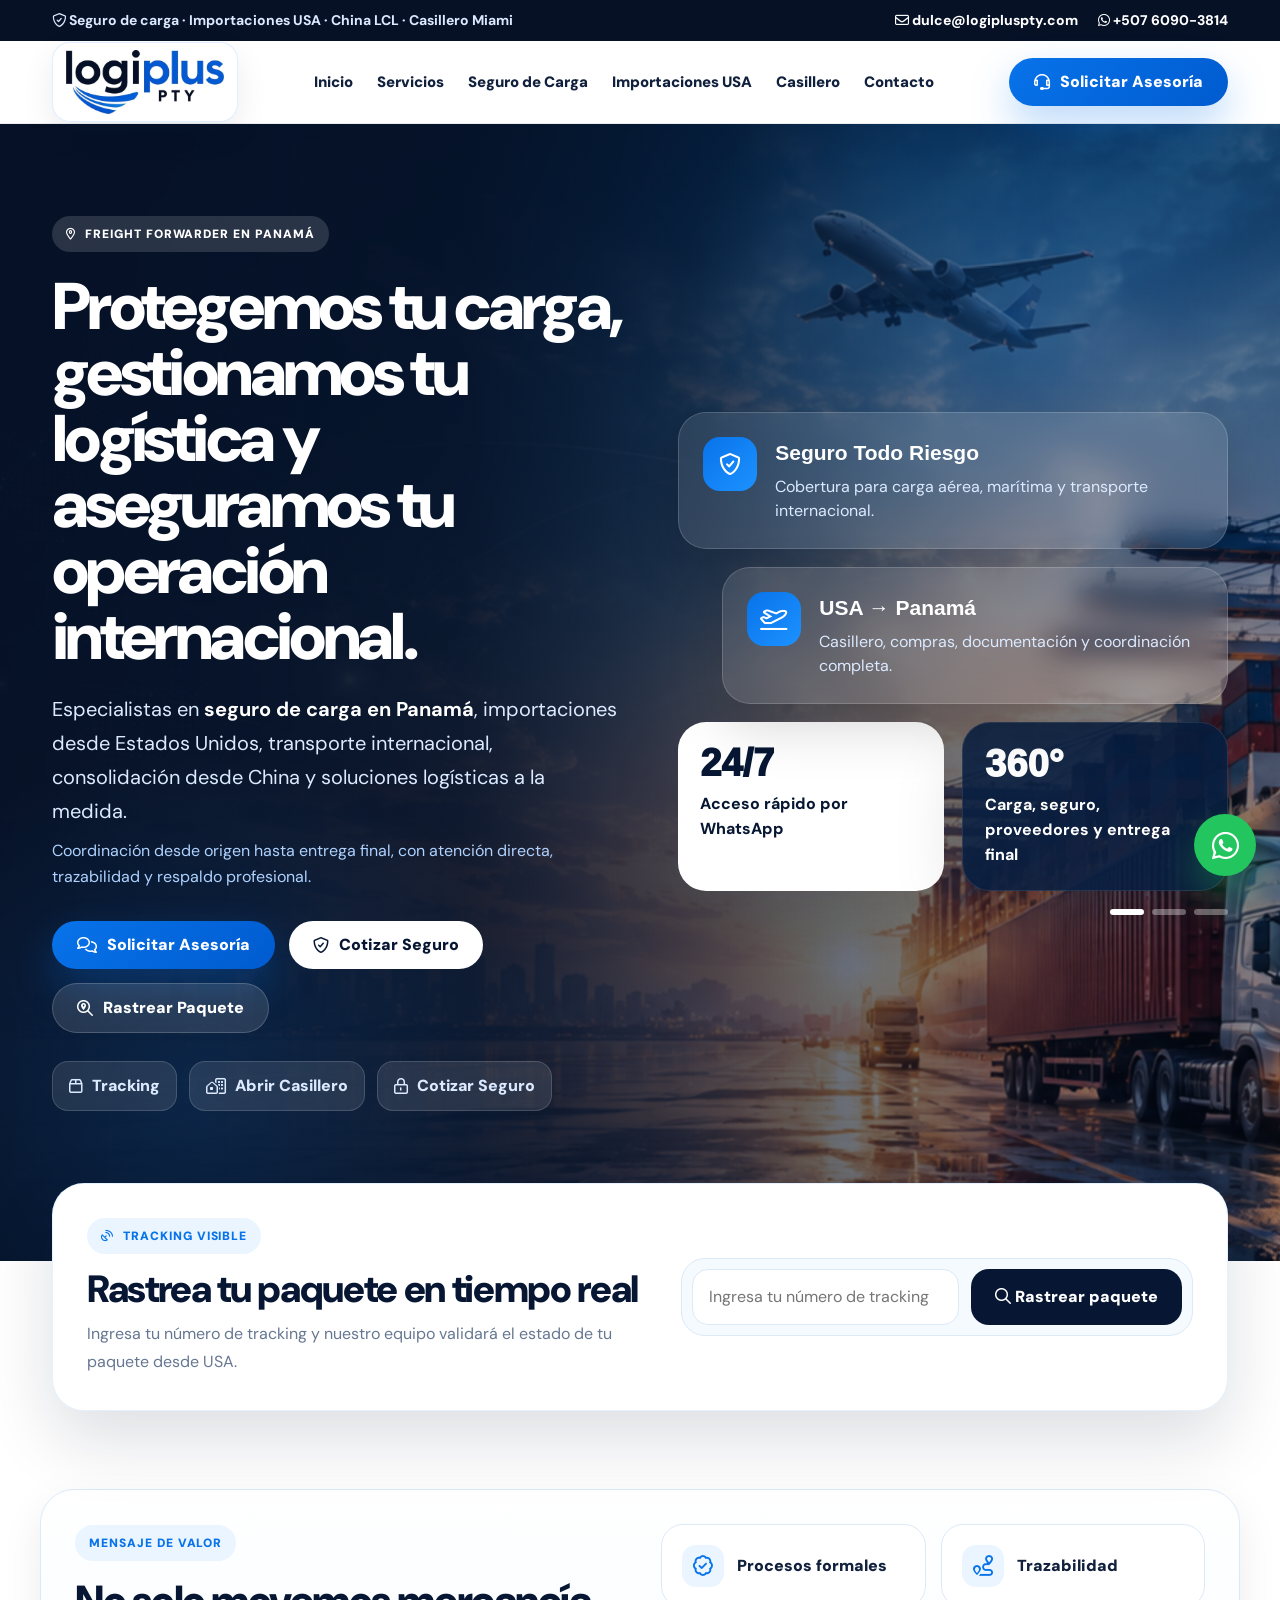
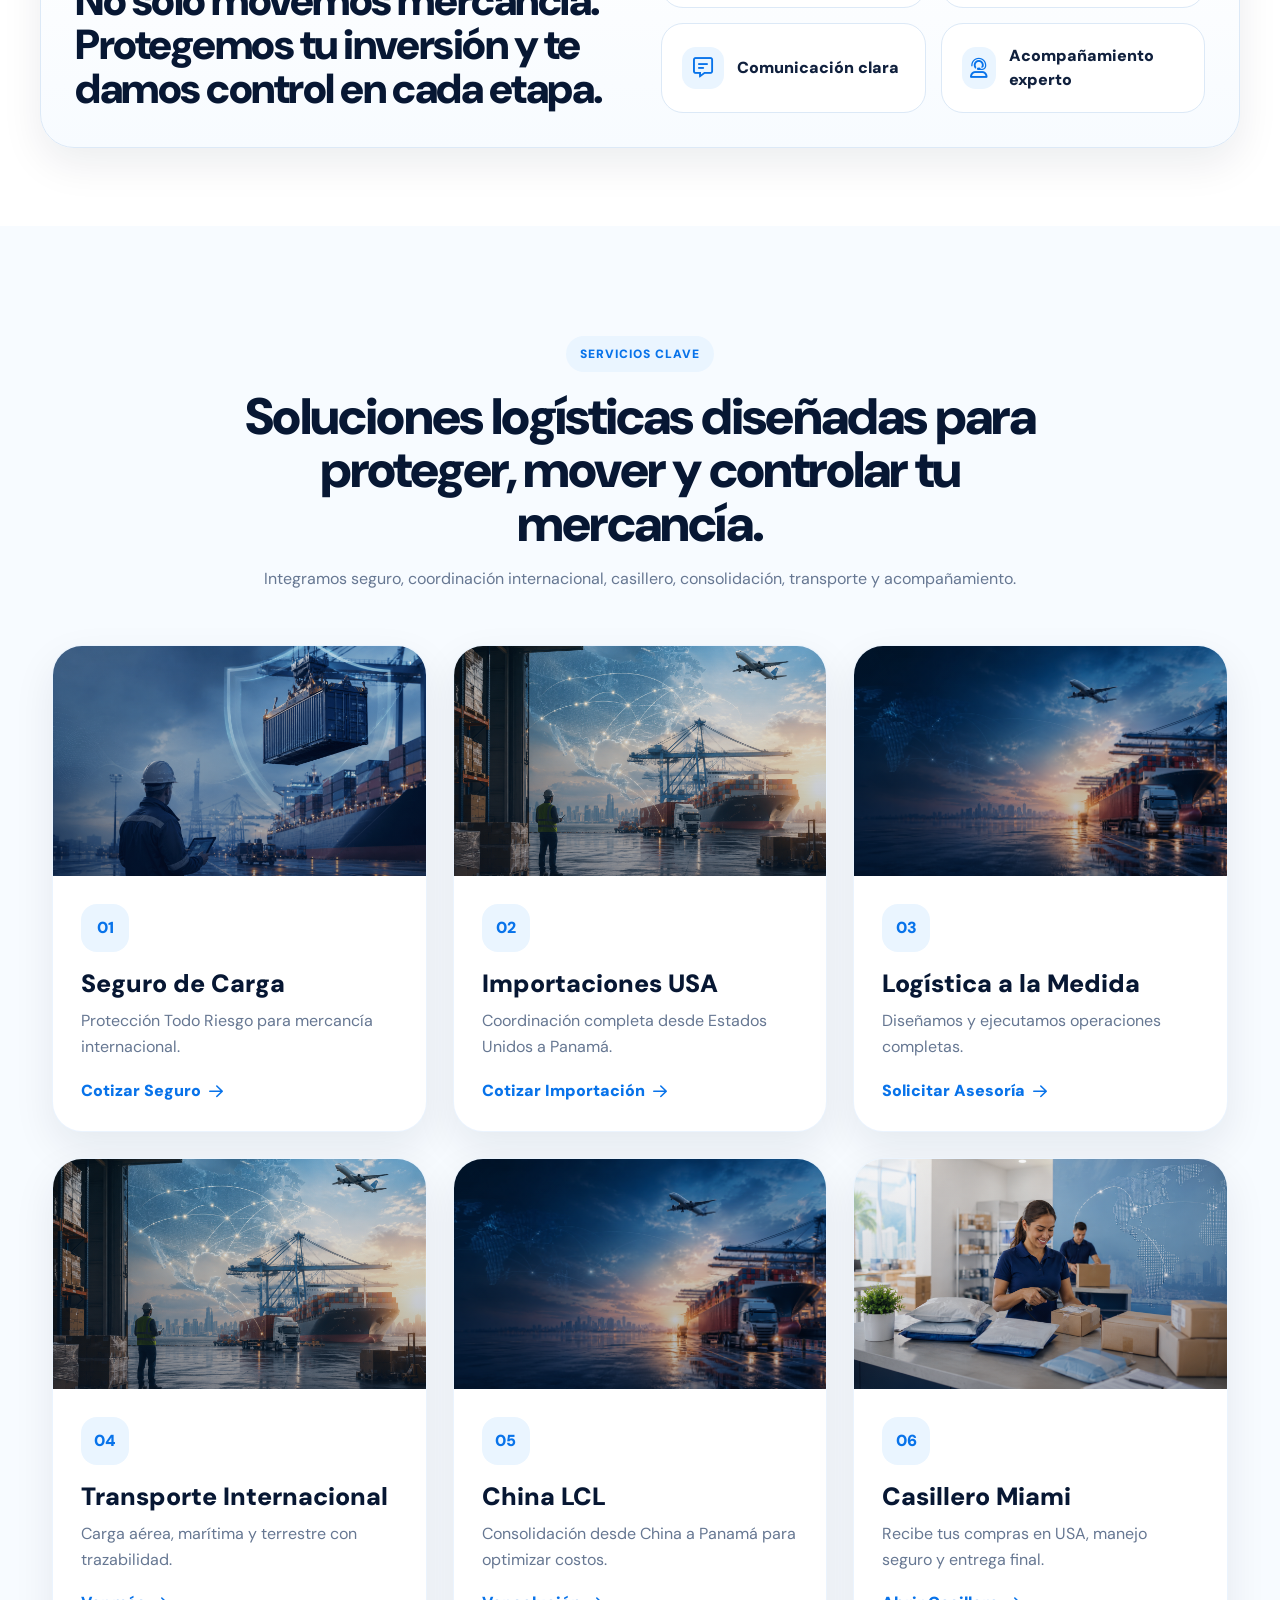
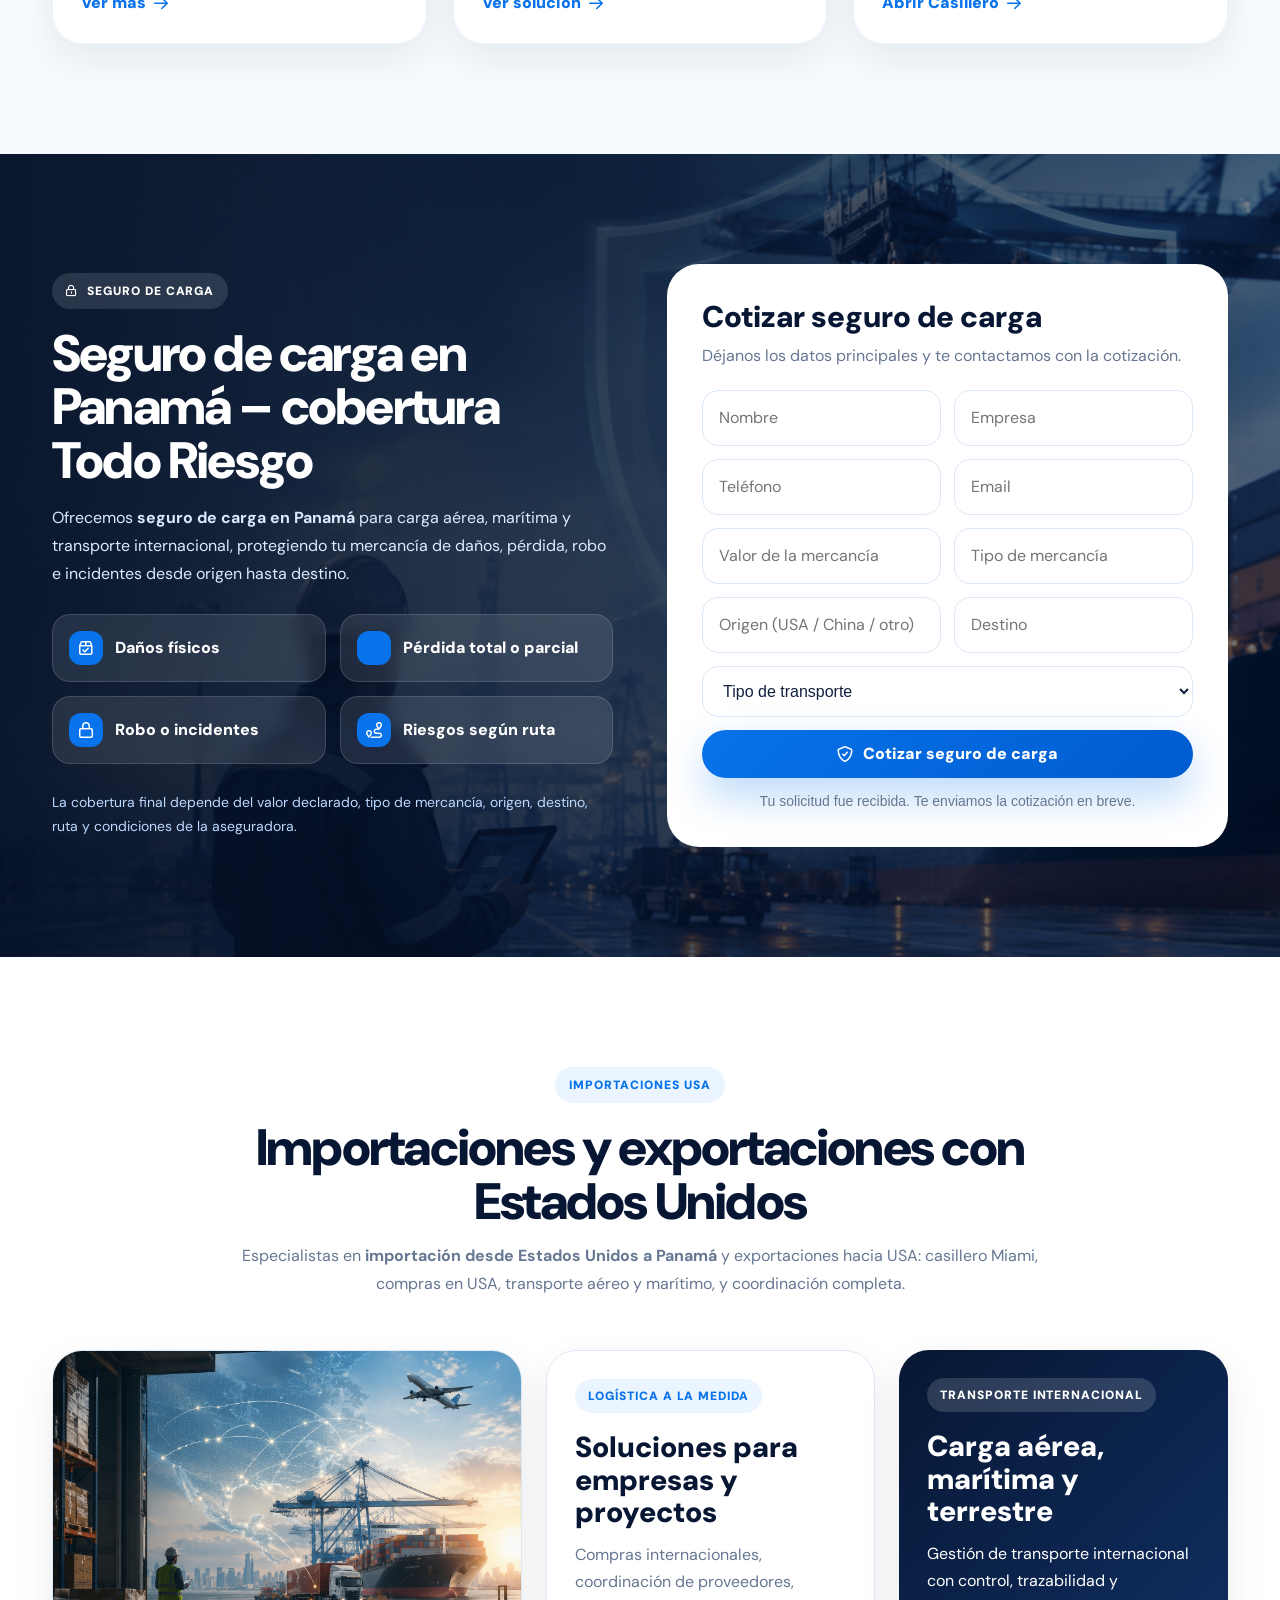
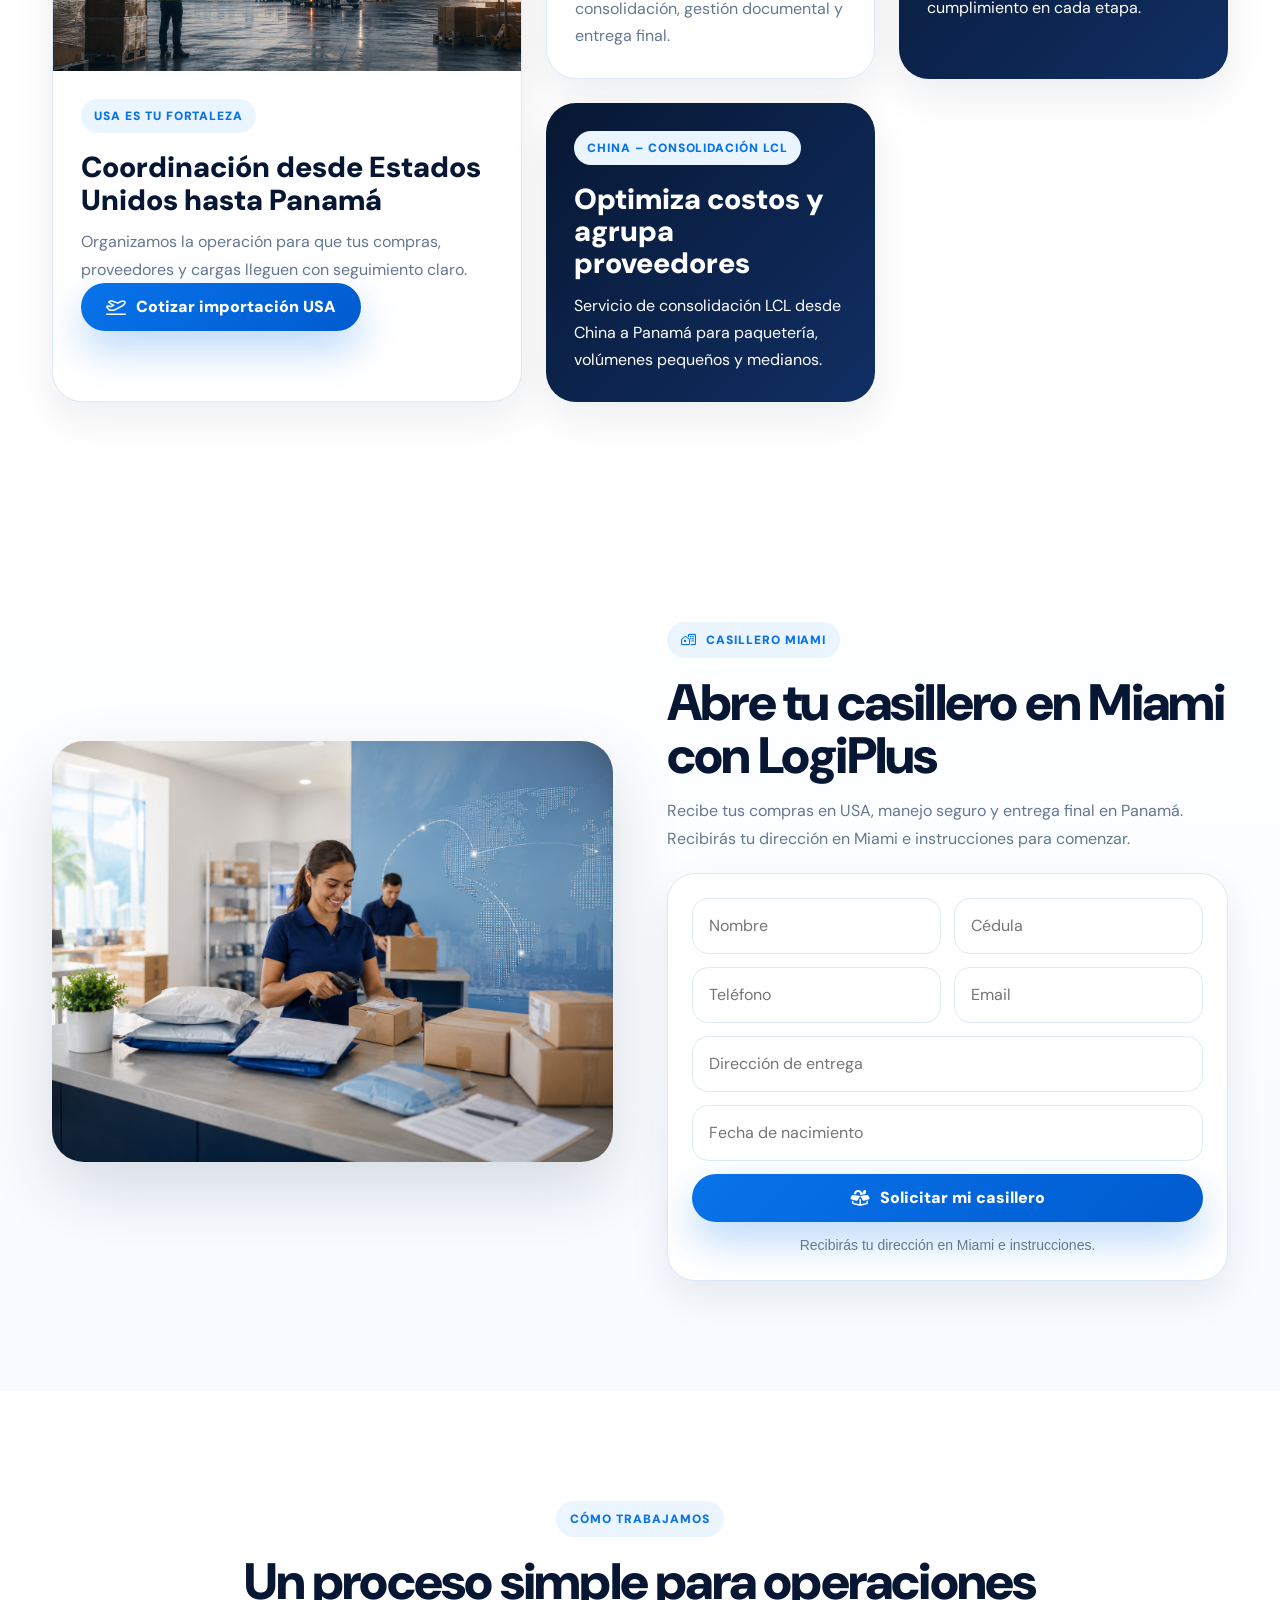
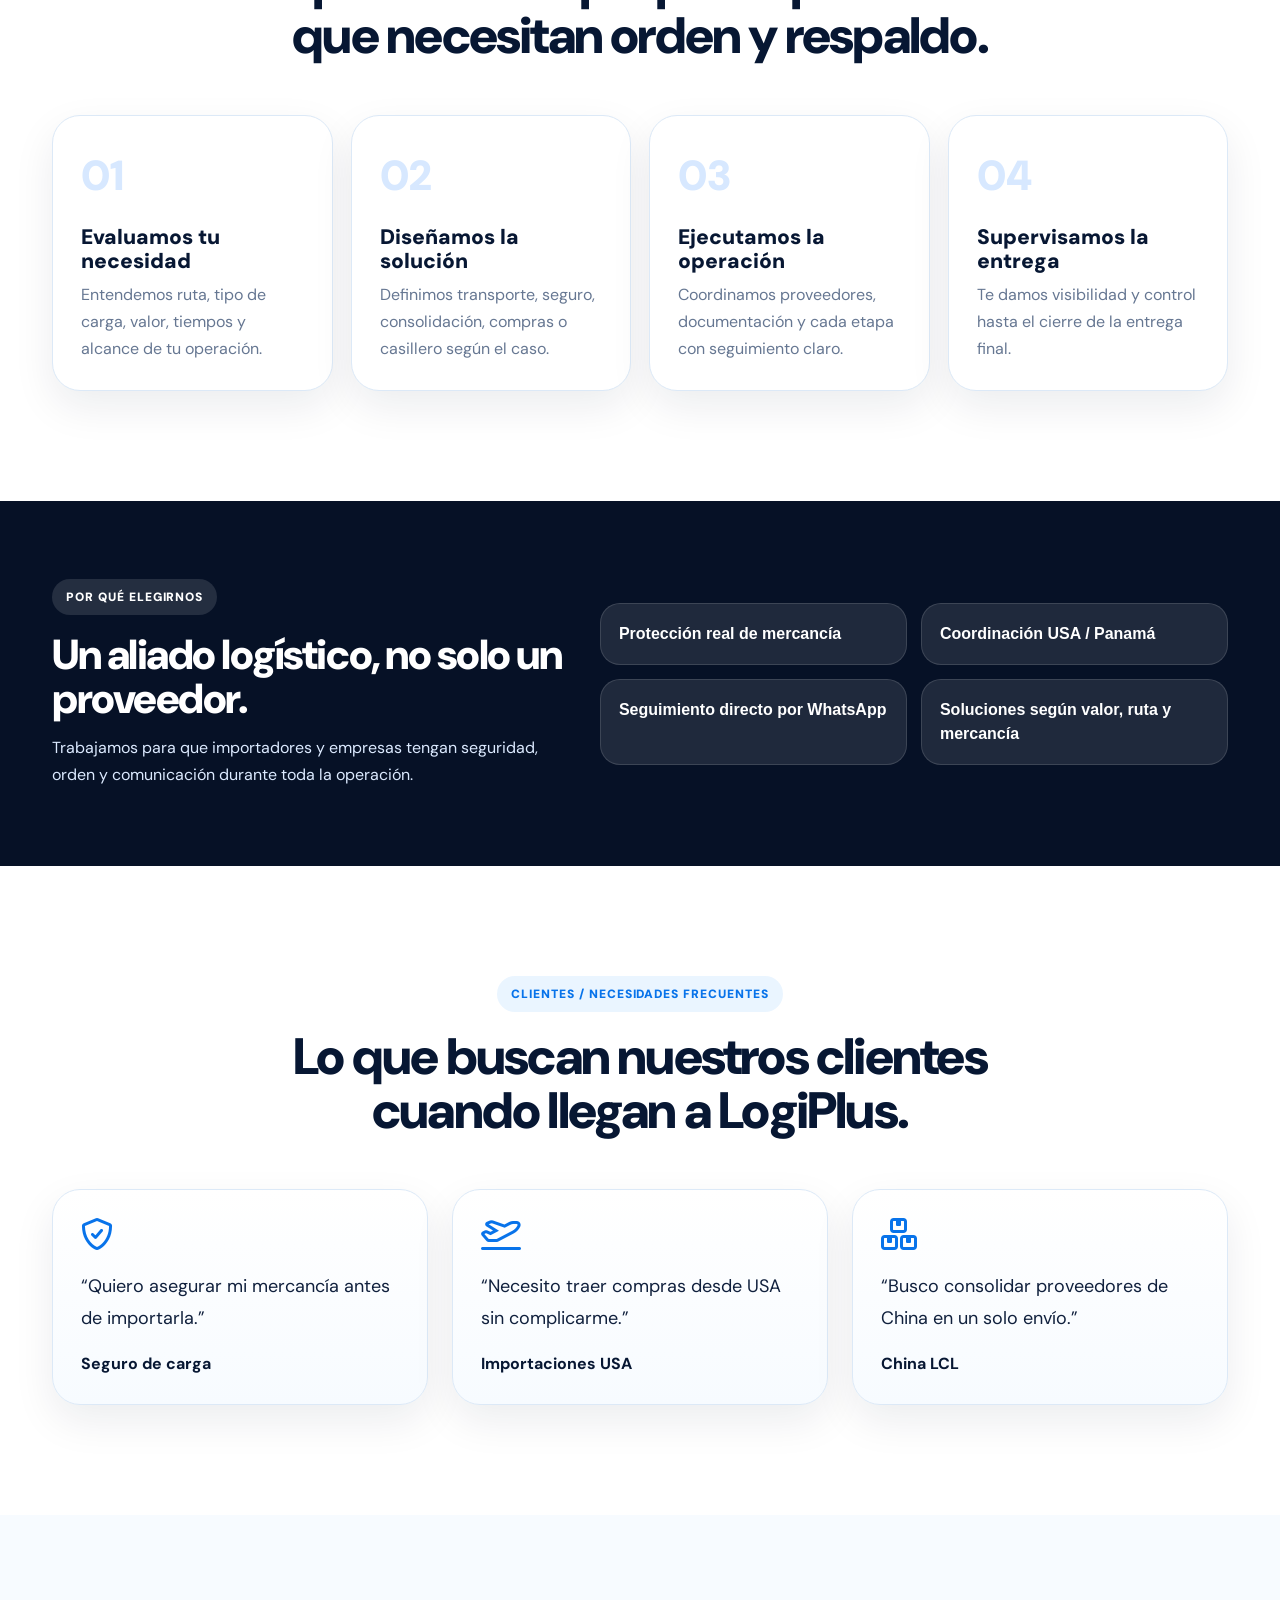
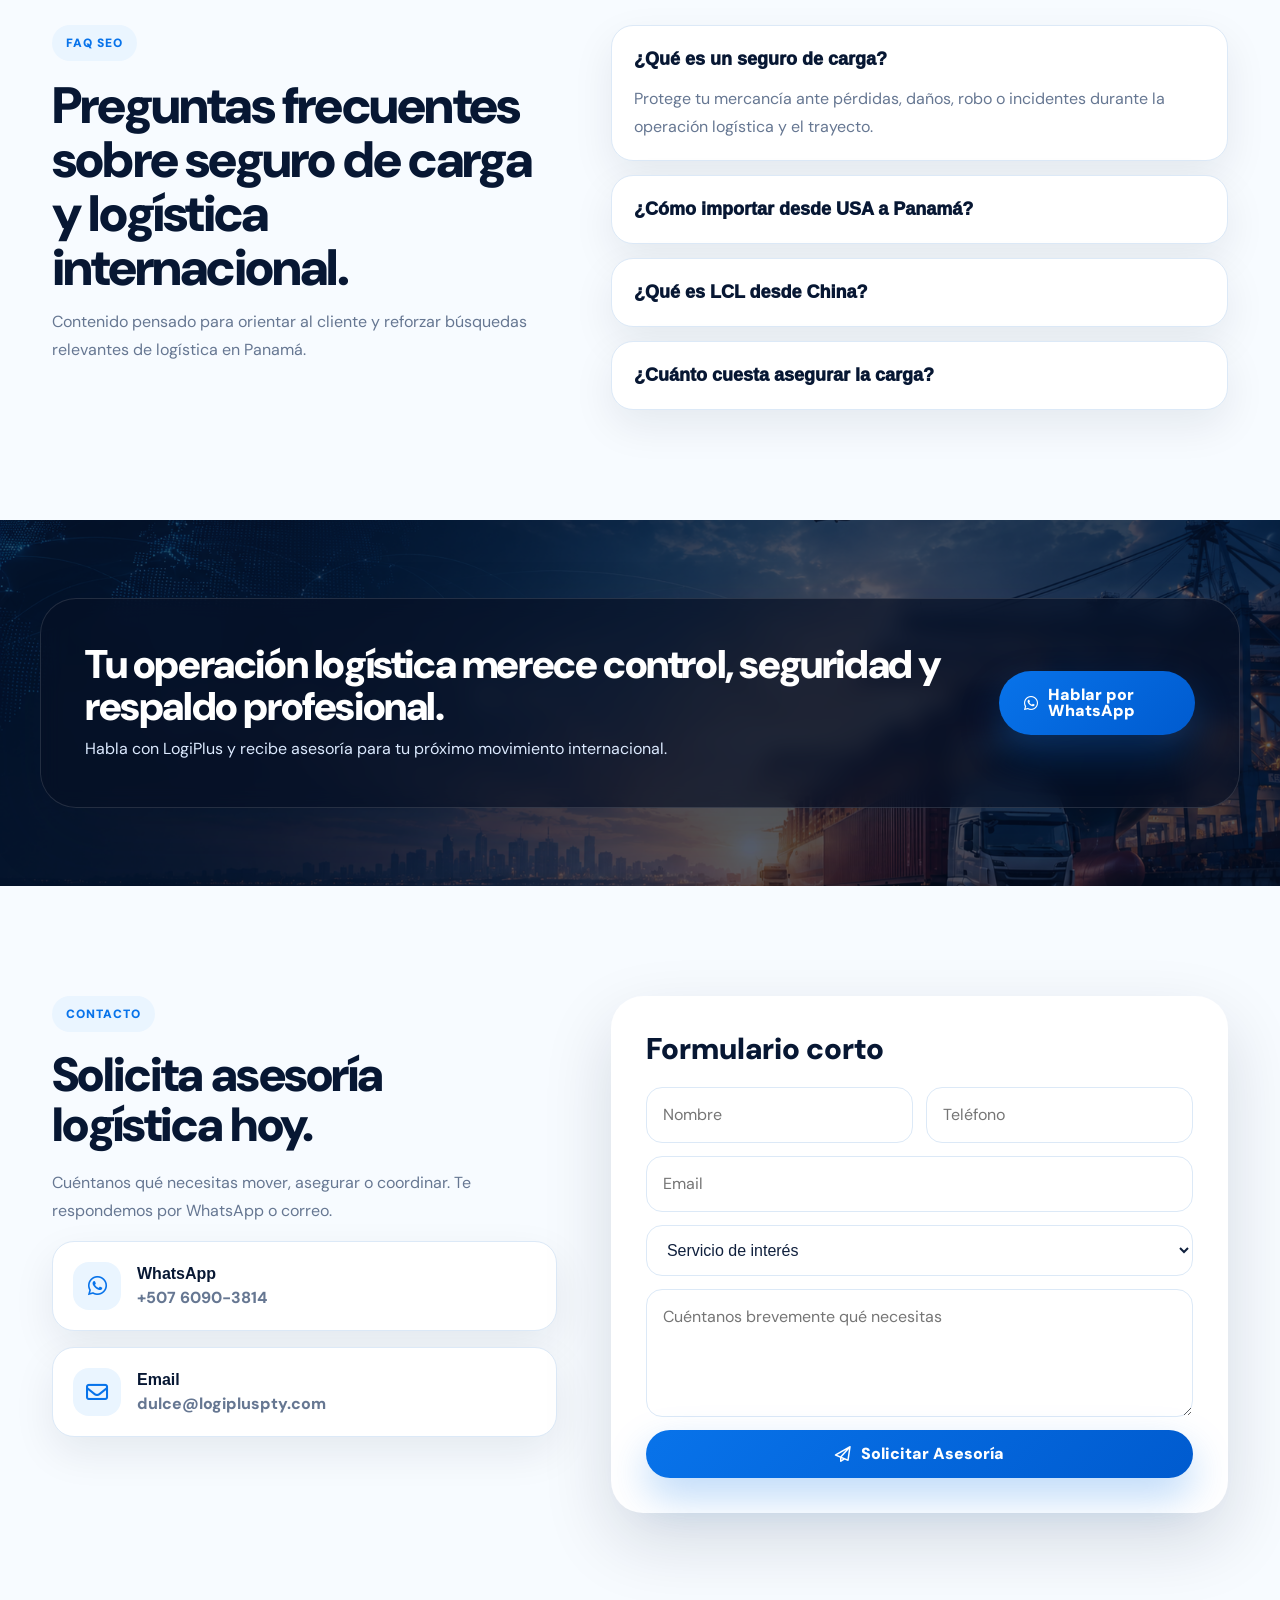
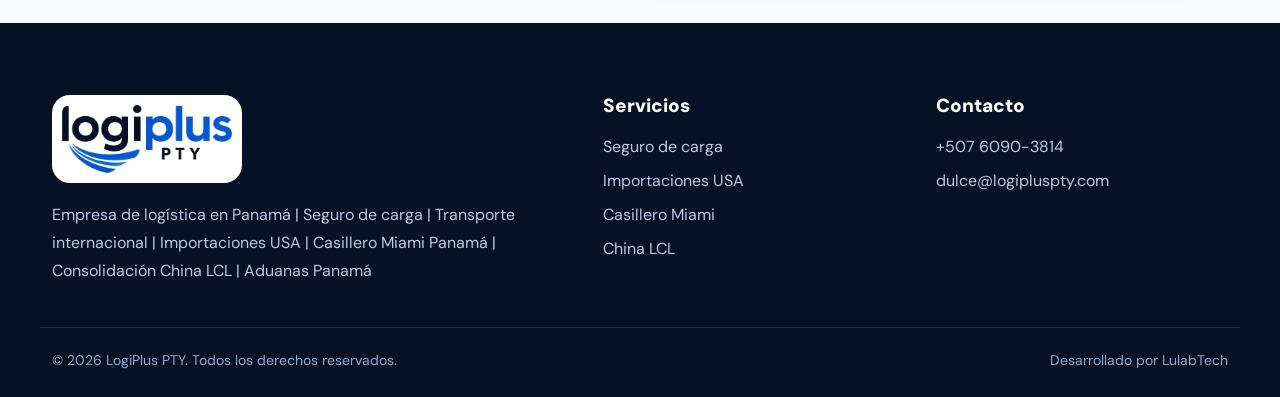
==== index.html @ a540a9fc "cd" ====
<!DOCTYPE html>
<html lang="es">
<head>
  <meta charset="UTF-8">
  <meta http-equiv="X-UA-Compatible" content="IE=edge">
  <meta name="viewport" content="width=device-width, initial-scale=1.0">
  <title>LogiPlus Panamá | Seguro de Carga, Logística Internacional y Casillero Miami</title>
  <meta name="description" content="Empresa de logística en Panamá especializada en seguro de carga, importaciones desde Estados Unidos, transporte internacional, consolidación desde China y gestión aduanal. Soluciones seguras y profesionales.">
  <meta name="keywords" content="seguro de carga Panamá, seguro de mercancía, transporte internacional Panamá, carga aérea Panamá, carga marítima Panamá, importación desde Estados Unidos a Panamá, casillero Miami Panamá, consolidación China Panamá, LCL China Panamá, aduanas Panamá, freight forwarder Panamá">
  <meta name="robots" content="index, follow">
  <meta name="theme-color" content="#061733">
  <link rel="canonical" href="https://logtranspor.vercel.app/">
  <meta property="og:title" content="LogiPlus Panamá | Seguro de Carga y Logística Internacional">
  <meta property="og:description" content="Protegemos tu carga, gestionamos tu logística y aseguramos tu operación internacional.">
  <meta property="og:type" content="website">
  <meta property="og:image" content="assets/images/logiplus/hero-v7.png">
  <link rel="shortcut icon" type="image/png" href="assets/images/favicon.png">
  <link rel="stylesheet preload" href="assets/css/font-awesome-pro.css" as="style">
  <link rel="stylesheet preload" href="assets/css/bootstrap.min.css" as="style">
  <link rel="stylesheet preload" href="assets/css/animate.css" as="style">
  <link rel="stylesheet preload" href="assets/css/style.css" as="style">
  <link rel="stylesheet" href="assets/css/logiplus-custom.css?v=7.0">
  <script type="application/ld+json">
  {
    "@context":"https://schema.org",
    "@type":"Organization",
    "name":"LogiPlus PTY",
    "email":"dulce@logipluspty.com",
    "telephone":"+507 6090-3814",
    "url":"https://logtranspor.vercel.app/",
    "description":"Empresa de logística en Panamá especializada en seguro de carga, importaciones desde Estados Unidos, transporte internacional, consolidación desde China y gestión aduanal.",
    "areaServed":"PA",
    "contactPoint":{"@type":"ContactPoint","telephone":"+507 6090-3814","contactType":"customer service","availableLanguage":"es"}
  }
  </script>
</head>
<body>
  <div id="trucker__preloader" class="logiplus-preloader">
    <div class="preloader-card">
      <img src="assets/images/logo/logiplus-logo.png" alt="LogiPlus PTY">
      <span></span>
      <p>Preparando tu operación logística...</p>
    </div>
  </div>

  <div class="top-strip">
    <div class="container top-inner">
      <p><i class="fa-regular fa-shield-check"></i> Seguro de carga · Importaciones USA · China LCL · Casillero Miami</p>
      <div class="top-actions">
        <a href="mailto:dulce@logipluspty.com"><i class="fa-regular fa-envelope"></i> dulce@logipluspty.com</a>
        <a href="https://wa.me/50760903814" target="_blank" rel="noopener"><i class="fa-brands fa-whatsapp"></i> +507 6090-3814</a>
      </div>
    </div>
  </div>

  <header class="site-header" id="inicio">
    <nav class="container nav-shell" aria-label="Navegación principal">
      <a class="brand" href="#inicio" aria-label="LogiPlus PTY inicio">
        <img src="assets/images/logo/logiplus-logo.png" alt="LogiPlus PTY">
      </a>
      <button class="nav-toggle" type="button" aria-label="Abrir menú" aria-expanded="false"><span></span><span></span><span></span></button>
      <div class="nav-menu">
        <a href="#inicio">Inicio</a>
        <a href="#servicios">Servicios</a>
        <a href="#seguro">Seguro de Carga</a>
        <a href="#usa">Importaciones USA</a>
        <a href="#casillero">Casillero</a>
        <a href="#contacto">Contacto</a>
      </div>
      <a class="btn-main nav-cta" href="#contacto"><i class="fa-regular fa-headset"></i> Solicitar Asesoría</a>
    </nav>
  </header>

  <main>
    <section class="hero-section hero-slider section-pad" aria-label="LogiPlus Panamá logística internacional">
      <div class="hero-slide hero-slide-1 is-active" data-parallax="0.12"></div>
      <div class="hero-slide hero-slide-2" data-parallax="0.12"></div>
      <div class="hero-slide hero-slide-3" data-parallax="0.12"></div>
      <div class="hero-overlay"></div>
      <div class="hero-lines"></div>
      <div class="container hero-grid">
        <div class="hero-copy wow fadeInUp">
          <span class="eyebrow"><i class="fa-regular fa-location-dot"></i> Freight forwarder en Panamá</span>
          <h1>Protegemos tu carga, gestionamos tu logística y aseguramos tu operación internacional.</h1>
          <p class="hero-lead">Especialistas en <strong>seguro de carga en Panamá</strong>, importaciones desde Estados Unidos, transporte internacional, consolidación desde China y soluciones logísticas a la medida.</p>
          <p class="hero-authority">Coordinación desde origen hasta entrega final, con atención directa, trazabilidad y respaldo profesional.</p>
          <div class="hero-actions">
            <a class="btn-main" href="#contacto"><i class="fa-regular fa-comments"></i> Solicitar Asesoría</a>
            <a class="btn-light" href="#seguro"><i class="fa-regular fa-shield-check"></i> Cotizar Seguro</a>
            <a class="btn-ghost" href="#tracking"><i class="fa-regular fa-magnifying-glass-location"></i> Rastrear Paquete</a>
          </div>
          <div class="quick-access">
            <a href="#tracking"><i class="fa-regular fa-box"></i> Tracking</a>
            <a href="#casillero"><i class="fa-regular fa-house-building"></i> Abrir Casillero</a>
            <a href="#seguro"><i class="fa-regular fa-lock-keyhole"></i> Cotizar Seguro</a>
          </div>
        </div>
        <div class="hero-panel wow fadeInRight" data-wow-delay=".15s">
          <div class="hero-status-card">
            <span class="status-icon"><i class="fa-regular fa-shield-check"></i></span>
            <div><strong>Seguro Todo Riesgo</strong><p>Cobertura para carga aérea, marítima y transporte internacional.</p></div>
          </div>
          <div class="hero-status-card shifted">
            <span class="status-icon"><i class="fa-regular fa-plane-departure"></i></span>
            <div><strong>USA → Panamá</strong><p>Casillero, compras, documentación y coordinación completa.</p></div>
          </div>
          <div class="hero-kpi-grid">
            <div><strong>24/7</strong><span>Acceso rápido por WhatsApp</span></div>
            <div><strong>360°</strong><span>Carga, seguro, proveedores y entrega final</span></div>
          </div>
          <div class="hero-dots" aria-hidden="true"><button class="active"></button><button></button><button></button></div>
        </div>
      </div>
    </section>

    <section class="tracking-section" id="tracking">
      <div class="container">
        <div class="tracking-card wow fadeInUp">
          <div class="tracking-copy">
            <span class="eyebrow blue"><i class="fa-regular fa-satellite-dish"></i> Tracking visible</span>
            <h2>Rastrea tu paquete en tiempo real</h2>
            <p>Ingresa tu número de tracking y nuestro equipo validará el estado de tu paquete desde USA.</p>
          </div>
          <form class="tracking-form" id="trackingForm">
            <label class="sr-only" for="trackingNumber">Número de tracking</label>
            <input id="trackingNumber" name="tracking" type="text" placeholder="Ingresa tu número de tracking" required>
            <button type="submit"><i class="fa-regular fa-magnifying-glass"></i> Rastrear paquete</button>
          </form>
        </div>
      </div>
    </section>

    <section class="value-section section-pad-sm">
      <div class="container value-wrap wow fadeInUp">
        <div>
          <span class="eyebrow blue">Mensaje de valor</span>
          <h2>No solo movemos mercancía. Protegemos tu inversión y te damos control en cada etapa.</h2>
        </div>
        <div class="value-points">
          <div><i class="fa-regular fa-badge-check"></i><span>Procesos formales</span></div>
          <div><i class="fa-regular fa-route"></i><span>Trazabilidad</span></div>
          <div><i class="fa-regular fa-message-lines"></i><span>Comunicación clara</span></div>
          <div><i class="fa-regular fa-user-headset"></i><span>Acompañamiento experto</span></div>
        </div>
      </div>
    </section>

    <section class="services-section section-pad" id="servicios">
      <div class="container">
        <div class="section-heading center wow fadeInUp">
          <span class="eyebrow blue">Servicios clave</span>
          <h2>Soluciones logísticas diseñadas para proteger, mover y controlar tu mercancía.</h2>
          <p>Integramos seguro, coordinación internacional, casillero, consolidación, transporte y acompañamiento.</p>
        </div>
        <div class="service-grid">
          <article class="service-card wow fadeInUp">
            <div class="service-thumb thumb-insurance"></div>
            <div class="service-content"><span>01</span><h3>Seguro de Carga</h3><p>Protección Todo Riesgo para mercancía internacional.</p><a href="#seguro">Cotizar Seguro <i class="fa-regular fa-arrow-right"></i></a></div>
          </article>
          <article class="service-card wow fadeInUp" data-wow-delay=".05s">
            <div class="service-thumb thumb-usa"></div>
            <div class="service-content"><span>02</span><h3>Importaciones USA</h3><p>Coordinación completa desde Estados Unidos a Panamá.</p><a href="#usa">Cotizar Importación <i class="fa-regular fa-arrow-right"></i></a></div>
          </article>
          <article class="service-card wow fadeInUp" data-wow-delay=".1s">
            <div class="service-thumb thumb-logistics"></div>
            <div class="service-content"><span>03</span><h3>Logística a la Medida</h3><p>Diseñamos y ejecutamos operaciones completas.</p><a href="#logistica">Solicitar Asesoría <i class="fa-regular fa-arrow-right"></i></a></div>
          </article>
          <article class="service-card wow fadeInUp" data-wow-delay=".15s">
            <div class="service-thumb thumb-transport"></div>
            <div class="service-content"><span>04</span><h3>Transporte Internacional</h3><p>Carga aérea, marítima y terrestre con trazabilidad.</p><a href="#transporte">Ver más <i class="fa-regular fa-arrow-right"></i></a></div>
          </article>
          <article class="service-card wow fadeInUp" data-wow-delay=".2s">
            <div class="service-thumb thumb-china"></div>
            <div class="service-content"><span>05</span><h3>China LCL</h3><p>Consolidación desde China a Panamá para optimizar costos.</p><a href="#china">Ver solución <i class="fa-regular fa-arrow-right"></i></a></div>
          </article>
          <article class="service-card wow fadeInUp" data-wow-delay=".25s">
            <div class="service-thumb thumb-locker"></div>
            <div class="service-content"><span>06</span><h3>Casillero Miami</h3><p>Recibe tus compras en USA, manejo seguro y entrega final.</p><a href="#casillero">Abrir Casillero <i class="fa-regular fa-arrow-right"></i></a></div>
          </article>
        </div>
      </div>
    </section>

    <section class="insurance-section section-pad" id="seguro">
      <div class="parallax-panel" data-parallax="0.08"></div>
      <div class="insurance-overlay"></div>
      <div class="container insurance-grid">
        <div class="insurance-copy wow fadeInLeft">
          <span class="eyebrow light"><i class="fa-regular fa-lock-keyhole"></i> Seguro de carga</span>
          <h2>Seguro de carga en Panamá – cobertura Todo Riesgo</h2>
          <p>Ofrecemos <strong>seguro de carga en Panamá</strong> para carga aérea, marítima y transporte internacional, protegiendo tu mercancía de daños, pérdida, robo e incidentes desde origen hasta destino.</p>
          <div class="coverage-grid">
            <div><i class="fa-regular fa-box-check"></i><span>Daños físicos</span></div>
            <div><i class="fa-regular fa-shield-halved"></i><span>Pérdida total o parcial</span></div>
            <div><i class="fa-regular fa-lock"></i><span>Robo o incidentes</span></div>
            <div><i class="fa-regular fa-route"></i><span>Riesgos según ruta</span></div>
          </div>
          <p class="coverage-note">La cobertura final depende del valor declarado, tipo de mercancía, origen, destino, ruta y condiciones de la aseguradora.</p>
        </div>
        <div class="form-panel wow fadeInRight">
          <h3>Cotizar seguro de carga</h3>
          <p>Déjanos los datos principales y te contactamos con la cotización.</p>
          <form id="insuranceForm" class="smart-form">
            <div class="form-row"><input name="Nombre" placeholder="Nombre" required><input name="Empresa" placeholder="Empresa"></div>
            <div class="form-row"><input name="Teléfono" placeholder="Teléfono" required><input name="Email" type="email" placeholder="Email"></div>
            <div class="form-row"><input name="Valor de la mercancía" placeholder="Valor de la mercancía"><input name="Tipo de mercancía" placeholder="Tipo de mercancía"></div>
            <div class="form-row"><input name="Origen" placeholder="Origen (USA / China / otro)"><input name="Destino" placeholder="Destino"></div>
            <select name="Tipo de transporte" aria-label="Tipo de transporte"><option value="">Tipo de transporte</option><option>Aéreo</option><option>Marítimo</option><option>Terrestre</option></select>
            <button class="btn-main full" type="submit"><i class="fa-regular fa-shield-check"></i> Cotizar seguro de carga</button>
            <small>Tu solicitud fue recibida. Te enviamos la cotización en breve.</small>
          </form>
        </div>
      </div>
    </section>

    <section class="routes-section section-pad" id="usa">
      <div class="container">
        <div class="section-heading center wow fadeInUp">
          <span class="eyebrow blue">Importaciones USA</span>
          <h2>Importaciones y exportaciones con Estados Unidos</h2>
          <p>Especialistas en <strong>importación desde Estados Unidos a Panamá</strong> y exportaciones hacia USA: casillero Miami, compras en USA, transporte aéreo y marítimo, y coordinación completa.</p>
        </div>
        <div class="routes-grid">
          <article class="route-card route-main wow fadeInUp">
            <div class="route-image"><img src="assets/images/logiplus/usa-v7.png" alt="Importaciones desde Estados Unidos a Panamá con LogiPlus"></div>
            <div class="route-content"><span class="route-label">USA es tu fortaleza</span><h3>Coordinación desde Estados Unidos hasta Panamá</h3><p>Organizamos la operación para que tus compras, proveedores y cargas lleguen con seguimiento claro.</p><a class="btn-main" href="#contacto"><i class="fa-regular fa-plane-departure"></i> Cotizar importación USA</a></div>
          </article>
          <article class="route-card wow fadeInUp" id="logistica"><span class="route-label">Logística a la medida</span><h3>Soluciones para empresas y proyectos</h3><p>Compras internacionales, coordinación de proveedores, consolidación, gestión documental y entrega final.</p></article>
          <article class="route-card dark wow fadeInUp" id="transporte"><span class="route-label light-label">Transporte internacional</span><h3>Carga aérea, marítima y terrestre</h3><p>Gestión de transporte internacional con control, trazabilidad y cumplimiento en cada etapa.</p></article>
          <article class="route-card dark-blue wow fadeInUp" id="china"><span class="route-label">China – Consolidación LCL</span><h3>Optimiza costos y agrupa proveedores</h3><p>Servicio de consolidación LCL desde China a Panamá para paquetería, volúmenes pequeños y medianos.</p></article>
        </div>
      </div>
    </section>

    <section class="locker-section section-pad" id="casillero">
      <div class="container locker-grid">
        <div class="locker-image wow fadeInLeft"><img src="assets/images/logiplus/locker-v7.png" alt="Casillero Miami con manejo de paquetes LogiPlus"></div>
        <div class="locker-copy wow fadeInRight">
          <span class="eyebrow blue"><i class="fa-regular fa-house-building"></i> Casillero Miami</span>
          <h2>Abre tu casillero en Miami con LogiPlus</h2>
          <p>Recibe tus compras en USA, manejo seguro y entrega final en Panamá. Recibirás tu dirección en Miami e instrucciones para comenzar.</p>
          <form id="lockerForm" class="smart-form locker-form">
            <div class="form-row"><input name="Nombre" placeholder="Nombre" required><input name="Cédula" placeholder="Cédula"></div>
            <div class="form-row"><input name="Teléfono" placeholder="Teléfono" required><input name="Email" type="email" placeholder="Email"></div>
            <input name="Dirección de entrega" placeholder="Dirección de entrega">
            <input name="Fecha de nacimiento" placeholder="Fecha de nacimiento">
            <button class="btn-main full" type="submit"><i class="fa-regular fa-box-open-full"></i> Solicitar mi casillero</button>
            <small>Recibirás tu dirección en Miami e instrucciones.</small>
          </form>
        </div>
      </div>
    </section>

    <section class="process-section section-pad">
      <div class="container">
        <div class="section-heading center wow fadeInUp"><span class="eyebrow blue">Cómo trabajamos</span><h2>Un proceso simple para operaciones que necesitan orden y respaldo.</h2></div>
        <div class="process-grid">
          <div class="process-step wow fadeInUp"><span>01</span><h3>Evaluamos tu necesidad</h3><p>Entendemos ruta, tipo de carga, valor, tiempos y alcance de tu operación.</p></div>
          <div class="process-step wow fadeInUp" data-wow-delay=".06s"><span>02</span><h3>Diseñamos la solución</h3><p>Definimos transporte, seguro, consolidación, compras o casillero según el caso.</p></div>
          <div class="process-step wow fadeInUp" data-wow-delay=".12s"><span>03</span><h3>Ejecutamos la operación</h3><p>Coordinamos proveedores, documentación y cada etapa con seguimiento claro.</p></div>
          <div class="process-step wow fadeInUp" data-wow-delay=".18s"><span>04</span><h3>Supervisamos la entrega</h3><p>Te damos visibilidad y control hasta el cierre de la entrega final.</p></div>
        </div>
      </div>
    </section>

    <section class="why-section section-pad-sm">
      <div class="container why-shell wow fadeInUp">
        <div><span class="eyebrow light">Por qué elegirnos</span><h2>Un aliado logístico, no solo un proveedor.</h2><p>Trabajamos para que importadores y empresas tengan seguridad, orden y comunicación durante toda la operación.</p></div>
        <div class="why-grid"><div>Protección real de mercancía</div><div>Coordinación USA / Panamá</div><div>Seguimiento directo por WhatsApp</div><div>Soluciones según valor, ruta y mercancía</div></div>
      </div>
    </section>

    <section class="needs-section section-pad">
      <div class="container">
        <div class="section-heading center wow fadeInUp"><span class="eyebrow blue">Clientes / necesidades frecuentes</span><h2>Lo que buscan nuestros clientes cuando llegan a LogiPlus.</h2></div>
        <div class="needs-grid">
          <article class="need-card wow fadeInUp"><i class="fa-regular fa-shield-check"></i><p>“Quiero asegurar mi mercancía antes de importarla.”</p><strong>Seguro de carga</strong></article>
          <article class="need-card wow fadeInUp" data-wow-delay=".06s"><i class="fa-regular fa-plane-departure"></i><p>“Necesito traer compras desde USA sin complicarme.”</p><strong>Importaciones USA</strong></article>
          <article class="need-card wow fadeInUp" data-wow-delay=".12s"><i class="fa-regular fa-boxes-stacked"></i><p>“Busco consolidar proveedores de China en un solo envío.”</p><strong>China LCL</strong></article>
        </div>
      </div>
    </section>

    <section class="faq-section section-pad" id="faq">
      <div class="container faq-grid">
        <div class="section-heading wow fadeInLeft"><span class="eyebrow blue">FAQ SEO</span><h2>Preguntas frecuentes sobre seguro de carga y logística internacional.</h2><p>Contenido pensado para orientar al cliente y reforzar búsquedas relevantes de logística en Panamá.</p></div>
        <div class="faq-list wow fadeInRight">
          <details open><summary>¿Qué es un seguro de carga?</summary><p>Protege tu mercancía ante pérdidas, daños, robo o incidentes durante la operación logística y el trayecto.</p></details>
          <details><summary>¿Cómo importar desde USA a Panamá?</summary><p>Con un operador que gestione transporte, aduanas, documentación, seguimiento, casillero si aplica y entrega final.</p></details>
          <details><summary>¿Qué es LCL desde China?</summary><p>Es consolidación de carga para reducir costos agrupando proveedores y mercancía en volúmenes pequeños o medianos.</p></details>
          <details><summary>¿Cuánto cuesta asegurar la carga?</summary><p>Depende del valor de la mercancía, tipo de producto, ruta, origen, destino y modalidad de transporte.</p></details>
        </div>
      </div>
    </section>

    <section class="final-cta section-pad-sm">
      <div class="parallax-cta" data-parallax="0.08"></div>
      <div class="container cta-card wow fadeInUp"><div><h2>Tu operación logística merece control, seguridad y respaldo profesional.</h2><p>Habla con LogiPlus y recibe asesoría para tu próximo movimiento internacional.</p></div><a class="btn-main" href="https://wa.me/50760903814?text=Hola%20LogiPlus%2C%20quiero%20asesor%C3%ADa%20para%20mi%20operaci%C3%B3n%20log%C3%ADstica" target="_blank" rel="noopener"><i class="fa-brands fa-whatsapp"></i> Hablar por WhatsApp</a></div>
    </section>

    <section class="contact-section section-pad" id="contacto">
      <div class="container contact-grid">
        <div class="contact-info wow fadeInLeft"><span class="eyebrow blue">Contacto</span><h2>Solicita asesoría logística hoy.</h2><p>Cuéntanos qué necesitas mover, asegurar o coordinar. Te respondemos por WhatsApp o correo.</p><div class="contact-box"><i class="fa-brands fa-whatsapp"></i><div><strong>WhatsApp</strong><a href="https://wa.me/50760903814" target="_blank" rel="noopener">+507 6090-3814</a></div></div><div class="contact-box"><i class="fa-regular fa-envelope"></i><div><strong>Email</strong><a href="mailto:dulce@logipluspty.com">dulce@logipluspty.com</a></div></div></div>
        <div class="form-panel light-panel wow fadeInRight"><h3>Formulario corto</h3><form id="contactForm" class="smart-form"><div class="form-row"><input name="Nombre" placeholder="Nombre" required><input name="Teléfono" placeholder="Teléfono" required></div><input name="Email" type="email" placeholder="Email"><select name="Servicio"><option value="">Servicio de interés</option><option>Seguro de carga</option><option>Importaciones USA</option><option>Casillero Miami</option><option>China LCL</option><option>Transporte internacional</option></select><textarea name="Mensaje" rows="4" placeholder="Cuéntanos brevemente qué necesitas"></textarea><button class="btn-main full" type="submit"><i class="fa-regular fa-paper-plane"></i> Solicitar Asesoría</button></form></div>
      </div>
    </section>
  </main>

  <footer class="site-footer">
    <div class="container footer-grid">
      <div><img src="assets/images/logo/logiplus-logo.png" alt="LogiPlus PTY" class="footer-logo"><p>Empresa de logística en Panamá | Seguro de carga | Transporte internacional | Importaciones USA | Casillero Miami Panamá | Consolidación China LCL | Aduanas Panamá</p></div>
      <div><h3>Servicios</h3><a href="#seguro">Seguro de carga</a><a href="#usa">Importaciones USA</a><a href="#casillero">Casillero Miami</a><a href="#china">China LCL</a></div>
      <div><h3>Contacto</h3><a href="https://wa.me/50760903814" target="_blank" rel="noopener">+507 6090-3814</a><a href="mailto:dulce@logipluspty.com">dulce@logipluspty.com</a></div>
    </div>
    <div class="container footer-bottom"><span>© 2026 LogiPlus PTY. Todos los derechos reservados.</span><span>Desarrollado por LulabTech</span></div>
  </footer>

  <nav class="mobile-quick" aria-label="Accesos rápidos móviles"><a href="#tracking"><i class="fa-regular fa-box"></i><span>Tracking</span></a><a href="#casillero"><i class="fa-regular fa-house-building"></i><span>Casillero</span></a><a href="#seguro"><i class="fa-regular fa-shield-check"></i><span>Seguro</span></a></nav>
  <a class="whatsapp-float" href="https://wa.me/50760903814?text=Hola%20LogiPlus%2C%20quiero%20asesor%C3%ADa%20sobre%20log%C3%ADstica%20internacional" target="_blank" rel="noopener" aria-label="Hablar por WhatsApp"><i class="fa-brands fa-whatsapp"></i></a>

  <script src="assets/js/jquery.min.js"></script>
  <script src="assets/js/bootstrap.min.js"></script>
  <script src="assets/js/wow.js"></script>
  <script src="assets/js/logiplus-custom.js?v=7.0"></script>
</body>
</html>
---- assets/css/style.css ----
@charset "UTF-8";
/*
Theme Name: Trucker 
Author: Website_Stock
Author URI: https://themeforest.net/user/website_stock
Discription: Transport Courier & Logistics Html5 Template
Version: 1.0.0
Developed By : MD Saiful Islam Tamim
*/
/************************************** base css **************************************/
/* Author CSS */
@import url("https://fonts.googleapis.com/css2?family=DM+Sans:ital,opsz,wght@0,9..40,100..1000;1,9..40,100..1000&family=Heebo:wght@100..900&display=swap");
@import url("https://fonts.googleapis.com/css2?family=Jost:ital,wght@0,100..900;1,100..900&display=swap");
* {
  box-sizing: border-box;
  margin: 0;
  padding: 0;
}

html {
  overflow: hidden;
  overflow-y: auto;
  scroll-behavior: smooth;
  margin: 0;
  padding: 0;
}

body {
  margin: 0;
  padding: 0;
  position: relative;
  font-family: "DM Sans", serif;
  color: #062E39;
  overflow-x: hidden;
  -ms-word-wrap: break-word;
  word-wrap: break-word;
  -moz-osx-font-smoothing: grayscale;
  -webkit-font-smoothing: antialiased;
  -moz-font-smoothing: antialiased;
}

ul {
  margin: 0;
  padding: 0;
  list-style: none;
}

a:hover,
a:focus {
  text-decoration: none;
  outline: none;
}

a {
  text-decoration: none;
}

input:focus,
textarea:focus,
select:focus,
button:focus {
  outline: none;
}

button {
  cursor: pointer;
}

img {
  max-width: 100%;
  height: auto;
  display: block;
}

h1,
h2,
h3,
h4,
h5,
h5 {
  font-family: "DM Sans", serif;
  margin: 0;
}

p {
  margin: 0;
}

h1,
h2,
h3,
h4,
h5,
h5,
p,
a,
article,
aside,
span,
li,
button,
input,
textarea {
  text-wrap: auto;
  list-style-type: none;
}

p,
a,
article,
aside,
span,
li,
a,
button,
input,
textarea {
  font-family: "DM Sans", serif;
}

.trucker__container {
  max-width: 1296px;
  margin: 0 auto;
  padding: 0 20px;
}

/***************** spacing padding *************/
.trucker__ptb-140 {
  padding: 140px 0;
}

.trucker__pt-140 {
  padding-top: 140px;
}

.trucker__pb-140 {
  padding-bottom: 140px;
}

.trucker__pt-120 {
  padding-top: 120px;
}

.trucker__ptb-120 {
  padding: 120px 0;
}

.trucker__pt-100 {
  padding-top: 100px;
}

.trucker__ptb-60 {
  padding: 60px 0;
}

.trucker__pt-20 {
  padding-top: 20px;
}

.trucker__pt-25 {
  padding-top: 25px;
}

.trucker__pb-20 {
  padding-bottom: 20px;
}

.trucker__pt-40 {
  padding-top: 40px;
}

.trucker__pt-30 {
  padding-top: 30px;
}

.trucker__pt-32 {
  padding-top: 32px;
}

.trucker__pb-30 {
  padding-bottom: 30px;
}

.trucker__pb-32 {
  padding-bottom: 32px;
}

.trucker__pb-40 {
  padding-bottom: 40px;
}

.trucker__pb-100 {
  padding-bottom: 100px;
}

.trucker__pb-140 {
  padding-bottom: 140px;
}

.trucker__py-20 {
  padding-top: 20px;
  padding-bottom: 20px;
}

.trucker__px-20 {
  padding-left: 20px;
  padding-right: 20px;
}

.trucker__px-25 {
  padding-left: 25px;
  padding-right: 25px;
}

.trucker__px-28 {
  padding-left: 28px;
  padding-right: 28px;
}

.trucker__px-32 {
  padding-left: 32px;
  padding-right: 32px;
}

.trucker__py-32 {
  padding-top: 32px;
  padding-bottom: 32px;
}

.trucker__px-40 {
  padding-left: 40px;
  padding-right: 40px;
}

.trucker__py-40 {
  padding-top: 40px;
  padding-bottom: 40px;
}

/*********************** spacing margin ***********************/
.trucker__mt-10 {
  margin-top: 10px;
}

.trucker__mt-20 {
  margin-top: 20px;
}

.trucker__mt-30 {
  margin-top: 30px;
}

.trucker__mt-32 {
  margin-top: 32px;
}

.trucker__mt-40 {
  margin-top: 40px;
}

.trucker__mt-48 {
  margin-top: 48px;
}

.trucker__mt-50 {
  margin-top: 50px;
}

.trucker__mt-60 {
  margin-top: 60px;
}

.trucker__mt-70 {
  margin-top: 70px;
}

.trucker__mt-80 {
  margin-top: 80px;
}

.trucker__mb-10 {
  margin-bottom: 10px;
}

.trucker__mb-20 {
  margin-bottom: 20px;
}

.trucker__mb-30 {
  margin-bottom: 30px;
}

.trucker__mb-32 {
  margin-bottom: 32px;
}

.trucker__mb-40 {
  margin-bottom: 40px;
}

.trucker__mb-50 {
  margin-bottom: 50px;
}

.trucker__mb-60 {
  margin-bottom: 60px;
}

.trucker__mb-70 {
  margin-bottom: 70px;
}

.trucker__mb-100 {
  margin-bottom: 100px;
}

.trucker__mx-32 {
  margin-left: 32px;
  margin-right: 32px;
}

.trucker__mx-40 {
  margin-left: 40px;
  margin-right: 40px;
}

.trucker__my-32 {
  margin-top: 32px;
  margin-bottom: 32px;
}

.trucker__my-40 {
  margin-top: 40px;
  margin-bottom: 40px;
}

.trucker__mt-120 {
  margin-top: 120px;
}

/******************************* theme css **********************************/
.scroll-up {
  cursor: pointer;
  display: block;
  border-radius: 50px;
  box-shadow: inset 0 0 0 2px #2A9D8F;
  z-index: 99;
  opacity: 0;
  visibility: hidden;
  transform: translateY(15px);
  position: fixed;
  right: 25px;
  bottom: 35px;
  height: 50px;
  width: 50px;
  transition: all 0.3s ease-in-out;
}
.scroll-up::after {
  position: absolute;
  font-family: "Font Awesome 6 Pro";
  content: "\f062";
  text-align: center;
  line-height: 50px;
  font-weight: 700;
  font-size: 18px;
  color: #2A9D8F;
  left: 0;
  top: 0;
  height: 50px;
  width: 50px;
  cursor: pointer;
  display: block;
  z-index: 1;
  transition: all 0.3s ease-in-out;
}
.scroll-up svg path {
  fill: none;
}
.scroll-up svg.scroll-circle path {
  stroke: #062E39;
  stroke-width: 4px;
  box-sizing: border-box;
  transition: all 0.3s ease-in-out;
}

.scroll-up.active-scroll {
  opacity: 1;
  visibility: visible;
  transform: translateY(0);
}

.trucker__align-center {
  text-align: center;
}

.trucker__align-left {
  text-align: left;
}

.trucker__align-right {
  text-align: right;
}

.trucker__title-wrapper .trucker__main-title {
  font-size: 45px;
  font-weight: 700;
  color: #062E39;
}
@media (max-width: 767px) {
  .trucker__title-wrapper .trucker__main-title {
    font-size: 30px;
    line-height: 40px;
  }
  .trucker__title-wrapper .trucker__main-title br {
    display: none;
  }
}
@media (max-width: 439px) {
  .trucker__title-wrapper .trucker__main-title {
    font-size: 25px;
    line-height: 35px;
  }
}
.trucker__title-wrapper .trucker__sub-titel {
  color: #2A9D8F;
  font-size: 24px;
  font-weight: 700;
  line-height: 30px;
  margin-bottom: 34px;
}
@media (max-width: 767px) {
  .trucker__title-wrapper .trucker__sub-titel {
    font-size: 18px;
    line-height: 28px;
    margin-bottom: 20px;
  }
  .trucker__title-wrapper .trucker__sub-titel br {
    display: none;
  }
}

.range-input {
  width: 100%;
  background: linear-gradient(to right, #062E39 70%, #FFFFFF 70%);
  height: 6px;
  border-radius: 10px;
  appearance: none;
  cursor: pointer;
}

.range-input::-webkit-slider-runnable-track {
  height: 4px;
  background: transparent;
}

.range-input::-webkit-slider-thumb {
  -webkit-appearance: none;
  height: 16px;
  width: 16px;
  border-radius: 50%;
  background: #062E39;
  margin-top: -6px;
  cursor: pointer;
}

.range-input::-moz-range-track {
  height: 6px;
  background: transparent;
}

.range-input::-moz-range-thumb {
  height: 16px;
  width: 16px;
  border-radius: 50%;
  background: #062E39;
  cursor: pointer;
}

@keyframes trucker__headerStickyAnimations {
  0% {
    transform: translateY(-100px);
  }
  100% {
    transform: translateY(0px);
  }
}
@keyframes trucker__bounceY {
  0% {
    transform: translateY(0) translateX(0);
  }
  50% {
    transform: translateY(7px) translateX(15px);
  }
  to {
    transform: translateY(0) translateX(0);
  }
}
@keyframes trucker__bounceX {
  0% {
    transform: translateY(0) translateX(0);
  }
  50% {
    transform: translateY(15px) translateX(7px);
  }
  to {
    transform: translateY(0) translateX(0);
  }
}
@keyframes trucker__bounceX1 {
  0% {
    transform: translateX(0) translateY(0);
  }
  50% {
    transform: translateX(15px) translateY(7px);
  }
  to {
    transform: translateX(0) translateY(0);
  }
}
@keyframes scalingAnimation {
  0% {
    scale: 100%;
  }
  33.333% {
    scale: 0.5;
  }
  50% {
    scale: 0.7;
  }
  66.666% {
    scale: 0.9;
  }
  100% {
    scale: 100%;
  }
}
@keyframes scalingAnimation1 {
  0% {
    scale: 100%;
  }
  20% {
    scale: 95%;
  }
  50% {
    scale: 101%;
  }
  100% {
    scale: 100%;
  }
}
@keyframes trucker__rotingAnimation {
  100% {
    transform: rotate(360deg);
  }
}
@keyframes trucker__LeftBesiteAnimation {
  0% {
    left: 0;
  }
  25% {
    left: 5px;
  }
  75% {
    left: 8px;
  }
  100% {
    left: 0;
  }
}
@keyframes trucker__ImgFlowingAnimation {
  100% {
    left: 125%;
  }
}
@keyframes trucker__banner-slide {
  from {
    -webkit-transform: translateX(0);
    transform: translateX(0);
  }
  to {
    -webkit-transform: translateX(-100%);
    transform: translateX(-100%);
  }
}
@keyframes trucker__circle-text-rotate {
  0% {
    transform: rotate(0deg);
  }
  100% {
    transform: rotate(360deg);
  }
}
@keyframes trucker__scalingAnimation {
  0% {
    scale: 100%;
  }
  33.333% {
    scale: 0.5;
  }
  50% {
    scale: 0.7;
  }
  66.666% {
    scale: 0.9;
  }
  100% {
    scale: 100%;
  }
}
.trucker__slider-arrow {
  display: flex;
  align-items: center;
  justify-content: space-between;
  top: 50%;
  position: absolute;
  width: 100%;
  z-index: 1;
}
@media (max-width: 767px) {
  .trucker__slider-arrow {
    top: 39%;
    transform: translateY(-50%);
  }
}
@media (max-width: 575px) {
  .trucker__slider-arrow {
    justify-content: center;
    gap: 25px;
    left: 50%;
    transform: translateX(-50%);
    bottom: -65px;
    margin-top: 25px;
  }
}

.trucker__slider-btn {
  position: relative;
  width: 80px;
  height: 80px;
  border-radius: 50%;
  line-height: 80px;
  display: inline-block;
  text-align: center;
  background-color: #FFFFFF;
  color: #2A9D8F;
  font-size: 30px;
  transition: linear 0.4s;
}
@media (max-width: 767px) {
  .trucker__slider-btn {
    width: 50px;
    height: 50px;
    line-height: 50px;
    font-size: 18px;
  }
}
.trucker__slider-btn:hover {
  background-color: #2A9D8F;
  color: #FFFFFF;
}
.trucker__slider-btn::before {
  width: 90px;
  height: 90px;
  top: 50%;
  left: 50%;
  transform: translate(-50%, -50%);
  position: absolute;
  content: "";
  border-radius: 50%;
  border: 1px solid #2A9D8F;
}
@media (max-width: 767px) {
  .trucker__slider-btn::before {
    width: 60px;
    height: 60px;
  }
}
.trucker__slider-btn.trucker__next-slider-btn {
  left: 38px;
}
@media (max-width: 767px) {
  .trucker__slider-btn.trucker__next-slider-btn {
    left: 20px;
  }
}
@media (max-width: 575px) {
  .trucker__slider-btn.trucker__next-slider-btn {
    left: 0;
  }
}
.trucker__slider-btn.trucker__prev-slider-btn {
  right: 38px;
}
@media (max-width: 767px) {
  .trucker__slider-btn.trucker__prev-slider-btn {
    left: -20px;
  }
}
@media (max-width: 575px) {
  .trucker__slider-btn.trucker__prev-slider-btn {
    left: 0;
  }
}

.jarallax {
  position: relative;
  z-index: 0;
}

.jarallax > .jarallax-img,
picture.jarallax-img img {
  position: absolute;
  object-fit: cover;
  top: 0;
  left: 0;
  width: 100%;
  height: 100%;
  z-index: -1;
}

.trucker__delivary-bullet-point {
  text-align: center;
  margin-top: 45px;
}
@media (max-width: 767px) {
  .trucker__delivary-bullet-point {
    margin-top: 30px;
  }
}
.trucker__delivary-bullet-point .swiper-pagination-bullet {
  background-color: #88C2BB;
  width: 20px;
  height: 20px;
  border-radius: 50%;
}
.trucker__delivary-bullet-point .swiper-pagination-bullet.swiper-pagination-bullet-active {
  width: 25px;
  height: 25px;
  border-radius: 50%;
  background-color: #2A9D8F;
}

.trucker__slider-arrow-testimonial-home-2 {
  display: flex;
  align-items: center;
  justify-content: space-between;
  position: absolute;
  top: 50%;
  left: 50%;
  transform: translate(-50%, -50%);
  z-index: 1;
  width: 1296px;
  left: 50%;
}
@media (max-width: 1399px) {
  .trucker__slider-arrow-testimonial-home-2 {
    position: unset;
    left: 0;
    top: 0;
    bottom: 50px;
    transform: unset;
    justify-content: center;
    gap: 15px;
    margin-top: 30px;
    width: 100%;
  }
}
.trucker__slider-arrow-testimonial-home-2 .trucker__slider-testimonial-btn {
  width: 56px;
  height: 56px;
  border-radius: 50%;
  border: 1px solid #747474;
  line-height: 56px;
  display: inline-block;
  text-align: center;
  transition: linear 0.4s;
}
.trucker__slider-arrow-testimonial-home-2 .trucker__slider-testimonial-btn:hover {
  background-color: #2A9D8F;
  color: #FFFFFF;
  border-color: transparent;
}
.trucker__slider-arrow-testimonial-home-2 .trucker__slider-testimonial-btn::before {
  display: none;
}
.trucker__slider-arrow-testimonial-home-2 .trucker__next-slider-testimonial-btn {
  position: relative;
  left: -65px;
}
@media (max-width: 1499px) {
  .trucker__slider-arrow-testimonial-home-2 .trucker__next-slider-testimonial-btn {
    left: -30px;
  }
}
@media (max-width: 1399px) {
  .trucker__slider-arrow-testimonial-home-2 .trucker__next-slider-testimonial-btn {
    left: 0;
  }
}
.trucker__slider-arrow-testimonial-home-2 .trucker__prev-slider-testimonial-btn {
  position: relative;
  right: -65px;
}
@media (max-width: 1499px) {
  .trucker__slider-arrow-testimonial-home-2 .trucker__prev-slider-testimonial-btn {
    right: -30px;
  }
}
@media (max-width: 1399px) {
  .trucker__slider-arrow-testimonial-home-2 .trucker__prev-slider-testimonial-btn {
    right: 0;
  }
}

.odometer.odometer-auto-theme .odometer-digit .odometer-digit-inner,
.odometer.odometer-theme-default .odometer-digit .odometer-digit-inner {
  text-align: left;
  display: block;
  position: absolute;
  top: 0;
  left: 0;
  right: 0;
  bottom: 0;
  overflow: unset;
}

.mtFadeInUp {
  opacity: 0;
  /* Start invisible */
  animation: mtFadeInUp 2s ease-out forwards;
  /* 2 seconds duration, ease-out effect */
}

@keyframes mtFadeInUp {
  0% {
    opacity: 0;
    transform: translateY(30px);
    /* Start slightly below */
  }
  100% {
    opacity: 1;
    transform: translateY(0);
    /* End at original position */
  }
}
@keyframes mtslideInUp {
  from {
    transform: translateY(100%);
    opacity: 0;
  }
  to {
    transform: translateY(0);
    opacity: 1;
  }
}
.mtfadeInLeft {
  opacity: 0;
  /* Start invisible */
  animation: mtfadeInLeft 2s ease-out forwards;
  /* 2 seconds duration, ease-out effect */
}

@keyframes mtfadeInLeft {
  0% {
    opacity: 0;
    transform: translateX(-20px);
    /* Start slightly to the left */
  }
  100% {
    opacity: 1;
    transform: translateX(0);
    /* End at original position */
  }
}
.mtSkillInLeft {
  opacity: 0;
  /* Start invisible */
  animation: mtSkillInLeft 2s ease-out forwards;
  /* 2 seconds duration, ease-out effect */
}

@keyframes mtSkillInLeft {
  0% {
    opacity: 0;
    transform: translateX(-300px);
    /* Start slightly to the left */
  }
  100% {
    opacity: 1;
    transform: translateX(0);
    /* End at original position */
  }
}
.slideinup {
  -webkit-animation-name: slideinup;
  animation-name: slideinup;
}

@keyframes slideinup {
  0% {
    opacity: 0;
    transform: translateY(70px);
  }
  100% {
    transform: translateY(0);
  }
}
@keyframes slideinright {
  0% {
    opacity: 0;
    transform: translateX(70px);
  }
  100% {
    transform: translateX(0);
  }
}
@keyframes slideindown {
  0% {
    opacity: 0;
    transform: translateY(-70px);
  }
  100% {
    transform: translateY(0);
  }
}
.slideinleft {
  -webkit-animation-name: slideinleft;
  animation-name: slideinleft;
}

@keyframes slideinleft {
  0% {
    opacity: 0;
    transform: translateX(-70px);
  }
  100% {
    transform: translateX(0);
  }
}
@keyframes slidebottomright {
  0% {
    opacity: 0;
    transform: translateX(100px) translateY(100px);
  }
  100% {
    transform: translateX(0) translateY(0);
  }
}
@keyframes slidetopleft {
  0% {
    opacity: 0;
    transform: translateX(-100px) translateY(-100px);
  }
  100% {
    transform: translateX(0) translateY(0);
  }
}
@keyframes rotate {
  from {
    transform: rotate(0deg);
  }
  to {
    transform: rotate(360deg);
  }
  0% {
    border-right-color: transparent;
    border-bottom-color: transparent;
    border-top-color: transparent;
    border-left-color: transparent;
  }
  75% {
    border-top-color: #fff;
    border-left-color: #fff;
    border-right-color: #fff;
    border-bottom-color: transparent;
  }
  100% {
    border-right-color: transparent;
    border-bottom-color: transparent;
    border-top-color: transparent;
    border-left-color: transparent;
  }
}
/*img-animation**********************/
.img-custom-anim-right {
  animation: img-anim-right 1.3s forwards cubic-bezier(0.645, 0.045, 0.355, 1) 0.4s;
  opacity: 0;
}

@keyframes img-anim-right {
  0% {
    transform: translateX(5%);
    clip-path: inset(0 0 0 100%);
    opacity: 0;
  }
  100% {
    transform: translateX(0);
    clip-path: inset(0 0 0 0);
    opacity: 1;
  }
}
.img-custom-anim-left {
  animation: img-anim-left 1.3s forwards cubic-bezier(0.645, 0.045, 0.355, 1) 0.4s;
  opacity: 0;
}

@keyframes img-anim-left {
  0% {
    transform: translateX(-5%);
    clip-path: inset(0 100% 0 0);
    opacity: 0;
  }
  100% {
    transform: translateX(0);
    clip-path: inset(0 0 0 0);
    opacity: 1;
  }
}
.img-custom-anim-top {
  animation: img-anim-top 1.3s forwards cubic-bezier(0.645, 0.045, 0.355, 1);
  opacity: 0;
}

@keyframes img-anim-top {
  0% {
    transform: translateY(-5%);
    clip-path: inset(0 0 100% 0);
    opacity: 0;
  }
  100% {
    transform: translateY(0);
    clip-path: inset(0 0 0 0);
    opacity: 1;
  }
}
/******************************** components ******************************/
.trucker__header-area-home-1 .trucker__header-topbar {
  background-color: #062E39;
  padding-top: 6px;
  padding-bottom: 6px;
}
.trucker__header-area-home-1 .trucker__header-topbar .trucker__header-wrapper {
  display: flex;
  align-items: center;
  justify-content: space-between;
}
@media (max-width: 650px) {
  .trucker__header-area-home-1 .trucker__header-topbar .trucker__header-wrapper {
    display: block;
  }
}
.trucker__header-area-home-1 .trucker__header-topbar .trucker__header-wrapper .trucker__topbar-left {
  display: flex;
  align-items: center;
  gap: 87px;
}
@media (max-width: 767px) {
  .trucker__header-area-home-1 .trucker__header-topbar .trucker__header-wrapper .trucker__topbar-left {
    gap: 30px;
  }
}
@media (max-width: 650px) {
  .trucker__header-area-home-1 .trucker__header-topbar .trucker__header-wrapper .trucker__topbar-left {
    display: none;
  }
}
.trucker__header-area-home-1 .trucker__header-topbar .trucker__header-wrapper .trucker__topbar-left .trucker__header-topbar-info {
  transition: linear 0.4s;
}
.trucker__header-area-home-1 .trucker__header-topbar .trucker__header-wrapper .trucker__topbar-left .trucker__header-topbar-info:hover {
  color: #2A9D8F;
}
.trucker__header-area-home-1 .trucker__header-topbar .trucker__header-wrapper .trucker__topbar-right {
  display: flex;
  align-items: center;
  gap: 68px;
  position: relative;
}
.trucker__header-area-home-1 .trucker__header-topbar .trucker__header-wrapper .trucker__topbar-right::before {
  content: "";
  background: rgba(255, 255, 255, 0.2);
  position: absolute;
  left: 50%;
  transform: translateX(-50%);
  top: 50%;
  transform: translateY(-50%);
  width: 1px;
  height: 20.741px;
}
@media (max-width: 650px) {
  .trucker__header-area-home-1 .trucker__header-topbar .trucker__header-wrapper .trucker__topbar-right::before {
    display: none;
  }
}
@media (max-width: 767px) {
  .trucker__header-area-home-1 .trucker__header-topbar .trucker__header-wrapper .trucker__topbar-right {
    gap: 20px;
  }
}
@media (max-width: 650px) {
  .trucker__header-area-home-1 .trucker__header-topbar .trucker__header-wrapper .trucker__topbar-right {
    justify-content: space-between;
  }
}
.trucker__header-area-home-1 .trucker__header-topbar .trucker__header-wrapper .trucker__topbar-right .trucker__topbar-lan-select .nice-select {
  background-color: transparent;
  border: none;
  color: #FFFFFF;
  font-size: 15px;
  font-weight: 500;
}
.trucker__header-area-home-1 .trucker__header-topbar .trucker__header-wrapper .trucker__topbar-right .trucker__topbar-lan-select .nice-select::after {
  border-bottom: 2px solid #fff;
  border-right: 2px solid #fff;
  width: 8px;
  height: 8px;
  top: 45%;
}
.trucker__header-area-home-1 .trucker__header-topbar .trucker__header-wrapper .trucker__topbar-right .trucker__topbar-lan-select .nice-select .list {
  color: #061316;
  z-index: 99999;
}
.trucker__header-area-home-1 .trucker__header-topbar .trucker__header-wrapper .trucker__topbar-right .trucker__topbar-social-media {
  display: flex;
  align-items: center;
  gap: 15px;
}
.trucker__header-area-home-1 .trucker__header-topbar .trucker__header-wrapper .trucker__topbar-right .trucker__topbar-social-media a {
  transition: linear 0.4s;
}
.trucker__header-area-home-1 .trucker__header-topbar .trucker__header-wrapper .trucker__topbar-right .trucker__topbar-social-media a:hover {
  color: #2A9D8F;
}
.trucker__header-area-home-1 .trucker__header-menu {
  position: absolute;
  left: 0;
  width: 100%;
  z-index: 999;
}
.trucker__header-area-home-1 .trucker__header-menu.trucker__header-sticky {
  position: fixed !important;
  top: 0;
  animation: trucker__headerStickyAnimations 0.8s cubic-bezier(0.25, 0.46, 0.45, 0.94) both;
  display: block;
  width: 100%;
  z-index: 999;
  max-width: 100%;
  box-shadow: 10px 10px 42px -1px rgba(65, 63, 63, 0.15);
  background-color: #fff;
}
.trucker__header-area-home-1 .trucker__header-menu .trucker__menu-wrapper {
  background-color: #FFFFFF;
  display: flex;
  align-items: center;
  justify-content: space-between;
  padding: 22px 22px;
}
@media (max-width: 1099px) {
  .trucker__header-area-home-1 .trucker__header-menu .trucker__menu-wrapper .trucker__menu__inner {
    display: none;
  }
}
.trucker__header-area-home-1 .trucker__header-menu .trucker__menu-wrapper .trucker__menu__inner .trucker__menu {
  display: flex;
  align-items: center;
  gap: 69px;
}
@media (max-width: 1299px) {
  .trucker__header-area-home-1 .trucker__header-menu .trucker__menu-wrapper .trucker__menu__inner .trucker__menu {
    gap: 45px;
  }
}
.trucker__header-area-home-1 .trucker__header-menu .trucker__menu-wrapper .trucker__menu__inner .trucker__menu li {
  position: relative;
}
.trucker__header-area-home-1 .trucker__header-menu .trucker__menu-wrapper .trucker__menu__inner .trucker__menu li a {
  transition: linear 0.4s;
  position: relative;
}
.trucker__header-area-home-1 .trucker__header-menu .trucker__menu-wrapper .trucker__menu__inner .trucker__menu li a.trucker__submenu-open-here::after {
  content: "";
  position: absolute;
  background-color: #062E39;
  width: 2px;
  height: 10px;
  right: -12px;
  top: 54%;
  transform: translateY(-50%);
  transition: linear 0.3s;
}
.trucker__header-area-home-1 .trucker__header-menu .trucker__menu-wrapper .trucker__menu__inner .trucker__menu li a.trucker__submenu-open-here::before {
  content: "";
  position: absolute;
  background-color: #062E39;
  width: 10px;
  height: 2px;
  right: -16px;
  top: 54%;
  transform: translateY(-50%);
  transition: linear 0.3s;
}
.trucker__header-area-home-1 .trucker__header-menu .trucker__menu-wrapper .trucker__menu__inner .trucker__menu li a:hover {
  color: #2A9D8F;
}
.trucker__header-area-home-1 .trucker__header-menu .trucker__menu-wrapper .trucker__menu__inner .trucker__menu li .trucker__sub-menu {
  left: 0;
  position: absolute;
  transform: translateY(-25px) scaleY(0.8);
  top: 135%;
  background: #FFFFFF;
  transition: all ease 0.3s;
  opacity: 0;
  visibility: hidden;
  padding: 15px 20px;
  box-shadow: 0 4px 10px -2px rgba(0, 0, 0, 0.1);
  margin: 0px auto;
  width: 180px;
  right: unset;
  display: block;
  transform: linear 0.4s;
}
.trucker__header-area-home-1 .trucker__header-menu .trucker__menu-wrapper .trucker__menu__inner .trucker__menu li .trucker__sub-menu::before {
  content: "";
  position: absolute;
  width: 0;
  height: 2px;
  left: 0;
  top: 0;
  background-color: #2A9D8F;
  transition: linear 0.4s;
}
.trucker__header-area-home-1 .trucker__header-menu .trucker__menu-wrapper .trucker__menu__inner .trucker__menu li .trucker__sub-menu li {
  display: block;
  margin-bottom: 5px;
}
.trucker__header-area-home-1 .trucker__header-menu .trucker__menu-wrapper .trucker__menu__inner .trucker__menu li .trucker__sub-menu li a {
  transition: linear 0.4s;
}
.trucker__header-area-home-1 .trucker__header-menu .trucker__menu-wrapper .trucker__menu__inner .trucker__menu li .trucker__sub-menu li a:hover {
  color: #2A9D8F;
}
.trucker__header-area-home-1 .trucker__header-menu .trucker__menu-wrapper .trucker__menu__inner .trucker__menu li:hover .trucker__submenu-open-here {
  color: #2A9D8F;
}
.trucker__header-area-home-1 .trucker__header-menu .trucker__menu-wrapper .trucker__menu__inner .trucker__menu li:hover .trucker__submenu-open-here::after {
  display: none;
}
.trucker__header-area-home-1 .trucker__header-menu .trucker__menu-wrapper .trucker__menu__inner .trucker__menu li:hover .trucker__submenu-open-here::before {
  background-color: #2A9D8F;
}
.trucker__header-area-home-1 .trucker__header-menu .trucker__menu-wrapper .trucker__menu__inner .trucker__menu li:hover .trucker__sub-menu {
  opacity: 1;
  visibility: visible;
  transform: translateY(0px) scaleY(1);
}
.trucker__header-area-home-1 .trucker__header-menu .trucker__menu-wrapper .trucker__menu__inner .trucker__menu li:hover .trucker__sub-menu::before {
  width: 100%;
}
.trucker__header-area-home-1 .trucker__header-menu .trucker__menu-wrapper .trucker__header-menu-right {
  display: flex;
  align-items: center;
  gap: 33px;
}
.trucker__header-area-home-1 .trucker__header-menu .trucker__menu-wrapper .trucker__header-menu-right .trucker-search-mobile-menu-btn {
  display: flex;
  align-items: center;
  gap: 47px;
  position: relative;
}
.trucker__header-area-home-1 .trucker__header-menu .trucker__menu-wrapper .trucker__header-menu-right .trucker-search-mobile-menu-btn::before {
  content: "";
  background: rgba(223, 223, 223, 0.55);
  position: absolute;
  left: 45%;
  transform: translateX(-50%);
  top: 50%;
  transform: translateY(-50%);
  width: 1px;
  height: 43px;
}
@media (max-width: 575px) {
  .trucker__header-area-home-1 .trucker__header-menu .trucker__menu-wrapper .trucker__header-menu-right .trucker-search-mobile-menu-btn::before {
    display: none;
  }
}
@media (max-width: 1299px) {
  .trucker__header-area-home-1 .trucker__header-menu .trucker__menu-wrapper .trucker__header-menu-right .trucker-search-mobile-menu-btn {
    gap: 20px;
  }
}
.trucker__header-area-home-1 .trucker__header-menu .trucker__menu-wrapper .trucker__header-menu-right .trucker-search-mobile-menu-btn .trucker__search-icon {
  transition: linear 0.4s;
}
@media (max-width: 575px) {
  .trucker__header-area-home-1 .trucker__header-menu .trucker__menu-wrapper .trucker__header-menu-right .trucker-search-mobile-menu-btn .trucker__search-icon {
    display: none;
  }
}
.trucker__header-area-home-1 .trucker__header-menu .trucker__menu-wrapper .trucker__header-menu-right .trucker-search-mobile-menu-btn .trucker__search-icon:hover {
  color: #2A9D8F;
}
.trucker__header-area-home-1 .trucker__header-menu .trucker__menu-wrapper .trucker__header-menu-right .trucker-search-mobile-menu-btn .trucker__mobile-menu-bar svg path {
  transition: linear 0.4s;
}
.trucker__header-area-home-1 .trucker__header-menu .trucker__menu-wrapper .trucker__header-menu-right .trucker-search-mobile-menu-btn .trucker__mobile-menu-bar:hover svg path {
  fill: #062E39;
}
@media (max-width: 575px) {
  .trucker__header-area-home-1 .trucker__header-menu .trucker__menu-wrapper .trucker__header-menu-right .trucker__header-btn {
    display: none;
  }
}
@media (max-width: 650px) {
  .trucker__header-area-home-1.trucker__header-area-home-2 .trucker__header-topbar .trucker__header-wrapper .trucker__topbar-left {
    display: block;
    text-align: center;
  }
}
.trucker__header-area-home-1.trucker__header-area-home-2 .trucker__header-topbar .trucker__header-wrapper .trucker__topbar-left .trucker__header-topbar-info:hover {
  color: #FFFFFF;
}
@media (max-width: 650px) {
  .trucker__header-area-home-1.trucker__header-area-home-2 .trucker__header-topbar .trucker__header-wrapper .trucker__topbar-right {
    display: none;
  }
}
.trucker__header-area-home-1.trucker__header-area-home-2 .trucker__header-topbar .trucker__header-wrapper .trucker__topbar-right::before {
  display: none;
}
.trucker__header-area-home-1.trucker__header-area-home-2 .trucker__midel-bar {
  background-color: #2A9D8F;
  padding-top: 25px;
  padding-bottom: 50px;
}
@media (max-width: 650px) {
  .trucker__header-area-home-1.trucker__header-area-home-2 .trucker__midel-bar {
    display: none;
  }
}
.trucker__header-area-home-1.trucker__header-area-home-2 .trucker__midel-bar .trucker__midel-bar-wrapper {
  display: flex;
  align-items: center;
  justify-content: space-between;
}
.trucker__header-area-home-1.trucker__header-area-home-2 .trucker__midel-bar .trucker__midel-logo {
  width: 25%;
}
@media (max-width: 1099px) {
  .trucker__header-area-home-1.trucker__header-area-home-2 .trucker__midel-bar .trucker__midel-logo {
    display: none;
  }
}
.trucker__header-area-home-1.trucker__header-area-home-2 .trucker__midel-bar .trucker__midel-contact-info-wrapper {
  width: 75%;
  display: flex;
  align-items: center;
  justify-content: space-between;
}
@media (max-width: 1099px) {
  .trucker__header-area-home-1.trucker__header-area-home-2 .trucker__midel-bar .trucker__midel-contact-info-wrapper {
    width: 100%;
  }
}
.trucker__header-area-home-1.trucker__header-area-home-2 .trucker__midel-bar .trucker__midel-contact-info-wrapper .trucker__midel-contact-info-item {
  display: flex;
  align-items: center;
  gap: 10px;
}
.trucker__header-area-home-1.trucker__header-area-home-2 .trucker__midel-bar .trucker__midel-contact-info-wrapper .trucker__midel-contact-info-item .trucker__midel-contact-info-icon span {
  color: #FFFFFF;
  font-size: 30px;
}
.trucker__header-area-home-1.trucker__header-area-home-2 .trucker__midel-bar .trucker__midel-bar-line {
  background: rgba(219, 219, 219, 0.65);
  width: 1px;
  height: 45px;
}
.trucker__header-area-home-1.trucker__header-area-home-2 .trucker__header-menu {
  top: 140px;
}
@media (max-width: 650px) {
  .trucker__header-area-home-1.trucker__header-area-home-2 .trucker__header-menu {
    top: unset;
  }
}
.trucker__header-area-home-1.trucker__header-area-home-2 .trucker__header-menu.trucker__header-sticky {
  top: 0;
}
.trucker__header-area-home-1.trucker__header-area-home-2 .trucker__header-menu.trucker__header-sticky .trucker__menu-wrapper .trucker__logo {
  display: block;
}
.trucker__header-area-home-1.trucker__header-area-home-2 .trucker__header-menu .trucker__menu-wrapper {
  display: flex;
  align-items: center;
  justify-content: space-between;
  padding-top: 30px;
  padding-bottom: 30px;
}
.trucker__header-area-home-1.trucker__header-area-home-2 .trucker__header-menu .trucker__menu-wrapper .trucker__logo {
  display: none;
}
@media (max-width: 1099px) {
  .trucker__header-area-home-1.trucker__header-area-home-2 .trucker__header-menu .trucker__menu-wrapper .trucker__logo {
    display: block;
  }
}

.trucker__btn-style-1 {
  background-color: #2A9D8F;
  color: #FFFFFF;
  padding: 20px 37px 20px 28px;
  border-radius: 4px;
  transition: linear 0.4s;
}
.trucker__btn-style-1:hover {
  background-color: #062E39;
}
.trucker__btn-style-1 i {
  right: -5px;
  position: relative;
}

.trucker__footer-area-home-2 {
  background-repeat: no-repeat;
  background-position: center center;
  background-size: cover;
  padding-top: 130px;
}
@media (max-width: 991px) {
  .trucker__footer-area-home-2 {
    padding-top: 100px;
  }
}
@media (max-width: 767px) {
  .trucker__footer-area-home-2 {
    padding-top: 80px;
  }
}
.trucker__footer-area-home-2 .trucker__footer-wrapper {
  display: flex;
  align-items: start;
  justify-content: space-between;
}
@media (max-width: 991px) {
  .trucker__footer-area-home-2 .trucker__footer-wrapper {
    display: grid;
    grid-template-columns: 50% 50%;
    grid-template-rows: auto auto;
    row-gap: 30px;
  }
}
@media (max-width: 767px) {
  .trucker__footer-area-home-2 .trucker__footer-wrapper {
    grid-template-columns: 100%;
  }
}
.trucker__footer-area-home-2 .trucker__footer-wrapper .trucker__footer-logo {
  width: 26.33%;
}
@media (max-width: 1299px) {
  .trucker__footer-area-home-2 .trucker__footer-wrapper .trucker__footer-logo {
    width: 29.33%;
  }
}
@media (max-width: 991px) {
  .trucker__footer-area-home-2 .trucker__footer-wrapper .trucker__footer-logo {
    width: 71.33%;
  }
}
@media (max-width: 575px) {
  .trucker__footer-area-home-2 .trucker__footer-wrapper .trucker__footer-logo {
    width: 100%;
  }
}
.trucker__footer-area-home-2 .trucker__footer-wrapper .trucker__footer-logo .trucker__footer-logo-bottom-text {
  color: #FFFFFF;
  font-size: 16px;
  font-weight: 500;
  line-height: 26px;
  color: #B4B4B4;
  margin-top: 20px;
  margin-bottom: 32px;
}
@media (max-width: 1199px) {
  .trucker__footer-area-home-2 .trucker__footer-wrapper .trucker__footer-logo .trucker__footer-logo-bottom-text br {
    display: none;
  }
}
.trucker__footer-area-home-2 .trucker__footer-wrapper .trucker__footer-logo .trucker__footer-location,
.trucker__footer-area-home-2 .trucker__footer-wrapper .trucker__footer-logo .trucker__footer-email-phone {
  display: flex;
  align-items: flex-start;
  gap: 25px;
}
.trucker__footer-area-home-2 .trucker__footer-wrapper .trucker__footer-logo .trucker__footer-location .trucker__footer-location-icon,
.trucker__footer-area-home-2 .trucker__footer-wrapper .trucker__footer-logo .trucker__footer-email-phone .trucker__footer-location-icon {
  position: relative;
  top: 7px;
}
.trucker__footer-area-home-2 .trucker__footer-wrapper .trucker__footer-logo .trucker__footer-location .trucker__footer-location-text,
.trucker__footer-area-home-2 .trucker__footer-wrapper .trucker__footer-logo .trucker__footer-email-phone .trucker__footer-location-text {
  color: #B4B4B4;
  font-size: 16px;
  font-weight: 500;
  line-height: 34px;
}
.trucker__footer-area-home-2 .trucker__footer-wrapper .trucker__footer-logo .trucker__footer-location .trucker__footer-email-phone-icon,
.trucker__footer-area-home-2 .trucker__footer-wrapper .trucker__footer-logo .trucker__footer-email-phone .trucker__footer-email-phone-icon {
  position: relative;
  top: 7px;
}
.trucker__footer-area-home-2 .trucker__footer-wrapper .trucker__footer-logo .trucker__footer-location .trucker__footer-email-phone-text .trucker__footer-email-text,
.trucker__footer-area-home-2 .trucker__footer-wrapper .trucker__footer-logo .trucker__footer-location .trucker__footer-email-phone-text .trucker__footer-phone-text,
.trucker__footer-area-home-2 .trucker__footer-wrapper .trucker__footer-logo .trucker__footer-email-phone .trucker__footer-email-phone-text .trucker__footer-email-text,
.trucker__footer-area-home-2 .trucker__footer-wrapper .trucker__footer-logo .trucker__footer-email-phone .trucker__footer-email-phone-text .trucker__footer-phone-text {
  color: #B4B4B4;
  font-size: 16px;
  font-weight: 500;
  line-height: 34px;
  display: block;
  transition: linear 0.3s;
}
.trucker__footer-area-home-2 .trucker__footer-wrapper .trucker__footer-logo .trucker__footer-location .trucker__footer-email-phone-text .trucker__footer-email-text:hover,
.trucker__footer-area-home-2 .trucker__footer-wrapper .trucker__footer-logo .trucker__footer-location .trucker__footer-email-phone-text .trucker__footer-phone-text:hover,
.trucker__footer-area-home-2 .trucker__footer-wrapper .trucker__footer-logo .trucker__footer-email-phone .trucker__footer-email-phone-text .trucker__footer-email-text:hover,
.trucker__footer-area-home-2 .trucker__footer-wrapper .trucker__footer-logo .trucker__footer-email-phone .trucker__footer-email-phone-text .trucker__footer-phone-text:hover {
  color: #2A9D8F;
}
.trucker__footer-area-home-2 .trucker__footer-wrapper .trucker__footer-menu-wrapper {
  width: 33.33%;
  display: flex;
  align-items: start;
  justify-content: space-between;
}
@media (max-width: 991px) {
  .trucker__footer-area-home-2 .trucker__footer-wrapper .trucker__footer-menu-wrapper {
    width: 87.33%;
  }
}
@media (max-width: 767px) {
  .trucker__footer-area-home-2 .trucker__footer-wrapper .trucker__footer-menu-wrapper {
    width: 60.33%;
  }
}
@media (max-width: 650px) {
  .trucker__footer-area-home-2 .trucker__footer-wrapper .trucker__footer-menu-wrapper {
    width: 100%;
  }
}
@media (max-width: 439px) {
  .trucker__footer-area-home-2 .trucker__footer-wrapper .trucker__footer-menu-wrapper {
    display: block;
  }
  .trucker__footer-area-home-2 .trucker__footer-wrapper .trucker__footer-menu-wrapper .trucker__footer-menu {
    margin-bottom: 30px;
  }
  .trucker__footer-area-home-2 .trucker__footer-wrapper .trucker__footer-menu-wrapper .trucker__footer-menu:last-child {
    margin-bottom: 0;
  }
}
.trucker__footer-area-home-2 .trucker__footer-wrapper .trucker__footer-menu-wrapper .trucker__footer-menu-title {
  font-size: 22px;
  font-weight: 500;
  color: #fff;
  line-height: 32px;
}
.trucker__footer-area-home-2 .trucker__footer-wrapper .trucker__footer-menu-wrapper .trucker__footer-menu-list {
  position: relative;
  left: -14px;
  margin-top: 20px;
}
.trucker__footer-area-home-2 .trucker__footer-wrapper .trucker__footer-menu-wrapper .trucker__footer-menu-list li a {
  font-size: 16px;
  font-weight: 500;
  color: #B4B4B4;
  transition: linear 0.3s;
  line-height: 46px;
}
.trucker__footer-area-home-2 .trucker__footer-wrapper .trucker__footer-menu-wrapper .trucker__footer-menu-list li a svg {
  position: relative;
  left: -8px;
  opacity: 0;
  visibility: hidden;
  transition: 0.3 ease-in;
}
.trucker__footer-area-home-2 .trucker__footer-wrapper .trucker__footer-menu-wrapper .trucker__footer-menu-list li a:hover {
  color: #2A9D8F;
}
.trucker__footer-area-home-2 .trucker__footer-wrapper .trucker__footer-menu-wrapper .trucker__footer-menu-list li a:hover svg {
  opacity: 1;
  visibility: visible;
}
.trucker__footer-area-home-2 .trucker__footer-wrapper .trucker__footer-newslatter {
  width: 25.33%;
}
@media (max-width: 1299px) {
  .trucker__footer-area-home-2 .trucker__footer-wrapper .trucker__footer-newslatter {
    width: 30.33%;
  }
}
@media (max-width: 1099px) {
  .trucker__footer-area-home-2 .trucker__footer-wrapper .trucker__footer-newslatter {
    width: 35.33%;
  }
}
@media (max-width: 991px) {
  .trucker__footer-area-home-2 .trucker__footer-wrapper .trucker__footer-newslatter {
    width: 100%;
    grid-column: 1/-1;
  }
}
.trucker__footer-area-home-2 .trucker__footer-wrapper .trucker__footer-newslatter .trucker__footer-newlatter-title {
  font-size: 22px;
  font-weight: 500;
  color: #fff;
  line-height: 32px;
}
.trucker__footer-area-home-2 .trucker__footer-wrapper .trucker__footer-newslatter .trucker__footer-newslatter-wrapper {
  background: rgba(255, 255, 255, 0.02);
  padding: 44px 20px 48px 20px;
  margin-top: 38px;
}
.trucker__footer-area-home-2 .trucker__footer-wrapper .trucker__footer-newslatter .trucker__footer-newslatter-wrapper form {
  position: relative;
}
.trucker__footer-area-home-2 .trucker__footer-wrapper .trucker__footer-newslatter .trucker__footer-newslatter-wrapper input {
  background-color: transparent;
  border-top: none;
  border-left: none;
  border-right: none;
  border-bottom: 1px solid rgba(237, 237, 237, 0.17);
  color: #fff;
  padding-bottom: 20px;
  width: 100%;
  transition: 0.3s ease;
}
.trucker__footer-area-home-2 .trucker__footer-wrapper .trucker__footer-newslatter .trucker__footer-newslatter-wrapper input:focus {
  border-color: #2A9D8F;
}
.trucker__footer-area-home-2 .trucker__footer-wrapper .trucker__footer-newslatter .trucker__footer-newslatter-wrapper button {
  background-color: unset;
  border: none;
  position: absolute;
  right: 0;
  rotate: 45deg;
  color: #fff;
  transition: linear 0.3s;
}
.trucker__footer-area-home-2 .trucker__footer-wrapper .trucker__footer-newslatter .trucker__footer-newslatter-wrapper button:hover {
  color: #2A9D8F;
}
.trucker__footer-area-home-2 .trucker__footer-wrapper .trucker__footer-newslatter .trucker__footer-newslatter-wrapper .trucker__footer-input-text-point {
  margin-top: 30px;
}
.trucker__footer-area-home-2 .trucker__footer-wrapper .trucker__footer-newslatter .trucker__footer-newslatter-wrapper .trucker__footer-input-text-point .trucker__agreement-container {
  display: flex;
  align-items: center;
  gap: 3px;
  cursor: pointer;
}
.trucker__footer-area-home-2 .trucker__footer-wrapper .trucker__footer-newslatter .trucker__footer-newslatter-wrapper .trucker__footer-input-text-point .trucker__checkbox {
  width: 20px;
  height: 20px;
  border: 1px solid #4E545F;
  border-radius: 50%;
  display: flex;
  align-items: center;
  justify-content: center;
  transition: all 0.3s ease;
}
.trucker__footer-area-home-2 .trucker__footer-wrapper .trucker__footer-newslatter .trucker__footer-newslatter-wrapper .trucker__footer-input-text-point .trucker__checkbox.trucker__checked {
  background-color: #2A9D8F;
}
.trucker__footer-area-home-2 .trucker__footer-wrapper .trucker__footer-newslatter .trucker__footer-newslatter-wrapper .trucker__footer-input-text-point .trucker__checkbox.trucker__checked::after {
  content: "✓";
  color: #fff;
  font-size: 15px;
}
.trucker__footer-area-home-2 .trucker__footer-wrapper .trucker__footer-newslatter .trucker__footer-newslatter-wrapper .trucker__footer-input-text-point .trucker__text {
  font-size: 15px;
  font-weight: 500;
  color: #B4B4B4;
}
.trucker__footer-area-home-2 .trucker__footer-wrapper .trucker__footer-newslatter .trucker__footer-newslatter-wrapper .trucker__footer-newslatter-icons {
  display: flex;
  align-items: center;
  gap: 23px;
  margin-top: 30px;
}
.trucker__footer-area-home-2 .trucker__footer-wrapper .trucker__footer-newslatter .trucker__footer-newslatter-wrapper .trucker__footer-newslatter-icons a {
  color: #fff;
  transition: linear 0.3s;
}
.trucker__footer-area-home-2 .trucker__footer-wrapper .trucker__footer-newslatter .trucker__footer-newslatter-wrapper .trucker__footer-newslatter-icons a:hover {
  color: #2A9D8F;
}
.trucker__footer-area-home-2 .trucker__footer-info-hilight {
  display: flex;
  align-items: center;
  margin-top: 62px;
}
@media (max-width: 991px) {
  .trucker__footer-area-home-2 .trucker__footer-info-hilight {
    display: block;
    margin-top: 35px;
  }
}
.trucker__footer-area-home-2 .trucker__footer-info-hilight .trucker__footer-info-left {
  background-color: #2A9D8F;
  position: relative;
  padding: 58px 62px;
  width: 50%;
}
@media (max-width: 991px) {
  .trucker__footer-area-home-2 .trucker__footer-info-hilight .trucker__footer-info-left {
    width: 100%;
  }
}
@media (max-width: 1299px) {
  .trucker__footer-area-home-2 .trucker__footer-info-hilight .trucker__footer-info-left {
    padding: 35px 20px;
  }
}
.trucker__footer-area-home-2 .trucker__footer-info-hilight .trucker__footer-info-left .trucker__footer-icon-1 {
  position: absolute;
  left: 0;
  bottom: 0;
}
.trucker__footer-area-home-2 .trucker__footer-info-hilight .trucker__footer-info-left .trucker__footer-info-email-text-wrapper {
  display: flex;
  align-items: center;
  gap: 35px;
  justify-content: center;
}
@media (max-width: 1299px) {
  .trucker__footer-area-home-2 .trucker__footer-info-hilight .trucker__footer-info-left .trucker__footer-info-email-text-wrapper {
    gap: 20px;
  }
}
@media (max-width: 575px) {
  .trucker__footer-area-home-2 .trucker__footer-info-hilight .trucker__footer-info-left .trucker__footer-info-email-text-wrapper {
    display: block;
    text-align: center;
  }
}
.trucker__footer-area-home-2 .trucker__footer-info-hilight .trucker__footer-info-left .trucker__footer-info-email-text-wrapper .trucker__footer-info-email-text {
  color: #fff;
  font-size: 22px;
  font-weight: 600;
  font-family: "Jost", serif;
  border-radius: 66.5px;
  border: 1px solid rgba(255, 255, 255, 0.4);
  padding: 15px 15px;
  display: block;
}
@media (max-width: 1299px) {
  .trucker__footer-area-home-2 .trucker__footer-info-hilight .trucker__footer-info-left .trucker__footer-info-email-text-wrapper .trucker__footer-info-email-text {
    font-size: 18px;
  }
}
@media (max-width: 575px) {
  .trucker__footer-area-home-2 .trucker__footer-info-hilight .trucker__footer-info-left .trucker__footer-info-email-text-wrapper .trucker__footer-info-email-text {
    margin-top: 15px;
  }
}
.trucker__footer-area-home-2 .trucker__footer-info-hilight .trucker__footer-info-left .trucker__footer-info-email-text-wrapper .trucker__footer-info-email-text:hover a {
  color: #062E39;
}
.trucker__footer-area-home-2 .trucker__footer-info-hilight .trucker__footer-info-left .trucker__footer-info-email-text-wrapper .trucker__footer-info-email-text a {
  text-decoration: underline;
  color: #fff;
  font-size: 22px;
  font-weight: 600;
  font-family: "Jost", serif;
  transition: linear 0.3s;
}
@media (max-width: 1299px) {
  .trucker__footer-area-home-2 .trucker__footer-info-hilight .trucker__footer-info-left .trucker__footer-info-email-text-wrapper .trucker__footer-info-email-text a {
    font-size: 18px;
  }
}
.trucker__footer-area-home-2 .trucker__footer-info-hilight .trucker__footer-info-right {
  background-color: #061316;
  position: relative;
  padding: 58px 62px;
  width: 50%;
}
@media (max-width: 991px) {
  .trucker__footer-area-home-2 .trucker__footer-info-hilight .trucker__footer-info-right {
    width: 100%;
  }
}
@media (max-width: 1299px) {
  .trucker__footer-area-home-2 .trucker__footer-info-hilight .trucker__footer-info-right {
    padding: 35px 20px;
  }
}
.trucker__footer-area-home-2 .trucker__footer-info-hilight .trucker__footer-info-right .trucker__footer-info-right-wrapper {
  display: flex;
  align-items: center;
  gap: 35px;
}
@media (max-width: 1299px) {
  .trucker__footer-area-home-2 .trucker__footer-info-hilight .trucker__footer-info-right .trucker__footer-info-right-wrapper {
    gap: 20px;
  }
}
@media (max-width: 991px) {
  .trucker__footer-area-home-2 .trucker__footer-info-hilight .trucker__footer-info-right .trucker__footer-info-right-wrapper {
    justify-content: center;
  }
}
@media (max-width: 575px) {
  .trucker__footer-area-home-2 .trucker__footer-info-hilight .trucker__footer-info-right .trucker__footer-info-right-wrapper {
    display: block;
    text-align: center;
  }
}
@media (max-width: 575px) {
  .trucker__footer-area-home-2 .trucker__footer-info-hilight .trucker__footer-info-right .trucker__footer-info-right-wrapper .trucker__footer-info-headset-text br {
    display: none;
  }
}
.trucker__footer-area-home-2 .trucker__footer-info-hilight .trucker__footer-info-right .trucker__footer-info-right-wrapper .trucker__footer-info-color-text,
.trucker__footer-area-home-2 .trucker__footer-info-hilight .trucker__footer-info-right .trucker__footer-info-right-wrapper .trucker__footer-info-green-text {
  font-size: 18px;
  font-weight: 600;
  line-height: 34px;
  font-weight: "Jost", serif;
  color: #fff;
  text-transform: uppercase;
}
.trucker__footer-area-home-2 .trucker__footer-info-hilight .trucker__footer-info-right .trucker__footer-info-right-wrapper .trucker__footer-info-color-text.trucker__footer-info-green-text,
.trucker__footer-area-home-2 .trucker__footer-info-hilight .trucker__footer-info-right .trucker__footer-info-right-wrapper .trucker__footer-info-green-text.trucker__footer-info-green-text {
  color: #2A9D8F;
}
.trucker__footer-area-home-2 .trucker__footer-info-hilight .trucker__footer-info-right .trucker__footer-info-right-wrapper .trucker__footer-info-number {
  font-size: 18px;
  font-weight: 600;
  line-height: 34px;
  font-weight: "Jost", serif;
  color: #2A9D8F;
  transition: linear 0.3s;
}
.trucker__footer-area-home-2 .trucker__footer-info-hilight .trucker__footer-info-right .trucker__footer-info-right-wrapper .trucker__footer-info-number:hover {
  color: #fff;
}
.trucker__footer-area-home-2 .trucker__footer-copyright-text-wrapper {
  display: flex;
  align-items: center;
  justify-content: space-between;
  margin-top: 72px;
  border-top: 1px solid rgba(242, 242, 242, 0.07);
  padding: 18px 0;
}
@media (max-width: 991px) {
  .trucker__footer-area-home-2 .trucker__footer-copyright-text-wrapper {
    display: grid;
    text-align: center;
    grid-template-columns: 1fr;
  }
}
.trucker__footer-area-home-2 .trucker__footer-copyright-text-wrapper .trucker__footer-copyright-text {
  font-size: 18px;
  font-weight: 500;
  color: #B4B4B4;
  font-family: "Jost", serif;
}
@media (max-width: 991px) {
  .trucker__footer-area-home-2 .trucker__footer-copyright-text-wrapper .trucker__footer-copyright-text {
    order: 3;
  }
}
.trucker__footer-area-home-2 .trucker__footer-copyright-text-wrapper .trucker__footer-copyright-text .trucker__copyright-text-highlight {
  color: #2A9D8F;
  font-size: 18px;
  font-weight: 500;
  font-family: "Jost", serif;
}
.trucker__footer-area-home-2 .trucker__footer-copyright-text-wrapper .trucker__footer-copyright-icons {
  display: flex;
  align-items: center;
  gap: 22px;
}
@media (max-width: 991px) {
  .trucker__footer-area-home-2 .trucker__footer-copyright-text-wrapper .trucker__footer-copyright-icons {
    justify-content: center;
    order: 2;
    margin-bottom: 10px;
  }
}
.trucker__footer-area-home-2 .trucker__footer-copyright-text-wrapper .trucker__footer-copyright-icons a {
  background: rgba(251, 251, 253, 0.08);
  color: rgba(255, 255, 255, 0.61);
  width: 38px;
  height: 38px;
  border-radius: 50%;
  text-align: center;
  line-height: 40px;
  display: inline-block;
  font-size: 13px;
  transition: linear 0.3s;
}
.trucker__footer-area-home-2 .trucker__footer-copyright-text-wrapper .trucker__footer-copyright-icons a:hover {
  background-color: #2A9D8F;
  color: #fff;
}
.trucker__footer-area-home-2 .trucker__footer-copyright-text-wrapper .trucker__footer-copyright-menu {
  display: flex;
  align-items: center;
  position: relative;
  gap: 30px;
  max-width: max-content;
}
@media (max-width: 991px) {
  .trucker__footer-area-home-2 .trucker__footer-copyright-text-wrapper .trucker__footer-copyright-menu {
    margin-left: auto;
    margin-right: auto;
    margin-bottom: 10px;
  }
}
.trucker__footer-area-home-2 .trucker__footer-copyright-text-wrapper .trucker__footer-copyright-menu::before {
  content: "";
  position: absolute;
  left: 49%;
  transform: translateX(-50%);
  width: 1px;
  height: 65%;
  background-color: rgba(255, 255, 255, 0.79);
}
.trucker__footer-area-home-2 .trucker__footer-copyright-text-wrapper .trucker__footer-copyright-menu a {
  color: rgba(255, 255, 255, 0.79);
  font-size: 18px;
  font-weight: 500;
  font-family: "Jost", serif;
  transition: linear 0.3s;
}
.trucker__footer-area-home-2 .trucker__footer-copyright-text-wrapper .trucker__footer-copyright-menu a:hover {
  color: #2A9D8F;
}

.trucker__main-sitebar {
  width: 35%;
}
@media (max-width: 1299px) {
  .trucker__main-sitebar {
    width: 43%;
  }
}
@media (max-width: 991px) {
  .trucker__main-sitebar {
    width: 100%;
    margin-top: 35px;
  }
}
.trucker__main-sitebar .trucker__blog-details-under-line-title {
  padding-bottom: 10px;
  margin-bottom: 14px;
}
.trucker__main-sitebar .trucker__blog-details-under-line-title::after {
  height: 2px;
}
.trucker__main-sitebar .trucker__search-field {
  padding: 22px;
  border-radius: 4px;
  background: #F7F9FB;
  position: relative;
}
.trucker__main-sitebar .trucker__search-field input[type=text] {
  border-top-left-radius: 4px;
  border-bottom-left-radius: 4px;
  border: 1px solid #2A9D8F;
  padding: 14px 20px;
  width: 100%;
  transition: linear 0.4s;
}
.trucker__main-sitebar .trucker__search-field input[type=text]:focus-visible {
  border-color: #062E39;
}
.trucker__main-sitebar .trucker__search-field input[type=text]::placeholder {
  font-size: 16px;
  font-weight: 700;
  color: #2A9D8F;
}
.trucker__main-sitebar .trucker__search-field button[type=submit] {
  background-color: #2A9D8F;
  border: none;
  padding: 15px 20px;
  border-top-right-radius: 4px;
  border-bottom-right-radius: 4px;
  position: absolute;
  right: 20px;
  transition: linear 0.4s;
}
.trucker__main-sitebar .trucker__search-field button[type=submit] svg path {
  transition: linear 0.4s;
  fill: #FFFFFF;
}
.trucker__main-sitebar .trucker__search-field button[type=submit]:hover {
  background-color: #062E39;
}
.trucker__main-sitebar .trucker__category-wrapper {
  border-radius: 4px;
  background: #F7F9FB;
  padding-top: 38px;
  padding-bottom: 50px;
  padding-left: 32px;
  padding-right: 32px;
  margin-top: 26px;
}
.trucker__main-sitebar .trucker__category-wrapper .trucker__category-text {
  display: block;
  border-bottom: 1px solid #000;
  position: relative;
  padding-top: 33px;
  padding-bottom: 16px;
  transition: linear 0.4s;
}
.trucker__main-sitebar .trucker__category-wrapper .trucker__category-text:hover {
  border-color: #2A9D8F;
  color: #2A9D8F;
}
.trucker__main-sitebar .trucker__category-wrapper .trucker__category-text:hover i {
  color: #2A9D8F;
}
.trucker__main-sitebar .trucker__category-wrapper .trucker__category-text i {
  position: absolute;
  right: 0;
  top: 60%;
  transform: translateY(-50%);
  transition: linear 0.4s;
}
.trucker__main-sitebar .trucker__sitebar-banner {
  margin-top: 30px;
}
.trucker__main-sitebar .trucker__sitebar-short-blog-wrapper {
  border-radius: 4px;
  background: #F7F9FB;
  margin-top: 30px;
  padding-top: 38px;
  padding-bottom: 50px;
  padding-left: 27px;
  padding-right: 27px;
}
.trucker__main-sitebar .trucker__sitebar-short-blog-wrapper .trucker__sitebar-short-blog-inner {
  margin-top: 28px;
}
.trucker__main-sitebar .trucker__sitebar-short-blog-wrapper .trucker__sitebar-short-blog-inner .trucker__sitebar-short-blog-item {
  display: flex;
  align-items: center;
  gap: 20px;
  margin-bottom: 24px;
}
@media (max-width: 1199px) {
  .trucker__main-sitebar .trucker__sitebar-short-blog-wrapper .trucker__sitebar-short-blog-inner .trucker__sitebar-short-blog-item img {
    width: 25%;
  }
}
.trucker__main-sitebar .trucker__sitebar-short-blog-wrapper .trucker__sitebar-short-blog-inner .trucker__sitebar-short-blog-item:last-child {
  margin-bottom: 0;
}
.trucker__main-sitebar .trucker__sitebar-short-blog-wrapper .trucker__sitebar-short-blog-inner .trucker__sitebar-short-blog-item .trucker__sitebar-short-blog-info .trucker__sitebar-short-blog-date-wrapper {
  display: flex;
  align-items: center;
  gap: 26px;
  margin-bottom: 14px;
}
.trucker__main-sitebar .trucker__sitebar-short-blog-wrapper .trucker__sitebar-short-blog-inner .trucker__sitebar-short-blog-item .trucker__sitebar-short-blog-info .trucker__sitebar-short-blog-title a {
  transition: linear 0.4s;
}
.trucker__main-sitebar .trucker__sitebar-short-blog-wrapper .trucker__sitebar-short-blog-inner .trucker__sitebar-short-blog-item .trucker__sitebar-short-blog-info .trucker__sitebar-short-blog-title a:hover {
  color: #2A9D8F;
}
@media (max-width: 1099px) {
  .trucker__main-sitebar .trucker__sitebar-short-blog-wrapper .trucker__sitebar-short-blog-inner .trucker__sitebar-short-blog-item .trucker__sitebar-short-blog-info .trucker__sitebar-short-blog-title a br {
    display: none;
  }
}
.trucker__main-sitebar .trucker__sitebar-tags-wrapper {
  margin-top: 26px;
  border-radius: 4px;
  background: #F7F9FB;
  padding-top: 28px;
  padding-bottom: 45px;
  padding-left: 30px;
  padding-right: 30px;
}
.trucker__main-sitebar .trucker__sitebar-tags-wrapper .trucker__sitebar-tag-inner {
  display: flex;
  align-items: center;
  row-gap: 14px;
  column-gap: 10px;
  flex-wrap: wrap;
}
.trucker__main-sitebar .trucker__sitebar-tags-wrapper .trucker__sitebar-tag-inner a {
  padding: 10px 22px;
  border-radius: 4px;
  background: #F7F9FB;
  border: 1px solid #2A9D8F;
  display: inline-block;
  transition: linear 0.4s;
}
.trucker__main-sitebar .trucker__sitebar-tags-wrapper .trucker__sitebar-tag-inner a:hover {
  background-color: #2A9D8F;
  color: #FFFFFF;
  border-color: transparent;
}

.trucker__hero-area {
  position: relative;
  background-size: cover;
  background-position: center center;
  background-repeat: no-repeat;
  height: 1047px;
  z-index: 1;
  background-color: #E7F8F8;
}
.trucker__hero-area.trucker__breadcrumb-area {
  height: 452px;
}
.trucker__hero-area.trucker__breadcrumb-area .trucker__breadcrumb-wrapper {
  position: absolute;
  top: 50%;
  left: 50%;
  transform: translate(-50%, -50%);
}
.trucker__hero-area.trucker__breadcrumb-area .trucker__breadcrumb-wrapper .trucker__breadcrumb-menu {
  display: flex;
  align-items: center;
  justify-content: center;
  gap: 22px;
  margin-top: 19px;
}
.trucker__hero-area.trucker__breadcrumb-area .trucker__breadcrumb-wrapper .trucker__breadcrumb-menu a {
  font-size: 18px;
  font-weight: 600;
  color: #FFFFFF;
  line-height: 28px;
  transition: linear 0.4s;
  font-family: "Jost", serif;
}
.trucker__hero-area.trucker__breadcrumb-area .trucker__breadcrumb-wrapper .trucker__breadcrumb-menu a:hover {
  color: #2A9D8F;
}
.trucker__hero-area.trucker__breadcrumb-area .trucker__breadcrumb-wrapper .trucker__breadcrumb-menu .trucker__breadcrumb-icon {
  color: #FFFFFF;
}
.trucker__hero-area::before {
  content: "";
  position: absolute;
  z-index: -1;
  top: 0;
  left: 0;
  width: 100%;
  height: 100%;
  background: rgba(6, 46, 57, 0.55);
}
.trucker__hero-area .trucker__hero-text-content {
  position: absolute;
  left: 50%;
  top: 50%;
  transform: translate(-50%, -50%);
  width: 100%;
}
@media (max-width: 575px) {
  .trucker__hero-area .trucker__hero-text-content {
    top: 35%;
  }
}
.trucker__hero-area .trucker__hero-text-content .trucker__hero-sub-title {
  margin-bottom: 36px;
}
@media (max-width: 767px) {
  .trucker__hero-area .trucker__hero-text-content .trucker__hero-sub-title {
    margin-bottom: 25px;
  }
}
@media (max-width: 439px) {
  .trucker__hero-area .trucker__hero-text-content .trucker__hero-sub-title {
    font-size: 20px;
    margin-bottom: 10px;
  }
}
@media (max-width: 767px) {
  .trucker__hero-area .trucker__hero-text-content .trucker__hero-title {
    font-size: 45px;
    line-height: 55px;
  }
}
@media (max-width: 439px) {
  .trucker__hero-area .trucker__hero-text-content .trucker__hero-title {
    font-size: 30px;
    line-height: 40px;
  }
}
.trucker__hero-area .trucker__hero-features-wrapper {
  display: flex;
  align-items: center;
  justify-content: center;
  gap: 55px;
  background: rgba(42, 157, 143, 0.65);
  padding: 45px 55px;
  position: absolute;
  bottom: 60px;
  left: 50%;
  transform: translateX(-50%);
}
@media (max-width: 1499px) {
  .trucker__hero-area .trucker__hero-features-wrapper {
    gap: 40px;
  }
}
@media (max-width: 1299px) {
  .trucker__hero-area .trucker__hero-features-wrapper {
    gap: 20px;
  }
}
@media (max-width: 1099px) {
  .trucker__hero-area .trucker__hero-features-wrapper {
    display: grid;
    grid-template-columns: 1fr 1fr 1fr;
    place-content: center;
    row-gap: 20px;
  }
}
@media (max-width: 575px) {
  .trucker__hero-area .trucker__hero-features-wrapper {
    grid-template-columns: 1fr 1fr;
  }
}
.trucker__hero-area .trucker__hero-features-wrapper .trucker__hero-features-item {
  position: relative;
}
.trucker__hero-area .trucker__hero-features-wrapper .trucker__hero-features-item img {
  margin-left: auto;
  margin-right: auto;
}
.trucker__hero-area .trucker__hero-features-wrapper .trucker__hero-features-item .trucker__hero-features-item-name {
  text-align: center;
  margin-top: 14px;
  white-space: nowrap;
}
.trucker__hero-area .trucker__hero-features-wrapper .trucker__hero-item-border-line {
  background: rgba(224, 224, 224, 0.55);
  width: 1px;
  height: 100px;
}
@media (max-width: 1099px) {
  .trucker__hero-area .trucker__hero-features-wrapper .trucker__hero-item-border-line {
    display: none;
  }
}

.trucker__hero-area-home-2 {
  position: relative;
  z-index: 1;
  background-color: #E7F8F8;
}
@media (max-width: 1920px) {
  .trucker__hero-area-home-2 {
    background-color: unset;
  }
}
.trucker__hero-area-home-2 .trucker__hero-item {
  height: 950px;
  background-size: cover;
  background-position: center center;
  position: relative;
}
.trucker__hero-area-home-2 .trucker__hero-item .trucker__hero-item-shep {
  position: absolute;
  top: 45%;
  transform: translateY(-50%);
  left: 17%;
}
@media (max-width: 1920px) {
  .trucker__hero-area-home-2 .trucker__hero-item .trucker__hero-item-shep {
    left: 6%;
  }
}
@media (max-width: 1499px) {
  .trucker__hero-area-home-2 .trucker__hero-item .trucker__hero-item-shep {
    left: 50%;
    transform: translate(-50%, -50%);
    top: 45%;
  }
}
@media (max-width: 575px) {
  .trucker__hero-area-home-2 .trucker__hero-item .trucker__hero-item-shep {
    display: none;
  }
}
.trucker__hero-area-home-2 .trucker__hero-item .trucker__hero-content-wrapper {
  position: absolute;
  top: 45%;
  transform: translateY(-50%);
}
@media (max-width: 1499px) {
  .trucker__hero-area-home-2 .trucker__hero-item .trucker__hero-content-wrapper {
    left: 50%;
    top: 45%;
    width: 100%;
    text-align: center;
    transform: translate(-50%, -50%);
  }
}
.trucker__hero-area-home-2 .trucker__hero-item .trucker__hero-content-wrapper .trucker__hero-sub-title {
  margin-bottom: 34px;
}
.trucker__hero-area-home-2 .trucker__hero-item .trucker__hero-content-wrapper .trucker__hero-title {
  margin-bottom: 75px;
}
@media (max-width: 767px) {
  .trucker__hero-area-home-2 .trucker__hero-item .trucker__hero-content-wrapper .trucker__hero-title {
    font-size: 45px;
    line-height: 55px;
  }
  .trucker__hero-area-home-2 .trucker__hero-item .trucker__hero-content-wrapper .trucker__hero-title br {
    display: none;
  }
}
@media (max-width: 439px) {
  .trucker__hero-area-home-2 .trucker__hero-item .trucker__hero-content-wrapper .trucker__hero-title {
    font-size: 30px;
    line-height: 40px;
  }
}

.trucker__mobile-menu {
  position: fixed;
  top: 0;
  right: -100%;
  width: 80%;
  max-width: 400px;
  height: 100%;
  background: white;
  padding: 20px;
  z-index: 1000;
  box-shadow: 10px 10px 42px -1px rgb(65, 63, 63);
  transition: right 0.3s ease-in-out;
}

.trucker__mobile-menu.trucker__active {
  right: 0;
}

.trucker__overlay {
  position: fixed;
  top: 0;
  right: -100%;
  width: 0%;
  height: 100%;
  background: rgba(255, 255, 255, 0.52);
  padding: 20px;
  z-index: 999;
  transition: right 0.7s ease-in-out;
}

.trucker__overlay:hover {
  cursor: url(../images/icon/cursor-close.svg), pointer;
}

.trucker__overlay.trucker__active {
  right: 0;
  width: 100%;
}

.trucker__overlay::before {
  content: "";
  position: absolute;
  top: 0;
  left: 0;
  right: 0;
  bottom: 0;
  background: radial-gradient(circle at var(--x) var(--y), transparent 0%, rgba(0, 0, 0, 0.5) 100%);
  opacity: 0;
  transition: opacity 0.5s ease-in-out;
}

.trucker__overlay.trucker__animating::before {
  opacity: 1;
}

.trucker__menu-header {
  display: flex;
  align-items: center;
  justify-content: space-between;
}

.trucker__logo {
  font-size: 24px;
  font-weight: bold;
}

.trucker__close-btn {
  font-size: 25px;
  background: none;
  border: none;
  cursor: pointer;
  border: 1px solid #062E39;
  width: 45px;
  height: 45px;
  line-height: 45px;
  color: #062E39;
}
.trucker__close-btn i {
  transition: 0.9s;
}
.trucker__close-btn:hover {
  color: #2A9D8F;
  border-color: #2A9D8F;
}
.trucker__close-btn:hover i {
  rotate: 90deg;
}

.trucker__mobile-menu-search {
  margin-top: 30px;
}
.trucker__mobile-menu-search form {
  display: flex;
  align-items: center;
  gap: 5px;
}
.trucker__mobile-menu-search input[type=text] {
  width: 85%;
  background-color: transparent;
  border: 1px solid #062E39;
  padding: 14px 12px;
  transition: linear 0.3s;
}
.trucker__mobile-menu-search input[type=text]:focus {
  border-color: #2A9D8F;
}
.trucker__mobile-menu-search input[type=text]::placeholder {
  color: #062E39;
  font-size: 16px;
}
.trucker__mobile-menu-search button[type=submit] {
  padding: 14px 12px;
  border: 1px solid transparent;
  background-color: #2A9D8F;
  color: #fff;
  width: 15%;
  display: inline-block;
  text-align: center;
  transition: linear 0.4s;
}
.trucker__mobile-menu-search button[type=submit]:hover {
  background-color: #062E39;
}

.trucker__mobile-menu-btn {
  margin-top: 30px;
  margin-bottom: 30px;
}
.trucker__mobile-menu-btn .trucker__btn-style-1 {
  display: block;
  text-align: center;
}

.mobile-menu-contact-info {
  margin-top: 30px;
}
.mobile-menu-contact-info .trucker__header-topbar-info {
  display: block;
  color: #062E39;
  font-size: 18px;
  transition: linear 0.4s;
  margin-bottom: 15px;
}
.mobile-menu-contact-info .trucker__header-topbar-info:last-child {
  margin-bottom: 0;
}
.mobile-menu-contact-info .trucker__header-topbar-info:hover {
  color: #2A9D8F;
}

.mobile-menu-social-media {
  display: flex;
  margin-top: 30px;
  align-items: center;
  gap: 10px;
}
.mobile-menu-social-media a {
  width: 40px;
  height: 40px;
  line-height: 40px;
  border-radius: 50%;
  background-color: #062E39;
  color: #fff;
  display: inline-block;
  text-align: center;
  transition: linear 0.4s;
}
.mobile-menu-social-media a:hover {
  background-color: #2A9D8F;
}

.trucker__mobile-menu-copyright {
  margin-top: 30px;
}
.trucker__mobile-menu-copyright .trucker__mobile-menu-copyright-text {
  font-size: 16px;
  font-weight: 500;
  color: #062E39;
}
.trucker__mobile-menu-copyright .trucker__mobile-menu-copyright-text:hover a {
  color: #062E39;
}
.trucker__mobile-menu-copyright .trucker__mobile-menu-copyright-text a {
  font-weight: 700;
  color: #2A9D8F;
  transition: linear 0.4s;
}

.trucker__nav-list {
  list-style: none;
}

.trucker__nav-item {
  margin-bottom: 20px;
  opacity: 0;
  transform: translateX(-20px);
  transition: opacity 0.3s ease-in-out, transform 0.3s ease-in-out;
}

.trucker__mobile-menu.trucker__active .trucker__nav-item {
  opacity: 1;
  transform: translateX(0);
}

.trucker__nav-link {
  display: flex;
  justify-content: space-between;
  align-items: center;
  font-size: 18px;
  color: #062E39;
  text-decoration: none;
  padding: 5px 0;
  font-weight: 500;
  transition: linear 0.4s;
}
.trucker__nav-link:hover {
  color: #2A9D8F;
}
.trucker__nav-link:hover .trucker__toggle-btn::after, .trucker__nav-link:hover .trucker__toggle-btn::before {
  background-color: #2A9D8F;
}

.trucker__toggle-btn {
  width: 24px;
  height: 24px;
  position: relative;
  background: none;
  border: none;
  cursor: pointer;
}

.trucker__toggle-btn::before,
.trucker__toggle-btn::after {
  content: "";
  position: absolute;
  background: #062E39;
  transition: transform 0.4s ease;
}

.trucker__toggle-btn::before {
  width: 2px;
  height: 12px;
  top: 6px;
  left: 11px;
}

.trucker__toggle-btn::after {
  width: 12px;
  height: 2px;
  top: 11px;
  left: 6px;
}

.trucker__toggle-btn.trucker__active::before {
  transform: rotate(90deg);
}

.trucker__submenu {
  display: none;
  padding-left: 20px;
  margin-top: 10px;
}

.trucker__submenu.trucker__active {
  display: block;
}

.trucker__submenu-item {
  margin-bottom: 10px;
  opacity: 0;
  transform: translateY(-10px);
  transition: opacity 0.3s ease-in-out, transform 0.3s ease-in-out;
}

.trucker__submenu.trucker__active .trucker__submenu-item {
  opacity: 1;
  transform: translateY(0);
}

.trucker__submenu-link {
  color: #062E39;
  text-decoration: none;
  font-size: 18px;
  font-weight: 500;
  transition: linear 0.4s;
}
.trucker__submenu-link:hover {
  color: #2A9D8F;
}

.trucker__header-bottom-leftsite-menu-line-shep {
  cursor: pointer;
}

@keyframes fadeInRight {
  from {
    opacity: 0;
    transform: translateX(-20px);
  }
  to {
    opacity: 1;
    transform: translateX(0);
  }
}
@keyframes fadeInDown {
  from {
    opacity: 0;
    transform: translateY(-10px);
  }
  to {
    opacity: 1;
    transform: translateY(0);
  }
}
.trucker__toggle-btn {
  width: 24px;
  height: 24px;
  position: relative;
  background: none;
  border: none;
  cursor: pointer;
}

.trucker__toggle-btn::before,
.trucker__toggle-btn::after {
  content: "";
  position: absolute;
  background: #333;
  transition: transform 0.3s ease;
}

.trucker__toggle-btn::before {
  width: 2px;
  height: 12px;
  top: 6px;
  left: 11px;
}

.trucker__toggle-btn::after {
  width: 12px;
  height: 2px;
  top: 11px;
  left: 6px;
}

.trucker__toggle-btn.trucker__active::before {
  transform: rotate(90deg);
}

.trucker__toggle-btn.trucker__active::after {
  transform: rotate(180deg);
}

.search-popup {
  position: fixed;
  top: 0;
  left: 0;
  width: 100%;
  height: 100%;
  background: rgba(0, 0, 0, 0.8);
  display: none;
  justify-content: center;
  align-items: flex-start;
  padding: 20px;
  z-index: 1000;
}

.search-popup.active {
  display: flex;
}

.search-container {
  width: 80%;
  background: white;
  border-radius: 8px;
  overflow: hidden;
  opacity: 0;
  transition: all 0.3s ease;
  top: 50%;
  left: 50%;
  transform: translate(-50%, -50%);
  position: absolute;
}

.search-popup.active .search-container {
  opacity: 1;
}

.search-form {
  display: flex;
  align-items: center;
  padding: 16px;
  border-bottom: 1px solid #eee;
  gap: 10px;
  flex-wrap: wrap;
}

.search-input {
  flex: 1;
  min-width: 200px;
  padding: 12px;
  font-size: 16px;
  border: 1px solid #ddd;
  border-radius: 4px;
  outline: none;
  transition: border-color 0.2s;
}

.search-input:focus {
  border-color: #248277;
}

.search-submit {
  background: #248277;
  color: white;
  border: none;
  padding: 12px 24px;
  border-radius: 4px;
  cursor: pointer;
  font-weight: 500;
  transition: background-color 0.2s;
  white-space: nowrap;
}

.search-submit:hover {
  background: #248277;
}

.close-search {
  position: absolute;
  top: 20px;
  right: 20px;
  background: none;
  border: none;
  color: white;
  cursor: pointer;
  padding: 8px;
  z-index: 1001;
  transition: transform 0.2s;
}

.close-search:hover {
  transform: scale(1.1);
}

.close-search svg {
  width: 24px;
  height: 24px;
}

/* Responsive Styles */
@media (max-width: 480px) {
  .search-container {
    margin-top: 60px;
  }
  .search-form {
    padding: 12px;
  }
  .search-input {
    padding: 10px;
    font-size: 14px;
  }
  .search-submit {
    width: 100%;
    padding: 10px;
  }
  .close-search {
    top: 10px;
    right: 10px;
  }
}
@media (max-width: 320px) {
  .search-popup {
    padding: 10px;
  }
  .search-container {
    margin-top: 40px;
  }
  .search-form {
    padding: 8px;
  }
  .search-input {
    padding: 8px;
    font-size: 14px;
  }
}
#trucker__preloader {
  -webkit-box-pack: center;
  -webkit-box-align: center;
  display: -webkit- flex;
  display: -ms- flex;
  display: flex;
  -ms-flex-pack: center;
  justify-content: center;
  -ms-flex-align: center;
  align-items: center;
  height: 100vh;
  position: fixed;
  z-index: 999999;
  width: 100%;
  top: 0;
  left: 0;
  right: 0;
  bottom: 0;
  background-color: #fff;
}

.trucker__loader_logo {
  position: absolute;
  width: 130px;
}

#trucker__circle_loader {
  width: 200px;
  height: 200px;
  border-style: solid;
  border-width: 5px;
  border-color: #2A9D8F #000 #616161 #062E39;
  border-radius: 50%;
  -webkit-animation: spinLoader 2s linear infinite;
  animation: spinLoader 2s linear infinite;
}

@-webkit-keyframes spinLoader {
  0% {
    -webkit-transform: rotate(0deg);
    transform: rotate(0deg);
  }
  100% {
    -webkit-transform: rotate(360deg);
    transform: rotate(360deg);
  }
}
@keyframes spinLoader {
  0% {
    -webkit-transform: rotate(0deg);
    transform: rotate(0deg);
  }
  100% {
    -webkit-transform: rotate(360deg);
    transform: rotate(360deg);
  }
}
/******************************** Custom Class ******************************/
.trucker__fs-12 {
  font-size: 12px;
  line-height: 22px;
}

.trucker__fs-13 {
  font-size: 13px;
  line-height: 23px;
}

.trucker__fs-14 {
  font-size: 14px;
  line-height: 24px;
}

.trucker__fs-15 {
  font-size: 15px;
  line-height: 25px;
}

.trucker__fs-16 {
  font-size: 16px;
  line-height: 26px;
}

.trucker__fs-17 {
  font-size: 17px;
  line-height: 27px;
}

.trucker__fs-18 {
  font-size: 18px;
  line-height: 28px;
}

.trucker__fs-19 {
  font-size: 19px;
  line-height: 29px;
}

.trucker__fs-20 {
  font-size: 20px;
  line-height: 30px;
}

.trucker__fs-21 {
  font-size: 21px;
  line-height: 31px;
}

.trucker__fs-22 {
  font-size: 22px;
  line-height: 32px;
}

.trucker__fs-23 {
  font-size: 23px;
  line-height: 33px;
}

.trucker__fs-24 {
  font-size: 24px;
  line-height: 34px;
}

.trucker__fs-25 {
  font-size: 25px;
  line-height: 35px;
}

.trucker__fs-26 {
  font-size: 26px;
  line-height: 36px;
}

.trucker__fs-27 {
  font-size: 27px;
  line-height: 37px;
}

.trucker__fs-28 {
  font-size: 28px;
  line-height: 38px;
}

.trucker__fs-29 {
  font-size: 29px;
  line-height: 39px;
}

.trucker__fs-30 {
  font-size: 30px;
  line-height: 40px;
}

.trucker__fs-31 {
  font-size: 31px;
  line-height: 41px;
}

.trucker__fs-32 {
  font-size: 32px;
  line-height: 42px;
}

.trucker__fs-33 {
  font-size: 33px;
  line-height: 43px;
}

.trucker__fs-34 {
  font-size: 34px;
  line-height: 44px;
}

.trucker__fs-35 {
  font-size: 35px;
  line-height: 45px;
}

.trucker__fs-36 {
  font-size: 36px;
  line-height: 46px;
}

.trucker__fs-37 {
  font-size: 37px;
  line-height: 47px;
}

.trucker__fs-38 {
  font-size: 38px;
  line-height: 48px;
}

.trucker__fs-39 {
  font-size: 39px;
  line-height: 49px;
}

.trucker__fs-40 {
  font-size: 40px;
  line-height: 50px;
}

.trucker__fs-41 {
  font-size: 41px;
  line-height: 51px;
}

.trucker__fs-42 {
  font-size: 42px;
  line-height: 52px;
}

.trucker__fs-43 {
  font-size: 43px;
  line-height: 53px;
}

.trucker__fs-44 {
  font-size: 44px;
  line-height: 54px;
}

.trucker__fs-45 {
  font-size: 45px;
  line-height: 55px;
}

.trucker__fs-46 {
  font-size: 46px;
  line-height: 56px;
}

.trucker__fs-47 {
  font-size: 47px;
  line-height: 57px;
}

.trucker__fs-48 {
  font-size: 48px;
  line-height: 58px;
}

.trucker__fs-49 {
  font-size: 49px;
  line-height: 59px;
}

.trucker__fs-50 {
  font-size: 50px;
  line-height: 60px;
}

.trucker__fs-51 {
  font-size: 51px;
  line-height: 61px;
}

.trucker__fs-52 {
  font-size: 52px;
  line-height: 62px;
}

.trucker__fs-53 {
  font-size: 53px;
  line-height: 63px;
}

.trucker__fs-54 {
  font-size: 54px;
  line-height: 64px;
}

.trucker__fs-55 {
  font-size: 55px;
  line-height: 65px;
}

.trucker__fs-56 {
  font-size: 56px;
  line-height: 66px;
}

.trucker__fs-57 {
  font-size: 57px;
  line-height: 67px;
}

.trucker__fs-58 {
  font-size: 58px;
  line-height: 68px;
}

.trucker__fs-59 {
  font-size: 59px;
  line-height: 69px;
}

.trucker__fs-60 {
  font-size: 60px;
  line-height: 70px;
}

.trucker__fs-61 {
  font-size: 61px;
  line-height: 71px;
}

.trucker__fs-62 {
  font-size: 62px;
  line-height: 72px;
}

.trucker__fs-63 {
  font-size: 63px;
  line-height: 73px;
}

.trucker__fs-64 {
  font-size: 64px;
  line-height: 74px;
}

.trucker__fs-65 {
  font-size: 65px;
  line-height: 75px;
}

.trucker__fs-66 {
  font-size: 66px;
  line-height: 76px;
}

.trucker__fs-67 {
  font-size: 67px;
  line-height: 77px;
}

.trucker__fs-68 {
  font-size: 68px;
  line-height: 78px;
}

.trucker__fs-69 {
  font-size: 69px;
  line-height: 79px;
}

.trucker__fs-70 {
  font-size: 70px;
  line-height: 80px;
}

.trucker__fs-71 {
  font-size: 71px;
  line-height: 81px;
}

.trucker__fs-72 {
  font-size: 72px;
  line-height: 82px;
}

.trucker__fs-73 {
  font-size: 73px;
  line-height: 83px;
}

.trucker__fs-74 {
  font-size: 74px;
  line-height: 84px;
}

.trucker__fs-75 {
  font-size: 75px;
  line-height: 85px;
}

.trucker__fs-76 {
  font-size: 76px;
  line-height: 86px;
}

.trucker__fs-77 {
  font-size: 77px;
  line-height: 87px;
}

.trucker__fs-78 {
  font-size: 78px;
  line-height: 88px;
}

.trucker__fs-79 {
  font-size: 79px;
  line-height: 89px;
}

.trucker__fs-80 {
  font-size: 80px;
  line-height: 90px;
}

.trucker__fs-81 {
  font-size: 81px;
  line-height: 91px;
}

.trucker__fs-82 {
  font-size: 82px;
  line-height: 92px;
}

.trucker__fs-83 {
  font-size: 83px;
  line-height: 93px;
}

.trucker__fs-84 {
  font-size: 84px;
  line-height: 94px;
}

.trucker__fs-85 {
  font-size: 85px;
  line-height: 95px;
}

.trucker__fs-86 {
  font-size: 86px;
  line-height: 96px;
}

.trucker__fs-87 {
  font-size: 87px;
  line-height: 97px;
}

.trucker__fs-88 {
  font-size: 88px;
  line-height: 98px;
}

.trucker__fs-89 {
  font-size: 89px;
  line-height: 99px;
}

.trucker__fs-90 {
  font-size: 90px;
  line-height: 100px;
}

.trucker__fs-91 {
  font-size: 91px;
  line-height: 101px;
}

.trucker__fs-92 {
  font-size: 92px;
  line-height: 102px;
}

.trucker__fs-93 {
  font-size: 93px;
  line-height: 103px;
}

.trucker__fs-94 {
  font-size: 94px;
  line-height: 104px;
}

.trucker__fs-95 {
  font-size: 95px;
  line-height: 105px;
}

.trucker__fs-96 {
  font-size: 96px;
  line-height: 106px;
}

.trucker__fs-97 {
  font-size: 97px;
  line-height: 107px;
}

.trucker__fs-98 {
  font-size: 98px;
  line-height: 108px;
}

.trucker__fs-99 {
  font-size: 99px;
  line-height: 109px;
}

.trucker__fs-100 {
  font-size: 100px;
  line-height: 110px;
}

.trucker__green {
  color: #2A9D8F;
}

.trucker__gray {
  color: #747474;
}

.trucker__white {
  color: #fff;
}

.trucker__deep-sea-blue {
  color: #062E39;
}

.trucker__black {
  color: #000;
}

.trucker__gray-2 {
  color: #899AA2;
}

.trucker__gray-3 {
  color: #909090;
}

.trucker__gray-4 {
  color: #5E5F63;
}

.trucker__gray-5 {
  color: #616161;
}

.trucker__fm-jost {
  font-family: "Jost", serif;
}

.trucker__glow-black {
  color: #18191D;
}

.trucker__fw-100 {
  font-weight: 100;
}

.trucker__fw-200 {
  font-weight: 200;
}

.trucker__fw-300 {
  font-weight: 300;
}

.trucker__fw-400 {
  font-weight: 400;
}

.trucker__fw-500 {
  font-weight: 500;
}

.trucker__fw-600 {
  font-weight: 600;
}

.trucker__fw-700 {
  font-weight: 700;
}

.trucker__fw-800 {
  font-weight: 800;
}

.trucker__fw-900 {
  font-weight: 900;
}

/****************************** page styles ******************************/
.trucker__brand-area-home-1 {
  padding-top: 85px;
  padding-bottom: 85px;
}
.trucker__brand-area-home-1 .swiper-wrapper {
  align-items: center;
}
.trucker__brand-area-home-1 .trucker__brand-item img {
  margin-left: auto;
  margin-right: auto;
}

.trucker__map-area-home-1 .trucker__map-wrapper {
  position: relative;
}
.trucker__map-area-home-1 .trucker__map-wrapper .trucker__office-map {
  width: 100%;
  height: 655px;
}
@media (max-width: 767px) {
  .trucker__map-area-home-1 .trucker__map-wrapper .trucker__office-map {
    height: 1050px;
  }
}
.trucker__map-area-home-1 .trucker__map-wrapper .trucker__office-location-text-wrapper {
  background: rgba(6, 46, 57, 0.8);
  padding-top: 46px;
  padding-bottom: 50px;
  position: absolute;
  width: 100%;
  top: 0;
  left: 0;
}
.trucker__map-area-home-1 .trucker__map-wrapper .trucker__office-location-text-wrapper .trucker__office-location-text-inner {
  display: flex;
  align-items: center;
  justify-content: space-between;
}
@media (max-width: 767px) {
  .trucker__map-area-home-1 .trucker__map-wrapper .trucker__office-location-text-wrapper .trucker__office-location-text-inner {
    justify-content: center;
    gap: 60px;
    flex-wrap: wrap;
    row-gap: 30px;
  }
}
.trucker__map-area-home-1 .trucker__map-wrapper .trucker__office-location-text-wrapper .trucker__office-location-text-inner .trucker__office-location-item .trucker__office-location-title {
  position: relative;
}
.trucker__map-area-home-1 .trucker__map-wrapper .trucker__office-location-text-wrapper .trucker__office-location-text-inner .trucker__office-location-item .trucker__office-location-title::after {
  content: "";
  position: absolute;
  left: 0;
  bottom: -3px;
  width: 60px;
  height: 2px;
  background-color: #2A9D8F;
}
.trucker__map-area-home-1 .trucker__map-wrapper .trucker__office-location-text-wrapper .trucker__office-location-text-inner .trucker__office-location-item .trucker__branch-wrapper {
  margin-top: 32px;
}
.trucker__map-area-home-1 .trucker__map-wrapper .trucker__office-location-text-wrapper .trucker__office-location-text-inner .trucker__office-location-item .trucker__branch-wrapper .trucker__branch-map,
.trucker__map-area-home-1 .trucker__map-wrapper .trucker__office-location-text-wrapper .trucker__office-location-text-inner .trucker__office-location-item .trucker__branch-wrapper .trucker__branch-info {
  display: flex;
  align-items: start;
  gap: 20px;
  margin-bottom: 15px;
}
.trucker__map-area-home-1 .trucker__map-wrapper .trucker__office-location-text-wrapper .trucker__office-location-text-inner .trucker__office-location-item .trucker__branch-wrapper .trucker__branch-map.trucker__branch-info:last-child,
.trucker__map-area-home-1 .trucker__map-wrapper .trucker__office-location-text-wrapper .trucker__office-location-text-inner .trucker__office-location-item .trucker__branch-wrapper .trucker__branch-info.trucker__branch-info:last-child {
  margin-bottom: 0;
}
.trucker__map-area-home-1 .trucker__map-wrapper .trucker__office-location-text-wrapper .trucker__office-location-text-inner .trucker__office-location-item .trucker__branch-wrapper .trucker__branch-map .trucker__branch-map-icon,
.trucker__map-area-home-1 .trucker__map-wrapper .trucker__office-location-text-wrapper .trucker__office-location-text-inner .trucker__office-location-item .trucker__branch-wrapper .trucker__branch-info .trucker__branch-map-icon {
  color: #2A9D8F;
}
.trucker__map-area-home-1 .trucker__map-wrapper .trucker__office-location-text-wrapper .trucker__office-location-text-inner .trucker__office-location-item .trucker__branch-wrapper .trucker__branch-map .trucker__branch-number a,
.trucker__map-area-home-1 .trucker__map-wrapper .trucker__office-location-text-wrapper .trucker__office-location-text-inner .trucker__office-location-item .trucker__branch-wrapper .trucker__branch-info .trucker__branch-number a {
  display: block;
  transition: linear 0.4s;
}
.trucker__map-area-home-1 .trucker__map-wrapper .trucker__office-location-text-wrapper .trucker__office-location-text-inner .trucker__office-location-item .trucker__branch-wrapper .trucker__branch-map .trucker__branch-number a:hover,
.trucker__map-area-home-1 .trucker__map-wrapper .trucker__office-location-text-wrapper .trucker__office-location-text-inner .trucker__office-location-item .trucker__branch-wrapper .trucker__branch-info .trucker__branch-number a:hover {
  color: #2A9D8F;
}

.trucker__blog-area-home-1 {
  position: relative;
  padding: 130px 0;
}
@media (max-width: 991px) {
  .trucker__blog-area-home-1 {
    padding-top: 100px;
    padding-bottom: 100px;
  }
}
@media (max-width: 767px) {
  .trucker__blog-area-home-1 {
    padding-top: 80px;
    padding-bottom: 80px;
  }
}
.trucker__blog-area-home-1 .trucker__blog-inner {
  display: flex;
  align-items: center;
  gap: 30px;
  margin-top: 65px;
}
@media (max-width: 1199px) {
  .trucker__blog-area-home-1 .trucker__blog-inner {
    display: block;
  }
}
.trucker__blog-area-home-1 .trucker__blog-inner .trucker__blog-left-items .trucker__blog-left-item {
  display: flex;
  align-items: center;
  margin-bottom: 30px;
}
.trucker__blog-area-home-1 .trucker__blog-inner .trucker__blog-left-items .trucker__blog-left-item:last-child {
  margin-bottom: 0;
}
@media (max-width: 767px) {
  .trucker__blog-area-home-1 .trucker__blog-inner .trucker__blog-left-items .trucker__blog-left-item:last-child {
    display: flex;
    flex-direction: column-reverse;
  }
  .trucker__blog-area-home-1 .trucker__blog-inner .trucker__blog-left-items .trucker__blog-left-item:last-child img {
    order: 1;
  }
}
@media (max-width: 767px) {
  .trucker__blog-area-home-1 .trucker__blog-inner .trucker__blog-left-items .trucker__blog-left-item {
    display: block;
  }
}
.trucker__blog-area-home-1 .trucker__blog-inner .trucker__blog-left-items .trucker__blog-left-item img {
  width: 50%;
}
@media (max-width: 1199px) {
  .trucker__blog-area-home-1 .trucker__blog-inner .trucker__blog-left-items .trucker__blog-left-item img {
    margin-left: auto;
    margin-right: auto;
  }
}
@media (max-width: 767px) {
  .trucker__blog-area-home-1 .trucker__blog-inner .trucker__blog-left-items .trucker__blog-left-item img {
    width: unset;
  }
}
.trucker__blog-area-home-1 .trucker__blog-inner .trucker__blog-left-items .trucker__blog-left-item .trucker__blog-info-box {
  width: 50%;
  padding: 45.5px 30px;
}
@media (max-width: 1199px) {
  .trucker__blog-area-home-1 .trucker__blog-inner .trucker__blog-left-items .trucker__blog-left-item .trucker__blog-info-box {
    width: 70%;
    margin: 0 auto;
    padding: 62px 30px;
  }
}
@media (max-width: 865px) {
  .trucker__blog-area-home-1 .trucker__blog-inner .trucker__blog-left-items .trucker__blog-left-item .trucker__blog-info-box {
    padding: 40px 30px;
  }
}
@media (max-width: 767px) {
  .trucker__blog-area-home-1 .trucker__blog-inner .trucker__blog-left-items .trucker__blog-left-item .trucker__blog-info-box {
    width: 100%;
  }
}
@media (max-width: 575px) {
  .trucker__blog-area-home-1 .trucker__blog-inner .trucker__blog-left-items .trucker__blog-left-item .trucker__blog-info-box {
    padding: 40px 20px;
  }
}
.trucker__blog-area-home-1 .trucker__blog-inner img {
  width: 100%;
}
@media (max-width: 1299px) {
  .trucker__blog-area-home-1 .trucker__blog-inner .trucker__blog-right-item {
    width: 36%;
  }
}
@media (max-width: 1199px) {
  .trucker__blog-area-home-1 .trucker__blog-inner .trucker__blog-right-item {
    display: flex;
    align-items: center;
    width: unset;
    margin-top: 30px;
  }
}
@media (max-width: 767px) {
  .trucker__blog-area-home-1 .trucker__blog-inner .trucker__blog-right-item {
    display: block;
    width: 100%;
  }
}
@media (max-width: 1199px) {
  .trucker__blog-area-home-1 .trucker__blog-inner .trucker__blog-right-item img {
    width: unset;
  }
}
@media (max-width: 767px) {
  .trucker__blog-area-home-1 .trucker__blog-inner .trucker__blog-right-item img {
    margin-left: auto;
    margin-right: auto;
  }
}
.trucker__blog-area-home-1 .trucker__blog-inner .trucker__blog-info-box {
  background: #FFFFFF;
  box-shadow: 0px 5px 50px 0px rgba(234, 234, 234, 0.7);
  padding: 20px 30px;
}
@media (max-width: 1199px) {
  .trucker__blog-area-home-1 .trucker__blog-inner .trucker__blog-info-box {
    padding: 50px 30px;
  }
}
@media (max-width: 1099px) {
  .trucker__blog-area-home-1 .trucker__blog-inner .trucker__blog-info-box {
    padding: 25px 30px;
  }
}
@media (max-width: 439px) {
  .trucker__blog-area-home-1 .trucker__blog-inner .trucker__blog-info-box {
    padding: 25px 20px;
  }
}
.trucker__blog-area-home-1 .trucker__blog-inner .trucker__blog-info-box .trucker__blog-publish-date {
  display: flex;
  align-items: center;
  gap: 10px;
  margin-bottom: 16px;
}
.trucker__blog-area-home-1 .trucker__blog-inner .trucker__blog-info-box .trucker__blog-title a {
  transition: linear 0.4s;
}
.trucker__blog-area-home-1 .trucker__blog-inner .trucker__blog-info-box .trucker__blog-title a:hover {
  color: #2A9D8F;
}
.trucker__blog-area-home-1 .trucker__blog-inner .trucker__blog-info-box .trucker__blog-btn {
  position: relative;
  color: #2A9D8F;
  margin-top: 25px;
  display: inline-block;
  padding-right: 30px;
}
.trucker__blog-area-home-1 .trucker__blog-inner .trucker__blog-info-box .trucker__blog-btn i {
  position: absolute;
  top: 54%;
  right: 2px;
  transform: translateY(-50%);
}
.trucker__blog-area-home-1 .trucker__blog-inner .trucker__blog-info-box .trucker__blog-peragraph {
  margin-top: 20px;
}
@media (max-width: 1299px) {
  .trucker__blog-area-home-1 .trucker__blog-inner .trucker__blog-info-box .trucker__blog-peragraph br {
    display: none;
  }
}

.trucker__testimonial-area-home-1 {
  background-color: #F8FBFB;
  padding: 130px 0;
}
@media (max-width: 991px) {
  .trucker__testimonial-area-home-1 {
    padding-top: 100px;
    padding-bottom: 100px;
  }
}
@media (max-width: 767px) {
  .trucker__testimonial-area-home-1 {
    padding-top: 80px;
    padding-bottom: 80px;
  }
}
.trucker__testimonial-area-home-1 .trucker__testimonial-inner {
  margin-top: 65px;
  display: flex;
  align-items: center;
  gap: 24px;
  flex-wrap: wrap;
  justify-content: center;
}
@media (max-width: 767px) {
  .trucker__testimonial-area-home-1 .trucker__testimonial-inner {
    margin-top: 40px;
  }
}
.trucker__testimonial-area-home-1 .trucker__testimonial-inner .trucker__testimonial-item {
  border-radius: 3px;
  border: 1px solid #2A9D8F;
  background: #FFF;
  padding: 25px 25px 40px 25px;
}
@media (max-width: 390px) {
  .trucker__testimonial-area-home-1 .trucker__testimonial-inner .trucker__testimonial-item {
    padding: 20px;
  }
}
@media (max-width: 767px) {
  .trucker__testimonial-area-home-1 .trucker__testimonial-inner .trucker__testimonial-item .trucker__client-comment br {
    display: none;
  }
}
.trucker__testimonial-area-home-1 .trucker__testimonial-inner .trucker__testimonial-item .trucker__client-info {
  display: flex;
  align-items: start;
  justify-content: space-between;
  margin-top: 25px;
}
.trucker__testimonial-area-home-1 .trucker__testimonial-inner .trucker__testimonial-item .trucker__client-info .trucker__client-picture {
  display: flex;
  align-items: center;
  gap: 16px;
}
@media (max-width: 390px) {
  .trucker__testimonial-area-home-1 .trucker__testimonial-inner .trucker__testimonial-item .trucker__client-info .trucker__client-name {
    font-size: 18px;
    line-height: 28px;
  }
}

.trucker__pricing-area-home-1 {
  position: relative;
  padding: 130px 0;
}
@media (max-width: 991px) {
  .trucker__pricing-area-home-1 {
    padding-top: 100px;
    padding-bottom: 100px;
  }
}
@media (max-width: 767px) {
  .trucker__pricing-area-home-1 {
    padding-top: 80px;
    padding-bottom: 80px;
  }
}
.trucker__pricing-area-home-1 .trucker__pricing-inner {
  display: flex;
  align-items: center;
  justify-content: center;
  gap: 24px;
  margin-top: 65px;
}
@media (max-width: 991px) {
  .trucker__pricing-area-home-1 .trucker__pricing-inner {
    flex-wrap: wrap;
  }
}
.trucker__pricing-area-home-1 .trucker__pricing-inner .trucker__pricing-itme {
  position: relative;
  filter: drop-shadow(0px 0px 45px rgba(6, 2, 2, 0.1));
  border-radius: 15px;
  background: #FFF;
  padding: 15px 15px 38px 15px;
}
.trucker__pricing-area-home-1 .trucker__pricing-inner .trucker__pricing-itme .trucker__pricng-title {
  text-align: center;
  margin-top: 8px;
}
.trucker__pricing-area-home-1 .trucker__pricing-inner .trucker__pricing-itme .trucker__price {
  position: relative;
  text-align: center;
  margin-top: 12px;
}
.trucker__pricing-area-home-1 .trucker__pricing-inner .trucker__pricing-itme .trucker__price .trucker__item-date {
  position: absolute;
  top: 50%;
  transform: translateY(-50%);
}
.trucker__pricing-area-home-1 .trucker__pricing-inner .trucker__pricing-itme .trucker__price-plan-option-wrapper {
  max-width: max-content;
  margin-left: auto;
  margin-right: auto;
  margin-top: 24px;
}
.trucker__pricing-area-home-1 .trucker__pricing-inner .trucker__pricing-itme .trucker__price-plan-option-wrapper .trucker__price-plan-option {
  margin-bottom: 12px;
}
.trucker__pricing-area-home-1 .trucker__pricing-inner .trucker__pricing-itme .trucker__price-plan-option-wrapper .trucker__price-plan-option:last-child {
  margin-bottom: 12px;
}
.trucker__pricing-area-home-1 .trucker__pricing-inner .trucker__pricing-itme .trucker__pricing-btn {
  text-align: center;
  margin-top: 25px;
}
.trucker__pricing-area-home-1 .trucker__pricing-inner .trucker__pricing-itme .trucker__pricing-btn .trucker__item-order-btn {
  display: inline-block;
  padding-top: 12px;
  padding-bottom: 12px;
  background-color: #062E39;
}
.trucker__pricing-area-home-1 .trucker__pricing-inner .trucker__pricing-itme .trucker__pricing-btn .trucker__item-order-btn:hover {
  background-color: #2A9D8F;
}

.trucker__faq-area-home-1 {
  position: relative;
}
.trucker__faq-area-home-1 .trucker__faq-wrapper {
  display: flex;
}
@media (max-width: 1710px) {
  .trucker__faq-area-home-1 .trucker__faq-wrapper {
    align-items: center;
  }
}
@media (max-width: 1399px) {
  .trucker__faq-area-home-1 .trucker__faq-wrapper {
    display: block;
  }
}
.trucker__faq-area-home-1 .trucker__faq-wrapper .trucker__faq-left {
  background: rgba(42, 157, 143, 0.08);
  width: 83%;
  padding-top: 96px;
  padding-bottom: 80px;
}
@media (max-width: 1920px) {
  .trucker__faq-area-home-1 .trucker__faq-wrapper .trucker__faq-left {
    width: 50%;
  }
}
@media (max-width: 1399px) {
  .trucker__faq-area-home-1 .trucker__faq-wrapper .trucker__faq-left {
    width: 100%;
  }
}
@media (max-width: 767px) {
  .trucker__faq-area-home-1 .trucker__faq-wrapper .trucker__faq-left {
    padding-top: 50px;
  }
}
.trucker__faq-area-home-1 .trucker__faq-wrapper .trucker__faq-left .trucker__faq-inner {
  margin-top: 66px;
}
@media (max-width: 767px) {
  .trucker__faq-area-home-1 .trucker__faq-wrapper .trucker__faq-left .trucker__faq-inner {
    margin-top: 40px;
  }
}
.trucker__faq-area-home-1 .trucker__faq-wrapper .trucker__faq-left .trucker__faq-left-wrapper {
  width: 70%;
  margin-left: auto;
  margin-right: auto;
}
@media (max-width: 1710px) {
  .trucker__faq-area-home-1 .trucker__faq-wrapper .trucker__faq-left .trucker__faq-left-wrapper {
    width: 90%;
  }
}
@media (max-width: 767px) {
  .trucker__faq-area-home-1 .trucker__faq-wrapper .trucker__faq-left .trucker__faq-left-wrapper .trucker__faq-title h2 {
    font-size: 30px;
    line-height: 40px;
  }
}
@media (max-width: 575px) {
  .trucker__faq-area-home-1 .trucker__faq-wrapper .trucker__faq-left .trucker__faq-left-wrapper .trucker__faq-title h2 br {
    display: none;
  }
}
.trucker__faq-area-home-1 .trucker__faq-wrapper .trucker__faq-right {
  width: 50%;
  position: relative;
}
@media (max-width: 1399px) {
  .trucker__faq-area-home-1 .trucker__faq-wrapper .trucker__faq-right {
    width: 100%;
  }
}
.trucker__faq-area-home-1 .trucker__faq-wrapper .trucker__faq-right .trucker__faq-contact {
  position: absolute;
  background-color: #2A9D8F;
  width: 537px;
  padding-top: 54px;
  right: 0;
  top: 0;
  padding-bottom: 51px;
}
@media (max-width: 575px) {
  .trucker__faq-area-home-1 .trucker__faq-wrapper .trucker__faq-right .trucker__faq-contact {
    width: 300px;
    padding-top: 30px;
    padding-bottom: 20px;
  }
}
.trucker__faq-area-home-1 .trucker__faq-wrapper .trucker__faq-right .trucker__faq-contact .trucker__faq-phone-number,
.trucker__faq-area-home-1 .trucker__faq-wrapper .trucker__faq-right .trucker__faq-contact .trucker__support-text {
  text-align: center;
  display: block;
}
.trucker__faq-area-home-1 .trucker__faq-wrapper .trucker__faq-right .trucker__faq-contact .trucker__faq-phone-number.trucker__faq-phone-number,
.trucker__faq-area-home-1 .trucker__faq-wrapper .trucker__faq-right .trucker__faq-contact .trucker__support-text.trucker__faq-phone-number {
  margin-top: 12px;
}
.trucker__faq-area-home-1 .trucker__faq-wrapper .trucker__faq-right .trucker__faq-contact .trucker__faq-icon {
  margin-left: auto;
  margin-right: auto;
  margin-bottom: 15px;
}
.trucker__faq-area-home-1 .trucker__faq-wrapper .trucker__faq-right .trucker__faq-contact .trucker__faq-send-btn-wrapper {
  text-align: center;
  margin-top: 20px;
}
.trucker__faq-area-home-1 .trucker__faq-wrapper .trucker__faq-right .trucker__faq-contact .trucker__faq-send-btn-wrapper .trucker__faq-send-btn {
  background-color: #FFFFFF;
  color: #062E39;
  display: inline-block;
  padding: 18px 37px 18px 28px;
}
.trucker__faq-area-home-1 .trucker__faq-wrapper .trucker__faq-right .trucker__faq-contact .trucker__faq-send-btn-wrapper .trucker__faq-send-btn:hover {
  background-color: #062E39;
  color: #FFFFFF;
}

.trucker__work-system-home-1 {
  position: relative;
  padding-bottom: 130px;
}
@media (max-width: 991px) {
  .trucker__work-system-home-1 {
    padding-bottom: 100px;
  }
}
@media (max-width: 767px) {
  .trucker__work-system-home-1 {
    padding-bottom: 80px;
  }
}
.trucker__work-system-home-1 .trucker__work-system-main-wrapper {
  position: relative;
  z-index: 1;
}
.trucker__work-system-home-1 .trucker__work-system-main-wrapper .trucker__work-system-shep {
  position: absolute;
  top: 25%;
  z-index: -1;
  transform: translateY(-50%);
}
@media (max-width: 1099px) {
  .trucker__work-system-home-1 .trucker__work-system-main-wrapper .trucker__work-system-shep {
    top: 50%;
  }
}
.trucker__work-system-home-1 .trucker__work-system-inner {
  display: flex;
  align-items: center;
  justify-content: space-between;
  margin-top: 65px;
}
@media (max-width: 767px) {
  .trucker__work-system-home-1 .trucker__work-system-inner {
    margin-top: 40px;
  }
}
@media (max-width: 1099px) {
  .trucker__work-system-home-1 .trucker__work-system-inner {
    display: grid;
    grid-template-columns: 50% 50%;
    column-gap: 40px;
    row-gap: 20px;
    justify-content: center;
  }
}
@media (max-width: 575px) {
  .trucker__work-system-home-1 .trucker__work-system-inner {
    display: grid;
    grid-template-columns: 100%;
  }
}
.trucker__work-system-home-1 .trucker__work-system-inner .trucker__work-system-item {
  text-align: center;
}
.trucker__work-system-home-1 .trucker__work-system-inner .trucker__work-system-item:hover {
  cursor: pointer;
}
.trucker__work-system-home-1 .trucker__work-system-inner .trucker__work-system-item:hover .trucker__work-system-icon-box {
  background-color: #2A9D8F;
  transform: rotateY(360deg);
}
.trucker__work-system-home-1 .trucker__work-system-inner .trucker__work-system-item:hover .trucker__work-system-icon-box img {
  filter: invert(116%) sepia(0%) saturate(0%) hue-rotate(93deg) brightness(200%) contrast(158%);
}
.trucker__work-system-home-1 .trucker__work-system-inner .trucker__work-system-item:hover .trucker__work-system-title a {
  color: #2A9D8F;
}
.trucker__work-system-home-1 .trucker__work-system-inner .trucker__work-system-item .trucker__work-system-icon-box {
  width: 143px;
  height: 143px;
  background-color: #FFF;
  border-radius: 10px;
  filter: drop-shadow(0px 0px 45px rgba(6, 2, 2, 0.1));
  line-height: 143px;
  margin-left: auto;
  margin-right: auto;
  position: relative;
  transition: linear 0.3s;
}
.trucker__work-system-home-1 .trucker__work-system-inner .trucker__work-system-item .trucker__work-system-icon-box img {
  left: 50%;
  position: absolute;
  top: 50%;
  transform: translate(-50%, -50%);
}
.trucker__work-system-home-1 .trucker__work-system-inner .trucker__work-system-item .trucker__work-system-title {
  margin-top: 26px;
}
.trucker__work-system-home-1 .trucker__work-system-inner .trucker__work-system-item .trucker__work-system-title a {
  transition: linear 0.4s;
}
.trucker__work-system-home-1 .trucker__work-system-inner .trucker__work-system-item .trucker__work-system-peragraph {
  margin-top: 11px;
}
@media (max-width: 1099px) {
  .trucker__work-system-home-1 .trucker__work-system-inner .trucker__work-system-item .trucker__work-system-peragraph br {
    display: none;
  }
}

.trucker__team-area-home-1 {
  position: relative;
  padding-top: 130px;
}
.trucker__team-area-home-1.trucker__team-area-inner-page {
  padding-bottom: 130px;
}
@media (max-width: 991px) {
  .trucker__team-area-home-1.trucker__team-area-inner-page {
    padding-bottom: 100px;
  }
}
@media (max-width: 767px) {
  .trucker__team-area-home-1.trucker__team-area-inner-page {
    padding-bottom: 80px;
  }
}
.trucker__team-area-home-1.trucker__team-area-inner-page .trucker__team-inner:last-child {
  margin-top: 24px;
}
.trucker__team-area-home-1.trucker__team-area-inner-about-page {
  padding-bottom: 130px;
}
@media (max-width: 991px) {
  .trucker__team-area-home-1.trucker__team-area-inner-about-page {
    padding-bottom: 100px;
  }
}
@media (max-width: 767px) {
  .trucker__team-area-home-1.trucker__team-area-inner-about-page {
    padding-bottom: 80px;
  }
}
@media (max-width: 991px) {
  .trucker__team-area-home-1 {
    padding-top: 100px;
  }
}
@media (max-width: 767px) {
  .trucker__team-area-home-1 {
    padding-top: 80px;
  }
}
.trucker__team-area-home-1 .trucker__team-inner {
  display: flex;
  align-items: center;
  justify-content: center;
  gap: 24px;
  margin-top: 65px;
}
@media (max-width: 767px) {
  .trucker__team-area-home-1 .trucker__team-inner {
    margin-top: 40px;
  }
}
@media (max-width: 1199px) {
  .trucker__team-area-home-1 .trucker__team-inner {
    flex-wrap: wrap;
  }
}
.trucker__team-area-home-1 .trucker__team-inner .trucker__team-item .trucker__team-picture-wrapper {
  padding-left: 63px;
  background-color: #FFFFFF;
  box-shadow: 0px 0px 45px 0px rgba(0, 0, 0, 0.1);
}
.trucker__team-area-home-1 .trucker__team-inner .trucker__team-item .trucker__team-info {
  padding-left: 63px;
  background-color: #FFFFFF;
  box-shadow: 16px 20px 45px 0px rgba(0, 0, 0, 0.1);
  padding-top: 25px;
  padding-bottom: 25px;
  padding-right: 37px;
  display: flex;
  align-items: center;
  justify-content: space-between;
  position: relative;
}
.trucker__team-area-home-1 .trucker__team-inner .trucker__team-item .trucker__team-info:hover .trucker__team-social-media-wrapper {
  opacity: 1;
}
.trucker__team-area-home-1 .trucker__team-inner .trucker__team-item .trucker__team-info:hover .trucker__team-member-name a {
  color: #2A9D8F;
}
.trucker__team-area-home-1 .trucker__team-inner .trucker__team-item .trucker__team-info .trucker__team-member-name a {
  transition: linear 0.4s;
}
@media (max-width: 439px) {
  .trucker__team-area-home-1 .trucker__team-inner .trucker__team-item .trucker__team-info .trucker__team-member-name a {
    font-size: 18px;
    line-height: 28px;
  }
}
.trucker__team-area-home-1 .trucker__team-inner .trucker__team-item .trucker__team-info .trucker__team-member-social-media-share-btn {
  width: 50px;
  height: 50px;
  line-height: 45px;
  display: inline-block;
  text-align: center;
  background-color: #062E39;
  line-height: 45px;
  border-radius: 50%;
  border: 4px solid #2A9D8F;
  color: #FFFFFF;
}
.trucker__team-area-home-1 .trucker__team-inner .trucker__team-item .trucker__team-info .trucker__team-social-media-wrapper {
  position: absolute;
  top: -175px;
  right: 45px;
  opacity: 0;
  transition: 0.6s ease-in;
}
.trucker__team-area-home-1 .trucker__team-inner .trucker__team-item .trucker__team-info .trucker__team-social-media-wrapper ul {
  background-color: #2A9D8F;
  width: 40px;
}
.trucker__team-area-home-1 .trucker__team-inner .trucker__team-item .trucker__team-info .trucker__team-social-media-wrapper ul li {
  text-align: center;
  padding: 7px 0px;
}
.trucker__team-area-home-1 .trucker__team-inner .trucker__team-item .trucker__team-info .trucker__team-social-media-wrapper ul li a {
  color: #FFFFFF;
  transition: linear 0.4s;
}
.trucker__team-area-home-1 .trucker__team-inner .trucker__team-item .trucker__team-info .trucker__team-social-media-wrapper ul li a:hover {
  color: #062E39;
}
.trucker__team-area-home-1 .trucker__team-inner .trucker__team-item.trucker__team-item-mid .trucker__team-info {
  box-shadow: -9px -20px 45px 0px rgba(0, 0, 0, 0.1);
}
.trucker__team-area-home-1 .trucker__team-inner .trucker__team-item.trucker__team-item-mid .trucker__team-info .trucker__team-social-media-wrapper {
  top: 135px;
}
.trucker__team-area-home-1 .trucker__team-inner .trucker__team-item.trucker__team-item-mid .trucker__team-picture-wrapper {
  box-shadow: 19px 20px 45px 0px rgba(0, 0, 0, 0.1);
}

.trucker__transport-system-home-1 {
  position: relative;
  padding-bottom: 130px;
  padding-top: 30px;
}
@media (max-width: 991px) {
  .trucker__transport-system-home-1 {
    padding-bottom: 100px;
  }
}
@media (max-width: 767px) {
  .trucker__transport-system-home-1 {
    padding-bottom: 80px;
    padding-top: 20px;
  }
}
.trucker__transport-system-home-1 .trucker__transport-system-inner {
  display: flex;
  align-items: center;
  gap: 24px;
  margin-top: 65px;
  justify-content: center;
}
@media (max-width: 767px) {
  .trucker__transport-system-home-1 .trucker__transport-system-inner {
    margin-top: 40px;
  }
}
@media (max-width: 1299px) {
  .trucker__transport-system-home-1 .trucker__transport-system-inner {
    flex-wrap: wrap;
  }
}
.trucker__transport-system-home-1 .trucker__transport-system-inner .trucker__transport-system-item {
  position: relative;
  filter: drop-shadow(0px 0px 30px rgba(0, 0, 0, 0.1));
  z-index: 1;
}
.trucker__transport-system-home-1 .trucker__transport-system-inner .trucker__transport-system-item:hover .trucker__transport-system-item-text-box img.trucker__transport-shep-hover {
  opacity: 1;
}
.trucker__transport-system-home-1 .trucker__transport-system-inner .trucker__transport-system-item:hover .trucker__transport-system-item-text-box img.trucker__transport-shep {
  opacity: 0;
}
.trucker__transport-system-home-1 .trucker__transport-system-inner .trucker__transport-system-item:hover .trucker__transport-system-item-text-box .trucker__transport-system-item-text-info .trucker__transport-system-title {
  color: #FFFFFF;
}
.trucker__transport-system-home-1 .trucker__transport-system-inner .trucker__transport-system-item:hover .trucker__transport-system-item-text-box .trucker__transport-system-item-text-info .trucker__transport-system-peragraph {
  color: #FFFFFF;
}
.trucker__transport-system-home-1 .trucker__transport-system-inner .trucker__transport-system-item:hover .trucker__transport-system-item-text-box .trucker__transport-system-icon {
  background-color: #FFFFFF;
}
.trucker__transport-system-home-1 .trucker__transport-system-inner .trucker__transport-system-item:hover .trucker__transport-system-item-text-box .trucker__transport-system-icon svg path {
  fill: #2A9D8F;
}
.trucker__transport-system-home-1 .trucker__transport-system-inner .trucker__transport-system-item .trucker__transport-system-item-text-box img {
  position: absolute;
  top: 0;
  left: 0;
}
@media (max-width: 439px) {
  .trucker__transport-system-home-1 .trucker__transport-system-inner .trucker__transport-system-item .trucker__transport-system-item-text-box img {
    width: 100%;
    height: 160px;
  }
}
.trucker__transport-system-home-1 .trucker__transport-system-inner .trucker__transport-system-item .trucker__transport-system-item-text-box img.trucker__transport-shep-hover {
  opacity: 0;
  transition: 0.3s;
}
.trucker__transport-system-home-1 .trucker__transport-system-inner .trucker__transport-system-item .trucker__transport-system-item-text-box img.trucker__transport-shep {
  opacity: 1;
  transition: 0.3s;
}
.trucker__transport-system-home-1 .trucker__transport-system-inner .trucker__transport-system-item .trucker__transport-system-item-text-box .trucker__transport-system-item-text-info {
  position: absolute;
  top: 24px;
  left: 26px;
  z-index: 1;
}
@media (max-width: 439px) {
  .trucker__transport-system-home-1 .trucker__transport-system-inner .trucker__transport-system-item .trucker__transport-system-item-text-box .trucker__transport-system-item-text-info {
    width: 100%;
  }
}
.trucker__transport-system-home-1 .trucker__transport-system-inner .trucker__transport-system-item .trucker__transport-system-item-text-box .trucker__transport-system-item-text-info .trucker__transport-system-title {
  margin-bottom: 6px;
  transition: linear 0.4s;
}
.trucker__transport-system-home-1 .trucker__transport-system-inner .trucker__transport-system-item .trucker__transport-system-item-text-box .trucker__transport-system-item-text-info .trucker__transport-system-peragraph {
  transition: linear 0.4s;
}
.trucker__transport-system-home-1 .trucker__transport-system-inner .trucker__transport-system-item .trucker__transport-system-item-text-box .trucker__transport-system-icon {
  width: 70px;
  height: 70px;
  line-height: 70px;
  border-radius: 50%;
  display: inline-block;
  text-align: center;
  background-color: #062E39;
  position: absolute;
  right: -108px;
  top: 85%;
  transition: linear 0.4s;
}
@media (max-width: 439px) {
  .trucker__transport-system-home-1 .trucker__transport-system-inner .trucker__transport-system-item .trucker__transport-system-item-text-box .trucker__transport-system-icon {
    right: 10%;
  }
}
.trucker__transport-system-home-1 .trucker__transport-system-inner .trucker__transport-system-item .trucker__transport-system-item-text-box .trucker__transport-system-icon svg path {
  transition: linear 0.4s;
}

.trucker__booking-system-area {
  background-position: center center;
  background-repeat: no-repeat;
  background-size: cover;
  position: relative;
  padding-bottom: 124px;
  padding-top: 120px;
}
.trucker__booking-system-area .trucker__booking-system-wrapper {
  display: flex;
  align-items: center;
  justify-content: space-between;
}
@media (max-width: 1199px) {
  .trucker__booking-system-area .trucker__booking-system-wrapper {
    display: block;
  }
}
@media (max-width: 1199px) {
  .trucker__booking-system-area .trucker__booking-system-wrapper .trucker__booking-info {
    margin-bottom: 45px;
  }
}
.trucker__booking-system-area .trucker__booking-system-wrapper .trucker__booking-info .trucker__booking-sub-title {
  margin-bottom: 77px;
}
@media (max-width: 575px) {
  .trucker__booking-system-area .trucker__booking-system-wrapper .trucker__booking-info .trucker__booking-title {
    font-size: 35px;
    line-height: 45px;
  }
}
.trucker__booking-system-area .trucker__booking-system-wrapper .trucker__booking-info .trucker__booking-peragraph {
  margin-top: 32px;
}
@media (max-width: 650px) {
  .trucker__booking-system-area .trucker__booking-system-wrapper .trucker__booking-info .trucker__booking-peragraph br {
    display: none;
  }
}
.trucker__booking-system-area .trucker__booking-system-wrapper .trucker__booking-info .trucker__booking-faselity {
  display: grid;
  grid-template-columns: 1fr 1fr;
  row-gap: 16px;
  margin-top: 43px;
}
@media (max-width: 650px) {
  .trucker__booking-system-area .trucker__booking-system-wrapper .trucker__booking-info .trucker__booking-faselity {
    grid-template-columns: 1fr;
  }
}
.trucker__booking-system-area .trucker__booking-system-wrapper .trucker__booking-info .trucker__booking-faselity li {
  display: flex;
  align-items: center;
  gap: 6px;
}
.trucker__booking-system-area .trucker__booking-system-wrapper .trucker__booking-info .trucker__booking-faselity li .trucker__booking-faselity-icon {
  width: 22px;
  height: 22px;
  line-height: 22px;
  display: inline-block;
  text-align: center;
  border-radius: 50%;
  background-color: #2A9D8F;
  color: #FFFFFF;
  font-size: 12px;
}
.trucker__booking-system-area .trucker__booking-system-wrapper .trucker__booking-info .trucker__application-download-btn {
  margin-top: 64px;
  display: flex;
  align-items: center;
  gap: 30px;
}
.trucker__booking-system-area .trucker__booking-system-wrapper .trucker__booking-form {
  background-color: #2A9D8F;
  padding: 43px 53px 58px 53px;
  box-shadow: 0px 0px 45px 0px rgba(0, 0, 0, 0.1);
  border-radius: 5px;
}
.trucker__booking-system-area .trucker__booking-system-wrapper .trucker__booking-form label {
  display: block;
  margin-bottom: 7px;
}
.trucker__booking-system-area .trucker__booking-system-wrapper .trucker__booking-form .trucker__booking-form-full-width-input-field input,
.trucker__booking-system-area .trucker__booking-system-wrapper .trucker__booking-form .trucker__booking-from-colums-input-field input {
  height: 48px;
  border: none;
  border-radius: 3px;
  background-color: #FFFFFF;
  padding: 0 10px;
}
.trucker__booking-system-area .trucker__booking-system-wrapper .trucker__booking-form .trucker__booking-form-full-width-input-field input {
  width: 100%;
}
.trucker__booking-system-area .trucker__booking-system-wrapper .trucker__booking-form .trucker__booking-from-colums-input-field {
  display: flex;
  align-items: center;
  gap: 16px;
  margin-top: 14px;
}
@media (max-width: 575px) {
  .trucker__booking-system-area .trucker__booking-system-wrapper .trucker__booking-form .trucker__booking-from-colums-input-field {
    display: block;
  }
}
.trucker__booking-system-area .trucker__booking-system-wrapper .trucker__booking-form .trucker__booking-from-colums-input-field .trucker__booking-from-colums-input-item {
  width: 50%;
}
@media (max-width: 575px) {
  .trucker__booking-system-area .trucker__booking-system-wrapper .trucker__booking-form .trucker__booking-from-colums-input-field .trucker__booking-from-colums-input-item {
    width: 100%;
  }
}
@media (max-width: 575px) {
  .trucker__booking-system-area .trucker__booking-system-wrapper .trucker__booking-form .trucker__booking-from-colums-input-field .trucker__booking-from-colums-input-item:last-child {
    margin-top: 14px;
  }
}
.trucker__booking-system-area .trucker__booking-system-wrapper .trucker__booking-form .trucker__booking-from-colums-input-field .trucker__booking-from-colums-input-item input {
  width: 100%;
}
.trucker__booking-system-area .trucker__booking-system-wrapper .trucker__booking-form .trucker__booking-select-box-wrapper {
  display: flex;
  align-items: center;
  gap: 16px;
  justify-content: center;
}
@media (max-width: 439px) {
  .trucker__booking-system-area .trucker__booking-system-wrapper .trucker__booking-form .trucker__booking-select-box-wrapper {
    display: block;
    margin-top: 14px;
  }
}
.trucker__booking-system-area .trucker__booking-system-wrapper .trucker__booking-form .trucker__booking-select-box-wrapper .trucker__booking-select-box-item {
  width: 50% !important;
}
@media (max-width: 439px) {
  .trucker__booking-system-area .trucker__booking-system-wrapper .trucker__booking-form .trucker__booking-select-box-wrapper .trucker__booking-select-box-item {
    width: 100% !important;
  }
}
@media (max-width: 439px) {
  .trucker__booking-system-area .trucker__booking-system-wrapper .trucker__booking-form .trucker__booking-select-box-wrapper .trucker__booking-select-box-item:last-child {
    margin-top: 14px;
  }
}
.trucker__booking-system-area .trucker__booking-system-wrapper .trucker__booking-form .trucker__booking-select-box-wrapper .trucker__booking-select-box-item .trucker__booking-system-select-title {
  display: block;
  margin-bottom: 7px;
}
.trucker__booking-system-area .trucker__booking-system-wrapper .trucker__booking-form .trucker__booking-select-box-wrapper .trucker__booking-select-box-item .trucker__booking-type-one,
.trucker__booking-system-area .trucker__booking-system-wrapper .trucker__booking-form .trucker__booking-select-box-wrapper .trucker__booking-select-box-item .trucker__booking-type-two {
  float: unset;
  border-radius: 3px;
}
.trucker__booking-system-area .trucker__booking-system-wrapper .trucker__booking-form .trucker__booking-select-box-wrapper .trucker__booking-select-box-item .trucker__booking-type-one.nice-select::after,
.trucker__booking-system-area .trucker__booking-system-wrapper .trucker__booking-form .trucker__booking-select-box-wrapper .trucker__booking-select-box-item .trucker__booking-type-two.nice-select::after {
  width: 10px;
  height: 10px;
  border-bottom: 1px solid #747474;
  border-right: 1px solid #747474;
  margin-top: -7px;
}
.trucker__booking-system-area .trucker__booking-system-wrapper .trucker__booking-form .trucker__booking-select-box-wrapper .trucker__booking-select-box-item .trucker__booking-type-one.nice-select.open .list,
.trucker__booking-system-area .trucker__booking-system-wrapper .trucker__booking-form .trucker__booking-select-box-wrapper .trucker__booking-select-box-item .trucker__booking-type-two.nice-select.open .list {
  width: 100%;
}
.trucker__booking-system-area .trucker__booking-system-wrapper .trucker__booking-form .trucker__booking-select-box-wrapper .trucker__booking-system-select-title {
  display: block;
}
.trucker__booking-system-area .trucker__booking-system-wrapper .trucker__booking-form .trucker__booking-submit-btn {
  display: block;
  margin-top: 32px;
}
.trucker__booking-system-area .trucker__booking-system-wrapper .trucker__booking-form .trucker__booking-submit-btn .trucker__booking-submit-button {
  display: inline-block;
  background-color: #FFFFFF;
  color: #062E39;
  font-size: 18px;
  font-weight: 500;
  font-family: "DM Sans", serif;
  padding: 18px 28px 18px 28px;
}
.trucker__booking-system-area .trucker__booking-system-wrapper .trucker__booking-form .trucker__booking-submit-btn .trucker__booking-submit-button:hover {
  background-color: #062E39;
  color: #FFFFFF;
}
.trucker__booking-system-area .trucker__booking-system-wrapper .trucker__booking-form .trucker__range-bar {
  margin-top: 23px;
}
.trucker__booking-system-area .trucker__booking-system-wrapper .trucker__booking-form .trucker__range-bar .range-label {
  display: flex;
  align-items: center;
  justify-content: space-between;
}
.trucker__booking-system-area .trucker__booking-form .nav-pills {
  position: relative;
  z-index: 1;
  display: flex;
  align-items: center;
  justify-content: space-between;
  margin-bottom: 45px;
}
.trucker__booking-system-area .trucker__booking-form .nav-pills::after {
  background-color: #FFFFFF;
  content: "";
  position: absolute;
  left: 0;
  bottom: 2px;
  width: 100%;
  height: 2px;
  z-index: -1;
}
.trucker__booking-system-area .trucker__booking-form button {
  background-color: transparent;
}
.trucker__booking-system-area .trucker__booking-form button.nav-link {
  border-radius: unset;
  font-size: 12px;
  font-weight: 400;
  color: #FFFFFF;
  line-height: 22px;
}
.trucker__booking-system-area .trucker__booking-form button.nav-link.active {
  background-color: #062E39;
  border-bottom: 1px solid #062E39;
}
.trucker__booking-system-area .trucker__booking-form button .trucker__booking-system-tab-btn-icon {
  margin-right: 5px;
}

.trucker__counter-area-home-1 {
  position: relative;
}
.trucker__counter-area-home-1 .trucker__banner-counter-home-1-wrapper {
  position: relative;
  background-size: cover;
  background-position: center center;
  background-repeat: no-repeat;
  padding-bottom: 215px;
  padding-top: 150px;
}
@media (max-width: 767px) {
  .trucker__counter-area-home-1 .trucker__banner-counter-home-1-wrapper {
    padding-top: 80px;
    padding-bottom: 130px;
  }
}
.trucker__counter-area-home-1 .trucker__banner-counter-home-1-wrapper .trucker__counter-banner-wrapper {
  display: flex;
  align-items: center;
  justify-content: space-between;
}
@media (max-width: 650px) {
  .trucker__counter-area-home-1 .trucker__banner-counter-home-1-wrapper .trucker__counter-banner-wrapper {
    display: block;
  }
}
@media (max-width: 650px) {
  .trucker__counter-area-home-1 .trucker__banner-counter-home-1-wrapper .trucker__counter-banner-wrapper .trucker__counter-banner-info {
    margin-bottom: 30px;
  }
}
.trucker__counter-area-home-1 .trucker__banner-counter-home-1-wrapper .trucker__counter-banner-wrapper .trucker__counter-banner-info .trucker__counter-banner-title-area {
  display: flex;
  align-items: center;
  gap: 20px;
}
@media (max-width: 439px) {
  .trucker__counter-area-home-1 .trucker__banner-counter-home-1-wrapper .trucker__counter-banner-wrapper .trucker__counter-banner-info .trucker__counter-banner-title-area {
    display: block;
  }
}
@media (max-width: 767px) {
  .trucker__counter-area-home-1 .trucker__banner-counter-home-1-wrapper .trucker__counter-banner-wrapper .trucker__counter-banner-info .trucker__counter-banner-title-area .trucker__counter-banner-title {
    font-size: 30px;
    line-height: 40px;
  }
}
@media (max-width: 439px) {
  .trucker__counter-area-home-1 .trucker__banner-counter-home-1-wrapper .trucker__counter-banner-wrapper .trucker__counter-banner-info .trucker__counter-banner-title-area .trucker__counter-banner-title {
    margin-top: 20px;
  }
}
.trucker__counter-area-home-1 .trucker__banner-counter-home-1-wrapper .trucker__counter-banner-wrapper .trucker__counter-banner-info .trukcer__counter-banner-peragraph {
  margin-top: 20px;
}
@media (max-width: 767px) {
  .trucker__counter-area-home-1 .trucker__banner-counter-home-1-wrapper .trucker__counter-banner-wrapper .trucker__counter-banner-info .trukcer__counter-banner-peragraph br {
    display: none;
  }
}
.trucker__counter-area-home-1 .trucker__banner-counter-home-1-wrapper .trucker__counter-banner-wrapper .trucker__counter-banner-info .trucker__counter-banner-contact-info {
  margin-top: 28px;
}
.trucker__counter-area-home-1 .trucker__banner-counter-home-1-wrapper .trucker__counter-banner-wrapper .trucker__counter-banner-info .trucker__counter-banner-contact-info a {
  display: flex;
  align-items: center;
  gap: 15px;
}
.trucker__counter-area-home-1 .trucker__banner-counter-home-1-wrapper .trucker__counter-banner-wrapper .trucker__counter-banner-info .trucker__counter-banner-contact-info a:hover .trucker__counter-banner-contact-number {
  color: #062E39;
}
.trucker__counter-area-home-1 .trucker__banner-counter-home-1-wrapper .trucker__counter-banner-wrapper .trucker__counter-banner-info .trucker__counter-banner-contact-info a:hover .trucker__counter-banner-contact-icon {
  background-color: #062E39;
}
.trucker__counter-area-home-1 .trucker__banner-counter-home-1-wrapper .trucker__counter-banner-wrapper .trucker__counter-banner-info .trucker__counter-banner-contact-info a .trucker__counter-banner-contact-icon {
  width: 45px;
  height: 45px;
  line-height: 45px;
  display: inline-block;
  text-align: center;
  border-radius: 3px;
  background-color: #2A9D8F;
  transition: linear 0.4s;
}
.trucker__counter-area-home-1 .trucker__banner-counter-home-1-wrapper .trucker__counter-banner-wrapper .trucker__counter-banner-info .trucker__counter-banner-contact-info a .trucker__counter-banner-contact-number {
  transition: linear 0.4s;
}
.trucker__counter-area-home-1 .trucker__banner-counter-home-1-wrapper .trucker__counter-banner-wrapper .trucker__counter-play-button .trucker__counter-banner-btn {
  width: 120px;
  height: 120px;
  border-radius: 50%;
  line-height: 120px;
  display: inline-block;
  text-align: center;
  border: 2px solid #FFFFFF;
  font-size: 20px;
  font-weight: 500;
  color: #FFFFFF;
  text-transform: uppercase;
  transition: linear 0.4s;
}
.trucker__counter-area-home-1 .trucker__banner-counter-home-1-wrapper .trucker__counter-banner-wrapper .trucker__counter-play-button .trucker__counter-banner-btn:hover {
  border-color: #2A9D8F;
  color: #2A9D8F;
}
.trucker__counter-area-home-1 .trucker__counter-wrapper-home-1 {
  position: relative;
  top: -100px;
}
.trucker__counter-area-home-1 .trucker__counter-wrapper-home-1 .trucker__counter-items {
  padding-top: 40px;
  padding-bottom: 50px;
  background-color: #FFFFFF;
  filter: drop-shadow(0px 7px 23px rgba(0, 0, 0, 0.09));
  border-radius: 3px;
  display: flex;
  align-items: center;
  justify-content: space-between;
  padding-left: 50px;
  padding-right: 50px;
  position: relative;
  background-color: #FFF;
  fill: #fff;
  z-index: 1;
}
@media (max-width: 865px) {
  .trucker__counter-area-home-1 .trucker__counter-wrapper-home-1 .trucker__counter-items {
    flex-wrap: wrap;
    row-gap: 25px;
  }
}
.trucker__counter-area-home-1 .trucker__counter-wrapper-home-1 .trucker__counter-items .trucker__counter-item {
  width: 25%;
  position: relative;
}
@media (max-width: 865px) {
  .trucker__counter-area-home-1 .trucker__counter-wrapper-home-1 .trucker__counter-items .trucker__counter-item {
    width: 50%;
  }
}
@media (max-width: 575px) {
  .trucker__counter-area-home-1 .trucker__counter-wrapper-home-1 .trucker__counter-items .trucker__counter-item {
    width: 100%;
  }
}
.trucker__counter-area-home-1 .trucker__counter-wrapper-home-1 .trucker__counter-items .trucker__counter-item:last-child::after {
  display: none;
}
@media (max-width: 865px) {
  .trucker__counter-area-home-1 .trucker__counter-wrapper-home-1 .trucker__counter-items .trucker__counter-item:nth-child(even)::after {
    display: none;
  }
}
.trucker__counter-area-home-1 .trucker__counter-wrapper-home-1 .trucker__counter-items .trucker__counter-item .trucker__counter-item-shep-1 {
  width: 33px;
  height: 33px;
  background-color: rgba(242, 59, 59, 0.3490196078);
  border-radius: 50%;
  position: absolute;
  top: 0;
  left: 68%;
  z-index: -1;
  animation: trucker__bounceX 4s linear infinite;
}
.trucker__counter-area-home-1 .trucker__counter-wrapper-home-1 .trucker__counter-items .trucker__counter-item::after {
  content: "";
  position: absolute;
  right: 0;
  top: 0;
  background-color: rgba(56, 54, 54, 0.1490196078);
  width: 1px;
  height: 100%;
}
@media (max-width: 575px) {
  .trucker__counter-area-home-1 .trucker__counter-wrapper-home-1 .trucker__counter-items .trucker__counter-item::after {
    display: none;
  }
}
.trucker__counter-area-home-1 .trucker__counter-wrapper-home-1 .trucker__counter-items .trucker__counter-shep-1 {
  position: absolute;
  left: 0;
  bottom: 0;
  z-index: -1;
  opacity: 0.4;
}
.trucker__counter-area-home-1 .trucker__counter-wrapper-home-1 .trucker__counter-items .trucker__counter-shep-2 {
  position: absolute;
  right: 0;
  bottom: 0;
  z-index: -1;
  opacity: 0.4;
}
.trucker__counter-area-home-1 .trucker__counter-wrapper-home-1 .trucker__counter-items .trucker__counter-item-number-wrapper {
  display: flex;
  align-items: center;
  justify-content: center;
}
.trucker__counter-area-home-1 .trucker__counter-wrapper-home-1 .trucker__counter-items .trucker__counter-item-number-wrapper .trucker__counter-item-number {
  overflow: hidden;
  padding-right: 6px;
}
.trucker__counter-area-home-1 .trucker__counter-wrapper-home-1 .trucker__counter-items .trucker__counter-item-name {
  text-align: center;
  margin-top: 12px;
}

.trucker__about-area-home-1 {
  position: relative;
  padding: 100px 0 108px 0;
}
@media (max-width: 991px) {
  .trucker__about-area-home-1 {
    padding: 70px 0 78px 0;
  }
}
@media (max-width: 767px) {
  .trucker__about-area-home-1 {
    padding: 50px 0 58px 0;
  }
}
.trucker__about-area-home-1 .trucker__about-wrapper {
  display: flex;
  align-items: center;
  justify-content: center;
  gap: 10px;
}
@media (max-width: 991px) {
  .trucker__about-area-home-1 .trucker__about-wrapper {
    display: block;
  }
}
@media (max-width: 991px) {
  .trucker__about-area-home-1 .trucker__about-wrapper .trucker__about-left-site {
    margin-bottom: 35px;
    max-width: max-content;
    margin-left: auto;
    margin-right: auto;
  }
}
@media (max-width: 991px) {
  .trucker__about-area-home-1 .trucker__about-wrapper .trucker__about-right-site {
    text-align: center;
  }
}
.trucker__about-area-home-1 .trucker__about-wrapper .trucker__about-some-info-wrapper {
  display: flex;
  align-items: center;
  gap: 21px;
  margin-left: -10px;
  margin-top: 22px;
  margin-bottom: 4px;
}
@media (max-width: 991px) {
  .trucker__about-area-home-1 .trucker__about-wrapper .trucker__about-some-info-wrapper {
    margin-left: 0;
    justify-content: center;
  }
}
@media (max-width: 575px) {
  .trucker__about-area-home-1 .trucker__about-wrapper .trucker__about-some-info-wrapper {
    display: block;
  }
}
.trucker__about-area-home-1 .trucker__about-wrapper .trucker__about-some-info-wrapper .trucker__about-some-info-item {
  display: flex;
  align-items: center;
}
@media (max-width: 991px) {
  .trucker__about-area-home-1 .trucker__about-wrapper .trucker__about-some-info-wrapper .trucker__about-some-info-item .trucker__about-some-info-title {
    text-align: left;
  }
}
.trucker__about-area-home-1 .trucker__about-wrapper .trucker__about-title {
  margin-bottom: 17px;
}
@media (max-width: 1099px) {
  .trucker__about-area-home-1 .trucker__about-wrapper .trucker__about-sub-titel br {
    display: none;
  }
}
.trucker__about-area-home-1 .trucker__about-wrapper .trucker__about-info-point {
  margin-bottom: 30px;
}
@media (max-width: 991px) {
  .trucker__about-area-home-1 .trucker__about-wrapper .trucker__about-info-point {
    max-width: max-content;
    margin-left: auto;
    margin-right: auto;
  }
}
.trucker__about-area-home-1 .trucker__about-wrapper .trucker__about-info-point li {
  display: flex;
  align-items: center;
  gap: 12px;
  margin-bottom: 16px;
}
.trucker__about-area-home-1 .trucker__about-wrapper .trucker__about-info-point li:last-child {
  margin-bottom: 0;
}
.trucker__about-area-home-1 .trucker__about-wrapper .trucker__about-info-point li .trucker__about-info-point-icon {
  width: 22px;
  height: 22px;
  line-height: 22px;
  display: inline-block;
  text-align: center;
  background-color: #2A9D8F;
  border-radius: 50%;
  color: #FFFFFF;
  font-size: 13px;
}
@media (max-width: 991px) {
  .trucker__about-area-home-1 .trucker__about-wrapper .trucker__about-info-point li .trucker__about-info-point-text {
    text-align: left;
  }
}
.trucker__about-area-home-1 .trucker__about-wrapper .trucker__about-writer-info-wrapper {
  display: flex;
  align-items: center;
  gap: 65px;
}
@media (max-width: 991px) {
  .trucker__about-area-home-1 .trucker__about-wrapper .trucker__about-writer-info-wrapper {
    justify-content: center;
  }
}
@media (max-width: 575px) {
  .trucker__about-area-home-1 .trucker__about-wrapper .trucker__about-writer-info-wrapper {
    display: block;
  }
}
.trucker__about-area-home-1 .trucker__about-wrapper .trucker__about-writer-info-wrapper .trucker__about-writer-info-name {
  margin-bottom: 4px;
}
.trucker__about-area-home-1 .trucker__about-wrapper .trucker__about-writer-info-wrapper .trucker__about-writer-info-inner {
  display: flex;
  align-items: center;
  gap: 14px;
}

.trucker__brand-area-home-2 {
  background-color: #E7F8F8;
  padding-top: 98px;
  padding-bottom: 77px;
  position: relative;
}
@media (max-width: 1920px) {
  .trucker__brand-area-home-2 {
    top: -164px;
  }
}
.trucker__brand-area-home-2 .trucker__brand-title {
  margin-bottom: 58px;
}
@media (max-width: 439px) {
  .trucker__brand-area-home-2 .trucker__brand-title {
    font-size: 25px;
    line-height: 35px;
  }
}
@media (max-width: 991px) {
  .trucker__brand-area-home-2 .trucker__brand-item img {
    margin-left: auto;
    margin-right: auto;
  }
}

.trucker__about-area_home-2 {
  position: relative;
  padding-bottom: 70px;
  padding-top: 70px;
}
@media (max-width: 1920px) {
  .trucker__about-area_home-2 {
    top: -31px;
    padding-top: 0;
  }
}
@media (max-width: 767px) {
  .trucker__about-area_home-2 {
    top: -65px;
    padding-bottom: 60px;
  }
}
.trucker__about-area_home-2 .trucker__about-wrapper {
  display: flex;
  align-items: center;
  gap: 70px;
  justify-content: center;
}
@media (max-width: 1199px) {
  .trucker__about-area_home-2 .trucker__about-wrapper {
    gap: 30px;
  }
}
@media (max-width: 991px) {
  .trucker__about-area_home-2 .trucker__about-wrapper {
    display: block;
  }
}
@media (max-width: 1099px) {
  .trucker__about-area_home-2 .trucker__about-wrapper .trucker__about-left-site {
    width: 50%;
  }
}
@media (max-width: 991px) {
  .trucker__about-area_home-2 .trucker__about-wrapper .trucker__about-left-site {
    width: 100%;
    margin-left: auto;
    margin-right: auto;
    margin-bottom: 35px;
    max-width: max-content;
  }
}
@media (max-width: 1099px) {
  .trucker__about-area_home-2 .trucker__about-wrapper .trucker__about-right-site {
    width: 50%;
  }
}
@media (max-width: 991px) {
  .trucker__about-area_home-2 .trucker__about-wrapper .trucker__about-right-site {
    width: 100%;
  }
}
.trucker__about-area_home-2 .trucker__about-wrapper .trucker__about-right-site .trucker__about-title {
  margin-bottom: 28px;
}
@media (max-width: 991px) {
  .trucker__about-area_home-2 .trucker__about-wrapper .trucker__about-right-site .trucker__about-title {
    text-align: center;
  }
}
@media (max-width: 575px) {
  .trucker__about-area_home-2 .trucker__about-wrapper .trucker__about-right-site .trucker__about-title {
    font-size: 35px;
    line-height: 45px;
  }
  .trucker__about-area_home-2 .trucker__about-wrapper .trucker__about-right-site .trucker__about-title br {
    display: none;
  }
}
@media (max-width: 390px) {
  .trucker__about-area_home-2 .trucker__about-wrapper .trucker__about-right-site .trucker__about-title {
    font-size: 30px;
    line-height: 40px;
  }
}
@media (max-width: 991px) {
  .trucker__about-area_home-2 .trucker__about-wrapper .trucker__about-right-site .trucker__about-sub-title {
    text-align: center;
  }
}
@media (max-width: 575px) {
  .trucker__about-area_home-2 .trucker__about-wrapper .trucker__about-right-site .trucker__about-sub-title br {
    display: none;
  }
}
.trucker__about-area_home-2 .trucker__about-wrapper .trucker__about-right-site .trucker__about-items-wrapper {
  margin-top: 34px;
}
.trucker__about-area_home-2 .trucker__about-wrapper .trucker__about-right-site .trucker__about-items-wrapper .trucker__about-items-inner {
  display: flex;
  align-items: start;
  gap: 15px;
  margin-bottom: 39px;
}
@media (max-width: 991px) {
  .trucker__about-area_home-2 .trucker__about-wrapper .trucker__about-right-site .trucker__about-items-wrapper .trucker__about-items-inner {
    justify-content: center;
  }
}
.trucker__about-area_home-2 .trucker__about-wrapper .trucker__about-right-site .trucker__about-items-wrapper .trucker__about-items-inner:last-child {
  margin-bottom: 0;
}
.trucker__about-area_home-2 .trucker__about-wrapper .trucker__about-right-site .trucker__about-items-wrapper .trucker__about-items-inner:hover .trucker__about-item-icon span img {
  transform: rotateY(360deg);
}
.trucker__about-area_home-2 .trucker__about-wrapper .trucker__about-right-site .trucker__about-items-wrapper .trucker__about-items-inner .trucker__about-item-icon span img {
  transition: linear 0.4s;
}
@media (max-width: 439px) {
  .trucker__about-area_home-2 .trucker__about-wrapper .trucker__about-right-site .trucker__about-items-wrapper .trucker__about-items-inner .trucker__about-item-text .trucker__about-item-title {
    font-size: 20px;
    line-height: 30px;
  }
}
.trucker__about-area_home-2 .trucker__about-wrapper .trucker__about-right-site .trucker__about-items-wrapper .trucker__about-items-inner .trucker__about-item-text .trucker__about-item-short-info {
  margin-top: 13px;
}
@media (max-width: 575px) {
  .trucker__about-area_home-2 .trucker__about-wrapper .trucker__about-right-site .trucker__about-items-wrapper .trucker__about-items-inner .trucker__about-item-text .trucker__about-item-short-info br {
    display: none;
  }
}

.trucker__banner-area-home-2 {
  position: relative;
  background-position: center center;
  background-repeat: no-repeat;
  background-size: cover;
  padding-top: 92px;
  padding-bottom: 88px;
}
@media (max-width: 767px) {
  .trucker__banner-area-home-2 {
    padding-top: 60px;
    padding-bottom: 60px;
  }
}
.trucker__banner-area-home-2 .trucker__banner-btn a {
  display: inline-block;
}
@media (max-width: 575px) {
  .trucker__banner-area-home-2 .trucker__banner-title br {
    display: none;
  }
}
@media (max-width: 439px) {
  .trucker__banner-area-home-2 .trucker__banner-title {
    font-size: 30px;
    line-height: 40px;
  }
}
.trucker__banner-area-home-2 .trucker__banner-sub-title {
  margin-top: 21px;
  margin-bottom: 51px;
}
@media (max-width: 575px) {
  .trucker__banner-area-home-2 .trucker__banner-sub-title {
    margin-top: 15px;
    margin-bottom: 35px;
  }
  .trucker__banner-area-home-2 .trucker__banner-sub-title br {
    display: none;
  }
}
@media (max-width: 439px) {
  .trucker__banner-area-home-2 .trucker__banner-sub-title {
    font-size: 16px;
    line-height: 26px;
  }
}

.trucker__feature-area-home-2 {
  position: relative;
  padding-top: 125px;
  padding-bottom: 130px;
}
@media (max-width: 991px) {
  .trucker__feature-area-home-2 {
    padding-top: 100px;
    padding-bottom: 100px;
  }
}
@media (max-width: 767px) {
  .trucker__feature-area-home-2 {
    padding-top: 80px;
    padding-bottom: 80px;
  }
}
.trucker__feature-area-home-2 .trucker__feature-inner {
  display: grid;
  grid-template-columns: 1fr 1fr 1fr;
  column-gap: 24px;
  row-gap: 24px;
  margin-top: 67px;
}
@media (max-width: 1099px) {
  .trucker__feature-area-home-2 .trucker__feature-inner {
    grid-template-columns: 1fr 1fr;
  }
}
@media (max-width: 767px) {
  .trucker__feature-area-home-2 .trucker__feature-inner {
    grid-template-columns: 1fr;
    margin-top: 45px;
  }
}
.trucker__feature-area-home-2 .trucker__feature-inner .trucker__feature-items {
  border-radius: 2px;
  background: #FFFFFF;
  box-shadow: 0px 0px 55px 0px rgba(0, 0, 0, 0.1);
  padding: 46px 30px 66px 30px;
}
@media (max-width: 1299px) {
  .trucker__feature-area-home-2 .trucker__feature-inner .trucker__feature-items {
    padding-left: 25px;
    padding-right: 25px;
  }
}
.trucker__feature-area-home-2 .trucker__feature-inner .trucker__feature-items .trucker__feature-icons-btn-wrapper {
  display: flex;
  align-items: center;
  justify-content: space-between;
  padding-bottom: 38px;
  border-bottom: 1px solid #DDDDDD;
  margin-bottom: 36px;
}
.trucker__feature-area-home-2 .trucker__feature-inner .trucker__feature-items .trucker__feature-icons-btn-wrapper .trucker__feature-btn {
  background-color: #062E39;
  display: inline-block;
  text-align: center;
  padding: 9px 30px;
  border-radius: 35px;
  transition: linear 0.4s;
  font-family: "Jost", serif;
}
.trucker__feature-area-home-2 .trucker__feature-inner .trucker__feature-items .trucker__feature-icons-btn-wrapper .trucker__feature-btn:hover {
  background-color: #2A9D8F;
}
.trucker__feature-area-home-2 .trucker__feature-inner .trucker__feature-items .trucker__feature-item-title {
  margin-bottom: 24px;
}
.trucker__feature-area-home-2 .trucker__feature-inner .trucker__feature-items .trucker__feature-item-discriptiions {
  margin-top: 25px;
}
@media (max-width: 1299px) {
  .trucker__feature-area-home-2 .trucker__feature-inner .trucker__feature-items .trucker__feature-item-discriptiions br {
    display: none;
  }
}

.trucker__skill-area-home-2 {
  background-color: #F6F9FA;
  position: relative;
}
@media (max-width: 1499px) {
  .trucker__skill-area-home-2 {
    padding-top: 130px;
    padding-bottom: 130px;
    padding-left: 20px;
    padding-right: 20px;
  }
}
@media (max-width: 991px) {
  .trucker__skill-area-home-2 {
    padding-top: 100px;
    padding-bottom: 100px;
  }
}
@media (max-width: 767px) {
  .trucker__skill-area-home-2 {
    padding-top: 80px;
    padding-bottom: 80px;
  }
}
.trucker__skill-area-home-2 .trucker__skill-bar-top {
  display: flex;
  align-items: center;
}
@media (max-width: 1499px) {
  .trucker__skill-area-home-2 .trucker__skill-bar-top .trucker__skill-bar-top-bar-wrapper {
    text-align: center;
  }
  .trucker__skill-area-home-2 .trucker__skill-bar-top .trucker__skill-bar-top-bar-wrapper br {
    display: none;
  }
}
.trucker__skill-area-home-2 .trucker__skill-bar-top .trucker__skill-bar-top-bar-wrapper .trucker__skill-bar-title {
  margin-bottom: 32px;
}
@media (max-width: 767px) {
  .trucker__skill-area-home-2 .trucker__skill-bar-top .trucker__skill-bar-top-bar-wrapper .trucker__skill-bar-title {
    font-size: 30px;
    line-height: 40px;
  }
}
@media (max-width: 575px) {
  .trucker__skill-area-home-2 .trucker__skill-bar-top .trucker__skill-bar-top-bar-wrapper .trucker__skill-bar-title {
    font-size: 22px;
    line-height: 32px;
  }
}
@media (max-width: 767px) {
  .trucker__skill-area-home-2 .trucker__skill-bar-top .trucker__skill-bar-top-bar-wrapper .trucker__skill-bar-sub-title br {
    display: none;
  }
}
@media (max-width: 1710px) {
  .trucker__skill-area-home-2 .trucker__skill-bar-top .trucker__skill-bar-top-img {
    width: 40%;
  }
}
@media (max-width: 1499px) {
  .trucker__skill-area-home-2 .trucker__skill-bar-top .trucker__skill-bar-top-img {
    display: none;
  }
}
.trucker__skill-area-home-2 .trucker__skill-bar-bottom {
  display: flex;
  align-items: center;
  justify-content: space-between;
}
.trucker__skill-area-home-2 .trucker__skill-bar-bottom .trucker__skill-bar-bottom-bar-wrapper {
  display: flex;
  align-items: center;
  width: 45%;
  margin-left: 70px;
  justify-content: space-between;
}
@media (max-width: 1710px) {
  .trucker__skill-area-home-2 .trucker__skill-bar-bottom .trucker__skill-bar-bottom-bar-wrapper {
    width: 70%;
  }
}
@media (max-width: 1499px) {
  .trucker__skill-area-home-2 .trucker__skill-bar-bottom .trucker__skill-bar-bottom-bar-wrapper {
    width: 100%;
    gap: 25px;
    margin-left: 0;
    justify-content: center;
    margin-top: 50px;
  }
}
@media (max-width: 865px) {
  .trucker__skill-area-home-2 .trucker__skill-bar-bottom .trucker__skill-bar-bottom-bar-wrapper {
    display: block;
  }
}
@media (max-width: 767px) {
  .trucker__skill-area-home-2 .trucker__skill-bar-bottom .trucker__skill-bar-bottom-bar-wrapper {
    margin-top: 35px;
  }
}
.trucker__skill-area-home-2 .trucker__skill-bar-bottom .trucker__skill-bar-bottom-bar-wrapper .trucker__progress-item {
  display: flex;
  align-items: center;
  gap: 18px;
}
@media (max-width: 865px) {
  .trucker__skill-area-home-2 .trucker__skill-bar-bottom .trucker__skill-bar-bottom-bar-wrapper .trucker__progress-item {
    justify-content: center;
  }
}
@media (max-width: 865px) {
  .trucker__skill-area-home-2 .trucker__skill-bar-bottom .trucker__skill-bar-bottom-bar-wrapper .trucker__progress-item:last-child {
    margin-top: 25px;
  }
}
.trucker__skill-area-home-2 .trucker__skill-bar-bottom .trucker__skill-bar-bottom-bar-wrapper .trucker__progress-item .trucker__circular-progress {
  position: relative;
  width: 118px;
  height: 118px;
  border-radius: 50%;
  background: conic-gradient(#2A9D8F 0deg, #E1E1E1 0deg);
  display: inline-block;
  text-align: center;
  z-index: 1;
}
.trucker__skill-area-home-2 .trucker__skill-bar-bottom .trucker__skill-bar-bottom-bar-wrapper .trucker__progress-item .trucker__circular-progress::before {
  content: "";
  position: absolute;
  width: 110px;
  z-index: -1;
  left: 50%;
  top: 50%;
  transform: translate(-50%, -50%);
  height: 110px;
  border-radius: 50%;
  background-color: #F6F9FA;
}
.trucker__skill-area-home-2 .trucker__skill-bar-bottom .trucker__skill-bar-bottom-bar-wrapper .trucker__progress-item .trucker__circular-progress .trucker__progress-inner-text {
  position: absolute;
  top: 50%;
  transform: translateY(-50%);
  width: 100%;
}
.trucker__skill-area-home-2 .trucker__skill-bar-bottom .trucker__skill-bar-bottom-bar-wrapper .trucker__progress-item .trucker__circular-progress .trucker__progress-inner-text span {
  display: block;
  text-align: center;
}
.trucker__skill-area-home-2 .trucker__skill-bar-bottom .trucker__skill-bar-bottom-bar-wrapper .trucker__progress-item .trucker__circular-progress .trucker__progress-inner-text span.trucker__progress-value {
  font-size: 30px;
  font-weight: 500;
  font-family: "Jost", serif;
  line-height: 40px;
}
@media (max-width: 767px) {
  .trucker__skill-area-home-2 .trucker__skill-bar-bottom .trucker__skill-bar-bottom-bar-wrapper .trucker__progress-item .trucker__circular-progress .trucker__progress-inner-text span.trucker__progress-value {
    font-size: 20px;
    line-height: 30px;
  }
}
.trucker__skill-area-home-2 .trucker__skill-bar-bottom .trucker__skill-bar-bottom-bar-wrapper .trucker__progress-item .trucker__progress-text-wrapper .trucker__progress-name {
  margin-bottom: 2px;
}
@media (max-width: 767px) {
  .trucker__skill-area-home-2 .trucker__skill-bar-bottom .trucker__skill-bar-bottom-bar-wrapper .trucker__progress-item .trucker__progress-text-wrapper .trucker__progress-name {
    font-size: 20px;
    line-height: 30px;
  }
}
@media (max-width: 767px) {
  .trucker__skill-area-home-2 .trucker__skill-bar-bottom .trucker__skill-bar-bottom-bar-wrapper .trucker__progress-item .trucker__progress-text-wrapper .trucker__progress-short-info {
    font-size: 15px;
    line-height: 25px;
  }
}
@media (max-width: 1499px) {
  .trucker__skill-area-home-2 .trucker__skill-bar-bottom .trucker__skill-bar-bottom-img {
    display: none;
  }
}

.trucker__team-area-home-2 {
  position: relative;
  padding-top: 125px;
  padding-bottom: 130px;
}
@media (max-width: 991px) {
  .trucker__team-area-home-2 {
    padding-top: 100px;
    padding-bottom: 100px;
  }
}
@media (max-width: 767px) {
  .trucker__team-area-home-2 {
    padding-top: 80px;
    padding-bottom: 80px;
  }
}
.trucker__team-area-home-2 .trucker__team-wrapper {
  display: flex;
  align-items: center;
  justify-content: center;
  gap: 24px;
  margin-top: 65px;
}
@media (max-width: 1299px) {
  .trucker__team-area-home-2 .trucker__team-wrapper {
    flex-wrap: wrap;
    row-gap: 24px;
  }
}
@media (max-width: 767px) {
  .trucker__team-area-home-2 .trucker__team-wrapper {
    margin-top: 40px;
  }
}
.trucker__team-area-home-2 .trucker__team-wrapper .trucker__team-inner {
  position: relative;
}
.trucker__team-area-home-2 .trucker__team-wrapper .trucker__team-inner .trucker__team-image {
  position: relative;
}
.trucker__team-area-home-2 .trucker__team-wrapper .trucker__team-inner .trucker__team-info-wrapper {
  border-radius: 0px 0px 3px 3px;
  background: #FFFFFF;
  box-shadow: 0px 0px 45px 0px rgba(0, 0, 0, 0.1);
  padding: 28px 25px;
  display: flex;
  align-items: center;
  justify-content: space-between;
  overflow: hidden;
}
.trucker__team-area-home-2 .trucker__team-wrapper .trucker__team-inner .trucker__team-info-wrapper .trucker__team-icons .trucker__team-plus-icon {
  width: 40px;
  height: 40px;
  background-color: #062E39;
  color: #FFFFFF;
  display: inline-block;
  text-align: center;
  line-height: 40px;
  transition: linear 0.4s;
}
.trucker__team-area-home-2 .trucker__team-wrapper .trucker__team-inner .trucker__team-info-wrapper .trucker__team-icons .trucker__team-plus-icon:hover {
  background-color: #2A9D8F;
  cursor: pointer;
}
.trucker__team-area-home-2 .trucker__team-wrapper .trucker__team-inner .trucker__team-info-wrapper .trucker__team-icons:hover .trucker__social-media-icons {
  top: 50%;
  visibility: visible;
  opacity: 1;
}
.trucker__team-area-home-2 .trucker__team-wrapper .trucker__team-inner .trucker__team-info-wrapper .trucker__team-icons .trucker__social-media-icons {
  position: absolute;
  border-radius: 2px;
  top: 55%;
  transform: translateY(-50%);
  background: #2A9D8F;
  padding: 20px 15px;
  visibility: hidden;
  opacity: 0;
  transition: linear 0.4s;
}
.trucker__team-area-home-2 .trucker__team-wrapper .trucker__team-inner .trucker__team-info-wrapper .trucker__team-icons .trucker__social-media-icons a {
  display: block;
  text-align: center;
  color: #FFFFFF;
  margin-bottom: 16px;
  transition: linear 0.4s;
}
.trucker__team-area-home-2 .trucker__team-wrapper .trucker__team-inner .trucker__team-info-wrapper .trucker__team-icons .trucker__social-media-icons a:hover {
  color: #062E39;
}
.trucker__team-area-home-2 .trucker__team-wrapper .trucker__team-inner .trucker__team-info-wrapper .trucker__team-icons .trucker__social-media-icons a:last-child {
  margin-bottom: 0;
}
.trucker__team-area-home-2 .trucker__team-wrapper .trucker__team-inner .trucker__team-info-wrapper .trucker__team-text .trucker__team-member-name a {
  transition: linear 0.4s;
}
.trucker__team-area-home-2 .trucker__team-wrapper .trucker__team-inner .trucker__team-info-wrapper .trucker__team-text .trucker__team-member-name a:hover {
  color: #2A9D8F;
}

.trucker__counter-area-home-2 {
  background-position: center center;
  background-repeat: no-repeat;
  background-size: cover;
  position: relative;
  padding: 130px 0;
}
@media (max-width: 991px) {
  .trucker__counter-area-home-2 {
    padding-top: 100px;
    padding-bottom: 100px;
  }
}
@media (max-width: 767px) {
  .trucker__counter-area-home-2 {
    padding-top: 80px;
    padding-bottom: 80px;
  }
}
.trucker__counter-area-home-2 .trucker__counter-wrapper {
  display: flex;
  align-items: center;
  justify-content: space-between;
}
@media (max-width: 991px) {
  .trucker__counter-area-home-2 .trucker__counter-wrapper {
    flex-wrap: wrap;
    row-gap: 25px;
    justify-content: center;
    column-gap: 25px;
  }
}
.trucker__counter-area-home-2 .trucker__counter-wrapper .trucker__counter-item {
  position: relative;
}
.trucker__counter-area-home-2 .trucker__counter-wrapper .trucker__counter-item::after {
  content: "";
  position: absolute;
  width: 70px;
  height: 160%;
  background-color: #2A9D8F;
  top: 50%;
  transform: translateY(-50%);
  left: 0;
  z-index: -1;
  border-radius: 2px;
}
@media (max-width: 767px) {
  .trucker__counter-area-home-2 .trucker__counter-wrapper .trucker__counter-item::after {
    height: 100%;
  }
}
.trucker__counter-area-home-2 .trucker__counter-wrapper .trucker__counter-item .trucker__counter-value {
  overflow: hidden;
  padding-right: 6px;
}
@media (max-width: 991px) {
  .trucker__counter-area-home-2 .trucker__counter-wrapper .trucker__counter-item .trucker__counter-value {
    text-align: center;
  }
}
@media (max-width: 991px) {
  .trucker__counter-area-home-2 .trucker__counter-wrapper .trucker__counter-item .trucker__counter-label {
    text-align: center;
  }
}

.trucker__pricing-area-home-2 {
  position: relative;
  padding-top: 130px;
  padding-bottom: 130px;
}
@media (max-width: 991px) {
  .trucker__pricing-area-home-2 {
    padding-top: 100px;
    padding-bottom: 100px;
  }
}
@media (max-width: 767px) {
  .trucker__pricing-area-home-2 {
    padding-top: 80px;
    padding-bottom: 80px;
  }
}
.trucker__pricing-area-home-2 .trucker__pricing-inner {
  display: flex;
  align-items: center;
  gap: 24px;
  margin-top: 60px;
  justify-content: center;
}
@media (max-width: 1099px) {
  .trucker__pricing-area-home-2 .trucker__pricing-inner {
    flex-wrap: wrap;
    row-gap: 24px;
  }
}
.trucker__pricing-area-home-2 .trucker__pricing-inner .trucker__pricing-options {
  background-color: rgba(234, 239, 238, 0.49);
  padding-top: 62px;
  padding-bottom: 60px;
}
.trucker__pricing-area-home-2 .trucker__pricing-inner .trucker__pricing-options ul {
  max-width: max-content;
  margin-left: auto;
  margin-right: auto;
}
.trucker__pricing-area-home-2 .trucker__pricing-inner .trucker__pricing-options ul li {
  display: flex;
  align-items: center;
  gap: 10px;
  margin-bottom: 12px;
}
.trucker__pricing-area-home-2 .trucker__pricing-inner .trucker__pricing-options ul li:last-child {
  margin-bottom: 0;
}
.trucker__pricing-area-home-2 .trucker__pricing-inner .trucker__pricing-options ul li .trucker__pricing-option-text {
  font-size: 16px;
  font-weight: 500;
  color: #747474;
}
.trucker__pricing-area-home-2 .trucker__pricing-inner .trucker__prcing-btn-wrapper {
  display: flex;
  align-items: center;
  justify-content: space-between;
  background-color: #062E39;
  border-radius: 0px 0px 10px 10px;
  padding: 32px;
  transition: linear 0.4s;
}
.trucker__pricing-area-home-2 .trucker__pricing-inner .trucker__prcing-btn-wrapper:hover {
  background-color: #2A9D8F;
}
.trucker__pricing-area-home-2 .trucker__pricing-inner .trucker__prcing-btn-wrapper .trucker__pricing-btn {
  color: #FFFFFF;
  text-decoration: underline;
}

.trucker__map-area {
  position: relative;
  padding-top: 220px;
  padding-bottom: 130px;
}
@media (max-width: 767px) {
  .trucker__map-area {
    padding-top: 130px;
  }
}
@media (max-width: 439px) {
  .trucker__map-area {
    padding-top: 50px;
    padding-bottom: 50px;
  }
}
.trucker__map-area .trucker__map-wrapper {
  position: relative;
}
.trucker__map-area .trucker__map-wrapper .trucker__map-text {
  margin: 0 auto;
  background-position: center center;
  background-repeat: no-repeat;
  background-size: 100%;
  -webkit-background-clip: text;
  background-clip: text;
  -webkit-text-fill-color: transparent;
  font-size: 130px;
  font-weight: 600;
  text-align: center;
}
@media (max-width: 650px) {
  .trucker__map-area .trucker__map-wrapper .trucker__map-text {
    font-size: 90px;
  }
}
@media (max-width: 439px) {
  .trucker__map-area .trucker__map-wrapper .trucker__map-text {
    font-size: 75px;
  }
}
.trucker__map-area .trucker__map-wrapper img {
  position: absolute;
  top: 50%;
  left: 50%;
  transform: translate(-50%, -50%);
  z-index: -1;
}

.trucker__delivary-system {
  position: relative;
  padding-top: 230px;
  padding-bottom: 130px;
}
@media (max-width: 991px) {
  .trucker__delivary-system {
    padding-top: 200px;
    padding-bottom: 100px;
  }
}
@media (max-width: 767px) {
  .trucker__delivary-system {
    padding-top: 80px;
    padding-bottom: 80px;
  }
}
.trucker__delivary-system.trucker__delivary-system-home-1 {
  padding-top: 130px;
  padding-bottom: 117px;
}
@media (max-width: 991px) {
  .trucker__delivary-system.trucker__delivary-system-home-1 {
    padding-top: 100px;
    padding-bottom: 100px;
  }
}
@media (max-width: 767px) {
  .trucker__delivary-system.trucker__delivary-system-home-1 {
    padding-top: 80px;
    padding-bottom: 80px;
  }
}
.trucker__delivary-system .trucker__delivary-items {
  position: relative;
  overflow: hidden;
}
@media (max-width: 767px) {
  .trucker__delivary-system .trucker__delivary-items img {
    margin-left: auto;
    margin-right: auto;
  }
}
.trucker__delivary-system .trucker__delivary-items:hover .trucker__delivary-item-hover {
  width: 100%;
  top: 0;
}
.trucker__delivary-system .trucker__delivary-items .trucker__delivary-item-hover {
  position: absolute;
  top: 105%;
  left: 0;
  border-radius: 4px;
  background: rgba(6, 46, 57, 0.85);
  width: 0;
  height: 100%;
  overflow: hidden;
  transition: 0.6s ease;
}
.trucker__delivary-system .trucker__delivary-items .tucker__delivary-item-text {
  position: absolute;
  bottom: 46px;
  left: 30px;
}
@media (max-width: 1499px) {
  .trucker__delivary-system .trucker__delivary-items .tucker__delivary-item-text .trucker__delivary-sub-title br {
    display: none;
  }
}
@media (max-width: 1199px) {
  .trucker__delivary-system .trucker__delivary-items .tucker__delivary-item-text .trucker__delivary-title br {
    display: none;
  }
}
.trucker__delivary-system .trucker__delivary-items .tucker__delivary-item-text .trucker__delivary-btn {
  width: 50px;
  height: 50px;
  line-height: 50px;
  display: inline-block;
  text-align: center;
  background-color: #2A9D8F;
  border: 2px solid #FFFFFF;
  border-radius: 50%;
  color: #FFFFFF;
  margin-top: 23px;
}

.trucker__testimonial-area-home-2 {
  position: relative;
  padding-bottom: 130px;
}
.trucker__testimonial-area-home-2.trucker__testimonial-area-about-inner-page {
  padding-top: 130px;
}
@media (max-width: 991px) {
  .trucker__testimonial-area-home-2.trucker__testimonial-area-about-inner-page {
    padding-top: 100px;
  }
}
@media (max-width: 767px) {
  .trucker__testimonial-area-home-2.trucker__testimonial-area-about-inner-page {
    padding-top: 80px;
  }
}
@media (max-width: 991px) {
  .trucker__testimonial-area-home-2 {
    padding-bottom: 100px;
  }
}
@media (max-width: 767px) {
  .trucker__testimonial-area-home-2 {
    padding-bottom: 80px;
  }
}
.trucker__testimonial-area-home-2 .trucker__testimonial-inner {
  margin-top: 35px;
}
.trucker__testimonial-area-home-2 .trucker__testimonial-inner .trucker__testimonial-item {
  padding: 55px 35px;
  box-shadow: 0px 7px 32px 0px rgba(0, 0, 0, 0.08);
  margin: 15px;
}
@media (max-width: 767px) {
  .trucker__testimonial-area-home-2 .trucker__testimonial-inner .trucker__testimonial-item {
    padding: 30px 20px;
  }
}
.trucker__testimonial-area-home-2 .trucker__testimonial-inner .trucker__testimonial-item .trucker__testimonial-items-wrapper {
  display: flex;
  align-items: center;
  justify-content: space-between;
  margin-bottom: 37px;
}
@media (max-width: 575px) {
  .trucker__testimonial-area-home-2 .trucker__testimonial-inner .trucker__testimonial-item .trucker__testimonial-items-wrapper {
    display: block;
    margin-bottom: 20px;
  }
}
.trucker__testimonial-area-home-2 .trucker__testimonial-inner .trucker__testimonial-item .trucker__testimonial-items-wrapper .trucker__testimonial-img-inner {
  display: flex;
  gap: 17px;
  align-items: center;
}
@media (max-width: 575px) {
  .trucker__testimonial-area-home-2 .trucker__testimonial-inner .trucker__testimonial-item .trucker__testimonial-items-wrapper .trucker__testimonial-img-inner {
    display: block;
  }
}
@media (max-width: 575px) {
  .trucker__testimonial-area-home-2 .trucker__testimonial-inner .trucker__testimonial-item .trucker__testimonial-items-wrapper .trucker__testimonial-quets {
    position: absolute;
    top: 0;
    right: 0;
  }
}
@media (max-width: 1299px) {
  .trucker__testimonial-area-home-2 .trucker__testimonial-inner .trucker__testimonial-item .trucker__testimonial-peragraph br {
    display: none !important;
  }
}

.trucker__blog-area-home-2 {
  background-color: #F8FBFB;
  position: relative;
  padding-top: 130px;
  padding-bottom: 130px;
}
@media (max-width: 991px) {
  .trucker__blog-area-home-2 {
    padding-top: 100px;
    padding-bottom: 100px;
  }
}
@media (max-width: 767px) {
  .trucker__blog-area-home-2 {
    padding-top: 80px;
    padding-bottom: 80px;
  }
}
.trucker__blog-area-home-2 .trucker__blog-inner {
  display: flex;
  gap: 60px;
  margin-top: 63px;
}
@media (max-width: 1199px) {
  .trucker__blog-area-home-2 .trucker__blog-inner {
    display: block;
  }
}
.trucker__blog-area-home-2 .trucker__blog-details-left-inner {
  width: 90%;
  margin-left: auto;
  margin-right: auto;
  top: -100px;
  position: relative;
}
.trucker__blog-area-home-2 .trucker__blog-details {
  filter: drop-shadow(0px 3px 10px rgba(57, 106, 191, 0.16));
  background-color: #FFFFFF;
  padding: 31px 30px;
  border-radius: 5px;
}
@media (max-width: 575px) {
  .trucker__blog-area-home-2 .trucker__blog-details {
    padding: 25px 15px;
  }
}
.trucker__blog-area-home-2 .trucker__blog-date-tag {
  display: flex;
  align-items: center;
  gap: 33px;
}
.trucker__blog-area-home-2 .trucker__blog-tag,
.trucker__blog-area-home-2 .trucker__blog-date {
  display: flex;
  align-items: center;
  gap: 8px;
}
.trucker__blog-area-home-2 .tucker__blog-title {
  margin-top: 15px;
}
.trucker__blog-area-home-2 .tucker__blog-title a {
  font-size: 22px;
  font-weight: 700;
  line-height: 32px;
  color: #062E39;
  transition: linear 0.4s;
}
.trucker__blog-area-home-2 .tucker__blog-title a:hover {
  color: #2A9D8F;
}
@media (max-width: 1199px) {
  .trucker__blog-area-home-2 .tucker__blog-title a br {
    display: none;
  }
}
.trucker__blog-area-home-2 .trucker__blog-btn {
  margin-top: 16px;
}
.trucker__blog-area-home-2 .trucker__blog-btn a {
  display: flex;
  align-items: center;
  gap: 33px;
  font-family: "Heebo", serif;
}
.trucker__blog-area-home-2 .trucker__blog-btn a .trucker__read-icon {
  opacity: 0;
  transition: 0.4s ease-in-out;
}
.trucker__blog-area-home-2 .trucker__blog-btn a:hover .trucker__read-icon {
  opacity: 1;
}
.trucker__blog-area-home-2 .trucker__blog-right-site {
  width: 50%;
}
@media (max-width: 1199px) {
  .trucker__blog-area-home-2 .trucker__blog-right-site {
    width: 60%;
    margin-left: auto;
    margin-right: auto;
  }
}
@media (max-width: 1099px) {
  .trucker__blog-area-home-2 .trucker__blog-right-site {
    width: 100%;
  }
}
.trucker__blog-area-home-2 .trucker__blog-right-site .trucker__blog-right-item {
  display: flex;
  align-items: center;
  margin-bottom: 30px;
}
@media (max-width: 650px) {
  .trucker__blog-area-home-2 .trucker__blog-right-site .trucker__blog-right-item {
    display: block;
  }
  .trucker__blog-area-home-2 .trucker__blog-right-site .trucker__blog-right-item img {
    margin-left: auto;
    margin-right: auto;
  }
}
.trucker__blog-area-home-2 .trucker__blog-right-site .trucker__blog-right-item:last-child {
  margin-bottom: 0px;
}
.trucker__blog-area-home-2 .trucker__blog-right-site .trucker__blog-right-item .trucker__blog-details {
  padding: 15px 25px;
  position: relative;
  left: -25px;
}
@media (max-width: 650px) {
  .trucker__blog-area-home-2 .trucker__blog-right-site .trucker__blog-right-item .trucker__blog-details {
    left: 0;
  }
}
.trucker__blog-area-home-2 .trucker__blog-right-site .trucker__blog-right-item .trucker__blog-details .tucker__blog-title {
  margin-top: 8px;
}
.trucker__blog-area-home-2 .trucker__blog-right-site .trucker__blog-right-item .trucker__blog-details .trucker__blog-btn {
  margin-top: 8px;
}
.trucker__blog-area-home-2 .trucker__blog-left-site {
  width: 50%;
}
@media (max-width: 1199px) {
  .trucker__blog-area-home-2 .trucker__blog-left-site {
    margin-left: auto;
    margin-right: auto;
  }
}
@media (max-width: 991px) {
  .trucker__blog-area-home-2 .trucker__blog-left-site {
    width: 80%;
  }
  .trucker__blog-area-home-2 .trucker__blog-left-site img {
    margin-left: auto;
    margin-right: auto;
  }
}
@media (max-width: 767px) {
  .trucker__blog-area-home-2 .trucker__blog-left-site {
    width: 100%;
  }
}

.trucker__blog-details-area {
  position: relative;
  padding-top: 120px;
  padding-bottom: 120px;
}
@media (max-width: 991px) {
  .trucker__blog-details-area {
    padding-top: 90px;
    padding-bottom: 90px;
  }
}
@media (max-width: 767px) {
  .trucker__blog-details-area {
    padding-top: 70px;
    padding-bottom: 70px;
  }
}

.trucker__blog-details-wrapper {
  display: flex;
  align-items: start;
  justify-content: center;
  gap: 30px;
  position: relative;
}
@media (max-width: 991px) {
  .trucker__blog-details-wrapper {
    display: block;
  }
}
.trucker__blog-details-wrapper .trucker__fast-box-icon-wrapper {
  display: flex;
  align-items: center;
  gap: 32px;
  margin-bottom: 26px;
}
@media (max-width: 575px) {
  .trucker__blog-details-wrapper .trucker__fast-box-icon-wrapper {
    margin-bottom: 12px;
  }
}
.trucker__blog-details-wrapper .trucker__fast-box-icon-wrapper .trucker__fast-box-icon-inner {
  display: flex;
  align-items: center;
  gap: 8px;
}

.trucker__fast-box-blog-details .trucker__fast-box-title {
  margin-top: 32px;
  margin-bottom: 20px;
}
.trucker__fast-box-blog-details .trucker__fast-box-title.trucker__fast-box-title-blog-standard {
  margin-top: 22px;
}
@media (max-width: 575px) {
  .trucker__fast-box-blog-details .trucker__fast-box-title {
    margin-top: 20px;
    margin-bottom: 12px;
    font-size: 25px;
    line-height: 35px;
  }
}

.trucker__blog-details-left-site {
  width: 65%;
}
@media (max-width: 991px) {
  .trucker__blog-details-left-site {
    width: 100%;
  }
}

.trucker__second-box-blog-details {
  margin-top: 38px;
}
.trucker__second-box-blog-details .trucker__second-box-title {
  margin-top: 36px;
  margin-bottom: 14px;
}

.trucker__second-box-img-link-wrapper {
  display: flex;
  align-items: center;
  gap: 30px;
}
@media (max-width: 1299px) {
  .trucker__second-box-img-link-wrapper {
    gap: 15px;
  }
}
@media (max-width: 1099px) {
  .trucker__second-box-img-link-wrapper {
    display: block;
  }
}
.trucker__second-box-img-link-wrapper .trucker__second-box-img-responsive {
  display: none;
}
@media (max-width: 1099px) {
  .trucker__second-box-img-link-wrapper .trucker__second-box-img-responsive {
    display: block;
    margin-bottom: 20px;
  }
}
.trucker__second-box-img-link-wrapper .trucker__second-box-img-desktop {
  display: block;
}
@media (max-width: 1099px) {
  .trucker__second-box-img-link-wrapper .trucker__second-box-img-desktop {
    display: none;
  }
}
@media (max-width: 1299px) {
  .trucker__second-box-img-link-wrapper .trucker__second-box-link-inner {
    width: 65%;
  }
}
@media (max-width: 1099px) {
  .trucker__second-box-img-link-wrapper .trucker__second-box-link-inner {
    width: 100%;
  }
}
.trucker__second-box-img-link-wrapper .trucker__second-box-link {
  display: block;
  position: relative;
  margin-bottom: 23px;
  transition: linear 0.4s;
}
@media (max-width: 1299px) {
  .trucker__second-box-img-link-wrapper .trucker__second-box-link {
    font-size: 16px;
    line-height: 26px;
  }
  .trucker__second-box-img-link-wrapper .trucker__second-box-link svg {
    width: 20px;
  }
}
.trucker__second-box-img-link-wrapper .trucker__second-box-link.trucker__second-box-link-no-hover:hover {
  color: #062E39;
}
.trucker__second-box-img-link-wrapper .trucker__second-box-link:hover {
  color: #2A9D8F;
}
.trucker__second-box-img-link-wrapper .trucker__second-box-link:last-child {
  margin-bottom: 0;
}
.trucker__second-box-img-link-wrapper .trucker__second-box-link .trucker__second-box-link-icon {
  position: relative;
  top: -1px;
  margin-right: 10px;
}

.trucker__second-box-two-img-wrapper {
  display: flex;
  align-items: center;
  gap: 34px;
  margin-top: 38px;
  margin-bottom: 38px;
}
@media (max-width: 1299px) {
  .trucker__second-box-two-img-wrapper {
    gap: 15px;
  }
}
@media (max-width: 1299px) {
  .trucker__second-box-two-img-wrapper img {
    width: 45%;
  }
}

.trucker__third-box-blog-details .trucker__third-box-wrapper:last-child {
  margin-top: 30px;
  margin-bottom: 38px;
}
.trucker__third-box-blog-details .trucker__third-box-wrapper .trucker__third-box-title {
  margin-bottom: 16px;
}

.trucker__blog-details-tag-line-wrapper {
  display: flex;
  align-items: center;
  justify-content: space-between;
  border-top: 1px solid #E3E3E3;
  border-bottom: 1px solid #E3E3E3;
  padding: 40px 0;
}
@media (max-width: 1099px) {
  .trucker__blog-details-tag-line-wrapper {
    gap: 20px;
    flex-wrap: wrap;
  }
}
.trucker__blog-details-tag-line-wrapper .trucker__blog-details-tag-line-inner {
  display: flex;
  align-items: center;
  gap: 40px;
}
@media (max-width: 575px) {
  .trucker__blog-details-tag-line-wrapper .trucker__blog-details-tag-line-inner {
    gap: 15px;
    flex-wrap: wrap;
  }
}
.trucker__blog-details-tag-line-wrapper .trucker__blog-details-tag-line-button-box {
  display: flex;
  align-items: center;
  gap: 20px;
}
@media (max-width: 575px) {
  .trucker__blog-details-tag-line-wrapper .trucker__blog-details-tag-line-button-box {
    flex-wrap: wrap;
  }
}
.trucker__blog-details-tag-line-wrapper .trucker__blog-details-tag-line-button-box a {
  padding: 9px 21px;
  background-color: #F8F8F8;
  transition: linear 0.4s;
}
.trucker__blog-details-tag-line-wrapper .trucker__blog-details-tag-line-button-box a:hover {
  background-color: #2A9D8F;
  color: #FFFFFF;
}

.trucker__blog-details-tag-line-icons {
  display: flex;
  align-items: center;
  gap: 10px;
}

.trucker__blog-details-tag-line-icon,
.trucker__blog-details-writer-icon {
  width: 40px;
  height: 40px;
  line-height: 40px;
  background-color: #FFFFFF;
  color: #2A9D8F;
  border: 1px solid #2A9D8F;
  border-radius: 50%;
  display: inline-block;
  text-align: center;
  transition: linear 0.4s;
}
.trucker__blog-details-tag-line-icon:hover,
.trucker__blog-details-writer-icon:hover {
  background-color: #2A9D8F;
  border-color: transparent;
  color: #FFFFFF;
}
.trucker__blog-details-tag-line-icon.trucker__blog-details-writer-icon,
.trucker__blog-details-writer-icon.trucker__blog-details-writer-icon {
  width: 45px;
  height: 45px;
  background-color: #F8FAFA;
  border-color: #E7E7E7;
  line-height: 45px;
}
.trucker__blog-details-tag-line-icon.trucker__blog-details-writer-icon:hover,
.trucker__blog-details-writer-icon.trucker__blog-details-writer-icon:hover {
  background-color: #2A9D8F;
  border-color: transparent;
  color: #FFFFFF;
}

.trucker__blog-details-about-writer {
  display: flex;
  align-items: center;
  gap: 42px;
  border-bottom: 1px solid #E3E3E3;
  padding-top: 46px;
  padding-bottom: 27px;
}
@media (max-width: 1299px) {
  .trucker__blog-details-about-writer {
    gap: 20px;
  }
}
@media (max-width: 767px) {
  .trucker__blog-details-about-writer {
    align-items: start;
  }
}
@media (max-width: 439px) {
  .trucker__blog-details-about-writer {
    display: block;
  }
}
.trucker__blog-details-about-writer .trucker__blog-details-about-writer-img {
  width: 50%;
}
@media (max-width: 1199px) {
  .trucker__blog-details-about-writer .trucker__blog-details-about-writer-img {
    width: 70%;
  }
}
@media (max-width: 991px) {
  .trucker__blog-details-about-writer .trucker__blog-details-about-writer-img {
    width: 100%;
    max-width: max-content;
  }
}
@media (max-width: 767px) {
  .trucker__blog-details-about-writer .trucker__blog-details-about-writer-img {
    width: 100%;
  }
}
.trucker__blog-details-about-writer .trucker__blog-writer-discription {
  margin-top: 17px;
  margin-bottom: 37px;
}
@media (max-width: 767px) {
  .trucker__blog-details-about-writer .trucker__blog-writer-discription {
    margin-top: 10px;
    margin-bottom: 20px;
  }
}

.trucker__blog-details-next-prev-wrapper {
  display: flex;
  align-items: center;
  gap: 24px;
  margin-top: 42px;
  margin-bottom: 45px;
}
@media (max-width: 1099px) {
  .trucker__blog-details-next-prev-wrapper {
    display: block;
  }
}
@media (max-width: 991px) {
  .trucker__blog-details-next-prev-wrapper {
    display: flex;
  }
}
@media (max-width: 767px) {
  .trucker__blog-details-next-prev-wrapper {
    display: block;
  }
}
.trucker__blog-details-next-prev-wrapper .trucker__blog-details-prev-inner,
.trucker__blog-details-next-prev-wrapper .trucker__blog-details-next-inner {
  background-color: #F8F8F8;
  padding: 37px 27px;
  width: 50%;
}
@media (max-width: 1099px) {
  .trucker__blog-details-next-prev-wrapper .trucker__blog-details-prev-inner,
  .trucker__blog-details-next-prev-wrapper .trucker__blog-details-next-inner {
    width: 100%;
    max-width: max-content;
  }
}
@media (max-width: 991px) {
  .trucker__blog-details-next-prev-wrapper .trucker__blog-details-prev-inner,
  .trucker__blog-details-next-prev-wrapper .trucker__blog-details-next-inner {
    width: 50%;
    max-width: unset;
  }
}
@media (max-width: 767px) {
  .trucker__blog-details-next-prev-wrapper .trucker__blog-details-prev-inner,
  .trucker__blog-details-next-prev-wrapper .trucker__blog-details-next-inner {
    width: 100%;
  }
}
@media (max-width: 1099px) {
  .trucker__blog-details-next-prev-wrapper .trucker__blog-details-prev-inner.trucker__blog-details-next-inner,
  .trucker__blog-details-next-prev-wrapper .trucker__blog-details-next-inner.trucker__blog-details-next-inner {
    margin-top: 20px;
  }
}
@media (max-width: 991px) {
  .trucker__blog-details-next-prev-wrapper .trucker__blog-details-prev-inner.trucker__blog-details-next-inner,
  .trucker__blog-details-next-prev-wrapper .trucker__blog-details-next-inner.trucker__blog-details-next-inner {
    margin-top: unset;
  }
}
@media (max-width: 767px) {
  .trucker__blog-details-next-prev-wrapper .trucker__blog-details-prev-inner.trucker__blog-details-next-inner,
  .trucker__blog-details-next-prev-wrapper .trucker__blog-details-next-inner.trucker__blog-details-next-inner {
    margin-top: 20px;
  }
}
.trucker__blog-details-next-prev-wrapper .trucker__blog-details-prev-inner.trucker__blog-details-next-inner .trucker__blog-details-tranding-blog-wrapper,
.trucker__blog-details-next-prev-wrapper .trucker__blog-details-next-inner.trucker__blog-details-next-inner .trucker__blog-details-tranding-blog-wrapper {
  justify-content: end;
}
.trucker__blog-details-next-prev-wrapper .trucker__blog-details-prev-inner.trucker__blog-details-next-inner .trucker__blog-details-tranding-blog-wrapper .trucker__blog-details-tranding-arrows a,
.trucker__blog-details-next-prev-wrapper .trucker__blog-details-next-inner.trucker__blog-details-next-inner .trucker__blog-details-tranding-blog-wrapper .trucker__blog-details-tranding-arrows a {
  display: block;
  text-align: right;
}
.trucker__blog-details-next-prev-wrapper .trucker__blog-details-prev-inner.trucker__blog-details-next-inner .trucker__blog-details-tranding-blog-wrapper .trucker__blog-details-tranding-peragraph,
.trucker__blog-details-next-prev-wrapper .trucker__blog-details-next-inner.trucker__blog-details-next-inner .trucker__blog-details-tranding-blog-wrapper .trucker__blog-details-tranding-peragraph {
  text-align: right;
}
.trucker__blog-details-next-prev-wrapper .trucker__blog-details-tranding-blog-wrapper {
  display: flex;
  align-items: center;
  gap: 20px;
}
@media (max-width: 1199px) {
  .trucker__blog-details-next-prev-wrapper .trucker__blog-details-tranding-blog-wrapper .trucker__blog-details-tranding-blog-info {
    width: 100%;
  }
}
@media (max-width: 1199px) {
  .trucker__blog-details-next-prev-wrapper .trucker__blog-details-tranding-blog-wrapper .trucker__blog-details-tranding-blog-info .trucker__blog-details-tranding-peragraph br {
    display: none;
  }
}

.trucker__blog-details-under-line-title {
  position: relative;
  padding-bottom: 16px;
}
.trucker__blog-details-under-line-title::after {
  content: "";
  position: absolute;
  bottom: 0;
  background-color: #2A9D8F;
  width: 70px;
  height: 3px;
  left: 0;
  border-radius: 2px;
}

.trucker__comment-box-inner {
  justify-content: space-between;
  display: flex;
  align-items: start;
  border-bottom: 1px solid #E4E4E4;
  margin-top: 30px;
  padding-bottom: 28px;
}
.trucker__comment-box-inner:last-child {
  border-bottom: none;
  margin-top: 0;
  padding-bottom: 0;
  margin-top: 30px;
  margin-left: 50px;
}
.trucker__comment-box-inner .trucker__comment-date {
  margin-top: 13px;
  display: block;
  margin-bottom: 8px;
}

.trucker__comment-left-content {
  display: flex;
  align-items: start;
  gap: 15px;
}
@media (max-width: 575px) {
  .trucker__comment-left-content {
    display: block;
  }
}
.trucker__comment-left-content .trucker__comment-left-content-img {
  width: 50%;
  max-width: max-content;
}
@media (max-width: 767px) {
  .trucker__comment-left-content .trucker__comment-left-content-img {
    width: 100%;
  }
}
@media (max-width: 575px) {
  .trucker__comment-left-content .trucker__comment-left-content-img {
    margin-bottom: 15px;
  }
}

.trucker__comment-right-content .trucker__comment-reply-btn {
  padding: 8px 26px;
  background-color: #EFEFEF;
  border-radius: 3px;
  color: #2A9D8F;
  display: inline-block;
  text-align: center;
  transition: linear 0.4s;
  font-size: 15px;
  font-weight: 500;
  line-height: 25px;
}
.trucker__comment-right-content .trucker__comment-reply-btn:hover {
  background-color: #062E39;
  color: #FFFFFF;
}

.trucker__blog-details-comment-post-wrapper {
  margin-top: 40px;
}

.trucker__blog-details-comment-form {
  margin-top: 40px;
}
.trucker__blog-details-comment-form .trucker__blog-details-comment-flexing-input {
  display: flex;
  align-items: center;
  gap: 20px;
}
.trucker__blog-details-comment-form input {
  border-radius: 3px;
  border: 1px solid #DDD;
  background: #F8F8F8;
  font-size: 16px;
  font-weight: 400;
  line-height: 26px;
  width: 100%;
  padding: 14px 17px;
  margin-bottom: 23px;
  transition: linear 0.4s;
}
.trucker__blog-details-comment-form input::placeholder {
  color: #B1B1B1;
  font-size: 16px;
  font-weight: 400;
  line-height: 26px;
}
.trucker__blog-details-comment-form input:focus-visible {
  border-color: #2A9D8F;
}
.trucker__blog-details-comment-form textarea {
  border-radius: 3px;
  border: 1px solid #DDD;
  background: #F8F8F8;
  font-size: 16px;
  font-weight: 400;
  line-height: 26px;
  width: 100%;
  min-height: 145px;
  padding: 14px 17px;
  transition: linear 0.4s;
}
.trucker__blog-details-comment-form textarea::placeholder {
  color: #B1B1B1;
  font-size: 16px;
  font-weight: 400;
  line-height: 26px;
}
.trucker__blog-details-comment-form textarea:focus-visible {
  border-color: #2A9D8F;
}
.trucker__blog-details-comment-form button[type=submit] {
  border: unset;
  padding: 17px 40px 17px 30px;
  display: inline-block;
  margin-top: 22px;
}

.trucker__team-member-info-area {
  position: relative;
  padding-top: 120px;
}
@media (max-width: 991px) {
  .trucker__team-member-info-area {
    padding-top: 90px;
  }
}
@media (max-width: 767px) {
  .trucker__team-member-info-area {
    padding-top: 70px;
  }
}
.trucker__team-member-info-area .trucker__team-member-details {
  width: 25%;
}
@media (max-width: 1199px) {
  .trucker__team-member-info-area .trucker__team-member-details {
    width: 45%;
  }
}
@media (max-width: 767px) {
  .trucker__team-member-info-area .trucker__team-member-details {
    margin-left: auto;
    margin-right: auto;
    margin-top: 25px;
    width: 60%;
  }
}
@media (max-width: 575px) {
  .trucker__team-member-info-area .trucker__team-member-details {
    width: 80%;
  }
}
@media (max-width: 439px) {
  .trucker__team-member-info-area .trucker__team-member-details {
    width: 100%;
  }
}
@media (max-width: 767px) {
  .trucker__team-member-info-area .trucker__team-member-details .trucker__team-member-name {
    text-align: center;
  }
}
.trucker__team-member-info-area .trucker__team-member-info-wrapper {
  border-bottom: 1px solid #CCFF00;
  padding-bottom: 60px;
}
@media (max-width: 767px) {
  .trucker__team-member-info-area .trucker__team-member-info-wrapper {
    padding-bottom: 50px;
  }
}
.trucker__team-member-info-area .trucker__team-member-info-wrapper .trucker__team-member-info-inner {
  display: flex;
  align-items: center;
  gap: 38px;
  justify-content: start;
}
@media (max-width: 767px) {
  .trucker__team-member-info-area .trucker__team-member-info-wrapper .trucker__team-member-info-inner {
    display: block;
  }
}
@media (max-width: 767px) {
  .trucker__team-member-info-area .trucker__team-member-info-wrapper .trucker__team-member-info-inner .trucker__team-member-img {
    max-width: max-content;
    margin-left: auto;
    margin-right: auto;
  }
}
.trucker__team-member-info-area .trucker__team-member-info-wrapper .trucker__team-member-info-inner .trucker__team-member-more-info-inner {
  display: flex;
  align-items: center;
  justify-content: space-between;
  margin-bottom: 26px;
}
.trucker__team-member-info-area .trucker__team-member-info-wrapper .trucker__team-member-info-inner .trucker__team-member-more-info-inner:last-child {
  margin-bottom: 0;
}
.trucker__team-member-info-area .trucker__team-member-info-wrapper .trucker__team-member-info-inner .trucker__team-member-more-info-inner .trucker__team-member-regi-name {
  margin-left: 30px;
}
.trucker__team-member-info-area .trucker__team-member-info-wrapper .trucker__team-member-info-inner .trucker__team-member-name {
  margin-bottom: 26px;
}
.trucker__team-member-info-area .trucker__team-member-info-wrapper .trucker__team-member-info-inner .trucker__team-member-social-media-wrapper {
  margin-top: 44px;
}
@media (max-width: 767px) {
  .trucker__team-member-info-area .trucker__team-member-info-wrapper .trucker__team-member-info-inner .trucker__team-member-social-media-wrapper {
    text-align: center;
  }
}
.trucker__team-member-info-area .trucker__team-member-info-wrapper .trucker__team-member-info-inner .trucker__team-member-social-media-wrapper .trucker__blog-details-writer-icon {
  background-color: transparent;
  border-color: #2A9D8F;
}
.trucker__team-member-info-area .trucker__team-member-info-wrapper .trucker__team-member-info-inner .trucker__team-member-social-media-wrapper .trucker__blog-details-writer-icon:hover {
  background-color: #2A9D8F;
  color: #FFFFFF;
}
.trucker__team-member-info-area .trucker__team-member-info-wrapper .trucker__team-member-details-summary-title {
  margin-top: 34px;
  margin-bottom: 22px;
}

.trucker__team-member-skill-area {
  position: relative;
  padding-top: 76px;
}
@media (max-width: 767px) {
  .trucker__team-member-skill-area {
    padding-top: 50px;
  }
}
.trucker__team-member-skill-area .trucker__team-memeber-skill-wrapper {
  border-bottom: 1px solid #CCFF00;
  padding-bottom: 82px;
}
@media (max-width: 767px) {
  .trucker__team-member-skill-area .trucker__team-memeber-skill-wrapper {
    padding-bottom: 60px;
  }
}
.trucker__team-member-skill-area .trucker__team-memeber-skill-wrapper .trucker__team-member-skill-inner {
  display: flex;
  justify-content: space-between;
  align-items: start;
}
@media (max-width: 767px) {
  .trucker__team-member-skill-area .trucker__team-memeber-skill-wrapper .trucker__team-member-skill-inner {
    display: block;
  }
}
.trucker__team-member-skill-area .trucker__team-memeber-skill-wrapper .trucker__team-member-skill-inner .trucker__team-member-skill {
  width: 40%;
}
@media (max-width: 767px) {
  .trucker__team-member-skill-area .trucker__team-memeber-skill-wrapper .trucker__team-member-skill-inner .trucker__team-member-skill {
    width: 100%;
    margin-bottom: 30px;
  }
}
.trucker__team-member-skill-area .trucker__team-memeber-skill-wrapper .trucker__team-member-skill-inner .trucker__team-member-skill .trucker__team-member-skill-bar-wrapper {
  margin-top: 26px;
}
.trucker__team-member-skill-area .trucker__team-memeber-skill-wrapper .trucker__team-member-skill-inner .trucker__team-member-skill .trucker__team-member-skill-bar-wrapper .trucker__team-member-skill-bar-inner {
  margin-bottom: 34px;
}
.trucker__team-member-skill-area .trucker__team-memeber-skill-wrapper .trucker__team-member-skill-inner .trucker__team-member-skill .trucker__team-member-skill-bar-wrapper .trucker__team-member-skill-bar-inner:nth-child(1) {
  width: 85%;
}
.trucker__team-member-skill-area .trucker__team-memeber-skill-wrapper .trucker__team-member-skill-inner .trucker__team-member-skill .trucker__team-member-skill-bar-wrapper .trucker__team-member-skill-bar-inner:nth-child(2) {
  width: 93%;
}
.trucker__team-member-skill-area .trucker__team-memeber-skill-wrapper .trucker__team-member-skill-inner .trucker__team-member-skill .trucker__team-member-skill-bar-wrapper .trucker__team-member-skill-bar-inner:last-child {
  width: 72%;
  margin-bottom: 0;
}
.trucker__team-member-skill-area .trucker__team-memeber-skill-wrapper .trucker__team-member-skill-inner .trucker__team-member-skill .trucker__team-member-skill-bar-wrapper .trucker__team-member-skill-name-persentege {
  display: flex;
  align-items: center;
  justify-content: space-between;
  margin-bottom: 18px;
}
.trucker__team-member-skill-area .trucker__team-memeber-skill-wrapper .trucker__team-member-skill-inner .trucker__team-member-skill .trucker__team-member-skill-bar-wrapper .trucker__team-member-skill-bar {
  width: 100%;
  background-color: #2A9D8F;
  height: 3px;
  display: block;
}
.trucker__team-member-skill-area .trucker__team-memeber-skill-wrapper .trucker__team-member-skill-inner .trucker__team-member-experience-wrapper {
  width: 50%;
}
@media (max-width: 767px) {
  .trucker__team-member-skill-area .trucker__team-memeber-skill-wrapper .trucker__team-member-skill-inner .trucker__team-member-experience-wrapper {
    width: 100%;
  }
}
.trucker__team-member-skill-area .trucker__team-memeber-skill-wrapper .trucker__team-member-skill-inner .trucker__team-member-experience-wrapper .trucker__team-member-experience-inner {
  margin-top: 26px;
}
.trucker__team-member-skill-area .trucker__team-memeber-skill-wrapper .trucker__team-member-skill-inner .trucker__team-member-experience-wrapper .trucker__team-member-experience-inner .trucker__team-member-position-items {
  display: flex;
  align-items: start;
  justify-content: space-between;
  margin-bottom: 25px;
}
.trucker__team-member-skill-area .trucker__team-memeber-skill-wrapper .trucker__team-member-skill-inner .trucker__team-member-experience-wrapper .trucker__team-member-experience-inner .trucker__team-member-position-items:last-child {
  margin-bottom: 0;
}

.trucker__team-member-edu-awards-area {
  position: relative;
  padding-bottom: 120px;
  padding-top: 76px;
}
@media (max-width: 991px) {
  .trucker__team-member-edu-awards-area {
    padding-bottom: 90px;
  }
}
@media (max-width: 767px) {
  .trucker__team-member-edu-awards-area {
    padding-bottom: 70px;
    padding-top: 50px;
  }
}
.trucker__team-member-edu-awards-area .trucker__team-member-edu-awards-wrapper .trucker__team-member-edu-awards-inner {
  display: flex;
  justify-content: space-between;
  align-items: start;
}
@media (max-width: 767px) {
  .trucker__team-member-edu-awards-area .trucker__team-member-edu-awards-wrapper .trucker__team-member-edu-awards-inner {
    display: block;
  }
}
.trucker__team-member-edu-awards-area .trucker__team-member-edu-awards-wrapper .trucker__team-member-edu-awards-inner .trucker__team-memeber-edu-items {
  width: 40%;
}
@media (max-width: 767px) {
  .trucker__team-member-edu-awards-area .trucker__team-member-edu-awards-wrapper .trucker__team-member-edu-awards-inner .trucker__team-memeber-edu-items {
    width: 100%;
    margin-bottom: 30px;
  }
}
.trucker__team-member-edu-awards-area .trucker__team-member-edu-awards-wrapper .trucker__team-member-edu-awards-inner .trucker__team-memeber-awards-items {
  width: 50%;
}
@media (max-width: 767px) {
  .trucker__team-member-edu-awards-area .trucker__team-member-edu-awards-wrapper .trucker__team-member-edu-awards-inner .trucker__team-memeber-awards-items {
    width: 100%;
  }
}
.trucker__team-member-edu-awards-area .trucker__team-member-edu-awards-wrapper .trucker__team-member-edu-awards-inner .trucker__team-memeber-awards-items .trucker__team-member-position-items-wrapper {
  position: relative;
  margin-bottom: 26px;
  border-bottom: 1px solid #CCFF00;
  padding-bottom: 21px;
  position: relative;
}
.trucker__team-member-edu-awards-area .trucker__team-member-edu-awards-wrapper .trucker__team-member-edu-awards-inner .trucker__team-memeber-awards-items .trucker__team-member-position-items-wrapper:last-child {
  margin-bottom: 0;
  padding-bottom: 21px;
}
.trucker__team-member-edu-awards-area .trucker__team-member-edu-awards-wrapper .trucker__team-member-edu-awards-inner .trucker__team-memeber-awards-items .trucker__team-member-position-items-wrapper img {
  position: absolute;
  left: 50%;
  top: 0%;
  display: none;
  opacity: 0;
  position: absolute;
  transition: linear 0.4s;
}
@media (max-width: 439px) {
  .trucker__team-member-edu-awards-area .trucker__team-member-edu-awards-wrapper .trucker__team-member-edu-awards-inner .trucker__team-memeber-awards-items .trucker__team-member-position-items-wrapper img {
    width: 70px;
    height: 85px;
    transform: translateX(45%);
    top: 45%;
  }
}
.trucker__team-member-edu-awards-area .trucker__team-member-edu-awards-wrapper .trucker__team-member-edu-awards-inner .trucker__team-memeber-awards-items .trucker__team-member-position-items-wrapper:hover img {
  opacity: 1;
  display: block;
}
.trucker__team-member-edu-awards-area .trucker__team-member-edu-awards-wrapper .trucker__team-member-edu-awards-inner .trucker__team-memeber-awards-items .trucker__team-member-position-items-wrapper .trucker__team-member-position-items {
  margin-bottom: 0;
}
.trucker__team-member-edu-awards-area .trucker__team-member-edu-awards-wrapper .trucker__team-member-edu-item {
  margin-top: 26px;
}
.trucker__team-member-edu-awards-area .trucker__team-member-edu-awards-wrapper .trucker__team-member-position-items {
  display: flex;
  align-items: start;
  justify-content: space-between;
  margin-bottom: 25px;
  position: relative;
}
.trucker__team-member-edu-awards-area .trucker__team-member-edu-awards-wrapper .trucker__team-member-position-items:last-child {
  margin-bottom: 0;
}

.trucker__faq-style-1 .trucker__faq-item {
  background-color: #fff;
  border: 1px solid #EBEBEB;
  transition: linear 0.3s ease-in;
  margin-bottom: 24px;
}
.trucker__faq-style-1 .trucker__faq-item:last-child {
  margin-bottom: 0;
}
.trucker__faq-style-1 .trucker__faq-item h3 {
  transition: linear 0.3s;
}
.trucker__faq-style-1 .trucker__faq-item:hover h3 {
  color: #2A9D8F;
}
.trucker__faq-style-1 .trucker__faq-item:hover svg {
  color: #2A9D8F;
}

.trucker__faq-question {
  display: flex;
  justify-content: space-between;
  align-items: center;
  cursor: pointer;
  width: 100%;
  padding: 1rem;
}

.trucker__faq-answer {
  display: none;
  padding: 5px 1rem 20px 1rem;
}

.trucker__icon svg {
  width: 20px;
  height: 20px;
  color: rgb(6, 46, 57);
}

.trucker__hidden {
  display: none;
}

.trucker__faq-area-inner {
  position: relative;
  padding-top: 120px;
  padding-bottom: 120px;
}
@media (max-width: 991px) {
  .trucker__faq-area-inner {
    padding-top: 90px;
    padding-bottom: 90px;
  }
}
@media (max-width: 767px) {
  .trucker__faq-area-inner {
    padding-top: 70px;
    padding-bottom: 70px;
  }
}
.trucker__faq-area-inner .trucker__faq-area-inner-wrapper .trucker__faq-area-items-wrapper {
  display: flex;
  align-items: center;
  justify-content: space-between;
}
@media (max-width: 991px) {
  .trucker__faq-area-inner .trucker__faq-area-inner-wrapper .trucker__faq-area-items-wrapper {
    display: block;
  }
}
.trucker__faq-area-inner .trucker__faq-area-inner-wrapper .trucker__faq-area-items-wrapper .trucker__faq-area-item-left-site {
  width: 46%;
}
@media (max-width: 1099px) {
  .trucker__faq-area-inner .trucker__faq-area-inner-wrapper .trucker__faq-area-items-wrapper .trucker__faq-area-item-left-site {
    width: 55%;
  }
}
@media (max-width: 991px) {
  .trucker__faq-area-inner .trucker__faq-area-inner-wrapper .trucker__faq-area-items-wrapper .trucker__faq-area-item-left-site {
    width: 100%;
  }
}
.trucker__faq-area-inner .trucker__faq-area-inner-wrapper .trucker__faq-area-items-wrapper .trucker__faq-area-item-left-site .trucker__faq-item .trucker__faq-question {
  border-bottom: 1px solid rgba(42, 157, 143, 0.5);
  padding-left: 0;
  padding-right: 0;
  padding-bottom: 16px;
}
.trucker__faq-area-inner .trucker__faq-area-inner-wrapper .trucker__faq-area-items-wrapper .trucker__faq-area-item-left-site .trucker__faq-item .trucker__faq-answer {
  padding-left: 0;
  padding-right: 0;
  padding-top: 25px;
}
.trucker__faq-area-inner .trucker__faq-area-inner-wrapper .trucker__faq-area-items-wrapper .trucker__faq-area-item-right-site {
  width: 50%;
}
@media (max-width: 1099px) {
  .trucker__faq-area-inner .trucker__faq-area-inner-wrapper .trucker__faq-area-items-wrapper .trucker__faq-area-item-right-site {
    width: 40%;
  }
}
@media (max-width: 991px) {
  .trucker__faq-area-inner .trucker__faq-area-inner-wrapper .trucker__faq-area-items-wrapper .trucker__faq-area-item-right-site {
    width: 100%;
    margin-top: 30px;
    max-width: max-content;
    margin-left: auto;
    margin-right: auto;
  }
}

.trucker__all-contact-area {
  position: relative;
  padding-top: 120px;
  padding-bottom: 110px;
}
@media (max-width: 991px) {
  .trucker__all-contact-area {
    padding-top: 90px;
    padding-bottom: 80px;
  }
}
@media (max-width: 767px) {
  .trucker__all-contact-area {
    padding-top: 70px;
    padding-bottom: 60px;
  }
}
.trucker__all-contact-area .trucker__all-contact-wrapper {
  display: flex;
  align-items: center;
  justify-content: space-between;
  flex-wrap: wrap;
}
@media (max-width: 1199px) {
  .trucker__all-contact-area .trucker__all-contact-wrapper {
    flex-wrap: wrap;
    row-gap: 30px;
    column-gap: 50px;
    justify-content: center;
  }
}
.trucker__all-contact-area .trucker__all-contact-wrapper .trucker__all-contact-item {
  text-align: center;
}
.trucker__all-contact-area .trucker__all-contact-wrapper .trucker__all-contact-item img {
  margin-left: auto;
  margin-right: auto;
  margin-bottom: 27px;
}
.trucker__all-contact-area .trucker__all-contact-wrapper .trucker__all-contact-item .trucker__all-contact-title {
  margin-bottom: 20px;
}
.trucker__all-contact-area .trucker__all-contact-wrapper .trucker__all-contact-item .trucker__contact-text {
  display: block;
  transition: linear 0.4s;
  margin-bottom: 8px;
}
.trucker__all-contact-area .trucker__all-contact-wrapper .trucker__all-contact-item .trucker__contact-text:last-child {
  margin-bottom: 0;
}
.trucker__all-contact-area .trucker__all-contact-wrapper .trucker__all-contact-item .trucker__contact-text:hover {
  color: #2A9D8F;
}
.trucker__all-contact-area .trucker__all-contact-wrapper .trucker__all-contact-item .trucker__contact-text-day {
  display: block;
  margin-bottom: 8px;
}
.trucker__all-contact-area .trucker__all-contact-wrapper .trucker__all-contact-item .trucker__contact-text-time {
  margin-left: 46px;
}
.trucker__all-contact-area .trucker__all-contact-wrapper .trucker__all-contact-item .trucker__contact-text-adress {
  line-height: 35px;
}

.trucker__contact-form-area {
  position: relative;
  padding-top: 120px;
  padding-bottom: 120px;
  background-color: #F7F8FD;
}
@media (max-width: 991px) {
  .trucker__contact-form-area {
    padding-top: 90px;
    padding-bottom: 90px;
  }
}
@media (max-width: 767px) {
  .trucker__contact-form-area {
    padding-top: 70px;
    padding-bottom: 70px;
  }
}
.trucker__contact-form-area .trucker__contact-form-inner {
  margin-top: 62px;
}
@media (max-width: 767px) {
  .trucker__contact-form-area .trucker__contact-form-inner {
    margin-top: 45px;
  }
}
.trucker__contact-form-area .trucker__contact-form-inner .trucker__input-flexing {
  display: flex;
  align-items: center;
  gap: 30px;
  justify-content: center;
  margin-bottom: 20px;
}
@media (max-width: 767px) {
  .trucker__contact-form-area .trucker__contact-form-inner .trucker__input-flexing {
    display: block;
  }
}
.trucker__contact-form-area .trucker__contact-form-inner .trucker__input-flexing .trucker__input-flexing-item {
  width: 100%;
}
@media (max-width: 767px) {
  .trucker__contact-form-area .trucker__contact-form-inner .trucker__input-flexing .trucker__input-flexing-item .trucker__input-field-name {
    margin-top: 15px;
  }
}
.trucker__contact-form-area .trucker__contact-form-inner input,
.trucker__contact-form-area .trucker__contact-form-inner textarea {
  width: 100%;
  background-color: #fff;
  border-radius: 5px;
  border: 1px solid #DDD;
  padding: 15.5px 17px;
  transition: linear 0.4s;
}
.trucker__contact-form-area .trucker__contact-form-inner input:focus,
.trucker__contact-form-area .trucker__contact-form-inner textarea:focus {
  border-color: #2A9D8F;
}
.trucker__contact-form-area .trucker__contact-form-inner input::placeholder,
.trucker__contact-form-area .trucker__contact-form-inner textarea::placeholder {
  color: #646464;
  font-size: 16px;
  font-weight: 400;
  line-height: 26px;
  font-family: "Jost", serif;
}
.trucker__contact-form-area .trucker__contact-form-inner .trucker__input-field-name {
  display: block;
  margin-bottom: 15px;
}
.trucker__contact-form-area .trucker__contact-form-inner textarea {
  min-height: 100px;
}
.trucker__contact-form-area .trucker__contact-form-inner .trucker__input-form-submit {
  margin-top: 40px;
}
.trucker__contact-form-area .trucker__contact-form-inner button {
  border: none;
  font-size: 18px;
  font-weight: 500;
  line-height: 28px;
  padding: 16px 41px 16px 41px;
}
.trucker__contact-form-area .trucker__contact-form-inner button i {
  font-weight: 500;
}

.trucker__office-map-area .trucker__contact-map {
  width: 100%;
  height: 654px;
}
@media (max-width: 767px) {
  .trucker__office-map-area .trucker__contact-map {
    height: 350px;
  }
}

.trucker__404-area {
  position: relative;
  padding-top: 120px;
  padding-bottom: 120px;
}
@media (max-width: 991px) {
  .trucker__404-area {
    padding-top: 90px;
    padding-bottom: 90px;
  }
}
@media (max-width: 767px) {
  .trucker__404-area {
    padding-top: 70px;
    padding-bottom: 70px;
  }
}
.trucker__404-area .trucker__404-img-part {
  max-width: max-content;
  margin-left: auto;
  margin-right: auto;
}
.trucker__404-area .trucker__404-text-content {
  padding-top: 120px;
}
@media (max-width: 991px) {
  .trucker__404-area .trucker__404-text-content {
    padding-top: 90px;
  }
}
@media (max-width: 767px) {
  .trucker__404-area .trucker__404-text-content {
    padding-top: 70px;
  }
}
.trucker__404-area .trucker__404-text-content .trucker__input-wrapper {
  display: flex;
  align-items: center;
  gap: 26px;
  justify-content: center;
}
@media (max-width: 650px) {
  .trucker__404-area .trucker__404-text-content .trucker__input-wrapper {
    display: block;
  }
}
.trucker__404-area .trucker__404-text-content .trucker__input-wrapper input {
  border: 1px solid #2A9D8F;
  transition: linear 0.4s;
  border-radius: 5px;
  padding: 13.5px 25px;
  width: 30%;
}
@media (max-width: 1099px) {
  .trucker__404-area .trucker__404-text-content .trucker__input-wrapper input {
    width: 50%;
  }
}
@media (max-width: 767px) {
  .trucker__404-area .trucker__404-text-content .trucker__input-wrapper input {
    width: 70%;
  }
}
@media (max-width: 650px) {
  .trucker__404-area .trucker__404-text-content .trucker__input-wrapper input {
    width: 100%;
  }
}
.trucker__404-area .trucker__404-text-content .trucker__input-wrapper input::placeholder {
  font-size: 16px;
  font-weight: 400;
  color: #062E39;
  line-height: 26px;
}
.trucker__404-area .trucker__404-text-content .trucker__input-wrapper button {
  border: none;
  font-size: 16px;
  font-weight: 600;
  padding: 16.5px 40px;
}
@media (max-width: 650px) {
  .trucker__404-area .trucker__404-text-content .trucker__input-wrapper button {
    width: 100%;
    margin-top: 20px;
  }
}
.trucker__404-area .trucker__404-text-content .trucker__input-wrapper button i {
  font-weight: 600;
}
.trucker__404-area .trucker__404-text-content .trucker__404-sub-title {
  margin-top: 24px;
  margin-bottom: 32px;
}
@media (max-width: 767px) {
  .trucker__404-area .trucker__404-text-content .trucker__404-sub-title br {
    display: none;
  }
}

.trucker__img-blog-standard-wrapper {
  position: relative;
}
.trucker__img-blog-standard-wrapper .trucker__blog-standard-video-play {
  width: 90px;
  height: 90px;
  background-color: #2A9D8F;
  line-height: 90px;
  display: inline-block;
  text-align: center;
  border-radius: 50%;
  color: #FFFFFF;
  font-size: 30px;
  position: absolute;
  top: 50%;
  left: 50%;
  transform: translate(-50%, -50%);
}
.trucker__img-blog-standard-wrapper .trucker__blog-standard-video-play svg {
  position: absolute;
  top: -12%;
  left: -12%;
  transform: translate(-50%, -50%);
  animation: trucker__circle-text-rotate 9s linear infinite;
}

.trucker__blog-standard-meta-wrapper {
  display: flex;
  align-items: center;
  gap: 15px;
  margin-top: 30px;
}

.trucker__blog-standard-btn {
  margin-top: 29px;
}
.trucker__blog-standard-btn a {
  display: inline-block;
  border-radius: 0;
  font-family: "Jost", serif;
  font-size: 18px;
  font-weight: 700;
  padding: 19px 44px 19px 44px;
}
.trucker__blog-standard-btn a i {
  rotate: 44deg;
  position: relative;
  right: -8px;
  top: 1px;
  font-weight: 700;
}

.trucker__blog-starndard-quets-wrapper {
  padding: 40px 32px;
  border-radius: 4px;
  background: #FFF;
  box-shadow: 0px 0px 45px 0px rgba(0, 0, 0, 0.1);
  margin-bottom: 40px;
}
.trucker__blog-starndard-quets-wrapper .trucker__blog-standard-quets-icon {
  margin-bottom: 16px;
  display: block;
}
.trucker__blog-starndard-quets-wrapper .trucker__blog-standard-quets-writer-name {
  position: relative;
  margin-left: 55px;
  margin-top: 15px;
}
.trucker__blog-starndard-quets-wrapper .trucker__blog-standard-quets-writer-name .trucker__blog-standard-quets-name-line {
  width: 40px;
  height: 3px;
  background-color: #2A9D8F;
  display: inline-block;
  top: 50%;
  transform: translateY(-50%);
  position: absolute;
  left: -55px;
}

.trucker__blog-details-left-site .trucker__fast-box-blog-standard {
  margin-bottom: 40px;
}
.trucker__blog-details-left-site .trucker__fast-box-blog-standard:last-child {
  margin-bottom: 0;
}
.trucker__blog-details-left-site .trucker__blog-page-swiching-wrapper {
  display: flex;
  align-items: center;
  justify-content: center;
  gap: 20px;
}
.trucker__blog-details-left-site .trucker__blog-page-swiching-wrapper .trucker__blog-page-swiching {
  width: 41px;
  height: 41px;
  font-size: 20px;
  color: #C8C8C8;
  line-height: 41px;
  border-radius: 50%;
  display: inline-block;
  text-align: center;
  border: 1px solid #C8C8C8;
  transition: linear 0.4s;
}
.trucker__blog-details-left-site .trucker__blog-page-swiching-wrapper .trucker__blog-page-swiching:hover {
  background-color: #2A9D8F;
  color: #fff;
  border-color: transparent;
}
.trucker__blog-details-left-site .trucker__blog-page-swiching-wrapper .trucker__blog-page-swiching.trucker__current {
  background-color: #2A9D8F;
  color: #fff;
  border-color: transparent;
}

/*# sourceMappingURL=style.css.map */
---- assets/css/logiplus-custom.css ----
:root{--navy:#071733;--navy2:#0b2248;--blue:#0873ea;--blue2:#1d92ff;--sky:#f5faff;--ink:#10203d;--muted:#667792;--line:#dce9f7;--white:#fff;--shadow:0 28px 70px rgba(7,23,51,.14);--soft:0 16px 42px rgba(7,23,51,.08);--radius:30px}*{box-sizing:border-box}html{scroll-behavior:smooth}body{margin:0;overflow-x:hidden;background:#fff;color:var(--ink);font-family:Inter,Arial,sans-serif}a{text-decoration:none;transition:.25s ease}img{display:block;max-width:100%;height:auto}.container{max-width:1200px}.section-pad{padding:110px 0}.section-pad-sm{padding:78px 0}.sr-only{position:absolute;width:1px;height:1px;padding:0;overflow:hidden;clip:rect(0,0,0,0);white-space:nowrap;border:0}.logiplus-preloader{position:fixed;inset:0;z-index:99999;display:flex;align-items:center;justify-content:center;background:linear-gradient(135deg,#f7fbff,#e7f4ff)}.preloader-card{width:min(420px,88vw);background:#fff;border-radius:32px;padding:34px;text-align:center;box-shadow:var(--shadow)}.preloader-card img{max-width:260px;margin:0 auto}.preloader-card span{display:block;width:120px;height:5px;border-radius:999px;margin:20px auto;background:linear-gradient(90deg,var(--navy),var(--blue));animation:pulse 1.1s infinite alternate}.preloader-card p{margin:0;color:var(--muted);font-size:14px}@keyframes pulse{to{width:185px;opacity:.55}}.top-strip{background:#061126;color:#fff;padding:10px 0;font-size:14px}.top-inner{display:flex;justify-content:space-between;align-items:center;gap:16px;flex-wrap:wrap}.top-strip p{margin:0;color:#dceaff;font-weight:700}.top-actions{display:flex;gap:20px;flex-wrap:wrap}.top-actions a{color:#fff;font-weight:800}.top-actions a:hover{color:#99d7ff}.site-header{position:sticky;top:0;z-index:1000;background:rgba(255,255,255,.92);backdrop-filter:blur(18px);border-bottom:1px solid rgba(7,23,51,.08)}.nav-shell{height:82px;display:flex;align-items:center;justify-content:space-between;gap:22px}.brand{display:flex;align-items:center;background:#fff;border:1px solid rgba(8,115,234,.12);border-radius:18px;padding:7px 13px;box-shadow:0 12px 32px rgba(7,23,51,.08)}.brand img{width:158px}.nav-menu{display:flex;align-items:center;gap:24px}.nav-menu a{color:var(--ink);font-weight:900;font-size:15px}.nav-menu a:hover{color:var(--blue)}.nav-toggle{display:none;background:var(--navy);border:0;border-radius:14px;width:46px;height:46px;align-items:center;justify-content:center;flex-direction:column;gap:5px}.nav-toggle span{width:22px;height:2px;background:#fff;border-radius:99px}.btn-main,.btn-light,.btn-ghost{display:inline-flex;align-items:center;justify-content:center;gap:10px;border-radius:999px;font-weight:950;border:0;cursor:pointer;line-height:1}.btn-main{background:linear-gradient(135deg,var(--blue),#005bcf);color:#fff;padding:16px 25px;box-shadow:0 18px 40px rgba(8,115,234,.28)}.btn-main:hover{color:#fff;transform:translateY(-2px);box-shadow:0 22px 48px rgba(8,115,234,.34)}.btn-light{background:#fff;color:var(--navy);padding:16px 24px}.btn-light:hover{color:var(--blue);transform:translateY(-2px)}.btn-ghost{background:rgba(255,255,255,.12);color:#fff;padding:16px 24px;border:1px solid rgba(255,255,255,.18)}.btn-ghost:hover{background:#fff;color:var(--navy)}.full{width:100%}.eyebrow{display:inline-flex;align-items:center;gap:9px;padding:9px 14px;border-radius:999px;background:rgba(255,255,255,.14);color:#fff;font-size:12px;font-weight:950;text-transform:uppercase;letter-spacing:.08em}.eyebrow.blue{background:#eaf5ff;color:var(--blue)}.eyebrow.light{background:rgba(255,255,255,.12);color:#fff}.section-heading.center{text-align:center;max-width:830px;margin:0 auto 52px}.section-heading h2,.tracking-card h2,.value-wrap h2,.insurance-copy h2,.locker-copy h2,.why-shell h2,.contact-info h2,.cta-card h2{font-weight:950;letter-spacing:-.035em;line-height:1.05;color:var(--navy)}.section-heading h2{font-size:clamp(34px,4vw,56px);margin:18px 0 14px}.section-heading p,.tracking-card p,.value-wrap p,.insurance-copy p,.locker-copy p,.contact-info p,.cta-card p{color:var(--muted);line-height:1.75}.hero-section{position:relative;min-height:760px;display:flex;align-items:center;overflow:hidden;color:#fff;padding-top:92px;padding-bottom:150px}.hero-slide{position:absolute;inset:-6% 0 -6% 0;background-size:cover;background-position:center;opacity:0;transform:scale(1.03);transition:opacity 1.1s ease,transform 7s linear;will-change:opacity,transform}.hero-slide.is-active{opacity:1;transform:scale(1.07)}.hero-slide-1{background-image:url('../images/logiplus/hero-v7.png')}.hero-slide-2{background-image:url('../images/logiplus/usa-v7.png')}.hero-slide-3{background-image:url('../images/logiplus/insurance-v7.png')}.hero-overlay{position:absolute;inset:0;background:linear-gradient(90deg,rgba(6,17,38,.96) 0%,rgba(6,17,38,.9) 36%,rgba(6,17,38,.62) 61%,rgba(6,17,38,.32) 100%)}.hero-lines{position:absolute;inset:0;background:radial-gradient(circle at 80% 18%,rgba(29,146,255,.2),transparent 25%),radial-gradient(circle at 15% 85%,rgba(29,146,255,.14),transparent 24%);pointer-events:none}.hero-grid{position:relative;z-index:1;display:grid;grid-template-columns:1.02fr .98fr;gap:54px;align-items:center}.hero-copy h1{font-size:clamp(40px,5.2vw,66px);line-height:1;letter-spacing:-.055em;font-weight:950;margin:22px 0 22px;color:#fff;max-width:760px}.hero-lead{font-size:20px;line-height:1.7;max-width:690px;color:#dceaff;margin-bottom:10px}.hero-lead strong{color:#fff}.hero-authority{font-size:16px;line-height:1.65;color:#afd2ff;max-width:610px;margin:0}.hero-actions{display:flex;gap:14px;flex-wrap:wrap;margin-top:30px}.quick-access{display:flex;gap:12px;flex-wrap:wrap;margin-top:28px}.quick-access a{display:inline-flex;align-items:center;gap:9px;color:#dceaff;background:rgba(255,255,255,.1);border:1px solid rgba(255,255,255,.15);padding:12px 16px;border-radius:16px;font-weight:850}.quick-access a:hover{background:#fff;color:var(--navy)}.hero-panel{display:grid;gap:18px}.hero-status-card{display:flex;align-items:flex-start;gap:18px;padding:24px;border-radius:28px;background:rgba(255,255,255,.11);border:1px solid rgba(255,255,255,.16);backdrop-filter:blur(14px);box-shadow:0 22px 55px rgba(0,0,0,.16)}.hero-status-card.shifted{margin-left:44px}.status-icon{width:54px;height:54px;min-width:54px;border-radius:17px;background:linear-gradient(135deg,var(--blue),var(--blue2));display:flex;align-items:center;justify-content:center;color:#fff;font-size:22px}.hero-status-card strong{display:block;color:#fff;font-size:21px;margin-bottom:6px}.hero-status-card p{margin:0;color:#dceaff;line-height:1.55}.hero-kpi-grid{display:grid;grid-template-columns:1fr 1fr;gap:18px}.hero-kpi-grid div{background:#fff;color:var(--navy);border-radius:28px;padding:22px;box-shadow:var(--shadow)}.hero-kpi-grid div:last-child{background:rgba(9,31,65,.88);color:#fff;border:1px solid rgba(255,255,255,.1)}.hero-kpi-grid strong{display:block;font-size:38px;line-height:1;font-weight:950;margin-bottom:10px}.hero-kpi-grid span{display:block;line-height:1.55;font-weight:750}.hero-dots{display:flex;gap:8px;justify-content:flex-end}.hero-dots button{width:34px;height:6px;border:0;border-radius:99px;background:rgba(255,255,255,.34)}.hero-dots button.active{background:#fff}.tracking-section{position:relative;margin-top:-78px;z-index:4}.tracking-card{display:grid;grid-template-columns:1.05fr .95fr;gap:28px;align-items:center;background:#fff;border:1px solid rgba(8,115,234,.1);border-radius:32px;padding:34px;box-shadow:var(--shadow)}.tracking-card h2{font-size:38px;margin:16px 0 10px}.tracking-form{display:flex;gap:12px;padding:10px;background:#f5faff;border:1px solid var(--line);border-radius:24px}.tracking-form input,.smart-form input,.smart-form select,.smart-form textarea{width:100%;border:1px solid var(--line);background:#fff;border-radius:16px;padding:15px 16px;color:var(--ink);outline:none}.tracking-form input:focus,.smart-form input:focus,.smart-form select:focus,.smart-form textarea:focus{border-color:var(--blue);box-shadow:0 0 0 4px rgba(8,115,234,.08)}.tracking-form button{border:0;border-radius:18px;background:var(--navy);color:#fff;padding:0 24px;white-space:nowrap;font-weight:950}.tracking-form button:hover{background:var(--blue)}.value-section{background:#fff}.value-wrap{display:grid;grid-template-columns:1fr 1fr;gap:42px;align-items:center;background:linear-gradient(180deg,#fff,#f7fbff);border:1px solid var(--line);border-radius:34px;padding:34px;box-shadow:var(--soft)}.value-wrap h2{font-size:42px;margin:18px 0 0}.value-points{display:grid;grid-template-columns:1fr 1fr;gap:15px}.value-points div{display:flex;align-items:center;gap:13px;background:#fff;border:1px solid var(--line);border-radius:22px;padding:20px;font-weight:900}.value-points i{width:42px;height:42px;border-radius:14px;background:#eaf5ff;color:var(--blue);display:flex;align-items:center;justify-content:center;font-size:20px}.services-section{background:#f7fbff}.service-grid{display:grid;grid-template-columns:repeat(3,1fr);gap:26px}.service-card{background:#fff;border:1px solid rgba(8,115,234,.08);border-radius:30px;overflow:hidden;box-shadow:var(--soft);transition:.25s}.service-card:hover{transform:translateY(-8px);box-shadow:var(--shadow)}.service-thumb{height:230px;background-size:cover;background-position:center}.thumb-insurance{background-image:linear-gradient(180deg,rgba(7,23,51,.05),rgba(7,23,51,.35)),url('../images/logiplus/insurance-v7.png')}.thumb-usa{background-image:linear-gradient(180deg,rgba(7,23,51,.03),rgba(7,23,51,.3)),url('../images/logiplus/usa-v7.png')}.thumb-logistics{background-image:linear-gradient(180deg,rgba(7,23,51,.03),rgba(7,23,51,.3)),url('../images/logiplus/hero-v7.png')}.thumb-transport{background-image:linear-gradient(180deg,rgba(7,23,51,.03),rgba(7,23,51,.32)),url('../images/logiplus/usa-v7.png')}.thumb-china{background-image:linear-gradient(180deg,rgba(7,23,51,.03),rgba(7,23,51,.32)),url('../images/logiplus/hero-v7.png')}.thumb-locker{background-image:linear-gradient(180deg,rgba(7,23,51,.03),rgba(7,23,51,.22)),url('../images/logiplus/locker-v7.png')}.service-content{padding:28px}.service-content span{display:inline-flex;align-items:center;justify-content:center;width:48px;height:48px;border-radius:16px;background:#eaf5ff;color:var(--blue);font-weight:950}.service-content h3{font-size:25px;font-weight:950;color:var(--navy);margin:18px 0 10px;line-height:1.12;word-break:normal;overflow-wrap:normal;hyphens:none}.service-content p{margin:0;color:var(--muted);line-height:1.65}.service-content a{display:inline-flex;align-items:center;gap:8px;margin-top:18px;color:var(--blue);font-weight:950}.insurance-section{position:relative;overflow:hidden;color:#fff;background:#061126}.parallax-panel{position:absolute;inset:-12% 0;background:url('../images/logiplus/insurance-v7.png') center/cover no-repeat;will-change:transform}.insurance-overlay{position:absolute;inset:0;background:linear-gradient(90deg,rgba(6,17,38,.92),rgba(6,17,38,.74),rgba(6,17,38,.52))}.insurance-grid{position:relative;z-index:1;display:grid;grid-template-columns:1fr 1fr;gap:54px;align-items:center}.insurance-copy h2{font-size:clamp(36px,4vw,56px);color:#fff;margin:18px 0 16px}.insurance-copy p{color:#dceaff}.coverage-grid{display:grid;grid-template-columns:1fr 1fr;gap:14px;margin:26px 0}.coverage-grid div{display:flex;align-items:center;gap:12px;background:rgba(255,255,255,.1);border:1px solid rgba(255,255,255,.14);border-radius:18px;padding:16px;font-weight:850;color:#fff;backdrop-filter:blur(8px)}.coverage-grid i{width:34px;height:34px;border-radius:12px;background:var(--blue);display:flex;align-items:center;justify-content:center}.coverage-note{font-size:14px;color:#bcd8ff!important;margin:0}.form-panel{background:#fff;border:1px solid rgba(255,255,255,.2);border-radius:32px;padding:34px;box-shadow:var(--shadow);color:var(--ink)}.form-panel h3{font-size:30px;font-weight:950;color:var(--navy);margin:0 0 8px}.form-panel p{color:var(--muted);line-height:1.65;margin:0}.smart-form{display:grid;gap:13px;margin-top:20px}.form-row{display:grid;grid-template-columns:1fr 1fr;gap:13px}.smart-form small{display:block;text-align:center;color:var(--muted);line-height:1.5}.routes-section{background:#fff}.routes-grid{display:grid;grid-template-columns:1.25fr .875fr .875fr;gap:24px}.route-card{background:#fff;border:1px solid var(--line);border-radius:30px;box-shadow:var(--soft);padding:28px;overflow:hidden}.route-main{grid-row:span 2;padding:0}.route-image{overflow:hidden}.route-image img{width:100%;height:320px;object-fit:cover}.route-content{padding:28px}.route-label{display:inline-flex;padding:8px 13px;border-radius:999px;background:#eaf5ff;color:var(--blue);font-size:12px;font-weight:950;letter-spacing:.08em;text-transform:uppercase}.light-label{background:rgba(255,255,255,.15);color:#fff}.route-card h3{font-size:29px;font-weight:950;color:var(--navy);line-height:1.12;margin:18px 0 12px}.route-card p{color:var(--muted);line-height:1.7}.route-card.dark,.route-card.dark-blue{background:linear-gradient(135deg,var(--navy),#102f63);color:#fff;border:0}.route-card.dark h3,.route-card.dark-blue h3,.route-card.dark p,.route-card.dark-blue p{color:#fff}.locker-section{background:linear-gradient(180deg,#fff,#f7fbff)}.locker-grid{display:grid;grid-template-columns:1fr 1fr;gap:54px;align-items:center}.locker-image img{border-radius:32px;box-shadow:var(--shadow);width:100%}.locker-copy h2{font-size:clamp(34px,4vw,54px);margin:18px 0 14px}.locker-form{background:#fff;border:1px solid var(--line);border-radius:28px;padding:24px;box-shadow:var(--soft)}.process-section{background:#fff}.process-grid{display:grid;grid-template-columns:repeat(4,1fr);gap:18px}.process-step{background:#fff;border:1px solid var(--line);border-radius:28px;padding:28px;box-shadow:var(--soft)}.process-step span{font-size:42px;font-weight:950;color:#d7e8ff}.process-step h3{font-size:21px;line-height:1.15;font-weight:950;color:var(--navy);margin:18px 0 8px}.process-step p{color:var(--muted);line-height:1.7;margin:0}.why-section{background:#061126;color:#fff}.why-shell{display:grid;grid-template-columns:.9fr 1.1fr;gap:34px;align-items:center}.why-shell h2{font-size:42px;color:#fff;margin:18px 0 12px}.why-shell p{color:#dceaff;line-height:1.7}.why-grid{display:grid;grid-template-columns:1fr 1fr;gap:14px}.why-grid div{background:rgba(255,255,255,.1);border:1px solid rgba(255,255,255,.13);border-radius:20px;padding:18px;font-weight:850}.needs-section{background:#fff}.needs-grid{display:grid;grid-template-columns:repeat(3,1fr);gap:24px}.need-card{background:linear-gradient(180deg,#fff,#f7fbff);border:1px solid var(--line);border-radius:28px;padding:28px;box-shadow:var(--soft)}.need-card i{font-size:32px;color:var(--blue)}.need-card p{font-size:18px;line-height:1.75;color:var(--ink);margin:18px 0}.need-card strong{color:var(--navy)}.faq-section{background:#f7fbff}.faq-grid{display:grid;grid-template-columns:.9fr 1.1fr;gap:54px}.faq-list{display:grid;gap:14px}.faq-list details{background:#fff;border:1px solid var(--line);border-radius:22px;padding:20px 22px;box-shadow:var(--soft)}.faq-list summary{cursor:pointer;list-style:none;font-size:18px;font-weight:950;color:var(--navy)}.faq-list summary::-webkit-details-marker{display:none}.faq-list p{color:var(--muted);line-height:1.7;margin:12px 0 0}.final-cta{position:relative;overflow:hidden;background:#061126}.parallax-cta{position:absolute;inset:-12% 0;background:url('../images/logiplus/hero-v7.png') center/cover no-repeat;opacity:.36;will-change:transform}.cta-card{position:relative;z-index:1;background:rgba(6,17,38,.7);border:1px solid rgba(255,255,255,.12);border-radius:36px;padding:44px;display:flex;align-items:center;justify-content:space-between;gap:30px;color:#fff;box-shadow:var(--shadow);backdrop-filter:blur(10px)}.cta-card h2{font-size:40px;color:#fff;margin:0 0 8px}.cta-card p{color:#dceaff;margin:0}.contact-section{background:#f7fbff}.contact-grid{display:grid;grid-template-columns:.9fr 1.1fr;gap:54px;align-items:start}.contact-info h2{font-size:48px;margin:18px 0}.contact-box{display:flex;align-items:center;gap:16px;background:#fff;border:1px solid var(--line);border-radius:22px;padding:20px;margin-top:16px;box-shadow:var(--soft)}.contact-box i{width:48px;height:48px;border-radius:16px;background:#eaf5ff;color:var(--blue);display:flex;align-items:center;justify-content:center;font-size:22px}.contact-box strong{display:block;color:var(--navy)}.contact-box a{color:var(--muted);font-weight:800}.site-footer{background:#061126;color:#dce8ff;padding:72px 0 26px}.footer-grid{display:grid;grid-template-columns:1.4fr .8fr .8fr;gap:40px}.footer-logo{width:190px;background:#fff;border-radius:18px;padding:10px;margin-bottom:18px}.site-footer p{margin:0;color:#b9cae4;line-height:1.75;max-width:560px}.site-footer h3{font-size:19px;font-weight:950;color:#fff;margin-bottom:17px}.site-footer a{display:block;color:#b9cae4;margin-bottom:10px}.site-footer a:hover{color:#fff}.footer-bottom{display:flex;justify-content:space-between;gap:18px;flex-wrap:wrap;margin-top:42px;padding-top:22px;border-top:1px solid rgba(255,255,255,.1);color:#93aac7;font-size:14px}.whatsapp-float{position:fixed;right:24px;bottom:24px;width:62px;height:62px;border-radius:50%;display:flex;align-items:center;justify-content:center;background:#22c55e;color:#fff;z-index:998;font-size:31px;box-shadow:0 20px 40px rgba(34,197,94,.35)}.whatsapp-float:hover{color:#fff;transform:translateY(-4px)}.mobile-quick{display:none}.form-success{border-color:#22c55e!important;background:#effff5!important}@media(max-height:780px) and (min-width:1000px){.hero-section{min-height:650px;padding-top:70px;padding-bottom:110px}.hero-copy h1{font-size:54px}.hero-lead{font-size:18px}.hero-status-card{padding:20px}.quick-access{margin-top:22px}.hero-actions{margin-top:24px}.brand img{width:145px}.nav-shell{height:76px}}@media(max-width:1150px){.nav-cta{display:none}.hero-grid,.tracking-card,.value-wrap,.insurance-grid,.locker-grid,.why-shell,.faq-grid,.contact-grid{grid-template-columns:1fr}.hero-panel{max-width:720px}.hero-status-card.shifted{margin-left:0}.service-grid,.routes-grid,.needs-grid{grid-template-columns:1fr 1fr}.route-main{grid-row:auto;grid-column:span 2}.process-grid{grid-template-columns:1fr 1fr}.hero-section{padding-bottom:120px}.tracking-section{margin-top:-48px}.cta-card{flex-direction:column;align-items:flex-start}}@media(max-width:820px){.top-strip{display:none}.nav-shell{height:74px}.brand{padding:7px 10px}.brand img{width:132px}.nav-toggle{display:flex}.nav-menu{position:fixed;top:74px;left:14px;right:14px;display:none;flex-direction:column;align-items:stretch;gap:0;background:#fff;border:1px solid var(--line);border-radius:24px;padding:16px;box-shadow:var(--shadow)}.nav-menu.open{display:flex}.nav-menu a{padding:14px;border-bottom:1px solid #edf4fb}.nav-menu a:last-child{border-bottom:0}.section-pad{padding:76px 0}.section-pad-sm{padding:58px 0}.hero-section{min-height:auto;padding-top:64px;padding-bottom:112px}.hero-overlay{background:linear-gradient(180deg,rgba(6,17,38,.92) 0%,rgba(6,17,38,.82) 58%,rgba(6,17,38,.68) 100%)}.hero-slide{background-position:center}.hero-copy h1{font-size:38px;line-height:1.03;max-width:100%}.hero-lead{font-size:17px}.hero-authority{font-size:15px}.hero-actions a{width:100%}.quick-access a{flex:1 1 140px}.hero-panel{display:none}.tracking-card,.value-wrap,.form-panel,.cta-card{padding:24px}.tracking-card h2,.value-wrap h2,.why-shell h2,.contact-info h2{font-size:32px}.tracking-form{flex-direction:column}.tracking-form button{padding:16px}.value-points,.coverage-grid,.form-row,.service-grid,.routes-grid,.process-grid,.needs-grid,.footer-grid,.why-grid{grid-template-columns:1fr}.service-card{width:100%;display:block;min-width:0}.service-thumb{height:210px}.service-content{padding:24px}.service-content h3{font-size:28px;line-height:1.1;word-break:normal!important;overflow-wrap:normal!important;hyphens:none!important;white-space:normal}.route-main{grid-column:auto}.route-image img{height:auto;max-height:340px;object-fit:contain;background:#eef6ff}.route-card h3{font-size:27px}.insurance-section .parallax-panel,.final-cta .parallax-cta{background-attachment:scroll}.locker-image img{border-radius:24px}.process-step,.need-card{padding:24px}.faq-list summary{font-size:17px}.footer-bottom{padding-bottom:78px}.whatsapp-float{right:16px;bottom:88px;width:56px;height:56px}.mobile-quick{position:fixed;left:10px;right:10px;bottom:10px;z-index:997;display:grid;grid-template-columns:repeat(3,1fr);background:#fff;border:1px solid var(--line);box-shadow:0 16px 42px rgba(7,23,51,.18);border-radius:22px;padding:8px}.mobile-quick a{display:flex;flex-direction:column;align-items:center;gap:4px;color:var(--navy);font-size:11px;font-weight:900}.mobile-quick i{font-size:18px;color:var(--blue)}}@media(max-width:430px){.container{padding-left:18px;padding-right:18px}.brand img{width:122px}.hero-copy h1{font-size:34px}.section-heading h2,.insurance-copy h2,.locker-copy h2{font-size:30px}.service-thumb{height:185px}.service-content h3{font-size:26px}.route-card,.form-panel,.tracking-card,.value-wrap{border-radius:24px}.footer-logo{width:170px}.contact-box{align-items:flex-start}.coverage-grid div{padding:14px}.cta-card h2{font-size:30px}.parallax-panel{inset:-4% 0}.insurance-overlay{background:linear-gradient(180deg,rgba(6,17,38,.92),rgba(6,17,38,.82))}}@media(prefers-reduced-motion:reduce){*{scroll-behavior:auto!important;animation:none!important;transition:none!important}.hero-slide{transition:none!important}}
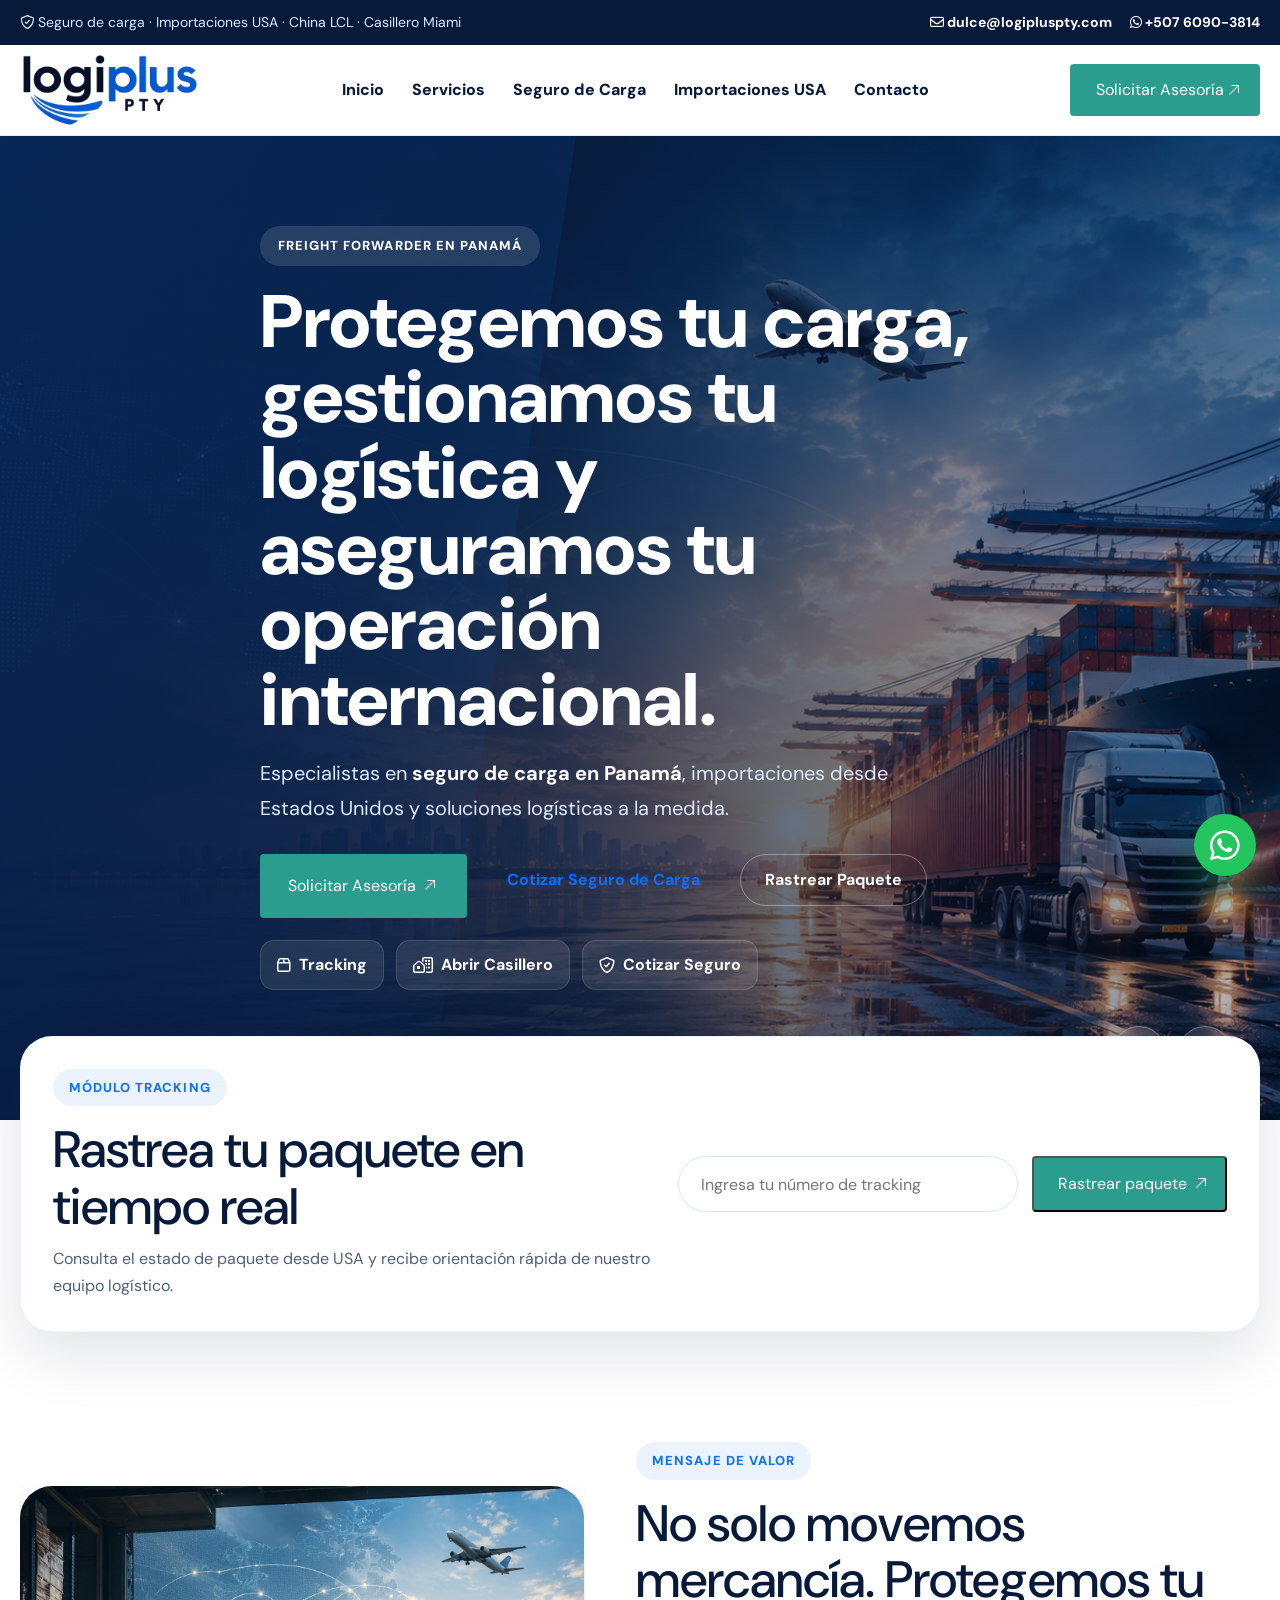
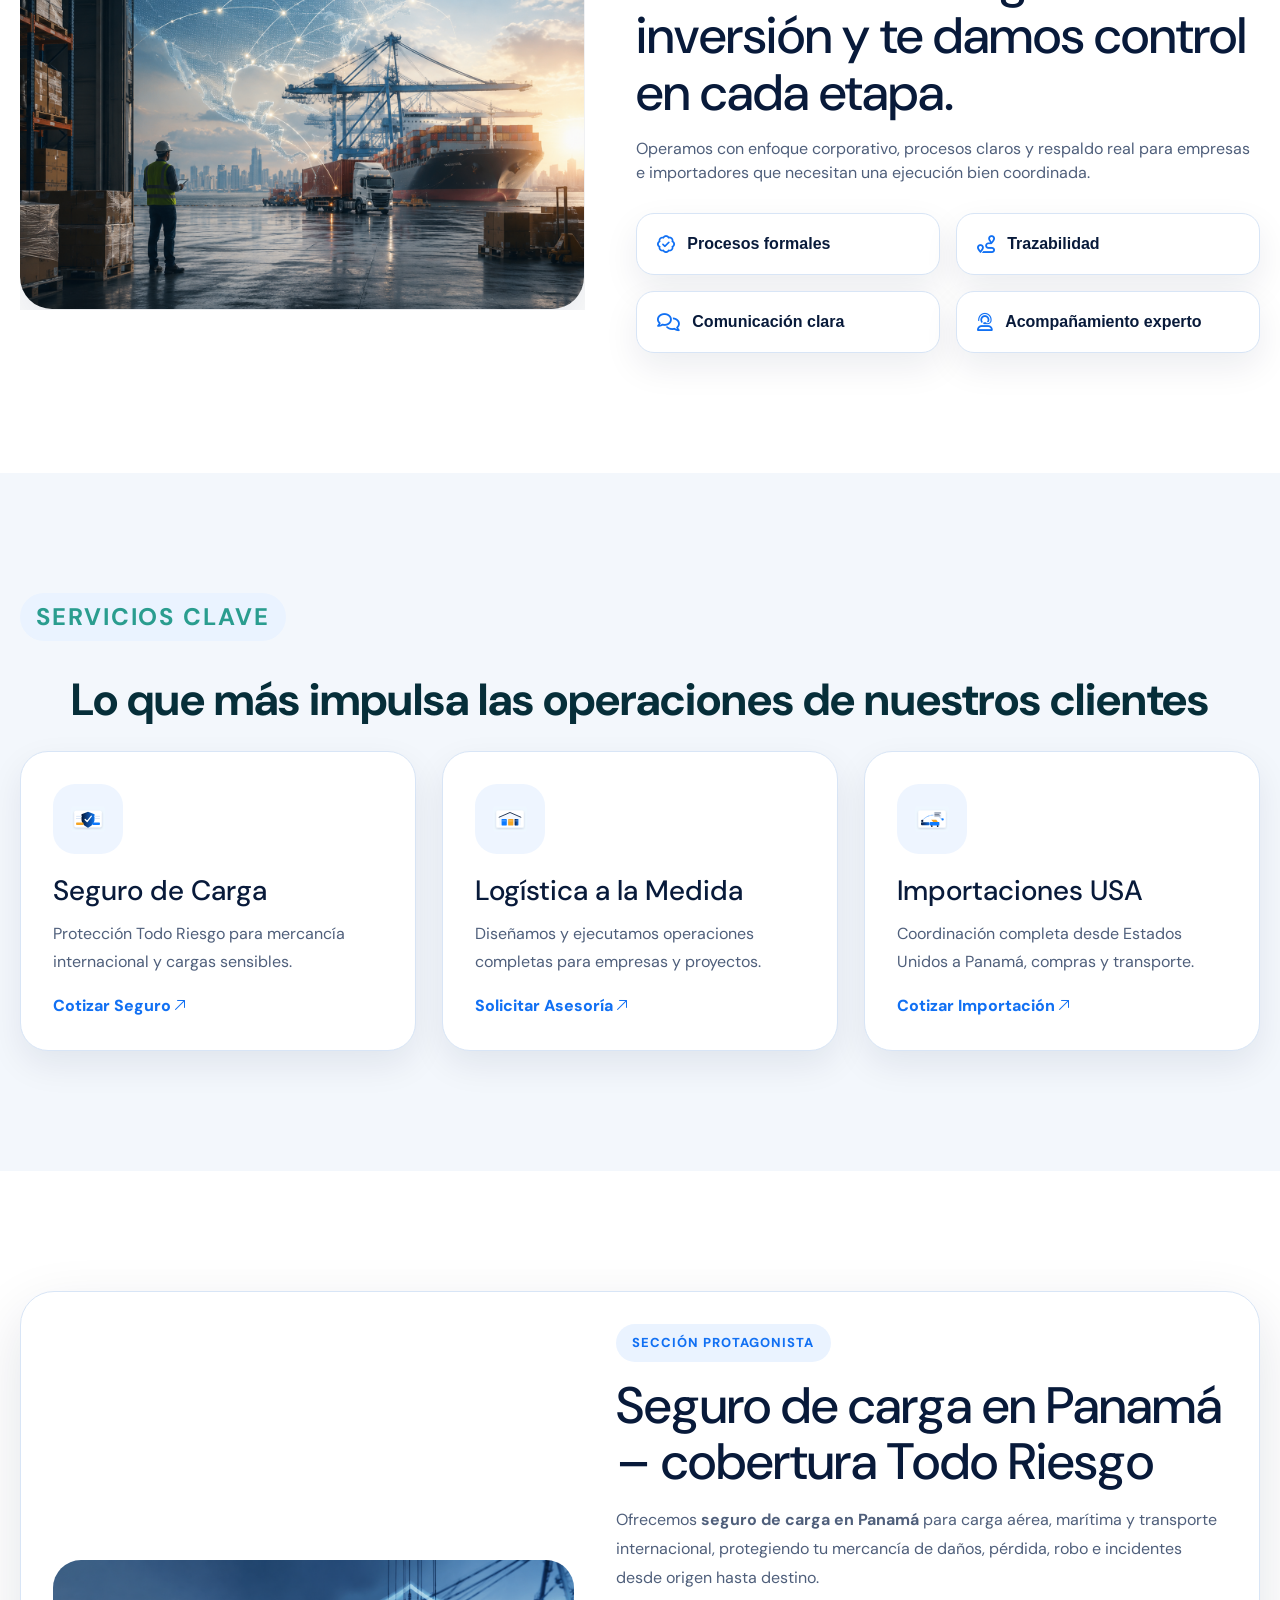
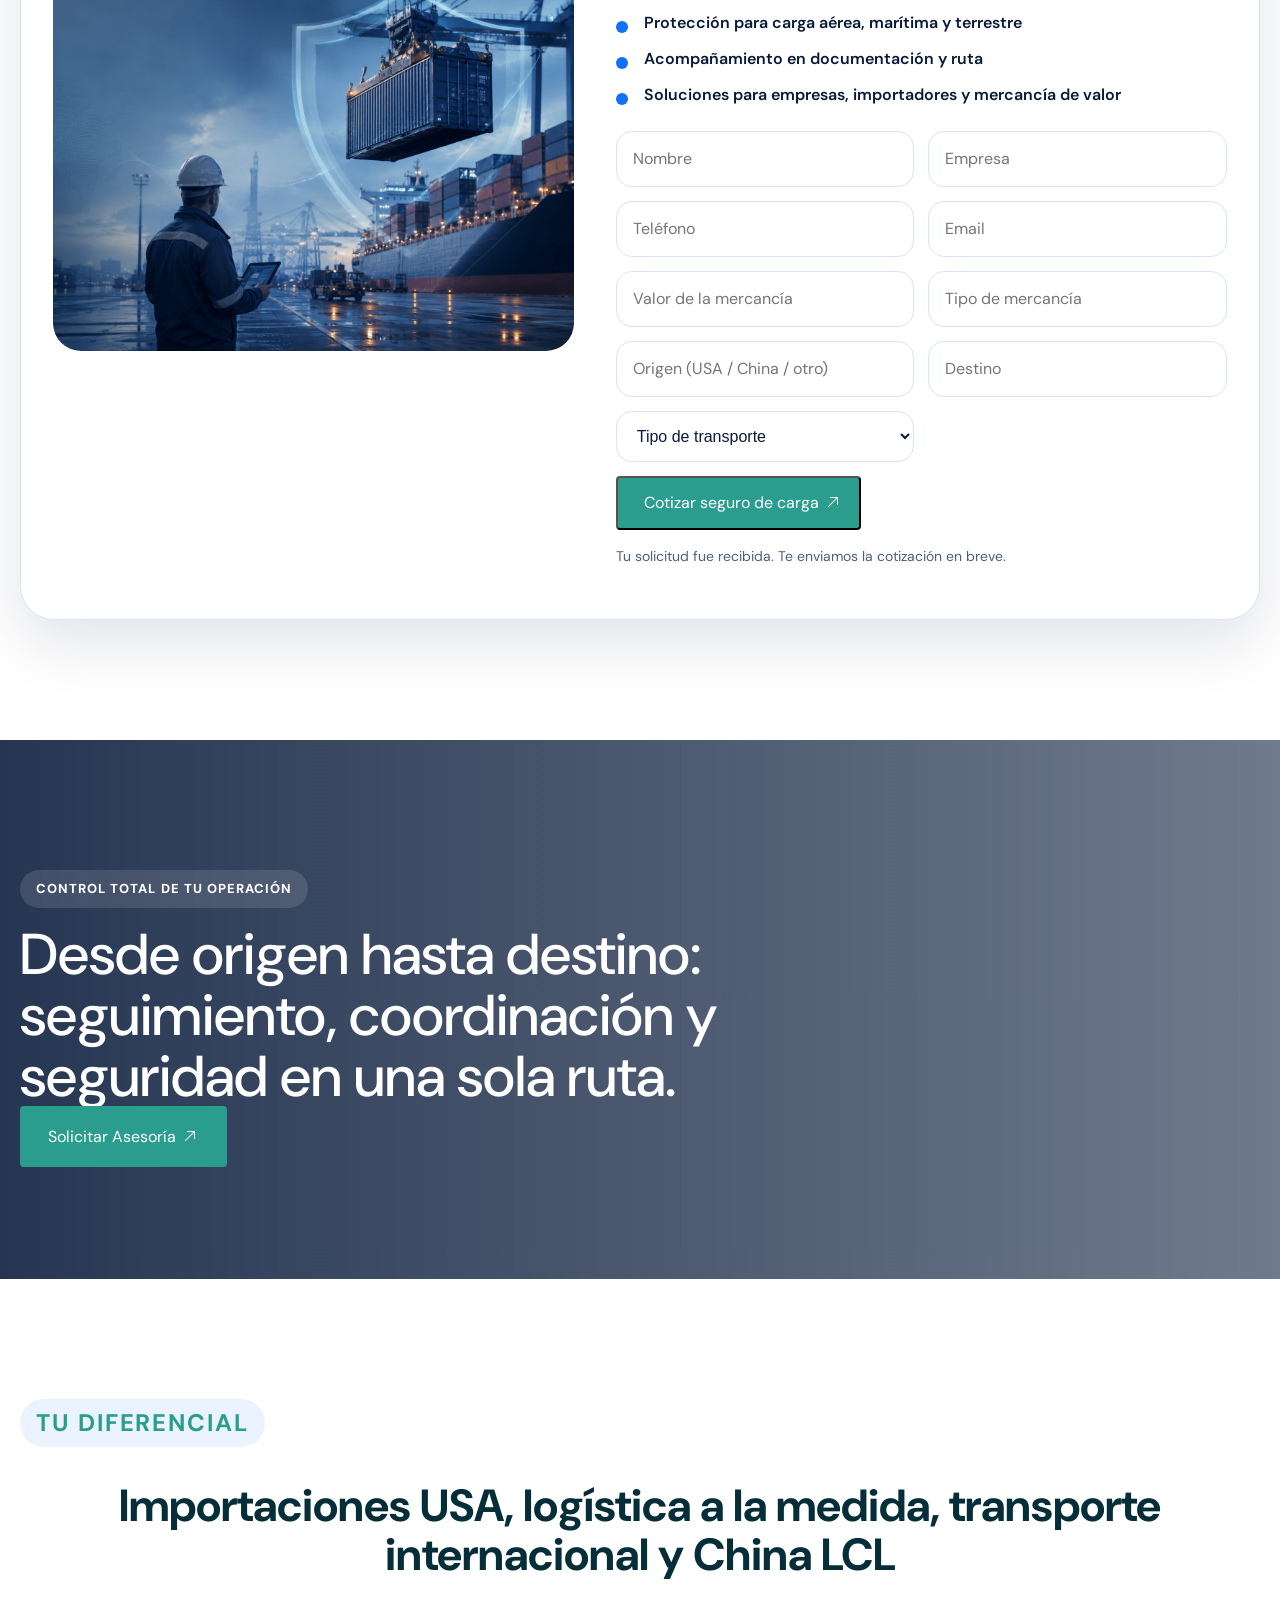
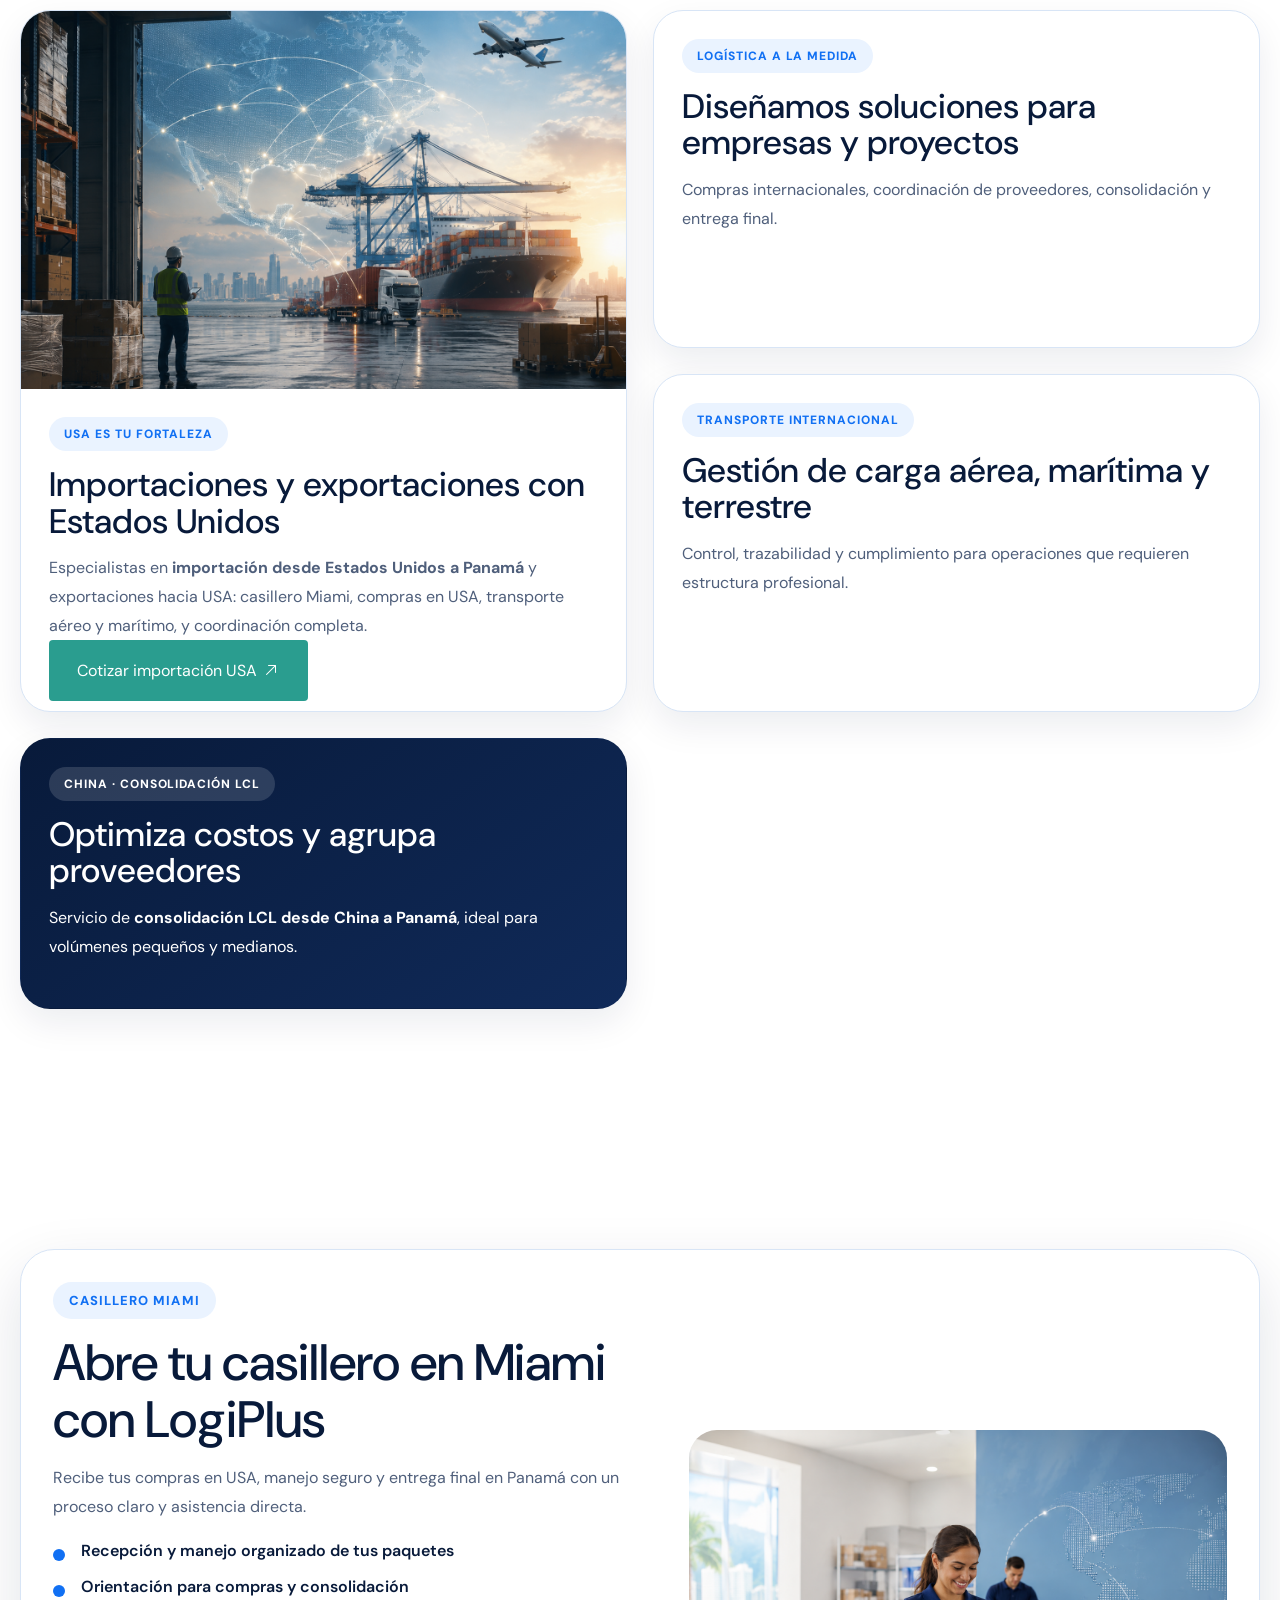
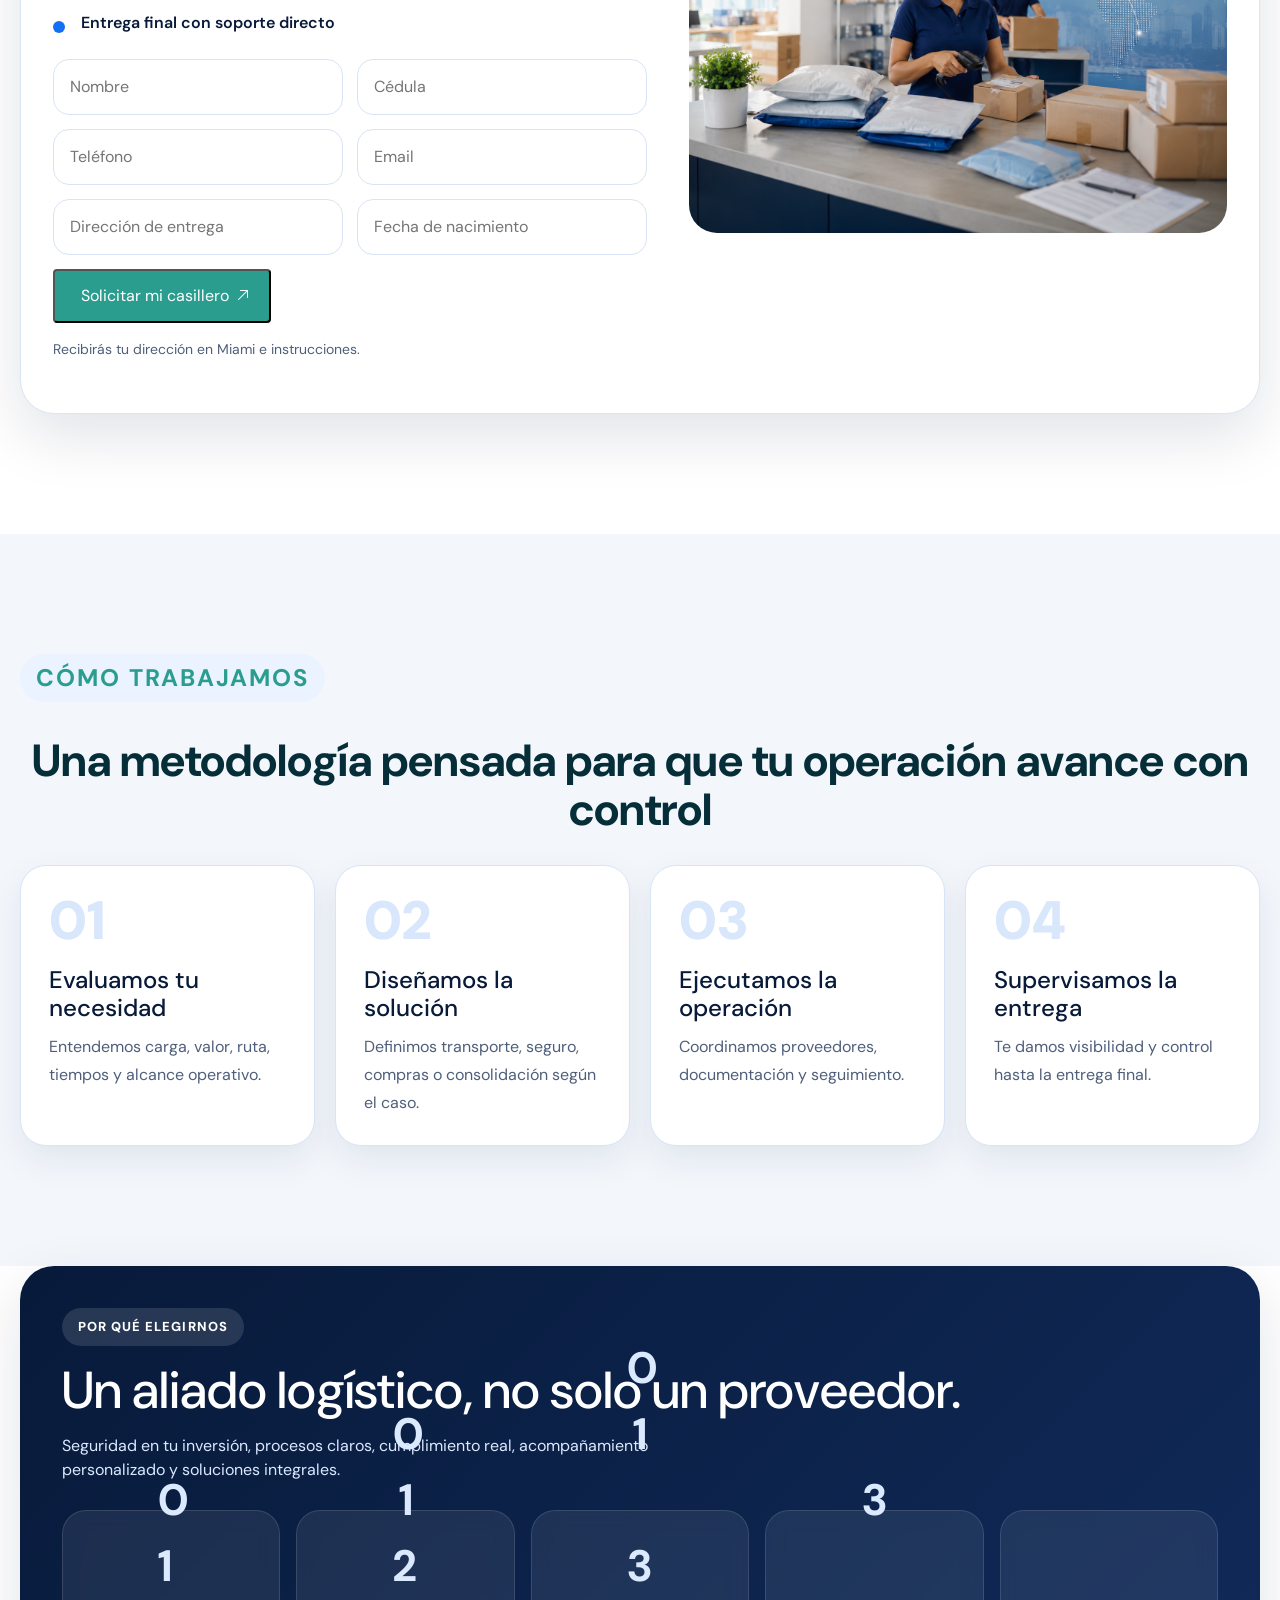
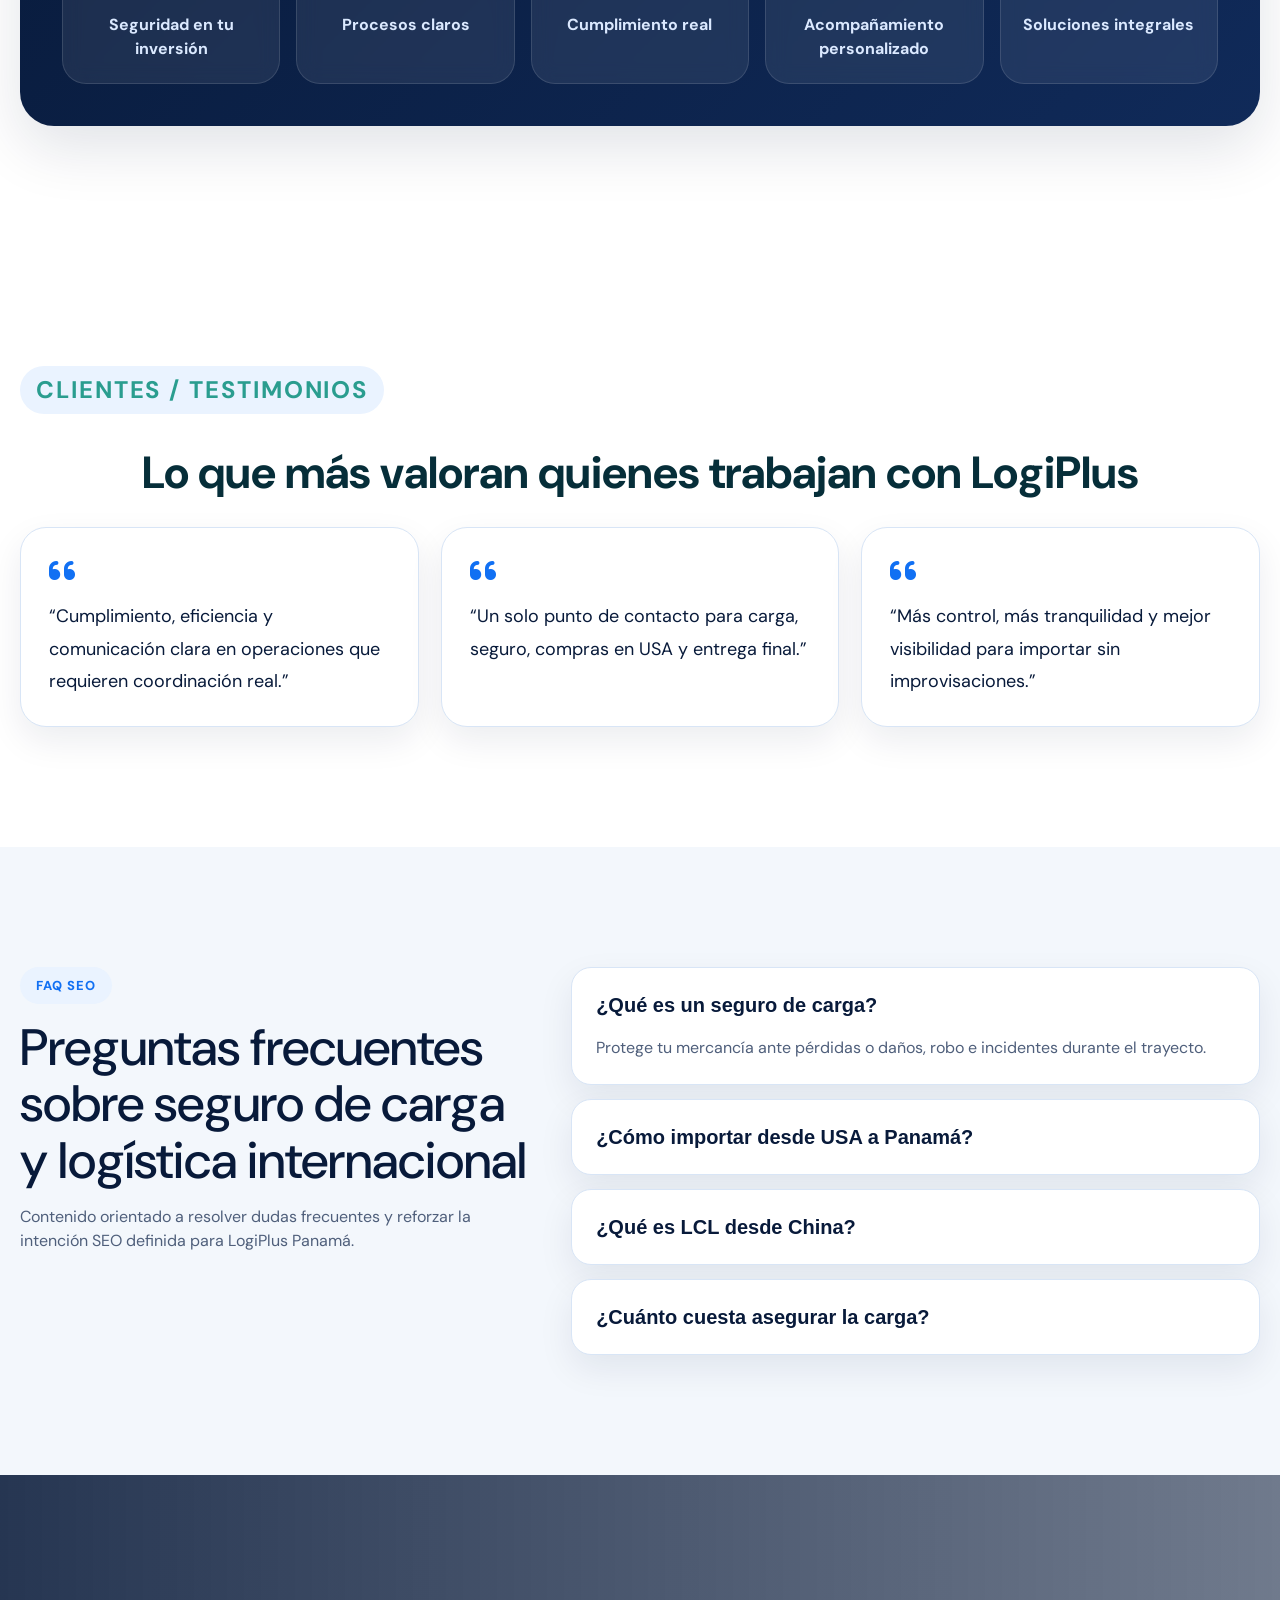
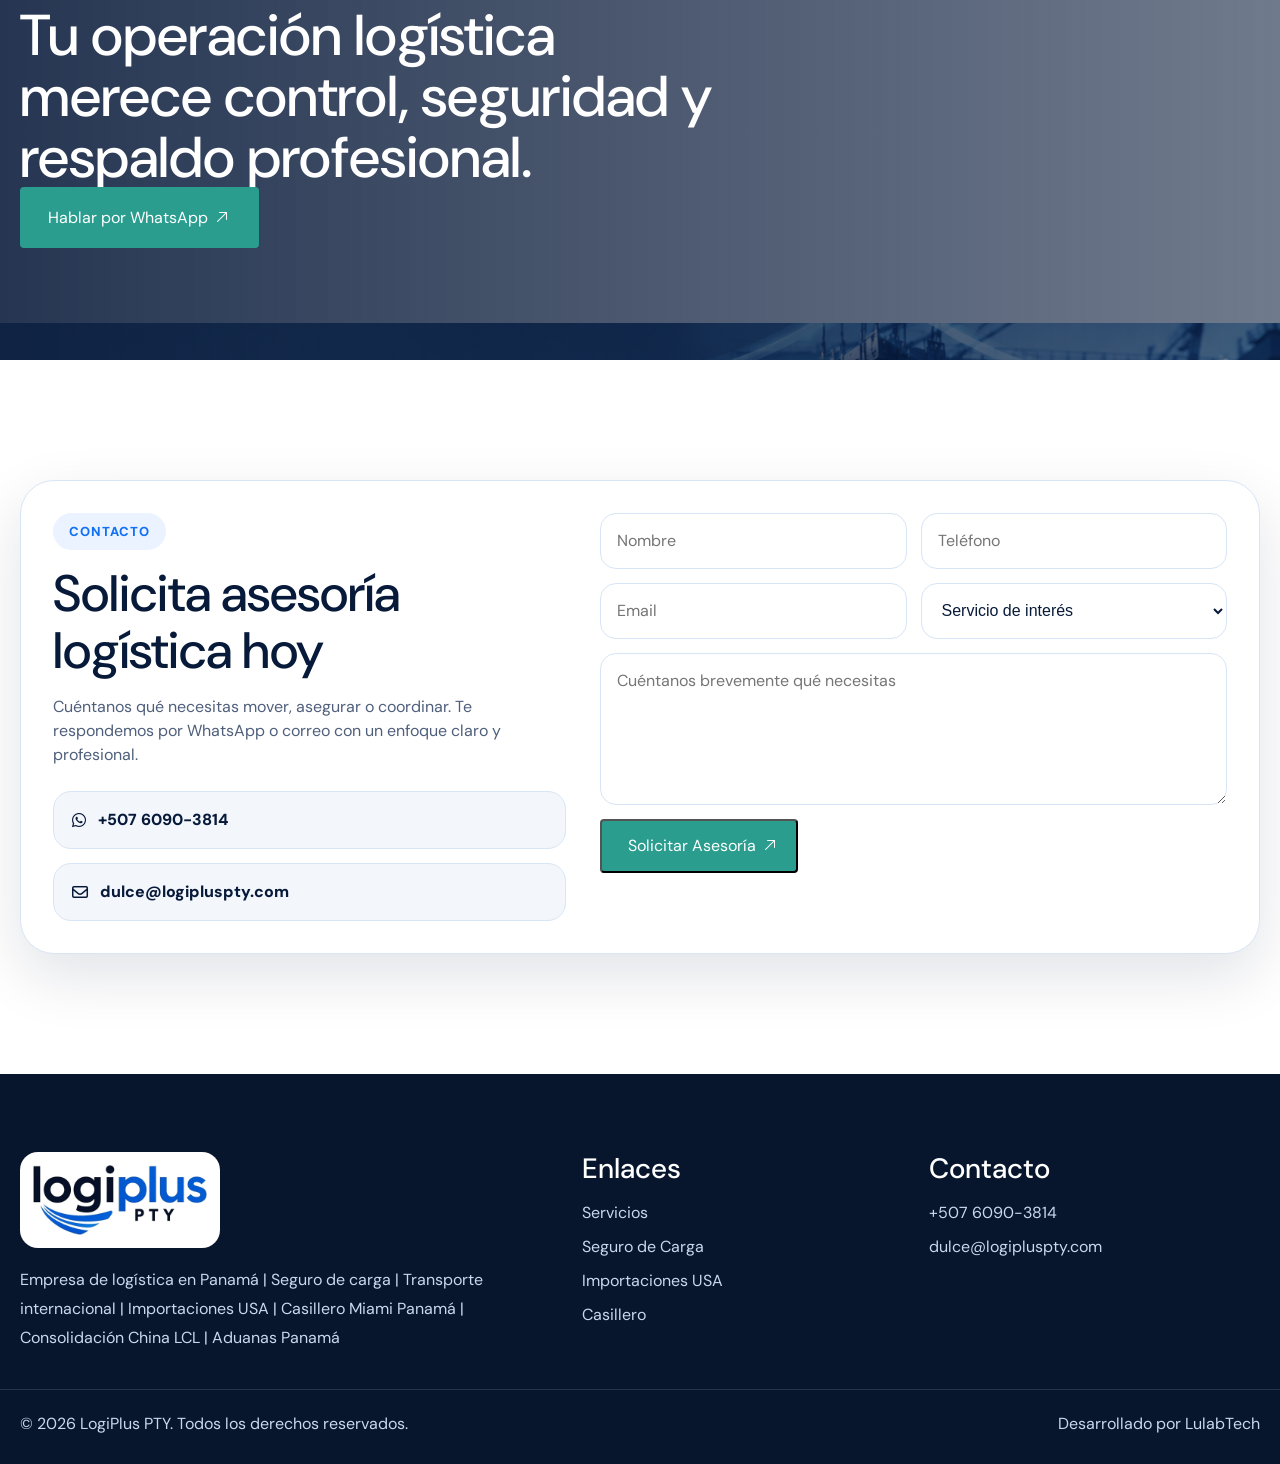
==== commit a606553e: "cd" ====
--- a/index.html
+++ b/index.html
@@ -8,319 +8,501 @@
   <meta name="description" content="Empresa de logística en Panamá especializada en seguro de carga, importaciones desde Estados Unidos, transporte internacional, consolidación desde China y gestión aduanal. Soluciones seguras y profesionales.">
   <meta name="keywords" content="seguro de carga Panamá, seguro de mercancía, transporte internacional Panamá, carga aérea Panamá, carga marítima Panamá, importación desde Estados Unidos a Panamá, casillero Miami Panamá, consolidación China Panamá, LCL China Panamá, aduanas Panamá, freight forwarder Panamá">
   <meta name="robots" content="index, follow">
-  <meta name="theme-color" content="#061733">
-  <link rel="canonical" href="https://logtranspor.vercel.app/">
-  <meta property="og:title" content="LogiPlus Panamá | Seguro de Carga y Logística Internacional">
+  <meta property="og:title" content="LogiPlus Panamá | Seguro de Carga, Logística Internacional y Casillero Miami">
   <meta property="og:description" content="Protegemos tu carga, gestionamos tu logística y aseguramos tu operación internacional.">
   <meta property="og:type" content="website">
-  <meta property="og:image" content="assets/images/logiplus/hero-v7.png">
-  <link rel="shortcut icon" type="image/png" href="assets/images/favicon.png">
+  <meta property="og:image" content="assets/images/logo/logiplus-logo.webp">
+  <link rel="canonical" href="https://logtranspor.vercel.app/">
+  <link rel="shortcut icon" type="image/png" href="assets/images/logo/logiplus-favicon.png">
+
   <link rel="stylesheet preload" href="assets/css/font-awesome-pro.css" as="style">
   <link rel="stylesheet preload" href="assets/css/bootstrap.min.css" as="style">
+  <link rel="stylesheet preload" href="assets/css/swiper.css" as="style">
   <link rel="stylesheet preload" href="assets/css/animate.css" as="style">
+  <link rel="stylesheet preload" href="assets/css/odometer-theme-default.min.css" as="style">
   <link rel="stylesheet preload" href="assets/css/style.css" as="style">
-  <link rel="stylesheet" href="assets/css/logiplus-custom.css?v=7.0">
-  <script type="application/ld+json">
-  {
+  <link rel="stylesheet" href="assets/css/logiplus-custom.css?v=8.0">
+
+  <script type="application/ld+json">{
     "@context":"https://schema.org",
     "@type":"Organization",
     "name":"LogiPlus PTY",
+    "url":"https://logtranspor.vercel.app/",
+    "logo":"assets/images/logo/logiplus-logo.webp",
     "email":"dulce@logipluspty.com",
     "telephone":"+507 6090-3814",
-    "url":"https://logtranspor.vercel.app/",
     "description":"Empresa de logística en Panamá especializada en seguro de carga, importaciones desde Estados Unidos, transporte internacional, consolidación desde China y gestión aduanal.",
-    "areaServed":"PA",
+    "areaServed":"Panamá",
     "contactPoint":{"@type":"ContactPoint","telephone":"+507 6090-3814","contactType":"customer service","availableLanguage":"es"}
-  }
-  </script>
+  }</script>
+  <script type="application/ld+json">{
+    "@context":"https://schema.org",
+    "@type":"FAQPage",
+    "mainEntity":[
+      {"@type":"Question","name":"¿Qué es un seguro de carga?","acceptedAnswer":{"@type":"Answer","text":"Protege tu mercancía ante pérdidas, daños, robo o incidentes durante el transporte."}},
+      {"@type":"Question","name":"¿Cómo importar desde USA a Panamá?","acceptedAnswer":{"@type":"Answer","text":"Con un operador logístico que gestione transporte, aduanas, documentación, coordinación y seguimiento."}},
+      {"@type":"Question","name":"¿Qué es LCL desde China?","acceptedAnswer":{"@type":"Answer","text":"Es la consolidación de carga desde China para reducir costos agrupando volúmenes pequeños o medianos."}},
+      {"@type":"Question","name":"¿Cuánto cuesta asegurar la carga?","acceptedAnswer":{"@type":"Answer","text":"Depende del valor de la mercancía, tipo de producto, origen, destino y modalidad de transporte."}}
+    ]
+  }</script>
 </head>
 <body>
   <div id="trucker__preloader" class="logiplus-preloader">
-    <div class="preloader-card">
-      <img src="assets/images/logo/logiplus-logo.png" alt="LogiPlus PTY">
-      <span></span>
+    <div class="logiplus-preloader__inner">
+      <img src="assets/images/logo/logiplus-logo.webp" alt="LogiPlus PTY">
+      <div class="logiplus-preloader__line"></div>
       <p>Preparando tu operación logística...</p>
     </div>
   </div>
 
-  <div class="top-strip">
-    <div class="container top-inner">
-      <p><i class="fa-regular fa-shield-check"></i> Seguro de carga · Importaciones USA · China LCL · Casillero Miami</p>
-      <div class="top-actions">
-        <a href="mailto:dulce@logipluspty.com"><i class="fa-regular fa-envelope"></i> dulce@logipluspty.com</a>
-        <a href="https://wa.me/50760903814" target="_blank" rel="noopener"><i class="fa-brands fa-whatsapp"></i> +507 6090-3814</a>
+  <div class="scroll-up">
+    <svg class="scroll-circle svg-content" width="100%" height="100%" viewBox="-1 -1 102 102">
+      <path d="M50,1 a49,49 0 0,1 0,98 a49,49 0 0,1 0,-98" />
+    </svg>
+  </div>
+
+  <header class="lp-header" id="inicio">
+    <div class="lp-topbar">
+      <div class="trucker__container lp-topbar__wrap">
+        <p><i class="fa-regular fa-shield-check"></i> Seguro de carga · Importaciones USA · China LCL · Casillero Miami</p>
+        <div class="lp-topbar__links">
+          <a href="mailto:dulce@logipluspty.com"><i class="fa-regular fa-envelope"></i> dulce@logipluspty.com</a>
+          <a href="https://wa.me/50760903814" target="_blank" rel="noopener"><i class="fa-brands fa-whatsapp"></i> +507 6090-3814</a>
+        </div>
       </div>
     </div>
-  </div>
-
-  <header class="site-header" id="inicio">
-    <nav class="container nav-shell" aria-label="Navegación principal">
-      <a class="brand" href="#inicio" aria-label="LogiPlus PTY inicio">
-        <img src="assets/images/logo/logiplus-logo.png" alt="LogiPlus PTY">
-      </a>
-      <button class="nav-toggle" type="button" aria-label="Abrir menú" aria-expanded="false"><span></span><span></span><span></span></button>
-      <div class="nav-menu">
-        <a href="#inicio">Inicio</a>
+    <div class="lp-nav-shell">
+      <div class="trucker__container lp-nav-shell__inner">
+        <a class="lp-brand" href="#inicio">
+          <img src="assets/images/logo/logiplus-logo.webp" alt="LogiPlus PTY">
+        </a>
+        <button class="lp-menu-toggle" type="button" aria-expanded="false" aria-label="Abrir menú">
+          <span></span><span></span><span></span>
+        </button>
+        <nav class="lp-nav" aria-label="Menú principal">
+          <a href="#inicio">Inicio</a>
+          <a href="#servicios">Servicios</a>
+          <a href="#seguro">Seguro de Carga</a>
+          <a href="#usa">Importaciones USA</a>
+          <a href="#contacto">Contacto</a>
+        </nav>
+        <a class="trucker__btn-style-1 lp-nav-cta" href="#contacto">Solicitar Asesoría <i class="fa-light fa-arrow-up-right"></i></a>
+      </div>
+    </div>
+  </header>
+
+  <main>
+    <section class="lp-hero">
+      <div class="swiper logiplus-hero-slider">
+        <div class="swiper-wrapper">
+          <div class="swiper-slide">
+            <div class="lp-hero__slide" data-background="assets/images/logiplus/hero-v8.png">
+              <div class="lp-hero__overlay"></div>
+              <div class="lp-hero__shape"></div>
+              <div class="trucker__container">
+                <div class="lp-hero__content wow fadeInUp">
+                  <span class="lp-kicker">Freight forwarder en Panamá</span>
+                  <h1>Protegemos tu carga, gestionamos tu logística y aseguramos tu operación internacional.</h1>
+                  <p>Especialistas en <strong>seguro de carga en Panamá</strong>, importaciones desde Estados Unidos y soluciones logísticas a la medida.</p>
+                  <div class="lp-hero__actions">
+                    <a href="#contacto" class="trucker__btn-style-1">Solicitar Asesoría <i class="fa-light fa-arrow-up-right"></i></a>
+                    <a href="#seguro" class="trucker__btn-style-2">Cotizar Seguro de Carga</a>
+                    <a href="#tracking" class="lp-outline-btn">Rastrear Paquete</a>
+                  </div>
+                  <div class="lp-hero__quick-links">
+                    <a href="#tracking"><i class="fa-regular fa-box"></i> Tracking</a>
+                    <a href="#casillero"><i class="fa-regular fa-house-building"></i> Abrir Casillero</a>
+                    <a href="#seguro"><i class="fa-regular fa-shield-check"></i> Cotizar Seguro</a>
+                  </div>
+                </div>
+              </div>
+            </div>
+          </div>
+          <div class="swiper-slide">
+            <div class="lp-hero__slide" data-background="assets/images/logiplus/insurance-v8.png">
+              <div class="lp-hero__overlay"></div>
+              <div class="lp-hero__shape"></div>
+              <div class="trucker__container">
+                <div class="lp-hero__content wow fadeInUp">
+                  <span class="lp-kicker">Seguro de mercancía</span>
+                  <h2>Cobertura Todo Riesgo para proteger tu operación desde origen hasta destino.</h2>
+                  <p>Protección para carga aérea, marítima y terrestre con trazabilidad, orientación y respuesta ágil.</p>
+                  <div class="lp-hero__actions">
+                    <a href="#seguro" class="trucker__btn-style-1">Cotizar Seguro <i class="fa-light fa-arrow-up-right"></i></a>
+                    <a href="#contacto" class="trucker__btn-style-2">Solicitar Asesoría</a>
+                  </div>
+                </div>
+              </div>
+            </div>
+          </div>
+          <div class="swiper-slide">
+            <div class="lp-hero__slide" data-background="assets/images/logiplus/usa-v8.png">
+              <div class="lp-hero__overlay"></div>
+              <div class="lp-hero__shape"></div>
+              <div class="trucker__container">
+                <div class="lp-hero__content wow fadeInUp">
+                  <span class="lp-kicker">USA · Panamá · China</span>
+                  <h2>Importaciones USA, consolidación China LCL y casillero Miami en una sola experiencia.</h2>
+                  <p>Coordinamos compras, proveedores, transporte internacional, seguimiento y entrega final.</p>
+                  <div class="lp-hero__actions">
+                    <a href="#usa" class="trucker__btn-style-1">Cotizar Importación <i class="fa-light fa-arrow-up-right"></i></a>
+                    <a href="#casillero" class="trucker__btn-style-2">Abrir Casillero</a>
+                  </div>
+                </div>
+              </div>
+            </div>
+          </div>
+        </div>
+        <div class="lp-hero__nav">
+          <button class="lp-hero-prev" aria-label="Anterior"><i class="fa-light fa-angle-left"></i></button>
+          <button class="lp-hero-next" aria-label="Siguiente"><i class="fa-light fa-angle-right"></i></button>
+        </div>
+      </div>
+    </section>
+
+    <section class="lp-tracking" id="tracking">
+      <div class="trucker__container">
+        <div class="lp-tracking__card wow fadeInUp">
+          <div class="lp-tracking__intro">
+            <span class="trucker__sub-titel">Módulo Tracking</span>
+            <h2 class="trucker__main-title">Rastrea tu paquete en tiempo real</h2>
+            <p>Consulta el estado de paquete desde USA y recibe orientación rápida de nuestro equipo logístico.</p>
+          </div>
+          <form class="lp-inline-form" id="trackingForm">
+            <input id="trackingNumber" type="text" placeholder="Ingresa tu número de tracking" aria-label="Número de tracking" required>
+            <button type="submit" class="trucker__btn-style-1">Rastrear paquete <i class="fa-light fa-arrow-up-right"></i></button>
+          </form>
+        </div>
+      </div>
+    </section>
+
+    <section class="lp-value-section">
+      <div class="trucker__container">
+        <div class="lp-value-grid">
+          <div class="lp-value-grid__media wow img-custom-anim-left">
+            <img src="assets/images/logiplus/usa-v8.png" alt="Logística internacional y transporte de mercancía en Panamá">
+          </div>
+          <div class="lp-value-grid__copy">
+            <span class="trucker__sub-titel">Mensaje de valor</span>
+            <h2 class="trucker__main-title">No solo movemos mercancía. Protegemos tu inversión y te damos control en cada etapa.</h2>
+            <p>Operamos con enfoque corporativo, procesos claros y respaldo real para empresas e importadores que necesitan una ejecución bien coordinada.</p>
+            <div class="lp-check-grid">
+              <div><i class="fa-regular fa-badge-check"></i> Procesos formales</div>
+              <div><i class="fa-regular fa-route"></i> Trazabilidad</div>
+              <div><i class="fa-regular fa-comments"></i> Comunicación clara</div>
+              <div><i class="fa-regular fa-user-headset"></i> Acompañamiento experto</div>
+            </div>
+          </div>
+        </div>
+      </div>
+    </section>
+
+    <section class="lp-services-section" id="servicios">
+      <div class="trucker__container">
+        <div class="trucker__title-wrapper">
+          <p class="trucker__align-center trucker__sub-titel wow fadeInUp">Servicios clave</p>
+          <h2 class="trucker__main-title trucker__align-center wow fadeInUp">Lo que más impulsa las operaciones de nuestros clientes</h2>
+        </div>
+        <div class="lp-services-grid">
+          <article class="lp-service-card wow fadeInUp">
+            <div class="lp-service-card__icon"><img src="assets/images/logiplus/insurance-shield.svg" alt="Seguro de carga"></div>
+            <h3>Seguro de Carga</h3>
+            <p>Protección Todo Riesgo para mercancía internacional y cargas sensibles.</p>
+            <a href="#seguro">Cotizar Seguro <i class="fa-light fa-arrow-up-right"></i></a>
+          </article>
+          <article class="lp-service-card wow fadeInUp" data-wow-delay="0.1s">
+            <div class="lp-service-card__icon"><img src="assets/images/logiplus/warehouse-control.svg" alt="Logística a la medida"></div>
+            <h3>Logística a la Medida</h3>
+            <p>Diseñamos y ejecutamos operaciones completas para empresas y proyectos.</p>
+            <a href="#usa">Solicitar Asesoría <i class="fa-light fa-arrow-up-right"></i></a>
+          </article>
+          <article class="lp-service-card wow fadeInUp" data-wow-delay="0.2s">
+            <div class="lp-service-card__icon"><img src="assets/images/logiplus/usa-imports.svg" alt="Importaciones USA"></div>
+            <h3>Importaciones USA</h3>
+            <p>Coordinación completa desde Estados Unidos a Panamá, compras y transporte.</p>
+            <a href="#usa">Cotizar Importación <i class="fa-light fa-arrow-up-right"></i></a>
+          </article>
+        </div>
+      </div>
+    </section>
+
+    <section class="lp-insurance-section" id="seguro">
+      <div class="trucker__container">
+        <div class="lp-split-card">
+          <div class="lp-split-card__media wow img-custom-anim-left">
+            <img src="assets/images/logiplus/insurance-v8.png" alt="Seguro de carga en Panamá y protección de mercancía internacional">
+          </div>
+          <div class="lp-split-card__content">
+            <span class="trucker__sub-titel">Sección protagonista</span>
+            <h2 class="trucker__main-title">Seguro de carga en Panamá – cobertura Todo Riesgo</h2>
+            <p>Ofrecemos <strong>seguro de carga en Panamá</strong> para carga aérea, marítima y transporte internacional, protegiendo tu mercancía de daños, pérdida, robo e incidentes desde origen hasta destino.</p>
+            <ul class="lp-bullet-list">
+              <li>Protección para carga aérea, marítima y terrestre</li>
+              <li>Acompañamiento en documentación y ruta</li>
+              <li>Soluciones para empresas, importadores y mercancía de valor</li>
+            </ul>
+            <form id="insuranceForm" class="lp-form-grid">
+              <input name="Nombre" placeholder="Nombre" required>
+              <input name="Empresa" placeholder="Empresa">
+              <input name="Teléfono" placeholder="Teléfono" required>
+              <input type="email" name="Email" placeholder="Email">
+              <input name="Valor de la mercancía" placeholder="Valor de la mercancía">
+              <input name="Tipo de mercancía" placeholder="Tipo de mercancía">
+              <input name="Origen" placeholder="Origen (USA / China / otro)">
+              <input name="Destino" placeholder="Destino">
+              <select name="Tipo de transporte" aria-label="Tipo de transporte">
+                <option value="">Tipo de transporte</option>
+                <option>Aéreo</option>
+                <option>Marítimo</option>
+                <option>Terrestre</option>
+              </select>
+              <button type="submit" class="trucker__btn-style-1 lp-form-grid__submit">Cotizar seguro de carga <i class="fa-light fa-arrow-up-right"></i></button>
+              <p class="lp-form-note">Tu solicitud fue recibida. Te enviamos la cotización en breve.</p>
+            </form>
+          </div>
+        </div>
+      </div>
+    </section>
+
+    <section class="lp-parallax-banner jarallax" data-background="assets/images/logiplus/hero-v8.png">
+      <div class="lp-parallax-banner__overlay"></div>
+      <div class="trucker__container">
+        <div class="lp-parallax-banner__content wow fadeInUp">
+          <span class="trucker__sub-titel lp-sub-white">Control total de tu operación</span>
+          <h2>Desde origen hasta destino: seguimiento, coordinación y seguridad en una sola ruta.</h2>
+          <a href="#contacto" class="trucker__btn-style-1">Solicitar Asesoría <i class="fa-light fa-arrow-up-right"></i></a>
+        </div>
+      </div>
+    </section>
+
+    <section class="lp-routes-section" id="usa">
+      <div class="trucker__container">
+        <div class="trucker__title-wrapper">
+          <p class="trucker__align-center trucker__sub-titel wow fadeInUp">Tu diferencial</p>
+          <h2 class="trucker__main-title trucker__align-center wow fadeInUp">Importaciones USA, logística a la medida, transporte internacional y China LCL</h2>
+        </div>
+        <div class="lp-routes-grid">
+          <article class="lp-route-card lp-route-card--large wow fadeInUp">
+            <img src="assets/images/logiplus/usa-v8.png" alt="Importación desde Estados Unidos a Panamá y exportaciones hacia USA">
+            <div class="lp-route-card__body">
+              <span class="lp-tag">USA es tu fortaleza</span>
+              <h3>Importaciones y exportaciones con Estados Unidos</h3>
+              <p>Especialistas en <strong>importación desde Estados Unidos a Panamá</strong> y exportaciones hacia USA: casillero Miami, compras en USA, transporte aéreo y marítimo, y coordinación completa.</p>
+              <a class="trucker__btn-style-1" href="#contacto">Cotizar importación USA <i class="fa-light fa-arrow-up-right"></i></a>
+            </div>
+          </article>
+          <article class="lp-route-card wow fadeInUp" data-wow-delay="0.05s">
+            <span class="lp-tag">Logística a la medida</span>
+            <h3>Diseñamos soluciones para empresas y proyectos</h3>
+            <p>Compras internacionales, coordinación de proveedores, consolidación y entrega final.</p>
+          </article>
+          <article class="lp-route-card wow fadeInUp" data-wow-delay="0.1s">
+            <span class="lp-tag">Transporte internacional</span>
+            <h3>Gestión de carga aérea, marítima y terrestre</h3>
+            <p>Control, trazabilidad y cumplimiento para operaciones que requieren estructura profesional.</p>
+          </article>
+          <article class="lp-route-card lp-route-card--dark wow fadeInUp" data-wow-delay="0.15s">
+            <span class="lp-tag lp-tag--dark">China · Consolidación LCL</span>
+            <h3>Optimiza costos y agrupa proveedores</h3>
+            <p>Servicio de <strong>consolidación LCL desde China a Panamá</strong>, ideal para volúmenes pequeños y medianos.</p>
+          </article>
+        </div>
+      </div>
+    </section>
+
+    <section class="lp-locker-section" id="casillero">
+      <div class="trucker__container">
+        <div class="lp-split-card lp-split-card--reverse">
+          <div class="lp-split-card__content">
+            <span class="trucker__sub-titel">Casillero Miami</span>
+            <h2 class="trucker__main-title">Abre tu casillero en Miami con LogiPlus</h2>
+            <p>Recibe tus compras en USA, manejo seguro y entrega final en Panamá con un proceso claro y asistencia directa.</p>
+            <ul class="lp-bullet-list">
+              <li>Recepción y manejo organizado de tus paquetes</li>
+              <li>Orientación para compras y consolidación</li>
+              <li>Entrega final con soporte directo</li>
+            </ul>
+            <form id="lockerForm" class="lp-form-grid lp-form-grid--compact">
+              <input name="Nombre" placeholder="Nombre" required>
+              <input name="Cédula" placeholder="Cédula">
+              <input name="Teléfono" placeholder="Teléfono" required>
+              <input type="email" name="Email" placeholder="Email">
+              <input name="Dirección de Entrega" placeholder="Dirección de entrega">
+              <input name="Fecha de Nacimiento" placeholder="Fecha de nacimiento">
+              <button type="submit" class="trucker__btn-style-1 lp-form-grid__submit">Solicitar mi casillero <i class="fa-light fa-arrow-up-right"></i></button>
+              <p class="lp-form-note">Recibirás tu dirección en Miami e instrucciones.</p>
+            </form>
+          </div>
+          <div class="lp-split-card__media wow img-custom-anim-right">
+            <img src="assets/images/logiplus/locker-v8.png" alt="Casillero Miami Panamá y recepción de paquetes">
+          </div>
+        </div>
+      </div>
+    </section>
+
+    <section class="lp-process-section">
+      <div class="trucker__container">
+        <div class="trucker__title-wrapper">
+          <p class="trucker__align-center trucker__sub-titel wow fadeInUp">Cómo trabajamos</p>
+          <h2 class="trucker__main-title trucker__align-center wow fadeInUp">Una metodología pensada para que tu operación avance con control</h2>
+        </div>
+        <div class="lp-process-grid">
+          <article class="lp-process-item wow fadeInUp"><span>01</span><h3>Evaluamos tu necesidad</h3><p>Entendemos carga, valor, ruta, tiempos y alcance operativo.</p></article>
+          <article class="lp-process-item wow fadeInUp" data-wow-delay="0.1s"><span>02</span><h3>Diseñamos la solución</h3><p>Definimos transporte, seguro, compras o consolidación según el caso.</p></article>
+          <article class="lp-process-item wow fadeInUp" data-wow-delay="0.2s"><span>03</span><h3>Ejecutamos la operación</h3><p>Coordinamos proveedores, documentación y seguimiento.</p></article>
+          <article class="lp-process-item wow fadeInUp" data-wow-delay="0.3s"><span>04</span><h3>Supervisamos la entrega</h3><p>Te damos visibilidad y control hasta la entrega final.</p></article>
+        </div>
+      </div>
+    </section>
+
+    <section class="lp-why-section">
+      <div class="trucker__container">
+        <div class="lp-why-card">
+          <div class="lp-why-card__intro wow fadeInUp">
+            <span class="trucker__sub-titel lp-sub-white">Por qué elegirnos</span>
+            <h2>Un aliado logístico, no solo un proveedor.</h2>
+            <p>Seguridad en tu inversión, procesos claros, cumplimiento real, acompañamiento personalizado y soluciones integrales.</p>
+          </div>
+          <div class="lp-why-grid">
+            <div class="lp-why-item wow fadeInUp"><strong class="odometer" data-count="1">0</strong><span>Seguridad en tu inversión</span></div>
+            <div class="lp-why-item wow fadeInUp" data-wow-delay="0.1s"><strong class="odometer" data-count="2">0</strong><span>Procesos claros</span></div>
+            <div class="lp-why-item wow fadeInUp" data-wow-delay="0.2s"><strong class="odometer" data-count="3">0</strong><span>Cumplimiento real</span></div>
+            <div class="lp-why-item wow fadeInUp" data-wow-delay="0.3s"><strong class="odometer" data-count="4">0</strong><span>Acompañamiento personalizado</span></div>
+            <div class="lp-why-item wow fadeInUp" data-wow-delay="0.4s"><strong class="odometer" data-count="5">0</strong><span>Soluciones integrales</span></div>
+          </div>
+        </div>
+      </div>
+    </section>
+
+    <section class="lp-proof-section">
+      <div class="trucker__container">
+        <div class="trucker__title-wrapper">
+          <p class="trucker__align-center trucker__sub-titel wow fadeInUp">Clientes / testimonios</p>
+          <h2 class="trucker__main-title trucker__align-center wow fadeInUp">Lo que más valoran quienes trabajan con LogiPlus</h2>
+        </div>
+        <div class="lp-proof-grid">
+          <article class="lp-proof-item wow fadeInUp"><i class="fa-solid fa-quote-left"></i><p>“Cumplimiento, eficiencia y comunicación clara en operaciones que requieren coordinación real.”</p></article>
+          <article class="lp-proof-item wow fadeInUp" data-wow-delay="0.1s"><i class="fa-solid fa-quote-left"></i><p>“Un solo punto de contacto para carga, seguro, compras en USA y entrega final.”</p></article>
+          <article class="lp-proof-item wow fadeInUp" data-wow-delay="0.2s"><i class="fa-solid fa-quote-left"></i><p>“Más control, más tranquilidad y mejor visibilidad para importar sin improvisaciones.”</p></article>
+        </div>
+      </div>
+    </section>
+
+    <section class="lp-faq-section" id="faq">
+      <div class="trucker__container">
+        <div class="lp-faq-grid">
+          <div class="lp-faq-copy wow fadeInLeft">
+            <span class="trucker__sub-titel">FAQ SEO</span>
+            <h2 class="trucker__main-title">Preguntas frecuentes sobre seguro de carga y logística internacional</h2>
+            <p>Contenido orientado a resolver dudas frecuentes y reforzar la intención SEO definida para LogiPlus Panamá.</p>
+          </div>
+          <div class="lp-faq-items wow fadeInRight">
+            <details open>
+              <summary>¿Qué es un seguro de carga?</summary>
+              <p>Protege tu mercancía ante pérdidas o daños, robo e incidentes durante el trayecto.</p>
+            </details>
+            <details>
+              <summary>¿Cómo importar desde USA a Panamá?</summary>
+              <p>Con un operador que gestione transporte, aduanas, documentación y seguimiento.</p>
+            </details>
+            <details>
+              <summary>¿Qué es LCL desde China?</summary>
+              <p>Consolidación de carga para reducir costos y agrupar proveedores.</p>
+            </details>
+            <details>
+              <summary>¿Cuánto cuesta asegurar la carga?</summary>
+              <p>Depende del valor, tipo de mercancía, origen, destino y modalidad de transporte.</p>
+            </details>
+          </div>
+        </div>
+      </div>
+    </section>
+
+    <section class="lp-final-cta jarallax" data-background="assets/images/logiplus/insurance-v8.png">
+      <div class="lp-parallax-banner__overlay"></div>
+      <div class="trucker__container">
+        <div class="lp-final-cta__content wow fadeInUp">
+          <h2>Tu operación logística merece control, seguridad y respaldo profesional.</h2>
+          <a href="https://wa.me/50760903814?text=Hola%20LogiPlus%2C%20quiero%20asesor%C3%ADa%20para%20mi%20operaci%C3%B3n%20log%C3%ADstica" target="_blank" rel="noopener" class="trucker__btn-style-1">Hablar por WhatsApp <i class="fa-light fa-arrow-up-right"></i></a>
+        </div>
+      </div>
+    </section>
+
+    <section class="lp-contact-section" id="contacto">
+      <div class="trucker__container">
+        <div class="lp-contact-card">
+          <div class="lp-contact-card__info wow fadeInLeft">
+            <span class="trucker__sub-titel">Contacto</span>
+            <h2 class="trucker__main-title">Solicita asesoría logística hoy</h2>
+            <p>Cuéntanos qué necesitas mover, asegurar o coordinar. Te respondemos por WhatsApp o correo con un enfoque claro y profesional.</p>
+            <div class="lp-contact-links">
+              <a href="https://wa.me/50760903814" target="_blank" rel="noopener"><i class="fa-brands fa-whatsapp"></i> +507 6090-3814</a>
+              <a href="mailto:dulce@logipluspty.com"><i class="fa-regular fa-envelope"></i> dulce@logipluspty.com</a>
+            </div>
+          </div>
+          <div class="lp-contact-card__form wow fadeInRight">
+            <form id="contactForm" class="lp-form-grid lp-form-grid--compact">
+              <input name="Nombre" placeholder="Nombre" required>
+              <input name="Teléfono" placeholder="Teléfono" required>
+              <input type="email" name="Email" placeholder="Email">
+              <select name="Servicio de interés" aria-label="Servicio de interés">
+                <option value="">Servicio de interés</option>
+                <option>Seguro de carga</option>
+                <option>Importaciones USA</option>
+                <option>Casillero Miami</option>
+                <option>China LCL</option>
+                <option>Transporte internacional</option>
+              </select>
+              <textarea name="Mensaje" rows="5" placeholder="Cuéntanos brevemente qué necesitas"></textarea>
+              <button type="submit" class="trucker__btn-style-1 lp-form-grid__submit">Solicitar Asesoría <i class="fa-light fa-arrow-up-right"></i></button>
+            </form>
+          </div>
+        </div>
+      </div>
+    </section>
+  </main>
+
+  <footer class="lp-footer">
+    <div class="trucker__container lp-footer__grid">
+      <div>
+        <img src="assets/images/logo/logiplus-logo.webp" alt="LogiPlus PTY" class="lp-footer__logo">
+        <p>Empresa de logística en Panamá | Seguro de carga | Transporte internacional | Importaciones USA | Casillero Miami Panamá | Consolidación China LCL | Aduanas Panamá</p>
+      </div>
+      <div>
+        <h3>Enlaces</h3>
         <a href="#servicios">Servicios</a>
         <a href="#seguro">Seguro de Carga</a>
         <a href="#usa">Importaciones USA</a>
         <a href="#casillero">Casillero</a>
-        <a href="#contacto">Contacto</a>
-      </div>
-      <a class="btn-main nav-cta" href="#contacto"><i class="fa-regular fa-headset"></i> Solicitar Asesoría</a>
-    </nav>
-  </header>
-
-  <main>
-    <section class="hero-section hero-slider section-pad" aria-label="LogiPlus Panamá logística internacional">
-      <div class="hero-slide hero-slide-1 is-active" data-parallax="0.12"></div>
-      <div class="hero-slide hero-slide-2" data-parallax="0.12"></div>
-      <div class="hero-slide hero-slide-3" data-parallax="0.12"></div>
-      <div class="hero-overlay"></div>
-      <div class="hero-lines"></div>
-      <div class="container hero-grid">
-        <div class="hero-copy wow fadeInUp">
-          <span class="eyebrow"><i class="fa-regular fa-location-dot"></i> Freight forwarder en Panamá</span>
-          <h1>Protegemos tu carga, gestionamos tu logística y aseguramos tu operación internacional.</h1>
-          <p class="hero-lead">Especialistas en <strong>seguro de carga en Panamá</strong>, importaciones desde Estados Unidos, transporte internacional, consolidación desde China y soluciones logísticas a la medida.</p>
-          <p class="hero-authority">Coordinación desde origen hasta entrega final, con atención directa, trazabilidad y respaldo profesional.</p>
-          <div class="hero-actions">
-            <a class="btn-main" href="#contacto"><i class="fa-regular fa-comments"></i> Solicitar Asesoría</a>
-            <a class="btn-light" href="#seguro"><i class="fa-regular fa-shield-check"></i> Cotizar Seguro</a>
-            <a class="btn-ghost" href="#tracking"><i class="fa-regular fa-magnifying-glass-location"></i> Rastrear Paquete</a>
-          </div>
-          <div class="quick-access">
-            <a href="#tracking"><i class="fa-regular fa-box"></i> Tracking</a>
-            <a href="#casillero"><i class="fa-regular fa-house-building"></i> Abrir Casillero</a>
-            <a href="#seguro"><i class="fa-regular fa-lock-keyhole"></i> Cotizar Seguro</a>
-          </div>
-        </div>
-        <div class="hero-panel wow fadeInRight" data-wow-delay=".15s">
-          <div class="hero-status-card">
-            <span class="status-icon"><i class="fa-regular fa-shield-check"></i></span>
-            <div><strong>Seguro Todo Riesgo</strong><p>Cobertura para carga aérea, marítima y transporte internacional.</p></div>
-          </div>
-          <div class="hero-status-card shifted">
-            <span class="status-icon"><i class="fa-regular fa-plane-departure"></i></span>
-            <div><strong>USA → Panamá</strong><p>Casillero, compras, documentación y coordinación completa.</p></div>
-          </div>
-          <div class="hero-kpi-grid">
-            <div><strong>24/7</strong><span>Acceso rápido por WhatsApp</span></div>
-            <div><strong>360°</strong><span>Carga, seguro, proveedores y entrega final</span></div>
-          </div>
-          <div class="hero-dots" aria-hidden="true"><button class="active"></button><button></button><button></button></div>
-        </div>
-      </div>
-    </section>
-
-    <section class="tracking-section" id="tracking">
-      <div class="container">
-        <div class="tracking-card wow fadeInUp">
-          <div class="tracking-copy">
-            <span class="eyebrow blue"><i class="fa-regular fa-satellite-dish"></i> Tracking visible</span>
-            <h2>Rastrea tu paquete en tiempo real</h2>
-            <p>Ingresa tu número de tracking y nuestro equipo validará el estado de tu paquete desde USA.</p>
-          </div>
-          <form class="tracking-form" id="trackingForm">
-            <label class="sr-only" for="trackingNumber">Número de tracking</label>
-            <input id="trackingNumber" name="tracking" type="text" placeholder="Ingresa tu número de tracking" required>
-            <button type="submit"><i class="fa-regular fa-magnifying-glass"></i> Rastrear paquete</button>
-          </form>
-        </div>
-      </div>
-    </section>
-
-    <section class="value-section section-pad-sm">
-      <div class="container value-wrap wow fadeInUp">
-        <div>
-          <span class="eyebrow blue">Mensaje de valor</span>
-          <h2>No solo movemos mercancía. Protegemos tu inversión y te damos control en cada etapa.</h2>
-        </div>
-        <div class="value-points">
-          <div><i class="fa-regular fa-badge-check"></i><span>Procesos formales</span></div>
-          <div><i class="fa-regular fa-route"></i><span>Trazabilidad</span></div>
-          <div><i class="fa-regular fa-message-lines"></i><span>Comunicación clara</span></div>
-          <div><i class="fa-regular fa-user-headset"></i><span>Acompañamiento experto</span></div>
-        </div>
-      </div>
-    </section>
-
-    <section class="services-section section-pad" id="servicios">
-      <div class="container">
-        <div class="section-heading center wow fadeInUp">
-          <span class="eyebrow blue">Servicios clave</span>
-          <h2>Soluciones logísticas diseñadas para proteger, mover y controlar tu mercancía.</h2>
-          <p>Integramos seguro, coordinación internacional, casillero, consolidación, transporte y acompañamiento.</p>
-        </div>
-        <div class="service-grid">
-          <article class="service-card wow fadeInUp">
-            <div class="service-thumb thumb-insurance"></div>
-            <div class="service-content"><span>01</span><h3>Seguro de Carga</h3><p>Protección Todo Riesgo para mercancía internacional.</p><a href="#seguro">Cotizar Seguro <i class="fa-regular fa-arrow-right"></i></a></div>
-          </article>
-          <article class="service-card wow fadeInUp" data-wow-delay=".05s">
-            <div class="service-thumb thumb-usa"></div>
-            <div class="service-content"><span>02</span><h3>Importaciones USA</h3><p>Coordinación completa desde Estados Unidos a Panamá.</p><a href="#usa">Cotizar Importación <i class="fa-regular fa-arrow-right"></i></a></div>
-          </article>
-          <article class="service-card wow fadeInUp" data-wow-delay=".1s">
-            <div class="service-thumb thumb-logistics"></div>
-            <div class="service-content"><span>03</span><h3>Logística a la Medida</h3><p>Diseñamos y ejecutamos operaciones completas.</p><a href="#logistica">Solicitar Asesoría <i class="fa-regular fa-arrow-right"></i></a></div>
-          </article>
-          <article class="service-card wow fadeInUp" data-wow-delay=".15s">
-            <div class="service-thumb thumb-transport"></div>
-            <div class="service-content"><span>04</span><h3>Transporte Internacional</h3><p>Carga aérea, marítima y terrestre con trazabilidad.</p><a href="#transporte">Ver más <i class="fa-regular fa-arrow-right"></i></a></div>
-          </article>
-          <article class="service-card wow fadeInUp" data-wow-delay=".2s">
-            <div class="service-thumb thumb-china"></div>
-            <div class="service-content"><span>05</span><h3>China LCL</h3><p>Consolidación desde China a Panamá para optimizar costos.</p><a href="#china">Ver solución <i class="fa-regular fa-arrow-right"></i></a></div>
-          </article>
-          <article class="service-card wow fadeInUp" data-wow-delay=".25s">
-            <div class="service-thumb thumb-locker"></div>
-            <div class="service-content"><span>06</span><h3>Casillero Miami</h3><p>Recibe tus compras en USA, manejo seguro y entrega final.</p><a href="#casillero">Abrir Casillero <i class="fa-regular fa-arrow-right"></i></a></div>
-          </article>
-        </div>
-      </div>
-    </section>
-
-    <section class="insurance-section section-pad" id="seguro">
-      <div class="parallax-panel" data-parallax="0.08"></div>
-      <div class="insurance-overlay"></div>
-      <div class="container insurance-grid">
-        <div class="insurance-copy wow fadeInLeft">
-          <span class="eyebrow light"><i class="fa-regular fa-lock-keyhole"></i> Seguro de carga</span>
-          <h2>Seguro de carga en Panamá – cobertura Todo Riesgo</h2>
-          <p>Ofrecemos <strong>seguro de carga en Panamá</strong> para carga aérea, marítima y transporte internacional, protegiendo tu mercancía de daños, pérdida, robo e incidentes desde origen hasta destino.</p>
-          <div class="coverage-grid">
-            <div><i class="fa-regular fa-box-check"></i><span>Daños físicos</span></div>
-            <div><i class="fa-regular fa-shield-halved"></i><span>Pérdida total o parcial</span></div>
-            <div><i class="fa-regular fa-lock"></i><span>Robo o incidentes</span></div>
-            <div><i class="fa-regular fa-route"></i><span>Riesgos según ruta</span></div>
-          </div>
-          <p class="coverage-note">La cobertura final depende del valor declarado, tipo de mercancía, origen, destino, ruta y condiciones de la aseguradora.</p>
-        </div>
-        <div class="form-panel wow fadeInRight">
-          <h3>Cotizar seguro de carga</h3>
-          <p>Déjanos los datos principales y te contactamos con la cotización.</p>
-          <form id="insuranceForm" class="smart-form">
-            <div class="form-row"><input name="Nombre" placeholder="Nombre" required><input name="Empresa" placeholder="Empresa"></div>
-            <div class="form-row"><input name="Teléfono" placeholder="Teléfono" required><input name="Email" type="email" placeholder="Email"></div>
-            <div class="form-row"><input name="Valor de la mercancía" placeholder="Valor de la mercancía"><input name="Tipo de mercancía" placeholder="Tipo de mercancía"></div>
-            <div class="form-row"><input name="Origen" placeholder="Origen (USA / China / otro)"><input name="Destino" placeholder="Destino"></div>
-            <select name="Tipo de transporte" aria-label="Tipo de transporte"><option value="">Tipo de transporte</option><option>Aéreo</option><option>Marítimo</option><option>Terrestre</option></select>
-            <button class="btn-main full" type="submit"><i class="fa-regular fa-shield-check"></i> Cotizar seguro de carga</button>
-            <small>Tu solicitud fue recibida. Te enviamos la cotización en breve.</small>
-          </form>
-        </div>
-      </div>
-    </section>
-
-    <section class="routes-section section-pad" id="usa">
-      <div class="container">
-        <div class="section-heading center wow fadeInUp">
-          <span class="eyebrow blue">Importaciones USA</span>
-          <h2>Importaciones y exportaciones con Estados Unidos</h2>
-          <p>Especialistas en <strong>importación desde Estados Unidos a Panamá</strong> y exportaciones hacia USA: casillero Miami, compras en USA, transporte aéreo y marítimo, y coordinación completa.</p>
-        </div>
-        <div class="routes-grid">
-          <article class="route-card route-main wow fadeInUp">
-            <div class="route-image"><img src="assets/images/logiplus/usa-v7.png" alt="Importaciones desde Estados Unidos a Panamá con LogiPlus"></div>
-            <div class="route-content"><span class="route-label">USA es tu fortaleza</span><h3>Coordinación desde Estados Unidos hasta Panamá</h3><p>Organizamos la operación para que tus compras, proveedores y cargas lleguen con seguimiento claro.</p><a class="btn-main" href="#contacto"><i class="fa-regular fa-plane-departure"></i> Cotizar importación USA</a></div>
-          </article>
-          <article class="route-card wow fadeInUp" id="logistica"><span class="route-label">Logística a la medida</span><h3>Soluciones para empresas y proyectos</h3><p>Compras internacionales, coordinación de proveedores, consolidación, gestión documental y entrega final.</p></article>
-          <article class="route-card dark wow fadeInUp" id="transporte"><span class="route-label light-label">Transporte internacional</span><h3>Carga aérea, marítima y terrestre</h3><p>Gestión de transporte internacional con control, trazabilidad y cumplimiento en cada etapa.</p></article>
-          <article class="route-card dark-blue wow fadeInUp" id="china"><span class="route-label">China – Consolidación LCL</span><h3>Optimiza costos y agrupa proveedores</h3><p>Servicio de consolidación LCL desde China a Panamá para paquetería, volúmenes pequeños y medianos.</p></article>
-        </div>
-      </div>
-    </section>
-
-    <section class="locker-section section-pad" id="casillero">
-      <div class="container locker-grid">
-        <div class="locker-image wow fadeInLeft"><img src="assets/images/logiplus/locker-v7.png" alt="Casillero Miami con manejo de paquetes LogiPlus"></div>
-        <div class="locker-copy wow fadeInRight">
-          <span class="eyebrow blue"><i class="fa-regular fa-house-building"></i> Casillero Miami</span>
-          <h2>Abre tu casillero en Miami con LogiPlus</h2>
-          <p>Recibe tus compras en USA, manejo seguro y entrega final en Panamá. Recibirás tu dirección en Miami e instrucciones para comenzar.</p>
-          <form id="lockerForm" class="smart-form locker-form">
-            <div class="form-row"><input name="Nombre" placeholder="Nombre" required><input name="Cédula" placeholder="Cédula"></div>
-            <div class="form-row"><input name="Teléfono" placeholder="Teléfono" required><input name="Email" type="email" placeholder="Email"></div>
-            <input name="Dirección de entrega" placeholder="Dirección de entrega">
-            <input name="Fecha de nacimiento" placeholder="Fecha de nacimiento">
-            <button class="btn-main full" type="submit"><i class="fa-regular fa-box-open-full"></i> Solicitar mi casillero</button>
-            <small>Recibirás tu dirección en Miami e instrucciones.</small>
-          </form>
-        </div>
-      </div>
-    </section>
-
-    <section class="process-section section-pad">
-      <div class="container">
-        <div class="section-heading center wow fadeInUp"><span class="eyebrow blue">Cómo trabajamos</span><h2>Un proceso simple para operaciones que necesitan orden y respaldo.</h2></div>
-        <div class="process-grid">
-          <div class="process-step wow fadeInUp"><span>01</span><h3>Evaluamos tu necesidad</h3><p>Entendemos ruta, tipo de carga, valor, tiempos y alcance de tu operación.</p></div>
-          <div class="process-step wow fadeInUp" data-wow-delay=".06s"><span>02</span><h3>Diseñamos la solución</h3><p>Definimos transporte, seguro, consolidación, compras o casillero según el caso.</p></div>
-          <div class="process-step wow fadeInUp" data-wow-delay=".12s"><span>03</span><h3>Ejecutamos la operación</h3><p>Coordinamos proveedores, documentación y cada etapa con seguimiento claro.</p></div>
-          <div class="process-step wow fadeInUp" data-wow-delay=".18s"><span>04</span><h3>Supervisamos la entrega</h3><p>Te damos visibilidad y control hasta el cierre de la entrega final.</p></div>
-        </div>
-      </div>
-    </section>
-
-    <section class="why-section section-pad-sm">
-      <div class="container why-shell wow fadeInUp">
-        <div><span class="eyebrow light">Por qué elegirnos</span><h2>Un aliado logístico, no solo un proveedor.</h2><p>Trabajamos para que importadores y empresas tengan seguridad, orden y comunicación durante toda la operación.</p></div>
-        <div class="why-grid"><div>Protección real de mercancía</div><div>Coordinación USA / Panamá</div><div>Seguimiento directo por WhatsApp</div><div>Soluciones según valor, ruta y mercancía</div></div>
-      </div>
-    </section>
-
-    <section class="needs-section section-pad">
-      <div class="container">
-        <div class="section-heading center wow fadeInUp"><span class="eyebrow blue">Clientes / necesidades frecuentes</span><h2>Lo que buscan nuestros clientes cuando llegan a LogiPlus.</h2></div>
-        <div class="needs-grid">
-          <article class="need-card wow fadeInUp"><i class="fa-regular fa-shield-check"></i><p>“Quiero asegurar mi mercancía antes de importarla.”</p><strong>Seguro de carga</strong></article>
-          <article class="need-card wow fadeInUp" data-wow-delay=".06s"><i class="fa-regular fa-plane-departure"></i><p>“Necesito traer compras desde USA sin complicarme.”</p><strong>Importaciones USA</strong></article>
-          <article class="need-card wow fadeInUp" data-wow-delay=".12s"><i class="fa-regular fa-boxes-stacked"></i><p>“Busco consolidar proveedores de China en un solo envío.”</p><strong>China LCL</strong></article>
-        </div>
-      </div>
-    </section>
-
-    <section class="faq-section section-pad" id="faq">
-      <div class="container faq-grid">
-        <div class="section-heading wow fadeInLeft"><span class="eyebrow blue">FAQ SEO</span><h2>Preguntas frecuentes sobre seguro de carga y logística internacional.</h2><p>Contenido pensado para orientar al cliente y reforzar búsquedas relevantes de logística en Panamá.</p></div>
-        <div class="faq-list wow fadeInRight">
-          <details open><summary>¿Qué es un seguro de carga?</summary><p>Protege tu mercancía ante pérdidas, daños, robo o incidentes durante la operación logística y el trayecto.</p></details>
-          <details><summary>¿Cómo importar desde USA a Panamá?</summary><p>Con un operador que gestione transporte, aduanas, documentación, seguimiento, casillero si aplica y entrega final.</p></details>
-          <details><summary>¿Qué es LCL desde China?</summary><p>Es consolidación de carga para reducir costos agrupando proveedores y mercancía en volúmenes pequeños o medianos.</p></details>
-          <details><summary>¿Cuánto cuesta asegurar la carga?</summary><p>Depende del valor de la mercancía, tipo de producto, ruta, origen, destino y modalidad de transporte.</p></details>
-        </div>
-      </div>
-    </section>
-
-    <section class="final-cta section-pad-sm">
-      <div class="parallax-cta" data-parallax="0.08"></div>
-      <div class="container cta-card wow fadeInUp"><div><h2>Tu operación logística merece control, seguridad y respaldo profesional.</h2><p>Habla con LogiPlus y recibe asesoría para tu próximo movimiento internacional.</p></div><a class="btn-main" href="https://wa.me/50760903814?text=Hola%20LogiPlus%2C%20quiero%20asesor%C3%ADa%20para%20mi%20operaci%C3%B3n%20log%C3%ADstica" target="_blank" rel="noopener"><i class="fa-brands fa-whatsapp"></i> Hablar por WhatsApp</a></div>
-    </section>
-
-    <section class="contact-section section-pad" id="contacto">
-      <div class="container contact-grid">
-        <div class="contact-info wow fadeInLeft"><span class="eyebrow blue">Contacto</span><h2>Solicita asesoría logística hoy.</h2><p>Cuéntanos qué necesitas mover, asegurar o coordinar. Te respondemos por WhatsApp o correo.</p><div class="contact-box"><i class="fa-brands fa-whatsapp"></i><div><strong>WhatsApp</strong><a href="https://wa.me/50760903814" target="_blank" rel="noopener">+507 6090-3814</a></div></div><div class="contact-box"><i class="fa-regular fa-envelope"></i><div><strong>Email</strong><a href="mailto:dulce@logipluspty.com">dulce@logipluspty.com</a></div></div></div>
-        <div class="form-panel light-panel wow fadeInRight"><h3>Formulario corto</h3><form id="contactForm" class="smart-form"><div class="form-row"><input name="Nombre" placeholder="Nombre" required><input name="Teléfono" placeholder="Teléfono" required></div><input name="Email" type="email" placeholder="Email"><select name="Servicio"><option value="">Servicio de interés</option><option>Seguro de carga</option><option>Importaciones USA</option><option>Casillero Miami</option><option>China LCL</option><option>Transporte internacional</option></select><textarea name="Mensaje" rows="4" placeholder="Cuéntanos brevemente qué necesitas"></textarea><button class="btn-main full" type="submit"><i class="fa-regular fa-paper-plane"></i> Solicitar Asesoría</button></form></div>
-      </div>
-    </section>
-  </main>
-
-  <footer class="site-footer">
-    <div class="container footer-grid">
-      <div><img src="assets/images/logo/logiplus-logo.png" alt="LogiPlus PTY" class="footer-logo"><p>Empresa de logística en Panamá | Seguro de carga | Transporte internacional | Importaciones USA | Casillero Miami Panamá | Consolidación China LCL | Aduanas Panamá</p></div>
-      <div><h3>Servicios</h3><a href="#seguro">Seguro de carga</a><a href="#usa">Importaciones USA</a><a href="#casillero">Casillero Miami</a><a href="#china">China LCL</a></div>
-      <div><h3>Contacto</h3><a href="https://wa.me/50760903814" target="_blank" rel="noopener">+507 6090-3814</a><a href="mailto:dulce@logipluspty.com">dulce@logipluspty.com</a></div>
+      </div>
+      <div>
+        <h3>Contacto</h3>
+        <a href="https://wa.me/50760903814" target="_blank" rel="noopener">+507 6090-3814</a>
+        <a href="mailto:dulce@logipluspty.com">dulce@logipluspty.com</a>
+      </div>
     </div>
-    <div class="container footer-bottom"><span>© 2026 LogiPlus PTY. Todos los derechos reservados.</span><span>Desarrollado por LulabTech</span></div>
+    <div class="trucker__container lp-footer__bottom">
+      <span>© <span id="currentYear"></span> LogiPlus PTY. Todos los derechos reservados.</span>
+      <span>Desarrollado por LulabTech</span>
+    </div>
   </footer>
 
-  <nav class="mobile-quick" aria-label="Accesos rápidos móviles"><a href="#tracking"><i class="fa-regular fa-box"></i><span>Tracking</span></a><a href="#casillero"><i class="fa-regular fa-house-building"></i><span>Casillero</span></a><a href="#seguro"><i class="fa-regular fa-shield-check"></i><span>Seguro</span></a></nav>
-  <a class="whatsapp-float" href="https://wa.me/50760903814?text=Hola%20LogiPlus%2C%20quiero%20asesor%C3%ADa%20sobre%20log%C3%ADstica%20internacional" target="_blank" rel="noopener" aria-label="Hablar por WhatsApp"><i class="fa-brands fa-whatsapp"></i></a>
+  <nav class="lp-mobile-quick" aria-label="Accesos rápidos móviles">
+    <a href="#tracking"><i class="fa-regular fa-box"></i><span>Tracking</span></a>
+    <a href="#casillero"><i class="fa-regular fa-house-building"></i><span>Casillero</span></a>
+    <a href="#seguro"><i class="fa-regular fa-shield-check"></i><span>Seguro</span></a>
+  </nav>
+
+  <a id="whatsapp-float" class="lp-whatsapp-float" href="https://wa.me/50760903814?text=Hola%20LogiPlus%2C%20quiero%20solicitar%20asesor%C3%ADa%20log%C3%ADstica" target="_blank" rel="noopener" aria-label="Hablar por WhatsApp">
+    <i class="fa-brands fa-whatsapp"></i>
+  </a>
 
   <script src="assets/js/jquery.min.js"></script>
   <script src="assets/js/bootstrap.min.js"></script>
+  <script src="assets/js/swiper.js"></script>
   <script src="assets/js/wow.js"></script>
-  <script src="assets/js/logiplus-custom.js?v=7.0"></script>
+  <script src="assets/js/jarallax.min.js"></script>
+  <script src="assets/js/odometer.min.js"></script>
+  <script src="assets/js/logiplus-custom.js"></script>
 </body>
 </html>
--- a/assets/css/logiplus-custom.css
+++ b/assets/css/logiplus-custom.css
@@ -1 +1,225 @@
-:root{--navy:#071733;--navy2:#0b2248;--blue:#0873ea;--blue2:#1d92ff;--sky:#f5faff;--ink:#10203d;--muted:#667792;--line:#dce9f7;--white:#fff;--shadow:0 28px 70px rgba(7,23,51,.14);--soft:0 16px 42px rgba(7,23,51,.08);--radius:30px}*{box-sizing:border-box}html{scroll-behavior:smooth}body{margin:0;overflow-x:hidden;background:#fff;color:var(--ink);font-family:Inter,Arial,sans-serif}a{text-decoration:none;transition:.25s ease}img{display:block;max-width:100%;height:auto}.container{max-width:1200px}.section-pad{padding:110px 0}.section-pad-sm{padding:78px 0}.sr-only{position:absolute;width:1px;height:1px;padding:0;overflow:hidden;clip:rect(0,0,0,0);white-space:nowrap;border:0}.logiplus-preloader{position:fixed;inset:0;z-index:99999;display:flex;align-items:center;justify-content:center;background:linear-gradient(135deg,#f7fbff,#e7f4ff)}.preloader-card{width:min(420px,88vw);background:#fff;border-radius:32px;padding:34px;text-align:center;box-shadow:var(--shadow)}.preloader-card img{max-width:260px;margin:0 auto}.preloader-card span{display:block;width:120px;height:5px;border-radius:999px;margin:20px auto;background:linear-gradient(90deg,var(--navy),var(--blue));animation:pulse 1.1s infinite alternate}.preloader-card p{margin:0;color:var(--muted);font-size:14px}@keyframes pulse{to{width:185px;opacity:.55}}.top-strip{background:#061126;color:#fff;padding:10px 0;font-size:14px}.top-inner{display:flex;justify-content:space-between;align-items:center;gap:16px;flex-wrap:wrap}.top-strip p{margin:0;color:#dceaff;font-weight:700}.top-actions{display:flex;gap:20px;flex-wrap:wrap}.top-actions a{color:#fff;font-weight:800}.top-actions a:hover{color:#99d7ff}.site-header{position:sticky;top:0;z-index:1000;background:rgba(255,255,255,.92);backdrop-filter:blur(18px);border-bottom:1px solid rgba(7,23,51,.08)}.nav-shell{height:82px;display:flex;align-items:center;justify-content:space-between;gap:22px}.brand{display:flex;align-items:center;background:#fff;border:1px solid rgba(8,115,234,.12);border-radius:18px;padding:7px 13px;box-shadow:0 12px 32px rgba(7,23,51,.08)}.brand img{width:158px}.nav-menu{display:flex;align-items:center;gap:24px}.nav-menu a{color:var(--ink);font-weight:900;font-size:15px}.nav-menu a:hover{color:var(--blue)}.nav-toggle{display:none;background:var(--navy);border:0;border-radius:14px;width:46px;height:46px;align-items:center;justify-content:center;flex-direction:column;gap:5px}.nav-toggle span{width:22px;height:2px;background:#fff;border-radius:99px}.btn-main,.btn-light,.btn-ghost{display:inline-flex;align-items:center;justify-content:center;gap:10px;border-radius:999px;font-weight:950;border:0;cursor:pointer;line-height:1}.btn-main{background:linear-gradient(135deg,var(--blue),#005bcf);color:#fff;padding:16px 25px;box-shadow:0 18px 40px rgba(8,115,234,.28)}.btn-main:hover{color:#fff;transform:translateY(-2px);box-shadow:0 22px 48px rgba(8,115,234,.34)}.btn-light{background:#fff;color:var(--navy);padding:16px 24px}.btn-light:hover{color:var(--blue);transform:translateY(-2px)}.btn-ghost{background:rgba(255,255,255,.12);color:#fff;padding:16px 24px;border:1px solid rgba(255,255,255,.18)}.btn-ghost:hover{background:#fff;color:var(--navy)}.full{width:100%}.eyebrow{display:inline-flex;align-items:center;gap:9px;padding:9px 14px;border-radius:999px;background:rgba(255,255,255,.14);color:#fff;font-size:12px;font-weight:950;text-transform:uppercase;letter-spacing:.08em}.eyebrow.blue{background:#eaf5ff;color:var(--blue)}.eyebrow.light{background:rgba(255,255,255,.12);color:#fff}.section-heading.center{text-align:center;max-width:830px;margin:0 auto 52px}.section-heading h2,.tracking-card h2,.value-wrap h2,.insurance-copy h2,.locker-copy h2,.why-shell h2,.contact-info h2,.cta-card h2{font-weight:950;letter-spacing:-.035em;line-height:1.05;color:var(--navy)}.section-heading h2{font-size:clamp(34px,4vw,56px);margin:18px 0 14px}.section-heading p,.tracking-card p,.value-wrap p,.insurance-copy p,.locker-copy p,.contact-info p,.cta-card p{color:var(--muted);line-height:1.75}.hero-section{position:relative;min-height:760px;display:flex;align-items:center;overflow:hidden;color:#fff;padding-top:92px;padding-bottom:150px}.hero-slide{position:absolute;inset:-6% 0 -6% 0;background-size:cover;background-position:center;opacity:0;transform:scale(1.03);transition:opacity 1.1s ease,transform 7s linear;will-change:opacity,transform}.hero-slide.is-active{opacity:1;transform:scale(1.07)}.hero-slide-1{background-image:url('../images/logiplus/hero-v7.png')}.hero-slide-2{background-image:url('../images/logiplus/usa-v7.png')}.hero-slide-3{background-image:url('../images/logiplus/insurance-v7.png')}.hero-overlay{position:absolute;inset:0;background:linear-gradient(90deg,rgba(6,17,38,.96) 0%,rgba(6,17,38,.9) 36%,rgba(6,17,38,.62) 61%,rgba(6,17,38,.32) 100%)}.hero-lines{position:absolute;inset:0;background:radial-gradient(circle at 80% 18%,rgba(29,146,255,.2),transparent 25%),radial-gradient(circle at 15% 85%,rgba(29,146,255,.14),transparent 24%);pointer-events:none}.hero-grid{position:relative;z-index:1;display:grid;grid-template-columns:1.02fr .98fr;gap:54px;align-items:center}.hero-copy h1{font-size:clamp(40px,5.2vw,66px);line-height:1;letter-spacing:-.055em;font-weight:950;margin:22px 0 22px;color:#fff;max-width:760px}.hero-lead{font-size:20px;line-height:1.7;max-width:690px;color:#dceaff;margin-bottom:10px}.hero-lead strong{color:#fff}.hero-authority{font-size:16px;line-height:1.65;color:#afd2ff;max-width:610px;margin:0}.hero-actions{display:flex;gap:14px;flex-wrap:wrap;margin-top:30px}.quick-access{display:flex;gap:12px;flex-wrap:wrap;margin-top:28px}.quick-access a{display:inline-flex;align-items:center;gap:9px;color:#dceaff;background:rgba(255,255,255,.1);border:1px solid rgba(255,255,255,.15);padding:12px 16px;border-radius:16px;font-weight:850}.quick-access a:hover{background:#fff;color:var(--navy)}.hero-panel{display:grid;gap:18px}.hero-status-card{display:flex;align-items:flex-start;gap:18px;padding:24px;border-radius:28px;background:rgba(255,255,255,.11);border:1px solid rgba(255,255,255,.16);backdrop-filter:blur(14px);box-shadow:0 22px 55px rgba(0,0,0,.16)}.hero-status-card.shifted{margin-left:44px}.status-icon{width:54px;height:54px;min-width:54px;border-radius:17px;background:linear-gradient(135deg,var(--blue),var(--blue2));display:flex;align-items:center;justify-content:center;color:#fff;font-size:22px}.hero-status-card strong{display:block;color:#fff;font-size:21px;margin-bottom:6px}.hero-status-card p{margin:0;color:#dceaff;line-height:1.55}.hero-kpi-grid{display:grid;grid-template-columns:1fr 1fr;gap:18px}.hero-kpi-grid div{background:#fff;color:var(--navy);border-radius:28px;padding:22px;box-shadow:var(--shadow)}.hero-kpi-grid div:last-child{background:rgba(9,31,65,.88);color:#fff;border:1px solid rgba(255,255,255,.1)}.hero-kpi-grid strong{display:block;font-size:38px;line-height:1;font-weight:950;margin-bottom:10px}.hero-kpi-grid span{display:block;line-height:1.55;font-weight:750}.hero-dots{display:flex;gap:8px;justify-content:flex-end}.hero-dots button{width:34px;height:6px;border:0;border-radius:99px;background:rgba(255,255,255,.34)}.hero-dots button.active{background:#fff}.tracking-section{position:relative;margin-top:-78px;z-index:4}.tracking-card{display:grid;grid-template-columns:1.05fr .95fr;gap:28px;align-items:center;background:#fff;border:1px solid rgba(8,115,234,.1);border-radius:32px;padding:34px;box-shadow:var(--shadow)}.tracking-card h2{font-size:38px;margin:16px 0 10px}.tracking-form{display:flex;gap:12px;padding:10px;background:#f5faff;border:1px solid var(--line);border-radius:24px}.tracking-form input,.smart-form input,.smart-form select,.smart-form textarea{width:100%;border:1px solid var(--line);background:#fff;border-radius:16px;padding:15px 16px;color:var(--ink);outline:none}.tracking-form input:focus,.smart-form input:focus,.smart-form select:focus,.smart-form textarea:focus{border-color:var(--blue);box-shadow:0 0 0 4px rgba(8,115,234,.08)}.tracking-form button{border:0;border-radius:18px;background:var(--navy);color:#fff;padding:0 24px;white-space:nowrap;font-weight:950}.tracking-form button:hover{background:var(--blue)}.value-section{background:#fff}.value-wrap{display:grid;grid-template-columns:1fr 1fr;gap:42px;align-items:center;background:linear-gradient(180deg,#fff,#f7fbff);border:1px solid var(--line);border-radius:34px;padding:34px;box-shadow:var(--soft)}.value-wrap h2{font-size:42px;margin:18px 0 0}.value-points{display:grid;grid-template-columns:1fr 1fr;gap:15px}.value-points div{display:flex;align-items:center;gap:13px;background:#fff;border:1px solid var(--line);border-radius:22px;padding:20px;font-weight:900}.value-points i{width:42px;height:42px;border-radius:14px;background:#eaf5ff;color:var(--blue);display:flex;align-items:center;justify-content:center;font-size:20px}.services-section{background:#f7fbff}.service-grid{display:grid;grid-template-columns:repeat(3,1fr);gap:26px}.service-card{background:#fff;border:1px solid rgba(8,115,234,.08);border-radius:30px;overflow:hidden;box-shadow:var(--soft);transition:.25s}.service-card:hover{transform:translateY(-8px);box-shadow:var(--shadow)}.service-thumb{height:230px;background-size:cover;background-position:center}.thumb-insurance{background-image:linear-gradient(180deg,rgba(7,23,51,.05),rgba(7,23,51,.35)),url('../images/logiplus/insurance-v7.png')}.thumb-usa{background-image:linear-gradient(180deg,rgba(7,23,51,.03),rgba(7,23,51,.3)),url('../images/logiplus/usa-v7.png')}.thumb-logistics{background-image:linear-gradient(180deg,rgba(7,23,51,.03),rgba(7,23,51,.3)),url('../images/logiplus/hero-v7.png')}.thumb-transport{background-image:linear-gradient(180deg,rgba(7,23,51,.03),rgba(7,23,51,.32)),url('../images/logiplus/usa-v7.png')}.thumb-china{background-image:linear-gradient(180deg,rgba(7,23,51,.03),rgba(7,23,51,.32)),url('../images/logiplus/hero-v7.png')}.thumb-locker{background-image:linear-gradient(180deg,rgba(7,23,51,.03),rgba(7,23,51,.22)),url('../images/logiplus/locker-v7.png')}.service-content{padding:28px}.service-content span{display:inline-flex;align-items:center;justify-content:center;width:48px;height:48px;border-radius:16px;background:#eaf5ff;color:var(--blue);font-weight:950}.service-content h3{font-size:25px;font-weight:950;color:var(--navy);margin:18px 0 10px;line-height:1.12;word-break:normal;overflow-wrap:normal;hyphens:none}.service-content p{margin:0;color:var(--muted);line-height:1.65}.service-content a{display:inline-flex;align-items:center;gap:8px;margin-top:18px;color:var(--blue);font-weight:950}.insurance-section{position:relative;overflow:hidden;color:#fff;background:#061126}.parallax-panel{position:absolute;inset:-12% 0;background:url('../images/logiplus/insurance-v7.png') center/cover no-repeat;will-change:transform}.insurance-overlay{position:absolute;inset:0;background:linear-gradient(90deg,rgba(6,17,38,.92),rgba(6,17,38,.74),rgba(6,17,38,.52))}.insurance-grid{position:relative;z-index:1;display:grid;grid-template-columns:1fr 1fr;gap:54px;align-items:center}.insurance-copy h2{font-size:clamp(36px,4vw,56px);color:#fff;margin:18px 0 16px}.insurance-copy p{color:#dceaff}.coverage-grid{display:grid;grid-template-columns:1fr 1fr;gap:14px;margin:26px 0}.coverage-grid div{display:flex;align-items:center;gap:12px;background:rgba(255,255,255,.1);border:1px solid rgba(255,255,255,.14);border-radius:18px;padding:16px;font-weight:850;color:#fff;backdrop-filter:blur(8px)}.coverage-grid i{width:34px;height:34px;border-radius:12px;background:var(--blue);display:flex;align-items:center;justify-content:center}.coverage-note{font-size:14px;color:#bcd8ff!important;margin:0}.form-panel{background:#fff;border:1px solid rgba(255,255,255,.2);border-radius:32px;padding:34px;box-shadow:var(--shadow);color:var(--ink)}.form-panel h3{font-size:30px;font-weight:950;color:var(--navy);margin:0 0 8px}.form-panel p{color:var(--muted);line-height:1.65;margin:0}.smart-form{display:grid;gap:13px;margin-top:20px}.form-row{display:grid;grid-template-columns:1fr 1fr;gap:13px}.smart-form small{display:block;text-align:center;color:var(--muted);line-height:1.5}.routes-section{background:#fff}.routes-grid{display:grid;grid-template-columns:1.25fr .875fr .875fr;gap:24px}.route-card{background:#fff;border:1px solid var(--line);border-radius:30px;box-shadow:var(--soft);padding:28px;overflow:hidden}.route-main{grid-row:span 2;padding:0}.route-image{overflow:hidden}.route-image img{width:100%;height:320px;object-fit:cover}.route-content{padding:28px}.route-label{display:inline-flex;padding:8px 13px;border-radius:999px;background:#eaf5ff;color:var(--blue);font-size:12px;font-weight:950;letter-spacing:.08em;text-transform:uppercase}.light-label{background:rgba(255,255,255,.15);color:#fff}.route-card h3{font-size:29px;font-weight:950;color:var(--navy);line-height:1.12;margin:18px 0 12px}.route-card p{color:var(--muted);line-height:1.7}.route-card.dark,.route-card.dark-blue{background:linear-gradient(135deg,var(--navy),#102f63);color:#fff;border:0}.route-card.dark h3,.route-card.dark-blue h3,.route-card.dark p,.route-card.dark-blue p{color:#fff}.locker-section{background:linear-gradient(180deg,#fff,#f7fbff)}.locker-grid{display:grid;grid-template-columns:1fr 1fr;gap:54px;align-items:center}.locker-image img{border-radius:32px;box-shadow:var(--shadow);width:100%}.locker-copy h2{font-size:clamp(34px,4vw,54px);margin:18px 0 14px}.locker-form{background:#fff;border:1px solid var(--line);border-radius:28px;padding:24px;box-shadow:var(--soft)}.process-section{background:#fff}.process-grid{display:grid;grid-template-columns:repeat(4,1fr);gap:18px}.process-step{background:#fff;border:1px solid var(--line);border-radius:28px;padding:28px;box-shadow:var(--soft)}.process-step span{font-size:42px;font-weight:950;color:#d7e8ff}.process-step h3{font-size:21px;line-height:1.15;font-weight:950;color:var(--navy);margin:18px 0 8px}.process-step p{color:var(--muted);line-height:1.7;margin:0}.why-section{background:#061126;color:#fff}.why-shell{display:grid;grid-template-columns:.9fr 1.1fr;gap:34px;align-items:center}.why-shell h2{font-size:42px;color:#fff;margin:18px 0 12px}.why-shell p{color:#dceaff;line-height:1.7}.why-grid{display:grid;grid-template-columns:1fr 1fr;gap:14px}.why-grid div{background:rgba(255,255,255,.1);border:1px solid rgba(255,255,255,.13);border-radius:20px;padding:18px;font-weight:850}.needs-section{background:#fff}.needs-grid{display:grid;grid-template-columns:repeat(3,1fr);gap:24px}.need-card{background:linear-gradient(180deg,#fff,#f7fbff);border:1px solid var(--line);border-radius:28px;padding:28px;box-shadow:var(--soft)}.need-card i{font-size:32px;color:var(--blue)}.need-card p{font-size:18px;line-height:1.75;color:var(--ink);margin:18px 0}.need-card strong{color:var(--navy)}.faq-section{background:#f7fbff}.faq-grid{display:grid;grid-template-columns:.9fr 1.1fr;gap:54px}.faq-list{display:grid;gap:14px}.faq-list details{background:#fff;border:1px solid var(--line);border-radius:22px;padding:20px 22px;box-shadow:var(--soft)}.faq-list summary{cursor:pointer;list-style:none;font-size:18px;font-weight:950;color:var(--navy)}.faq-list summary::-webkit-details-marker{display:none}.faq-list p{color:var(--muted);line-height:1.7;margin:12px 0 0}.final-cta{position:relative;overflow:hidden;background:#061126}.parallax-cta{position:absolute;inset:-12% 0;background:url('../images/logiplus/hero-v7.png') center/cover no-repeat;opacity:.36;will-change:transform}.cta-card{position:relative;z-index:1;background:rgba(6,17,38,.7);border:1px solid rgba(255,255,255,.12);border-radius:36px;padding:44px;display:flex;align-items:center;justify-content:space-between;gap:30px;color:#fff;box-shadow:var(--shadow);backdrop-filter:blur(10px)}.cta-card h2{font-size:40px;color:#fff;margin:0 0 8px}.cta-card p{color:#dceaff;margin:0}.contact-section{background:#f7fbff}.contact-grid{display:grid;grid-template-columns:.9fr 1.1fr;gap:54px;align-items:start}.contact-info h2{font-size:48px;margin:18px 0}.contact-box{display:flex;align-items:center;gap:16px;background:#fff;border:1px solid var(--line);border-radius:22px;padding:20px;margin-top:16px;box-shadow:var(--soft)}.contact-box i{width:48px;height:48px;border-radius:16px;background:#eaf5ff;color:var(--blue);display:flex;align-items:center;justify-content:center;font-size:22px}.contact-box strong{display:block;color:var(--navy)}.contact-box a{color:var(--muted);font-weight:800}.site-footer{background:#061126;color:#dce8ff;padding:72px 0 26px}.footer-grid{display:grid;grid-template-columns:1.4fr .8fr .8fr;gap:40px}.footer-logo{width:190px;background:#fff;border-radius:18px;padding:10px;margin-bottom:18px}.site-footer p{margin:0;color:#b9cae4;line-height:1.75;max-width:560px}.site-footer h3{font-size:19px;font-weight:950;color:#fff;margin-bottom:17px}.site-footer a{display:block;color:#b9cae4;margin-bottom:10px}.site-footer a:hover{color:#fff}.footer-bottom{display:flex;justify-content:space-between;gap:18px;flex-wrap:wrap;margin-top:42px;padding-top:22px;border-top:1px solid rgba(255,255,255,.1);color:#93aac7;font-size:14px}.whatsapp-float{position:fixed;right:24px;bottom:24px;width:62px;height:62px;border-radius:50%;display:flex;align-items:center;justify-content:center;background:#22c55e;color:#fff;z-index:998;font-size:31px;box-shadow:0 20px 40px rgba(34,197,94,.35)}.whatsapp-float:hover{color:#fff;transform:translateY(-4px)}.mobile-quick{display:none}.form-success{border-color:#22c55e!important;background:#effff5!important}@media(max-height:780px) and (min-width:1000px){.hero-section{min-height:650px;padding-top:70px;padding-bottom:110px}.hero-copy h1{font-size:54px}.hero-lead{font-size:18px}.hero-status-card{padding:20px}.quick-access{margin-top:22px}.hero-actions{margin-top:24px}.brand img{width:145px}.nav-shell{height:76px}}@media(max-width:1150px){.nav-cta{display:none}.hero-grid,.tracking-card,.value-wrap,.insurance-grid,.locker-grid,.why-shell,.faq-grid,.contact-grid{grid-template-columns:1fr}.hero-panel{max-width:720px}.hero-status-card.shifted{margin-left:0}.service-grid,.routes-grid,.needs-grid{grid-template-columns:1fr 1fr}.route-main{grid-row:auto;grid-column:span 2}.process-grid{grid-template-columns:1fr 1fr}.hero-section{padding-bottom:120px}.tracking-section{margin-top:-48px}.cta-card{flex-direction:column;align-items:flex-start}}@media(max-width:820px){.top-strip{display:none}.nav-shell{height:74px}.brand{padding:7px 10px}.brand img{width:132px}.nav-toggle{display:flex}.nav-menu{position:fixed;top:74px;left:14px;right:14px;display:none;flex-direction:column;align-items:stretch;gap:0;background:#fff;border:1px solid var(--line);border-radius:24px;padding:16px;box-shadow:var(--shadow)}.nav-menu.open{display:flex}.nav-menu a{padding:14px;border-bottom:1px solid #edf4fb}.nav-menu a:last-child{border-bottom:0}.section-pad{padding:76px 0}.section-pad-sm{padding:58px 0}.hero-section{min-height:auto;padding-top:64px;padding-bottom:112px}.hero-overlay{background:linear-gradient(180deg,rgba(6,17,38,.92) 0%,rgba(6,17,38,.82) 58%,rgba(6,17,38,.68) 100%)}.hero-slide{background-position:center}.hero-copy h1{font-size:38px;line-height:1.03;max-width:100%}.hero-lead{font-size:17px}.hero-authority{font-size:15px}.hero-actions a{width:100%}.quick-access a{flex:1 1 140px}.hero-panel{display:none}.tracking-card,.value-wrap,.form-panel,.cta-card{padding:24px}.tracking-card h2,.value-wrap h2,.why-shell h2,.contact-info h2{font-size:32px}.tracking-form{flex-direction:column}.tracking-form button{padding:16px}.value-points,.coverage-grid,.form-row,.service-grid,.routes-grid,.process-grid,.needs-grid,.footer-grid,.why-grid{grid-template-columns:1fr}.service-card{width:100%;display:block;min-width:0}.service-thumb{height:210px}.service-content{padding:24px}.service-content h3{font-size:28px;line-height:1.1;word-break:normal!important;overflow-wrap:normal!important;hyphens:none!important;white-space:normal}.route-main{grid-column:auto}.route-image img{height:auto;max-height:340px;object-fit:contain;background:#eef6ff}.route-card h3{font-size:27px}.insurance-section .parallax-panel,.final-cta .parallax-cta{background-attachment:scroll}.locker-image img{border-radius:24px}.process-step,.need-card{padding:24px}.faq-list summary{font-size:17px}.footer-bottom{padding-bottom:78px}.whatsapp-float{right:16px;bottom:88px;width:56px;height:56px}.mobile-quick{position:fixed;left:10px;right:10px;bottom:10px;z-index:997;display:grid;grid-template-columns:repeat(3,1fr);background:#fff;border:1px solid var(--line);box-shadow:0 16px 42px rgba(7,23,51,.18);border-radius:22px;padding:8px}.mobile-quick a{display:flex;flex-direction:column;align-items:center;gap:4px;color:var(--navy);font-size:11px;font-weight:900}.mobile-quick i{font-size:18px;color:var(--blue)}}@media(max-width:430px){.container{padding-left:18px;padding-right:18px}.brand img{width:122px}.hero-copy h1{font-size:34px}.section-heading h2,.insurance-copy h2,.locker-copy h2{font-size:30px}.service-thumb{height:185px}.service-content h3{font-size:26px}.route-card,.form-panel,.tracking-card,.value-wrap{border-radius:24px}.footer-logo{width:170px}.contact-box{align-items:flex-start}.coverage-grid div{padding:14px}.cta-card h2{font-size:30px}.parallax-panel{inset:-4% 0}.insurance-overlay{background:linear-gradient(180deg,rgba(6,17,38,.92),rgba(6,17,38,.82))}}@media(prefers-reduced-motion:reduce){*{scroll-behavior:auto!important;animation:none!important;transition:none!important}.hero-slide{transition:none!important}}
+:root{
+  --lp-navy:#081a3a;
+  --lp-navy-2:#102a59;
+  --lp-blue:#1170f3;
+  --lp-blue-2:#31a2ff;
+  --lp-light:#f3f7fc;
+  --lp-text:#4f5f7b;
+  --lp-white:#fff;
+  --lp-line:#d8e5f6;
+  --lp-shadow:0 22px 60px rgba(8,26,58,.12);
+  --lp-shadow-soft:0 14px 35px rgba(8,26,58,.08);
+  --lp-radius:26px;
+}
+html{scroll-behavior:smooth}
+body{font-family:Inter,Arial,sans-serif;color:var(--lp-text);background:#fff;overflow-x:hidden}
+img{max-width:100%;display:block}
+a{text-decoration:none}
+.trucker__main-title{font-size:clamp(34px,4vw,52px);line-height:1.1;color:var(--lp-navy);margin-bottom:16px}
+.trucker__sub-titel{display:inline-flex;align-items:center;gap:8px;border-radius:999px;padding:9px 16px;background:#eaf3ff;color:var(--lp-blue);font-weight:800;font-size:13px;text-transform:uppercase;letter-spacing:.08em;margin-bottom:16px}
+.lp-sub-white{background:rgba(255,255,255,.12);color:#fff}
+
+.logiplus-preloader{position:fixed;inset:0;z-index:99999;display:flex;align-items:center;justify-content:center;background:linear-gradient(135deg,#eef5ff,#dcebff)}
+.logiplus-preloader__inner{width:min(420px,88vw);background:#fff;padding:34px;border-radius:32px;box-shadow:var(--lp-shadow);text-align:center}
+.logiplus-preloader__inner img{max-width:250px;margin:0 auto 12px}
+.logiplus-preloader__line{width:130px;height:6px;border-radius:999px;background:linear-gradient(90deg,var(--lp-navy),var(--lp-blue));margin:0 auto 12px;animation:lpPulse 1.2s infinite alternate}
+.logiplus-preloader__inner p{margin:0;color:var(--lp-text)}
+@keyframes lpPulse{to{width:200px;opacity:.6}}
+
+.lp-topbar{background:var(--lp-navy);padding:12px 0}
+.lp-topbar__wrap{display:flex;justify-content:space-between;gap:20px;align-items:center;flex-wrap:wrap}
+.lp-topbar p{margin:0;color:#d8e8ff;font-size:14px}
+.lp-topbar__links{display:flex;gap:18px;align-items:center;flex-wrap:wrap}
+.lp-topbar__links a{color:#fff;font-weight:700;font-size:14px}
+.lp-topbar__links a:hover{color:#a6d8ff}
+.lp-nav-shell{position:sticky;top:0;z-index:1100;background:rgba(255,255,255,.94);backdrop-filter:blur(12px);border-bottom:1px solid rgba(8,26,58,.08)}
+.lp-nav-shell.is-scrolled{box-shadow:0 10px 30px rgba(8,26,58,.08)}
+.lp-nav-shell__inner{min-height:90px;display:flex;align-items:center;justify-content:space-between;gap:24px}
+.lp-brand img{width:180px}
+.lp-nav{display:flex;align-items:center;gap:28px}
+.lp-nav a{font-weight:800;color:var(--lp-navy)}
+.lp-nav a:hover{color:var(--lp-blue)}
+.lp-nav-cta{padding:0 26px!important;height:52px!important;display:inline-flex;align-items:center;white-space:nowrap}
+.lp-menu-toggle{display:none;border:0;background:var(--lp-navy);width:46px;height:46px;border-radius:12px;padding:0;align-items:center;justify-content:center;flex-direction:column;gap:5px}
+.lp-menu-toggle span{width:22px;height:2px;background:#fff;border-radius:999px}
+
+.lp-hero{position:relative}
+.lp-hero__slide{position:relative;min-height:760px;display:flex;align-items:center;background-size:cover;background-position:center}
+.lp-hero__overlay{position:absolute;inset:0;background:linear-gradient(90deg,rgba(8,26,58,.9) 0%,rgba(8,26,58,.78) 42%,rgba(8,26,58,.25) 100%)}
+.lp-hero__shape{position:absolute;left:0;top:0;bottom:0;width:45%;background:linear-gradient(135deg,rgba(17,112,243,.16),rgba(17,112,243,0));clip-path:polygon(0 0,100% 0,74% 100%,0 100%)}
+.lp-hero .trucker__container{position:relative;z-index:2}
+.lp-hero__content{max-width:760px;padding:90px 0 130px}
+.lp-kicker{display:inline-flex;align-items:center;gap:8px;padding:10px 18px;border-radius:999px;background:rgba(255,255,255,.12);color:#fff;font-weight:800;font-size:13px;text-transform:uppercase;letter-spacing:.08em;margin-bottom:18px}
+.lp-hero__content h1,.lp-hero__content h2{font-size:clamp(42px,5.8vw,78px);line-height:1.02;color:#fff;font-weight:800;max-width:860px;margin:0 0 18px}
+.lp-hero__content p{font-size:20px;line-height:1.75;color:#dbe9ff;max-width:700px;margin-bottom:28px}
+.lp-hero__content strong{color:#fff}
+.lp-hero__actions{display:flex;gap:16px;flex-wrap:wrap;margin-bottom:22px}
+.lp-outline-btn,.trucker__btn-style-2{display:inline-flex;align-items:center;justify-content:center;height:52px;padding:0 24px;border-radius:999px;font-weight:700}
+.lp-outline-btn{border:1px solid rgba(255,255,255,.34);color:#fff;background:transparent}
+.lp-outline-btn:hover{background:#fff;color:var(--lp-navy)}
+.lp-hero__quick-links{display:flex;gap:12px;flex-wrap:wrap}
+.lp-hero__quick-links a{display:inline-flex;align-items:center;gap:8px;padding:12px 16px;border-radius:14px;background:rgba(255,255,255,.09);border:1px solid rgba(255,255,255,.12);color:#fff;font-weight:700}
+.lp-hero__quick-links a:hover{background:#fff;color:var(--lp-navy)}
+.lp-hero__nav{position:absolute;right:48px;bottom:40px;z-index:5;display:flex;gap:12px}
+.lp-hero__nav button{width:54px;height:54px;border-radius:50%;border:1px solid rgba(255,255,255,.3);background:rgba(255,255,255,.12);color:#fff;font-size:20px;backdrop-filter:blur(8px)}
+.lp-hero__nav button:hover{background:#fff;color:var(--lp-navy)}
+
+.lp-tracking{margin-top:-84px;position:relative;z-index:6;padding-bottom:110px}
+.lp-tracking__card{display:grid;grid-template-columns:1fr auto;gap:26px;align-items:center;background:#fff;border-radius:32px;padding:32px;box-shadow:var(--lp-shadow);border:1px solid rgba(17,112,243,.08)}
+.lp-tracking__intro h2{margin-bottom:10px}
+.lp-tracking__intro p{margin:0;font-size:16px;line-height:1.7}
+.lp-inline-form{display:flex;align-items:center;gap:14px;min-width:min(100%,480px)}
+.lp-inline-form input{width:340px;max-width:100%;height:56px;border-radius:999px;border:1px solid var(--lp-line);padding:0 22px;outline:none}
+.lp-inline-form button{height:56px!important;padding:0 24px!important;white-space:nowrap}
+
+.lp-value-section,.lp-services-section,.lp-insurance-section,.lp-routes-section,.lp-locker-section,.lp-process-section,.lp-proof-section,.lp-faq-section,.lp-contact-section{padding:120px 0}
+.lp-value-section{padding-top:0}
+.lp-value-grid{display:grid;grid-template-columns:.95fr 1.05fr;gap:52px;align-items:center}
+.lp-value-grid__media img{border-radius:32px;box-shadow:var(--lp-shadow)}
+.lp-check-grid{display:grid;grid-template-columns:repeat(2,minmax(0,1fr));gap:16px;margin-top:28px}
+.lp-check-grid div{display:flex;align-items:center;gap:12px;padding:18px 20px;background:#fff;border:1px solid var(--lp-line);border-radius:18px;box-shadow:var(--lp-shadow-soft);font-weight:800;color:var(--lp-navy)}
+.lp-check-grid i{color:var(--lp-blue);font-size:18px}
+
+.lp-services-section{background:var(--lp-light)}
+.lp-services-grid{display:grid;grid-template-columns:repeat(3,minmax(0,1fr));gap:26px;margin-top:26px}
+.lp-service-card{background:#fff;border-radius:28px;padding:32px;border:1px solid var(--lp-line);box-shadow:var(--lp-shadow-soft);transition:.25s ease}
+.lp-service-card:hover{transform:translateY(-8px);box-shadow:var(--lp-shadow)}
+.lp-service-card__icon{width:70px;height:70px;border-radius:22px;background:#eef5ff;display:flex;align-items:center;justify-content:center;margin-bottom:22px}
+.lp-service-card__icon img{width:34px;height:34px}
+.lp-service-card h3{font-size:28px;line-height:1.1;color:var(--lp-navy);margin-bottom:14px}
+.lp-service-card p{margin-bottom:18px;line-height:1.75}
+.lp-service-card a{font-weight:800;color:var(--lp-blue)}
+
+.lp-split-card{display:grid;grid-template-columns:.92fr 1.08fr;gap:42px;align-items:center;background:#fff;border:1px solid var(--lp-line);border-radius:34px;box-shadow:var(--lp-shadow);padding:32px}
+.lp-split-card--reverse{grid-template-columns:1.05fr .95fr}
+.lp-split-card__media img{width:100%;border-radius:28px}
+.lp-split-card__content p{line-height:1.8;margin-bottom:18px}
+.lp-bullet-list{display:grid;gap:12px;padding:0;margin:0 0 24px;list-style:none}
+.lp-bullet-list li{position:relative;padding-left:28px;font-weight:600;color:var(--lp-navy)}
+.lp-bullet-list li:before{content:"";position:absolute;left:0;top:10px;width:12px;height:12px;border-radius:50%;background:var(--lp-blue)}
+.lp-form-grid{display:grid;grid-template-columns:repeat(2,minmax(0,1fr));gap:14px}
+.lp-form-grid input,.lp-form-grid select,.lp-form-grid textarea{width:100%;border:1px solid var(--lp-line);background:#fff;border-radius:16px;padding:15px 16px;outline:none;color:var(--lp-navy)}
+.lp-form-grid textarea{grid-column:1/-1;resize:vertical}
+.lp-form-grid input:focus,.lp-form-grid select:focus,.lp-form-grid textarea:focus,.lp-inline-form input:focus{border-color:var(--lp-blue);box-shadow:0 0 0 4px rgba(17,112,243,.08)}
+.lp-form-grid__submit{grid-column:1/-1;justify-self:start;height:54px!important;padding:0 26px!important}
+.lp-form-note{grid-column:1/-1;margin:0;color:var(--lp-text);font-size:14px}
+
+.lp-parallax-banner,.lp-final-cta{position:relative;padding:130px 0;background-size:cover;background-position:center;overflow:hidden}
+.lp-parallax-banner__overlay{position:absolute;inset:0;background:linear-gradient(90deg,rgba(8,26,58,.88),rgba(8,26,58,.58))}
+.lp-parallax-banner__content,.lp-final-cta__content{position:relative;z-index:2;max-width:700px}
+.lp-parallax-banner__content h2,.lp-final-cta__content h2{color:#fff;font-size:clamp(36px,4.5vw,58px);line-height:1.06;margin-bottom:18px}
+.lp-parallax-banner__content p,.lp-final-cta__content p{color:#dbe9ff}
+
+.lp-routes-grid{display:grid;grid-template-columns:repeat(2,minmax(0,1fr));gap:26px;margin-top:30px}
+.lp-route-card{background:#fff;border:1px solid var(--lp-line);border-radius:30px;box-shadow:var(--lp-shadow-soft);padding:28px;overflow:hidden}
+.lp-route-card--large{grid-row:span 2;padding:0;display:grid;grid-template-rows:auto 1fr}
+.lp-route-card--large img{width:100%;aspect-ratio:16/10;object-fit:cover}
+.lp-route-card__body{padding:28px}
+.lp-tag{display:inline-flex;padding:8px 15px;border-radius:999px;background:#eaf3ff;color:var(--lp-blue);font-weight:800;font-size:12px;text-transform:uppercase;letter-spacing:.08em;margin-bottom:16px}
+.lp-tag--dark{background:rgba(255,255,255,.14);color:#fff}
+.lp-route-card h3{font-size:34px;line-height:1.08;color:var(--lp-navy);margin-bottom:14px}
+.lp-route-card p{line-height:1.8;margin-bottom:18px}
+.lp-route-card--dark{background:linear-gradient(145deg,var(--lp-navy),var(--lp-navy-2));border-color:transparent}
+.lp-route-card--dark h3,.lp-route-card--dark p{color:#fff}
+
+.lp-process-section{background:var(--lp-light)}
+.lp-process-grid{display:grid;grid-template-columns:repeat(4,minmax(0,1fr));gap:20px;margin-top:30px}
+.lp-process-item{background:#fff;border-radius:26px;padding:28px;border:1px solid var(--lp-line);box-shadow:var(--lp-shadow-soft)}
+.lp-process-item span{display:block;font-size:54px;line-height:1;font-weight:900;color:#d8e7fb;margin-bottom:18px}
+.lp-process-item h3{font-size:24px;line-height:1.2;color:var(--lp-navy);margin-bottom:10px}
+.lp-process-item p{margin:0;line-height:1.75}
+
+.lp-why-section{padding-bottom:120px}
+.lp-why-card{background:linear-gradient(135deg,var(--lp-navy),var(--lp-navy-2));border-radius:34px;padding:42px;box-shadow:var(--lp-shadow)}
+.lp-why-card__intro h2{font-size:clamp(34px,4.2vw,52px);color:#fff;line-height:1.08;margin-bottom:16px}
+.lp-why-card__intro p{max-width:680px;color:#dbe9ff;margin-bottom:28px}
+.lp-why-grid{display:grid;grid-template-columns:repeat(5,minmax(0,1fr));gap:16px}
+.lp-why-item{background:rgba(255,255,255,.08);backdrop-filter:blur(10px);border:1px solid rgba(255,255,255,.12);border-radius:24px;padding:22px;text-align:center}
+.lp-why-item strong{display:block;font-size:44px;line-height:1;color:#fff;margin-bottom:10px}
+.lp-why-item span{display:block;color:#dbe9ff;font-weight:700;line-height:1.5}
+
+.lp-proof-grid{display:grid;grid-template-columns:repeat(3,minmax(0,1fr));gap:22px;margin-top:30px}
+.lp-proof-item{background:#fff;border:1px solid var(--lp-line);border-radius:26px;padding:28px;box-shadow:var(--lp-shadow-soft)}
+.lp-proof-item i{font-size:30px;color:var(--lp-blue);margin-bottom:14px}
+.lp-proof-item p{margin:0;font-size:18px;line-height:1.8;color:var(--lp-navy)}
+
+.lp-faq-section{background:var(--lp-light)}
+.lp-faq-grid{display:grid;grid-template-columns:.85fr 1.15fr;gap:42px;align-items:start}
+.lp-faq-items{display:grid;gap:14px}
+.lp-faq-items details{background:#fff;border-radius:20px;padding:22px 24px;border:1px solid var(--lp-line);box-shadow:var(--lp-shadow-soft)}
+.lp-faq-items summary{list-style:none;cursor:pointer;font-size:20px;font-weight:800;color:var(--lp-navy)}
+.lp-faq-items summary::-webkit-details-marker{display:none}
+.lp-faq-items p{margin:14px 0 0;line-height:1.75}
+
+.lp-contact-card{display:grid;grid-template-columns:.9fr 1.1fr;gap:34px;background:#fff;border:1px solid var(--lp-line);border-radius:34px;padding:32px;box-shadow:var(--lp-shadow)}
+.lp-contact-links{display:grid;gap:14px;margin-top:24px}
+.lp-contact-links a{display:flex;align-items:center;gap:12px;padding:16px 18px;border-radius:18px;background:var(--lp-light);border:1px solid var(--lp-line);color:var(--lp-navy);font-weight:800}
+
+.lp-footer{background:#07162d;padding:78px 0 28px;color:#c8d8ef}
+.lp-footer__grid{display:grid;grid-template-columns:1.35fr .8fr .85fr;gap:36px}
+.lp-footer__logo{width:200px;background:#fff;border-radius:18px;padding:10px;margin-bottom:18px}
+.lp-footer p{line-height:1.8;margin:0}
+.lp-footer h3{color:#fff;margin-bottom:16px}
+.lp-footer a{display:block;color:#c8d8ef;margin-bottom:10px}
+.lp-footer__bottom{margin-top:36px;padding-top:22px;border-top:1px solid rgba(255,255,255,.12);display:flex;justify-content:space-between;gap:12px;flex-wrap:wrap}
+
+.lp-mobile-quick{display:none}
+.lp-whatsapp-float{position:fixed;right:24px;bottom:24px;width:62px;height:62px;border-radius:50%;background:#22c55e;color:#fff;display:flex;align-items:center;justify-content:center;font-size:34px;z-index:999;box-shadow:0 20px 40px rgba(34,197,94,.32)}
+.lp-whatsapp-float:hover{color:#fff;transform:translateY(-3px)}
+.form-success{border-color:#22c55e!important;box-shadow:0 0 0 4px rgba(34,197,94,.12)!important}
+
+@media (max-width:1199px){
+  .lp-topbar{display:none}
+  .lp-nav-shell__inner{min-height:82px}
+  .lp-nav{gap:18px}
+  .lp-nav-cta{display:none}
+  .lp-hero__content h1,.lp-hero__content h2{font-size:54px}
+  .lp-tracking__card,.lp-value-grid,.lp-split-card,.lp-contact-card,.lp-faq-grid{grid-template-columns:1fr}
+  .lp-split-card--reverse{grid-template-columns:1fr}
+  .lp-why-grid{grid-template-columns:repeat(3,minmax(0,1fr))}
+}
+@media (max-width:991px){
+  .lp-menu-toggle{display:flex}
+  .lp-nav{position:absolute;top:100%;left:16px;right:16px;display:none;flex-direction:column;align-items:flex-start;background:#fff;padding:18px;border-radius:20px;box-shadow:var(--lp-shadow);border:1px solid var(--lp-line)}
+  .lp-nav.is-open{display:flex}
+  .lp-hero__slide{min-height:700px}
+  .lp-hero__content{padding:70px 0 120px}
+  .lp-hero__content h1,.lp-hero__content h2{font-size:48px}
+  .lp-services-grid,.lp-proof-grid{grid-template-columns:1fr}
+  .lp-routes-grid{grid-template-columns:1fr}
+  .lp-process-grid{grid-template-columns:repeat(2,minmax(0,1fr))}
+  .lp-why-grid{grid-template-columns:repeat(2,minmax(0,1fr))}
+  .lp-inline-form{flex-direction:column;align-items:stretch;min-width:0}
+  .lp-inline-form input{width:100%}
+}
+@media (max-width:767px){
+  .trucker__main-title{font-size:34px}
+  .lp-nav-shell__inner{min-height:74px}
+  .lp-brand img{width:145px}
+  .lp-hero__slide{min-height:620px;background-position:68% center}
+  .lp-hero__overlay{background:linear-gradient(180deg,rgba(8,26,58,.92),rgba(8,26,58,.65))}
+  .lp-hero__shape{display:none}
+  .lp-hero__content{padding:52px 0 110px}
+  .lp-hero__content h1,.lp-hero__content h2{font-size:38px}
+  .lp-hero__content p{font-size:17px}
+  .lp-hero__actions a{width:100%;justify-content:center}
+  .lp-hero__quick-links a{flex:1 1 100%;justify-content:center}
+  .lp-hero__nav{right:18px;bottom:22px}
+  .lp-tracking{margin-top:-40px;padding-bottom:80px}
+  .lp-value-section,.lp-services-section,.lp-insurance-section,.lp-routes-section,.lp-locker-section,.lp-process-section,.lp-proof-section,.lp-faq-section,.lp-contact-section{padding:80px 0}
+  .lp-check-grid,.lp-form-grid,.lp-process-grid,.lp-footer__grid{grid-template-columns:1fr}
+  .lp-form-grid input,.lp-form-grid select,.lp-form-grid textarea{font-size:16px}
+  .lp-why-grid{grid-template-columns:1fr}
+  .lp-footer__bottom{padding-bottom:86px}
+  .lp-mobile-quick{position:fixed;left:10px;right:10px;bottom:10px;z-index:998;background:#fff;border:1px solid var(--lp-line);box-shadow:var(--lp-shadow);border-radius:20px;padding:8px;display:grid;grid-template-columns:repeat(3,1fr);gap:6px}
+  .lp-mobile-quick a{display:flex;flex-direction:column;align-items:center;gap:4px;color:var(--lp-navy);font-size:12px;font-weight:800;padding:8px 0}
+  .lp-mobile-quick i{color:var(--lp-blue);font-size:18px}
+  .lp-whatsapp-float{right:18px;bottom:92px;width:58px;height:58px;font-size:30px}
+}
+@media (max-width:575px){
+  .lp-value-grid,.lp-services-grid,.lp-routes-grid,.lp-proof-grid,.lp-faq-grid,.lp-contact-card{gap:22px}
+  .lp-tracking__card,.lp-split-card,.lp-why-card,.lp-contact-card{padding:22px}
+  .lp-service-card,.lp-proof-item,.lp-process-item,.lp-route-card{padding:22px}
+  .lp-route-card h3,.lp-service-card h3{font-size:26px}
+  .lp-route-card--large img{aspect-ratio:4/3}
+}
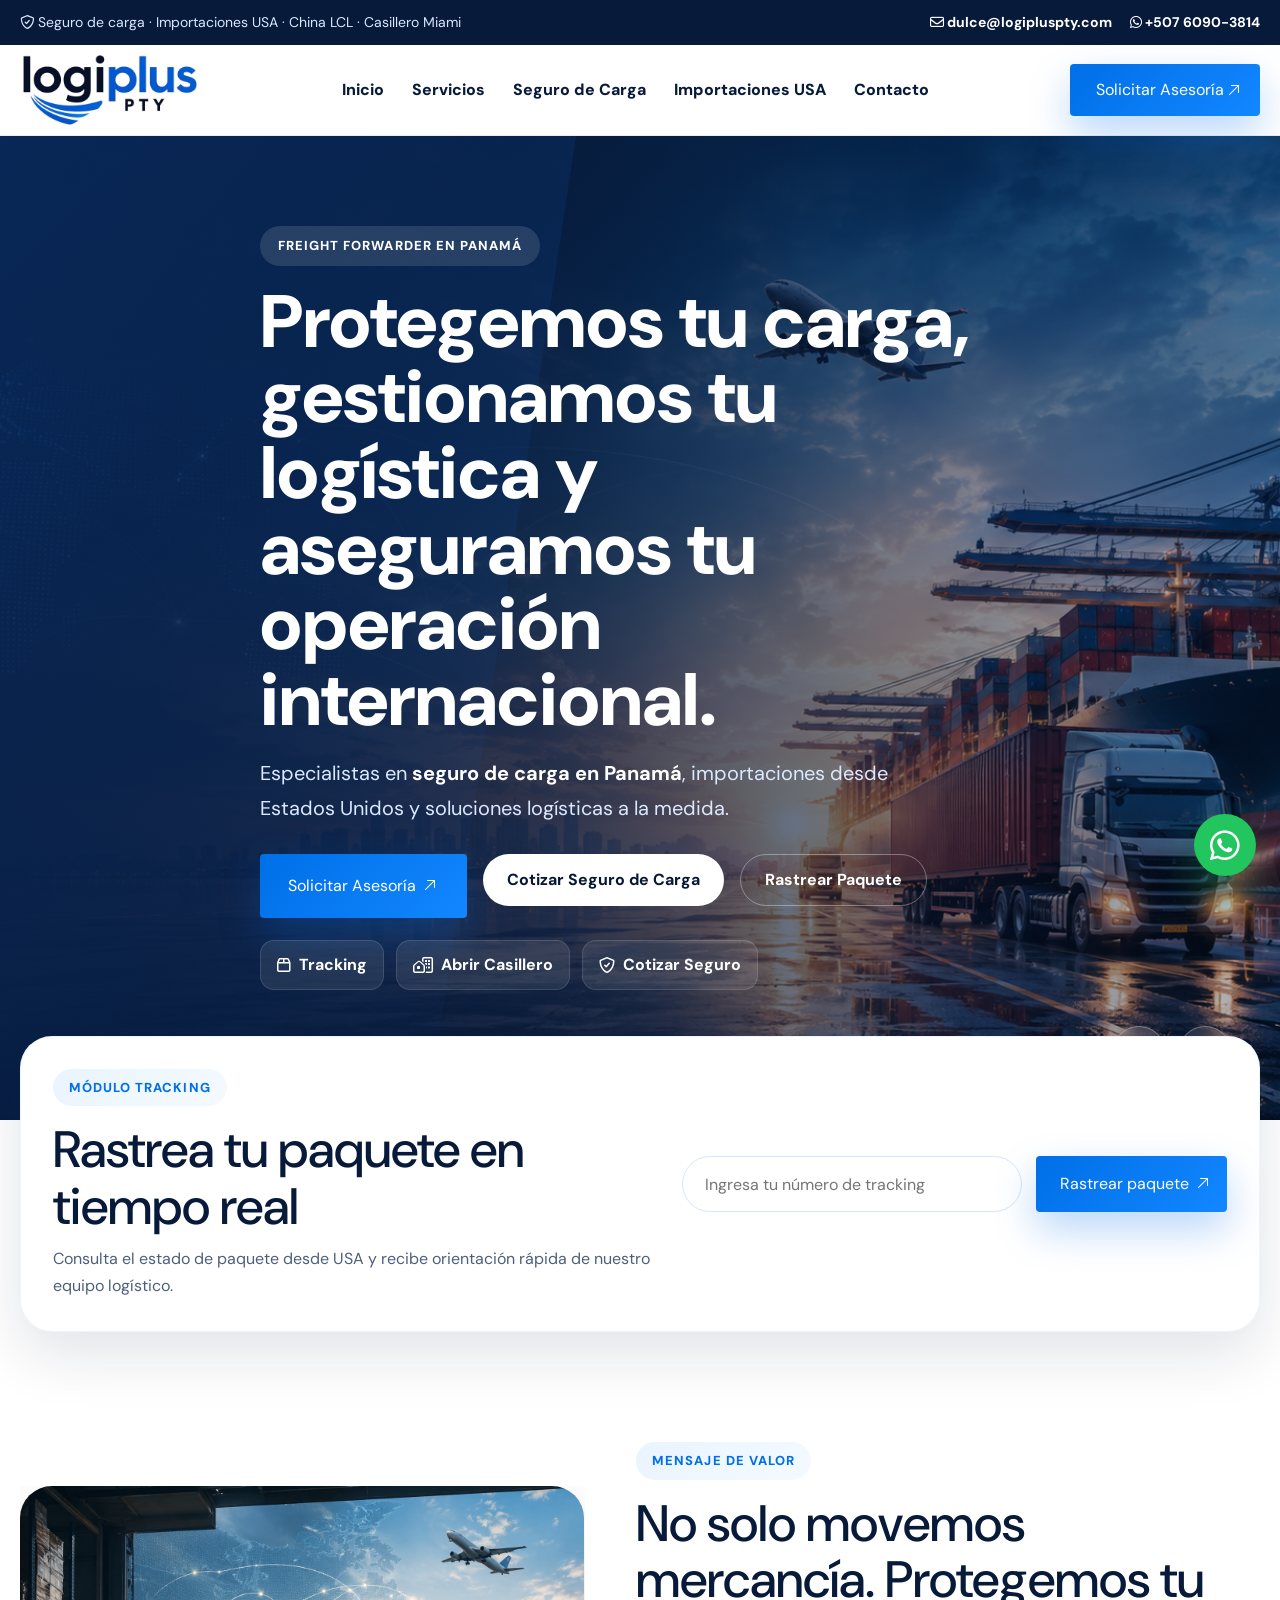
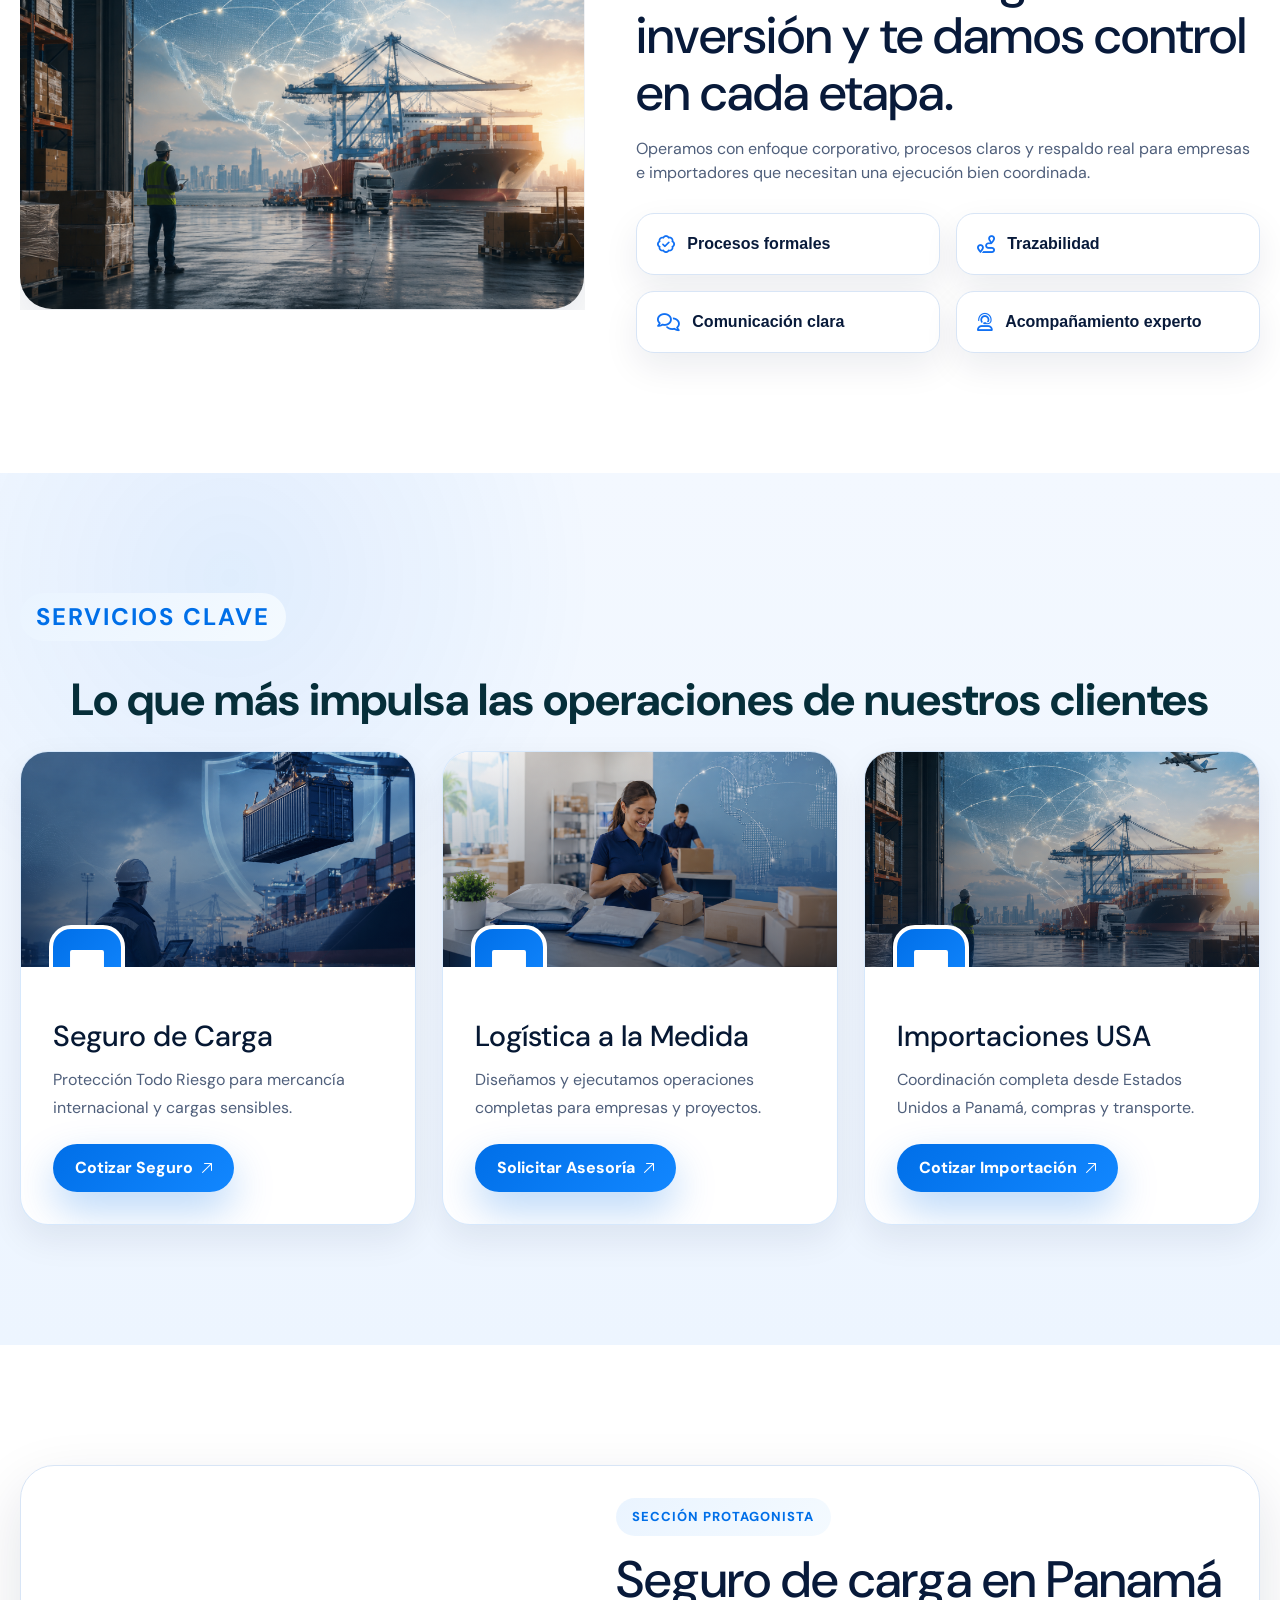
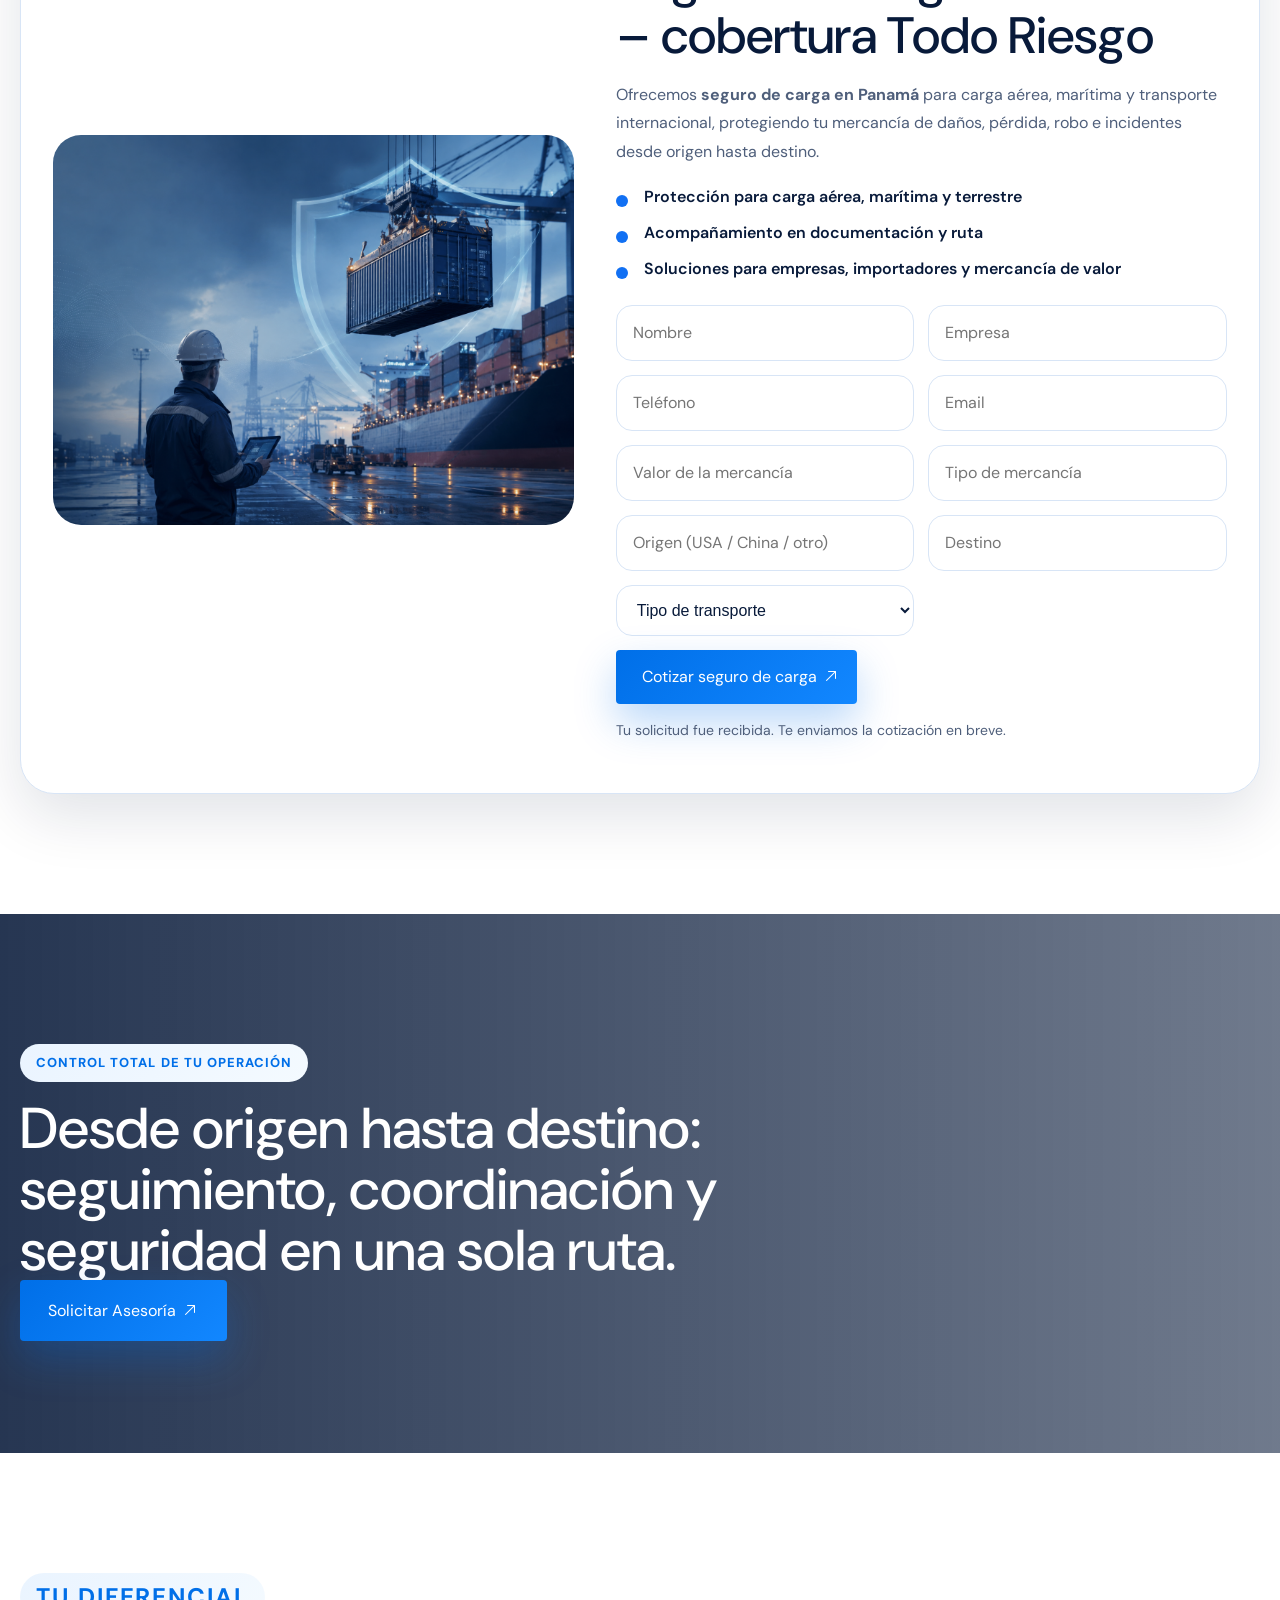
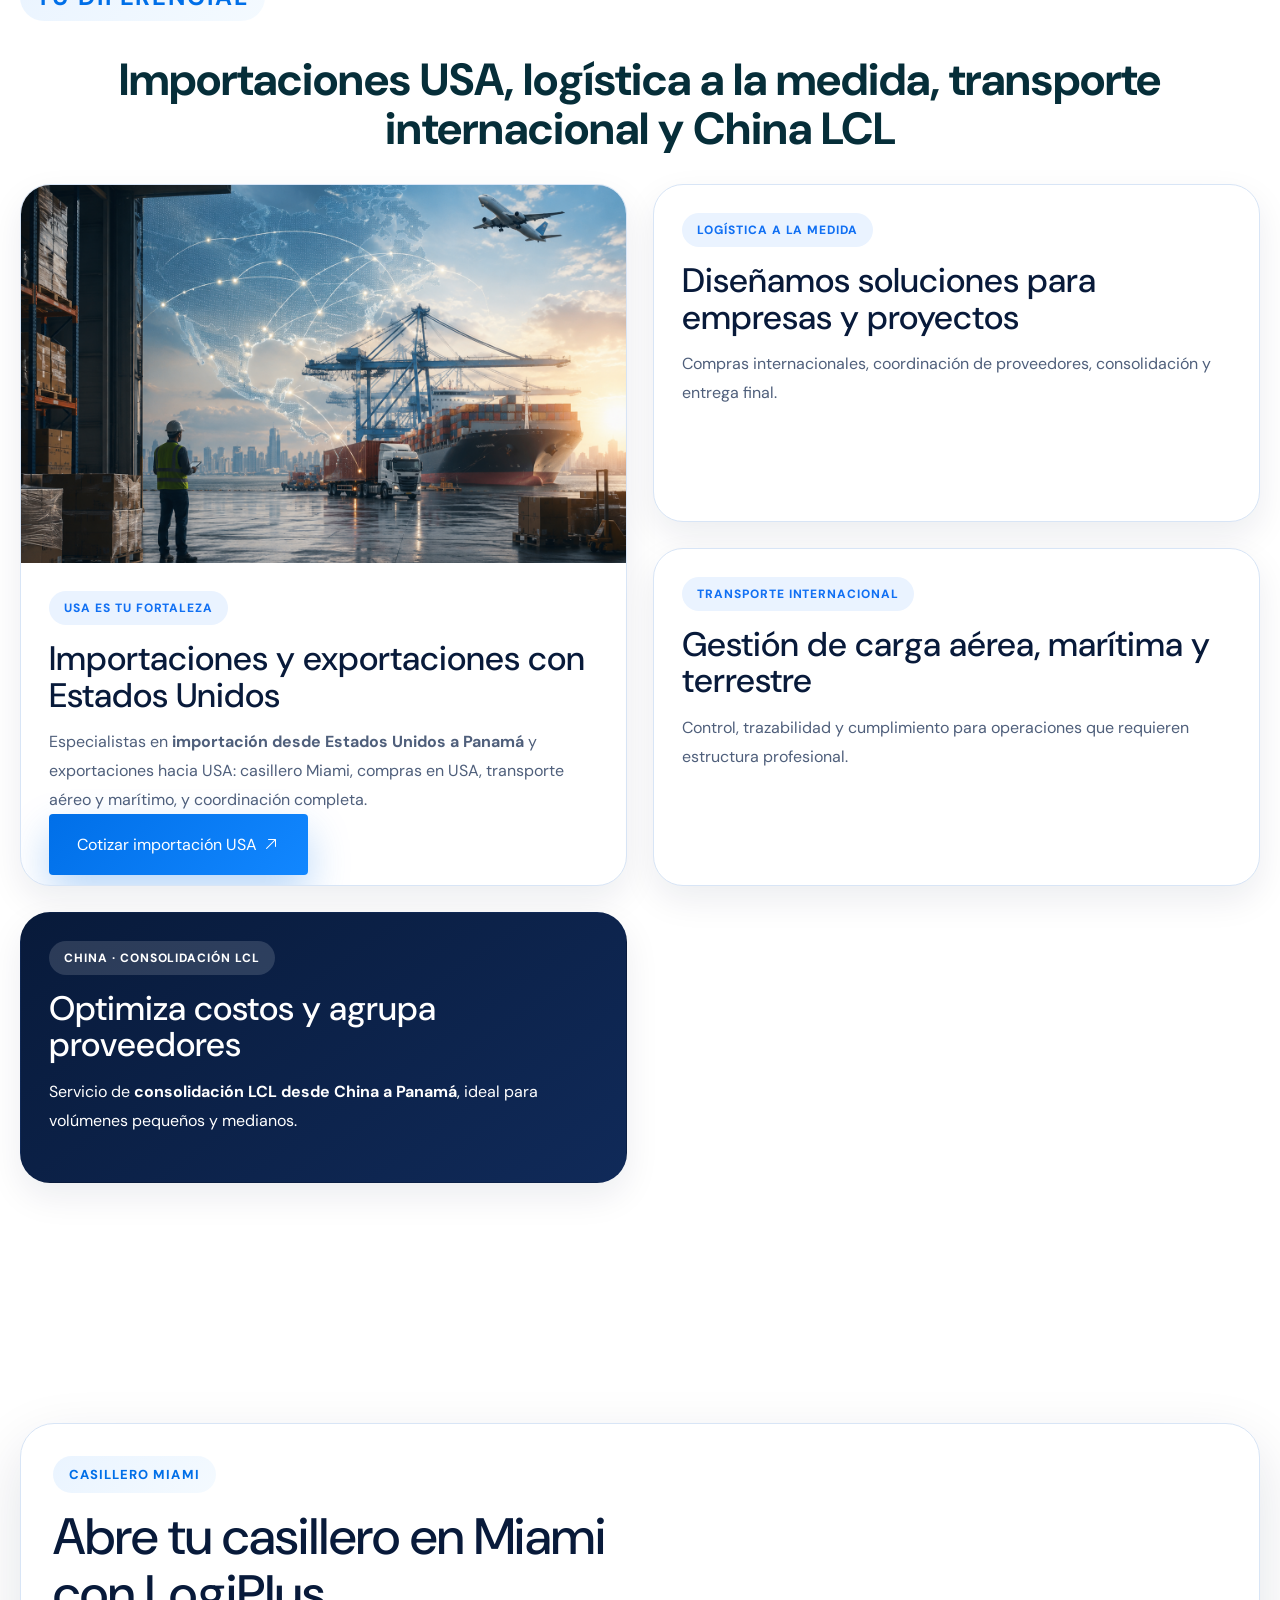
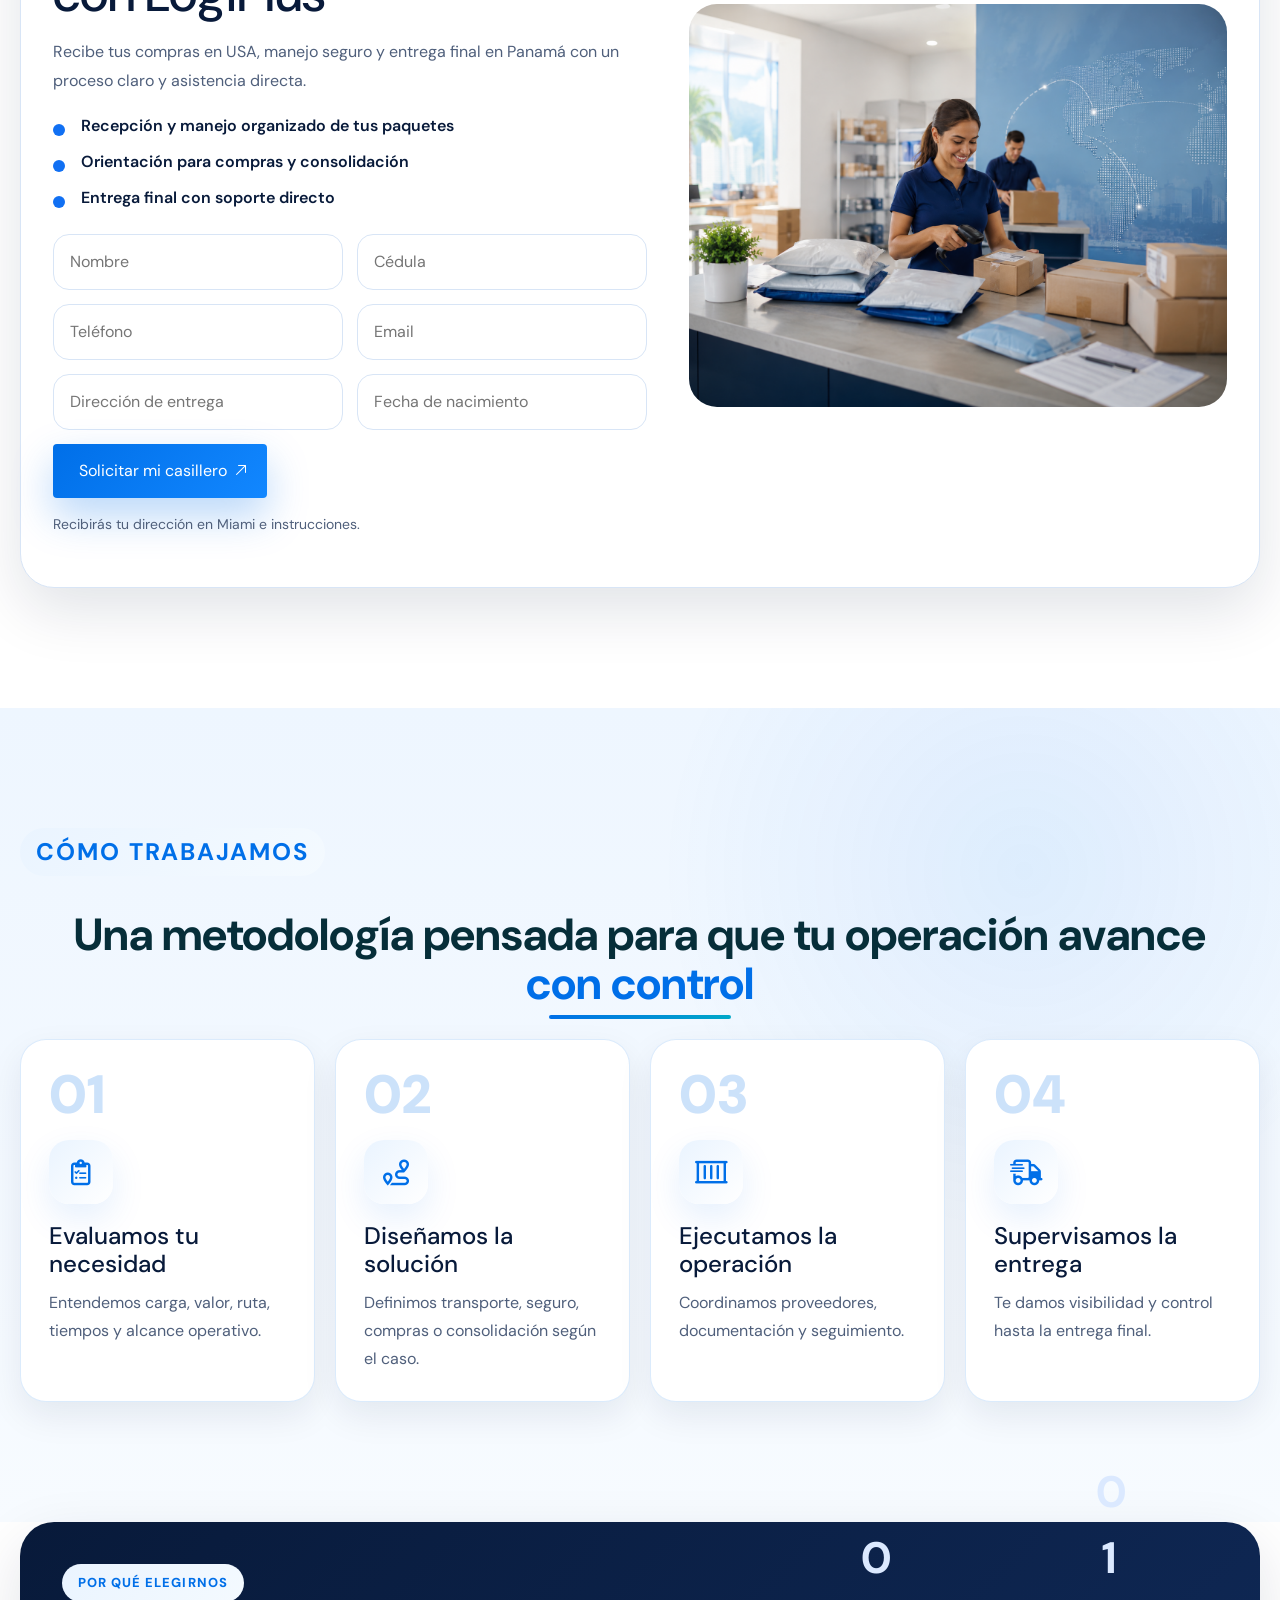
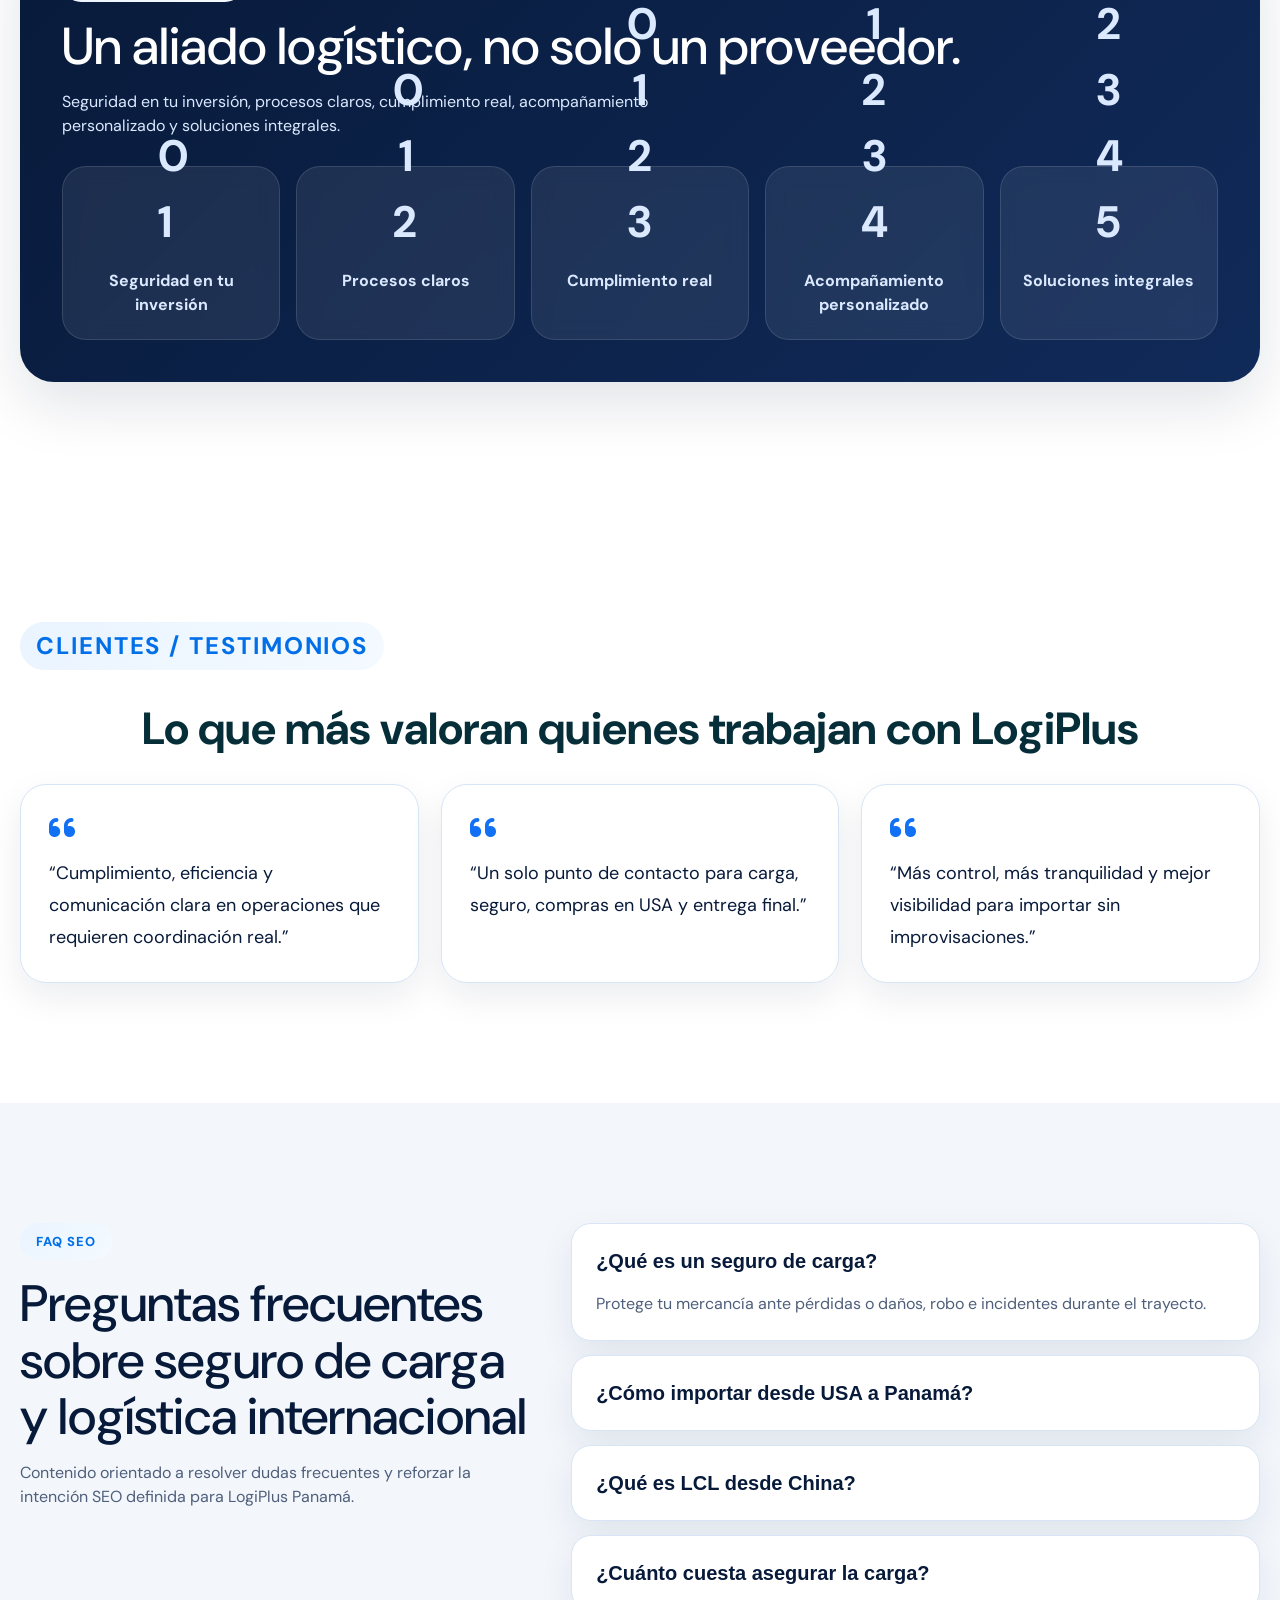
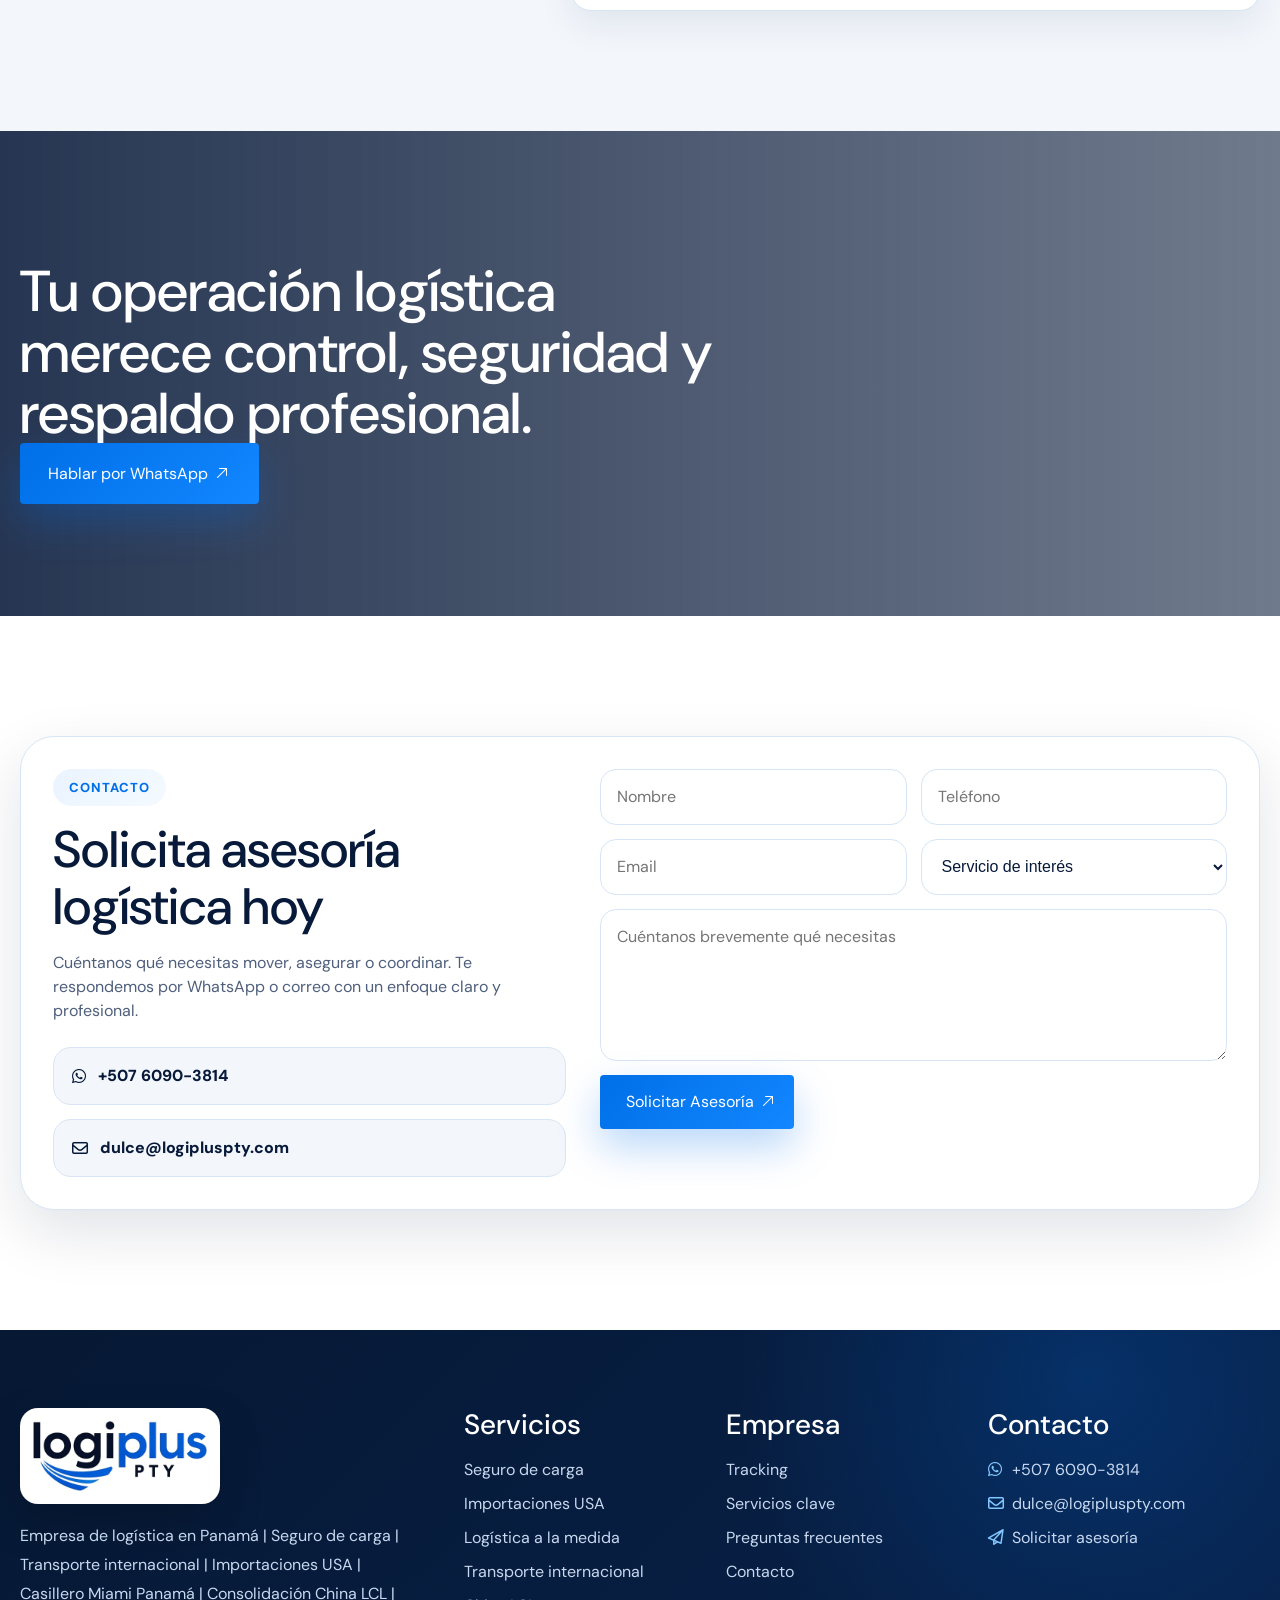
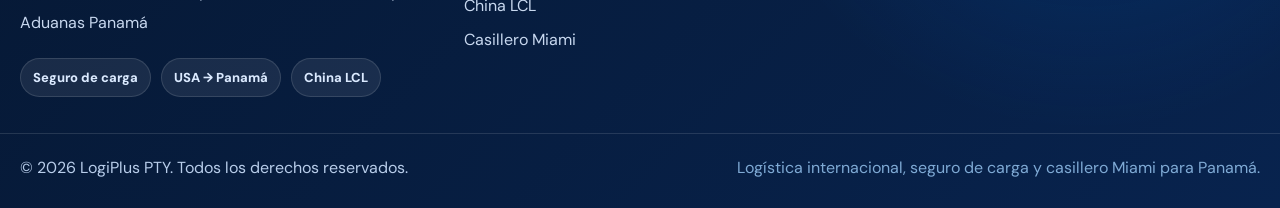
==== commit d863e209: "cd" ====
--- a/index.html
+++ b/index.html
@@ -21,7 +21,7 @@
   <link rel="stylesheet preload" href="assets/css/animate.css" as="style">
   <link rel="stylesheet preload" href="assets/css/odometer-theme-default.min.css" as="style">
   <link rel="stylesheet preload" href="assets/css/style.css" as="style">
-  <link rel="stylesheet" href="assets/css/logiplus-custom.css?v=8.0">
+  <link rel="stylesheet" href="assets/css/logiplus-custom.css?v=8.1">
 
   <script type="application/ld+json">{
     "@context":"https://schema.org",
@@ -203,24 +203,39 @@
           <p class="trucker__align-center trucker__sub-titel wow fadeInUp">Servicios clave</p>
           <h2 class="trucker__main-title trucker__align-center wow fadeInUp">Lo que más impulsa las operaciones de nuestros clientes</h2>
         </div>
-        <div class="lp-services-grid">
-          <article class="lp-service-card wow fadeInUp">
-            <div class="lp-service-card__icon"><img src="assets/images/logiplus/insurance-shield.svg" alt="Seguro de carga"></div>
-            <h3>Seguro de Carga</h3>
-            <p>Protección Todo Riesgo para mercancía internacional y cargas sensibles.</p>
-            <a href="#seguro">Cotizar Seguro <i class="fa-light fa-arrow-up-right"></i></a>
-          </article>
-          <article class="lp-service-card wow fadeInUp" data-wow-delay="0.1s">
-            <div class="lp-service-card__icon"><img src="assets/images/logiplus/warehouse-control.svg" alt="Logística a la medida"></div>
-            <h3>Logística a la Medida</h3>
-            <p>Diseñamos y ejecutamos operaciones completas para empresas y proyectos.</p>
-            <a href="#usa">Solicitar Asesoría <i class="fa-light fa-arrow-up-right"></i></a>
-          </article>
-          <article class="lp-service-card wow fadeInUp" data-wow-delay="0.2s">
-            <div class="lp-service-card__icon"><img src="assets/images/logiplus/usa-imports.svg" alt="Importaciones USA"></div>
-            <h3>Importaciones USA</h3>
-            <p>Coordinación completa desde Estados Unidos a Panamá, compras y transporte.</p>
-            <a href="#usa">Cotizar Importación <i class="fa-light fa-arrow-up-right"></i></a>
+        <div class="lp-services-grid lp-services-grid--visual">
+          <article class="lp-service-card lp-service-card--visual wow fadeInUp">
+            <div class="lp-service-card__image">
+              <img src="assets/images/logiplus/insurance-v8.png" alt="Seguro de carga Panamá para mercancía internacional">
+              <span class="lp-service-card__badge"><img src="assets/images/logiplus/insurance-shield.svg" alt=""></span>
+            </div>
+            <div class="lp-service-card__body">
+              <h3>Seguro de Carga</h3>
+              <p>Protección Todo Riesgo para mercancía internacional y cargas sensibles.</p>
+              <a class="lp-brand-btn" href="#seguro">Cotizar Seguro <i class="fa-light fa-arrow-up-right"></i></a>
+            </div>
+          </article>
+          <article class="lp-service-card lp-service-card--visual wow fadeInUp" data-wow-delay="0.1s">
+            <div class="lp-service-card__image">
+              <img src="assets/images/logiplus/locker-v8.png" alt="Logística a la medida para empresas y proyectos">
+              <span class="lp-service-card__badge"><img src="assets/images/logiplus/warehouse-control.svg" alt=""></span>
+            </div>
+            <div class="lp-service-card__body">
+              <h3>Logística a la Medida</h3>
+              <p>Diseñamos y ejecutamos operaciones completas para empresas y proyectos.</p>
+              <a class="lp-brand-btn" href="#usa">Solicitar Asesoría <i class="fa-light fa-arrow-up-right"></i></a>
+            </div>
+          </article>
+          <article class="lp-service-card lp-service-card--visual wow fadeInUp" data-wow-delay="0.2s">
+            <div class="lp-service-card__image">
+              <img src="assets/images/logiplus/usa-v8.png" alt="Importaciones desde Estados Unidos a Panamá">
+              <span class="lp-service-card__badge"><img src="assets/images/logiplus/usa-imports.svg" alt=""></span>
+            </div>
+            <div class="lp-service-card__body">
+              <h3>Importaciones USA</h3>
+              <p>Coordinación completa desde Estados Unidos a Panamá, compras y transporte.</p>
+              <a class="lp-brand-btn" href="#usa">Cotizar Importación <i class="fa-light fa-arrow-up-right"></i></a>
+            </div>
           </article>
         </div>
       </div>
@@ -342,15 +357,15 @@
 
     <section class="lp-process-section">
       <div class="trucker__container">
-        <div class="trucker__title-wrapper">
+        <div class="trucker__title-wrapper lp-process-title">
           <p class="trucker__align-center trucker__sub-titel wow fadeInUp">Cómo trabajamos</p>
-          <h2 class="trucker__main-title trucker__align-center wow fadeInUp">Una metodología pensada para que tu operación avance con control</h2>
+          <h2 class="trucker__main-title trucker__align-center wow fadeInUp">Una metodología pensada para que tu operación avance <span>con control</span></h2>
         </div>
         <div class="lp-process-grid">
-          <article class="lp-process-item wow fadeInUp"><span>01</span><h3>Evaluamos tu necesidad</h3><p>Entendemos carga, valor, ruta, tiempos y alcance operativo.</p></article>
-          <article class="lp-process-item wow fadeInUp" data-wow-delay="0.1s"><span>02</span><h3>Diseñamos la solución</h3><p>Definimos transporte, seguro, compras o consolidación según el caso.</p></article>
-          <article class="lp-process-item wow fadeInUp" data-wow-delay="0.2s"><span>03</span><h3>Ejecutamos la operación</h3><p>Coordinamos proveedores, documentación y seguimiento.</p></article>
-          <article class="lp-process-item wow fadeInUp" data-wow-delay="0.3s"><span>04</span><h3>Supervisamos la entrega</h3><p>Te damos visibilidad y control hasta la entrega final.</p></article>
+          <article class="lp-process-item wow fadeInUp"><span>01</span><div class="lp-process-icon"><i class="fa-regular fa-clipboard-list-check"></i></div><h3>Evaluamos tu necesidad</h3><p>Entendemos carga, valor, ruta, tiempos y alcance operativo.</p></article>
+          <article class="lp-process-item wow fadeInUp" data-wow-delay="0.1s"><span>02</span><div class="lp-process-icon"><i class="fa-regular fa-route"></i></div><h3>Diseñamos la solución</h3><p>Definimos transporte, seguro, compras o consolidación según el caso.</p></article>
+          <article class="lp-process-item wow fadeInUp" data-wow-delay="0.2s"><span>03</span><div class="lp-process-icon"><i class="fa-regular fa-container-storage"></i></div><h3>Ejecutamos la operación</h3><p>Coordinamos proveedores, documentación y seguimiento.</p></article>
+          <article class="lp-process-item wow fadeInUp" data-wow-delay="0.3s"><span>04</span><div class="lp-process-icon"><i class="fa-regular fa-truck-fast"></i></div><h3>Supervisamos la entrega</h3><p>Te damos visibilidad y control hasta la entrega final.</p></article>
         </div>
       </div>
     </section>
@@ -463,27 +478,42 @@
   </main>
 
   <footer class="lp-footer">
-    <div class="trucker__container lp-footer__grid">
+    <div class="trucker__container lp-footer__grid lp-footer__grid--expanded">
       <div>
         <img src="assets/images/logo/logiplus-logo.webp" alt="LogiPlus PTY" class="lp-footer__logo">
         <p>Empresa de logística en Panamá | Seguro de carga | Transporte internacional | Importaciones USA | Casillero Miami Panamá | Consolidación China LCL | Aduanas Panamá</p>
+        <div class="lp-footer__mini-badges">
+          <span>Seguro de carga</span>
+          <span>USA → Panamá</span>
+          <span>China LCL</span>
+        </div>
       </div>
       <div>
-        <h3>Enlaces</h3>
-        <a href="#servicios">Servicios</a>
-        <a href="#seguro">Seguro de Carga</a>
+        <h3>Servicios</h3>
+        <a href="#seguro">Seguro de carga</a>
         <a href="#usa">Importaciones USA</a>
-        <a href="#casillero">Casillero</a>
+        <a href="#usa">Logística a la medida</a>
+        <a href="#usa">Transporte internacional</a>
+        <a href="#usa">China LCL</a>
+        <a href="#casillero">Casillero Miami</a>
+      </div>
+      <div>
+        <h3>Empresa</h3>
+        <a href="#tracking">Tracking</a>
+        <a href="#servicios">Servicios clave</a>
+        <a href="#faq">Preguntas frecuentes</a>
+        <a href="#contacto">Contacto</a>
       </div>
       <div>
         <h3>Contacto</h3>
-        <a href="https://wa.me/50760903814" target="_blank" rel="noopener">+507 6090-3814</a>
-        <a href="mailto:dulce@logipluspty.com">dulce@logipluspty.com</a>
+        <a href="https://wa.me/50760903814" target="_blank" rel="noopener"><i class="fa-brands fa-whatsapp"></i> +507 6090-3814</a>
+        <a href="mailto:dulce@logipluspty.com"><i class="fa-regular fa-envelope"></i> dulce@logipluspty.com</a>
+        <a href="#contacto"><i class="fa-regular fa-paper-plane"></i> Solicitar asesoría</a>
       </div>
     </div>
     <div class="trucker__container lp-footer__bottom">
-      <span>© <span id="currentYear"></span> LogiPlus PTY. Todos los derechos reservados.</span>
-      <span>Desarrollado por LulabTech</span>
+      <span>© 2026 LogiPlus PTY. Todos los derechos reservados.</span>
+      <span>Logística internacional, seguro de carga y casillero Miami para Panamá.</span>
     </div>
   </footer>
 
--- a/assets/css/logiplus-custom.css
+++ b/assets/css/logiplus-custom.css
@@ -223,3 +223,284 @@
   .lp-route-card h3,.lp-service-card h3{font-size:26px}
   .lp-route-card--large img{aspect-ratio:4/3}
 }
+
+
+/* ==============================
+   V8.1 — Ajustes de marca, servicios, proceso y footer
+   ============================== */
+:root{
+  --lp-brand-blue:#006fe8;
+  --lp-brand-blue-2:#1287ff;
+  --lp-brand-navy:#061833;
+  --lp-brand-teal:#00a8c8;
+}
+
+/* Botones con color LogiPlus, no verde/turquesa de plantilla */
+.trucker__btn-style-1,
+.lp-brand-btn{
+  background:linear-gradient(135deg,var(--lp-brand-blue),var(--lp-brand-blue-2))!important;
+  color:#fff!important;
+  border:0!important;
+  box-shadow:0 18px 42px rgba(0,111,232,.28)!important;
+}
+.trucker__btn-style-1::before,
+.trucker__btn-style-1::after{
+  background:linear-gradient(135deg,var(--lp-brand-navy),var(--lp-brand-blue))!important;
+}
+.trucker__btn-style-1:hover,
+.lp-brand-btn:hover{
+  color:#fff!important;
+  transform:translateY(-3px);
+  box-shadow:0 24px 55px rgba(0,111,232,.36)!important;
+}
+.trucker__btn-style-2{
+  color:var(--lp-brand-navy)!important;
+  background:#fff!important;
+}
+.trucker__sub-titel{
+  color:var(--lp-brand-blue)!important;
+  background:linear-gradient(135deg,#eaf4ff,#f4faff)!important;
+}
+
+/* Servicios clave más visuales, con imagen y hover tipo template */
+.lp-services-section{
+  background:
+    radial-gradient(circle at 18% 12%,rgba(0,111,232,.08),transparent 28%),
+    linear-gradient(180deg,#f3f8ff 0%,#edf5ff 100%)!important;
+}
+.lp-services-grid--visual{
+  align-items:stretch;
+}
+.lp-service-card--visual{
+  position:relative;
+  overflow:hidden;
+  padding:0!important;
+  border:1px solid rgba(0,111,232,.16)!important;
+  background:#fff!important;
+}
+.lp-service-card--visual::before{
+  content:"";
+  position:absolute;
+  inset:0;
+  background:linear-gradient(135deg,rgba(0,111,232,.13),rgba(0,168,200,.08));
+  opacity:0;
+  transition:.35s ease;
+  pointer-events:none;
+  z-index:1;
+}
+.lp-service-card--visual:hover::before{
+  opacity:1;
+}
+.lp-service-card--visual:hover{
+  transform:translateY(-10px)!important;
+  border-color:rgba(0,111,232,.48)!important;
+}
+.lp-service-card__image{
+  position:relative;
+  height:215px;
+  overflow:hidden;
+}
+.lp-service-card__image img{
+  width:100%;
+  height:100%;
+  object-fit:cover;
+  transition:transform .65s ease, filter .35s ease;
+}
+.lp-service-card--visual:hover .lp-service-card__image img{
+  transform:scale(1.08);
+  filter:saturate(1.08) contrast(1.04);
+}
+.lp-service-card__image::after{
+  content:"";
+  position:absolute;
+  inset:0;
+  background:linear-gradient(180deg,rgba(6,24,51,.03),rgba(6,24,51,.48));
+}
+.lp-service-card__badge{
+  position:absolute;
+  left:28px;
+  bottom:-34px;
+  z-index:3;
+  width:76px;
+  height:76px;
+  border-radius:22px;
+  display:flex;
+  align-items:center;
+  justify-content:center;
+  background:linear-gradient(135deg,var(--lp-brand-blue),var(--lp-brand-blue-2));
+  box-shadow:0 18px 42px rgba(0,111,232,.35);
+  border:4px solid #fff;
+}
+.lp-service-card__badge img{
+  width:34px;
+  height:34px;
+  object-fit:contain;
+  filter:brightness(0) invert(1);
+}
+.lp-service-card__body{
+  position:relative;
+  z-index:2;
+  padding:54px 32px 32px;
+}
+.lp-service-card__body h3{
+  margin:0 0 14px;
+  font-size:29px;
+  color:var(--lp-brand-navy);
+  line-height:1.1;
+}
+.lp-service-card__body p{
+  line-height:1.75;
+  margin-bottom:22px;
+}
+.lp-brand-btn{
+  display:inline-flex;
+  align-items:center;
+  justify-content:center;
+  gap:9px;
+  min-height:48px;
+  padding:0 22px;
+  border-radius:999px;
+  font-weight:900;
+}
+.lp-service-card--visual:hover .lp-brand-btn{
+  background:linear-gradient(135deg,var(--lp-brand-navy),var(--lp-brand-blue))!important;
+}
+
+/* Cómo trabajamos: color de marca y un toque más visual sin tocar animaciones */
+.lp-process-section{
+  background:
+    radial-gradient(circle at 80% 20%,rgba(0,111,232,.08),transparent 30%),
+    linear-gradient(180deg,#eef6ff 0%,#f7fbff 100%)!important;
+}
+.lp-process-title .trucker__main-title span{
+  color:var(--lp-brand-blue);
+  position:relative;
+  display:inline-block;
+}
+.lp-process-title .trucker__main-title span::after{
+  content:"";
+  position:absolute;
+  left:10%;
+  right:10%;
+  bottom:-10px;
+  height:4px;
+  border-radius:99px;
+  background:linear-gradient(90deg,var(--lp-brand-blue),var(--lp-brand-teal));
+}
+.lp-process-item{
+  position:relative;
+  overflow:hidden;
+  border-color:rgba(0,111,232,.14)!important;
+}
+.lp-process-item::before{
+  content:"";
+  position:absolute;
+  inset:0;
+  background:linear-gradient(135deg,rgba(0,111,232,.10),rgba(0,168,200,.05));
+  opacity:0;
+  transition:.35s ease;
+}
+.lp-process-item:hover{
+  transform:translateY(-8px);
+  border-color:rgba(0,111,232,.36)!important;
+}
+.lp-process-item:hover::before{
+  opacity:1;
+}
+.lp-process-item > *{
+  position:relative;
+  z-index:1;
+}
+.lp-process-item span{
+  color:rgba(0,111,232,.20)!important;
+}
+.lp-process-icon{
+  width:64px;
+  height:64px;
+  border-radius:20px;
+  display:flex;
+  align-items:center;
+  justify-content:center;
+  background:linear-gradient(135deg,#eaf4ff,#fff);
+  color:var(--lp-brand-blue);
+  font-size:26px;
+  margin-bottom:18px;
+  box-shadow:0 14px 34px rgba(0,111,232,.10);
+}
+.lp-process-item:hover .lp-process-icon{
+  background:linear-gradient(135deg,var(--lp-brand-blue),var(--lp-brand-blue-2));
+  color:#fff;
+}
+
+/* Footer más completo, sin backlink ni mención Lulab */
+.lp-footer{
+  background:
+    radial-gradient(circle at 85% 10%,rgba(0,111,232,.22),transparent 30%),
+    linear-gradient(135deg,#061833 0%,#08234e 100%)!important;
+}
+.lp-footer__grid--expanded{
+  grid-template-columns:1.35fr .75fr .75fr .9fr!important;
+}
+.lp-footer__logo{
+  box-shadow:0 18px 45px rgba(0,0,0,.18);
+}
+.lp-footer__mini-badges{
+  display:flex;
+  gap:10px;
+  flex-wrap:wrap;
+  margin-top:20px;
+}
+.lp-footer__mini-badges span{
+  display:inline-flex;
+  padding:9px 12px;
+  border-radius:999px;
+  background:rgba(255,255,255,.08);
+  border:1px solid rgba(255,255,255,.12);
+  color:#dbeaff;
+  font-size:13px;
+  font-weight:800;
+}
+.lp-footer a i{
+  width:20px;
+  color:#82c8ff;
+}
+.lp-footer__bottom{
+  color:#b8cdea;
+}
+.lp-footer__bottom span:last-child{
+  color:#7faad5;
+}
+
+/* Responsivo */
+@media (max-width:1199px){
+  .lp-footer__grid--expanded{
+    grid-template-columns:1fr 1fr!important;
+  }
+}
+@media (max-width:991px){
+  .lp-service-card__image{
+    height:250px;
+  }
+}
+@media (max-width:767px){
+  .lp-services-grid--visual{
+    grid-template-columns:1fr!important;
+  }
+  .lp-service-card__image{
+    height:220px;
+  }
+  .lp-service-card__body{
+    padding:52px 24px 28px;
+  }
+  .lp-service-card__body h3{
+    font-size:26px;
+    overflow-wrap:normal;
+    word-break:normal;
+  }
+  .lp-process-title .trucker__main-title span::after{
+    bottom:-6px;
+  }
+  .lp-footer__grid--expanded{
+    grid-template-columns:1fr!important;
+  }
+}
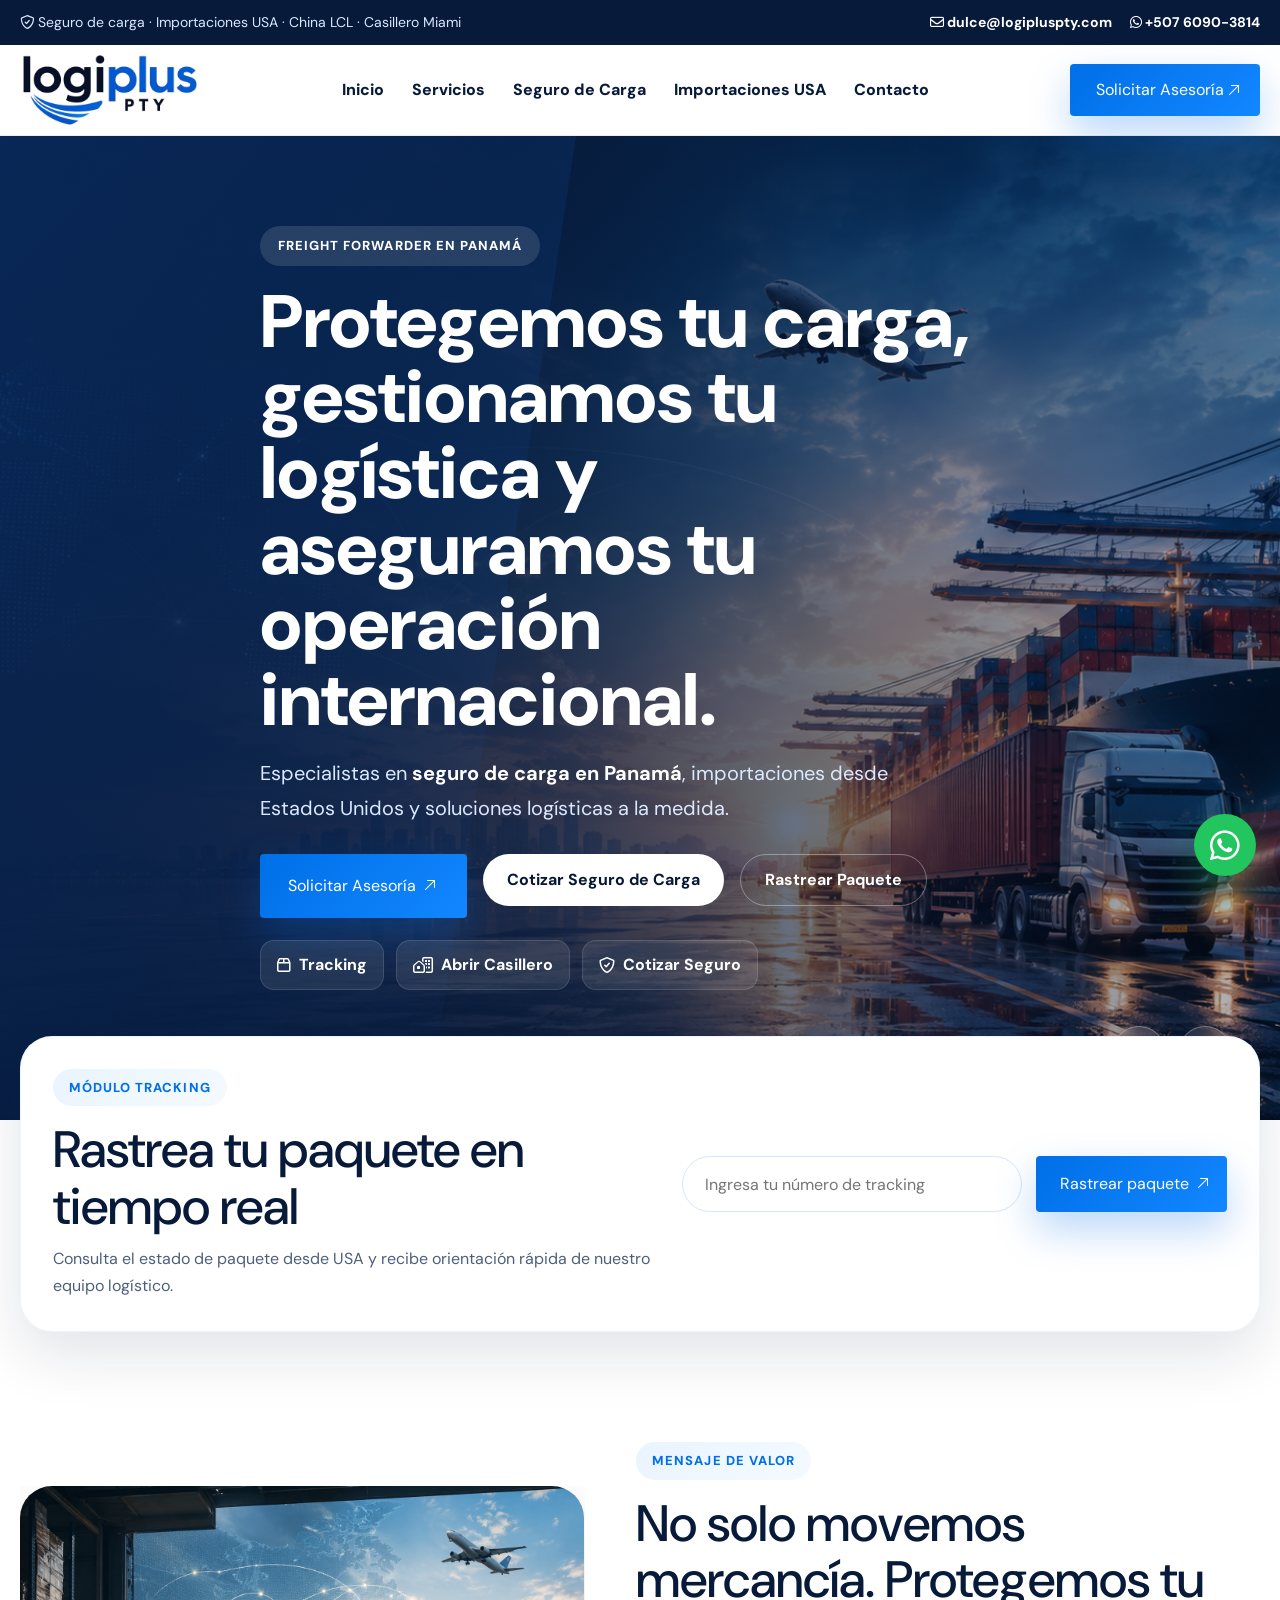
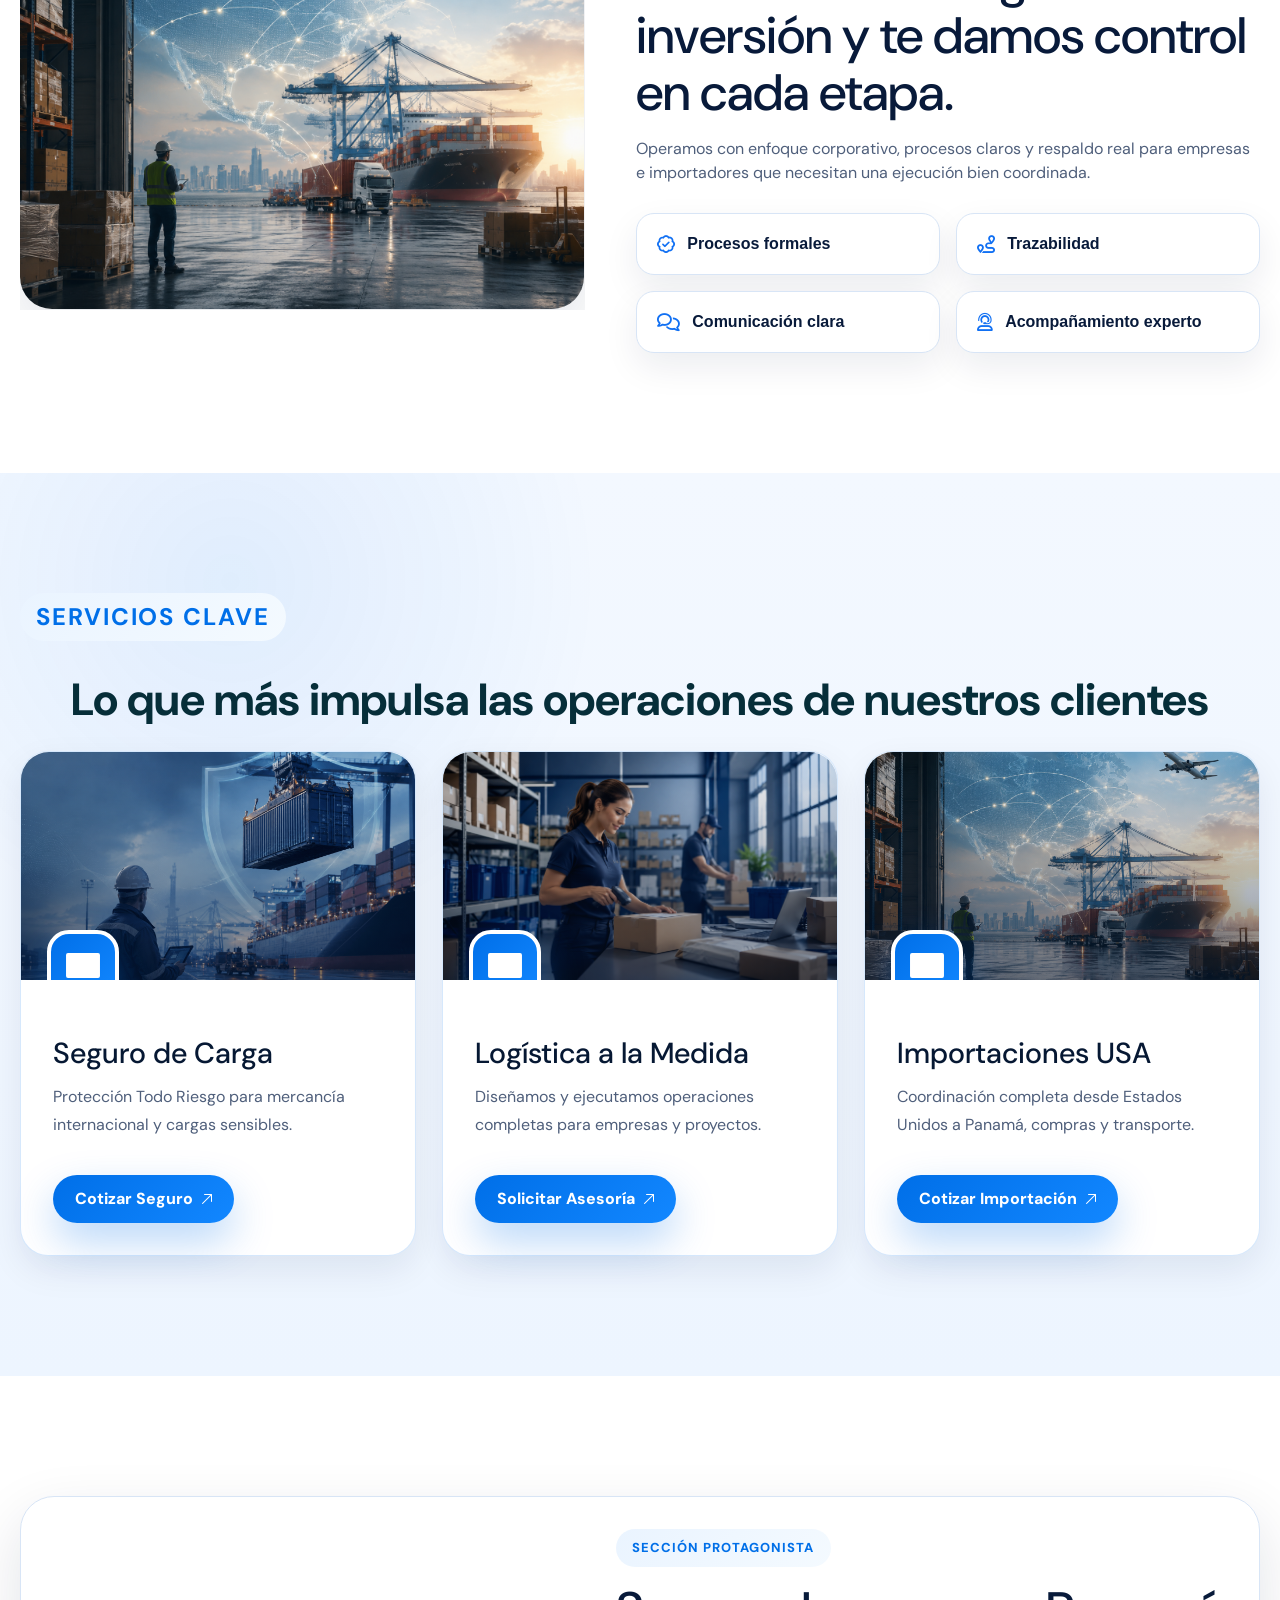
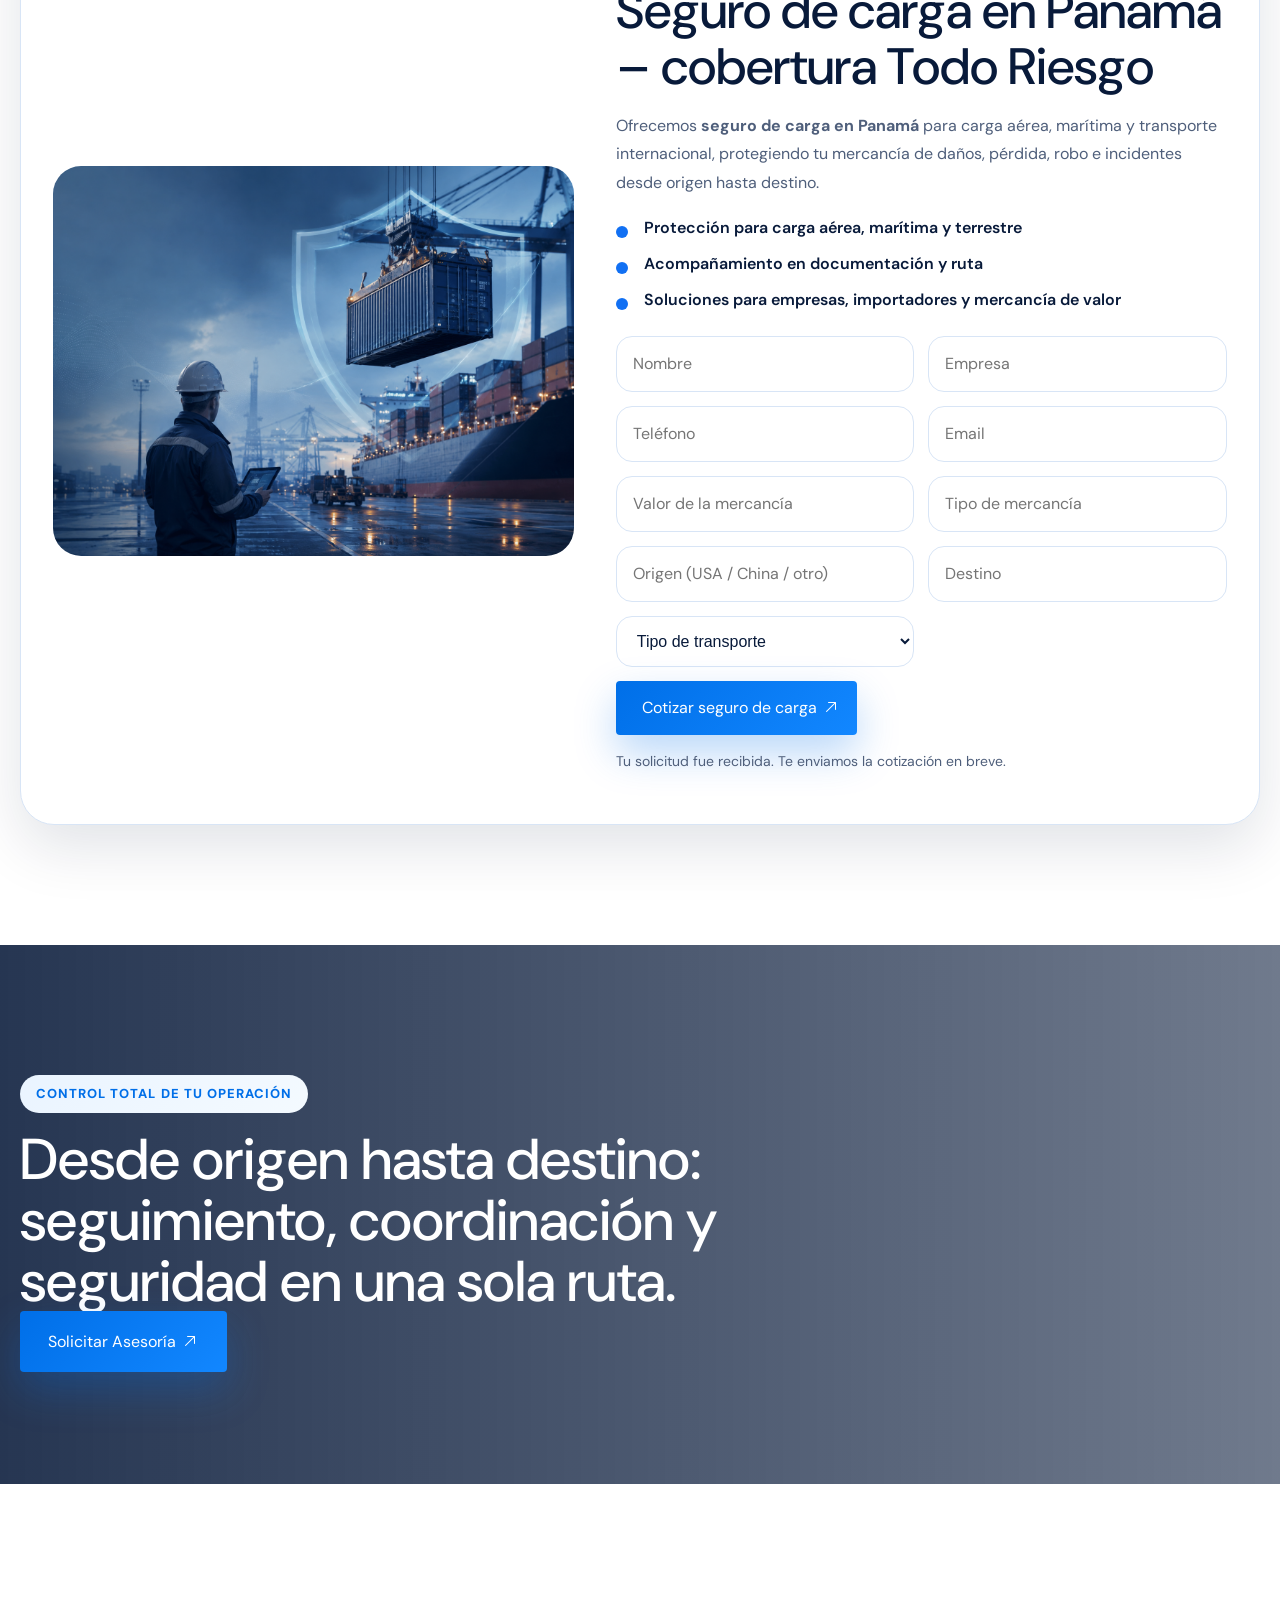
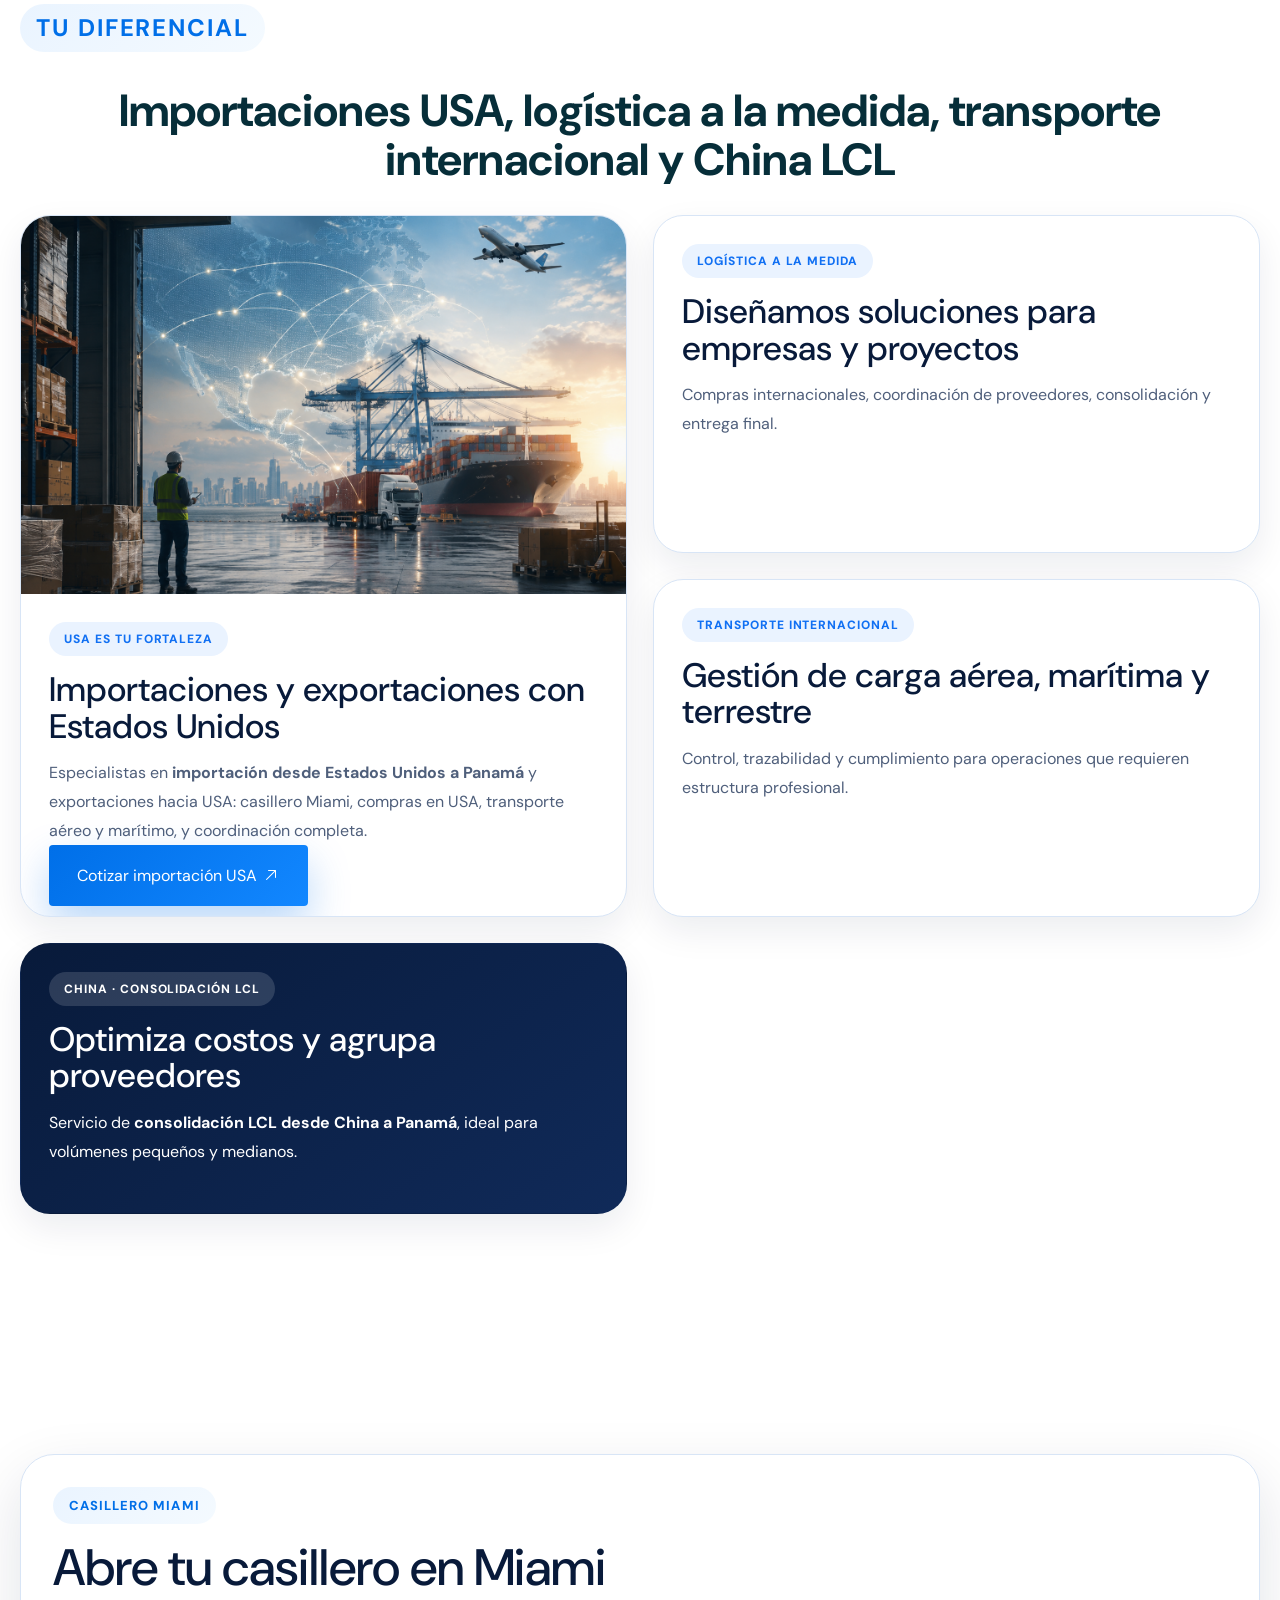
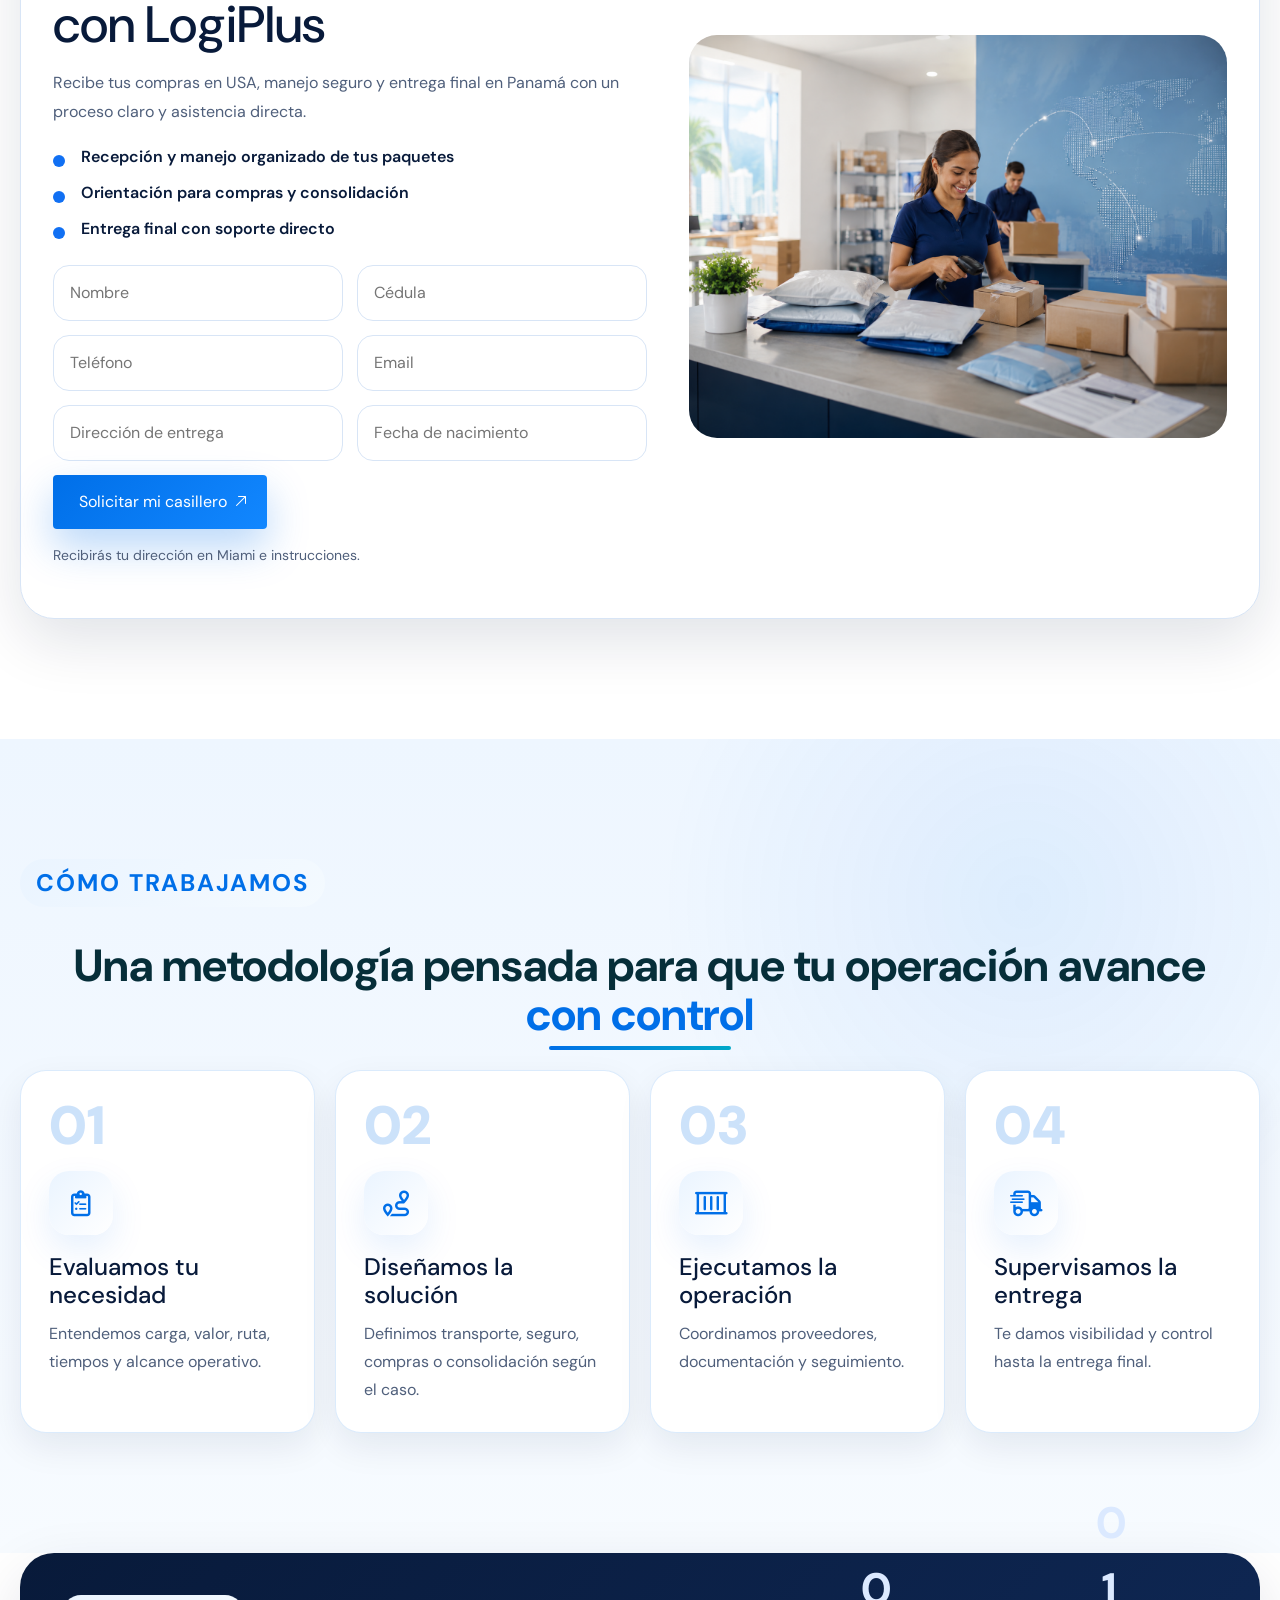
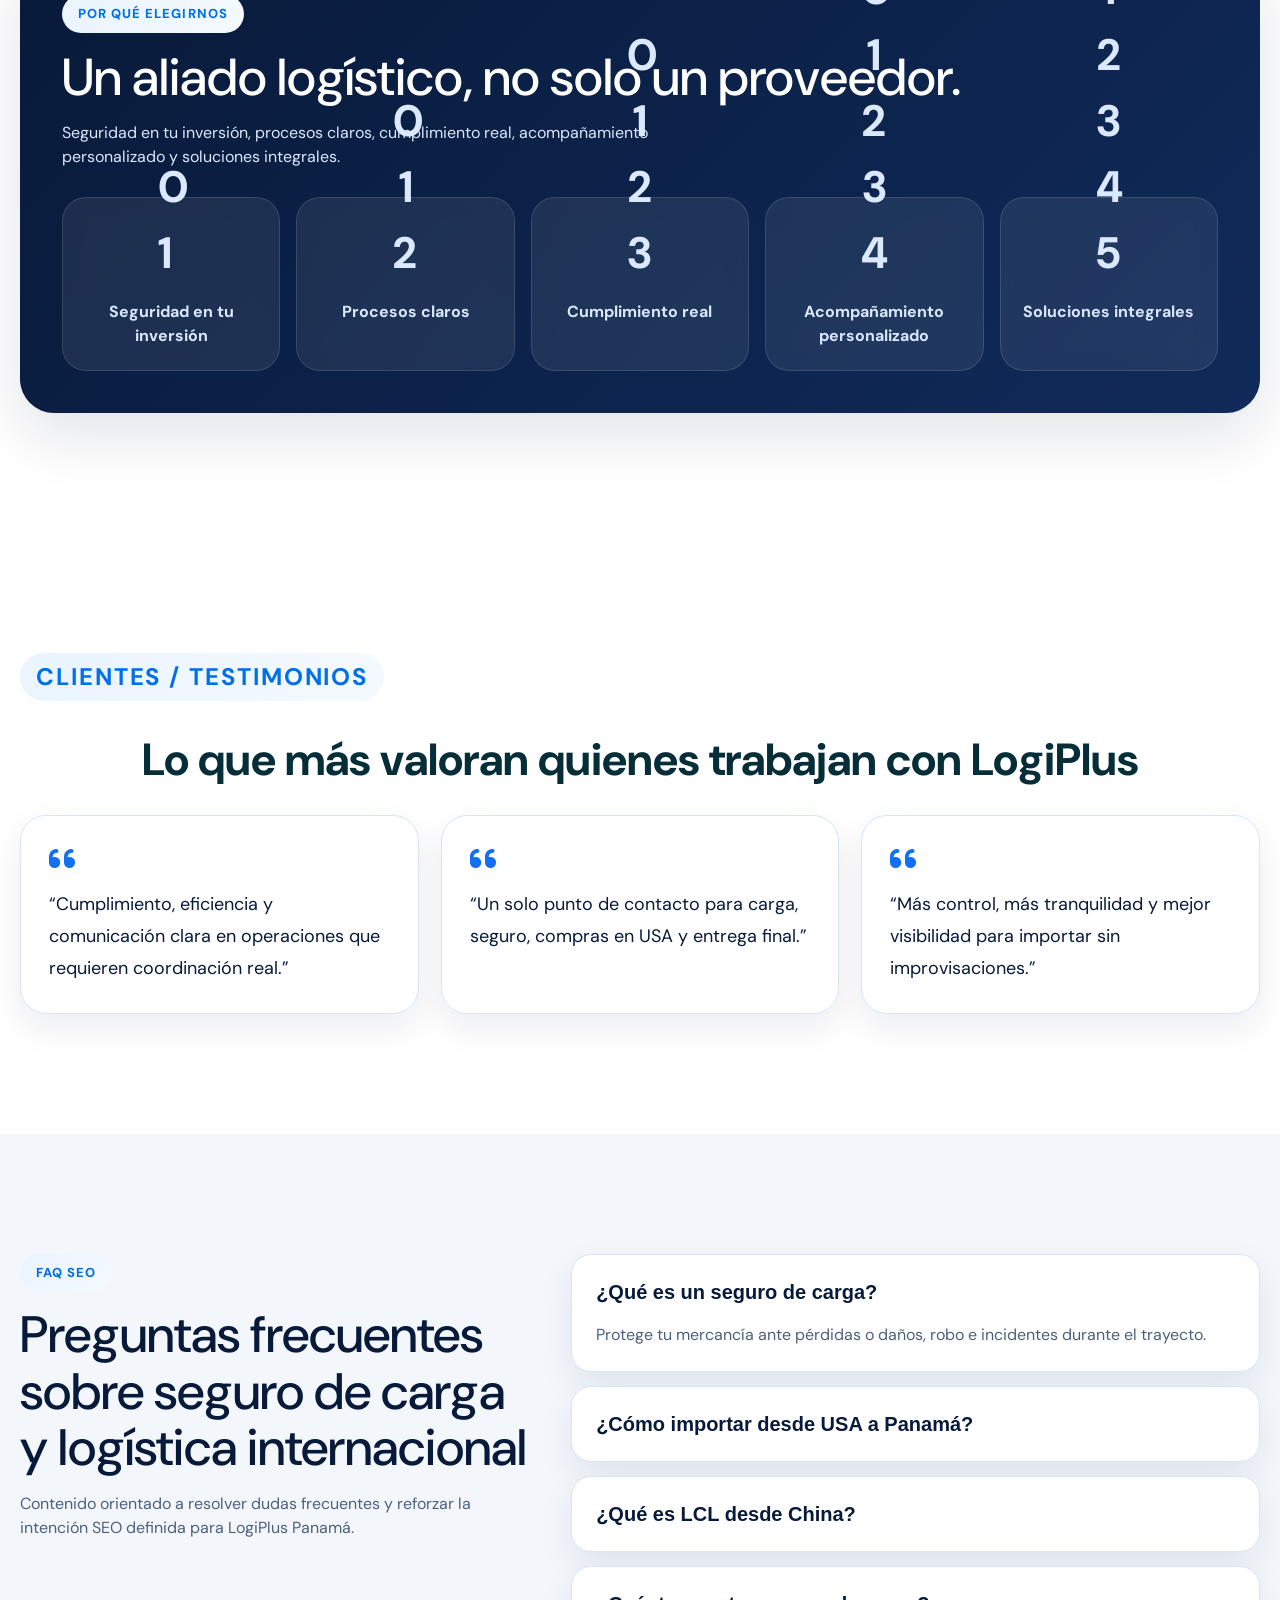
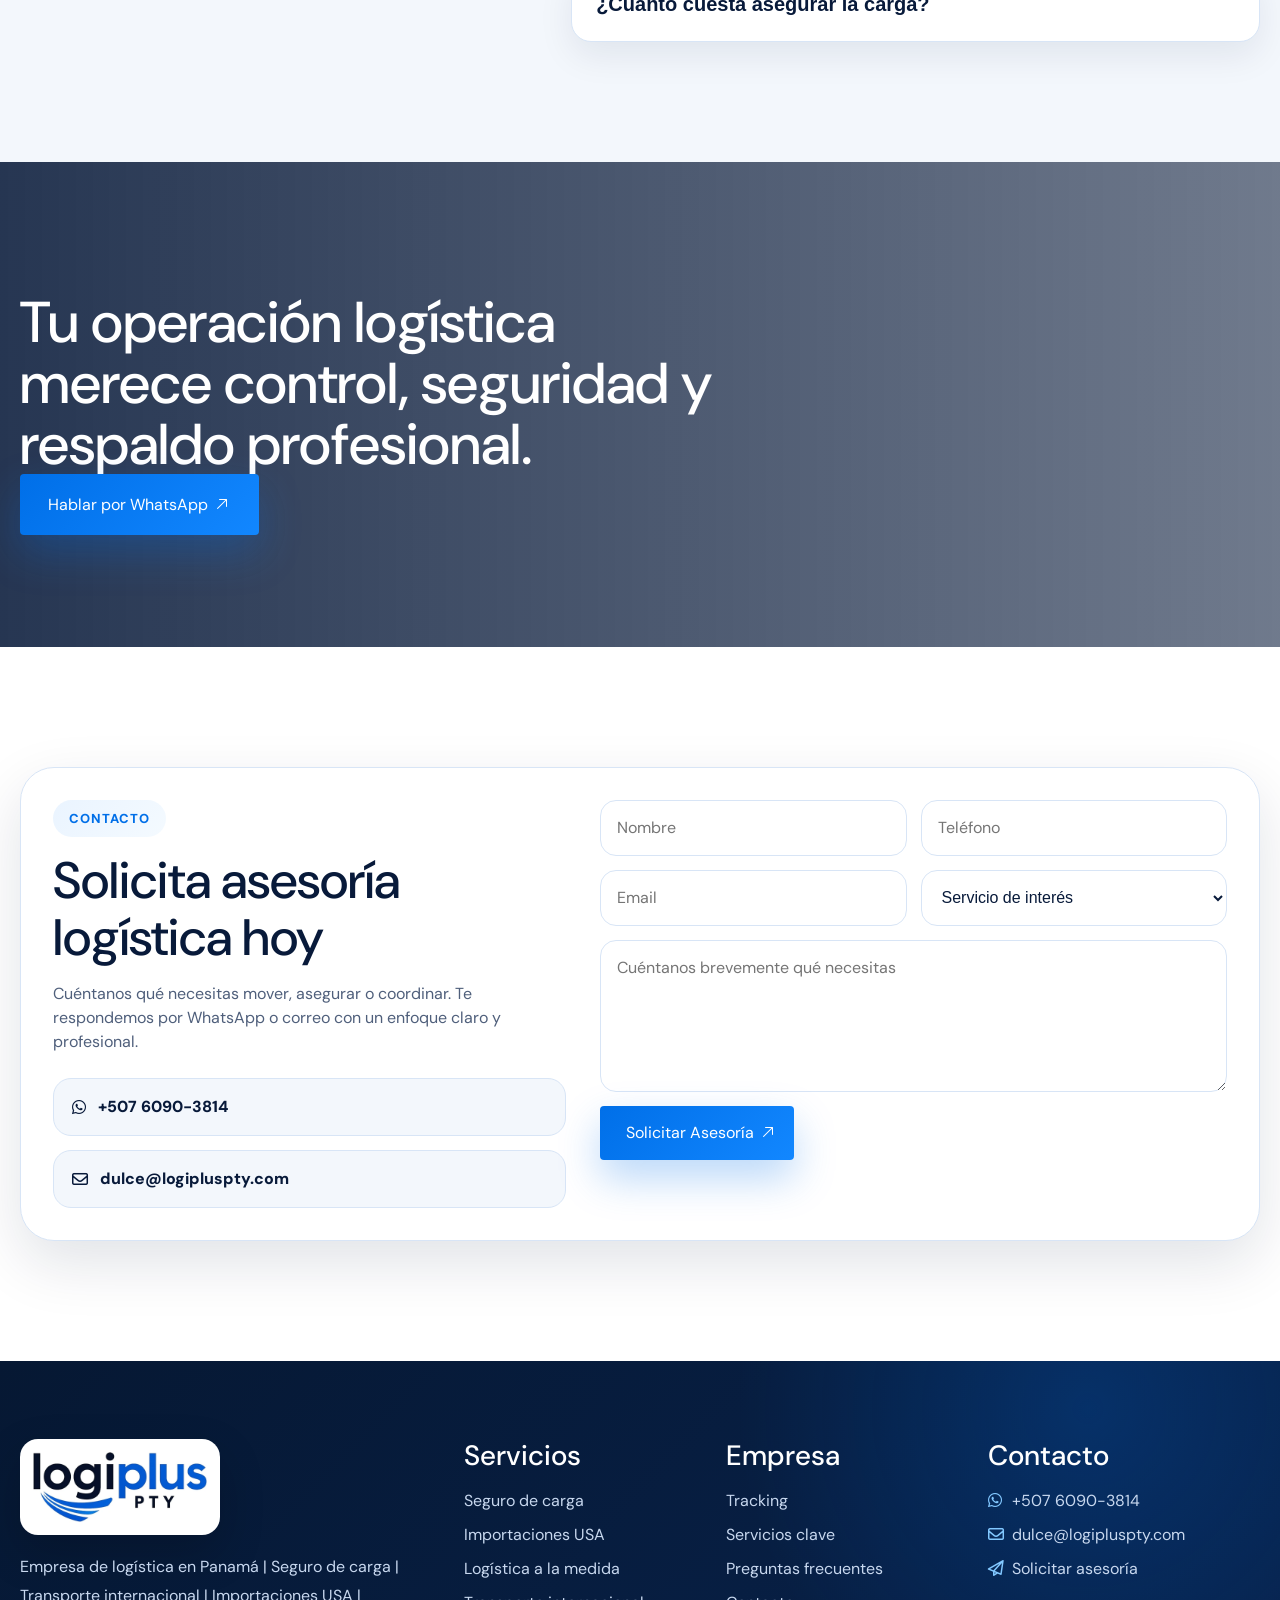
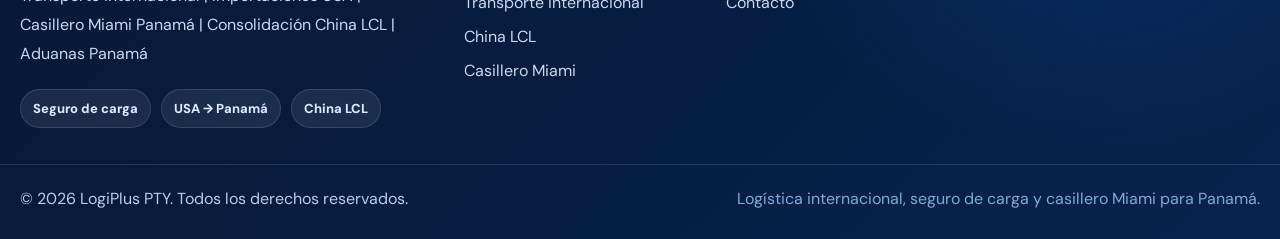
==== commit c986d9ae: "cd" ====
--- a/index.html
+++ b/index.html
@@ -21,7 +21,7 @@
   <link rel="stylesheet preload" href="assets/css/animate.css" as="style">
   <link rel="stylesheet preload" href="assets/css/odometer-theme-default.min.css" as="style">
   <link rel="stylesheet preload" href="assets/css/style.css" as="style">
-  <link rel="stylesheet" href="assets/css/logiplus-custom.css?v=8.1">
+  <link rel="stylesheet" href="assets/css/logiplus-custom.css?v=8.2">
 
   <script type="application/ld+json">{
     "@context":"https://schema.org",
@@ -119,7 +119,7 @@
             </div>
           </div>
           <div class="swiper-slide">
-            <div class="lp-hero__slide" data-background="assets/images/logiplus/insurance-v8.png">
+            <div class="lp-hero__slide" data-background="assets/images/logiplus/service-seguro-v82.png">
               <div class="lp-hero__overlay"></div>
               <div class="lp-hero__shape"></div>
               <div class="trucker__container">
@@ -136,7 +136,7 @@
             </div>
           </div>
           <div class="swiper-slide">
-            <div class="lp-hero__slide" data-background="assets/images/logiplus/usa-v8.png">
+            <div class="lp-hero__slide" data-background="assets/images/logiplus/service-usa-v82.png">
               <div class="lp-hero__overlay"></div>
               <div class="lp-hero__shape"></div>
               <div class="trucker__container">
@@ -217,7 +217,7 @@
           </article>
           <article class="lp-service-card lp-service-card--visual wow fadeInUp" data-wow-delay="0.1s">
             <div class="lp-service-card__image">
-              <img src="assets/images/logiplus/locker-v8.png" alt="Logística a la medida para empresas y proyectos">
+              <img src="assets/images/logiplus/service-logistica-v82.png" alt="Logística a la medida para empresas y proyectos">
               <span class="lp-service-card__badge"><img src="assets/images/logiplus/warehouse-control.svg" alt=""></span>
             </div>
             <div class="lp-service-card__body">
--- a/assets/css/logiplus-custom.css
+++ b/assets/css/logiplus-custom.css
@@ -504,3 +504,47 @@
     grid-template-columns:1fr!important;
   }
 }
+
+
+/* ==============================
+   V8.2 — Servicios imágenes nuevas + badge corregido
+   ============================== */
+.lp-service-card--visual{
+  overflow:visible!important;
+}
+.lp-service-card__image{
+  height:228px!important;
+  border-top-left-radius:28px;
+  border-top-right-radius:28px;
+}
+.lp-service-card__badge{
+  bottom:-22px!important;
+  width:72px!important;
+  height:72px!important;
+  left:26px!important;
+}
+.lp-service-card__body{
+  padding:58px 32px 32px!important;
+}
+.lp-service-card__body p{
+  min-height:70px;
+}
+@media (max-width:991px){
+  .lp-service-card__image{
+    height:230px!important;
+  }
+}
+@media (max-width:767px){
+  .lp-service-card__badge{
+    width:68px!important;
+    height:68px!important;
+    bottom:-20px!important;
+    left:22px!important;
+  }
+  .lp-service-card__body{
+    padding:54px 24px 28px!important;
+  }
+  .lp-service-card__body p{
+    min-height:0;
+  }
+}
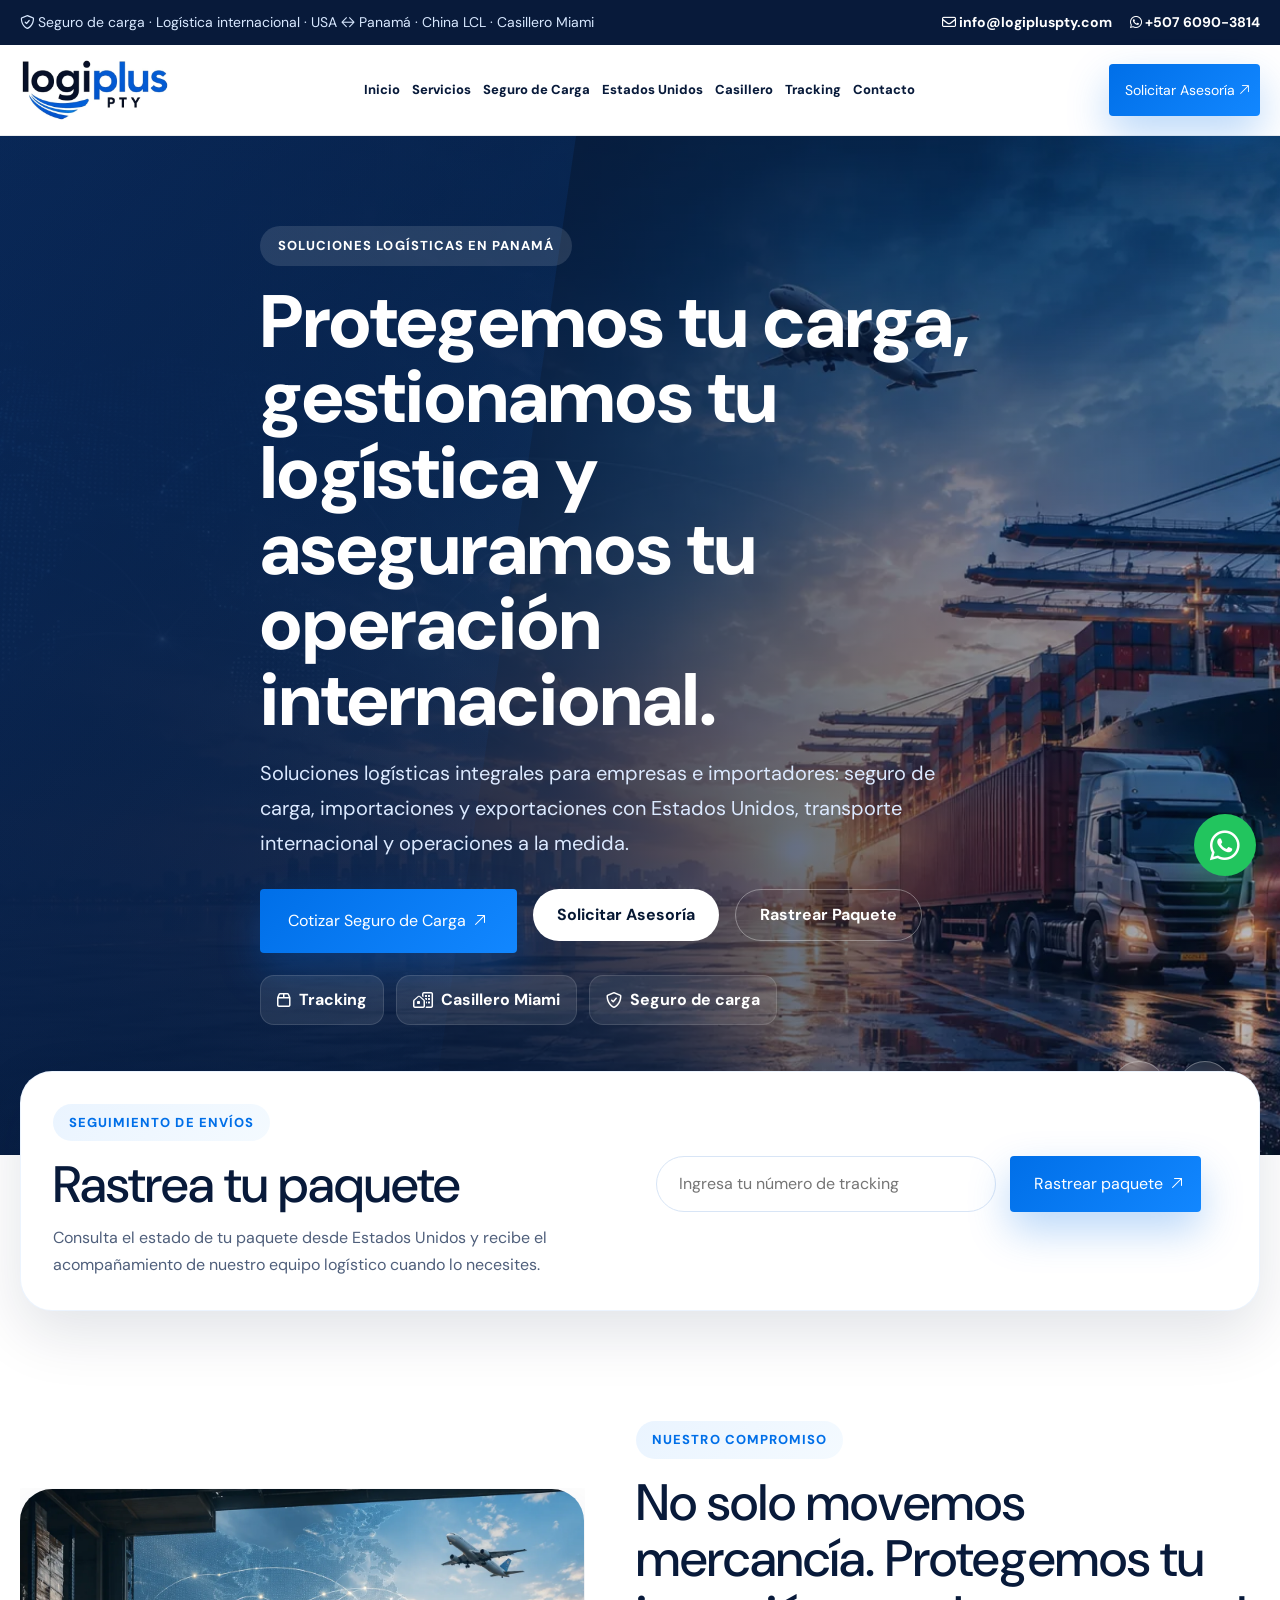
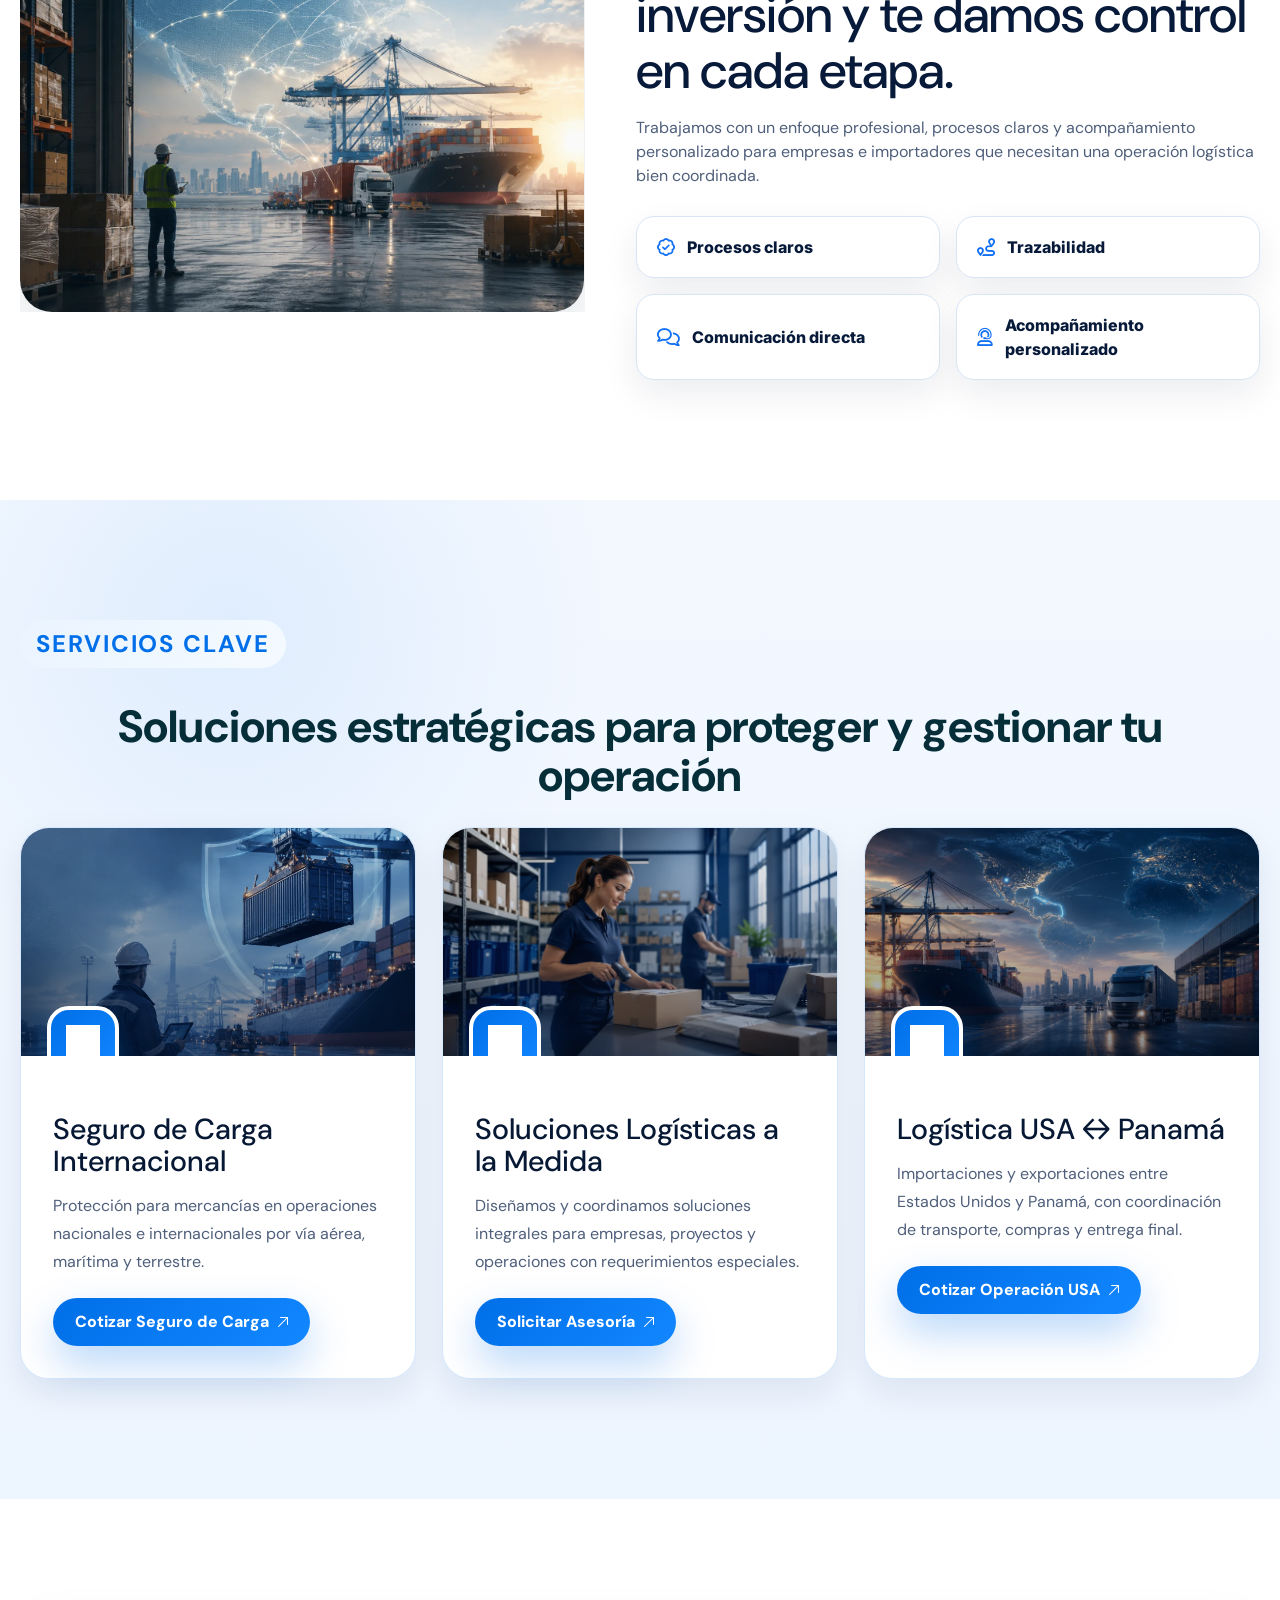
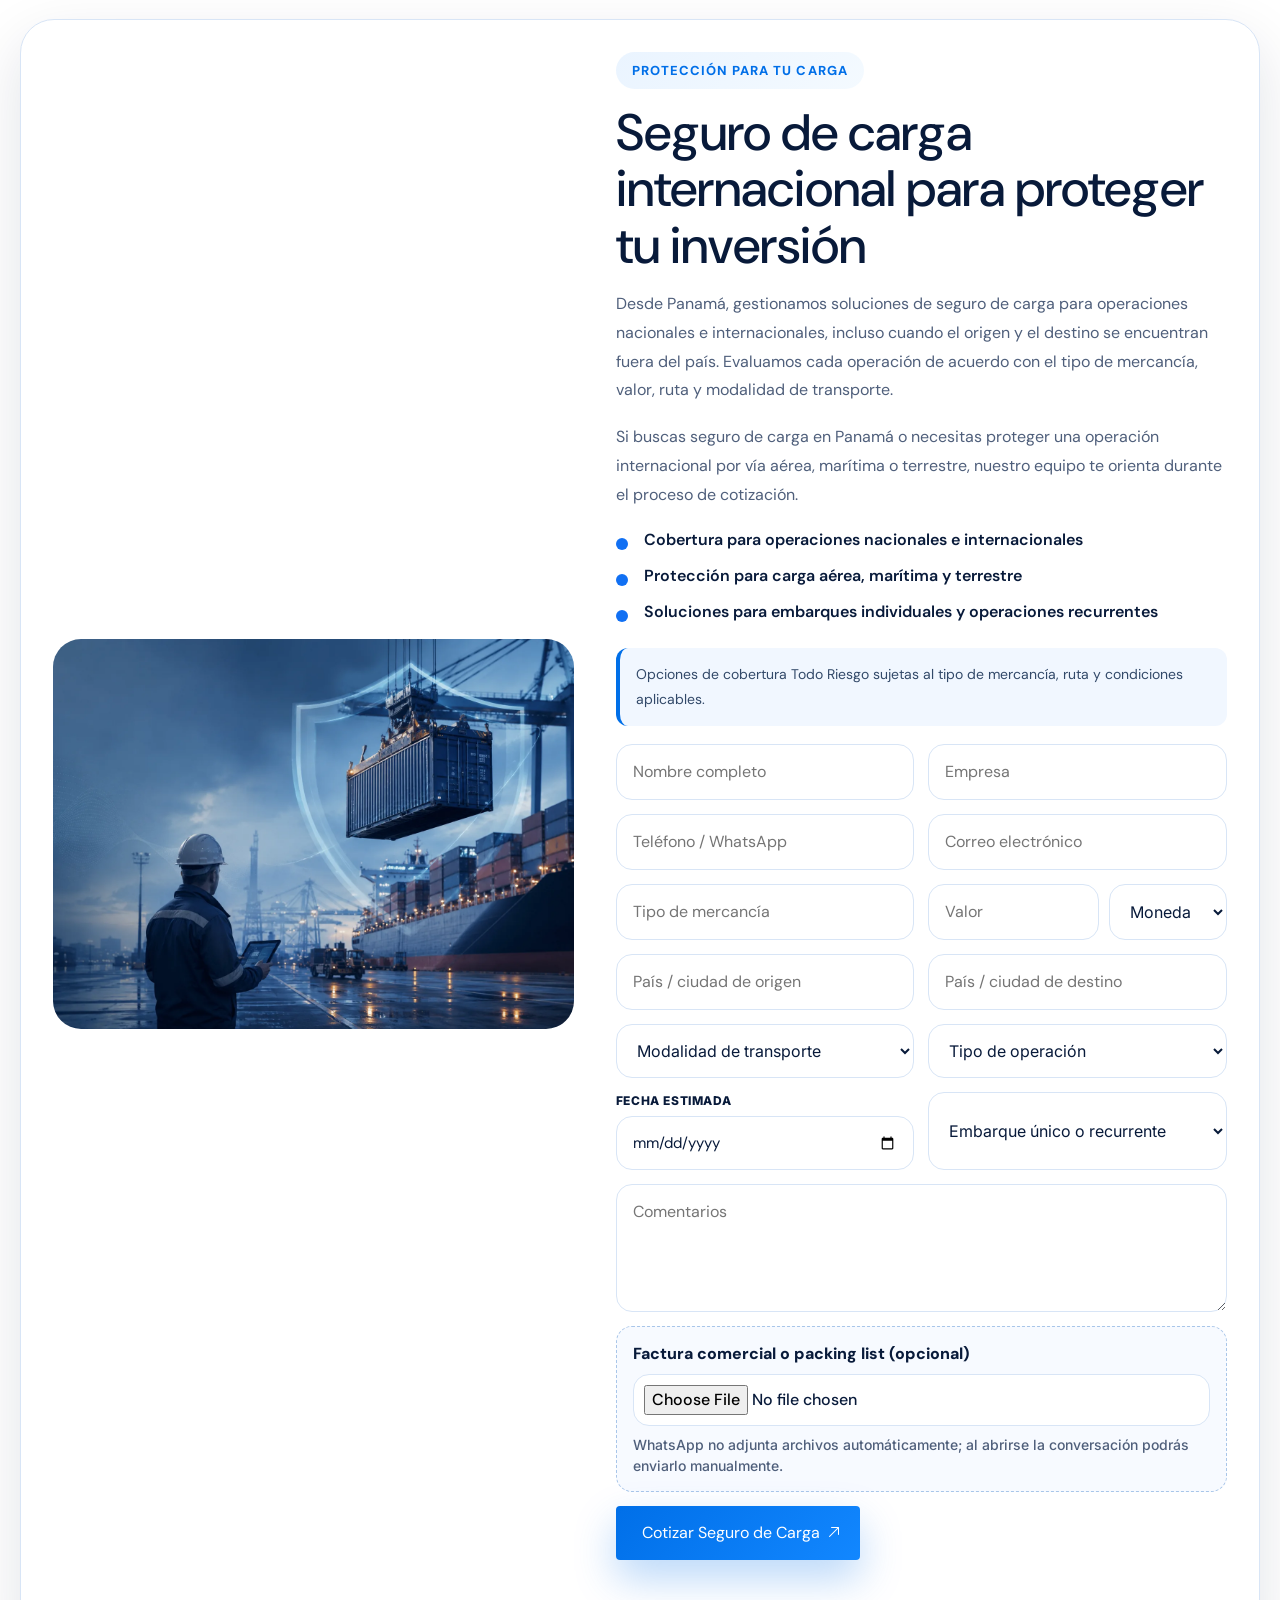
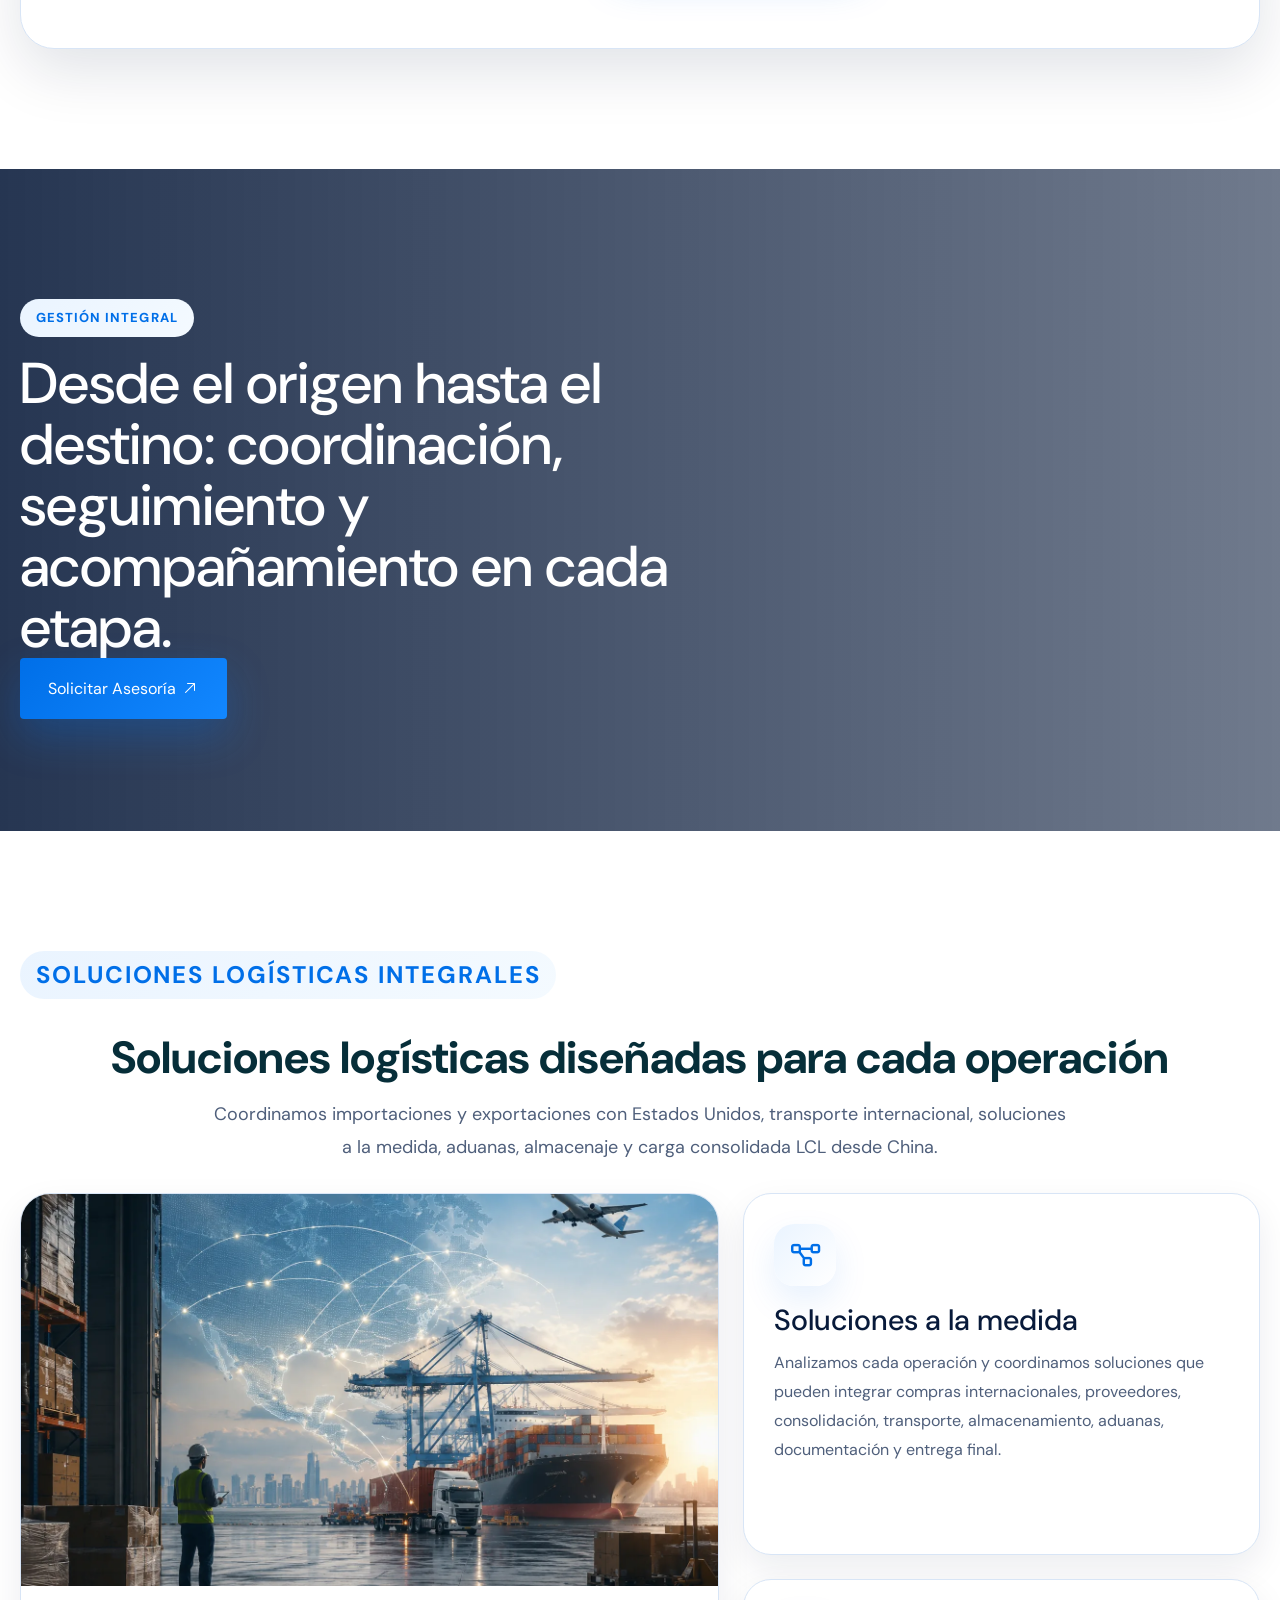
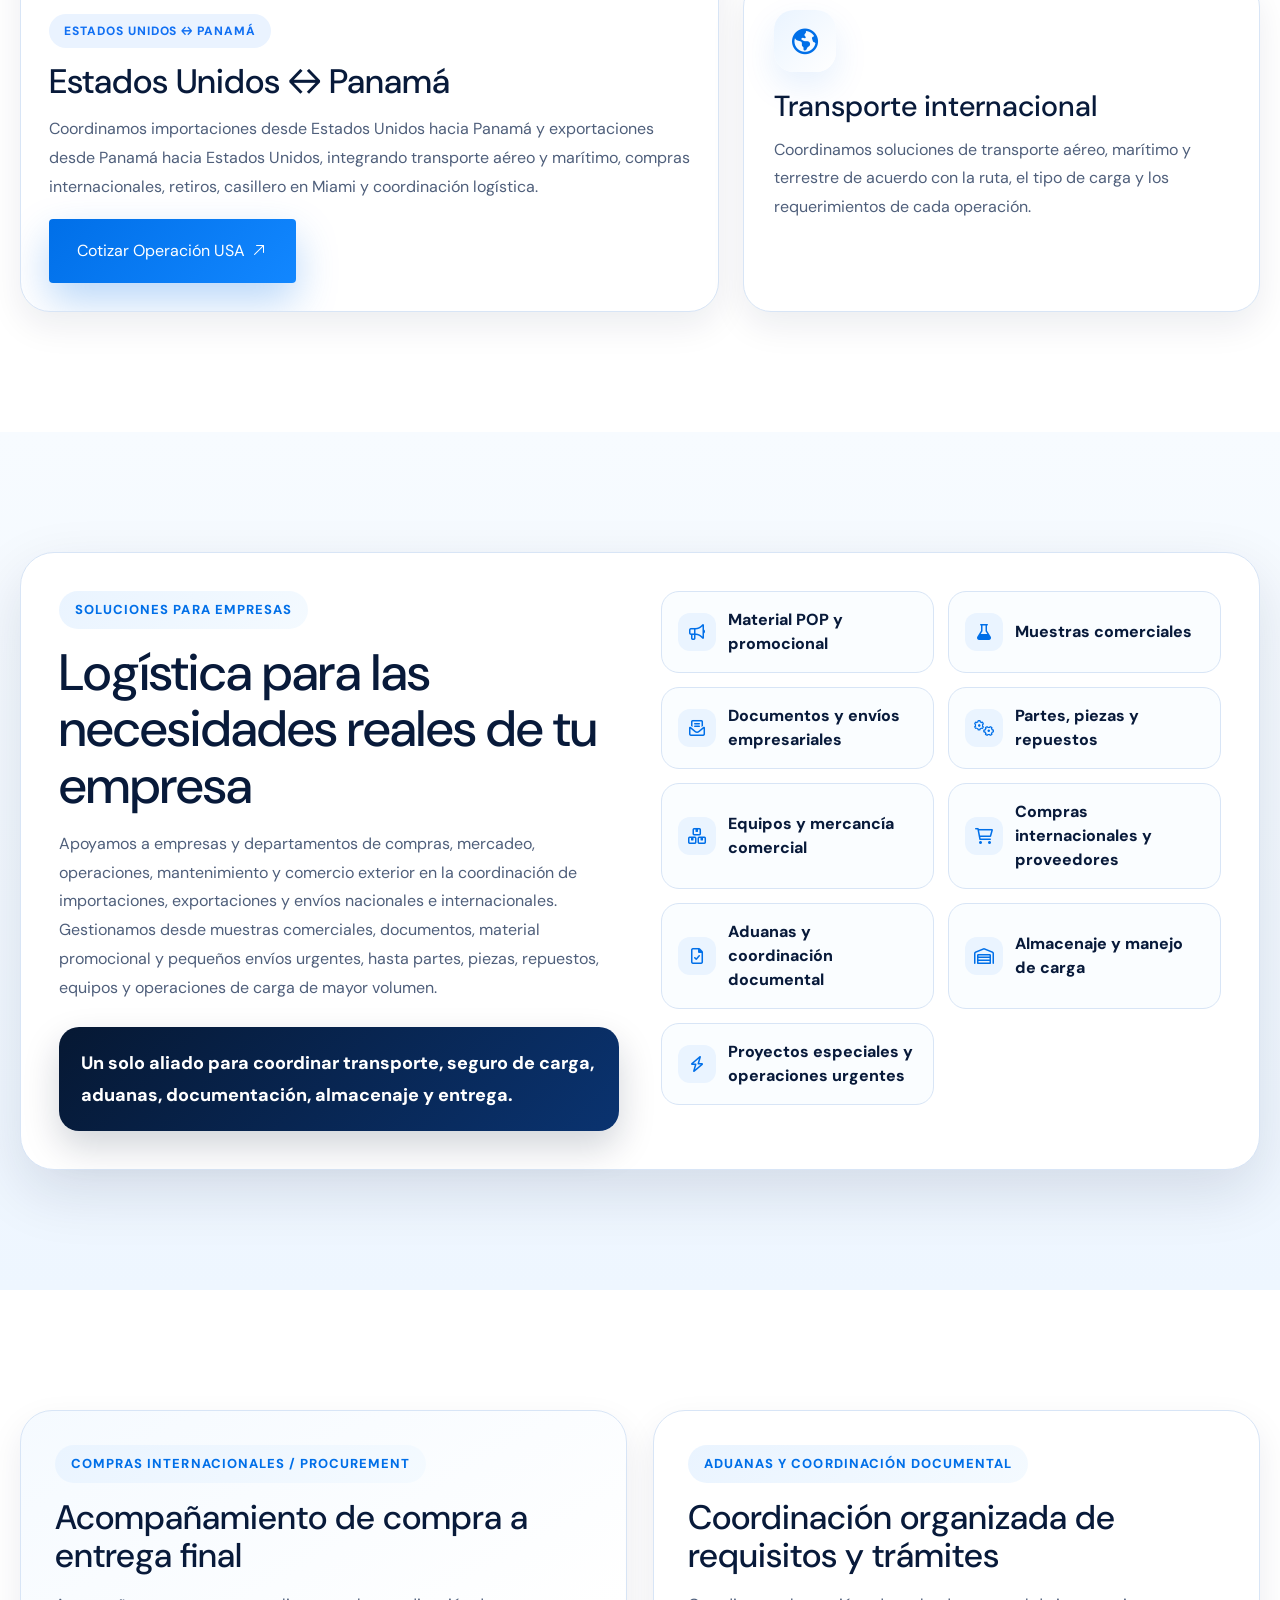
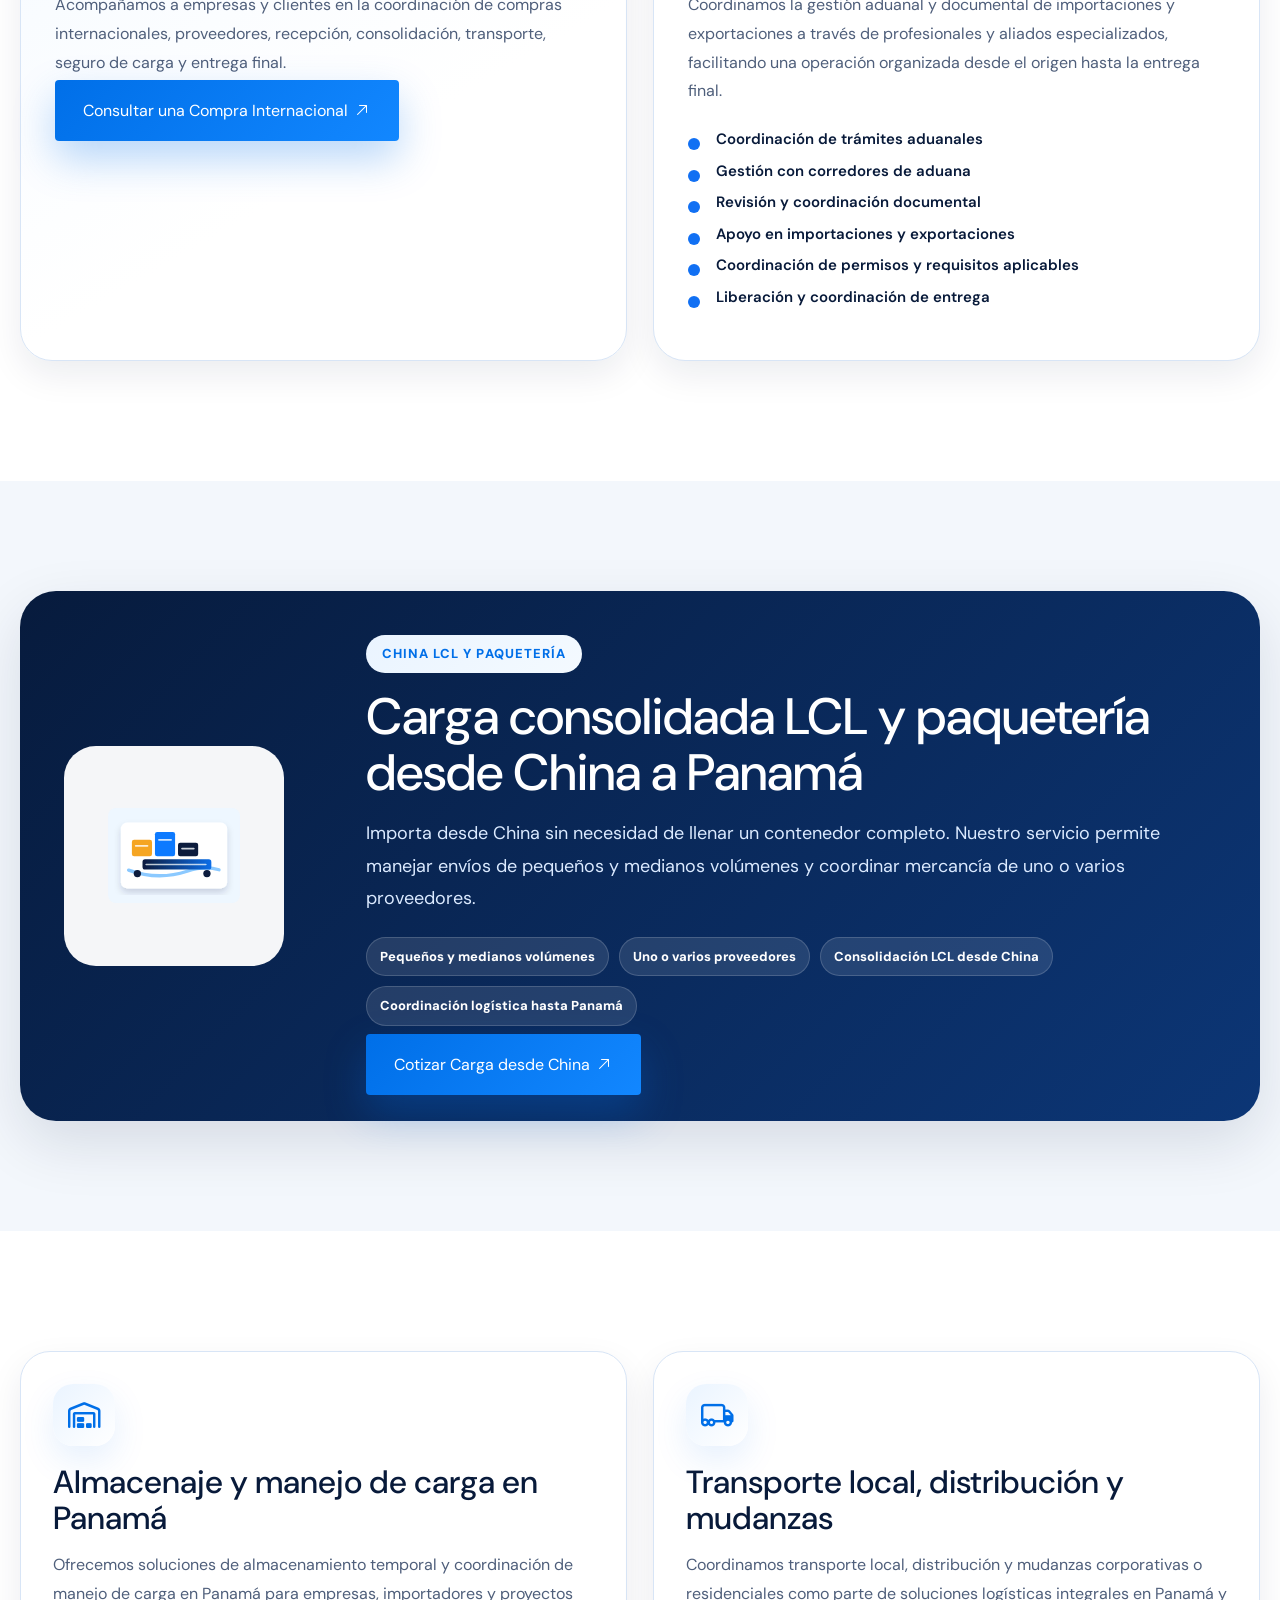
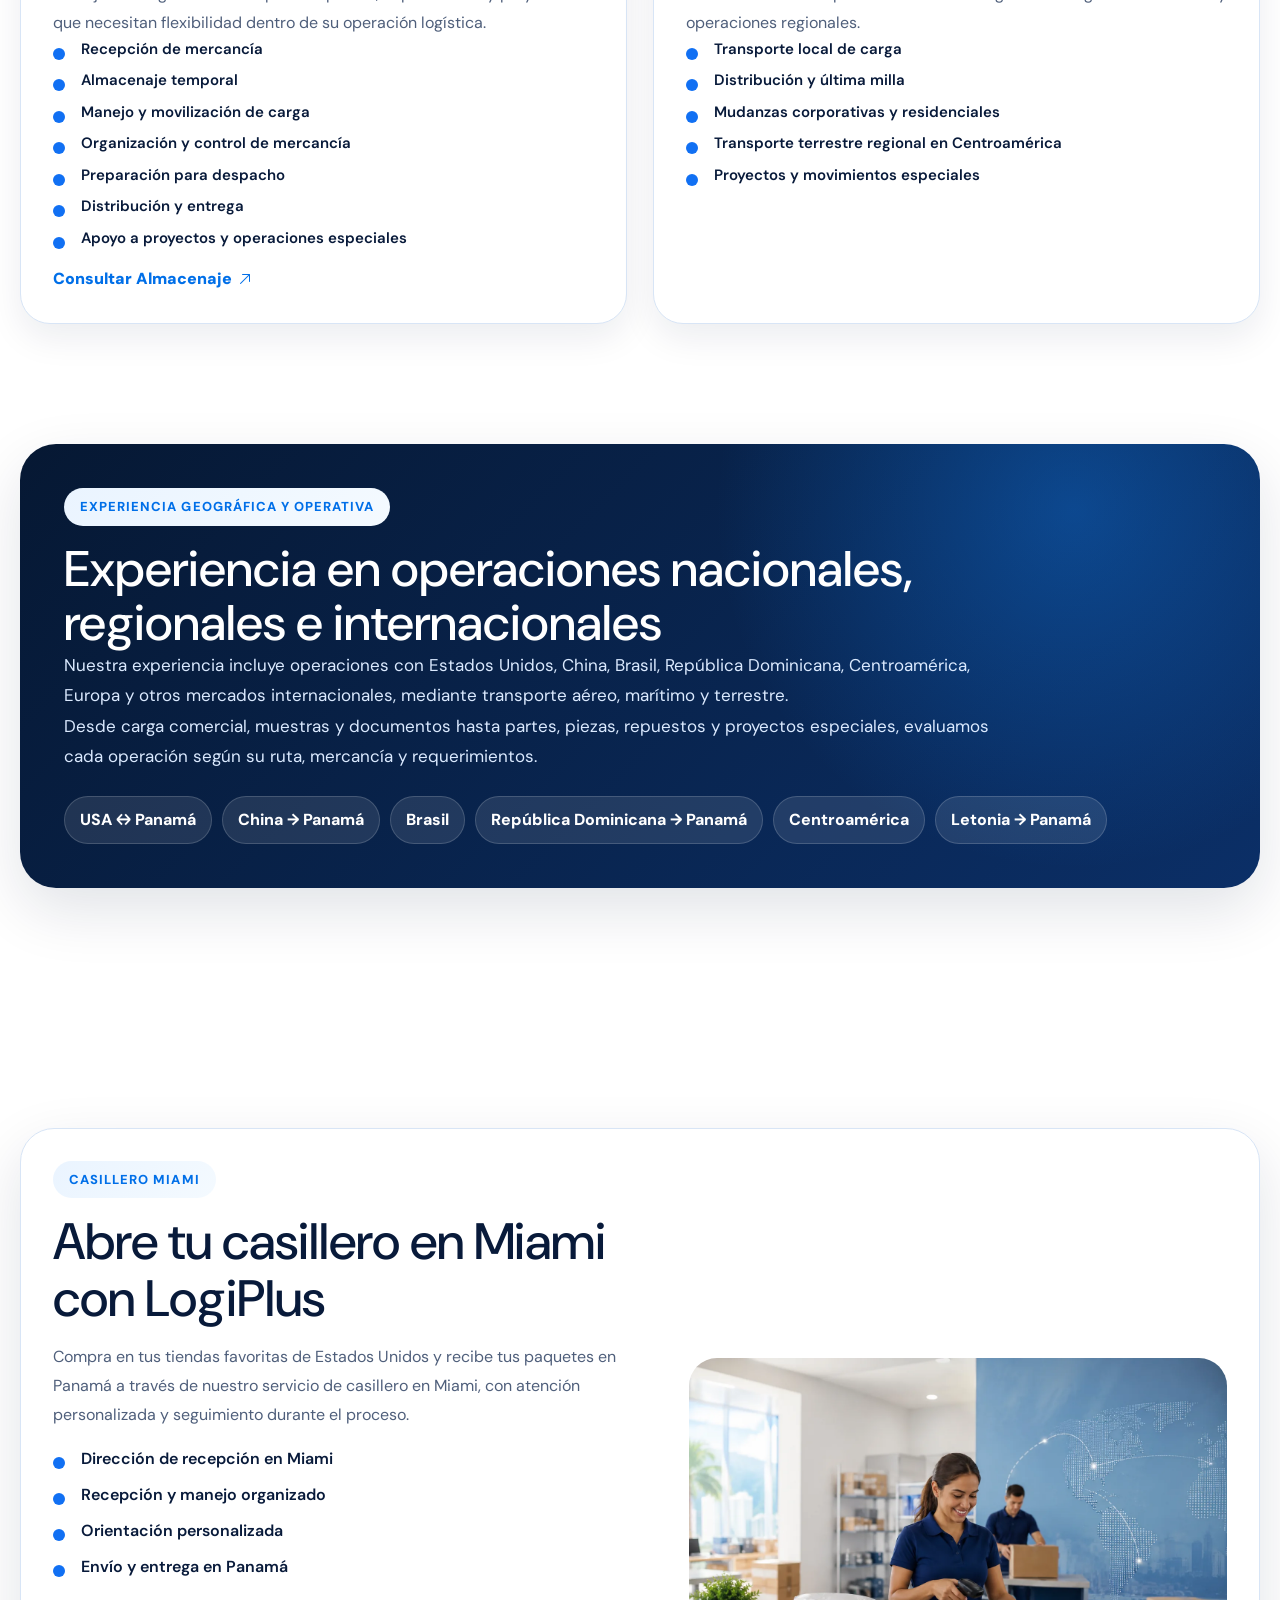
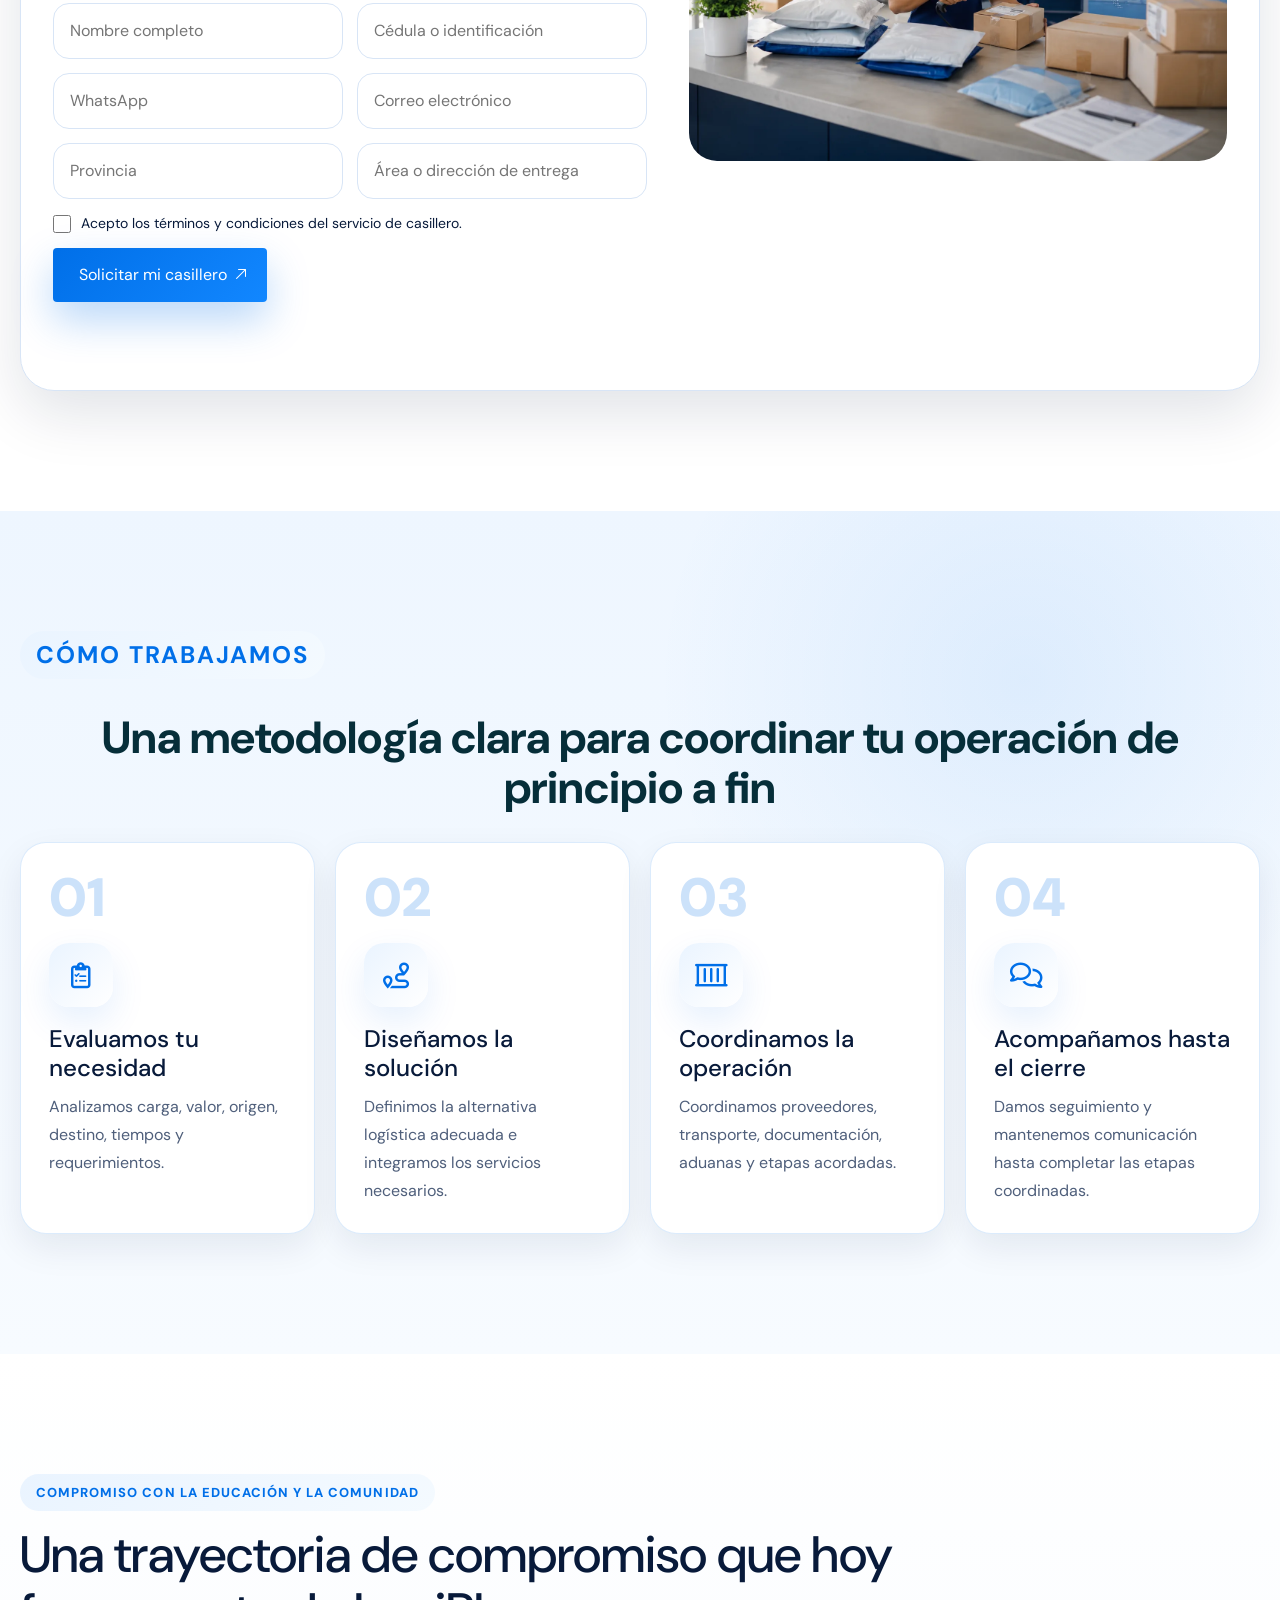
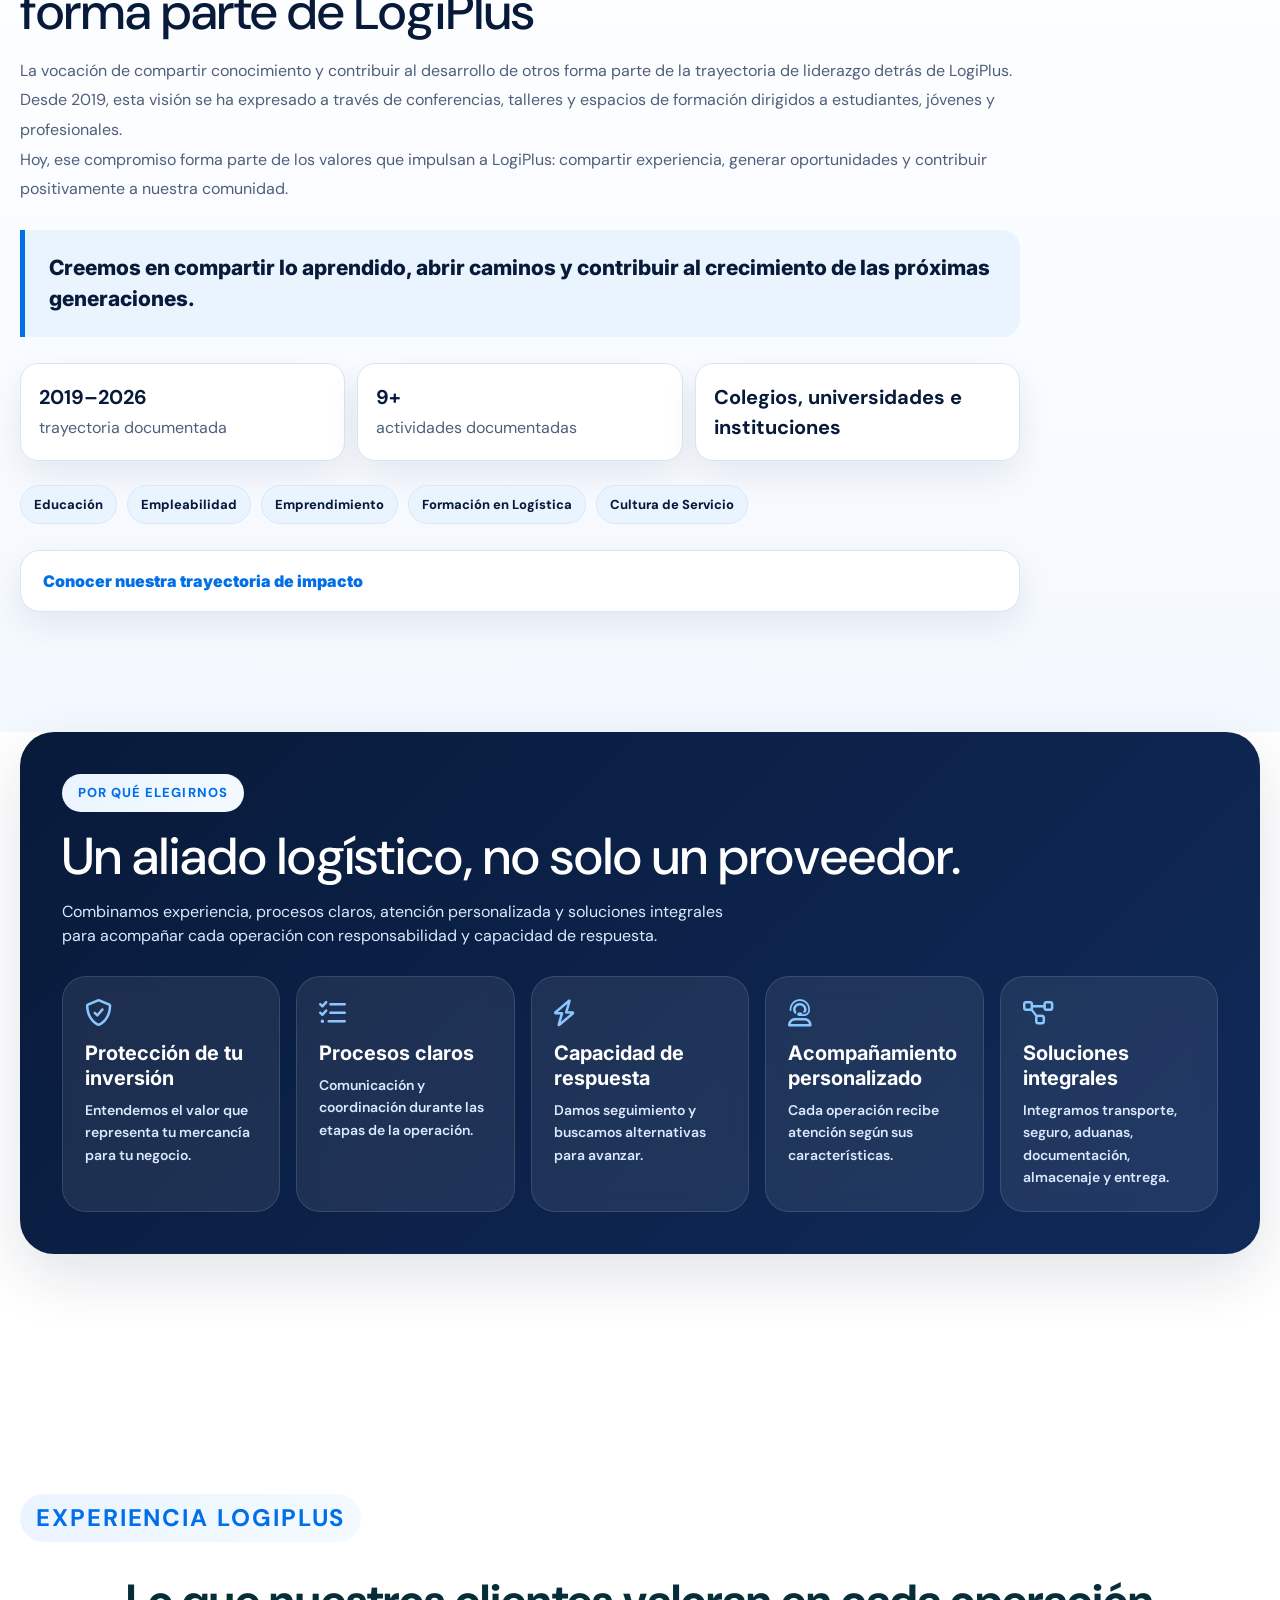
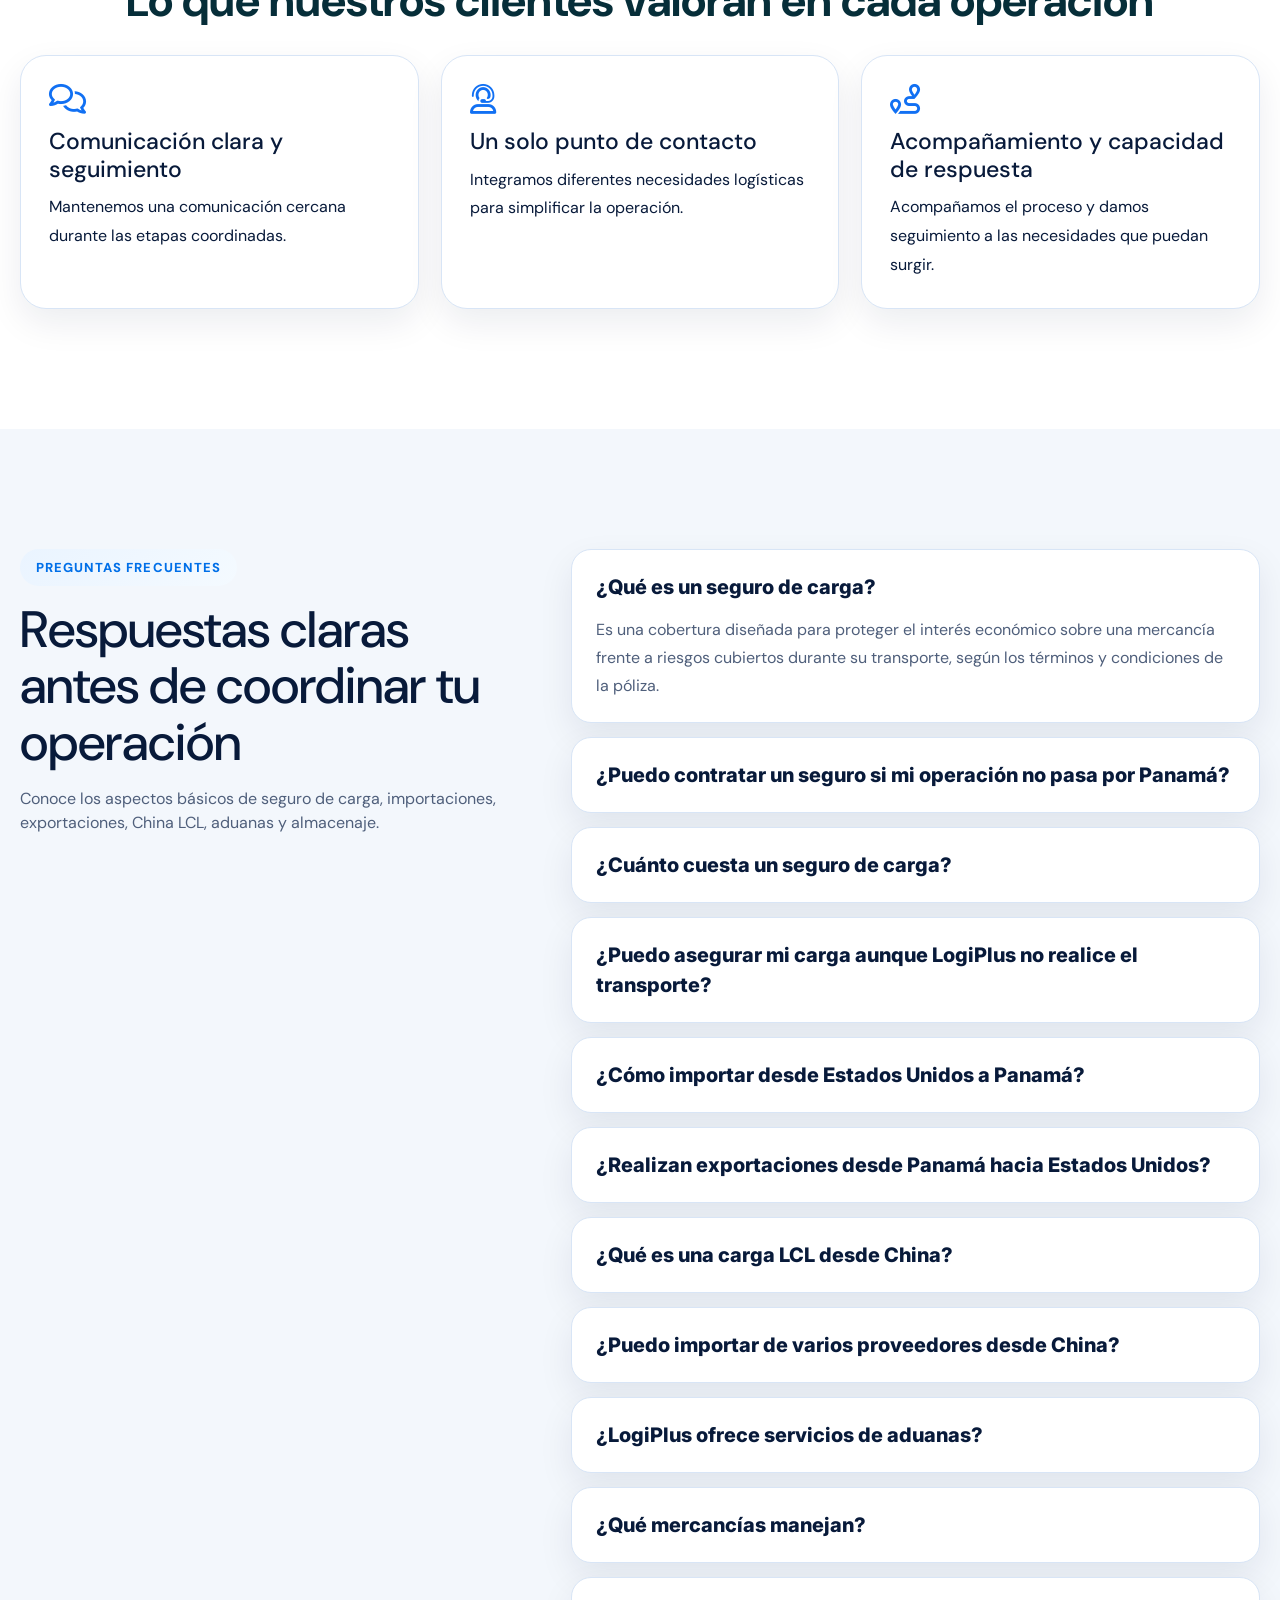
==== commit d07b47cd: "cd" ====
--- a/index.html
+++ b/index.html
@@ -4,16 +4,27 @@
   <meta charset="UTF-8">
   <meta http-equiv="X-UA-Compatible" content="IE=edge">
   <meta name="viewport" content="width=device-width, initial-scale=1.0">
-  <title>LogiPlus Panamá | Seguro de Carga, Logística Internacional y Casillero Miami</title>
-  <meta name="description" content="Empresa de logística en Panamá especializada en seguro de carga, importaciones desde Estados Unidos, transporte internacional, consolidación desde China y gestión aduanal. Soluciones seguras y profesionales.">
-  <meta name="keywords" content="seguro de carga Panamá, seguro de mercancía, transporte internacional Panamá, carga aérea Panamá, carga marítima Panamá, importación desde Estados Unidos a Panamá, casillero Miami Panamá, consolidación China Panamá, LCL China Panamá, aduanas Panamá, freight forwarder Panamá">
+  <title>LogiPlus Panamá | Seguro de Carga y Logística Internacional</title>
+  <meta name="description" content="Soluciones de logística en Panamá: seguro de carga internacional, importaciones y exportaciones, transporte aéreo, marítimo y terrestre, USA–Panamá, China LCL, almacenaje, casillero Miami y coordinación logística integral.">
+  <meta name="keywords" content="seguro de carga internacional, seguro de carga Panamá, seguro de mercancía, seguro de carga marítima, seguro de carga aérea, empresa de logística en Panamá, logística internacional Panamá, importaciones desde Estados Unidos a Panamá, exportaciones de Panamá a Estados Unidos, transporte aéreo Panamá, transporte marítimo Panamá, transporte terrestre Centroamérica, carga LCL China Panamá, compras internacionales Panamá, aduanas Panamá, almacenaje en Panamá, almacenaje de carga en Panamá, bodega logística Panamá, casillero Miami Panamá, logística para empresas Panamá, material POP importación, muestras comerciales envío, repuestos y piezas importación">
   <meta name="robots" content="index, follow">
-  <meta property="og:title" content="LogiPlus Panamá | Seguro de Carga, Logística Internacional y Casillero Miami">
-  <meta property="og:description" content="Protegemos tu carga, gestionamos tu logística y aseguramos tu operación internacional.">
+  <meta name="theme-color" content="#061833">
+
+  <meta property="og:title" content="LogiPlus Panamá | Seguro de Carga y Logística Internacional">
+  <meta property="og:description" content="Soluciones de logística en Panamá: seguro de carga internacional, importaciones y exportaciones, transporte aéreo, marítimo y terrestre, USA–Panamá, China LCL, almacenaje, casillero Miami y coordinación logística integral.">
   <meta property="og:type" content="website">
-  <meta property="og:image" content="assets/images/logo/logiplus-logo.webp">
+  <meta property="og:url" content="https://logtranspor.vercel.app/">
+  <meta property="og:locale" content="es_PA">
+  <meta property="og:site_name" content="LogiPlus PTY">
+  <meta property="og:image" content="https://logtranspor.vercel.app/assets/images/logo/logiplus-logo.webp">
+  <meta property="og:image:alt" content="Logotipo de LogiPlus PTY">
+  <meta name="twitter:card" content="summary_large_image">
+
   <link rel="canonical" href="https://logtranspor.vercel.app/">
   <link rel="shortcut icon" type="image/png" href="assets/images/logo/logiplus-favicon.png">
+  <link rel="preconnect" href="https://fonts.googleapis.com">
+  <link rel="preconnect" href="https://fonts.gstatic.com" crossorigin>
+  <link href="https://fonts.googleapis.com/css2?family=Inter:wght@400;500;600;700;800;900&display=swap" rel="stylesheet">
 
   <link rel="stylesheet preload" href="assets/css/font-awesome-pro.css" as="style">
   <link rel="stylesheet preload" href="assets/css/bootstrap.min.css" as="style">
@@ -21,28 +32,50 @@
   <link rel="stylesheet preload" href="assets/css/animate.css" as="style">
   <link rel="stylesheet preload" href="assets/css/odometer-theme-default.min.css" as="style">
   <link rel="stylesheet preload" href="assets/css/style.css" as="style">
-  <link rel="stylesheet" href="assets/css/logiplus-custom.css?v=8.2">
+  <link rel="stylesheet" href="assets/css/logiplus-custom.css?v=9.0">
 
   <script type="application/ld+json">{
     "@context":"https://schema.org",
     "@type":"Organization",
     "name":"LogiPlus PTY",
     "url":"https://logtranspor.vercel.app/",
-    "logo":"assets/images/logo/logiplus-logo.webp",
-    "email":"dulce@logipluspty.com",
+    "logo":"https://logtranspor.vercel.app/assets/images/logo/logiplus-logo.webp",
+    "email":"info@logipluspty.com",
     "telephone":"+507 6090-3814",
-    "description":"Empresa de logística en Panamá especializada en seguro de carga, importaciones desde Estados Unidos, transporte internacional, consolidación desde China y gestión aduanal.",
+    "description":"Empresa de logística en Panamá especializada en seguro de carga internacional, importaciones y exportaciones, transporte aéreo, marítimo y terrestre, soluciones logísticas para empresas, China LCL, almacenaje y casillero Miami.",
     "areaServed":"Panamá",
-    "contactPoint":{"@type":"ContactPoint","telephone":"+507 6090-3814","contactType":"customer service","availableLanguage":"es"}
+    "contactPoint":{
+      "@type":"ContactPoint",
+      "telephone":"+507 6090-3814",
+      "email":"info@logipluspty.com",
+      "contactType":"customer service",
+      "availableLanguage":"es"
+    }
+  }</script>
+  <script type="application/ld+json">{
+    "@context":"https://schema.org",
+    "@graph":[
+      {"@type":"Service","name":"Seguro de carga internacional","serviceType":"Seguro de carga internacional","provider":{"@type":"Organization","name":"LogiPlus PTY"},"areaServed":"Panamá","description":"Gestión de soluciones de seguro de carga para operaciones nacionales e internacionales por vía aérea, marítima y terrestre."},
+      {"@type":"Service","name":"Logística internacional","serviceType":"Logística internacional e importaciones y exportaciones","provider":{"@type":"Organization","name":"LogiPlus PTY"},"areaServed":"Panamá","description":"Coordinación de importaciones, exportaciones, transporte internacional, documentación, aduanas, almacenaje y entrega."},
+      {"@type":"Service","name":"Casillero Miami","serviceType":"Casillero Miami para Panamá","provider":{"@type":"Organization","name":"LogiPlus PTY"},"areaServed":"Panamá","description":"Recepción y manejo organizado de paquetes en Miami, con envío y entrega en Panamá."}
+    ]
   }</script>
   <script type="application/ld+json">{
     "@context":"https://schema.org",
     "@type":"FAQPage",
     "mainEntity":[
-      {"@type":"Question","name":"¿Qué es un seguro de carga?","acceptedAnswer":{"@type":"Answer","text":"Protege tu mercancía ante pérdidas, daños, robo o incidentes durante el transporte."}},
-      {"@type":"Question","name":"¿Cómo importar desde USA a Panamá?","acceptedAnswer":{"@type":"Answer","text":"Con un operador logístico que gestione transporte, aduanas, documentación, coordinación y seguimiento."}},
-      {"@type":"Question","name":"¿Qué es LCL desde China?","acceptedAnswer":{"@type":"Answer","text":"Es la consolidación de carga desde China para reducir costos agrupando volúmenes pequeños o medianos."}},
-      {"@type":"Question","name":"¿Cuánto cuesta asegurar la carga?","acceptedAnswer":{"@type":"Answer","text":"Depende del valor de la mercancía, tipo de producto, origen, destino y modalidad de transporte."}}
+      {"@type":"Question","name":"¿Qué es un seguro de carga?","acceptedAnswer":{"@type":"Answer","text":"Es una cobertura diseñada para proteger el interés económico sobre una mercancía frente a riesgos cubiertos durante su transporte, según los términos y condiciones de la póliza."}},
+      {"@type":"Question","name":"¿Puedo contratar un seguro si mi operación no pasa por Panamá?","acceptedAnswer":{"@type":"Answer","text":"Sí. Podemos evaluar operaciones nacionales e internacionales, incluso cuando origen y destino estén fuera de Panamá, sujeto a condiciones aplicables."}},
+      {"@type":"Question","name":"¿Cuánto cuesta un seguro de carga?","acceptedAnswer":{"@type":"Answer","text":"Depende del valor, mercancía, origen, destino, transporte y cobertura. Cada operación debe evaluarse."}},
+      {"@type":"Question","name":"¿Puedo asegurar mi carga aunque LogiPlus no realice el transporte?","acceptedAnswer":{"@type":"Answer","text":"Sí. La posibilidad se evalúa según la carga, ruta y condiciones aplicables."}},
+      {"@type":"Question","name":"¿Cómo importar desde Estados Unidos a Panamá?","acceptedAnswer":{"@type":"Answer","text":"El proceso depende de la mercancía, volumen, origen, transporte y requisitos. Podemos coordinar transporte, seguro, documentación, aduanas y entrega."}},
+      {"@type":"Question","name":"¿Realizan exportaciones desde Panamá hacia Estados Unidos?","acceptedAnswer":{"@type":"Answer","text":"Sí. Coordinamos exportaciones según la mercancía y requerimientos de la operación."}},
+      {"@type":"Question","name":"¿Qué es una carga LCL desde China?","acceptedAnswer":{"@type":"Answer","text":"Permite transportar mercancía sin contratar un contenedor completo y puede ser adecuada para pequeños y medianos volúmenes."}},
+      {"@type":"Question","name":"¿Puedo importar de varios proveedores desde China?","acceptedAnswer":{"@type":"Answer","text":"Sí, dependiendo de las características de la operación."}},
+      {"@type":"Question","name":"¿LogiPlus ofrece servicios de aduanas?","acceptedAnswer":{"@type":"Answer","text":"Coordinamos la gestión aduanal y documental a través de profesionales y aliados especializados."}},
+      {"@type":"Question","name":"¿Qué mercancías manejan?","acceptedAnswer":{"@type":"Answer","text":"Productos comerciales, muestras, material promocional, documentos, partes, piezas, repuestos, equipos y otras mercancías sujetas a requisitos aplicables."}},
+      {"@type":"Question","name":"¿Ofrecen almacenaje en Panamá?","acceptedAnswer":{"@type":"Answer","text":"Sí. Coordinamos almacenamiento temporal y manejo de mercancía según tipo de carga, espacio, duración y necesidades de despacho."}},
+      {"@type":"Question","name":"¿Puedo solicitar una solución logística completa?","acceptedAnswer":{"@type":"Answer","text":"Sí. Podemos coordinar proveedores, compras, transporte, seguro, documentación, aduanas, almacenaje y entrega."}}
     ]
   }</script>
 </head>
@@ -55,8 +88,8 @@
     </div>
   </div>
 
-  <div class="scroll-up">
-    <svg class="scroll-circle svg-content" width="100%" height="100%" viewBox="-1 -1 102 102">
+  <div class="scroll-up" aria-label="Volver arriba" role="button" tabindex="0">
+    <svg class="scroll-circle svg-content" width="100%" height="100%" viewBox="-1 -1 102 102" aria-hidden="true">
       <path d="M50,1 a49,49 0 0,1 0,98 a49,49 0 0,1 0,-98" />
     </svg>
   </div>
@@ -64,16 +97,16 @@
   <header class="lp-header" id="inicio">
     <div class="lp-topbar">
       <div class="trucker__container lp-topbar__wrap">
-        <p><i class="fa-regular fa-shield-check"></i> Seguro de carga · Importaciones USA · China LCL · Casillero Miami</p>
+        <p><i class="fa-regular fa-shield-check"></i> Seguro de carga · Logística internacional · USA ↔ Panamá · China LCL · Casillero Miami</p>
         <div class="lp-topbar__links">
-          <a href="mailto:dulce@logipluspty.com"><i class="fa-regular fa-envelope"></i> dulce@logipluspty.com</a>
+          <a href="mailto:info@logipluspty.com"><i class="fa-regular fa-envelope"></i> info@logipluspty.com</a>
           <a href="https://wa.me/50760903814" target="_blank" rel="noopener"><i class="fa-brands fa-whatsapp"></i> +507 6090-3814</a>
         </div>
       </div>
     </div>
     <div class="lp-nav-shell">
       <div class="trucker__container lp-nav-shell__inner">
-        <a class="lp-brand" href="#inicio">
+        <a class="lp-brand" href="#inicio" aria-label="LogiPlus PTY - Inicio">
           <img src="assets/images/logo/logiplus-logo.webp" alt="LogiPlus PTY">
         </a>
         <button class="lp-menu-toggle" type="button" aria-expanded="false" aria-label="Abrir menú">
@@ -83,7 +116,9 @@
           <a href="#inicio">Inicio</a>
           <a href="#servicios">Servicios</a>
           <a href="#seguro">Seguro de Carga</a>
-          <a href="#usa">Importaciones USA</a>
+          <a href="#usa">Estados Unidos</a>
+          <a href="#casillero">Casillero</a>
+          <a href="#tracking">Tracking</a>
           <a href="#contacto">Contacto</a>
         </nav>
         <a class="trucker__btn-style-1 lp-nav-cta" href="#contacto">Solicitar Asesoría <i class="fa-light fa-arrow-up-right"></i></a>
@@ -92,43 +127,43 @@
   </header>
 
   <main>
-    <section class="lp-hero">
+    <section class="lp-hero" aria-label="Soluciones logísticas LogiPlus">
       <div class="swiper logiplus-hero-slider">
         <div class="swiper-wrapper">
           <div class="swiper-slide">
-            <div class="lp-hero__slide" data-background="assets/images/logiplus/hero-v8.png">
+            <div class="lp-hero__slide" data-background="assets/images/logiplus/hero-v9.webp">
               <div class="lp-hero__overlay"></div>
               <div class="lp-hero__shape"></div>
               <div class="trucker__container">
                 <div class="lp-hero__content wow fadeInUp">
-                  <span class="lp-kicker">Freight forwarder en Panamá</span>
+                  <span class="lp-kicker">SOLUCIONES LOGÍSTICAS EN PANAMÁ</span>
                   <h1>Protegemos tu carga, gestionamos tu logística y aseguramos tu operación internacional.</h1>
-                  <p>Especialistas en <strong>seguro de carga en Panamá</strong>, importaciones desde Estados Unidos y soluciones logísticas a la medida.</p>
+                  <p>Soluciones logísticas integrales para empresas e importadores: seguro de carga, importaciones y exportaciones con Estados Unidos, transporte internacional y operaciones a la medida.</p>
                   <div class="lp-hero__actions">
-                    <a href="#contacto" class="trucker__btn-style-1">Solicitar Asesoría <i class="fa-light fa-arrow-up-right"></i></a>
-                    <a href="#seguro" class="trucker__btn-style-2">Cotizar Seguro de Carga</a>
+                    <a href="#seguro" class="trucker__btn-style-1">Cotizar Seguro de Carga <i class="fa-light fa-arrow-up-right"></i></a>
+                    <a href="#contacto" class="trucker__btn-style-2">Solicitar Asesoría</a>
                     <a href="#tracking" class="lp-outline-btn">Rastrear Paquete</a>
                   </div>
                   <div class="lp-hero__quick-links">
                     <a href="#tracking"><i class="fa-regular fa-box"></i> Tracking</a>
-                    <a href="#casillero"><i class="fa-regular fa-house-building"></i> Abrir Casillero</a>
-                    <a href="#seguro"><i class="fa-regular fa-shield-check"></i> Cotizar Seguro</a>
+                    <a href="#casillero"><i class="fa-regular fa-house-building"></i> Casillero Miami</a>
+                    <a href="#seguro"><i class="fa-regular fa-shield-check"></i> Seguro de carga</a>
                   </div>
                 </div>
               </div>
             </div>
           </div>
           <div class="swiper-slide">
-            <div class="lp-hero__slide" data-background="assets/images/logiplus/service-seguro-v82.png">
+            <div class="lp-hero__slide" data-background="assets/images/logiplus/service-seguro-v9.webp">
               <div class="lp-hero__overlay"></div>
               <div class="lp-hero__shape"></div>
               <div class="trucker__container">
                 <div class="lp-hero__content wow fadeInUp">
-                  <span class="lp-kicker">Seguro de mercancía</span>
-                  <h2>Cobertura Todo Riesgo para proteger tu operación desde origen hasta destino.</h2>
-                  <p>Protección para carga aérea, marítima y terrestre con trazabilidad, orientación y respuesta ágil.</p>
+                  <span class="lp-kicker">SEGURO DE CARGA INTERNACIONAL</span>
+                  <h2>Protege tu carga y tu inversión de origen a destino.</h2>
+                  <p>Soluciones de seguro de carga para operaciones nacionales e internacionales por vía aérea, marítima y terrestre. Evaluamos cada operación según la mercancía, valor, origen, destino y modalidad de transporte.</p>
                   <div class="lp-hero__actions">
-                    <a href="#seguro" class="trucker__btn-style-1">Cotizar Seguro <i class="fa-light fa-arrow-up-right"></i></a>
+                    <a href="#seguro" class="trucker__btn-style-1">Cotizar Seguro de Carga <i class="fa-light fa-arrow-up-right"></i></a>
                     <a href="#contacto" class="trucker__btn-style-2">Solicitar Asesoría</a>
                   </div>
                 </div>
@@ -136,17 +171,17 @@
             </div>
           </div>
           <div class="swiper-slide">
-            <div class="lp-hero__slide" data-background="assets/images/logiplus/service-usa-v82.png">
+            <div class="lp-hero__slide" data-background="assets/images/logiplus/service-usa-v9.webp">
               <div class="lp-hero__overlay"></div>
               <div class="lp-hero__shape"></div>
               <div class="trucker__container">
                 <div class="lp-hero__content wow fadeInUp">
-                  <span class="lp-kicker">USA · Panamá · China</span>
-                  <h2>Importaciones USA, consolidación China LCL y casillero Miami en una sola experiencia.</h2>
-                  <p>Coordinamos compras, proveedores, transporte internacional, seguimiento y entrega final.</p>
+                  <span class="lp-kicker">ESTADOS UNIDOS ↔ PANAMÁ</span>
+                  <h2>Importaciones y exportaciones entre Estados Unidos y Panamá.</h2>
+                  <p>Coordinamos retiros, compras internacionales, transporte aéreo y marítimo, seguro de carga, documentación y entrega final.</p>
                   <div class="lp-hero__actions">
-                    <a href="#usa" class="trucker__btn-style-1">Cotizar Importación <i class="fa-light fa-arrow-up-right"></i></a>
-                    <a href="#casillero" class="trucker__btn-style-2">Abrir Casillero</a>
+                    <a href="#usa" class="trucker__btn-style-1">Ver soluciones USA <i class="fa-light fa-arrow-up-right"></i></a>
+                    <a href="#contacto" class="trucker__btn-style-2">Solicitar Asesoría</a>
                   </div>
                 </div>
               </div>
@@ -154,8 +189,8 @@
           </div>
         </div>
         <div class="lp-hero__nav">
-          <button class="lp-hero-prev" aria-label="Anterior"><i class="fa-light fa-angle-left"></i></button>
-          <button class="lp-hero-next" aria-label="Siguiente"><i class="fa-light fa-angle-right"></i></button>
+          <button class="lp-hero-prev" type="button" aria-label="Slide anterior"><i class="fa-light fa-angle-left"></i></button>
+          <button class="lp-hero-next" type="button" aria-label="Slide siguiente"><i class="fa-light fa-angle-right"></i></button>
         </div>
       </div>
     </section>
@@ -164,33 +199,35 @@
       <div class="trucker__container">
         <div class="lp-tracking__card wow fadeInUp">
           <div class="lp-tracking__intro">
-            <span class="trucker__sub-titel">Módulo Tracking</span>
-            <h2 class="trucker__main-title">Rastrea tu paquete en tiempo real</h2>
-            <p>Consulta el estado de paquete desde USA y recibe orientación rápida de nuestro equipo logístico.</p>
-          </div>
-          <form class="lp-inline-form" id="trackingForm">
-            <input id="trackingNumber" type="text" placeholder="Ingresa tu número de tracking" aria-label="Número de tracking" required>
+            <span class="trucker__sub-titel">SEGUIMIENTO DE ENVÍOS</span>
+            <h2 class="trucker__main-title">Rastrea tu paquete</h2>
+            <p>Consulta el estado de tu paquete desde Estados Unidos y recibe el acompañamiento de nuestro equipo logístico cuando lo necesites.</p>
+          </div>
+          <form class="lp-inline-form lp-protected-form" id="trackingForm" data-form-type="tracking">
+            <input class="lp-honeypot" type="text" name="website" tabindex="-1" autocomplete="off" aria-hidden="true">
+            <input id="trackingNumber" name="Tracking" type="text" placeholder="Ingresa tu número de tracking" aria-label="Número de tracking" autocomplete="off" required>
             <button type="submit" class="trucker__btn-style-1">Rastrear paquete <i class="fa-light fa-arrow-up-right"></i></button>
+            <p class="lp-form-status" data-form-status aria-live="polite"></p>
           </form>
         </div>
       </div>
     </section>
 
-    <section class="lp-value-section">
+    <section class="lp-value-section" id="compromiso-operativo">
       <div class="trucker__container">
         <div class="lp-value-grid">
           <div class="lp-value-grid__media wow img-custom-anim-left">
-            <img src="assets/images/logiplus/usa-v8.png" alt="Logística internacional y transporte de mercancía en Panamá">
+            <img src="assets/images/logiplus/usa-v9.webp" loading="lazy" alt="Coordinación de logística internacional y transporte de mercancía con LogiPlus en Panamá">
           </div>
           <div class="lp-value-grid__copy">
-            <span class="trucker__sub-titel">Mensaje de valor</span>
+            <span class="trucker__sub-titel">NUESTRO COMPROMISO</span>
             <h2 class="trucker__main-title">No solo movemos mercancía. Protegemos tu inversión y te damos control en cada etapa.</h2>
-            <p>Operamos con enfoque corporativo, procesos claros y respaldo real para empresas e importadores que necesitan una ejecución bien coordinada.</p>
+            <p>Trabajamos con un enfoque profesional, procesos claros y acompañamiento personalizado para empresas e importadores que necesitan una operación logística bien coordinada.</p>
             <div class="lp-check-grid">
-              <div><i class="fa-regular fa-badge-check"></i> Procesos formales</div>
+              <div><i class="fa-regular fa-badge-check"></i> Procesos claros</div>
               <div><i class="fa-regular fa-route"></i> Trazabilidad</div>
-              <div><i class="fa-regular fa-comments"></i> Comunicación clara</div>
-              <div><i class="fa-regular fa-user-headset"></i> Acompañamiento experto</div>
+              <div><i class="fa-regular fa-comments"></i> Comunicación directa</div>
+              <div><i class="fa-regular fa-user-headset"></i> Acompañamiento personalizado</div>
             </div>
           </div>
         </div>
@@ -200,41 +237,41 @@
     <section class="lp-services-section" id="servicios">
       <div class="trucker__container">
         <div class="trucker__title-wrapper">
-          <p class="trucker__align-center trucker__sub-titel wow fadeInUp">Servicios clave</p>
-          <h2 class="trucker__main-title trucker__align-center wow fadeInUp">Lo que más impulsa las operaciones de nuestros clientes</h2>
+          <p class="trucker__align-center trucker__sub-titel wow fadeInUp">SERVICIOS CLAVE</p>
+          <h2 class="trucker__main-title trucker__align-center wow fadeInUp">Soluciones estratégicas para proteger y gestionar tu operación</h2>
         </div>
         <div class="lp-services-grid lp-services-grid--visual">
           <article class="lp-service-card lp-service-card--visual wow fadeInUp">
             <div class="lp-service-card__image">
-              <img src="assets/images/logiplus/insurance-v8.png" alt="Seguro de carga Panamá para mercancía internacional">
-              <span class="lp-service-card__badge"><img src="assets/images/logiplus/insurance-shield.svg" alt=""></span>
+              <img src="assets/images/logiplus/insurance-v9.webp" loading="lazy" alt="Seguro de carga internacional para mercancías por vía aérea marítima y terrestre">
+              <span class="lp-service-card__badge"><img src="assets/images/logiplus/insurance-shield.svg" alt="" aria-hidden="true"></span>
             </div>
             <div class="lp-service-card__body">
-              <h3>Seguro de Carga</h3>
-              <p>Protección Todo Riesgo para mercancía internacional y cargas sensibles.</p>
-              <a class="lp-brand-btn" href="#seguro">Cotizar Seguro <i class="fa-light fa-arrow-up-right"></i></a>
+              <h3>Seguro de Carga Internacional</h3>
+              <p>Protección para mercancías en operaciones nacionales e internacionales por vía aérea, marítima y terrestre.</p>
+              <a class="lp-brand-btn" href="#seguro">Cotizar Seguro de Carga <i class="fa-light fa-arrow-up-right"></i></a>
             </div>
           </article>
           <article class="lp-service-card lp-service-card--visual wow fadeInUp" data-wow-delay="0.1s">
             <div class="lp-service-card__image">
-              <img src="assets/images/logiplus/service-logistica-v82.png" alt="Logística a la medida para empresas y proyectos">
-              <span class="lp-service-card__badge"><img src="assets/images/logiplus/warehouse-control.svg" alt=""></span>
+              <img src="assets/images/logiplus/service-logistica-v9.webp" loading="lazy" alt="Soluciones logísticas integrales a la medida para empresas y proyectos">
+              <span class="lp-service-card__badge"><img src="assets/images/logiplus/warehouse-control.svg" alt="" aria-hidden="true"></span>
             </div>
             <div class="lp-service-card__body">
-              <h3>Logística a la Medida</h3>
-              <p>Diseñamos y ejecutamos operaciones completas para empresas y proyectos.</p>
-              <a class="lp-brand-btn" href="#usa">Solicitar Asesoría <i class="fa-light fa-arrow-up-right"></i></a>
+              <h3>Soluciones Logísticas a la Medida</h3>
+              <p>Diseñamos y coordinamos soluciones integrales para empresas, proyectos y operaciones con requerimientos especiales.</p>
+              <a class="lp-brand-btn" href="#contacto">Solicitar Asesoría <i class="fa-light fa-arrow-up-right"></i></a>
             </div>
           </article>
           <article class="lp-service-card lp-service-card--visual wow fadeInUp" data-wow-delay="0.2s">
             <div class="lp-service-card__image">
-              <img src="assets/images/logiplus/usa-v8.png" alt="Importaciones desde Estados Unidos a Panamá">
-              <span class="lp-service-card__badge"><img src="assets/images/logiplus/usa-imports.svg" alt=""></span>
+              <img src="assets/images/logiplus/service-usa-v9.webp" loading="lazy" alt="Logística de importaciones y exportaciones entre Estados Unidos y Panamá">
+              <span class="lp-service-card__badge"><img src="assets/images/logiplus/usa-imports.svg" alt="" aria-hidden="true"></span>
             </div>
             <div class="lp-service-card__body">
-              <h3>Importaciones USA</h3>
-              <p>Coordinación completa desde Estados Unidos a Panamá, compras y transporte.</p>
-              <a class="lp-brand-btn" href="#usa">Cotizar Importación <i class="fa-light fa-arrow-up-right"></i></a>
+              <h3>Logística USA ↔ Panamá</h3>
+              <p>Importaciones y exportaciones entre Estados Unidos y Panamá, con coordinación de transporte, compras y entrega final.</p>
+              <a class="lp-brand-btn" href="#contacto">Cotizar Operación USA <i class="fa-light fa-arrow-up-right"></i></a>
             </div>
           </article>
         </div>
@@ -245,46 +282,79 @@
       <div class="trucker__container">
         <div class="lp-split-card">
           <div class="lp-split-card__media wow img-custom-anim-left">
-            <img src="assets/images/logiplus/insurance-v8.png" alt="Seguro de carga en Panamá y protección de mercancía internacional">
+            <img src="assets/images/logiplus/insurance-v9.webp" loading="lazy" alt="Seguro de carga internacional para proteger mercancía e inversión desde Panamá">
           </div>
           <div class="lp-split-card__content">
-            <span class="trucker__sub-titel">Sección protagonista</span>
-            <h2 class="trucker__main-title">Seguro de carga en Panamá – cobertura Todo Riesgo</h2>
-            <p>Ofrecemos <strong>seguro de carga en Panamá</strong> para carga aérea, marítima y transporte internacional, protegiendo tu mercancía de daños, pérdida, robo e incidentes desde origen hasta destino.</p>
+            <span class="trucker__sub-titel">PROTECCIÓN PARA TU CARGA</span>
+            <h2 class="trucker__main-title">Seguro de carga internacional para proteger tu inversión</h2>
+            <p>Desde Panamá, gestionamos soluciones de seguro de carga para operaciones nacionales e internacionales, incluso cuando el origen y el destino se encuentran fuera del país. Evaluamos cada operación de acuerdo con el tipo de mercancía, valor, ruta y modalidad de transporte.</p>
+            <p>Si buscas seguro de carga en Panamá o necesitas proteger una operación internacional por vía aérea, marítima o terrestre, nuestro equipo te orienta durante el proceso de cotización.</p>
             <ul class="lp-bullet-list">
+              <li>Cobertura para operaciones nacionales e internacionales</li>
               <li>Protección para carga aérea, marítima y terrestre</li>
-              <li>Acompañamiento en documentación y ruta</li>
-              <li>Soluciones para empresas, importadores y mercancía de valor</li>
+              <li>Soluciones para embarques individuales y operaciones recurrentes</li>
             </ul>
-            <form id="insuranceForm" class="lp-form-grid">
-              <input name="Nombre" placeholder="Nombre" required>
-              <input name="Empresa" placeholder="Empresa">
-              <input name="Teléfono" placeholder="Teléfono" required>
-              <input type="email" name="Email" placeholder="Email">
-              <input name="Valor de la mercancía" placeholder="Valor de la mercancía">
-              <input name="Tipo de mercancía" placeholder="Tipo de mercancía">
-              <input name="Origen" placeholder="Origen (USA / China / otro)">
-              <input name="Destino" placeholder="Destino">
-              <select name="Tipo de transporte" aria-label="Tipo de transporte">
-                <option value="">Tipo de transporte</option>
-                <option>Aéreo</option>
-                <option>Marítimo</option>
+            <p class="lp-disclaimer">Opciones de cobertura Todo Riesgo sujetas al tipo de mercancía, ruta y condiciones aplicables.</p>
+
+            <form id="insuranceForm" class="lp-form-grid lp-protected-form" data-form-type="insurance">
+              <input class="lp-honeypot" type="text" name="website" tabindex="-1" autocomplete="off" aria-hidden="true">
+              <input name="Nombre completo" placeholder="Nombre completo" autocomplete="name" required>
+              <input name="Empresa" placeholder="Empresa" autocomplete="organization">
+              <input name="Teléfono / WhatsApp" placeholder="Teléfono / WhatsApp" inputmode="tel" autocomplete="tel" required>
+              <input type="email" name="Correo electrónico" placeholder="Correo electrónico" autocomplete="email" required>
+              <input name="Tipo de mercancía" placeholder="Tipo de mercancía" required>
+              <div class="lp-field-pair">
+                <input name="Valor" placeholder="Valor" inputmode="decimal" required>
+                <select name="Moneda" aria-label="Moneda" required>
+                  <option value="">Moneda</option>
+                  <option>USD</option>
+                  <option>PAB</option>
+                  <option>EUR</option>
+                  <option>Otra</option>
+                </select>
+              </div>
+              <input name="País / ciudad de origen" placeholder="País / ciudad de origen" required>
+              <input name="País / ciudad de destino" placeholder="País / ciudad de destino" required>
+              <select name="Modalidad" aria-label="Modalidad de transporte" required>
+                <option value="">Modalidad de transporte</option>
+                <option>Aérea</option>
+                <option>Marítima</option>
                 <option>Terrestre</option>
               </select>
-              <button type="submit" class="trucker__btn-style-1 lp-form-grid__submit">Cotizar seguro de carga <i class="fa-light fa-arrow-up-right"></i></button>
-              <p class="lp-form-note">Tu solicitud fue recibida. Te enviamos la cotización en breve.</p>
+              <select name="Tipo de operación" aria-label="Tipo de operación" required>
+                <option value="">Tipo de operación</option>
+                <option>Importación</option>
+                <option>Exportación</option>
+                <option>Nacional</option>
+                <option>Internacional sin paso por Panamá</option>
+                <option>Otra</option>
+              </select>
+              <label class="lp-date-field">Fecha estimada <input type="date" name="Fecha estimada" required></label>
+              <select name="Frecuencia" aria-label="Embarque único o recurrente" required>
+                <option value="">Embarque único o recurrente</option>
+                <option>Embarque único</option>
+                <option>Operación recurrente</option>
+              </select>
+              <textarea name="Comentarios" rows="4" placeholder="Comentarios"></textarea>
+              <label class="lp-file-field">
+                <span>Factura comercial o packing list (opcional)</span>
+                <input type="file" name="Documento" accept=".pdf,.jpg,.jpeg,.png,.webp">
+                <small>WhatsApp no adjunta archivos automáticamente; al abrirse la conversación podrás enviarlo manualmente.</small>
+              </label>
+              <button type="submit" class="trucker__btn-style-1 lp-form-grid__submit">Cotizar Seguro de Carga <i class="fa-light fa-arrow-up-right"></i></button>
+              <p class="lp-form-status" data-form-status aria-live="polite"></p>
             </form>
           </div>
         </div>
       </div>
     </section>
 
-    <section class="lp-parallax-banner jarallax" data-background="assets/images/logiplus/hero-v8.png">
+    <section class="lp-parallax-banner jarallax" data-background="assets/images/logiplus/hero-v9.webp">
       <div class="lp-parallax-banner__overlay"></div>
       <div class="trucker__container">
         <div class="lp-parallax-banner__content wow fadeInUp">
-          <span class="trucker__sub-titel lp-sub-white">Control total de tu operación</span>
-          <h2>Desde origen hasta destino: seguimiento, coordinación y seguridad en una sola ruta.</h2>
+          <span class="trucker__sub-titel lp-sub-white">GESTIÓN INTEGRAL</span>
+          <h2>Desde el origen hasta el destino: coordinación, seguimiento y acompañamiento en cada etapa.</h2>
           <a href="#contacto" class="trucker__btn-style-1">Solicitar Asesoría <i class="fa-light fa-arrow-up-right"></i></a>
         </div>
       </div>
@@ -293,34 +363,144 @@
     <section class="lp-routes-section" id="usa">
       <div class="trucker__container">
         <div class="trucker__title-wrapper">
-          <p class="trucker__align-center trucker__sub-titel wow fadeInUp">Tu diferencial</p>
-          <h2 class="trucker__main-title trucker__align-center wow fadeInUp">Importaciones USA, logística a la medida, transporte internacional y China LCL</h2>
-        </div>
-        <div class="lp-routes-grid">
-          <article class="lp-route-card lp-route-card--large wow fadeInUp">
-            <img src="assets/images/logiplus/usa-v8.png" alt="Importación desde Estados Unidos a Panamá y exportaciones hacia USA">
+          <p class="trucker__align-center trucker__sub-titel wow fadeInUp">SOLUCIONES LOGÍSTICAS INTEGRALES</p>
+          <h2 class="trucker__main-title trucker__align-center wow fadeInUp">Soluciones logísticas diseñadas para cada operación</h2>
+          <p class="lp-section-lead trucker__align-center">Coordinamos importaciones y exportaciones con Estados Unidos, transporte internacional, soluciones a la medida, aduanas, almacenaje y carga consolidada LCL desde China.</p>
+        </div>
+        <div class="lp-integral-grid">
+          <article class="lp-route-card lp-route-card--feature wow fadeInUp">
+            <img src="assets/images/logiplus/usa-v9.webp" loading="lazy" alt="Importaciones y exportaciones entre Estados Unidos y Panamá">
             <div class="lp-route-card__body">
-              <span class="lp-tag">USA es tu fortaleza</span>
-              <h3>Importaciones y exportaciones con Estados Unidos</h3>
-              <p>Especialistas en <strong>importación desde Estados Unidos a Panamá</strong> y exportaciones hacia USA: casillero Miami, compras en USA, transporte aéreo y marítimo, y coordinación completa.</p>
-              <a class="trucker__btn-style-1" href="#contacto">Cotizar importación USA <i class="fa-light fa-arrow-up-right"></i></a>
-            </div>
-          </article>
-          <article class="lp-route-card wow fadeInUp" data-wow-delay="0.05s">
-            <span class="lp-tag">Logística a la medida</span>
-            <h3>Diseñamos soluciones para empresas y proyectos</h3>
-            <p>Compras internacionales, coordinación de proveedores, consolidación y entrega final.</p>
-          </article>
-          <article class="lp-route-card wow fadeInUp" data-wow-delay="0.1s">
-            <span class="lp-tag">Transporte internacional</span>
-            <h3>Gestión de carga aérea, marítima y terrestre</h3>
-            <p>Control, trazabilidad y cumplimiento para operaciones que requieren estructura profesional.</p>
-          </article>
-          <article class="lp-route-card lp-route-card--dark wow fadeInUp" data-wow-delay="0.15s">
-            <span class="lp-tag lp-tag--dark">China · Consolidación LCL</span>
-            <h3>Optimiza costos y agrupa proveedores</h3>
-            <p>Servicio de <strong>consolidación LCL desde China a Panamá</strong>, ideal para volúmenes pequeños y medianos.</p>
-          </article>
+              <span class="lp-tag">ESTADOS UNIDOS ↔ PANAMÁ</span>
+              <h3>Estados Unidos ↔ Panamá</h3>
+              <p>Coordinamos importaciones desde Estados Unidos hacia Panamá y exportaciones desde Panamá hacia Estados Unidos, integrando transporte aéreo y marítimo, compras internacionales, retiros, casillero en Miami y coordinación logística.</p>
+              <a class="trucker__btn-style-1" href="#contacto">Cotizar Operación USA <i class="fa-light fa-arrow-up-right"></i></a>
+            </div>
+          </article>
+          <article class="lp-info-card wow fadeInUp" data-wow-delay="0.08s">
+            <div class="lp-info-card__icon"><i class="fa-regular fa-diagram-project"></i></div>
+            <h3>Soluciones a la medida</h3>
+            <p>Analizamos cada operación y coordinamos soluciones que pueden integrar compras internacionales, proveedores, consolidación, transporte, almacenamiento, aduanas, documentación y entrega final.</p>
+          </article>
+          <article class="lp-info-card wow fadeInUp" data-wow-delay="0.16s">
+            <div class="lp-info-card__icon"><i class="fa-regular fa-earth-americas"></i></div>
+            <h3>Transporte internacional</h3>
+            <p>Coordinamos soluciones de transporte aéreo, marítimo y terrestre de acuerdo con la ruta, el tipo de carga y los requerimientos de cada operación.</p>
+          </article>
+        </div>
+      </div>
+    </section>
+
+    <section class="lp-business-section" id="empresas">
+      <div class="trucker__container">
+        <div class="lp-business-card">
+          <div class="lp-business-card__intro wow fadeInLeft">
+            <span class="trucker__sub-titel">SOLUCIONES PARA EMPRESAS</span>
+            <h2 class="trucker__main-title">Logística para las necesidades reales de tu empresa</h2>
+            <p>Apoyamos a empresas y departamentos de compras, mercadeo, operaciones, mantenimiento y comercio exterior en la coordinación de importaciones, exportaciones y envíos nacionales e internacionales.</p>
+            <p>Gestionamos desde muestras comerciales, documentos, material promocional y pequeños envíos urgentes, hasta partes, piezas, repuestos, equipos y operaciones de carga de mayor volumen.</p>
+            <p class="lp-highlight-phrase">Un solo aliado para coordinar transporte, seguro de carga, aduanas, documentación, almacenaje y entrega.</p>
+          </div>
+          <div class="lp-capability-grid wow fadeInRight">
+            <div><i class="fa-regular fa-bullhorn"></i><span>Material POP y promocional</span></div>
+            <div><i class="fa-regular fa-flask"></i><span>Muestras comerciales</span></div>
+            <div><i class="fa-regular fa-envelope-open-text"></i><span>Documentos y envíos empresariales</span></div>
+            <div><i class="fa-regular fa-gears"></i><span>Partes, piezas y repuestos</span></div>
+            <div><i class="fa-regular fa-boxes-stacked"></i><span>Equipos y mercancía comercial</span></div>
+            <div><i class="fa-regular fa-cart-shopping"></i><span>Compras internacionales y proveedores</span></div>
+            <div><i class="fa-regular fa-file-check"></i><span>Aduanas y coordinación documental</span></div>
+            <div><i class="fa-regular fa-warehouse"></i><span>Almacenaje y manejo de carga</span></div>
+            <div><i class="fa-regular fa-bolt"></i><span>Proyectos especiales y operaciones urgentes</span></div>
+          </div>
+        </div>
+      </div>
+    </section>
+
+    <section class="lp-specialized-section">
+      <div class="trucker__container">
+        <div class="lp-specialized-grid">
+          <article class="lp-specialized-card wow fadeInUp">
+            <span class="trucker__sub-titel">COMPRAS INTERNACIONALES / PROCUREMENT</span>
+            <h2>Acompañamiento de compra a entrega final</h2>
+            <p>Acompañamos a empresas y clientes en la coordinación de compras internacionales, proveedores, recepción, consolidación, transporte, seguro de carga y entrega final.</p>
+            <a href="#contacto" class="trucker__btn-style-1">Consultar una Compra Internacional <i class="fa-light fa-arrow-up-right"></i></a>
+          </article>
+          <article class="lp-specialized-card wow fadeInUp" data-wow-delay="0.1s">
+            <span class="trucker__sub-titel">ADUANAS Y COORDINACIÓN DOCUMENTAL</span>
+            <h2>Coordinación organizada de requisitos y trámites</h2>
+            <p>Coordinamos la gestión aduanal y documental de importaciones y exportaciones a través de profesionales y aliados especializados, facilitando una operación organizada desde el origen hasta la entrega final.</p>
+            <ul class="lp-bullet-list lp-bullet-list--compact">
+              <li>Coordinación de trámites aduanales</li>
+              <li>Gestión con corredores de aduana</li>
+              <li>Revisión y coordinación documental</li>
+              <li>Apoyo en importaciones y exportaciones</li>
+              <li>Coordinación de permisos y requisitos aplicables</li>
+              <li>Liberación y coordinación de entrega</li>
+            </ul>
+          </article>
+        </div>
+      </div>
+    </section>
+
+    <section class="lp-china-section" id="china">
+      <div class="trucker__container">
+        <div class="lp-china-card">
+          <div class="lp-china-card__icon wow fadeInLeft"><img src="assets/images/logiplus/china-lcl.svg" alt="Icono de carga consolidada LCL desde China"></div>
+          <div class="lp-china-card__content wow fadeInRight">
+            <span class="trucker__sub-titel">CHINA LCL Y PAQUETERÍA</span>
+            <h2 class="trucker__main-title">Carga consolidada LCL y paquetería desde China a Panamá</h2>
+            <p>Importa desde China sin necesidad de llenar un contenedor completo. Nuestro servicio permite manejar envíos de pequeños y medianos volúmenes y coordinar mercancía de uno o varios proveedores.</p>
+            <div class="lp-chip-row"><span>Pequeños y medianos volúmenes</span><span>Uno o varios proveedores</span><span>Consolidación LCL desde China</span><span>Coordinación logística hasta Panamá</span></div>
+            <a href="#contacto" class="trucker__btn-style-1">Cotizar Carga desde China <i class="fa-light fa-arrow-up-right"></i></a>
+          </div>
+        </div>
+      </div>
+    </section>
+
+    <section class="lp-operations-section">
+      <div class="trucker__container">
+        <div class="lp-operations-grid">
+          <article class="lp-operation-card wow fadeInUp">
+            <div class="lp-operation-card__icon"><i class="fa-regular fa-warehouse-full"></i></div>
+            <h2>Almacenaje y manejo de carga en Panamá</h2>
+            <p>Ofrecemos soluciones de almacenamiento temporal y coordinación de manejo de carga en Panamá para empresas, importadores y proyectos que necesitan flexibilidad dentro de su operación logística.</p>
+            <ul class="lp-bullet-list lp-bullet-list--compact">
+              <li>Recepción de mercancía</li>
+              <li>Almacenaje temporal</li>
+              <li>Manejo y movilización de carga</li>
+              <li>Organización y control de mercancía</li>
+              <li>Preparación para despacho</li>
+              <li>Distribución y entrega</li>
+              <li>Apoyo a proyectos y operaciones especiales</li>
+            </ul>
+            <a href="#contacto" class="lp-text-link">Consultar Almacenaje <i class="fa-light fa-arrow-up-right"></i></a>
+          </article>
+          <article class="lp-operation-card wow fadeInUp" data-wow-delay="0.1s">
+            <div class="lp-operation-card__icon"><i class="fa-regular fa-truck-moving"></i></div>
+            <h2>Transporte local, distribución y mudanzas</h2>
+            <p>Coordinamos transporte local, distribución y mudanzas corporativas o residenciales como parte de soluciones logísticas integrales en Panamá y operaciones regionales.</p>
+            <ul class="lp-bullet-list lp-bullet-list--compact">
+              <li>Transporte local de carga</li>
+              <li>Distribución y última milla</li>
+              <li>Mudanzas corporativas y residenciales</li>
+              <li>Transporte terrestre regional en Centroamérica</li>
+              <li>Proyectos y movimientos especiales</li>
+            </ul>
+          </article>
+        </div>
+      </div>
+    </section>
+
+    <section class="lp-geography-section">
+      <div class="trucker__container">
+        <div class="lp-geography-card wow fadeInUp">
+          <span class="trucker__sub-titel lp-sub-white">EXPERIENCIA GEOGRÁFICA Y OPERATIVA</span>
+          <h2>Experiencia en operaciones nacionales, regionales e internacionales</h2>
+          <p>Nuestra experiencia incluye operaciones con Estados Unidos, China, Brasil, República Dominicana, Centroamérica, Europa y otros mercados internacionales, mediante transporte aéreo, marítimo y terrestre.</p>
+          <p>Desde carga comercial, muestras y documentos hasta partes, piezas, repuestos y proyectos especiales, evaluamos cada operación según su ruta, mercancía y requerimientos.</p>
+          <div class="lp-route-chips" aria-label="Rutas documentadas">
+            <span>USA ↔ Panamá</span><span>China → Panamá</span><span>Brasil</span><span>República Dominicana → Panamá</span><span>Centroamérica</span><span>Letonia → Panamá</span>
+          </div>
         </div>
       </div>
     </section>
@@ -329,43 +509,83 @@
       <div class="trucker__container">
         <div class="lp-split-card lp-split-card--reverse">
           <div class="lp-split-card__content">
-            <span class="trucker__sub-titel">Casillero Miami</span>
+            <span class="trucker__sub-titel">CASILLERO MIAMI</span>
             <h2 class="trucker__main-title">Abre tu casillero en Miami con LogiPlus</h2>
-            <p>Recibe tus compras en USA, manejo seguro y entrega final en Panamá con un proceso claro y asistencia directa.</p>
+            <p>Compra en tus tiendas favoritas de Estados Unidos y recibe tus paquetes en Panamá a través de nuestro servicio de casillero en Miami, con atención personalizada y seguimiento durante el proceso.</p>
             <ul class="lp-bullet-list">
-              <li>Recepción y manejo organizado de tus paquetes</li>
-              <li>Orientación para compras y consolidación</li>
-              <li>Entrega final con soporte directo</li>
+              <li>Dirección de recepción en Miami</li>
+              <li>Recepción y manejo organizado</li>
+              <li>Orientación personalizada</li>
+              <li>Envío y entrega en Panamá</li>
             </ul>
-            <form id="lockerForm" class="lp-form-grid lp-form-grid--compact">
-              <input name="Nombre" placeholder="Nombre" required>
-              <input name="Cédula" placeholder="Cédula">
-              <input name="Teléfono" placeholder="Teléfono" required>
-              <input type="email" name="Email" placeholder="Email">
-              <input name="Dirección de Entrega" placeholder="Dirección de entrega">
-              <input name="Fecha de Nacimiento" placeholder="Fecha de nacimiento">
+            <form id="lockerForm" class="lp-form-grid lp-form-grid--compact lp-protected-form" data-form-type="locker">
+              <input class="lp-honeypot" type="text" name="website" tabindex="-1" autocomplete="off" aria-hidden="true">
+              <input name="Nombre completo" placeholder="Nombre completo" autocomplete="name" required>
+              <input name="Cédula o identificación" placeholder="Cédula o identificación" required>
+              <input name="WhatsApp" placeholder="WhatsApp" inputmode="tel" autocomplete="tel" required>
+              <input type="email" name="Correo electrónico" placeholder="Correo electrónico" autocomplete="email" required>
+              <input name="Provincia" placeholder="Provincia" required>
+              <input name="Área o dirección de entrega" placeholder="Área o dirección de entrega" required>
+              <label class="lp-consent-field"><input type="checkbox" name="Aceptación de términos y condiciones" value="Sí" required> <span>Acepto los términos y condiciones del servicio de casillero.</span></label>
               <button type="submit" class="trucker__btn-style-1 lp-form-grid__submit">Solicitar mi casillero <i class="fa-light fa-arrow-up-right"></i></button>
-              <p class="lp-form-note">Recibirás tu dirección en Miami e instrucciones.</p>
+              <p class="lp-form-status" data-form-status aria-live="polite"></p>
             </form>
           </div>
           <div class="lp-split-card__media wow img-custom-anim-right">
-            <img src="assets/images/logiplus/locker-v8.png" alt="Casillero Miami Panamá y recepción de paquetes">
-          </div>
-        </div>
-      </div>
-    </section>
-
-    <section class="lp-process-section">
+            <img src="assets/images/logiplus/locker-v9.webp" loading="lazy" alt="Casillero en Miami de LogiPlus para recibir paquetes y enviarlos a Panamá">
+          </div>
+        </div>
+      </div>
+    </section>
+
+    <section class="lp-process-section" id="proceso">
       <div class="trucker__container">
         <div class="trucker__title-wrapper lp-process-title">
-          <p class="trucker__align-center trucker__sub-titel wow fadeInUp">Cómo trabajamos</p>
-          <h2 class="trucker__main-title trucker__align-center wow fadeInUp">Una metodología pensada para que tu operación avance <span>con control</span></h2>
+          <p class="trucker__align-center trucker__sub-titel wow fadeInUp">CÓMO TRABAJAMOS</p>
+          <h2 class="trucker__main-title trucker__align-center wow fadeInUp">Una metodología clara para coordinar tu operación de principio a fin</h2>
         </div>
         <div class="lp-process-grid">
-          <article class="lp-process-item wow fadeInUp"><span>01</span><div class="lp-process-icon"><i class="fa-regular fa-clipboard-list-check"></i></div><h3>Evaluamos tu necesidad</h3><p>Entendemos carga, valor, ruta, tiempos y alcance operativo.</p></article>
-          <article class="lp-process-item wow fadeInUp" data-wow-delay="0.1s"><span>02</span><div class="lp-process-icon"><i class="fa-regular fa-route"></i></div><h3>Diseñamos la solución</h3><p>Definimos transporte, seguro, compras o consolidación según el caso.</p></article>
-          <article class="lp-process-item wow fadeInUp" data-wow-delay="0.2s"><span>03</span><div class="lp-process-icon"><i class="fa-regular fa-container-storage"></i></div><h3>Ejecutamos la operación</h3><p>Coordinamos proveedores, documentación y seguimiento.</p></article>
-          <article class="lp-process-item wow fadeInUp" data-wow-delay="0.3s"><span>04</span><div class="lp-process-icon"><i class="fa-regular fa-truck-fast"></i></div><h3>Supervisamos la entrega</h3><p>Te damos visibilidad y control hasta la entrega final.</p></article>
+          <article class="lp-process-item wow fadeInUp"><span>01</span><div class="lp-process-icon"><i class="fa-regular fa-clipboard-list-check"></i></div><h3>Evaluamos tu necesidad</h3><p>Analizamos carga, valor, origen, destino, tiempos y requerimientos.</p></article>
+          <article class="lp-process-item wow fadeInUp" data-wow-delay="0.1s"><span>02</span><div class="lp-process-icon"><i class="fa-regular fa-route"></i></div><h3>Diseñamos la solución</h3><p>Definimos la alternativa logística adecuada e integramos los servicios necesarios.</p></article>
+          <article class="lp-process-item wow fadeInUp" data-wow-delay="0.2s"><span>03</span><div class="lp-process-icon"><i class="fa-regular fa-container-storage"></i></div><h3>Coordinamos la operación</h3><p>Coordinamos proveedores, transporte, documentación, aduanas y etapas acordadas.</p></article>
+          <article class="lp-process-item wow fadeInUp" data-wow-delay="0.3s"><span>04</span><div class="lp-process-icon"><i class="fa-regular fa-comments"></i></div><h3>Acompañamos hasta el cierre</h3><p>Damos seguimiento y mantenemos comunicación hasta completar las etapas coordinadas.</p></article>
+        </div>
+      </div>
+    </section>
+
+    <section class="lp-community-section" id="compromiso">
+      <div class="trucker__container">
+        <div class="lp-community-card">
+          <div class="lp-community-copy wow fadeInLeft">
+            <span class="trucker__sub-titel">COMPROMISO CON LA EDUCACIÓN Y LA COMUNIDAD</span>
+            <h2 class="trucker__main-title">Una trayectoria de compromiso que hoy forma parte de LogiPlus</h2>
+            <p>La vocación de compartir conocimiento y contribuir al desarrollo de otros forma parte de la trayectoria de liderazgo detrás de LogiPlus. Desde 2019, esta visión se ha expresado a través de conferencias, talleres y espacios de formación dirigidos a estudiantes, jóvenes y profesionales.</p>
+            <p>Hoy, ese compromiso forma parte de los valores que impulsan a LogiPlus: compartir experiencia, generar oportunidades y contribuir positivamente a nuestra comunidad.</p>
+            <blockquote>Creemos en compartir lo aprendido, abrir caminos y contribuir al crecimiento de las próximas generaciones.</blockquote>
+            <div class="lp-community-metrics"><span><strong>2019–2026</strong> trayectoria documentada</span><span><strong>9+</strong> actividades documentadas</span><span><strong>Colegios, universidades e instituciones</strong></span></div>
+            <div class="lp-chip-row lp-chip-row--community"><span>Educación</span><span>Empleabilidad</span><span>Emprendimiento</span><span>Formación en Logística</span><span>Cultura de Servicio</span></div>
+            <details class="lp-impact-details" id="trayectoria-impacto">
+              <summary>Conocer nuestra trayectoria de impacto</summary>
+              <div class="lp-impact-timeline">
+                <p><strong>Mayo 2019 — Colegio La Salle, Colón.</strong> Conferencia para estudiantes de sexto año sobre pasión, metas y elección de una carrera profesional con propósito.</p>
+                <p><strong>1 de julio de 2022 — Colegio San Miguel Febres Cordero, Colón.</strong> Conferencia sobre emprendimiento, experiencia empresarial y desarrollo del potencial de los jóvenes.</p>
+                <p><strong>Julio 2022 — Colegio La Salle, Colón.</strong> Motivación, emprendimiento y preparación profesional para estudiantes graduandos.</p>
+                <p><strong>Septiembre 2022 — Colegio La Salle, Colón.</strong> Taller “Mi Primera Entrevista”, con entrevistas simuladas para fortalecer competencias y confianza.</p>
+                <p><strong>Octubre 2022 — Colegio Simón Manuel Urbina.</strong> Conferencia sobre emprendimiento y superación personal, enfocada en esfuerzo, actitud y constancia.</p>
+                <p><strong>Agosto 2024 — Colegio San Miguel Febres Cordero, Colón.</strong> Taller “Mi Primera Entrevista” para estudiantes de duodécimo grado.</p>
+                <p><strong>19 de febrero de 2025 — Universidad ADEN.</strong> Conferencia sobre los componentes de la logística y oportunidades del sector.</p>
+                <p><strong>17 de noviembre de 2025 — Universidad UMECIT.</strong> Participación en Feria Universitaria, compartiendo conocimientos y oportunidades de la industria logística.</p>
+                <p><strong>6 de febrero de 2026 — Ministerio de Salud (MINSA), Ciudad de Colón.</strong> Conferencia sobre Servicio al Cliente, comunicación y excelencia en la atención a los usuarios.</p>
+              </div>
+            </details>
+          </div>
+          <div class="lp-community-gallery-shell" aria-hidden="true">
+            <!-- Pendiente de producción: insertar únicamente 4-6 fotografías reales suministradas por LogiPlus. No usar stock ni imágenes generadas por IA. -->
+            <div class="lp-community-gallery-placeholder">
+              <i class="fa-regular fa-images"></i>
+              <span>Galería reservada para fotografías reales de LogiPlus</span>
+            </div>
+          </div>
         </div>
       </div>
     </section>
@@ -374,16 +594,16 @@
       <div class="trucker__container">
         <div class="lp-why-card">
           <div class="lp-why-card__intro wow fadeInUp">
-            <span class="trucker__sub-titel lp-sub-white">Por qué elegirnos</span>
+            <span class="trucker__sub-titel lp-sub-white">POR QUÉ ELEGIRNOS</span>
             <h2>Un aliado logístico, no solo un proveedor.</h2>
-            <p>Seguridad en tu inversión, procesos claros, cumplimiento real, acompañamiento personalizado y soluciones integrales.</p>
-          </div>
-          <div class="lp-why-grid">
-            <div class="lp-why-item wow fadeInUp"><strong class="odometer" data-count="1">0</strong><span>Seguridad en tu inversión</span></div>
-            <div class="lp-why-item wow fadeInUp" data-wow-delay="0.1s"><strong class="odometer" data-count="2">0</strong><span>Procesos claros</span></div>
-            <div class="lp-why-item wow fadeInUp" data-wow-delay="0.2s"><strong class="odometer" data-count="3">0</strong><span>Cumplimiento real</span></div>
-            <div class="lp-why-item wow fadeInUp" data-wow-delay="0.3s"><strong class="odometer" data-count="4">0</strong><span>Acompañamiento personalizado</span></div>
-            <div class="lp-why-item wow fadeInUp" data-wow-delay="0.4s"><strong class="odometer" data-count="5">0</strong><span>Soluciones integrales</span></div>
+            <p>Combinamos experiencia, procesos claros, atención personalizada y soluciones integrales para acompañar cada operación con responsabilidad y capacidad de respuesta.</p>
+          </div>
+          <div class="lp-why-grid lp-why-grid--benefits">
+            <div class="lp-why-item wow fadeInUp"><i class="fa-regular fa-shield-check"></i><strong>Protección de tu inversión</strong><span>Entendemos el valor que representa tu mercancía para tu negocio.</span></div>
+            <div class="lp-why-item wow fadeInUp" data-wow-delay="0.1s"><i class="fa-regular fa-list-check"></i><strong>Procesos claros</strong><span>Comunicación y coordinación durante las etapas de la operación.</span></div>
+            <div class="lp-why-item wow fadeInUp" data-wow-delay="0.2s"><i class="fa-regular fa-bolt"></i><strong>Capacidad de respuesta</strong><span>Damos seguimiento y buscamos alternativas para avanzar.</span></div>
+            <div class="lp-why-item wow fadeInUp" data-wow-delay="0.3s"><i class="fa-regular fa-user-headset"></i><strong>Acompañamiento personalizado</strong><span>Cada operación recibe atención según sus características.</span></div>
+            <div class="lp-why-item wow fadeInUp" data-wow-delay="0.4s"><i class="fa-regular fa-diagram-project"></i><strong>Soluciones integrales</strong><span>Integramos transporte, seguro, aduanas, documentación, almacenaje y entrega.</span></div>
           </div>
         </div>
       </div>
@@ -392,13 +612,13 @@
     <section class="lp-proof-section">
       <div class="trucker__container">
         <div class="trucker__title-wrapper">
-          <p class="trucker__align-center trucker__sub-titel wow fadeInUp">Clientes / testimonios</p>
-          <h2 class="trucker__main-title trucker__align-center wow fadeInUp">Lo que más valoran quienes trabajan con LogiPlus</h2>
+          <p class="trucker__align-center trucker__sub-titel wow fadeInUp">EXPERIENCIA LOGIPLUS</p>
+          <h2 class="trucker__main-title trucker__align-center wow fadeInUp">Lo que nuestros clientes valoran en cada operación</h2>
         </div>
         <div class="lp-proof-grid">
-          <article class="lp-proof-item wow fadeInUp"><i class="fa-solid fa-quote-left"></i><p>“Cumplimiento, eficiencia y comunicación clara en operaciones que requieren coordinación real.”</p></article>
-          <article class="lp-proof-item wow fadeInUp" data-wow-delay="0.1s"><i class="fa-solid fa-quote-left"></i><p>“Un solo punto de contacto para carga, seguro, compras en USA y entrega final.”</p></article>
-          <article class="lp-proof-item wow fadeInUp" data-wow-delay="0.2s"><i class="fa-solid fa-quote-left"></i><p>“Más control, más tranquilidad y mejor visibilidad para importar sin improvisaciones.”</p></article>
+          <article class="lp-proof-item wow fadeInUp"><i class="fa-regular fa-comments"></i><h3>Comunicación clara y seguimiento</h3><p>Mantenemos una comunicación cercana durante las etapas coordinadas.</p></article>
+          <article class="lp-proof-item wow fadeInUp" data-wow-delay="0.1s"><i class="fa-regular fa-user-headset"></i><h3>Un solo punto de contacto</h3><p>Integramos diferentes necesidades logísticas para simplificar la operación.</p></article>
+          <article class="lp-proof-item wow fadeInUp" data-wow-delay="0.2s"><i class="fa-regular fa-route"></i><h3>Acompañamiento y capacidad de respuesta</h3><p>Acompañamos el proceso y damos seguimiento a las necesidades que puedan surgir.</p></article>
         </div>
       </div>
     </section>
@@ -407,38 +627,35 @@
       <div class="trucker__container">
         <div class="lp-faq-grid">
           <div class="lp-faq-copy wow fadeInLeft">
-            <span class="trucker__sub-titel">FAQ SEO</span>
-            <h2 class="trucker__main-title">Preguntas frecuentes sobre seguro de carga y logística internacional</h2>
-            <p>Contenido orientado a resolver dudas frecuentes y reforzar la intención SEO definida para LogiPlus Panamá.</p>
+            <span class="trucker__sub-titel">PREGUNTAS FRECUENTES</span>
+            <h2 class="trucker__main-title">Respuestas claras antes de coordinar tu operación</h2>
+            <p>Conoce los aspectos básicos de seguro de carga, importaciones, exportaciones, China LCL, aduanas y almacenaje.</p>
           </div>
           <div class="lp-faq-items wow fadeInRight">
-            <details open>
-              <summary>¿Qué es un seguro de carga?</summary>
-              <p>Protege tu mercancía ante pérdidas o daños, robo e incidentes durante el trayecto.</p>
-            </details>
-            <details>
-              <summary>¿Cómo importar desde USA a Panamá?</summary>
-              <p>Con un operador que gestione transporte, aduanas, documentación y seguimiento.</p>
-            </details>
-            <details>
-              <summary>¿Qué es LCL desde China?</summary>
-              <p>Consolidación de carga para reducir costos y agrupar proveedores.</p>
-            </details>
-            <details>
-              <summary>¿Cuánto cuesta asegurar la carga?</summary>
-              <p>Depende del valor, tipo de mercancía, origen, destino y modalidad de transporte.</p>
-            </details>
-          </div>
-        </div>
-      </div>
-    </section>
-
-    <section class="lp-final-cta jarallax" data-background="assets/images/logiplus/insurance-v8.png">
+            <details open><summary>¿Qué es un seguro de carga?</summary><p>Es una cobertura diseñada para proteger el interés económico sobre una mercancía frente a riesgos cubiertos durante su transporte, según los términos y condiciones de la póliza.</p></details>
+            <details><summary>¿Puedo contratar un seguro si mi operación no pasa por Panamá?</summary><p>Sí. Podemos evaluar operaciones nacionales e internacionales, incluso cuando origen y destino estén fuera de Panamá, sujeto a condiciones aplicables.</p></details>
+            <details><summary>¿Cuánto cuesta un seguro de carga?</summary><p>Depende del valor, mercancía, origen, destino, transporte y cobertura. Cada operación debe evaluarse.</p></details>
+            <details><summary>¿Puedo asegurar mi carga aunque LogiPlus no realice el transporte?</summary><p>Sí. La posibilidad se evalúa según la carga, ruta y condiciones aplicables.</p></details>
+            <details><summary>¿Cómo importar desde Estados Unidos a Panamá?</summary><p>El proceso depende de la mercancía, volumen, origen, transporte y requisitos. Podemos coordinar transporte, seguro, documentación, aduanas y entrega.</p></details>
+            <details><summary>¿Realizan exportaciones desde Panamá hacia Estados Unidos?</summary><p>Sí. Coordinamos exportaciones según la mercancía y requerimientos de la operación.</p></details>
+            <details><summary>¿Qué es una carga LCL desde China?</summary><p>Permite transportar mercancía sin contratar un contenedor completo y puede ser adecuada para pequeños y medianos volúmenes.</p></details>
+            <details><summary>¿Puedo importar de varios proveedores desde China?</summary><p>Sí, dependiendo de las características de la operación.</p></details>
+            <details><summary>¿LogiPlus ofrece servicios de aduanas?</summary><p>Coordinamos la gestión aduanal y documental a través de profesionales y aliados especializados.</p></details>
+            <details><summary>¿Qué mercancías manejan?</summary><p>Productos comerciales, muestras, material promocional, documentos, partes, piezas, repuestos, equipos y otras mercancías sujetas a requisitos aplicables.</p></details>
+            <details><summary>¿Ofrecen almacenaje en Panamá?</summary><p>Sí. Coordinamos almacenamiento temporal y manejo de mercancía según tipo de carga, espacio, duración y necesidades de despacho.</p></details>
+            <details><summary>¿Puedo solicitar una solución logística completa?</summary><p>Sí. Podemos coordinar proveedores, compras, transporte, seguro, documentación, aduanas, almacenaje y entrega.</p></details>
+          </div>
+        </div>
+      </div>
+    </section>
+
+    <section class="lp-final-cta jarallax" data-background="assets/images/logiplus/insurance-v9.webp">
       <div class="lp-parallax-banner__overlay"></div>
       <div class="trucker__container">
         <div class="lp-final-cta__content wow fadeInUp">
-          <h2>Tu operación logística merece control, seguridad y respaldo profesional.</h2>
-          <a href="https://wa.me/50760903814?text=Hola%20LogiPlus%2C%20quiero%20asesor%C3%ADa%20para%20mi%20operaci%C3%B3n%20log%C3%ADstica" target="_blank" rel="noopener" class="trucker__btn-style-1">Hablar por WhatsApp <i class="fa-light fa-arrow-up-right"></i></a>
+          <h2>Tu próxima operación merece planificación, protección y acompañamiento profesional.</h2>
+          <p>Cuéntanos qué necesitas mover, importar, exportar, asegurar o coordinar. Estamos para ayudarte a encontrar la solución adecuada.</p>
+          <a href="https://wa.me/50760903814?text=Hola%20LogiPlus%2C%20quiero%20conversar%20sobre%20mi%20pr%C3%B3xima%20operaci%C3%B3n%20log%C3%ADstica" target="_blank" rel="noopener" class="trucker__btn-style-1">Hablar por WhatsApp <i class="fa-light fa-arrow-up-right"></i></a>
         </div>
       </div>
     </section>
@@ -447,29 +664,39 @@
       <div class="trucker__container">
         <div class="lp-contact-card">
           <div class="lp-contact-card__info wow fadeInLeft">
-            <span class="trucker__sub-titel">Contacto</span>
-            <h2 class="trucker__main-title">Solicita asesoría logística hoy</h2>
-            <p>Cuéntanos qué necesitas mover, asegurar o coordinar. Te respondemos por WhatsApp o correo con un enfoque claro y profesional.</p>
+            <span class="trucker__sub-titel">CONTACTO</span>
+            <h2 class="trucker__main-title">Hablemos de tu próxima operación</h2>
+            <p>Cuéntanos qué necesitas mover, importar, exportar, asegurar o coordinar. Nuestro equipo te orientará de acuerdo con las características de tu operación.</p>
             <div class="lp-contact-links">
+              <a href="mailto:info@logipluspty.com"><i class="fa-regular fa-envelope"></i> info@logipluspty.com</a>
               <a href="https://wa.me/50760903814" target="_blank" rel="noopener"><i class="fa-brands fa-whatsapp"></i> +507 6090-3814</a>
-              <a href="mailto:dulce@logipluspty.com"><i class="fa-regular fa-envelope"></i> dulce@logipluspty.com</a>
             </div>
           </div>
           <div class="lp-contact-card__form wow fadeInRight">
-            <form id="contactForm" class="lp-form-grid lp-form-grid--compact">
-              <input name="Nombre" placeholder="Nombre" required>
-              <input name="Teléfono" placeholder="Teléfono" required>
-              <input type="email" name="Email" placeholder="Email">
-              <select name="Servicio de interés" aria-label="Servicio de interés">
+            <form id="contactForm" class="lp-form-grid lp-form-grid--compact lp-protected-form" data-form-type="contact">
+              <input class="lp-honeypot" type="text" name="website" tabindex="-1" autocomplete="off" aria-hidden="true">
+              <input name="Nombre" placeholder="Nombre" autocomplete="name" required>
+              <input name="Empresa" placeholder="Empresa (opcional)" autocomplete="organization">
+              <input name="Teléfono / WhatsApp" placeholder="Teléfono / WhatsApp" inputmode="tel" autocomplete="tel" required>
+              <input type="email" name="Email" placeholder="Email" autocomplete="email" required>
+              <select name="Servicio de interés" aria-label="Servicio de interés" required>
                 <option value="">Servicio de interés</option>
                 <option>Seguro de carga</option>
-                <option>Importaciones USA</option>
+                <option>Importación USA</option>
+                <option>Exportación USA</option>
+                <option>Transporte internacional</option>
+                <option>Logística para empresas</option>
+                <option>Compras internacionales</option>
+                <option>Aduanas</option>
+                <option>China LCL</option>
+                <option>Almacenaje</option>
                 <option>Casillero Miami</option>
-                <option>China LCL</option>
-                <option>Transporte internacional</option>
+                <option>Transporte local / mudanzas</option>
+                <option>Otro</option>
               </select>
-              <textarea name="Mensaje" rows="5" placeholder="Cuéntanos brevemente qué necesitas"></textarea>
+              <textarea name="Mensaje" rows="5" placeholder="Mensaje" required></textarea>
               <button type="submit" class="trucker__btn-style-1 lp-form-grid__submit">Solicitar Asesoría <i class="fa-light fa-arrow-up-right"></i></button>
+              <p class="lp-form-status" data-form-status aria-live="polite"></p>
             </form>
           </div>
         </div>
@@ -481,39 +708,41 @@
     <div class="trucker__container lp-footer__grid lp-footer__grid--expanded">
       <div>
         <img src="assets/images/logo/logiplus-logo.webp" alt="LogiPlus PTY" class="lp-footer__logo">
-        <p>Empresa de logística en Panamá | Seguro de carga | Transporte internacional | Importaciones USA | Casillero Miami Panamá | Consolidación China LCL | Aduanas Panamá</p>
-        <div class="lp-footer__mini-badges">
-          <span>Seguro de carga</span>
-          <span>USA → Panamá</span>
-          <span>China LCL</span>
-        </div>
+        <p>LogiPlus Pty es una empresa de logística en Panamá especializada en seguro de carga internacional, importaciones y exportaciones, transporte aéreo, marítimo y terrestre, soluciones logísticas para empresas, carga consolidada LCL desde China, almacenaje y casillero en Miami.</p>
+        <p class="lp-footer__secondary">Coordinamos cada operación con atención personalizada, comunicación clara y acompañamiento de principio a fin.</p>
+      </div>
+      <div>
+        <h3>Accesos rápidos</h3>
+        <a href="#inicio">Inicio</a>
+        <a href="#tracking">Tracking</a>
+        <a href="#casillero">Abrir casillero</a>
+        <a href="#seguro">Cotizar seguro</a>
+        <a href="#faq">Preguntas frecuentes</a>
+        <a href="#compromiso">Compromiso con la comunidad</a>
+        <a href="#contacto">Contacto</a>
       </div>
       <div>
         <h3>Servicios</h3>
         <a href="#seguro">Seguro de carga</a>
-        <a href="#usa">Importaciones USA</a>
-        <a href="#usa">Logística a la medida</a>
-        <a href="#usa">Transporte internacional</a>
-        <a href="#usa">China LCL</a>
+        <a href="#usa">Estados Unidos ↔ Panamá</a>
+        <a href="#empresas">Logística para empresas</a>
+        <a href="#china">China LCL</a>
         <a href="#casillero">Casillero Miami</a>
-      </div>
-      <div>
-        <h3>Empresa</h3>
-        <a href="#tracking">Tracking</a>
-        <a href="#servicios">Servicios clave</a>
-        <a href="#faq">Preguntas frecuentes</a>
-        <a href="#contacto">Contacto</a>
       </div>
       <div>
         <h3>Contacto</h3>
         <a href="https://wa.me/50760903814" target="_blank" rel="noopener"><i class="fa-brands fa-whatsapp"></i> +507 6090-3814</a>
-        <a href="mailto:dulce@logipluspty.com"><i class="fa-regular fa-envelope"></i> dulce@logipluspty.com</a>
-        <a href="#contacto"><i class="fa-regular fa-paper-plane"></i> Solicitar asesoría</a>
+        <a href="mailto:info@logipluspty.com"><i class="fa-regular fa-envelope"></i> info@logipluspty.com</a>
+        <div class="lp-legal-links" aria-label="Documentos legales pendientes de contenido aprobado">
+          <span title="Requiere contenido legal aprobado por LogiPlus">Política de Privacidad</span>
+          <span title="Requiere contenido legal aprobado por LogiPlus">Términos y Condiciones</span>
+          <span title="Requiere contenido legal aprobado por LogiPlus">Términos del Servicio de Casillero</span>
+        </div>
       </div>
     </div>
     <div class="trucker__container lp-footer__bottom">
-      <span>© 2026 LogiPlus PTY. Todos los derechos reservados.</span>
-      <span>Logística internacional, seguro de carga y casillero Miami para Panamá.</span>
+      <span>© <span id="currentYear">2026</span> LogiPlus Pty. Todos los derechos reservados.</span>
+      <span>Soluciones logísticas integrales y seguro de carga internacional desde Panamá.</span>
     </div>
   </footer>
 
@@ -533,6 +762,6 @@
   <script src="assets/js/wow.js"></script>
   <script src="assets/js/jarallax.min.js"></script>
   <script src="assets/js/odometer.min.js"></script>
-  <script src="assets/js/logiplus-custom.js"></script>
+  <script src="assets/js/logiplus-custom.js?v=9.0"></script>
 </body>
 </html>
--- a/assets/css/logiplus-custom.css
+++ b/assets/css/logiplus-custom.css
@@ -548,3 +548,156 @@
     min-height:0;
   }
 }
+
+/* ==============================
+   V9.0 — Documento Maestro 13/07/2026
+   Copy, jerarquía, formularios, SEO y nuevas áreas de servicio.
+   Mantiene la base visual, clases Trucker y comportamiento existente.
+   ============================== */
+
+body{font-family:"Inter",Arial,sans-serif}
+.lp-nav{gap:16px}
+.lp-nav a{font-size:14px;white-space:nowrap}
+.lp-brand img{width:165px}
+.lp-nav-cta{font-size:14px;padding:0 20px!important}
+
+.lp-section-lead{max-width:860px;margin:0 auto 30px;font-size:18px;line-height:1.8}
+.lp-disclaimer{padding:14px 16px;border-left:4px solid var(--lp-brand-blue);background:#f1f7ff;border-radius:12px;font-size:14px;color:#324969}
+.lp-honeypot{position:absolute!important;left:-9999px!important;width:1px!important;height:1px!important;opacity:0!important;pointer-events:none!important}
+.lp-form-status{grid-column:1/-1;margin:2px 0 0;font-size:14px;line-height:1.55;min-height:1.55em;color:#34506f}
+.lp-form-status.is-success{color:#137a43;font-weight:700}
+.lp-form-status.is-error{color:#b42318;font-weight:700}
+.lp-form-status.is-info{color:#245f9d;font-weight:700}
+.lp-field-pair{display:grid;grid-template-columns:1fr 118px;gap:10px}
+.lp-date-field{display:grid;gap:6px;font-size:12px;font-weight:800;color:var(--lp-navy);text-transform:uppercase;letter-spacing:.05em}
+.lp-date-field input{font-size:15px;text-transform:none;letter-spacing:normal}
+.lp-file-field{grid-column:1/-1;display:grid;gap:8px;background:#f7faff;border:1px dashed #a9c6e9;border-radius:16px;padding:15px 16px;color:var(--lp-navy);font-weight:800}
+.lp-file-field input[type="file"]{padding:10px;background:#fff;font-weight:500}
+.lp-file-field small{font-weight:500;color:var(--lp-text);line-height:1.5}
+.lp-consent-field{grid-column:1/-1;display:flex;align-items:flex-start;gap:10px;font-size:14px;line-height:1.5;color:var(--lp-navy)}
+.lp-consent-field input[type="checkbox"]{width:18px!important;height:18px!important;min-width:18px;margin-top:2px;padding:0;border-radius:4px}
+.lp-inline-form{position:relative;flex-wrap:wrap}
+.lp-inline-form .lp-form-status{flex:1 1 100%;min-height:0;margin:0 6px}
+
+/* Soluciones integrales */
+.lp-integral-grid{display:grid;grid-template-columns:1.15fr .85fr;gap:24px;align-items:stretch}
+.lp-route-card--feature{grid-row:span 2;padding:0;overflow:hidden;display:flex;flex-direction:column}
+.lp-route-card--feature>img{width:100%;aspect-ratio:16/9;object-fit:cover}
+.lp-route-card--feature .lp-route-card__body{display:flex;flex-direction:column;align-items:flex-start;flex:1}
+.lp-route-card--feature .lp-route-card__body p{line-height:1.8}
+.lp-info-card{background:#fff;border:1px solid var(--lp-line);border-radius:28px;padding:30px;box-shadow:var(--lp-shadow-soft)}
+.lp-info-card__icon,.lp-operation-card__icon{width:62px;height:62px;border-radius:20px;display:flex;align-items:center;justify-content:center;background:linear-gradient(135deg,#eaf4ff,#fff);color:var(--lp-brand-blue);font-size:26px;margin-bottom:18px;box-shadow:0 14px 34px rgba(0,111,232,.10)}
+.lp-info-card h3{font-size:29px;color:var(--lp-navy);margin-bottom:12px;line-height:1.15}
+.lp-info-card p{margin:0;line-height:1.8}
+
+/* Empresas */
+.lp-business-section{padding:120px 0;background:linear-gradient(180deg,#f7fbff 0%,#eef6ff 100%)}
+.lp-business-card{display:grid;grid-template-columns:1fr 1fr;gap:42px;align-items:start;background:#fff;border:1px solid var(--lp-line);border-radius:34px;padding:38px;box-shadow:var(--lp-shadow)}
+.lp-business-card__intro p{line-height:1.8}
+.lp-highlight-phrase{margin-top:24px!important;padding:20px 22px;border-radius:20px;background:linear-gradient(135deg,var(--lp-brand-navy),#0a3370);color:#fff!important;font-weight:800;font-size:18px;box-shadow:0 16px 36px rgba(6,24,51,.18)}
+.lp-capability-grid{display:grid;grid-template-columns:repeat(2,minmax(0,1fr));gap:14px}
+.lp-capability-grid div{display:flex;gap:12px;align-items:center;min-height:82px;padding:16px;border:1px solid var(--lp-line);border-radius:18px;background:#fafdff;color:var(--lp-navy);font-weight:800}
+.lp-capability-grid i{width:38px;height:38px;min-width:38px;border-radius:12px;background:#eaf4ff;color:var(--lp-brand-blue);display:flex;align-items:center;justify-content:center}
+
+/* Procurement y aduanas */
+.lp-specialized-section{padding:120px 0}
+.lp-specialized-grid{display:grid;grid-template-columns:repeat(2,minmax(0,1fr));gap:26px}
+.lp-specialized-card{border:1px solid var(--lp-line);border-radius:32px;padding:34px;background:#fff;box-shadow:var(--lp-shadow-soft)}
+.lp-specialized-card:first-child{background:linear-gradient(150deg,#f5faff 0%,#fff 60%)}
+.lp-specialized-card h2{font-size:34px;line-height:1.12;color:var(--lp-navy);margin-bottom:16px}
+.lp-specialized-card p{line-height:1.8;margin-bottom:22px}
+.lp-bullet-list--compact{gap:9px;margin-bottom:18px}
+.lp-bullet-list--compact li{font-size:15px}
+
+/* China */
+.lp-china-section{padding:110px 0;background:var(--lp-light)}
+.lp-china-card{display:grid;grid-template-columns:260px 1fr;gap:42px;align-items:center;background:linear-gradient(135deg,#071b3d,#0c3676);border-radius:36px;padding:44px;color:#dbeaff;box-shadow:var(--lp-shadow)}
+.lp-china-card__icon{width:220px;height:220px;border-radius:32px;background:rgba(255,255,255,.96);display:flex;align-items:center;justify-content:center;padding:44px}
+.lp-china-card__icon img{width:100%;height:100%;object-fit:contain}
+.lp-china-card__content h2{color:#fff}
+.lp-china-card__content p{font-size:18px;line-height:1.8;color:#dbeaff}
+.lp-chip-row{display:flex;gap:10px;flex-wrap:wrap;margin:22px 0 26px}
+.lp-chip-row span{padding:9px 13px;border-radius:999px;background:rgba(255,255,255,.11);border:1px solid rgba(255,255,255,.16);font-size:13px;font-weight:800;color:#fff}
+
+/* Almacenaje y transporte local */
+.lp-operations-section{padding:120px 0}
+.lp-operations-grid{display:grid;grid-template-columns:repeat(2,minmax(0,1fr));gap:26px}
+.lp-operation-card{background:#fff;border:1px solid var(--lp-line);border-radius:30px;padding:32px;box-shadow:var(--lp-shadow-soft)}
+.lp-operation-card h2{font-size:32px;line-height:1.15;color:var(--lp-navy);margin-bottom:14px}
+.lp-operation-card>p{line-height:1.8}
+.lp-text-link{font-weight:900;color:var(--lp-brand-blue);display:inline-flex;gap:8px;align-items:center}
+
+/* Experiencia geográfica */
+.lp-geography-section{padding:0 0 120px}
+.lp-geography-card{position:relative;overflow:hidden;border-radius:36px;padding:44px;background:radial-gradient(circle at 85% 15%,rgba(18,135,255,.34),transparent 32%),linear-gradient(135deg,#061833,#0b2f67);box-shadow:var(--lp-shadow)}
+.lp-geography-card h2{font-size:clamp(34px,4vw,50px);line-height:1.08;color:#fff;max-width:850px}
+.lp-geography-card p{color:#dbeaff;line-height:1.8;max-width:940px;font-size:17px}
+.lp-route-chips{display:flex;gap:10px;flex-wrap:wrap;margin-top:24px}
+.lp-route-chips span{padding:11px 15px;background:rgba(255,255,255,.1);border:1px solid rgba(255,255,255,.16);border-radius:999px;color:#fff;font-weight:800}
+
+/* Comunidad: el mosaico se activa solo cuando el cliente suministre fotos reales */
+.lp-community-section{padding:120px 0;background:linear-gradient(180deg,#fff 0%,#f4f9ff 100%)}
+.lp-community-card{display:grid;grid-template-columns:1fr;gap:40px;align-items:start}
+.lp-community-copy{max-width:1000px}
+.lp-community-copy p{line-height:1.85}
+.lp-community-copy blockquote{margin:26px 0;padding:22px 24px;border-left:5px solid var(--lp-brand-blue);border-radius:0 18px 18px 0;background:#eaf4ff;color:var(--lp-navy);font-size:21px;font-weight:800;line-height:1.5}
+.lp-community-metrics{display:grid;grid-template-columns:repeat(3,minmax(0,1fr));gap:12px;margin:24px 0}
+.lp-community-metrics span{display:flex;flex-direction:column;gap:4px;padding:18px;border:1px solid var(--lp-line);border-radius:18px;background:#fff;box-shadow:var(--lp-shadow-soft)}
+.lp-community-metrics strong{font-size:20px;color:var(--lp-navy)}
+.lp-chip-row--community span{background:#eaf4ff;border-color:#d8e8fb;color:var(--lp-navy)}
+.lp-impact-details{margin-top:26px;border:1px solid var(--lp-line);border-radius:20px;background:#fff;overflow:hidden;box-shadow:var(--lp-shadow-soft)}
+.lp-impact-details summary{cursor:pointer;padding:18px 22px;font-weight:900;color:var(--lp-brand-blue);list-style:none}
+.lp-impact-details summary::-webkit-details-marker{display:none}
+.lp-impact-timeline{padding:0 22px 20px}
+.lp-impact-timeline p{position:relative;padding-left:20px;margin:0 0 14px;border-left:2px solid #dbeaff}
+.lp-impact-timeline p:last-child{margin-bottom:0}
+.lp-community-gallery-shell{display:none}
+
+/* Por qué elegirnos sin números artificiales */
+.lp-why-grid--benefits .lp-why-item{display:flex;flex-direction:column;align-items:flex-start;text-align:left}
+.lp-why-grid--benefits .lp-why-item i{font-size:27px;color:#8ac7ff;margin-bottom:15px}
+.lp-why-grid--benefits .lp-why-item strong{font-size:20px;line-height:1.25;margin-bottom:8px;color:#fff}
+.lp-why-grid--benefits .lp-why-item span{font-size:14px;font-weight:600;line-height:1.6;color:#dbe9ff}
+
+/* Prueba social: descriptores, no testimonios inventados */
+.lp-proof-item h3{font-size:23px;color:var(--lp-navy);margin-bottom:10px;line-height:1.2}
+.lp-proof-item p{font-size:16px}
+
+/* Footer legal: visible pero no enlazado hasta recibir textos legales aprobados */
+.lp-footer__secondary{margin-top:12px!important;color:#9fb7d8}
+.lp-legal-links{display:grid;gap:8px;margin-top:18px;padding-top:16px;border-top:1px solid rgba(255,255,255,.12)}
+.lp-legal-links span{display:block;color:#8fa9cc;font-size:13px;cursor:not-allowed}
+
+/* Carga y rendimiento */
+.lp-value-grid__media img,.lp-split-card__media img,.lp-service-card__image img,.lp-route-card--feature>img{background:#eaf2fb}
+
+@media (max-width:1399px){
+  .lp-nav{gap:12px}
+  .lp-nav a{font-size:13px}
+  .lp-brand img{width:150px}
+  .lp-nav-cta{padding:0 16px!important}
+}
+@media (max-width:1199px){
+  .lp-integral-grid,.lp-business-card{grid-template-columns:1fr}
+  .lp-route-card--feature{grid-row:auto}
+  .lp-capability-grid{grid-template-columns:repeat(3,minmax(0,1fr))}
+}
+@media (max-width:991px){
+  .lp-specialized-grid,.lp-operations-grid{grid-template-columns:1fr}
+  .lp-china-card{grid-template-columns:1fr}
+  .lp-china-card__icon{width:180px;height:180px}
+  .lp-community-metrics{grid-template-columns:1fr}
+  .lp-capability-grid{grid-template-columns:repeat(2,minmax(0,1fr))}
+  .lp-nav a{font-size:15px}
+}
+@media (max-width:767px){
+  .lp-business-section,.lp-specialized-section,.lp-china-section,.lp-operations-section,.lp-community-section{padding:80px 0}
+  .lp-geography-section{padding-bottom:80px}
+  .lp-business-card,.lp-specialized-card,.lp-operation-card,.lp-china-card,.lp-geography-card{padding:24px}
+  .lp-capability-grid{grid-template-columns:1fr}
+  .lp-field-pair{grid-template-columns:1fr}
+  .lp-china-card__icon{width:140px;height:140px;padding:28px}
+  .lp-specialized-card h2,.lp-operation-card h2{font-size:28px}
+  .lp-community-copy blockquote{font-size:18px}
+  .lp-route-chips span,.lp-chip-row span{font-size:12px}
+}
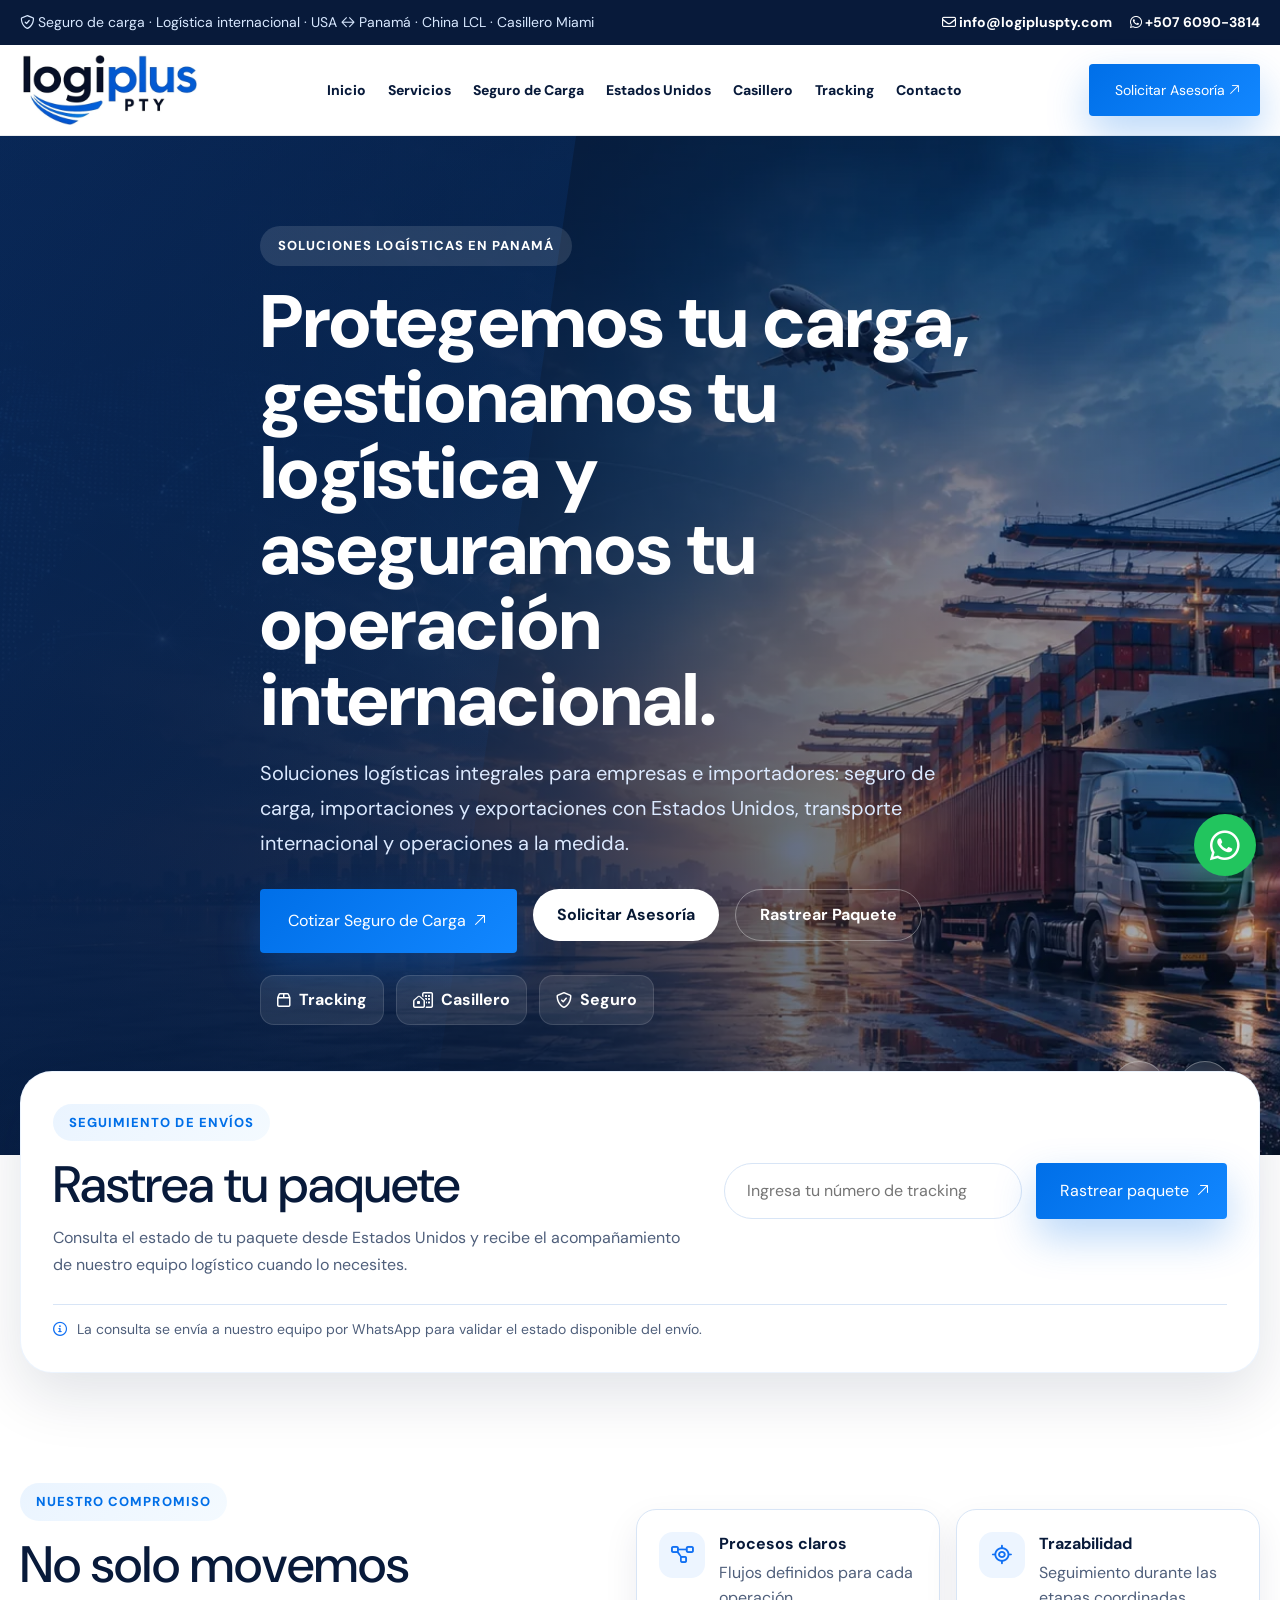
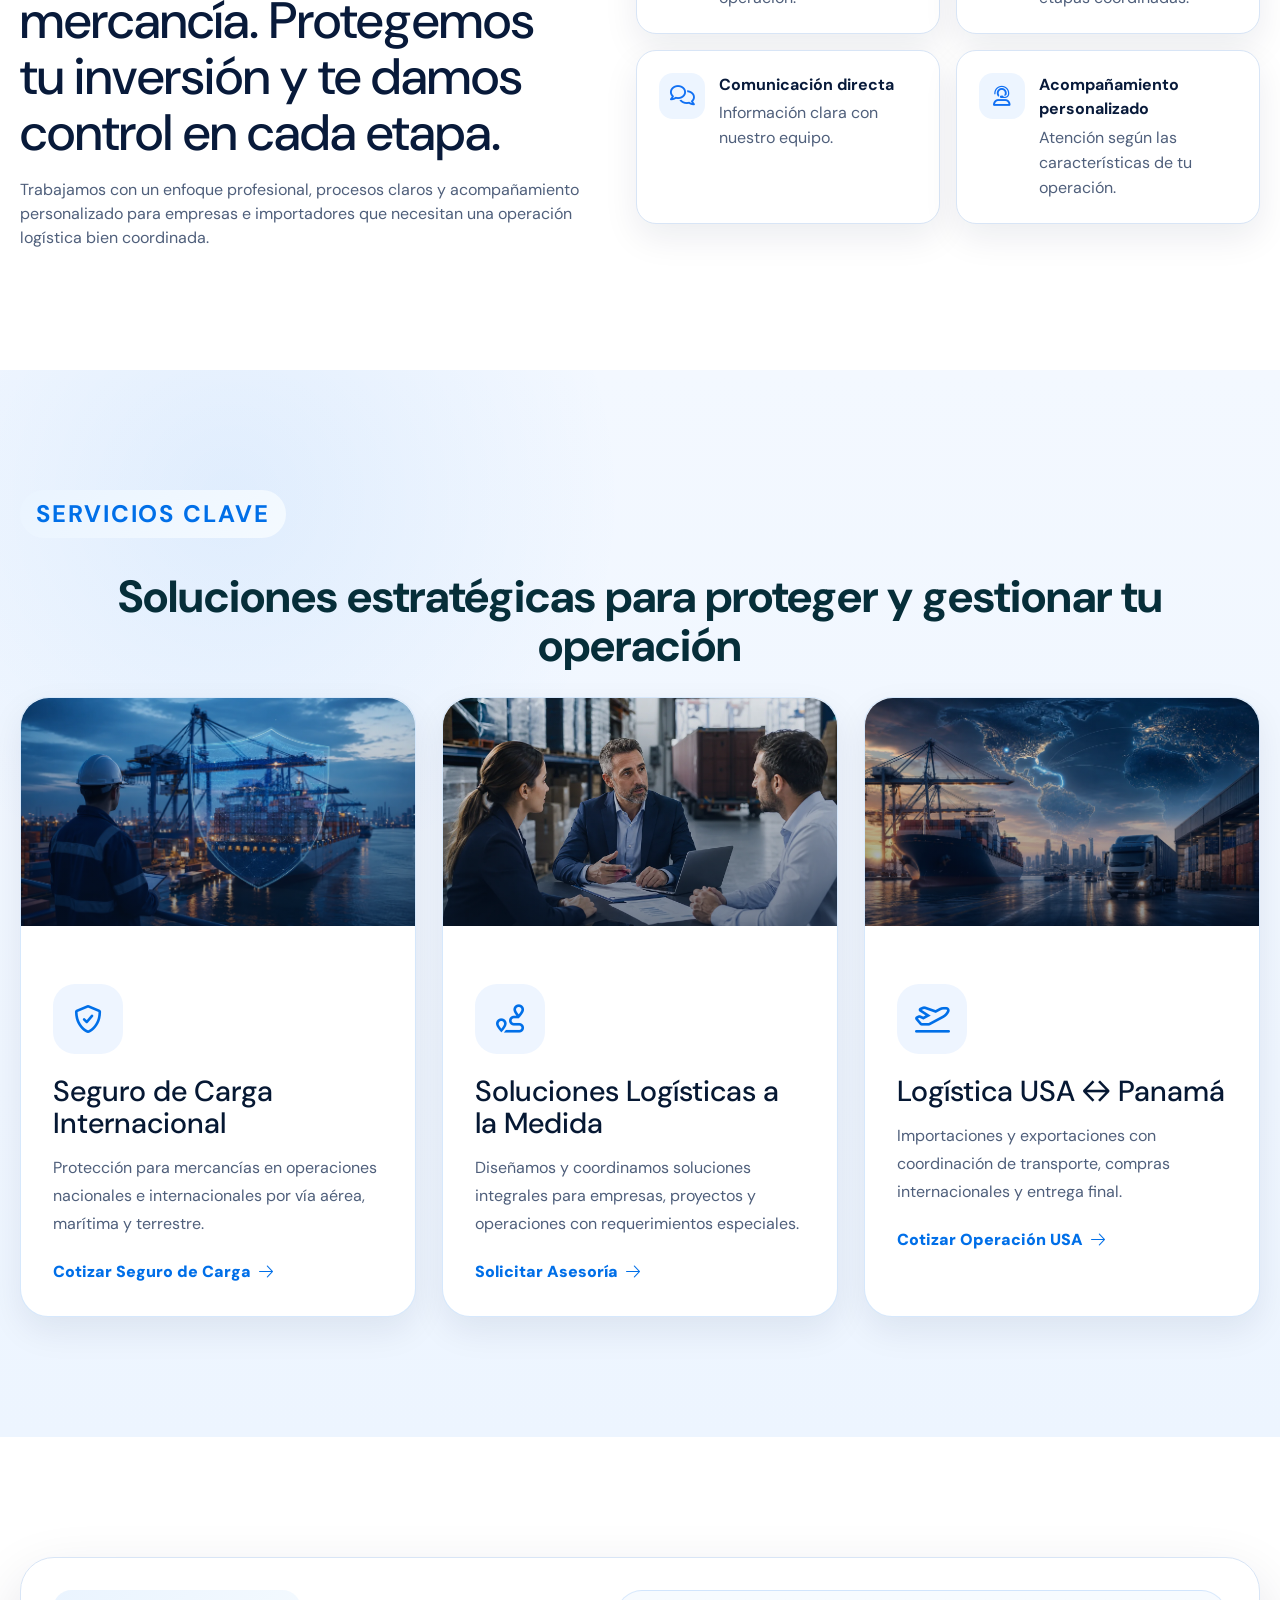
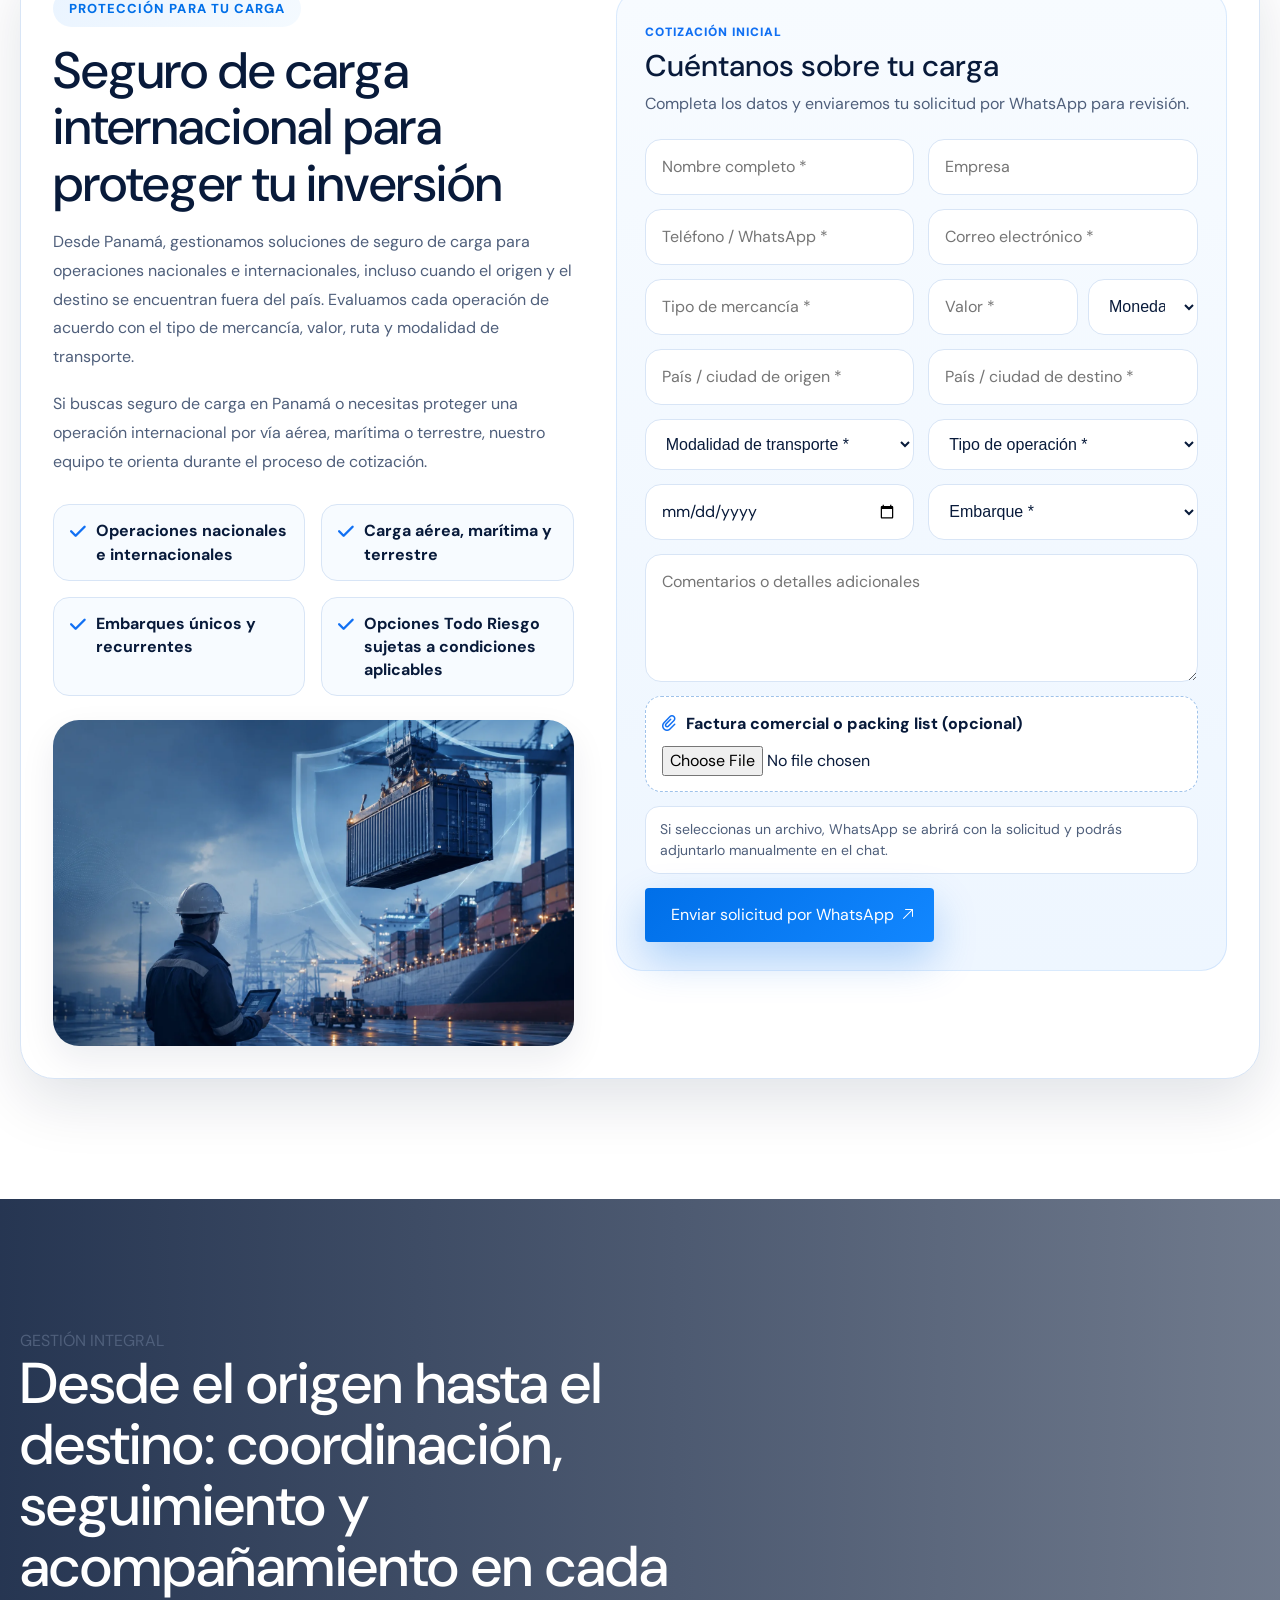
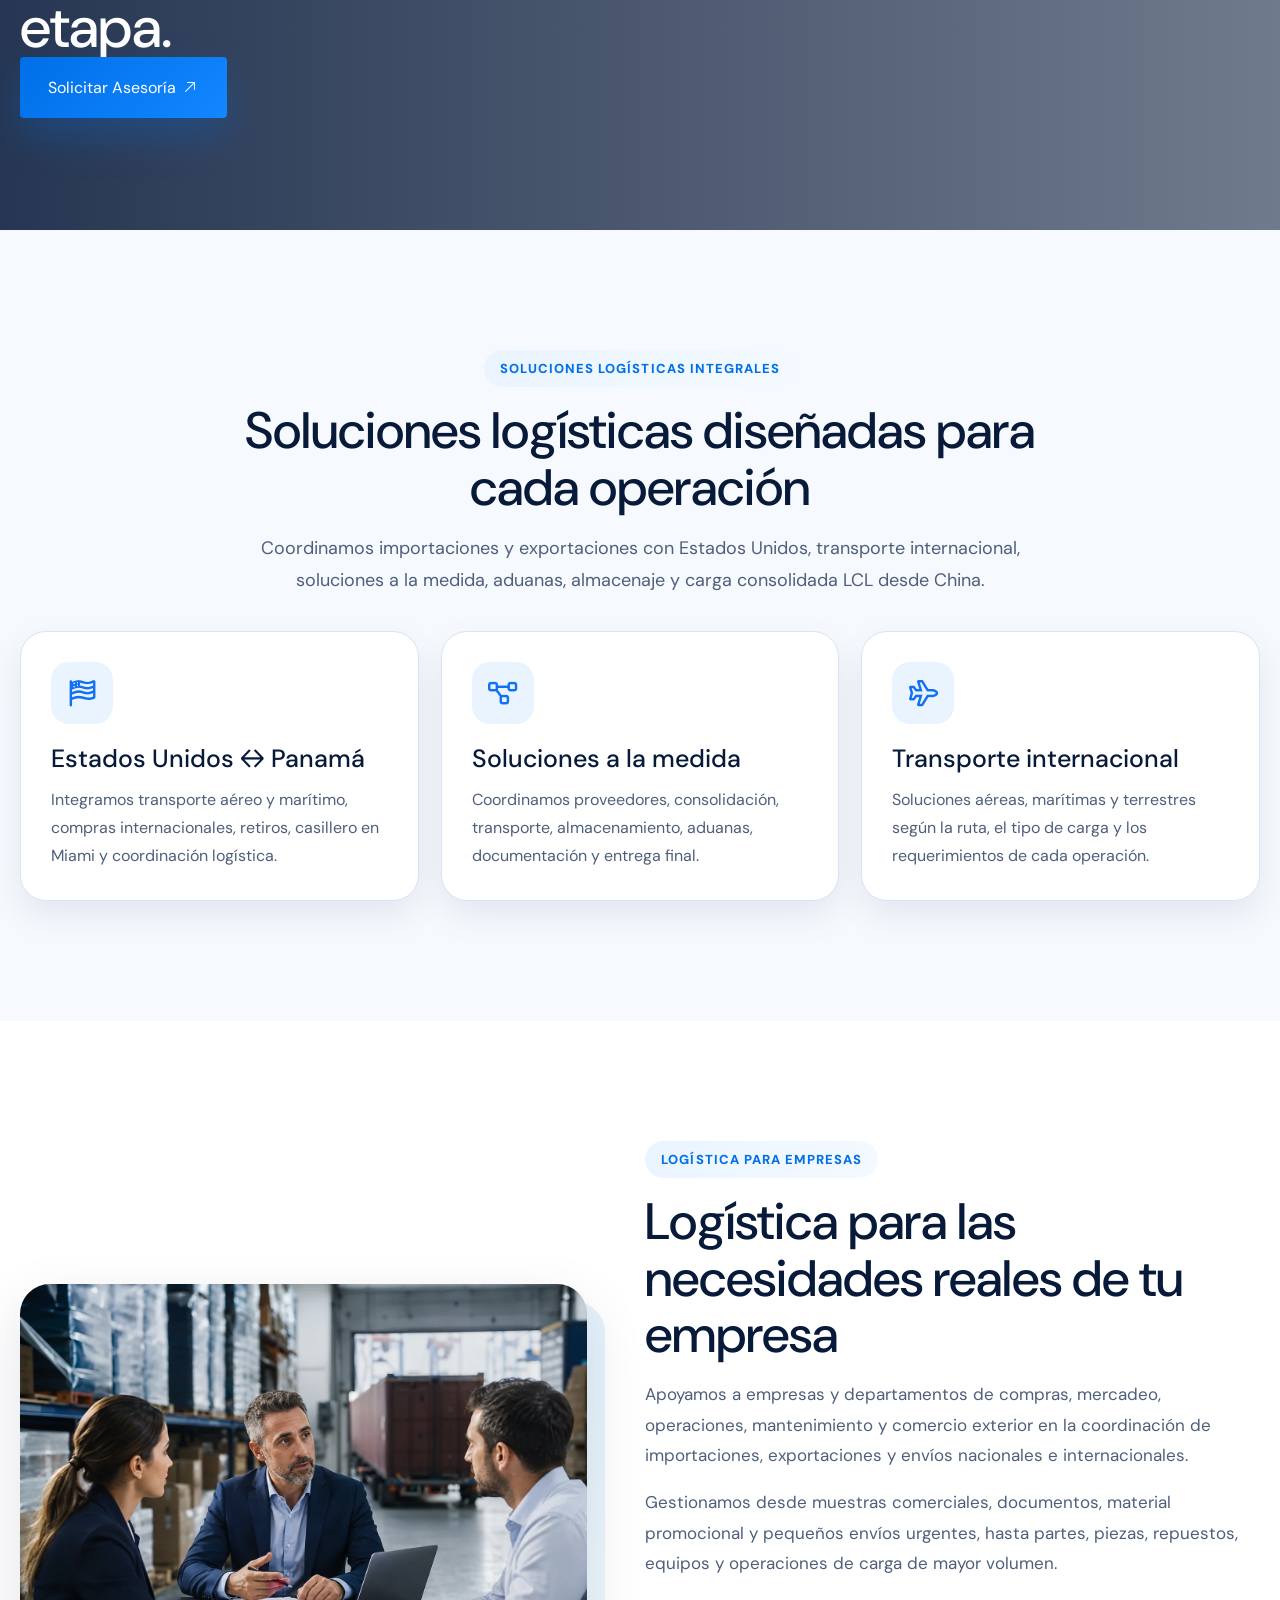
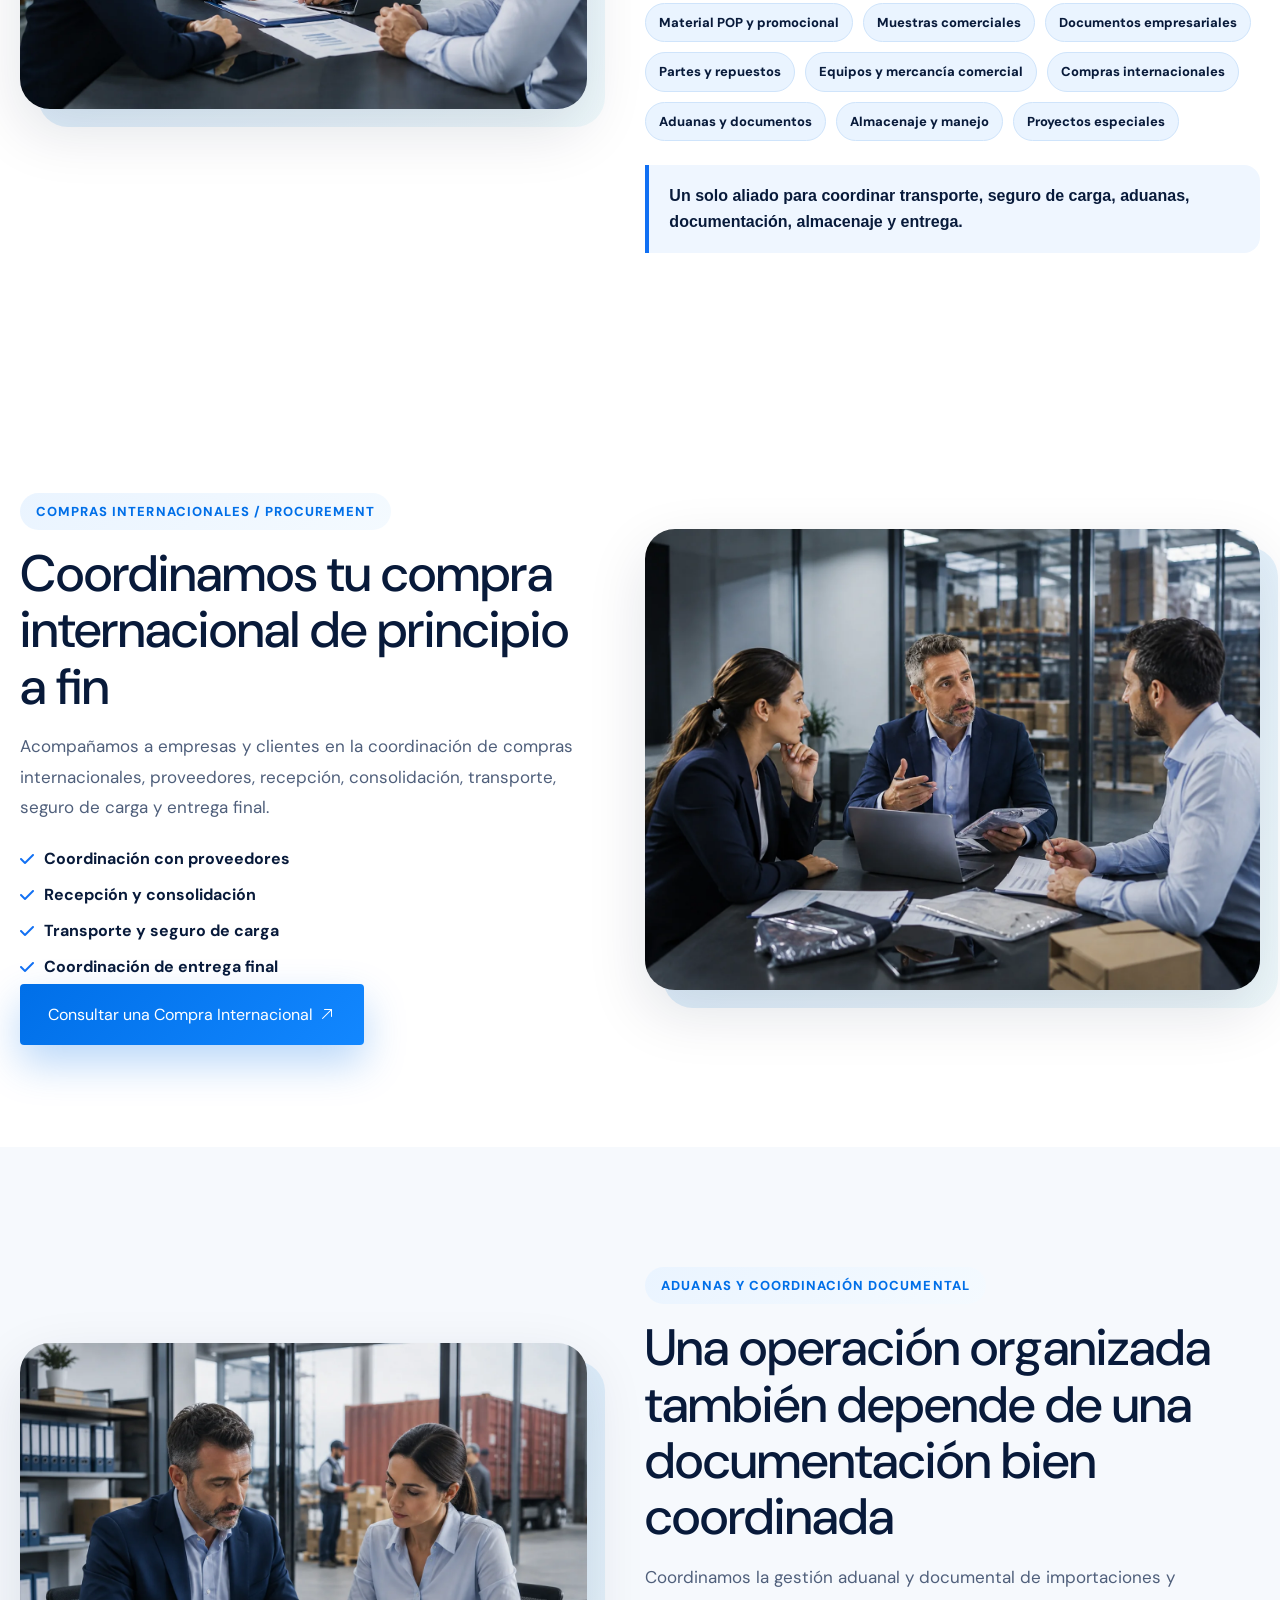
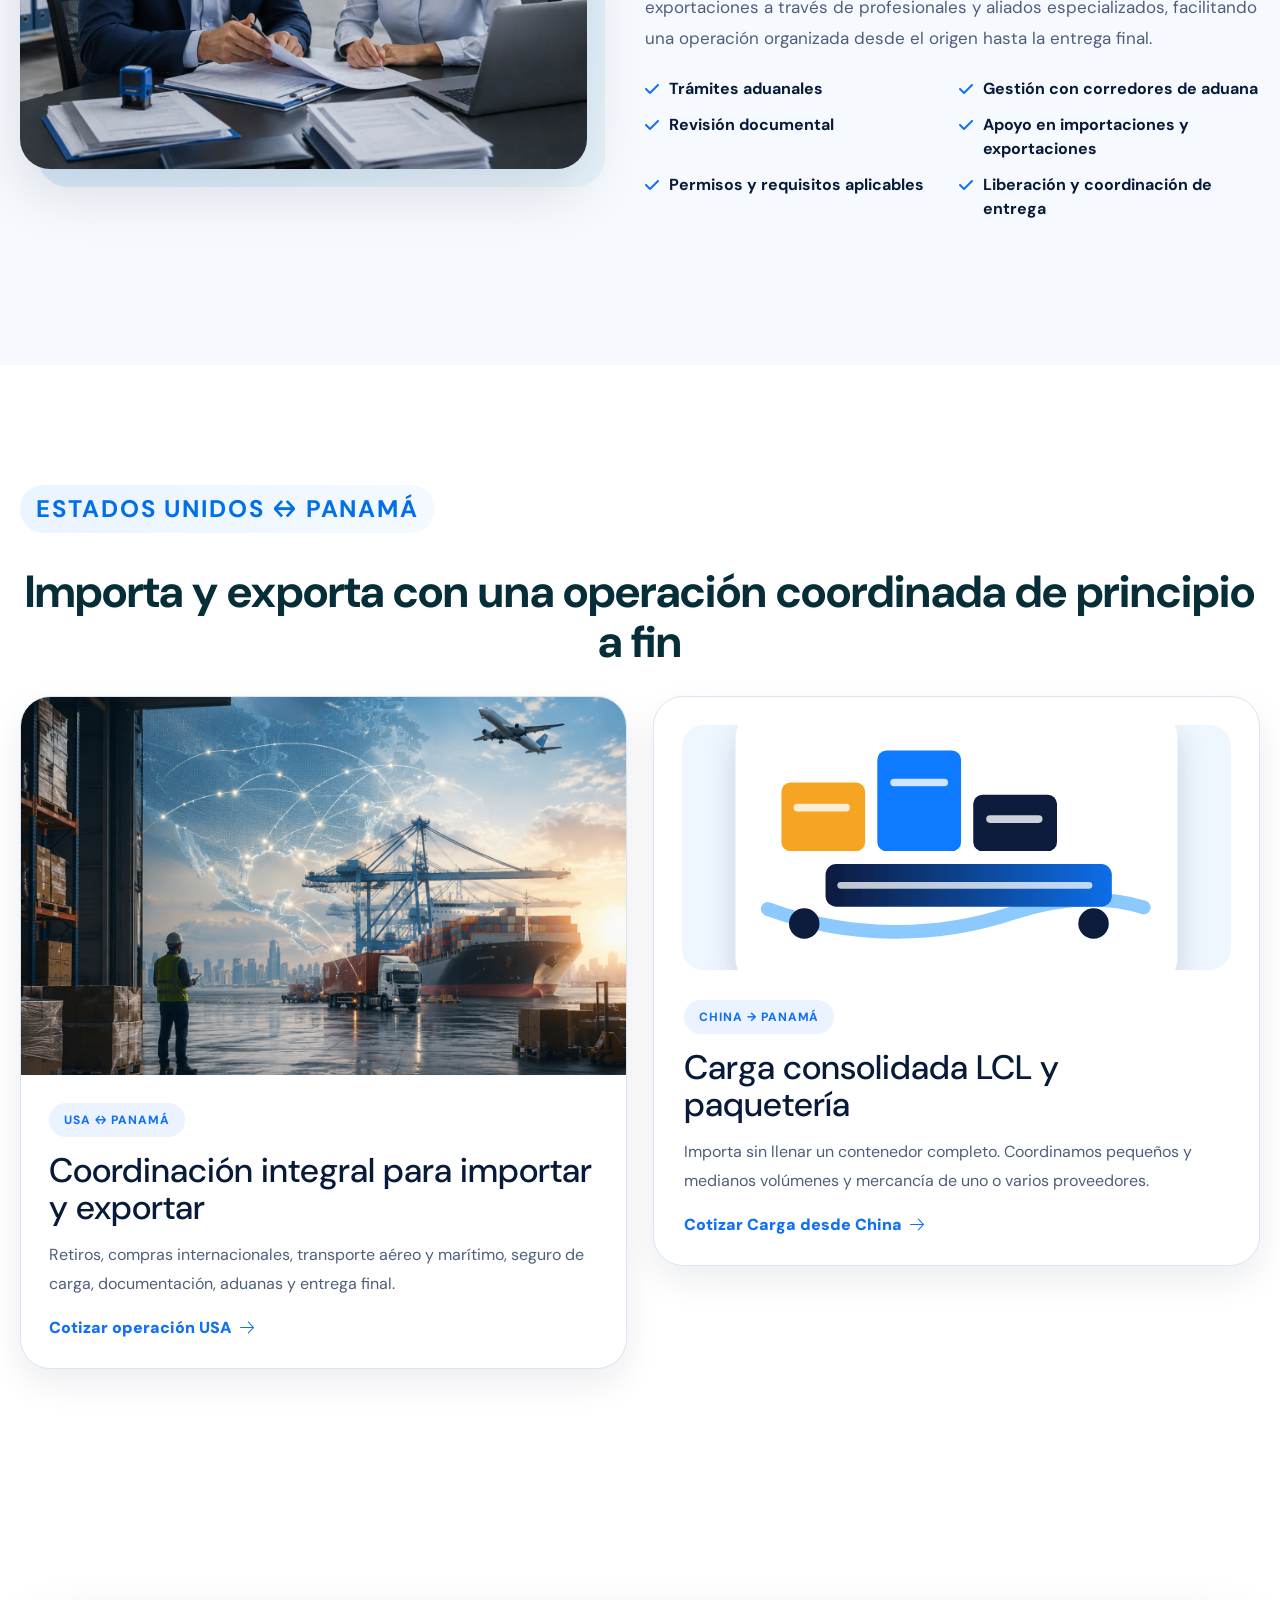
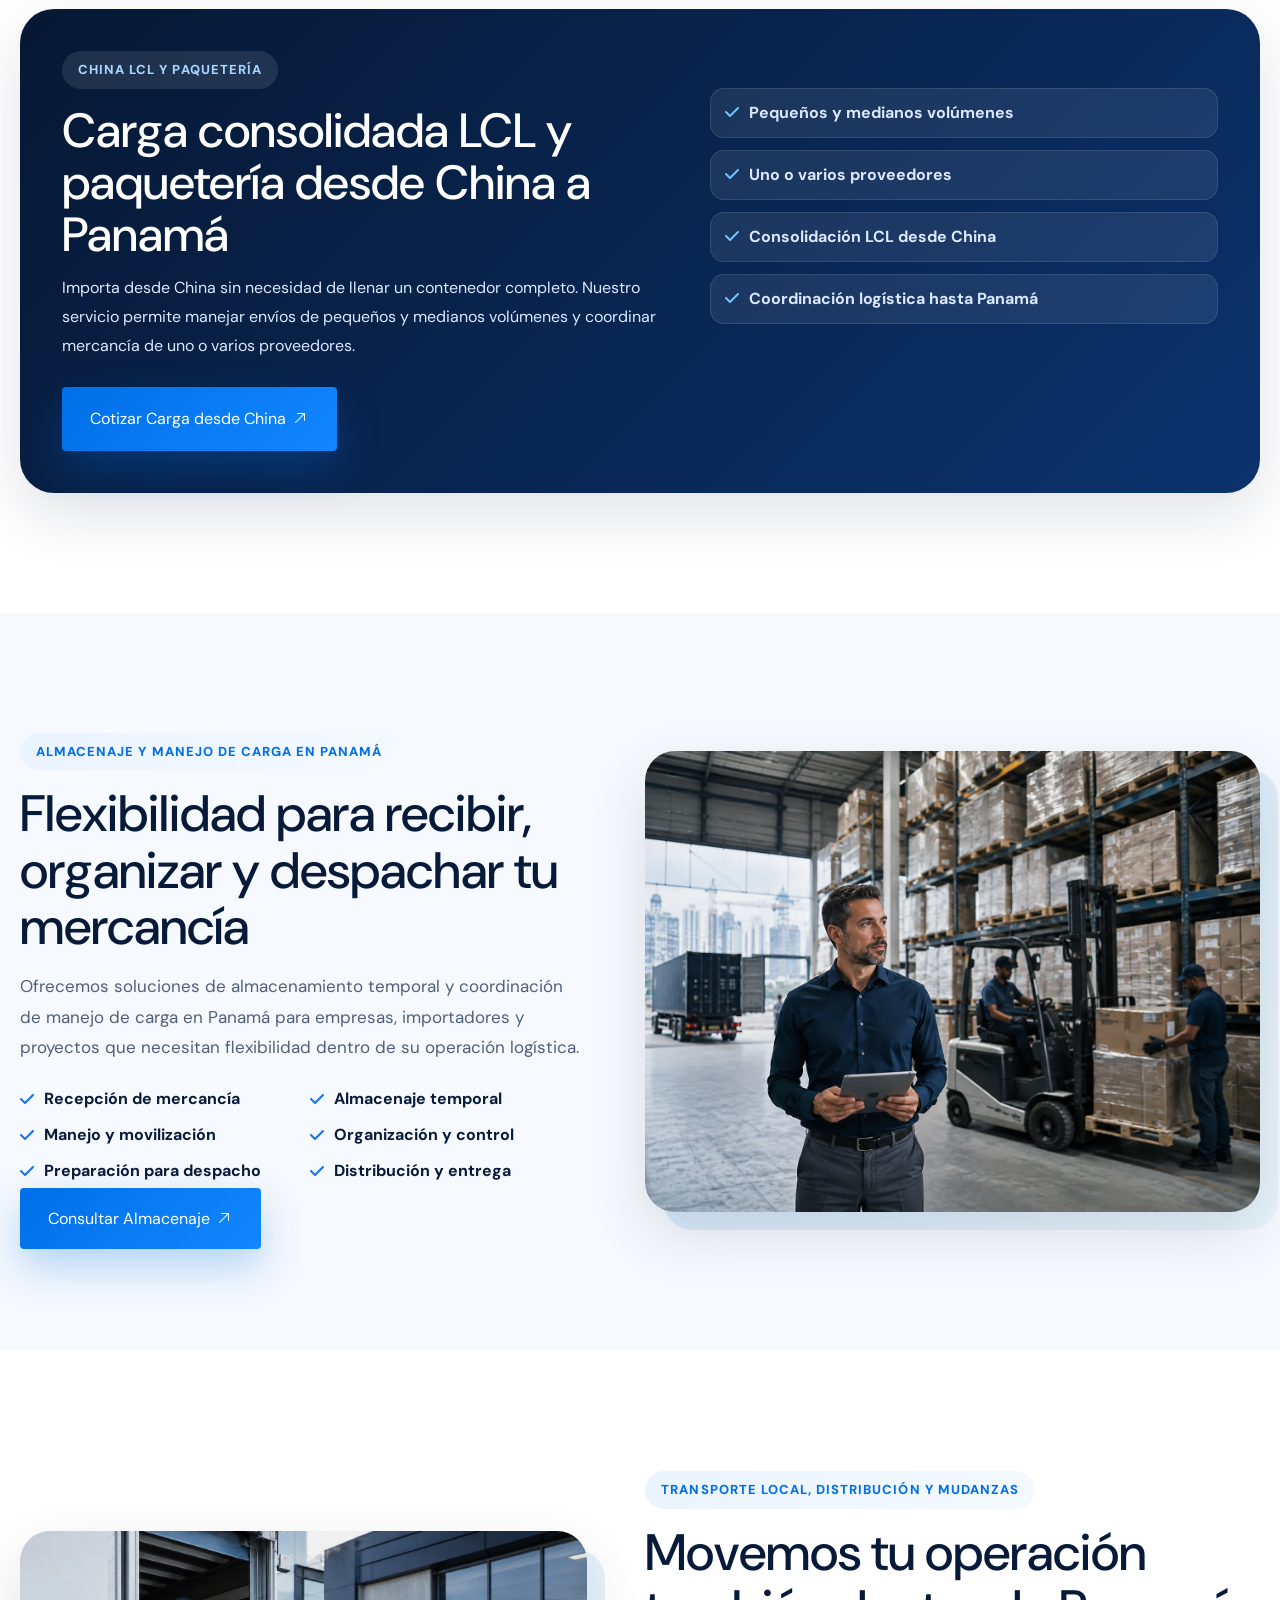
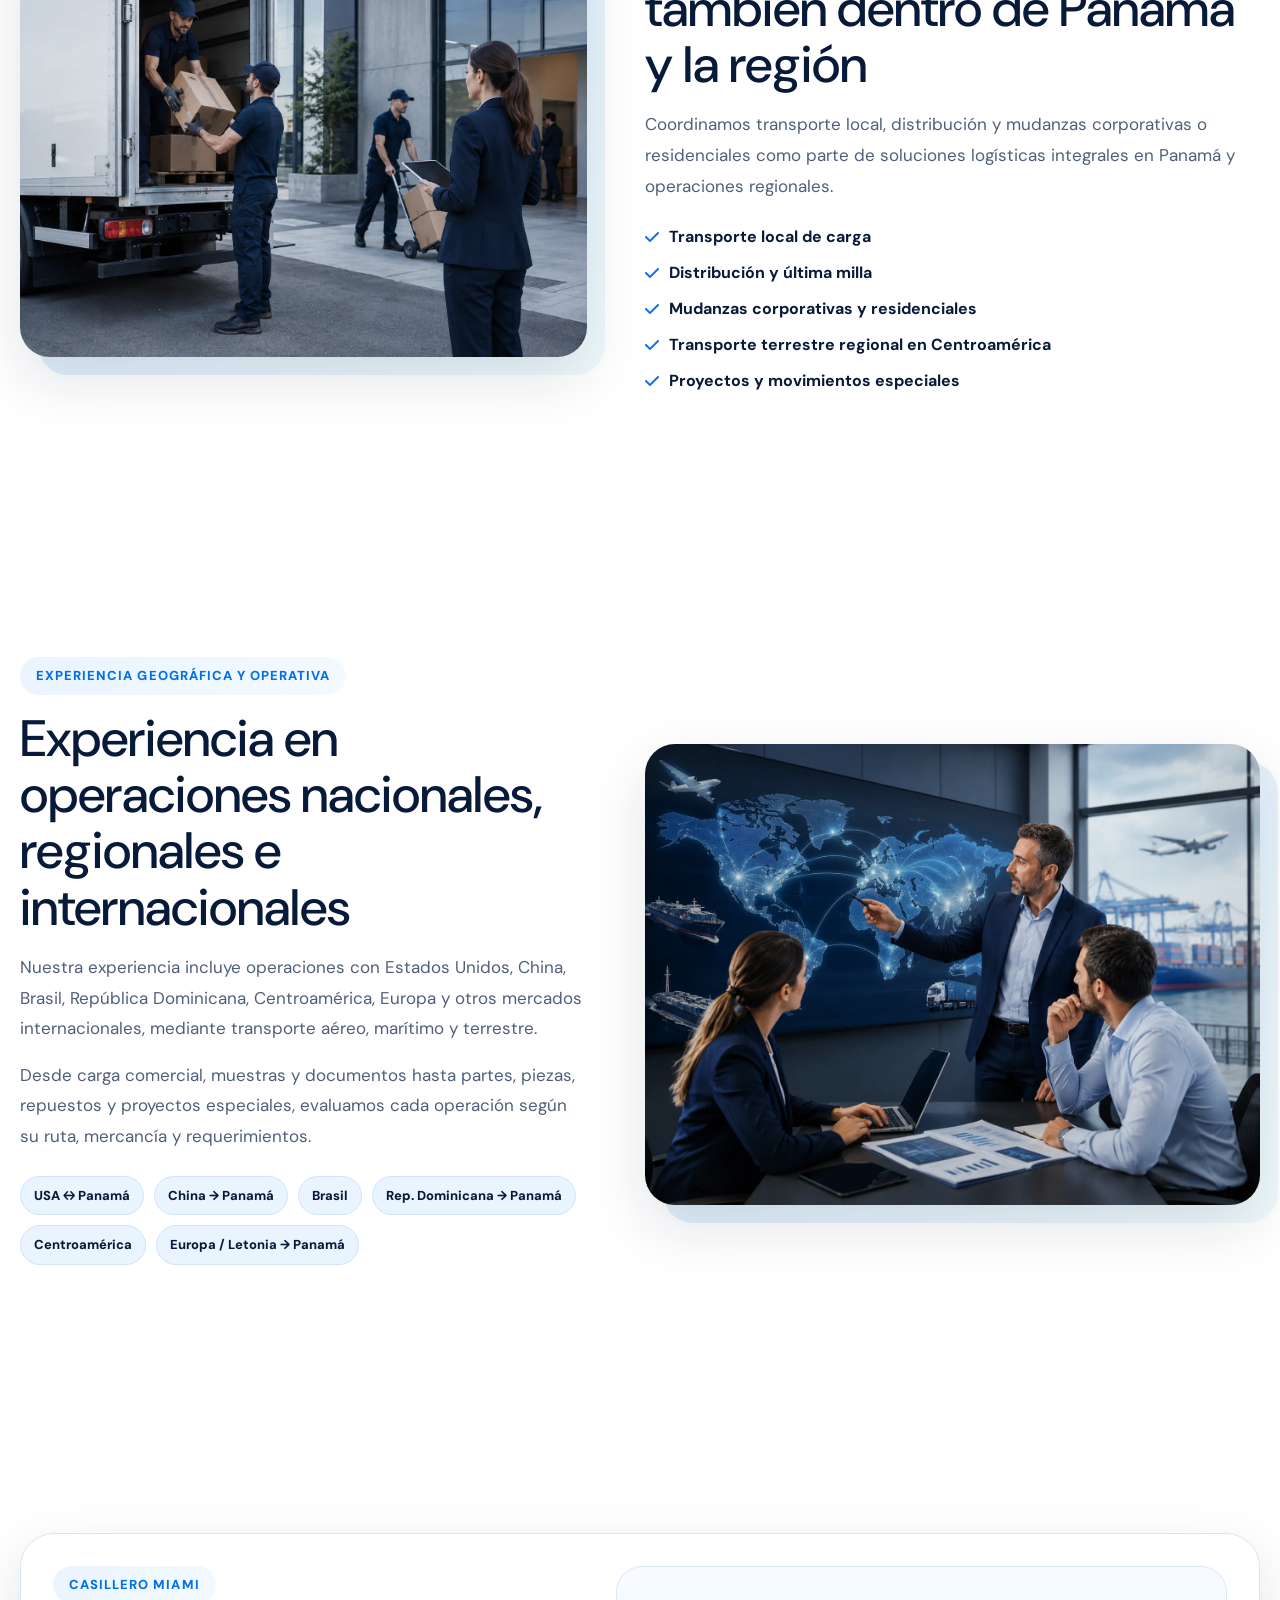
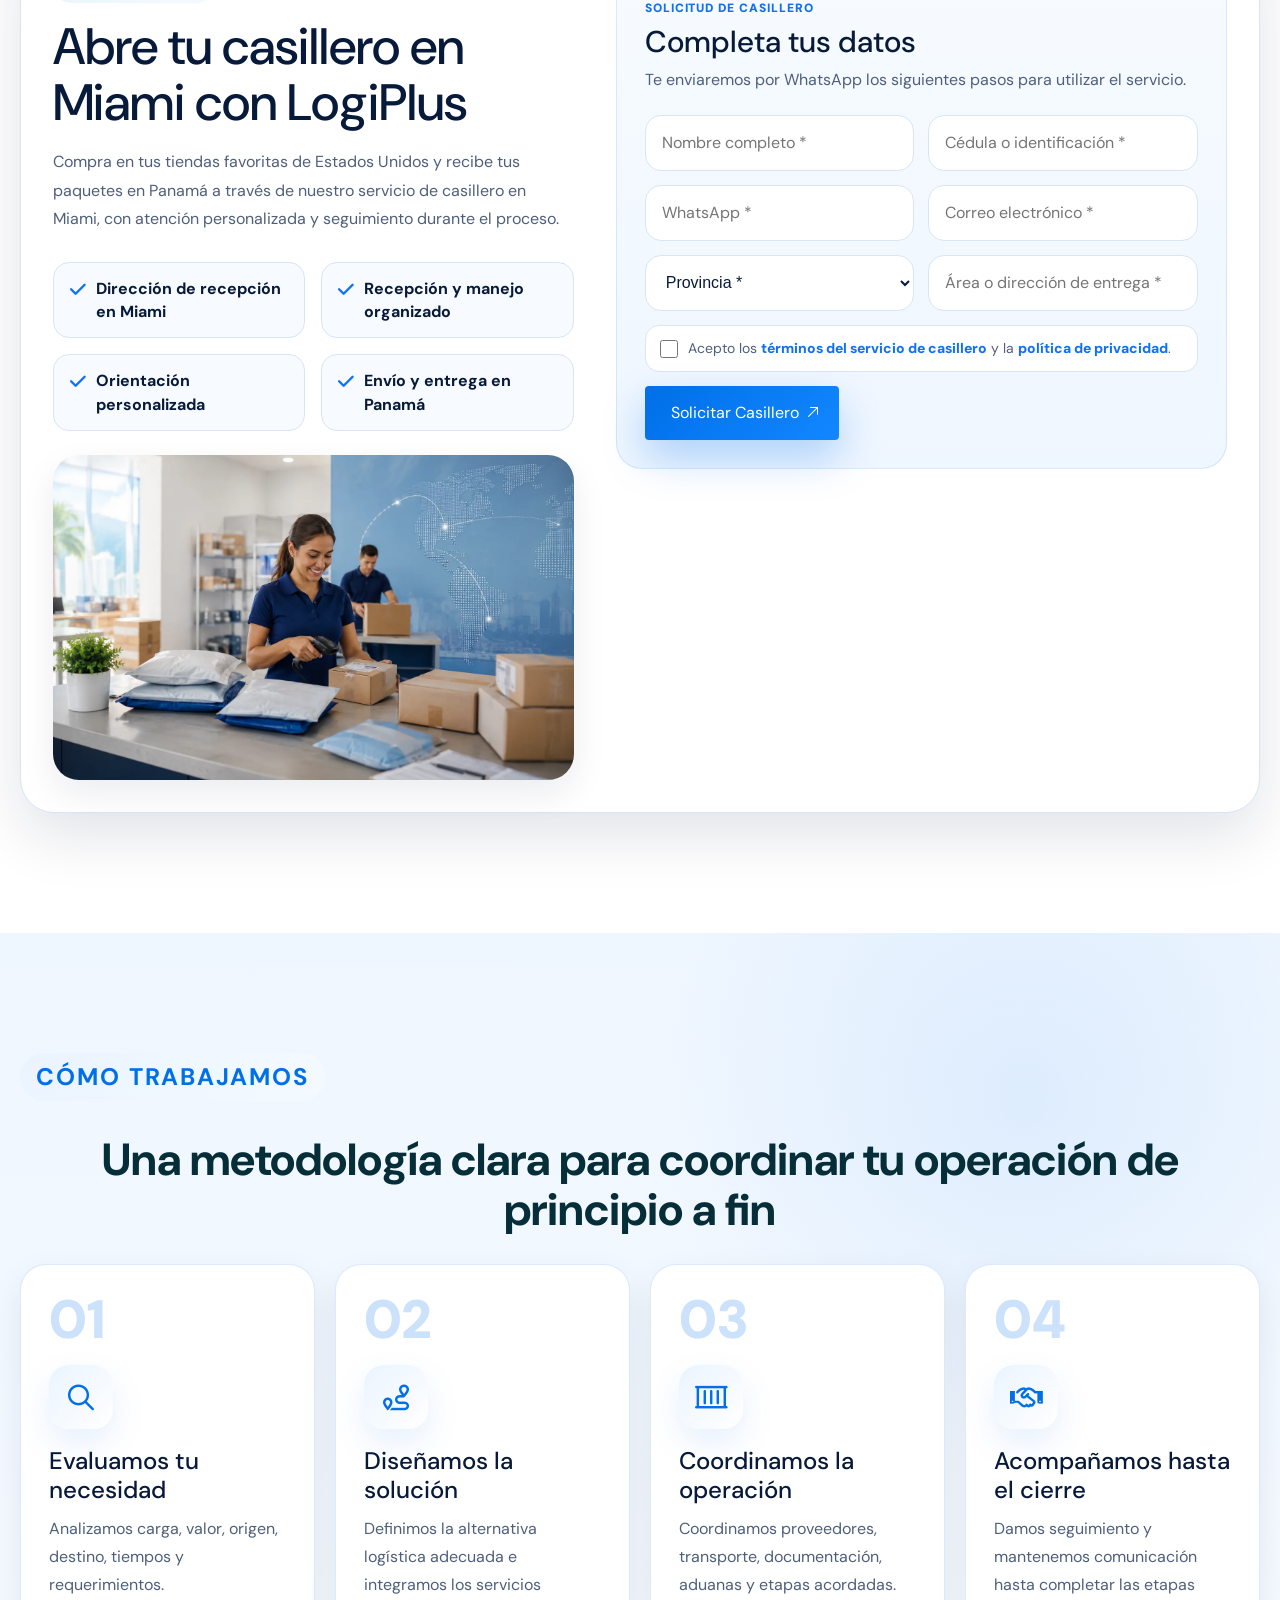
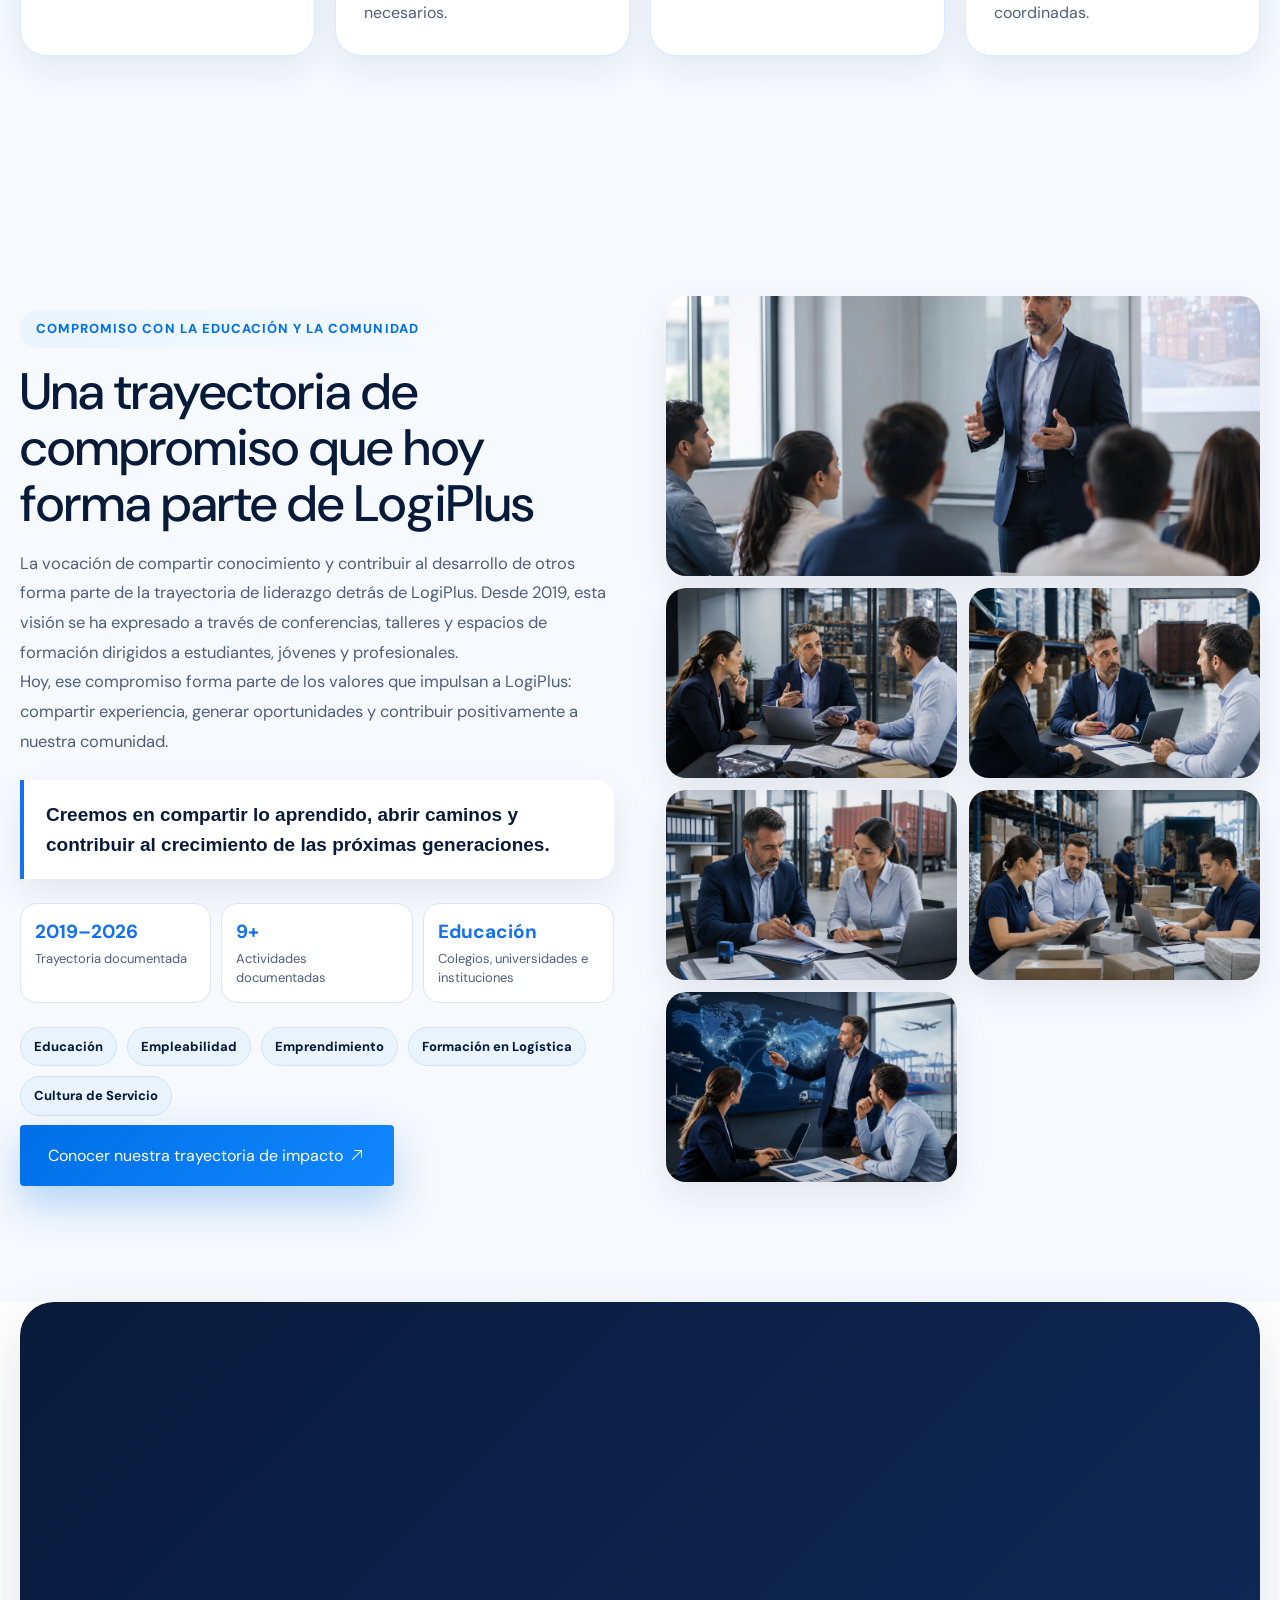
==== commit 73a774b4: "cd" ====
--- a/index.html
+++ b/index.html
@@ -6,25 +6,16 @@
   <meta name="viewport" content="width=device-width, initial-scale=1.0">
   <title>LogiPlus Panamá | Seguro de Carga y Logística Internacional</title>
   <meta name="description" content="Soluciones de logística en Panamá: seguro de carga internacional, importaciones y exportaciones, transporte aéreo, marítimo y terrestre, USA–Panamá, China LCL, almacenaje, casillero Miami y coordinación logística integral.">
-  <meta name="keywords" content="seguro de carga internacional, seguro de carga Panamá, seguro de mercancía, seguro de carga marítima, seguro de carga aérea, empresa de logística en Panamá, logística internacional Panamá, importaciones desde Estados Unidos a Panamá, exportaciones de Panamá a Estados Unidos, transporte aéreo Panamá, transporte marítimo Panamá, transporte terrestre Centroamérica, carga LCL China Panamá, compras internacionales Panamá, aduanas Panamá, almacenaje en Panamá, almacenaje de carga en Panamá, bodega logística Panamá, casillero Miami Panamá, logística para empresas Panamá, material POP importación, muestras comerciales envío, repuestos y piezas importación">
-  <meta name="robots" content="index, follow">
-  <meta name="theme-color" content="#061833">
-
+  <meta name="keywords" content="seguro de carga internacional, seguro de carga Panamá, seguro de mercancía, seguro de carga marítima, seguro de carga aérea, empresa de logística en Panamá, logística internacional Panamá, importaciones desde Estados Unidos a Panamá, exportaciones de Panamá a Estados Unidos, transporte aéreo Panamá, transporte marítimo Panamá, transporte terrestre Centroamérica, carga LCL China Panamá, compras internacionales Panamá, aduanas Panamá, almacenaje en Panamá, bodega logística Panamá, casillero Miami Panamá, logística para empresas Panamá">
+  <meta name="robots" content="index, follow, max-image-preview:large">
   <meta property="og:title" content="LogiPlus Panamá | Seguro de Carga y Logística Internacional">
-  <meta property="og:description" content="Soluciones de logística en Panamá: seguro de carga internacional, importaciones y exportaciones, transporte aéreo, marítimo y terrestre, USA–Panamá, China LCL, almacenaje, casillero Miami y coordinación logística integral.">
+  <meta property="og:description" content="Protegemos tu inversión, coordinamos tu operación y te damos tranquilidad en cada etapa.">
   <meta property="og:type" content="website">
   <meta property="og:url" content="https://logtranspor.vercel.app/">
+  <meta property="og:image" content="https://logtranspor.vercel.app/assets/images/logiplus/hero-v8.webp">
   <meta property="og:locale" content="es_PA">
-  <meta property="og:site_name" content="LogiPlus PTY">
-  <meta property="og:image" content="https://logtranspor.vercel.app/assets/images/logo/logiplus-logo.webp">
-  <meta property="og:image:alt" content="Logotipo de LogiPlus PTY">
-  <meta name="twitter:card" content="summary_large_image">
-
   <link rel="canonical" href="https://logtranspor.vercel.app/">
   <link rel="shortcut icon" type="image/png" href="assets/images/logo/logiplus-favicon.png">
-  <link rel="preconnect" href="https://fonts.googleapis.com">
-  <link rel="preconnect" href="https://fonts.gstatic.com" crossorigin>
-  <link href="https://fonts.googleapis.com/css2?family=Inter:wght@400;500;600;700;800;900&display=swap" rel="stylesheet">
 
   <link rel="stylesheet preload" href="assets/css/font-awesome-pro.css" as="style">
   <link rel="stylesheet preload" href="assets/css/bootstrap.min.css" as="style">
@@ -34,33 +25,55 @@
   <link rel="stylesheet preload" href="assets/css/style.css" as="style">
   <link rel="stylesheet" href="assets/css/logiplus-custom.css?v=9.0">
 
-  <script type="application/ld+json">{
-    "@context":"https://schema.org",
-    "@type":"Organization",
-    "name":"LogiPlus PTY",
-    "url":"https://logtranspor.vercel.app/",
-    "logo":"https://logtranspor.vercel.app/assets/images/logo/logiplus-logo.webp",
-    "email":"info@logipluspty.com",
-    "telephone":"+507 6090-3814",
-    "description":"Empresa de logística en Panamá especializada en seguro de carga internacional, importaciones y exportaciones, transporte aéreo, marítimo y terrestre, soluciones logísticas para empresas, China LCL, almacenaje y casillero Miami.",
-    "areaServed":"Panamá",
-    "contactPoint":{
-      "@type":"ContactPoint",
-      "telephone":"+507 6090-3814",
-      "email":"info@logipluspty.com",
-      "contactType":"customer service",
-      "availableLanguage":"es"
-    }
-  }</script>
-  <script type="application/ld+json">{
+  <script type="application/ld+json">
+  {
     "@context":"https://schema.org",
     "@graph":[
-      {"@type":"Service","name":"Seguro de carga internacional","serviceType":"Seguro de carga internacional","provider":{"@type":"Organization","name":"LogiPlus PTY"},"areaServed":"Panamá","description":"Gestión de soluciones de seguro de carga para operaciones nacionales e internacionales por vía aérea, marítima y terrestre."},
-      {"@type":"Service","name":"Logística internacional","serviceType":"Logística internacional e importaciones y exportaciones","provider":{"@type":"Organization","name":"LogiPlus PTY"},"areaServed":"Panamá","description":"Coordinación de importaciones, exportaciones, transporte internacional, documentación, aduanas, almacenaje y entrega."},
-      {"@type":"Service","name":"Casillero Miami","serviceType":"Casillero Miami para Panamá","provider":{"@type":"Organization","name":"LogiPlus PTY"},"areaServed":"Panamá","description":"Recepción y manejo organizado de paquetes en Miami, con envío y entrega en Panamá."}
+      {
+        "@type":"Organization",
+        "@id":"https://logtranspor.vercel.app/#organization",
+        "name":"LogiPlus PTY",
+        "url":"https://logtranspor.vercel.app/",
+        "logo":"https://logtranspor.vercel.app/assets/images/logo/logiplus-logo.webp",
+        "email":"info@logipluspty.com",
+        "telephone":"+507 6090-3814",
+        "description":"Empresa de logística en Panamá especializada en seguro de carga internacional, importaciones y exportaciones, transporte internacional, soluciones logísticas para empresas, China LCL, almacenaje y casillero Miami.",
+        "areaServed":["Panamá","Estados Unidos","China","Centroamérica","Brasil","República Dominicana","Europa"],
+        "contactPoint":{"@type":"ContactPoint","telephone":"+507 6090-3814","contactType":"customer service","availableLanguage":"es"}
+      },
+      {
+        "@type":"WebSite",
+        "@id":"https://logtranspor.vercel.app/#website",
+        "url":"https://logtranspor.vercel.app/",
+        "name":"LogiPlus PTY",
+        "publisher":{"@id":"https://logtranspor.vercel.app/#organization"}
+      },
+      {
+        "@type":"Service",
+        "name":"Seguro de carga internacional",
+        "provider":{"@id":"https://logtranspor.vercel.app/#organization"},
+        "areaServed":"International",
+        "description":"Soluciones de seguro de carga para operaciones nacionales e internacionales por vía aérea, marítima y terrestre."
+      },
+      {
+        "@type":"Service",
+        "name":"Logística internacional USA ↔ Panamá",
+        "provider":{"@id":"https://logtranspor.vercel.app/#organization"},
+        "areaServed":["Panamá","Estados Unidos"],
+        "description":"Coordinación de importaciones y exportaciones entre Estados Unidos y Panamá, transporte, compras internacionales, documentación y entrega final."
+      },
+      {
+        "@type":"Service",
+        "name":"Carga consolidada LCL desde China a Panamá",
+        "provider":{"@id":"https://logtranspor.vercel.app/#organization"},
+        "areaServed":["Panamá","China"],
+        "description":"Coordinación de pequeños y medianos volúmenes, uno o varios proveedores y consolidación LCL desde China."
+      }
     ]
-  }</script>
-  <script type="application/ld+json">{
+  }
+  </script>
+  <script type="application/ld+json">
+  {
     "@context":"https://schema.org",
     "@type":"FAQPage",
     "mainEntity":[
@@ -73,11 +86,11 @@
       {"@type":"Question","name":"¿Qué es una carga LCL desde China?","acceptedAnswer":{"@type":"Answer","text":"Permite transportar mercancía sin contratar un contenedor completo y puede ser adecuada para pequeños y medianos volúmenes."}},
       {"@type":"Question","name":"¿Puedo importar de varios proveedores desde China?","acceptedAnswer":{"@type":"Answer","text":"Sí, dependiendo de las características de la operación."}},
       {"@type":"Question","name":"¿LogiPlus ofrece servicios de aduanas?","acceptedAnswer":{"@type":"Answer","text":"Coordinamos la gestión aduanal y documental a través de profesionales y aliados especializados."}},
-      {"@type":"Question","name":"¿Qué mercancías manejan?","acceptedAnswer":{"@type":"Answer","text":"Productos comerciales, muestras, material promocional, documentos, partes, piezas, repuestos, equipos y otras mercancías sujetas a requisitos aplicables."}},
       {"@type":"Question","name":"¿Ofrecen almacenaje en Panamá?","acceptedAnswer":{"@type":"Answer","text":"Sí. Coordinamos almacenamiento temporal y manejo de mercancía según tipo de carga, espacio, duración y necesidades de despacho."}},
       {"@type":"Question","name":"¿Puedo solicitar una solución logística completa?","acceptedAnswer":{"@type":"Answer","text":"Sí. Podemos coordinar proveedores, compras, transporte, seguro, documentación, aduanas, almacenaje y entrega."}}
     ]
-  }</script>
+  }
+  </script>
 </head>
 <body>
   <div id="trucker__preloader" class="logiplus-preloader">
@@ -88,8 +101,8 @@
     </div>
   </div>
 
-  <div class="scroll-up" aria-label="Volver arriba" role="button" tabindex="0">
-    <svg class="scroll-circle svg-content" width="100%" height="100%" viewBox="-1 -1 102 102" aria-hidden="true">
+  <div class="scroll-up" aria-label="Volver arriba">
+    <svg class="scroll-circle svg-content" width="100%" height="100%" viewBox="-1 -1 102 102">
       <path d="M50,1 a49,49 0 0,1 0,98 a49,49 0 0,1 0,-98" />
     </svg>
   </div>
@@ -131,7 +144,7 @@
       <div class="swiper logiplus-hero-slider">
         <div class="swiper-wrapper">
           <div class="swiper-slide">
-            <div class="lp-hero__slide" data-background="assets/images/logiplus/hero-v9.webp">
+            <div class="lp-hero__slide" data-background="assets/images/logiplus/hero-v8.webp">
               <div class="lp-hero__overlay"></div>
               <div class="lp-hero__shape"></div>
               <div class="trucker__container">
@@ -146,24 +159,24 @@
                   </div>
                   <div class="lp-hero__quick-links">
                     <a href="#tracking"><i class="fa-regular fa-box"></i> Tracking</a>
-                    <a href="#casillero"><i class="fa-regular fa-house-building"></i> Casillero Miami</a>
-                    <a href="#seguro"><i class="fa-regular fa-shield-check"></i> Seguro de carga</a>
+                    <a href="#casillero"><i class="fa-regular fa-house-building"></i> Casillero</a>
+                    <a href="#seguro"><i class="fa-regular fa-shield-check"></i> Seguro</a>
                   </div>
                 </div>
               </div>
             </div>
           </div>
           <div class="swiper-slide">
-            <div class="lp-hero__slide" data-background="assets/images/logiplus/service-seguro-v9.webp">
+            <div class="lp-hero__slide" data-background="assets/images/logiplus/service-seguro-v82.webp">
               <div class="lp-hero__overlay"></div>
               <div class="lp-hero__shape"></div>
               <div class="trucker__container">
                 <div class="lp-hero__content wow fadeInUp">
                   <span class="lp-kicker">SEGURO DE CARGA INTERNACIONAL</span>
                   <h2>Protege tu carga y tu inversión de origen a destino.</h2>
-                  <p>Soluciones de seguro de carga para operaciones nacionales e internacionales por vía aérea, marítima y terrestre. Evaluamos cada operación según la mercancía, valor, origen, destino y modalidad de transporte.</p>
+                  <p>Soluciones de seguro de carga para operaciones nacionales e internacionales por vía aérea, marítima y terrestre. Evaluamos cada operación según mercancía, valor, origen, destino y modalidad de transporte.</p>
                   <div class="lp-hero__actions">
-                    <a href="#seguro" class="trucker__btn-style-1">Cotizar Seguro de Carga <i class="fa-light fa-arrow-up-right"></i></a>
+                    <a href="#seguro" class="trucker__btn-style-1">Cotizar Seguro <i class="fa-light fa-arrow-up-right"></i></a>
                     <a href="#contacto" class="trucker__btn-style-2">Solicitar Asesoría</a>
                   </div>
                 </div>
@@ -171,7 +184,7 @@
             </div>
           </div>
           <div class="swiper-slide">
-            <div class="lp-hero__slide" data-background="assets/images/logiplus/service-usa-v9.webp">
+            <div class="lp-hero__slide" data-background="assets/images/logiplus/service-usa-v82.webp">
               <div class="lp-hero__overlay"></div>
               <div class="lp-hero__shape"></div>
               <div class="trucker__container">
@@ -180,8 +193,8 @@
                   <h2>Importaciones y exportaciones entre Estados Unidos y Panamá.</h2>
                   <p>Coordinamos retiros, compras internacionales, transporte aéreo y marítimo, seguro de carga, documentación y entrega final.</p>
                   <div class="lp-hero__actions">
-                    <a href="#usa" class="trucker__btn-style-1">Ver soluciones USA <i class="fa-light fa-arrow-up-right"></i></a>
-                    <a href="#contacto" class="trucker__btn-style-2">Solicitar Asesoría</a>
+                    <a href="#usa" class="trucker__btn-style-1">Cotizar Operación USA <i class="fa-light fa-arrow-up-right"></i></a>
+                    <a href="#casillero" class="trucker__btn-style-2">Abrir Casillero</a>
                   </div>
                 </div>
               </div>
@@ -189,8 +202,8 @@
           </div>
         </div>
         <div class="lp-hero__nav">
-          <button class="lp-hero-prev" type="button" aria-label="Slide anterior"><i class="fa-light fa-angle-left"></i></button>
-          <button class="lp-hero-next" type="button" aria-label="Slide siguiente"><i class="fa-light fa-angle-right"></i></button>
+          <button class="lp-hero-prev" aria-label="Anterior"><i class="fa-light fa-angle-left"></i></button>
+          <button class="lp-hero-next" aria-label="Siguiente"><i class="fa-light fa-angle-right"></i></button>
         </div>
       </div>
     </section>
@@ -203,32 +216,30 @@
             <h2 class="trucker__main-title">Rastrea tu paquete</h2>
             <p>Consulta el estado de tu paquete desde Estados Unidos y recibe el acompañamiento de nuestro equipo logístico cuando lo necesites.</p>
           </div>
-          <form class="lp-inline-form lp-protected-form" id="trackingForm" data-form-type="tracking">
-            <input class="lp-honeypot" type="text" name="website" tabindex="-1" autocomplete="off" aria-hidden="true">
-            <input id="trackingNumber" name="Tracking" type="text" placeholder="Ingresa tu número de tracking" aria-label="Número de tracking" autocomplete="off" required>
+          <form id="trackingForm" class="lp-inline-form">
+            <label class="lp-hp" aria-hidden="true">No completar<input name="website" tabindex="-1" autocomplete="off"></label>
+            <label class="sr-only" for="trackingNumber">Número de tracking</label>
+            <input id="trackingNumber" name="Tracking" placeholder="Ingresa tu número de tracking" autocomplete="off" required>
             <button type="submit" class="trucker__btn-style-1">Rastrear paquete <i class="fa-light fa-arrow-up-right"></i></button>
-            <p class="lp-form-status" data-form-status aria-live="polite"></p>
           </form>
-        </div>
-      </div>
-    </section>
-
-    <section class="lp-value-section" id="compromiso-operativo">
+          <p class="lp-form-note"><i class="fa-regular fa-circle-info"></i> La consulta se envía a nuestro equipo por WhatsApp para validar el estado disponible del envío.</p>
+        </div>
+      </div>
+    </section>
+
+    <section class="lp-value-section">
       <div class="trucker__container">
         <div class="lp-value-grid">
-          <div class="lp-value-grid__media wow img-custom-anim-left">
-            <img src="assets/images/logiplus/usa-v9.webp" loading="lazy" alt="Coordinación de logística internacional y transporte de mercancía con LogiPlus en Panamá">
-          </div>
-          <div class="lp-value-grid__copy">
+          <div class="lp-value-copy wow fadeInLeft">
             <span class="trucker__sub-titel">NUESTRO COMPROMISO</span>
             <h2 class="trucker__main-title">No solo movemos mercancía. Protegemos tu inversión y te damos control en cada etapa.</h2>
             <p>Trabajamos con un enfoque profesional, procesos claros y acompañamiento personalizado para empresas e importadores que necesitan una operación logística bien coordinada.</p>
-            <div class="lp-check-grid">
-              <div><i class="fa-regular fa-badge-check"></i> Procesos claros</div>
-              <div><i class="fa-regular fa-route"></i> Trazabilidad</div>
-              <div><i class="fa-regular fa-comments"></i> Comunicación directa</div>
-              <div><i class="fa-regular fa-user-headset"></i> Acompañamiento personalizado</div>
-            </div>
+          </div>
+          <div class="lp-value-points wow fadeInRight">
+            <div><i class="fa-regular fa-diagram-project"></i><span><strong>Procesos claros</strong>Flujos definidos para cada operación.</span></div>
+            <div><i class="fa-regular fa-location-crosshairs"></i><span><strong>Trazabilidad</strong>Seguimiento durante las etapas coordinadas.</span></div>
+            <div><i class="fa-regular fa-comments"></i><span><strong>Comunicación directa</strong>Información clara con nuestro equipo.</span></div>
+            <div><i class="fa-regular fa-user-headset"></i><span><strong>Acompañamiento personalizado</strong>Atención según las características de tu operación.</span></div>
           </div>
         </div>
       </div>
@@ -242,36 +253,30 @@
         </div>
         <div class="lp-services-grid lp-services-grid--visual">
           <article class="lp-service-card lp-service-card--visual wow fadeInUp">
-            <div class="lp-service-card__image">
-              <img src="assets/images/logiplus/insurance-v9.webp" loading="lazy" alt="Seguro de carga internacional para mercancías por vía aérea marítima y terrestre">
-              <span class="lp-service-card__badge"><img src="assets/images/logiplus/insurance-shield.svg" alt="" aria-hidden="true"></span>
-            </div>
+            <div class="lp-service-card__image"><img src="assets/images/logiplus/service-seguro-v82.webp" alt="Seguro de carga internacional" loading="lazy"></div>
             <div class="lp-service-card__body">
+              <div class="lp-service-card__icon"><i class="fa-regular fa-shield-check"></i></div>
               <h3>Seguro de Carga Internacional</h3>
               <p>Protección para mercancías en operaciones nacionales e internacionales por vía aérea, marítima y terrestre.</p>
-              <a class="lp-brand-btn" href="#seguro">Cotizar Seguro de Carga <i class="fa-light fa-arrow-up-right"></i></a>
+              <a href="#seguro">Cotizar Seguro de Carga <i class="fa-light fa-arrow-right"></i></a>
             </div>
           </article>
           <article class="lp-service-card lp-service-card--visual wow fadeInUp" data-wow-delay="0.1s">
-            <div class="lp-service-card__image">
-              <img src="assets/images/logiplus/service-logistica-v9.webp" loading="lazy" alt="Soluciones logísticas integrales a la medida para empresas y proyectos">
-              <span class="lp-service-card__badge"><img src="assets/images/logiplus/warehouse-control.svg" alt="" aria-hidden="true"></span>
-            </div>
+            <div class="lp-service-card__image"><img src="assets/images/logiplus/generated/business-logistics.webp" alt="Coordinación de soluciones logísticas a la medida" loading="lazy"></div>
             <div class="lp-service-card__body">
+              <div class="lp-service-card__icon"><i class="fa-regular fa-route"></i></div>
               <h3>Soluciones Logísticas a la Medida</h3>
               <p>Diseñamos y coordinamos soluciones integrales para empresas, proyectos y operaciones con requerimientos especiales.</p>
-              <a class="lp-brand-btn" href="#contacto">Solicitar Asesoría <i class="fa-light fa-arrow-up-right"></i></a>
+              <a href="#contacto">Solicitar Asesoría <i class="fa-light fa-arrow-right"></i></a>
             </div>
           </article>
           <article class="lp-service-card lp-service-card--visual wow fadeInUp" data-wow-delay="0.2s">
-            <div class="lp-service-card__image">
-              <img src="assets/images/logiplus/service-usa-v9.webp" loading="lazy" alt="Logística de importaciones y exportaciones entre Estados Unidos y Panamá">
-              <span class="lp-service-card__badge"><img src="assets/images/logiplus/usa-imports.svg" alt="" aria-hidden="true"></span>
-            </div>
+            <div class="lp-service-card__image"><img src="assets/images/logiplus/service-usa-v82.webp" alt="Logística entre Estados Unidos y Panamá" loading="lazy"></div>
             <div class="lp-service-card__body">
+              <div class="lp-service-card__icon"><i class="fa-regular fa-plane-departure"></i></div>
               <h3>Logística USA ↔ Panamá</h3>
-              <p>Importaciones y exportaciones entre Estados Unidos y Panamá, con coordinación de transporte, compras y entrega final.</p>
-              <a class="lp-brand-btn" href="#contacto">Cotizar Operación USA <i class="fa-light fa-arrow-up-right"></i></a>
+              <p>Importaciones y exportaciones con coordinación de transporte, compras internacionales y entrega final.</p>
+              <a href="#usa">Cotizar Operación USA <i class="fa-light fa-arrow-right"></i></a>
             </div>
           </article>
         </div>
@@ -280,112 +285,86 @@
 
     <section class="lp-insurance-section" id="seguro">
       <div class="trucker__container">
-        <div class="lp-split-card">
-          <div class="lp-split-card__media wow img-custom-anim-left">
-            <img src="assets/images/logiplus/insurance-v9.webp" loading="lazy" alt="Seguro de carga internacional para proteger mercancía e inversión desde Panamá">
-          </div>
-          <div class="lp-split-card__content">
+        <div class="lp-split-card lp-split-card--insurance">
+          <div class="lp-split-card__content wow fadeInLeft">
             <span class="trucker__sub-titel">PROTECCIÓN PARA TU CARGA</span>
             <h2 class="trucker__main-title">Seguro de carga internacional para proteger tu inversión</h2>
             <p>Desde Panamá, gestionamos soluciones de seguro de carga para operaciones nacionales e internacionales, incluso cuando el origen y el destino se encuentran fuera del país. Evaluamos cada operación de acuerdo con el tipo de mercancía, valor, ruta y modalidad de transporte.</p>
             <p>Si buscas seguro de carga en Panamá o necesitas proteger una operación internacional por vía aérea, marítima o terrestre, nuestro equipo te orienta durante el proceso de cotización.</p>
-            <ul class="lp-bullet-list">
-              <li>Cobertura para operaciones nacionales e internacionales</li>
-              <li>Protección para carga aérea, marítima y terrestre</li>
-              <li>Soluciones para embarques individuales y operaciones recurrentes</li>
-            </ul>
-            <p class="lp-disclaimer">Opciones de cobertura Todo Riesgo sujetas al tipo de mercancía, ruta y condiciones aplicables.</p>
-
-            <form id="insuranceForm" class="lp-form-grid lp-protected-form" data-form-type="insurance">
-              <input class="lp-honeypot" type="text" name="website" tabindex="-1" autocomplete="off" aria-hidden="true">
-              <input name="Nombre completo" placeholder="Nombre completo" autocomplete="name" required>
-              <input name="Empresa" placeholder="Empresa" autocomplete="organization">
-              <input name="Teléfono / WhatsApp" placeholder="Teléfono / WhatsApp" inputmode="tel" autocomplete="tel" required>
-              <input type="email" name="Correo electrónico" placeholder="Correo electrónico" autocomplete="email" required>
-              <input name="Tipo de mercancía" placeholder="Tipo de mercancía" required>
-              <div class="lp-field-pair">
-                <input name="Valor" placeholder="Valor" inputmode="decimal" required>
-                <select name="Moneda" aria-label="Moneda" required>
-                  <option value="">Moneda</option>
-                  <option>USD</option>
-                  <option>PAB</option>
-                  <option>EUR</option>
-                  <option>Otra</option>
-                </select>
-              </div>
-              <input name="País / ciudad de origen" placeholder="País / ciudad de origen" required>
-              <input name="País / ciudad de destino" placeholder="País / ciudad de destino" required>
-              <select name="Modalidad" aria-label="Modalidad de transporte" required>
-                <option value="">Modalidad de transporte</option>
-                <option>Aérea</option>
-                <option>Marítima</option>
-                <option>Terrestre</option>
-              </select>
-              <select name="Tipo de operación" aria-label="Tipo de operación" required>
-                <option value="">Tipo de operación</option>
-                <option>Importación</option>
-                <option>Exportación</option>
-                <option>Nacional</option>
-                <option>Internacional sin paso por Panamá</option>
-                <option>Otra</option>
-              </select>
-              <label class="lp-date-field">Fecha estimada <input type="date" name="Fecha estimada" required></label>
-              <select name="Frecuencia" aria-label="Embarque único o recurrente" required>
-                <option value="">Embarque único o recurrente</option>
-                <option>Embarque único</option>
-                <option>Operación recurrente</option>
-              </select>
-              <textarea name="Comentarios" rows="4" placeholder="Comentarios"></textarea>
-              <label class="lp-file-field">
-                <span>Factura comercial o packing list (opcional)</span>
-                <input type="file" name="Documento" accept=".pdf,.jpg,.jpeg,.png,.webp">
-                <small>WhatsApp no adjunta archivos automáticamente; al abrirse la conversación podrás enviarlo manualmente.</small>
-              </label>
-              <button type="submit" class="trucker__btn-style-1 lp-form-grid__submit">Cotizar Seguro de Carga <i class="fa-light fa-arrow-up-right"></i></button>
-              <p class="lp-form-status" data-form-status aria-live="polite"></p>
+            <div class="lp-check-grid">
+              <span><i class="fa-solid fa-check"></i> Operaciones nacionales e internacionales</span>
+              <span><i class="fa-solid fa-check"></i> Carga aérea, marítima y terrestre</span>
+              <span><i class="fa-solid fa-check"></i> Embarques únicos y recurrentes</span>
+              <span><i class="fa-solid fa-check"></i> Opciones Todo Riesgo sujetas a condiciones aplicables</span>
+            </div>
+            <div class="lp-visual-card">
+              <img src="assets/images/logiplus/insurance-v8.webp" alt="Protección para carga internacional" loading="lazy">
+            </div>
+          </div>
+          <div class="lp-split-card__form wow fadeInRight">
+            <div class="lp-form-heading">
+              <span>Cotización inicial</span>
+              <h3>Cuéntanos sobre tu carga</h3>
+              <p>Completa los datos y enviaremos tu solicitud por WhatsApp para revisión.</p>
+            </div>
+            <form id="insuranceForm" class="lp-form-grid">
+            <label class="lp-hp" aria-hidden="true">No completar<input name="website" tabindex="-1" autocomplete="off"></label>
+              <input name="Nombre completo" placeholder="Nombre completo *" required>
+              <input name="Empresa" placeholder="Empresa">
+              <input name="Teléfono / WhatsApp" placeholder="Teléfono / WhatsApp *" required>
+              <input type="email" name="Correo electrónico" placeholder="Correo electrónico *" required>
+              <input name="Tipo de mercancía" placeholder="Tipo de mercancía *" required>
+              <div class="lp-inline-fields"><input name="Valor" inputmode="decimal" placeholder="Valor *" required><select name="Moneda" required><option value="">Moneda</option><option>USD</option><option>EUR</option><option>PAB</option><option>Otra</option></select></div>
+              <input name="País / ciudad de origen" placeholder="País / ciudad de origen *" required>
+              <input name="País / ciudad de destino" placeholder="País / ciudad de destino *" required>
+              <select name="Modalidad" required><option value="">Modalidad de transporte *</option><option>Aérea</option><option>Marítima</option><option>Terrestre</option></select>
+              <select name="Tipo de operación" required><option value="">Tipo de operación *</option><option>Importación</option><option>Exportación</option><option>Tránsito internacional</option><option>Operación nacional</option><option>Otro</option></select>
+              <input type="date" name="Fecha estimada" aria-label="Fecha estimada">
+              <select name="Frecuencia" required><option value="">Embarque *</option><option>Único</option><option>Recurrente</option></select>
+              <textarea name="Comentarios" rows="4" placeholder="Comentarios o detalles adicionales"></textarea>
+              <label class="lp-file-field"><span><i class="fa-regular fa-paperclip"></i> Factura comercial o packing list (opcional)</span><input type="file" name="Documento" accept=".pdf,.jpg,.jpeg,.png,.webp,.doc,.docx,.xls,.xlsx"></label>
+              <p class="lp-form-note lp-form-note--wide">Si seleccionas un archivo, WhatsApp se abrirá con la solicitud y podrás adjuntarlo manualmente en el chat.</p>
+              <button type="submit" class="trucker__btn-style-1 lp-form-grid__submit">Enviar solicitud por WhatsApp <i class="fa-light fa-arrow-up-right"></i></button>
             </form>
-          </div>
-        </div>
-      </div>
-    </section>
-
-    <section class="lp-parallax-banner jarallax" data-background="assets/images/logiplus/hero-v9.webp">
+            <div class="lp-form-confirmation" aria-live="polite">Hemos recibido tu solicitud. Nuestro equipo revisará la información para continuar con el proceso de cotización.</div>
+          </div>
+        </div>
+      </div>
+    </section>
+
+    <section class="lp-parallax-banner jarallax" data-background="assets/images/logiplus/hero-v8.webp">
       <div class="lp-parallax-banner__overlay"></div>
       <div class="trucker__container">
         <div class="lp-parallax-banner__content wow fadeInUp">
-          <span class="trucker__sub-titel lp-sub-white">GESTIÓN INTEGRAL</span>
+          <span>GESTIÓN INTEGRAL</span>
           <h2>Desde el origen hasta el destino: coordinación, seguimiento y acompañamiento en cada etapa.</h2>
           <a href="#contacto" class="trucker__btn-style-1">Solicitar Asesoría <i class="fa-light fa-arrow-up-right"></i></a>
         </div>
       </div>
     </section>
 
-    <section class="lp-routes-section" id="usa">
-      <div class="trucker__container">
-        <div class="trucker__title-wrapper">
-          <p class="trucker__align-center trucker__sub-titel wow fadeInUp">SOLUCIONES LOGÍSTICAS INTEGRALES</p>
-          <h2 class="trucker__main-title trucker__align-center wow fadeInUp">Soluciones logísticas diseñadas para cada operación</h2>
-          <p class="lp-section-lead trucker__align-center">Coordinamos importaciones y exportaciones con Estados Unidos, transporte internacional, soluciones a la medida, aduanas, almacenaje y carga consolidada LCL desde China.</p>
-        </div>
-        <div class="lp-integral-grid">
-          <article class="lp-route-card lp-route-card--feature wow fadeInUp">
-            <img src="assets/images/logiplus/usa-v9.webp" loading="lazy" alt="Importaciones y exportaciones entre Estados Unidos y Panamá">
-            <div class="lp-route-card__body">
-              <span class="lp-tag">ESTADOS UNIDOS ↔ PANAMÁ</span>
-              <h3>Estados Unidos ↔ Panamá</h3>
-              <p>Coordinamos importaciones desde Estados Unidos hacia Panamá y exportaciones desde Panamá hacia Estados Unidos, integrando transporte aéreo y marítimo, compras internacionales, retiros, casillero en Miami y coordinación logística.</p>
-              <a class="trucker__btn-style-1" href="#contacto">Cotizar Operación USA <i class="fa-light fa-arrow-up-right"></i></a>
-            </div>
+    <section class="lp-integral-section" id="soluciones-integrales">
+      <div class="trucker__container">
+        <div class="lp-section-head wow fadeInUp">
+          <span class="trucker__sub-titel">SOLUCIONES LOGÍSTICAS INTEGRALES</span>
+          <h2 class="trucker__main-title">Soluciones logísticas diseñadas para cada operación</h2>
+          <p>Coordinamos importaciones y exportaciones con Estados Unidos, transporte internacional, soluciones a la medida, aduanas, almacenaje y carga consolidada LCL desde China.</p>
+        </div>
+        <div class="lp-feature-grid lp-feature-grid--3">
+          <article class="lp-feature-card wow fadeInUp">
+            <i class="fa-regular fa-flag-usa"></i>
+            <h3>Estados Unidos ↔ Panamá</h3>
+            <p>Integramos transporte aéreo y marítimo, compras internacionales, retiros, casillero en Miami y coordinación logística.</p>
           </article>
-          <article class="lp-info-card wow fadeInUp" data-wow-delay="0.08s">
-            <div class="lp-info-card__icon"><i class="fa-regular fa-diagram-project"></i></div>
+          <article class="lp-feature-card wow fadeInUp" data-wow-delay="0.1s">
+            <i class="fa-regular fa-diagram-project"></i>
             <h3>Soluciones a la medida</h3>
-            <p>Analizamos cada operación y coordinamos soluciones que pueden integrar compras internacionales, proveedores, consolidación, transporte, almacenamiento, aduanas, documentación y entrega final.</p>
+            <p>Coordinamos proveedores, consolidación, transporte, almacenamiento, aduanas, documentación y entrega final.</p>
           </article>
-          <article class="lp-info-card wow fadeInUp" data-wow-delay="0.16s">
-            <div class="lp-info-card__icon"><i class="fa-regular fa-earth-americas"></i></div>
+          <article class="lp-feature-card wow fadeInUp" data-wow-delay="0.2s">
+            <i class="fa-regular fa-plane"></i>
             <h3>Transporte internacional</h3>
-            <p>Coordinamos soluciones de transporte aéreo, marítimo y terrestre de acuerdo con la ruta, el tipo de carga y los requerimientos de cada operación.</p>
+            <p>Soluciones aéreas, marítimas y terrestres según la ruta, el tipo de carga y los requerimientos de cada operación.</p>
           </article>
         </div>
       </div>
@@ -393,113 +372,175 @@
 
     <section class="lp-business-section" id="empresas">
       <div class="trucker__container">
-        <div class="lp-business-card">
-          <div class="lp-business-card__intro wow fadeInLeft">
-            <span class="trucker__sub-titel">SOLUCIONES PARA EMPRESAS</span>
+        <div class="lp-editorial-grid">
+          <div class="lp-editorial-image wow fadeInLeft">
+            <img src="assets/images/logiplus/generated/business-logistics.webp" alt="Equipo coordinando logística para empresas" loading="lazy">
+          </div>
+          <div class="lp-editorial-copy wow fadeInRight">
+            <span class="trucker__sub-titel">LOGÍSTICA PARA EMPRESAS</span>
             <h2 class="trucker__main-title">Logística para las necesidades reales de tu empresa</h2>
             <p>Apoyamos a empresas y departamentos de compras, mercadeo, operaciones, mantenimiento y comercio exterior en la coordinación de importaciones, exportaciones y envíos nacionales e internacionales.</p>
             <p>Gestionamos desde muestras comerciales, documentos, material promocional y pequeños envíos urgentes, hasta partes, piezas, repuestos, equipos y operaciones de carga de mayor volumen.</p>
-            <p class="lp-highlight-phrase">Un solo aliado para coordinar transporte, seguro de carga, aduanas, documentación, almacenaje y entrega.</p>
-          </div>
-          <div class="lp-capability-grid wow fadeInRight">
-            <div><i class="fa-regular fa-bullhorn"></i><span>Material POP y promocional</span></div>
-            <div><i class="fa-regular fa-flask"></i><span>Muestras comerciales</span></div>
-            <div><i class="fa-regular fa-envelope-open-text"></i><span>Documentos y envíos empresariales</span></div>
-            <div><i class="fa-regular fa-gears"></i><span>Partes, piezas y repuestos</span></div>
-            <div><i class="fa-regular fa-boxes-stacked"></i><span>Equipos y mercancía comercial</span></div>
-            <div><i class="fa-regular fa-cart-shopping"></i><span>Compras internacionales y proveedores</span></div>
-            <div><i class="fa-regular fa-file-check"></i><span>Aduanas y coordinación documental</span></div>
-            <div><i class="fa-regular fa-warehouse"></i><span>Almacenaje y manejo de carga</span></div>
-            <div><i class="fa-regular fa-bolt"></i><span>Proyectos especiales y operaciones urgentes</span></div>
-          </div>
-        </div>
-      </div>
-    </section>
-
-    <section class="lp-specialized-section">
-      <div class="trucker__container">
-        <div class="lp-specialized-grid">
-          <article class="lp-specialized-card wow fadeInUp">
+            <div class="lp-pill-grid">
+              <span>Material POP y promocional</span><span>Muestras comerciales</span><span>Documentos empresariales</span><span>Partes y repuestos</span><span>Equipos y mercancía comercial</span><span>Compras internacionales</span><span>Aduanas y documentos</span><span>Almacenaje y manejo</span><span>Proyectos especiales</span>
+            </div>
+            <div class="lp-emphasis">Un solo aliado para coordinar transporte, seguro de carga, aduanas, documentación, almacenaje y entrega.</div>
+          </div>
+        </div>
+      </div>
+    </section>
+
+    <section class="lp-procurement-section" id="compras-internacionales">
+      <div class="trucker__container">
+        <div class="lp-editorial-grid lp-editorial-grid--reverse">
+          <div class="lp-editorial-image wow fadeInRight">
+            <img src="assets/images/logiplus/generated/procurement-team.webp" alt="Coordinación de compras internacionales y proveedores" loading="lazy">
+          </div>
+          <div class="lp-editorial-copy wow fadeInLeft">
             <span class="trucker__sub-titel">COMPRAS INTERNACIONALES / PROCUREMENT</span>
-            <h2>Acompañamiento de compra a entrega final</h2>
+            <h2 class="trucker__main-title">Coordinamos tu compra internacional de principio a fin</h2>
             <p>Acompañamos a empresas y clientes en la coordinación de compras internacionales, proveedores, recepción, consolidación, transporte, seguro de carga y entrega final.</p>
-            <a href="#contacto" class="trucker__btn-style-1">Consultar una Compra Internacional <i class="fa-light fa-arrow-up-right"></i></a>
+            <div class="lp-check-list">
+              <span><i class="fa-solid fa-check"></i> Coordinación con proveedores</span>
+              <span><i class="fa-solid fa-check"></i> Recepción y consolidación</span>
+              <span><i class="fa-solid fa-check"></i> Transporte y seguro de carga</span>
+              <span><i class="fa-solid fa-check"></i> Coordinación de entrega final</span>
+            </div>
+            <a href="#contacto" class="trucker__btn-style-1 lp-service-select" data-service="Compras internacionales">Consultar una Compra Internacional <i class="fa-light fa-arrow-up-right"></i></a>
+          </div>
+        </div>
+      </div>
+    </section>
+
+    <section class="lp-customs-section" id="aduanas">
+      <div class="trucker__container">
+        <div class="lp-editorial-grid">
+          <div class="lp-editorial-image wow fadeInLeft">
+            <img src="assets/images/logiplus/generated/customs-documents.webp" alt="Revisión de documentos de importación y exportación" loading="lazy">
+          </div>
+          <div class="lp-editorial-copy wow fadeInRight">
+            <span class="trucker__sub-titel">ADUANAS Y COORDINACIÓN DOCUMENTAL</span>
+            <h2 class="trucker__main-title">Una operación organizada también depende de una documentación bien coordinada</h2>
+            <p>Coordinamos la gestión aduanal y documental de importaciones y exportaciones a través de profesionales y aliados especializados, facilitando una operación organizada desde el origen hasta la entrega final.</p>
+            <div class="lp-check-list lp-check-list--2">
+              <span><i class="fa-solid fa-check"></i> Trámites aduanales</span>
+              <span><i class="fa-solid fa-check"></i> Gestión con corredores de aduana</span>
+              <span><i class="fa-solid fa-check"></i> Revisión documental</span>
+              <span><i class="fa-solid fa-check"></i> Apoyo en importaciones y exportaciones</span>
+              <span><i class="fa-solid fa-check"></i> Permisos y requisitos aplicables</span>
+              <span><i class="fa-solid fa-check"></i> Liberación y coordinación de entrega</span>
+            </div>
+          </div>
+        </div>
+      </div>
+    </section>
+
+    <section class="lp-routes-section" id="usa">
+      <div class="trucker__container">
+        <div class="trucker__title-wrapper">
+          <p class="trucker__align-center trucker__sub-titel wow fadeInUp">ESTADOS UNIDOS ↔ PANAMÁ</p>
+          <h2 class="trucker__main-title trucker__align-center wow fadeInUp">Importa y exporta con una operación coordinada de principio a fin</h2>
+        </div>
+        <div class="lp-routes-grid">
+          <article class="lp-route-card lp-route-card--large wow fadeInUp">
+            <img src="assets/images/logiplus/usa-v8.png" alt="Importaciones y exportaciones entre Estados Unidos y Panamá" loading="lazy">
+            <div class="lp-route-card__content">
+              <span class="lp-tag">USA ↔ PANAMÁ</span>
+              <h3>Coordinación integral para importar y exportar</h3>
+              <p>Retiros, compras internacionales, transporte aéreo y marítimo, seguro de carga, documentación, aduanas y entrega final.</p>
+              <a href="#contacto" class="lp-service-select" data-service="Importación USA">Cotizar operación USA <i class="fa-light fa-arrow-right"></i></a>
+            </div>
           </article>
-          <article class="lp-specialized-card wow fadeInUp" data-wow-delay="0.1s">
-            <span class="trucker__sub-titel">ADUANAS Y COORDINACIÓN DOCUMENTAL</span>
-            <h2>Coordinación organizada de requisitos y trámites</h2>
-            <p>Coordinamos la gestión aduanal y documental de importaciones y exportaciones a través de profesionales y aliados especializados, facilitando una operación organizada desde el origen hasta la entrega final.</p>
-            <ul class="lp-bullet-list lp-bullet-list--compact">
-              <li>Coordinación de trámites aduanales</li>
-              <li>Gestión con corredores de aduana</li>
-              <li>Revisión y coordinación documental</li>
-              <li>Apoyo en importaciones y exportaciones</li>
-              <li>Coordinación de permisos y requisitos aplicables</li>
-              <li>Liberación y coordinación de entrega</li>
-            </ul>
+          <article class="lp-route-card wow fadeInUp" data-wow-delay="0.1s">
+            <img src="assets/images/logiplus/china-lcl.svg" alt="Carga consolidada LCL desde China a Panamá" loading="lazy">
+            <div class="lp-route-card__content">
+              <span class="lp-tag">CHINA → PANAMÁ</span>
+              <h3>Carga consolidada LCL y paquetería</h3>
+              <p>Importa sin llenar un contenedor completo. Coordinamos pequeños y medianos volúmenes y mercancía de uno o varios proveedores.</p>
+              <a href="#contacto" class="lp-service-select" data-service="China LCL">Cotizar Carga desde China <i class="fa-light fa-arrow-right"></i></a>
+            </div>
           </article>
         </div>
       </div>
     </section>
 
-    <section class="lp-china-section" id="china">
-      <div class="trucker__container">
-        <div class="lp-china-card">
-          <div class="lp-china-card__icon wow fadeInLeft"><img src="assets/images/logiplus/china-lcl.svg" alt="Icono de carga consolidada LCL desde China"></div>
-          <div class="lp-china-card__content wow fadeInRight">
+    <section class="lp-china-section" id="china-lcl">
+      <div class="trucker__container">
+        <div class="lp-section-band wow fadeInUp">
+          <div>
             <span class="trucker__sub-titel">CHINA LCL Y PAQUETERÍA</span>
-            <h2 class="trucker__main-title">Carga consolidada LCL y paquetería desde China a Panamá</h2>
+            <h2>Carga consolidada LCL y paquetería desde China a Panamá</h2>
             <p>Importa desde China sin necesidad de llenar un contenedor completo. Nuestro servicio permite manejar envíos de pequeños y medianos volúmenes y coordinar mercancía de uno o varios proveedores.</p>
-            <div class="lp-chip-row"><span>Pequeños y medianos volúmenes</span><span>Uno o varios proveedores</span><span>Consolidación LCL desde China</span><span>Coordinación logística hasta Panamá</span></div>
-            <a href="#contacto" class="trucker__btn-style-1">Cotizar Carga desde China <i class="fa-light fa-arrow-up-right"></i></a>
-          </div>
-        </div>
-      </div>
-    </section>
-
-    <section class="lp-operations-section">
-      <div class="trucker__container">
-        <div class="lp-operations-grid">
-          <article class="lp-operation-card wow fadeInUp">
-            <div class="lp-operation-card__icon"><i class="fa-regular fa-warehouse-full"></i></div>
-            <h2>Almacenaje y manejo de carga en Panamá</h2>
+          </div>
+          <div class="lp-band-points">
+            <span><i class="fa-solid fa-check"></i> Pequeños y medianos volúmenes</span>
+            <span><i class="fa-solid fa-check"></i> Uno o varios proveedores</span>
+            <span><i class="fa-solid fa-check"></i> Consolidación LCL desde China</span>
+            <span><i class="fa-solid fa-check"></i> Coordinación logística hasta Panamá</span>
+          </div>
+          <a href="#contacto" class="trucker__btn-style-1 lp-service-select" data-service="China LCL">Cotizar Carga desde China <i class="fa-light fa-arrow-up-right"></i></a>
+        </div>
+      </div>
+    </section>
+
+    <section class="lp-warehouse-section" id="almacenaje">
+      <div class="trucker__container">
+        <div class="lp-editorial-grid lp-editorial-grid--reverse">
+          <div class="lp-editorial-image wow fadeInRight">
+            <img src="assets/images/logiplus/generated/warehouse-management.webp" alt="Almacenaje y manejo de carga en Panamá" loading="lazy">
+          </div>
+          <div class="lp-editorial-copy wow fadeInLeft">
+            <span class="trucker__sub-titel">ALMACENAJE Y MANEJO DE CARGA EN PANAMÁ</span>
+            <h2 class="trucker__main-title">Flexibilidad para recibir, organizar y despachar tu mercancía</h2>
             <p>Ofrecemos soluciones de almacenamiento temporal y coordinación de manejo de carga en Panamá para empresas, importadores y proyectos que necesitan flexibilidad dentro de su operación logística.</p>
-            <ul class="lp-bullet-list lp-bullet-list--compact">
-              <li>Recepción de mercancía</li>
-              <li>Almacenaje temporal</li>
-              <li>Manejo y movilización de carga</li>
-              <li>Organización y control de mercancía</li>
-              <li>Preparación para despacho</li>
-              <li>Distribución y entrega</li>
-              <li>Apoyo a proyectos y operaciones especiales</li>
-            </ul>
-            <a href="#contacto" class="lp-text-link">Consultar Almacenaje <i class="fa-light fa-arrow-up-right"></i></a>
-          </article>
-          <article class="lp-operation-card wow fadeInUp" data-wow-delay="0.1s">
-            <div class="lp-operation-card__icon"><i class="fa-regular fa-truck-moving"></i></div>
-            <h2>Transporte local, distribución y mudanzas</h2>
+            <div class="lp-check-list lp-check-list--2">
+              <span><i class="fa-solid fa-check"></i> Recepción de mercancía</span>
+              <span><i class="fa-solid fa-check"></i> Almacenaje temporal</span>
+              <span><i class="fa-solid fa-check"></i> Manejo y movilización</span>
+              <span><i class="fa-solid fa-check"></i> Organización y control</span>
+              <span><i class="fa-solid fa-check"></i> Preparación para despacho</span>
+              <span><i class="fa-solid fa-check"></i> Distribución y entrega</span>
+            </div>
+            <a href="#contacto" class="trucker__btn-style-1 lp-service-select" data-service="Almacenaje">Consultar Almacenaje <i class="fa-light fa-arrow-up-right"></i></a>
+          </div>
+        </div>
+      </div>
+    </section>
+
+    <section class="lp-local-section" id="transporte-local">
+      <div class="trucker__container">
+        <div class="lp-editorial-grid">
+          <div class="lp-editorial-image wow fadeInLeft">
+            <img src="assets/images/logiplus/generated/local-distribution.webp" alt="Transporte local y distribución de mercancía" loading="lazy">
+          </div>
+          <div class="lp-editorial-copy wow fadeInRight">
+            <span class="trucker__sub-titel">TRANSPORTE LOCAL, DISTRIBUCIÓN Y MUDANZAS</span>
+            <h2 class="trucker__main-title">Movemos tu operación también dentro de Panamá y la región</h2>
             <p>Coordinamos transporte local, distribución y mudanzas corporativas o residenciales como parte de soluciones logísticas integrales en Panamá y operaciones regionales.</p>
-            <ul class="lp-bullet-list lp-bullet-list--compact">
-              <li>Transporte local de carga</li>
-              <li>Distribución y última milla</li>
-              <li>Mudanzas corporativas y residenciales</li>
-              <li>Transporte terrestre regional en Centroamérica</li>
-              <li>Proyectos y movimientos especiales</li>
-            </ul>
-          </article>
-        </div>
-      </div>
-    </section>
-
-    <section class="lp-geography-section">
-      <div class="trucker__container">
-        <div class="lp-geography-card wow fadeInUp">
-          <span class="trucker__sub-titel lp-sub-white">EXPERIENCIA GEOGRÁFICA Y OPERATIVA</span>
-          <h2>Experiencia en operaciones nacionales, regionales e internacionales</h2>
-          <p>Nuestra experiencia incluye operaciones con Estados Unidos, China, Brasil, República Dominicana, Centroamérica, Europa y otros mercados internacionales, mediante transporte aéreo, marítimo y terrestre.</p>
-          <p>Desde carga comercial, muestras y documentos hasta partes, piezas, repuestos y proyectos especiales, evaluamos cada operación según su ruta, mercancía y requerimientos.</p>
-          <div class="lp-route-chips" aria-label="Rutas documentadas">
-            <span>USA ↔ Panamá</span><span>China → Panamá</span><span>Brasil</span><span>República Dominicana → Panamá</span><span>Centroamérica</span><span>Letonia → Panamá</span>
+            <div class="lp-check-list">
+              <span><i class="fa-solid fa-check"></i> Transporte local de carga</span>
+              <span><i class="fa-solid fa-check"></i> Distribución y última milla</span>
+              <span><i class="fa-solid fa-check"></i> Mudanzas corporativas y residenciales</span>
+              <span><i class="fa-solid fa-check"></i> Transporte terrestre regional en Centroamérica</span>
+              <span><i class="fa-solid fa-check"></i> Proyectos y movimientos especiales</span>
+            </div>
+          </div>
+        </div>
+      </div>
+    </section>
+
+    <section class="lp-geography-section" id="experiencia">
+      <div class="trucker__container">
+        <div class="lp-editorial-grid lp-editorial-grid--reverse">
+          <div class="lp-editorial-image wow fadeInRight">
+            <img src="assets/images/logiplus/generated/global-operations.webp" alt="Coordinación de operaciones logísticas internacionales" loading="lazy">
+          </div>
+          <div class="lp-editorial-copy wow fadeInLeft">
+            <span class="trucker__sub-titel">EXPERIENCIA GEOGRÁFICA Y OPERATIVA</span>
+            <h2 class="trucker__main-title">Experiencia en operaciones nacionales, regionales e internacionales</h2>
+            <p>Nuestra experiencia incluye operaciones con Estados Unidos, China, Brasil, República Dominicana, Centroamérica, Europa y otros mercados internacionales, mediante transporte aéreo, marítimo y terrestre.</p>
+            <p>Desde carga comercial, muestras y documentos hasta partes, piezas, repuestos y proyectos especiales, evaluamos cada operación según su ruta, mercancía y requerimientos.</p>
+            <div class="lp-route-tags"><span>USA ↔ Panamá</span><span>China → Panamá</span><span>Brasil</span><span>Rep. Dominicana → Panamá</span><span>Centroamérica</span><span>Europa / Letonia → Panamá</span></div>
           </div>
         </div>
       </div>
@@ -507,84 +548,73 @@
 
     <section class="lp-locker-section" id="casillero">
       <div class="trucker__container">
-        <div class="lp-split-card lp-split-card--reverse">
-          <div class="lp-split-card__content">
+        <div class="lp-split-card lp-split-card--locker">
+          <div class="lp-split-card__content wow fadeInLeft">
             <span class="trucker__sub-titel">CASILLERO MIAMI</span>
             <h2 class="trucker__main-title">Abre tu casillero en Miami con LogiPlus</h2>
             <p>Compra en tus tiendas favoritas de Estados Unidos y recibe tus paquetes en Panamá a través de nuestro servicio de casillero en Miami, con atención personalizada y seguimiento durante el proceso.</p>
-            <ul class="lp-bullet-list">
-              <li>Dirección de recepción en Miami</li>
-              <li>Recepción y manejo organizado</li>
-              <li>Orientación personalizada</li>
-              <li>Envío y entrega en Panamá</li>
-            </ul>
-            <form id="lockerForm" class="lp-form-grid lp-form-grid--compact lp-protected-form" data-form-type="locker">
-              <input class="lp-honeypot" type="text" name="website" tabindex="-1" autocomplete="off" aria-hidden="true">
-              <input name="Nombre completo" placeholder="Nombre completo" autocomplete="name" required>
-              <input name="Cédula o identificación" placeholder="Cédula o identificación" required>
-              <input name="WhatsApp" placeholder="WhatsApp" inputmode="tel" autocomplete="tel" required>
-              <input type="email" name="Correo electrónico" placeholder="Correo electrónico" autocomplete="email" required>
-              <input name="Provincia" placeholder="Provincia" required>
-              <input name="Área o dirección de entrega" placeholder="Área o dirección de entrega" required>
-              <label class="lp-consent-field"><input type="checkbox" name="Aceptación de términos y condiciones" value="Sí" required> <span>Acepto los términos y condiciones del servicio de casillero.</span></label>
-              <button type="submit" class="trucker__btn-style-1 lp-form-grid__submit">Solicitar mi casillero <i class="fa-light fa-arrow-up-right"></i></button>
-              <p class="lp-form-status" data-form-status aria-live="polite"></p>
+            <div class="lp-check-grid">
+              <span><i class="fa-solid fa-check"></i> Dirección de recepción en Miami</span>
+              <span><i class="fa-solid fa-check"></i> Recepción y manejo organizado</span>
+              <span><i class="fa-solid fa-check"></i> Orientación personalizada</span>
+              <span><i class="fa-solid fa-check"></i> Envío y entrega en Panamá</span>
+            </div>
+            <div class="lp-visual-card"><img src="assets/images/logiplus/locker-v8.webp" alt="Casillero Miami para recibir paquetes en Panamá" loading="lazy"></div>
+          </div>
+          <div class="lp-split-card__form wow fadeInRight">
+            <div class="lp-form-heading"><span>Solicitud de casillero</span><h3>Completa tus datos</h3><p>Te enviaremos por WhatsApp los siguientes pasos para utilizar el servicio.</p></div>
+            <form id="lockerForm" class="lp-form-grid lp-form-grid--compact">
+            <label class="lp-hp" aria-hidden="true">No completar<input name="website" tabindex="-1" autocomplete="off"></label>
+              <input name="Nombre completo" placeholder="Nombre completo *" required>
+              <input name="Cédula o identificación" placeholder="Cédula o identificación *" required>
+              <input name="WhatsApp" placeholder="WhatsApp *" required>
+              <input type="email" name="Correo electrónico" placeholder="Correo electrónico *" required>
+              <select name="Provincia" required><option value="">Provincia *</option><option>Bocas del Toro</option><option>Coclé</option><option>Colón</option><option>Chiriquí</option><option>Darién</option><option>Herrera</option><option>Los Santos</option><option>Panamá</option><option>Panamá Oeste</option><option>Veraguas</option></select>
+              <input name="Área o dirección de entrega" placeholder="Área o dirección de entrega *" required>
+              <label class="lp-consent"><input type="checkbox" name="Aceptación de términos" value="Acepto" required><span>Acepto los <a href="terminos-casillero.html" target="_blank">términos del servicio de casillero</a> y la <a href="privacidad.html" target="_blank">política de privacidad</a>.</span></label>
+              <button type="submit" class="trucker__btn-style-1 lp-form-grid__submit">Solicitar Casillero <i class="fa-light fa-arrow-up-right"></i></button>
             </form>
-          </div>
-          <div class="lp-split-card__media wow img-custom-anim-right">
-            <img src="assets/images/logiplus/locker-v9.webp" loading="lazy" alt="Casillero en Miami de LogiPlus para recibir paquetes y enviarlos a Panamá">
-          </div>
-        </div>
-      </div>
-    </section>
-
-    <section class="lp-process-section" id="proceso">
-      <div class="trucker__container">
-        <div class="trucker__title-wrapper lp-process-title">
+            <div class="lp-form-confirmation" aria-live="polite">¡Solicitud recibida! Nuestro equipo te enviará tu código de cliente, dirección de recepción en Miami e instrucciones para utilizar tu casillero.</div>
+          </div>
+        </div>
+      </div>
+    </section>
+
+    <section class="lp-process-section">
+      <div class="trucker__container">
+        <div class="trucker__title-wrapper">
           <p class="trucker__align-center trucker__sub-titel wow fadeInUp">CÓMO TRABAJAMOS</p>
           <h2 class="trucker__main-title trucker__align-center wow fadeInUp">Una metodología clara para coordinar tu operación de principio a fin</h2>
         </div>
         <div class="lp-process-grid">
-          <article class="lp-process-item wow fadeInUp"><span>01</span><div class="lp-process-icon"><i class="fa-regular fa-clipboard-list-check"></i></div><h3>Evaluamos tu necesidad</h3><p>Analizamos carga, valor, origen, destino, tiempos y requerimientos.</p></article>
+          <article class="lp-process-item wow fadeInUp"><span>01</span><div class="lp-process-icon"><i class="fa-regular fa-magnifying-glass"></i></div><h3>Evaluamos tu necesidad</h3><p>Analizamos carga, valor, origen, destino, tiempos y requerimientos.</p></article>
           <article class="lp-process-item wow fadeInUp" data-wow-delay="0.1s"><span>02</span><div class="lp-process-icon"><i class="fa-regular fa-route"></i></div><h3>Diseñamos la solución</h3><p>Definimos la alternativa logística adecuada e integramos los servicios necesarios.</p></article>
           <article class="lp-process-item wow fadeInUp" data-wow-delay="0.2s"><span>03</span><div class="lp-process-icon"><i class="fa-regular fa-container-storage"></i></div><h3>Coordinamos la operación</h3><p>Coordinamos proveedores, transporte, documentación, aduanas y etapas acordadas.</p></article>
-          <article class="lp-process-item wow fadeInUp" data-wow-delay="0.3s"><span>04</span><div class="lp-process-icon"><i class="fa-regular fa-comments"></i></div><h3>Acompañamos hasta el cierre</h3><p>Damos seguimiento y mantenemos comunicación hasta completar las etapas coordinadas.</p></article>
-        </div>
-      </div>
-    </section>
-
-    <section class="lp-community-section" id="compromiso">
-      <div class="trucker__container">
-        <div class="lp-community-card">
+          <article class="lp-process-item wow fadeInUp" data-wow-delay="0.3s"><span>04</span><div class="lp-process-icon"><i class="fa-regular fa-handshake"></i></div><h3>Acompañamos hasta el cierre</h3><p>Damos seguimiento y mantenemos comunicación hasta completar las etapas coordinadas.</p></article>
+        </div>
+      </div>
+    </section>
+
+    <section class="lp-community-section" id="comunidad">
+      <div class="trucker__container">
+        <div class="lp-community-grid">
           <div class="lp-community-copy wow fadeInLeft">
             <span class="trucker__sub-titel">COMPROMISO CON LA EDUCACIÓN Y LA COMUNIDAD</span>
             <h2 class="trucker__main-title">Una trayectoria de compromiso que hoy forma parte de LogiPlus</h2>
             <p>La vocación de compartir conocimiento y contribuir al desarrollo de otros forma parte de la trayectoria de liderazgo detrás de LogiPlus. Desde 2019, esta visión se ha expresado a través de conferencias, talleres y espacios de formación dirigidos a estudiantes, jóvenes y profesionales.</p>
             <p>Hoy, ese compromiso forma parte de los valores que impulsan a LogiPlus: compartir experiencia, generar oportunidades y contribuir positivamente a nuestra comunidad.</p>
             <blockquote>Creemos en compartir lo aprendido, abrir caminos y contribuir al crecimiento de las próximas generaciones.</blockquote>
-            <div class="lp-community-metrics"><span><strong>2019–2026</strong> trayectoria documentada</span><span><strong>9+</strong> actividades documentadas</span><span><strong>Colegios, universidades e instituciones</strong></span></div>
-            <div class="lp-chip-row lp-chip-row--community"><span>Educación</span><span>Empleabilidad</span><span>Emprendimiento</span><span>Formación en Logística</span><span>Cultura de Servicio</span></div>
-            <details class="lp-impact-details" id="trayectoria-impacto">
-              <summary>Conocer nuestra trayectoria de impacto</summary>
-              <div class="lp-impact-timeline">
-                <p><strong>Mayo 2019 — Colegio La Salle, Colón.</strong> Conferencia para estudiantes de sexto año sobre pasión, metas y elección de una carrera profesional con propósito.</p>
-                <p><strong>1 de julio de 2022 — Colegio San Miguel Febres Cordero, Colón.</strong> Conferencia sobre emprendimiento, experiencia empresarial y desarrollo del potencial de los jóvenes.</p>
-                <p><strong>Julio 2022 — Colegio La Salle, Colón.</strong> Motivación, emprendimiento y preparación profesional para estudiantes graduandos.</p>
-                <p><strong>Septiembre 2022 — Colegio La Salle, Colón.</strong> Taller “Mi Primera Entrevista”, con entrevistas simuladas para fortalecer competencias y confianza.</p>
-                <p><strong>Octubre 2022 — Colegio Simón Manuel Urbina.</strong> Conferencia sobre emprendimiento y superación personal, enfocada en esfuerzo, actitud y constancia.</p>
-                <p><strong>Agosto 2024 — Colegio San Miguel Febres Cordero, Colón.</strong> Taller “Mi Primera Entrevista” para estudiantes de duodécimo grado.</p>
-                <p><strong>19 de febrero de 2025 — Universidad ADEN.</strong> Conferencia sobre los componentes de la logística y oportunidades del sector.</p>
-                <p><strong>17 de noviembre de 2025 — Universidad UMECIT.</strong> Participación en Feria Universitaria, compartiendo conocimientos y oportunidades de la industria logística.</p>
-                <p><strong>6 de febrero de 2026 — Ministerio de Salud (MINSA), Ciudad de Colón.</strong> Conferencia sobre Servicio al Cliente, comunicación y excelencia en la atención a los usuarios.</p>
-              </div>
-            </details>
-          </div>
-          <div class="lp-community-gallery-shell" aria-hidden="true">
-            <!-- Pendiente de producción: insertar únicamente 4-6 fotografías reales suministradas por LogiPlus. No usar stock ni imágenes generadas por IA. -->
-            <div class="lp-community-gallery-placeholder">
-              <i class="fa-regular fa-images"></i>
-              <span>Galería reservada para fotografías reales de LogiPlus</span>
-            </div>
+            <div class="lp-community-stats"><span><strong>2019–2026</strong> Trayectoria documentada</span><span><strong>9+</strong> Actividades documentadas</span><span><strong>Educación</strong> Colegios, universidades e instituciones</span></div>
+            <div class="lp-route-tags"><span>Educación</span><span>Empleabilidad</span><span>Emprendimiento</span><span>Formación en Logística</span><span>Cultura de Servicio</span></div>
+            <a href="compromiso-social.html" class="trucker__btn-style-1">Conocer nuestra trayectoria de impacto <i class="fa-light fa-arrow-up-right"></i></a>
+          </div>
+          <div class="lp-community-mosaic wow fadeInRight">
+            <img src="assets/images/logiplus/generated/community-education.webp" alt="Espacio de formación sobre logística" loading="lazy">
+            <img src="assets/images/logiplus/generated/procurement-team.webp" alt="Sesión de intercambio de conocimiento profesional" loading="lazy">
+            <img src="assets/images/logiplus/generated/business-logistics.webp" alt="Mentoría y conversación profesional" loading="lazy">
+            <img src="assets/images/logiplus/generated/customs-documents.webp" alt="Formación práctica sobre documentación logística" loading="lazy">
+            <img src="assets/images/logiplus/generated/warehouse-coordination.webp" alt="Aprendizaje práctico en operación logística" loading="lazy">
+            <img src="assets/images/logiplus/generated/global-operations.webp" alt="Presentación sobre operaciones internacionales" loading="lazy">
           </div>
         </div>
       </div>
@@ -598,7 +628,7 @@
             <h2>Un aliado logístico, no solo un proveedor.</h2>
             <p>Combinamos experiencia, procesos claros, atención personalizada y soluciones integrales para acompañar cada operación con responsabilidad y capacidad de respuesta.</p>
           </div>
-          <div class="lp-why-grid lp-why-grid--benefits">
+          <div class="lp-why-grid lp-why-grid--icons">
             <div class="lp-why-item wow fadeInUp"><i class="fa-regular fa-shield-check"></i><strong>Protección de tu inversión</strong><span>Entendemos el valor que representa tu mercancía para tu negocio.</span></div>
             <div class="lp-why-item wow fadeInUp" data-wow-delay="0.1s"><i class="fa-regular fa-list-check"></i><strong>Procesos claros</strong><span>Comunicación y coordinación durante las etapas de la operación.</span></div>
             <div class="lp-why-item wow fadeInUp" data-wow-delay="0.2s"><i class="fa-regular fa-bolt"></i><strong>Capacidad de respuesta</strong><span>Damos seguimiento y buscamos alternativas para avanzar.</span></div>
@@ -615,10 +645,10 @@
           <p class="trucker__align-center trucker__sub-titel wow fadeInUp">EXPERIENCIA LOGIPLUS</p>
           <h2 class="trucker__main-title trucker__align-center wow fadeInUp">Lo que nuestros clientes valoran en cada operación</h2>
         </div>
-        <div class="lp-proof-grid">
+        <div class="lp-proof-grid lp-proof-grid--attributes">
           <article class="lp-proof-item wow fadeInUp"><i class="fa-regular fa-comments"></i><h3>Comunicación clara y seguimiento</h3><p>Mantenemos una comunicación cercana durante las etapas coordinadas.</p></article>
-          <article class="lp-proof-item wow fadeInUp" data-wow-delay="0.1s"><i class="fa-regular fa-user-headset"></i><h3>Un solo punto de contacto</h3><p>Integramos diferentes necesidades logísticas para simplificar la operación.</p></article>
-          <article class="lp-proof-item wow fadeInUp" data-wow-delay="0.2s"><i class="fa-regular fa-route"></i><h3>Acompañamiento y capacidad de respuesta</h3><p>Acompañamos el proceso y damos seguimiento a las necesidades que puedan surgir.</p></article>
+          <article class="lp-proof-item wow fadeInUp" data-wow-delay="0.1s"><i class="fa-regular fa-user-tie"></i><h3>Un solo punto de contacto</h3><p>Integramos diferentes necesidades logísticas para simplificar la operación.</p></article>
+          <article class="lp-proof-item wow fadeInUp" data-wow-delay="0.2s"><i class="fa-regular fa-handshake"></i><h3>Acompañamiento y capacidad de respuesta</h3><p>Acompañamos el proceso y damos seguimiento a las necesidades que puedan surgir.</p></article>
         </div>
       </div>
     </section>
@@ -628,8 +658,9 @@
         <div class="lp-faq-grid">
           <div class="lp-faq-copy wow fadeInLeft">
             <span class="trucker__sub-titel">PREGUNTAS FRECUENTES</span>
-            <h2 class="trucker__main-title">Respuestas claras antes de coordinar tu operación</h2>
-            <p>Conoce los aspectos básicos de seguro de carga, importaciones, exportaciones, China LCL, aduanas y almacenaje.</p>
+            <h2 class="trucker__main-title">Respuestas claras para planificar mejor tu operación</h2>
+            <p>Si tu caso tiene requisitos especiales, escríbenos y revisamos contigo la ruta, mercancía y servicios que necesitas coordinar.</p>
+            <a href="#contacto" class="trucker__btn-style-1">Hablar con un asesor <i class="fa-light fa-arrow-up-right"></i></a>
           </div>
           <div class="lp-faq-items wow fadeInRight">
             <details open><summary>¿Qué es un seguro de carga?</summary><p>Es una cobertura diseñada para proteger el interés económico sobre una mercancía frente a riesgos cubiertos durante su transporte, según los términos y condiciones de la póliza.</p></details>
@@ -649,13 +680,14 @@
       </div>
     </section>
 
-    <section class="lp-final-cta jarallax" data-background="assets/images/logiplus/insurance-v9.webp">
+    <section class="lp-final-cta jarallax" data-background="assets/images/logiplus/insurance-v8.webp">
       <div class="lp-parallax-banner__overlay"></div>
       <div class="trucker__container">
         <div class="lp-final-cta__content wow fadeInUp">
+          <span>HABLEMOS DE TU PRÓXIMA OPERACIÓN</span>
           <h2>Tu próxima operación merece planificación, protección y acompañamiento profesional.</h2>
           <p>Cuéntanos qué necesitas mover, importar, exportar, asegurar o coordinar. Estamos para ayudarte a encontrar la solución adecuada.</p>
-          <a href="https://wa.me/50760903814?text=Hola%20LogiPlus%2C%20quiero%20conversar%20sobre%20mi%20pr%C3%B3xima%20operaci%C3%B3n%20log%C3%ADstica" target="_blank" rel="noopener" class="trucker__btn-style-1">Hablar por WhatsApp <i class="fa-light fa-arrow-up-right"></i></a>
+          <a href="https://wa.me/50760903814?text=Hola%20LogiPlus%2C%20quiero%20asesor%C3%ADa%20para%20mi%20pr%C3%B3xima%20operaci%C3%B3n" target="_blank" rel="noopener" class="trucker__btn-style-1">Hablar por WhatsApp <i class="fa-light fa-arrow-up-right"></i></a>
         </div>
       </div>
     </section>
@@ -666,21 +698,21 @@
           <div class="lp-contact-card__info wow fadeInLeft">
             <span class="trucker__sub-titel">CONTACTO</span>
             <h2 class="trucker__main-title">Hablemos de tu próxima operación</h2>
-            <p>Cuéntanos qué necesitas mover, importar, exportar, asegurar o coordinar. Nuestro equipo te orientará de acuerdo con las características de tu operación.</p>
+            <p>Cuéntanos qué necesitas mover, importar, exportar, asegurar o coordinar. Te orientaremos sobre la solución adecuada.</p>
             <div class="lp-contact-links">
+              <a href="https://wa.me/50760903814" target="_blank" rel="noopener"><i class="fa-brands fa-whatsapp"></i> +507 6090-3814</a>
               <a href="mailto:info@logipluspty.com"><i class="fa-regular fa-envelope"></i> info@logipluspty.com</a>
-              <a href="https://wa.me/50760903814" target="_blank" rel="noopener"><i class="fa-brands fa-whatsapp"></i> +507 6090-3814</a>
             </div>
           </div>
           <div class="lp-contact-card__form wow fadeInRight">
-            <form id="contactForm" class="lp-form-grid lp-form-grid--compact lp-protected-form" data-form-type="contact">
-              <input class="lp-honeypot" type="text" name="website" tabindex="-1" autocomplete="off" aria-hidden="true">
-              <input name="Nombre" placeholder="Nombre" autocomplete="name" required>
-              <input name="Empresa" placeholder="Empresa (opcional)" autocomplete="organization">
-              <input name="Teléfono / WhatsApp" placeholder="Teléfono / WhatsApp" inputmode="tel" autocomplete="tel" required>
-              <input type="email" name="Email" placeholder="Email" autocomplete="email" required>
-              <select name="Servicio de interés" aria-label="Servicio de interés" required>
-                <option value="">Servicio de interés</option>
+            <form id="contactForm" class="lp-form-grid lp-form-grid--compact">
+            <label class="lp-hp" aria-hidden="true">No completar<input name="website" tabindex="-1" autocomplete="off"></label>
+              <input name="Nombre" placeholder="Nombre *" required>
+              <input name="Empresa" placeholder="Empresa (opcional)">
+              <input name="Teléfono / WhatsApp" placeholder="Teléfono / WhatsApp *" required>
+              <input type="email" name="Email" placeholder="Email *" required>
+              <select id="serviceInterest" name="Servicio de interés" aria-label="Servicio de interés" required>
+                <option value="">Servicio de interés *</option>
                 <option>Seguro de carga</option>
                 <option>Importación USA</option>
                 <option>Exportación USA</option>
@@ -694,9 +726,9 @@
                 <option>Transporte local / mudanzas</option>
                 <option>Otro</option>
               </select>
-              <textarea name="Mensaje" rows="5" placeholder="Mensaje" required></textarea>
-              <button type="submit" class="trucker__btn-style-1 lp-form-grid__submit">Solicitar Asesoría <i class="fa-light fa-arrow-up-right"></i></button>
-              <p class="lp-form-status" data-form-status aria-live="polite"></p>
+              <textarea name="Mensaje" rows="5" placeholder="Mensaje *" required></textarea>
+              <label class="lp-consent"><input type="checkbox" name="Aceptación de privacidad" value="Acepto" required><span>Acepto la <a href="privacidad.html" target="_blank">política de privacidad</a>.</span></label>
+              <button type="submit" class="trucker__btn-style-1 lp-form-grid__submit">Enviar por WhatsApp <i class="fa-light fa-arrow-up-right"></i></button>
             </form>
           </div>
         </div>
@@ -709,7 +741,7 @@
       <div>
         <img src="assets/images/logo/logiplus-logo.webp" alt="LogiPlus PTY" class="lp-footer__logo">
         <p>LogiPlus Pty es una empresa de logística en Panamá especializada en seguro de carga internacional, importaciones y exportaciones, transporte aéreo, marítimo y terrestre, soluciones logísticas para empresas, carga consolidada LCL desde China, almacenaje y casillero en Miami.</p>
-        <p class="lp-footer__secondary">Coordinamos cada operación con atención personalizada, comunicación clara y acompañamiento de principio a fin.</p>
+        <p>Coordinamos cada operación con atención personalizada, comunicación clara y acompañamiento de principio a fin.</p>
       </div>
       <div>
         <h3>Accesos rápidos</h3>
@@ -718,30 +750,30 @@
         <a href="#casillero">Abrir casillero</a>
         <a href="#seguro">Cotizar seguro</a>
         <a href="#faq">Preguntas frecuentes</a>
-        <a href="#compromiso">Compromiso con la comunidad</a>
+        <a href="#comunidad">Compromiso con la comunidad</a>
         <a href="#contacto">Contacto</a>
       </div>
       <div>
         <h3>Servicios</h3>
-        <a href="#seguro">Seguro de carga</a>
-        <a href="#usa">Estados Unidos ↔ Panamá</a>
+        <a href="#usa">USA ↔ Panamá</a>
         <a href="#empresas">Logística para empresas</a>
-        <a href="#china">China LCL</a>
-        <a href="#casillero">Casillero Miami</a>
+        <a href="#compras-internacionales">Compras internacionales</a>
+        <a href="#aduanas">Aduanas</a>
+        <a href="#china-lcl">China LCL</a>
+        <a href="#almacenaje">Almacenaje</a>
+        <a href="#transporte-local">Transporte local / mudanzas</a>
       </div>
       <div>
-        <h3>Contacto</h3>
+        <h3>Contacto y legal</h3>
         <a href="https://wa.me/50760903814" target="_blank" rel="noopener"><i class="fa-brands fa-whatsapp"></i> +507 6090-3814</a>
         <a href="mailto:info@logipluspty.com"><i class="fa-regular fa-envelope"></i> info@logipluspty.com</a>
-        <div class="lp-legal-links" aria-label="Documentos legales pendientes de contenido aprobado">
-          <span title="Requiere contenido legal aprobado por LogiPlus">Política de Privacidad</span>
-          <span title="Requiere contenido legal aprobado por LogiPlus">Términos y Condiciones</span>
-          <span title="Requiere contenido legal aprobado por LogiPlus">Términos del Servicio de Casillero</span>
-        </div>
+        <a href="privacidad.html">Política de Privacidad</a>
+        <a href="terminos.html">Términos y Condiciones</a>
+        <a href="terminos-casillero.html">Términos del Servicio de Casillero</a>
       </div>
     </div>
     <div class="trucker__container lp-footer__bottom">
-      <span>© <span id="currentYear">2026</span> LogiPlus Pty. Todos los derechos reservados.</span>
+      <span>© <span id="currentYear">2026</span> LogiPlus PTY. Todos los derechos reservados.</span>
       <span>Soluciones logísticas integrales y seguro de carga internacional desde Panamá.</span>
     </div>
   </footer>
--- a/assets/css/logiplus-custom.css
+++ b/assets/css/logiplus-custom.css
@@ -550,154 +550,169 @@
 }
 
 /* ==============================
-   V9.0 — Documento Maestro 13/07/2026
-   Copy, jerarquía, formularios, SEO y nuevas áreas de servicio.
-   Mantiene la base visual, clases Trucker y comportamiento existente.
+   V9.0 — Documento Maestro LogiPlus · implementación completa
    ============================== */
-
-body{font-family:"Inter",Arial,sans-serif}
-.lp-nav{gap:16px}
+.sr-only{position:absolute!important;width:1px!important;height:1px!important;padding:0!important;margin:-1px!important;overflow:hidden!important;clip:rect(0,0,0,0)!important;white-space:nowrap!important;border:0!important}
+.lp-nav{gap:22px}
 .lp-nav a{font-size:14px;white-space:nowrap}
-.lp-brand img{width:165px}
-.lp-nav-cta{font-size:14px;padding:0 20px!important}
-
-.lp-section-lead{max-width:860px;margin:0 auto 30px;font-size:18px;line-height:1.8}
-.lp-disclaimer{padding:14px 16px;border-left:4px solid var(--lp-brand-blue);background:#f1f7ff;border-radius:12px;font-size:14px;color:#324969}
-.lp-honeypot{position:absolute!important;left:-9999px!important;width:1px!important;height:1px!important;opacity:0!important;pointer-events:none!important}
-.lp-form-status{grid-column:1/-1;margin:2px 0 0;font-size:14px;line-height:1.55;min-height:1.55em;color:#34506f}
-.lp-form-status.is-success{color:#137a43;font-weight:700}
-.lp-form-status.is-error{color:#b42318;font-weight:700}
-.lp-form-status.is-info{color:#245f9d;font-weight:700}
-.lp-field-pair{display:grid;grid-template-columns:1fr 118px;gap:10px}
-.lp-date-field{display:grid;gap:6px;font-size:12px;font-weight:800;color:var(--lp-navy);text-transform:uppercase;letter-spacing:.05em}
-.lp-date-field input{font-size:15px;text-transform:none;letter-spacing:normal}
-.lp-file-field{grid-column:1/-1;display:grid;gap:8px;background:#f7faff;border:1px dashed #a9c6e9;border-radius:16px;padding:15px 16px;color:var(--lp-navy);font-weight:800}
-.lp-file-field input[type="file"]{padding:10px;background:#fff;font-weight:500}
-.lp-file-field small{font-weight:500;color:var(--lp-text);line-height:1.5}
-.lp-consent-field{grid-column:1/-1;display:flex;align-items:flex-start;gap:10px;font-size:14px;line-height:1.5;color:var(--lp-navy)}
-.lp-consent-field input[type="checkbox"]{width:18px!important;height:18px!important;min-width:18px;margin-top:2px;padding:0;border-radius:4px}
-.lp-inline-form{position:relative;flex-wrap:wrap}
-.lp-inline-form .lp-form-status{flex:1 1 100%;min-height:0;margin:0 6px}
-
-/* Soluciones integrales */
-.lp-integral-grid{display:grid;grid-template-columns:1.15fr .85fr;gap:24px;align-items:stretch}
-.lp-route-card--feature{grid-row:span 2;padding:0;overflow:hidden;display:flex;flex-direction:column}
-.lp-route-card--feature>img{width:100%;aspect-ratio:16/9;object-fit:cover}
-.lp-route-card--feature .lp-route-card__body{display:flex;flex-direction:column;align-items:flex-start;flex:1}
-.lp-route-card--feature .lp-route-card__body p{line-height:1.8}
-.lp-info-card{background:#fff;border:1px solid var(--lp-line);border-radius:28px;padding:30px;box-shadow:var(--lp-shadow-soft)}
-.lp-info-card__icon,.lp-operation-card__icon{width:62px;height:62px;border-radius:20px;display:flex;align-items:center;justify-content:center;background:linear-gradient(135deg,#eaf4ff,#fff);color:var(--lp-brand-blue);font-size:26px;margin-bottom:18px;box-shadow:0 14px 34px rgba(0,111,232,.10)}
-.lp-info-card h3{font-size:29px;color:var(--lp-navy);margin-bottom:12px;line-height:1.15}
-.lp-info-card p{margin:0;line-height:1.8}
-
-/* Empresas */
-.lp-business-section{padding:120px 0;background:linear-gradient(180deg,#f7fbff 0%,#eef6ff 100%)}
-.lp-business-card{display:grid;grid-template-columns:1fr 1fr;gap:42px;align-items:start;background:#fff;border:1px solid var(--lp-line);border-radius:34px;padding:38px;box-shadow:var(--lp-shadow)}
-.lp-business-card__intro p{line-height:1.8}
-.lp-highlight-phrase{margin-top:24px!important;padding:20px 22px;border-radius:20px;background:linear-gradient(135deg,var(--lp-brand-navy),#0a3370);color:#fff!important;font-weight:800;font-size:18px;box-shadow:0 16px 36px rgba(6,24,51,.18)}
-.lp-capability-grid{display:grid;grid-template-columns:repeat(2,minmax(0,1fr));gap:14px}
-.lp-capability-grid div{display:flex;gap:12px;align-items:center;min-height:82px;padding:16px;border:1px solid var(--lp-line);border-radius:18px;background:#fafdff;color:var(--lp-navy);font-weight:800}
-.lp-capability-grid i{width:38px;height:38px;min-width:38px;border-radius:12px;background:#eaf4ff;color:var(--lp-brand-blue);display:flex;align-items:center;justify-content:center}
-
-/* Procurement y aduanas */
-.lp-specialized-section{padding:120px 0}
-.lp-specialized-grid{display:grid;grid-template-columns:repeat(2,minmax(0,1fr));gap:26px}
-.lp-specialized-card{border:1px solid var(--lp-line);border-radius:32px;padding:34px;background:#fff;box-shadow:var(--lp-shadow-soft)}
-.lp-specialized-card:first-child{background:linear-gradient(150deg,#f5faff 0%,#fff 60%)}
-.lp-specialized-card h2{font-size:34px;line-height:1.12;color:var(--lp-navy);margin-bottom:16px}
-.lp-specialized-card p{line-height:1.8;margin-bottom:22px}
-.lp-bullet-list--compact{gap:9px;margin-bottom:18px}
-.lp-bullet-list--compact li{font-size:15px}
-
-/* China */
-.lp-china-section{padding:110px 0;background:var(--lp-light)}
-.lp-china-card{display:grid;grid-template-columns:260px 1fr;gap:42px;align-items:center;background:linear-gradient(135deg,#071b3d,#0c3676);border-radius:36px;padding:44px;color:#dbeaff;box-shadow:var(--lp-shadow)}
-.lp-china-card__icon{width:220px;height:220px;border-radius:32px;background:rgba(255,255,255,.96);display:flex;align-items:center;justify-content:center;padding:44px}
-.lp-china-card__icon img{width:100%;height:100%;object-fit:contain}
-.lp-china-card__content h2{color:#fff}
-.lp-china-card__content p{font-size:18px;line-height:1.8;color:#dbeaff}
-.lp-chip-row{display:flex;gap:10px;flex-wrap:wrap;margin:22px 0 26px}
-.lp-chip-row span{padding:9px 13px;border-radius:999px;background:rgba(255,255,255,.11);border:1px solid rgba(255,255,255,.16);font-size:13px;font-weight:800;color:#fff}
-
-/* Almacenaje y transporte local */
-.lp-operations-section{padding:120px 0}
-.lp-operations-grid{display:grid;grid-template-columns:repeat(2,minmax(0,1fr));gap:26px}
-.lp-operation-card{background:#fff;border:1px solid var(--lp-line);border-radius:30px;padding:32px;box-shadow:var(--lp-shadow-soft)}
-.lp-operation-card h2{font-size:32px;line-height:1.15;color:var(--lp-navy);margin-bottom:14px}
-.lp-operation-card>p{line-height:1.8}
-.lp-text-link{font-weight:900;color:var(--lp-brand-blue);display:inline-flex;gap:8px;align-items:center}
-
-/* Experiencia geográfica */
-.lp-geography-section{padding:0 0 120px}
-.lp-geography-card{position:relative;overflow:hidden;border-radius:36px;padding:44px;background:radial-gradient(circle at 85% 15%,rgba(18,135,255,.34),transparent 32%),linear-gradient(135deg,#061833,#0b2f67);box-shadow:var(--lp-shadow)}
-.lp-geography-card h2{font-size:clamp(34px,4vw,50px);line-height:1.08;color:#fff;max-width:850px}
-.lp-geography-card p{color:#dbeaff;line-height:1.8;max-width:940px;font-size:17px}
-.lp-route-chips{display:flex;gap:10px;flex-wrap:wrap;margin-top:24px}
-.lp-route-chips span{padding:11px 15px;background:rgba(255,255,255,.1);border:1px solid rgba(255,255,255,.16);border-radius:999px;color:#fff;font-weight:800}
-
-/* Comunidad: el mosaico se activa solo cuando el cliente suministre fotos reales */
-.lp-community-section{padding:120px 0;background:linear-gradient(180deg,#fff 0%,#f4f9ff 100%)}
-.lp-community-card{display:grid;grid-template-columns:1fr;gap:40px;align-items:start}
-.lp-community-copy{max-width:1000px}
-.lp-community-copy p{line-height:1.85}
-.lp-community-copy blockquote{margin:26px 0;padding:22px 24px;border-left:5px solid var(--lp-brand-blue);border-radius:0 18px 18px 0;background:#eaf4ff;color:var(--lp-navy);font-size:21px;font-weight:800;line-height:1.5}
-.lp-community-metrics{display:grid;grid-template-columns:repeat(3,minmax(0,1fr));gap:12px;margin:24px 0}
-.lp-community-metrics span{display:flex;flex-direction:column;gap:4px;padding:18px;border:1px solid var(--lp-line);border-radius:18px;background:#fff;box-shadow:var(--lp-shadow-soft)}
-.lp-community-metrics strong{font-size:20px;color:var(--lp-navy)}
-.lp-chip-row--community span{background:#eaf4ff;border-color:#d8e8fb;color:var(--lp-navy)}
-.lp-impact-details{margin-top:26px;border:1px solid var(--lp-line);border-radius:20px;background:#fff;overflow:hidden;box-shadow:var(--lp-shadow-soft)}
-.lp-impact-details summary{cursor:pointer;padding:18px 22px;font-weight:900;color:var(--lp-brand-blue);list-style:none}
-.lp-impact-details summary::-webkit-details-marker{display:none}
-.lp-impact-timeline{padding:0 22px 20px}
-.lp-impact-timeline p{position:relative;padding-left:20px;margin:0 0 14px;border-left:2px solid #dbeaff}
-.lp-impact-timeline p:last-child{margin-bottom:0}
-.lp-community-gallery-shell{display:none}
-
-/* Por qué elegirnos sin números artificiales */
-.lp-why-grid--benefits .lp-why-item{display:flex;flex-direction:column;align-items:flex-start;text-align:left}
-.lp-why-grid--benefits .lp-why-item i{font-size:27px;color:#8ac7ff;margin-bottom:15px}
-.lp-why-grid--benefits .lp-why-item strong{font-size:20px;line-height:1.25;margin-bottom:8px;color:#fff}
-.lp-why-grid--benefits .lp-why-item span{font-size:14px;font-weight:600;line-height:1.6;color:#dbe9ff}
-
-/* Prueba social: descriptores, no testimonios inventados */
-.lp-proof-item h3{font-size:23px;color:var(--lp-navy);margin-bottom:10px;line-height:1.2}
-.lp-proof-item p{font-size:16px}
-
-/* Footer legal: visible pero no enlazado hasta recibir textos legales aprobados */
-.lp-footer__secondary{margin-top:12px!important;color:#9fb7d8}
-.lp-legal-links{display:grid;gap:8px;margin-top:18px;padding-top:16px;border-top:1px solid rgba(255,255,255,.12)}
-.lp-legal-links span{display:block;color:#8fa9cc;font-size:13px;cursor:not-allowed}
-
-/* Carga y rendimiento */
-.lp-value-grid__media img,.lp-split-card__media img,.lp-service-card__image img,.lp-route-card--feature>img{background:#eaf2fb}
-
-@media (max-width:1399px){
-  .lp-nav{gap:12px}
+.lp-nav-cta{font-size:14px}
+.lp-tracking__card{grid-template-columns:minmax(0,1fr) minmax(360px,.78fr)}
+.lp-tracking__card>.lp-form-note{grid-column:1/-1;border-top:1px solid var(--lp-line);padding-top:14px}
+.lp-form-note i{color:var(--lp-blue);margin-right:6px}
+
+.lp-value-points{display:grid;grid-template-columns:repeat(2,minmax(0,1fr));gap:16px}
+.lp-value-points>div{display:flex;gap:14px;align-items:flex-start;padding:22px;background:#fff;border:1px solid var(--lp-line);border-radius:20px;box-shadow:var(--lp-shadow-soft)}
+.lp-value-points i{display:flex;align-items:center;justify-content:center;flex:0 0 46px;width:46px;height:46px;border-radius:14px;background:#edf5ff;color:var(--lp-blue);font-size:20px}
+.lp-value-points span{line-height:1.55}
+.lp-value-points strong{display:block;color:var(--lp-navy);margin-bottom:4px}
+
+.lp-service-card__icon i{font-size:28px;color:var(--lp-brand-blue)}
+.lp-service-card__body>a{display:inline-flex;align-items:center;gap:8px;color:var(--lp-brand-blue);font-weight:900}
+
+.lp-insurance-section{background:#fff}
+.lp-split-card--insurance,.lp-split-card--locker{align-items:start}
+.lp-split-card__content{min-width:0}
+.lp-split-card__form{background:linear-gradient(180deg,#f7fbff,#eef6ff);border:1px solid rgba(0,111,232,.12);border-radius:26px;padding:28px;min-width:0}
+.lp-form-heading{margin-bottom:22px}
+.lp-form-heading>span{display:inline-block;color:var(--lp-blue);font-size:12px;letter-spacing:.08em;font-weight:900;text-transform:uppercase;margin-bottom:8px}
+.lp-form-heading h3{color:var(--lp-navy);font-size:30px;line-height:1.15;margin:0 0 8px}
+.lp-form-heading p{margin:0;line-height:1.6}
+.lp-visual-card{margin-top:24px;border-radius:26px;overflow:hidden;box-shadow:var(--lp-shadow-soft)}
+.lp-visual-card img{width:100%;aspect-ratio:16/10;object-fit:cover}
+.lp-check-grid span{display:flex;align-items:flex-start;gap:10px;padding:14px 16px;background:#f7fbff;border:1px solid var(--lp-line);border-radius:16px;color:var(--lp-navy);font-weight:700;line-height:1.45}
+.lp-check-grid span i{margin-top:3px}
+.lp-inline-fields{display:grid;grid-template-columns:1fr 110px;gap:10px}
+.lp-file-field{grid-column:1/-1;display:flex;flex-direction:column;gap:10px;padding:15px 16px;border:1px dashed #9fc2ea;border-radius:16px;background:#fff;color:var(--lp-navy);font-weight:800;cursor:pointer}
+.lp-file-field input{padding:0!important;border:0!important;border-radius:0!important;box-shadow:none!important;background:transparent!important}
+.lp-file-field span i{color:var(--lp-blue);margin-right:6px}
+.lp-form-note--wide{background:#fff;border:1px solid var(--lp-line);padding:12px 14px;border-radius:14px}
+.lp-form-confirmation{display:none;margin-top:16px;padding:14px 16px;border-radius:16px;background:#eafbf1;border:1px solid #b9ebcb;color:#17653a;font-weight:700;line-height:1.5}
+.lp-form-confirmation.is-visible{display:block}
+.lp-consent{grid-column:1/-1;display:flex;align-items:flex-start;gap:10px;padding:12px 14px;border-radius:14px;background:#fff;border:1px solid var(--lp-line);font-size:14px;line-height:1.5;color:var(--lp-text)}
+.lp-consent input{width:18px!important;height:18px!important;margin-top:2px;padding:0!important;flex:0 0 18px}
+.lp-consent a{color:var(--lp-blue);font-weight:800}
+
+.lp-integral-section,.lp-business-section,.lp-procurement-section,.lp-customs-section,.lp-china-section,.lp-warehouse-section,.lp-local-section,.lp-geography-section,.lp-community-section{padding:120px 0}
+.lp-integral-section,.lp-customs-section,.lp-warehouse-section,.lp-community-section{background:#f6f9fd}
+.lp-section-head{max-width:850px;margin:0 auto 34px;text-align:center}
+.lp-section-head p{font-size:18px;line-height:1.8;margin:0}
+.lp-feature-grid{display:grid;gap:22px}
+.lp-feature-grid--3{grid-template-columns:repeat(3,minmax(0,1fr))}
+.lp-feature-card{background:#fff;border:1px solid var(--lp-line);border-radius:26px;padding:30px;box-shadow:var(--lp-shadow-soft)}
+.lp-feature-card>i{display:flex;align-items:center;justify-content:center;width:62px;height:62px;border-radius:18px;background:#eaf4ff;color:var(--lp-blue);font-size:26px;margin-bottom:20px}
+.lp-feature-card h3{font-size:25px;color:var(--lp-navy);line-height:1.2;margin-bottom:12px}
+.lp-feature-card p{line-height:1.75;margin:0}
+
+.lp-editorial-grid{display:grid;grid-template-columns:minmax(0,.96fr) minmax(0,1.04fr);gap:58px;align-items:center}
+.lp-editorial-grid--reverse .lp-editorial-image{order:2}
+.lp-editorial-grid--reverse .lp-editorial-copy{order:1}
+.lp-editorial-image{position:relative}
+.lp-editorial-image:before{content:"";position:absolute;inset:18px -18px -18px 18px;border-radius:30px;background:linear-gradient(135deg,rgba(0,111,232,.16),rgba(0,168,200,.06));z-index:0}
+.lp-editorial-image img{position:relative;z-index:1;width:100%;aspect-ratio:4/3;object-fit:cover;border-radius:30px;box-shadow:var(--lp-shadow)}
+.lp-editorial-copy p{font-size:17px;line-height:1.8;margin-bottom:16px}
+.lp-pill-grid{display:flex;flex-wrap:wrap;gap:10px;margin:24px 0}
+.lp-pill-grid span,.lp-route-tags span{display:inline-flex;padding:9px 13px;border-radius:999px;background:#eaf4ff;color:var(--lp-navy);border:1px solid #cfe4fb;font-weight:800;font-size:13px}
+.lp-emphasis{padding:18px 20px;border-left:4px solid var(--lp-blue);background:#eff6ff;color:var(--lp-navy);font-weight:800;line-height:1.6;border-radius:0 16px 16px 0;margin-top:24px}
+.lp-check-list{display:grid;gap:12px;margin:24px 0}
+.lp-check-list--2{grid-template-columns:repeat(2,minmax(0,1fr))}
+.lp-check-list span{display:flex;gap:10px;align-items:flex-start;color:var(--lp-navy);font-weight:700;line-height:1.5}
+.lp-check-list i{color:var(--lp-blue);margin-top:4px}
+.lp-route-tags{display:flex;flex-wrap:wrap;gap:10px;margin:24px 0 28px}
+
+.lp-route-card__content{padding:6px 2px 0}
+.lp-route-card--large .lp-route-card__content{padding:28px}
+.lp-route-card:not(.lp-route-card--large)>img{width:100%;height:245px;object-fit:cover;border-radius:22px;margin-bottom:24px;background:#f1f6fc}
+.lp-route-card__content>a{display:inline-flex;align-items:center;gap:8px;color:var(--lp-blue);font-weight:900}
+
+.lp-section-band{display:grid;grid-template-columns:1.1fr .9fr;gap:26px;align-items:center;background:linear-gradient(135deg,#061833,#0b326d);border-radius:34px;padding:42px;color:#dbe9ff;box-shadow:var(--lp-shadow)}
+.lp-section-band h2{font-size:clamp(32px,4vw,48px);line-height:1.08;color:#fff;margin-bottom:14px}
+.lp-section-band p{line-height:1.8;margin:0}
+.lp-section-band .trucker__sub-titel{background:rgba(255,255,255,.1)!important;color:#a6d5ff!important}
+.lp-band-points{display:grid;gap:12px}
+.lp-band-points span{display:flex;gap:10px;align-items:flex-start;padding:12px 14px;border-radius:14px;background:rgba(255,255,255,.08);border:1px solid rgba(255,255,255,.1);font-weight:700}
+.lp-band-points i{color:#74c2ff;margin-top:3px}
+.lp-section-band>a{grid-column:1/-1;justify-self:start}
+
+.lp-community-grid{display:grid;grid-template-columns:1fr 1fr;gap:52px;align-items:center}
+.lp-community-copy p{line-height:1.8;font-size:16.5px}
+.lp-community-copy blockquote{margin:24px 0;padding:20px 22px;border-left:4px solid var(--lp-blue);background:#fff;border-radius:0 18px 18px 0;color:var(--lp-navy);font-weight:800;font-size:19px;line-height:1.55;box-shadow:var(--lp-shadow-soft)}
+.lp-community-stats{display:grid;grid-template-columns:repeat(3,minmax(0,1fr));gap:10px;margin:24px 0}
+.lp-community-stats span{background:#fff;border:1px solid var(--lp-line);border-radius:16px;padding:14px;font-size:13px;line-height:1.45}
+.lp-community-stats strong{display:block;color:var(--lp-blue);font-size:19px;margin-bottom:4px}
+.lp-community-mosaic{display:grid;grid-template-columns:repeat(2,minmax(0,1fr));gap:12px}
+.lp-community-mosaic img{width:100%;height:190px;object-fit:cover;border-radius:20px;box-shadow:var(--lp-shadow-soft)}
+.lp-community-mosaic img:first-child{grid-column:1/-1;height:280px}
+
+.lp-why-grid--icons .lp-why-item{text-align:left}
+.lp-why-grid--icons .lp-why-item>i{display:flex;align-items:center;justify-content:center;width:50px;height:50px;border-radius:15px;background:rgba(255,255,255,.12);color:#9fd4ff;font-size:22px;margin:0 0 16px}
+.lp-why-grid--icons .lp-why-item strong{font-size:18px;line-height:1.3;margin-bottom:8px}
+.lp-why-grid--icons .lp-why-item span{font-size:14px;font-weight:600}
+.lp-proof-grid--attributes .lp-proof-item h3{font-size:22px;color:var(--lp-navy);line-height:1.25;margin-bottom:10px}
+.lp-proof-grid--attributes .lp-proof-item p{font-size:16px;color:var(--lp-text)}
+.lp-faq-copy{position:sticky;top:120px}
+.lp-faq-copy .trucker__btn-style-1{margin-top:12px}
+.lp-final-cta__content>span{display:inline-block;color:#a6d5ff;font-size:13px;font-weight:900;letter-spacing:.1em;margin-bottom:14px}
+.lp-final-cta__content p{font-size:18px;line-height:1.7;margin-bottom:26px}
+.lp-contact-card__info p{font-size:17px;line-height:1.8}
+.lp-footer p+p{margin-top:12px}
+
+/* Páginas legales y compromiso */
+.lp-internal-body{background:#f6f9fd}
+.lp-internal-hero{padding:92px 0;background:linear-gradient(135deg,#061833,#0b326d);color:#fff}
+.lp-internal-hero h1{font-size:clamp(38px,5vw,64px);line-height:1.05;color:#fff;margin:12px 0}
+.lp-internal-hero p{max-width:780px;color:#dbe9ff;font-size:18px;line-height:1.7;margin:0}
+.lp-internal-content{padding:80px 0}
+.lp-legal-card{max-width:980px;margin:0 auto;background:#fff;border:1px solid var(--lp-line);border-radius:28px;padding:42px;box-shadow:var(--lp-shadow-soft)}
+.lp-legal-card h2{color:var(--lp-navy);font-size:28px;margin:28px 0 12px}
+.lp-legal-card h2:first-child{margin-top:0}
+.lp-legal-card h3{color:var(--lp-navy);font-size:20px;margin:20px 0 10px}
+.lp-legal-card p,.lp-legal-card li{line-height:1.8}
+.lp-legal-card a{color:var(--lp-blue);font-weight:800}
+.lp-back-home{display:inline-flex;align-items:center;gap:8px;color:#fff;font-weight:800}
+.lp-timeline{display:grid;gap:16px;margin-top:30px}
+.lp-timeline-item{display:grid;grid-template-columns:150px 1fr;gap:24px;background:#fff;border:1px solid var(--lp-line);border-radius:20px;padding:22px;box-shadow:var(--lp-shadow-soft)}
+.lp-timeline-item strong{color:var(--lp-blue);font-size:15px}
+.lp-timeline-item h3{color:var(--lp-navy);font-size:21px;margin:0 0 6px}
+.lp-timeline-item p{margin:0;line-height:1.7}
+
+@media (max-width:1199px){
+  .lp-nav{gap:14px}
   .lp-nav a{font-size:13px}
-  .lp-brand img{width:150px}
-  .lp-nav-cta{padding:0 16px!important}
-}
-@media (max-width:1199px){
-  .lp-integral-grid,.lp-business-card{grid-template-columns:1fr}
-  .lp-route-card--feature{grid-row:auto}
-  .lp-capability-grid{grid-template-columns:repeat(3,minmax(0,1fr))}
+  .lp-tracking__card{grid-template-columns:1fr}
+  .lp-editorial-grid,.lp-community-grid{grid-template-columns:1fr}
+  .lp-editorial-grid--reverse .lp-editorial-image,.lp-editorial-grid--reverse .lp-editorial-copy{order:initial}
+  .lp-editorial-image{max-width:850px;margin:0 auto}
+  .lp-section-band{grid-template-columns:1fr}
+  .lp-section-band>a{grid-column:1}
 }
 @media (max-width:991px){
-  .lp-specialized-grid,.lp-operations-grid{grid-template-columns:1fr}
-  .lp-china-card{grid-template-columns:1fr}
-  .lp-china-card__icon{width:180px;height:180px}
-  .lp-community-metrics{grid-template-columns:1fr}
-  .lp-capability-grid{grid-template-columns:repeat(2,minmax(0,1fr))}
-  .lp-nav a{font-size:15px}
+  .lp-integral-section,.lp-business-section,.lp-procurement-section,.lp-customs-section,.lp-china-section,.lp-warehouse-section,.lp-local-section,.lp-geography-section,.lp-community-section{padding:90px 0}
+  .lp-feature-grid--3{grid-template-columns:1fr}
+  .lp-check-list--2{grid-template-columns:1fr}
+  .lp-community-stats{grid-template-columns:1fr 1fr 1fr}
+  .lp-faq-copy{position:static}
+  .lp-why-grid--icons{grid-template-columns:1fr 1fr}
 }
 @media (max-width:767px){
-  .lp-business-section,.lp-specialized-section,.lp-china-section,.lp-operations-section,.lp-community-section{padding:80px 0}
-  .lp-geography-section{padding-bottom:80px}
-  .lp-business-card,.lp-specialized-card,.lp-operation-card,.lp-china-card,.lp-geography-card{padding:24px}
-  .lp-capability-grid{grid-template-columns:1fr}
-  .lp-field-pair{grid-template-columns:1fr}
-  .lp-china-card__icon{width:140px;height:140px;padding:28px}
-  .lp-specialized-card h2,.lp-operation-card h2{font-size:28px}
-  .lp-community-copy blockquote{font-size:18px}
-  .lp-route-chips span,.lp-chip-row span{font-size:12px}
-}
+  .lp-integral-section,.lp-business-section,.lp-procurement-section,.lp-customs-section,.lp-china-section,.lp-warehouse-section,.lp-local-section,.lp-geography-section,.lp-community-section{padding:76px 0}
+  .lp-value-points{grid-template-columns:1fr}
+  .lp-split-card__form{padding:20px}
+  .lp-inline-fields{grid-template-columns:1fr}
+  .lp-section-band{padding:28px 22px;border-radius:26px}
+  .lp-community-stats{grid-template-columns:1fr}
+  .lp-community-mosaic{display:flex;overflow-x:auto;scroll-snap-type:x mandatory;padding-bottom:8px;gap:12px}
+  .lp-community-mosaic img,.lp-community-mosaic img:first-child{flex:0 0 82%;height:260px;grid-column:auto;scroll-snap-align:start}
+  .lp-why-grid--icons{grid-template-columns:1fr}
+  .lp-editorial-image:before{inset:10px -8px -8px 10px}
+  .lp-legal-card{padding:26px 20px;border-radius:22px}
+  .lp-timeline-item{grid-template-columns:1fr;gap:8px}
+  .lp-internal-hero{padding:70px 0}
+  .lp-internal-content{padding:58px 0 100px}
+}
+@media (max-width:575px){
+  .lp-editorial-grid{gap:34px}
+  .lp-editorial-copy p{font-size:16px}
+  .lp-community-mosaic img,.lp-community-mosaic img:first-child{flex-basis:88%;height:230px}
+  .lp-route-card--large .lp-route-card__content{padding:22px}
+}
+.lp-hp{position:absolute!important;left:-9999px!important;width:1px!important;height:1px!important;overflow:hidden!important;opacity:0!important;pointer-events:none!important}
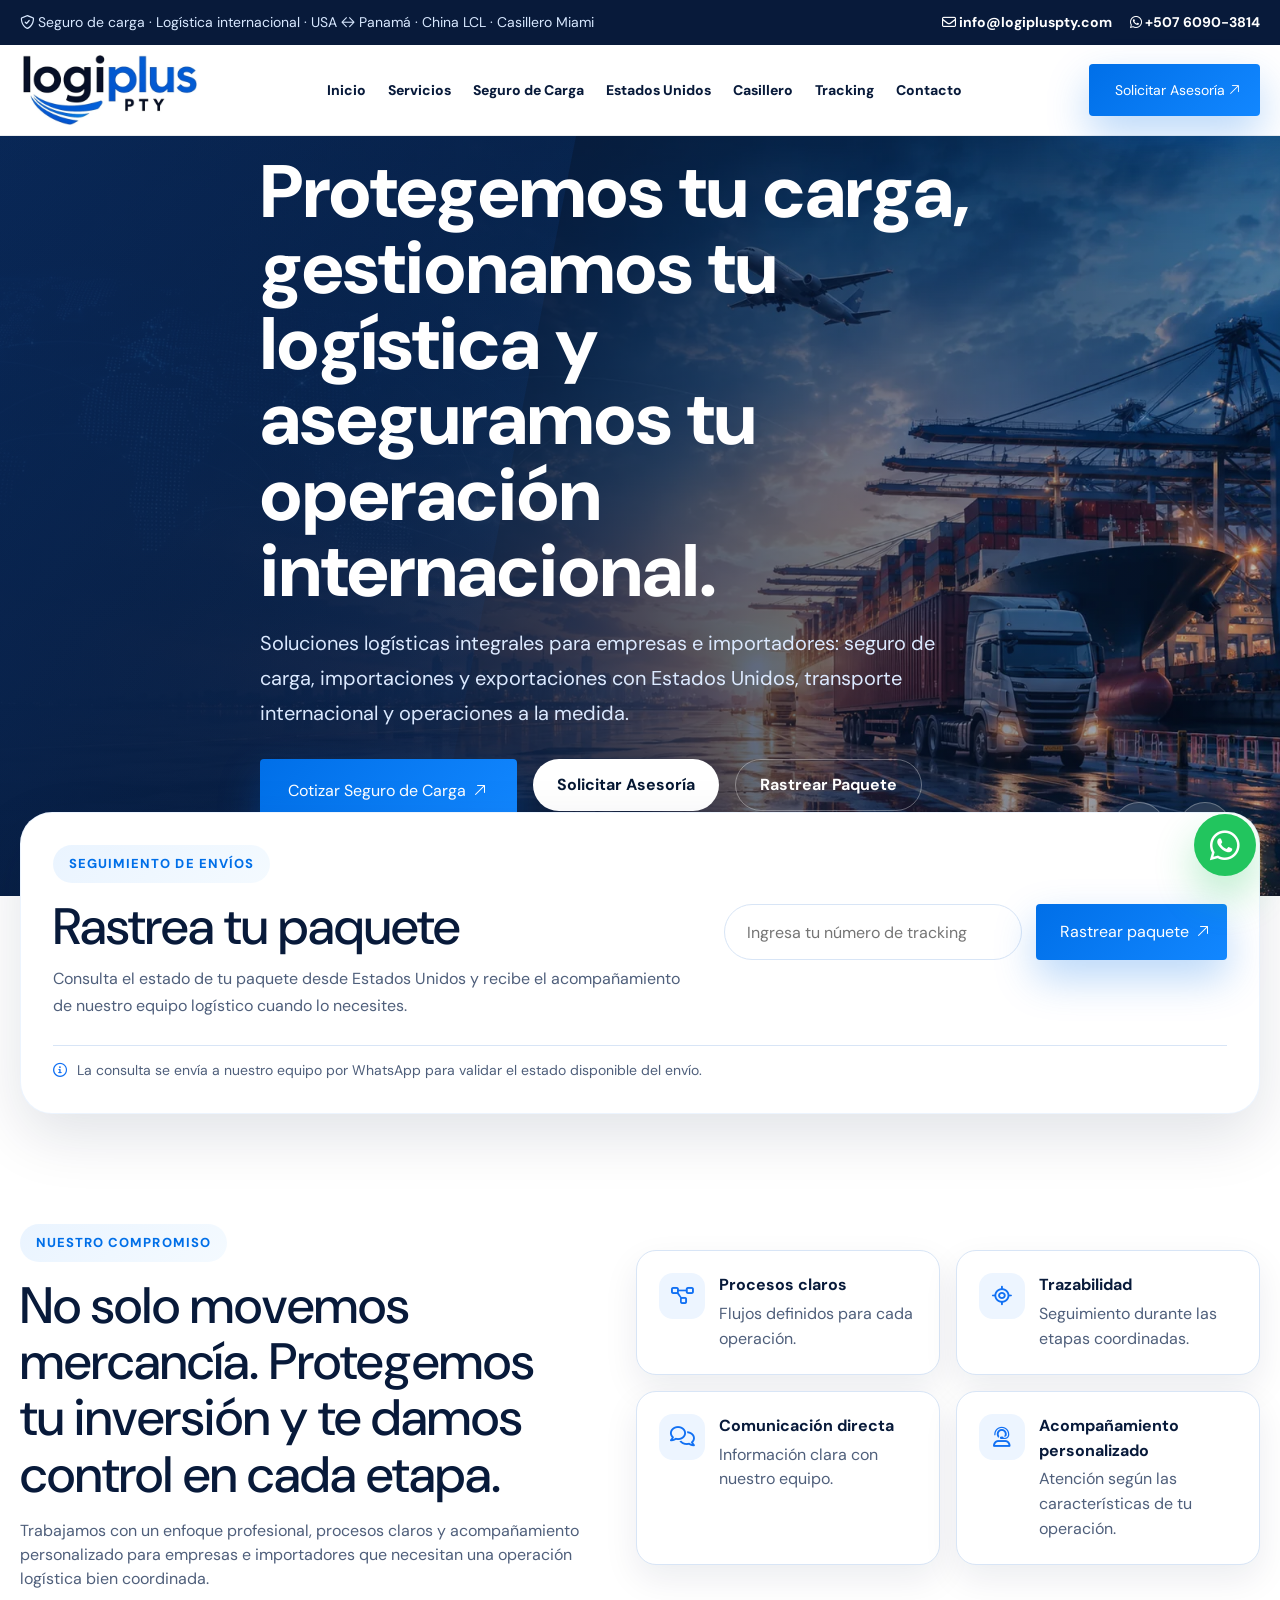
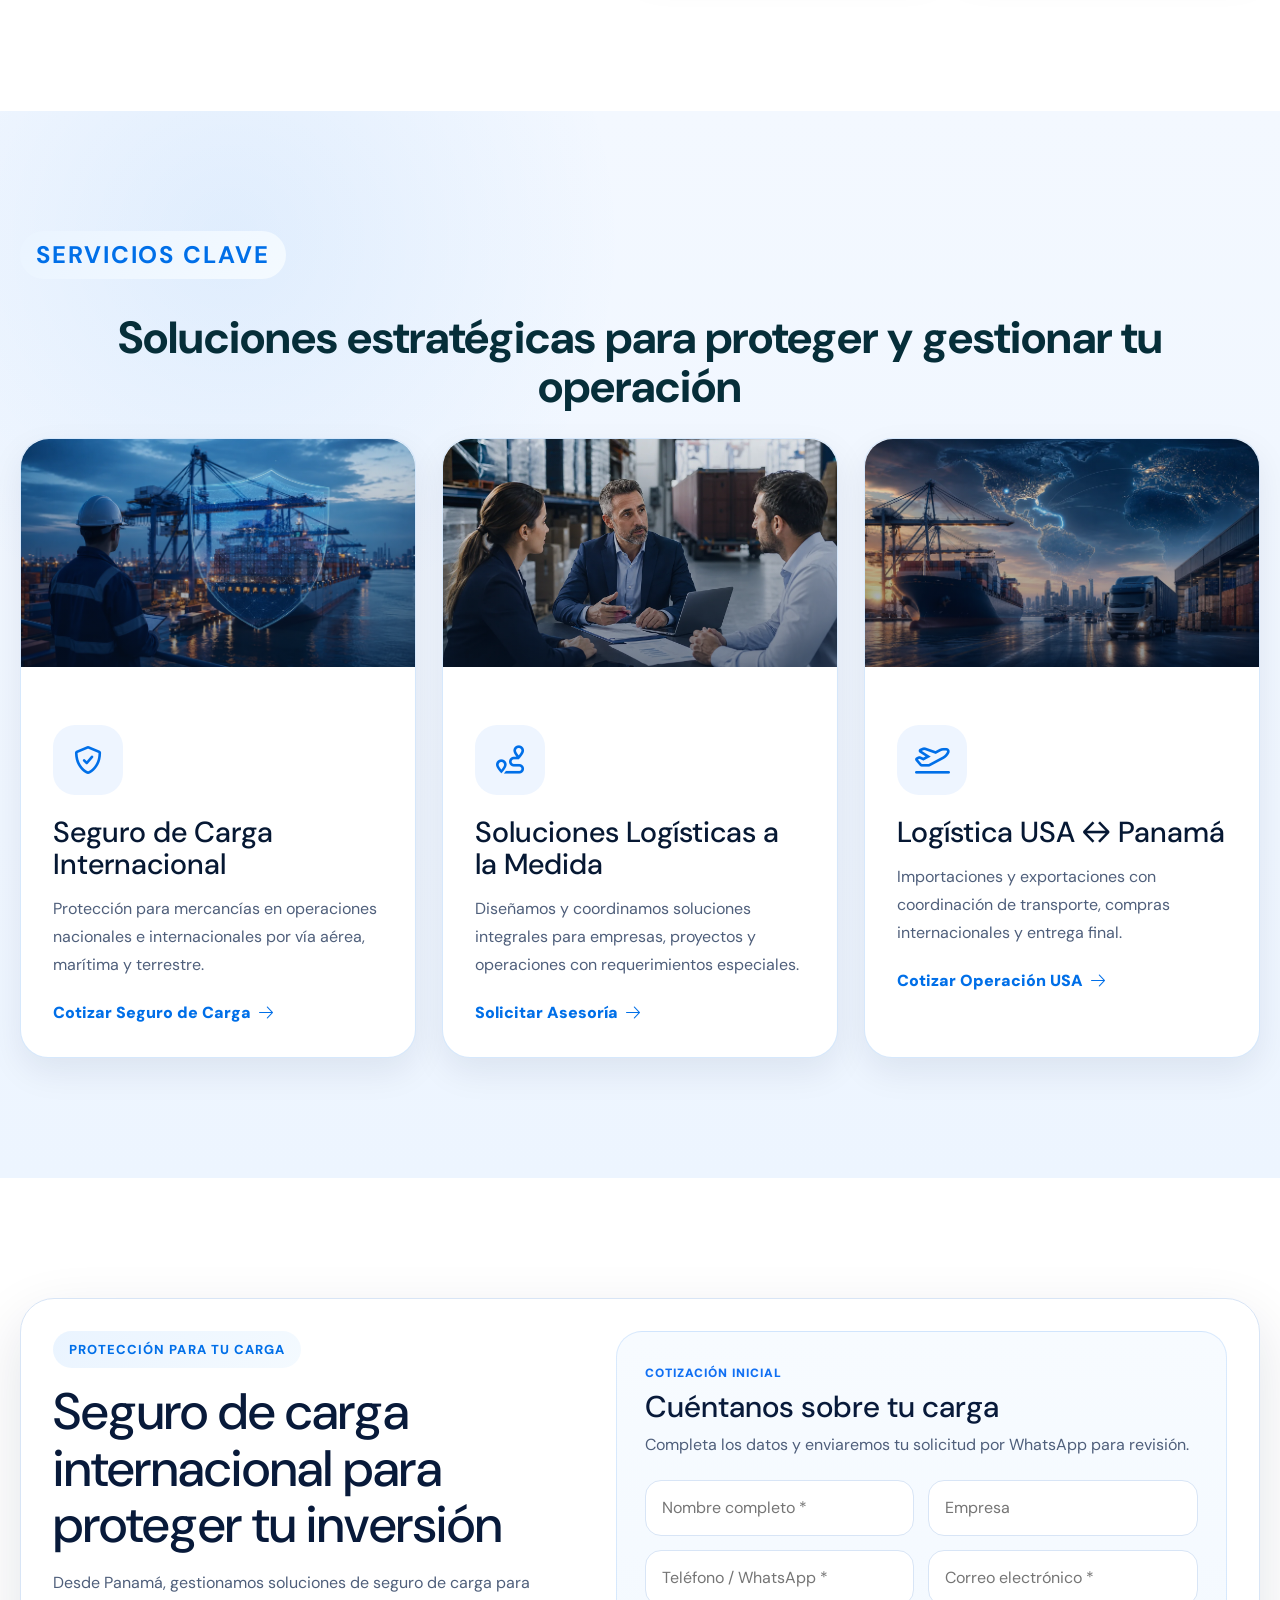
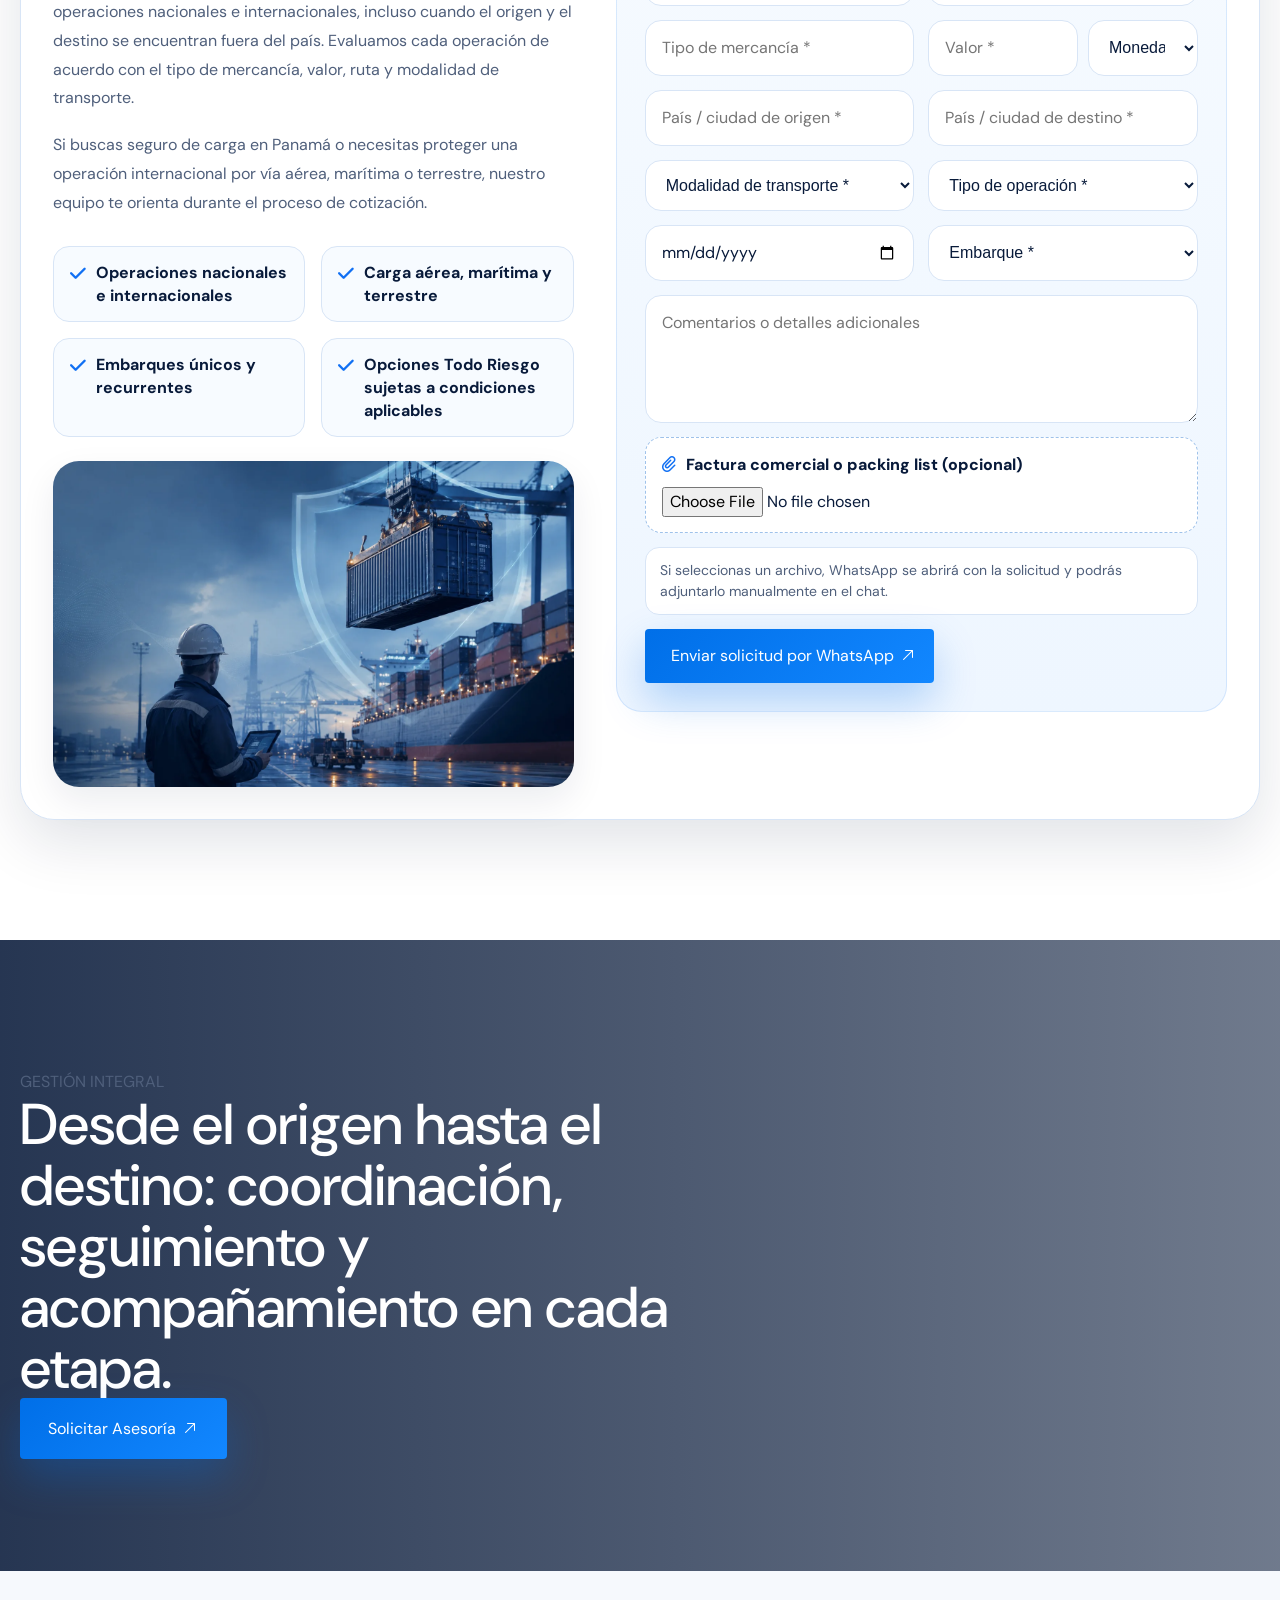
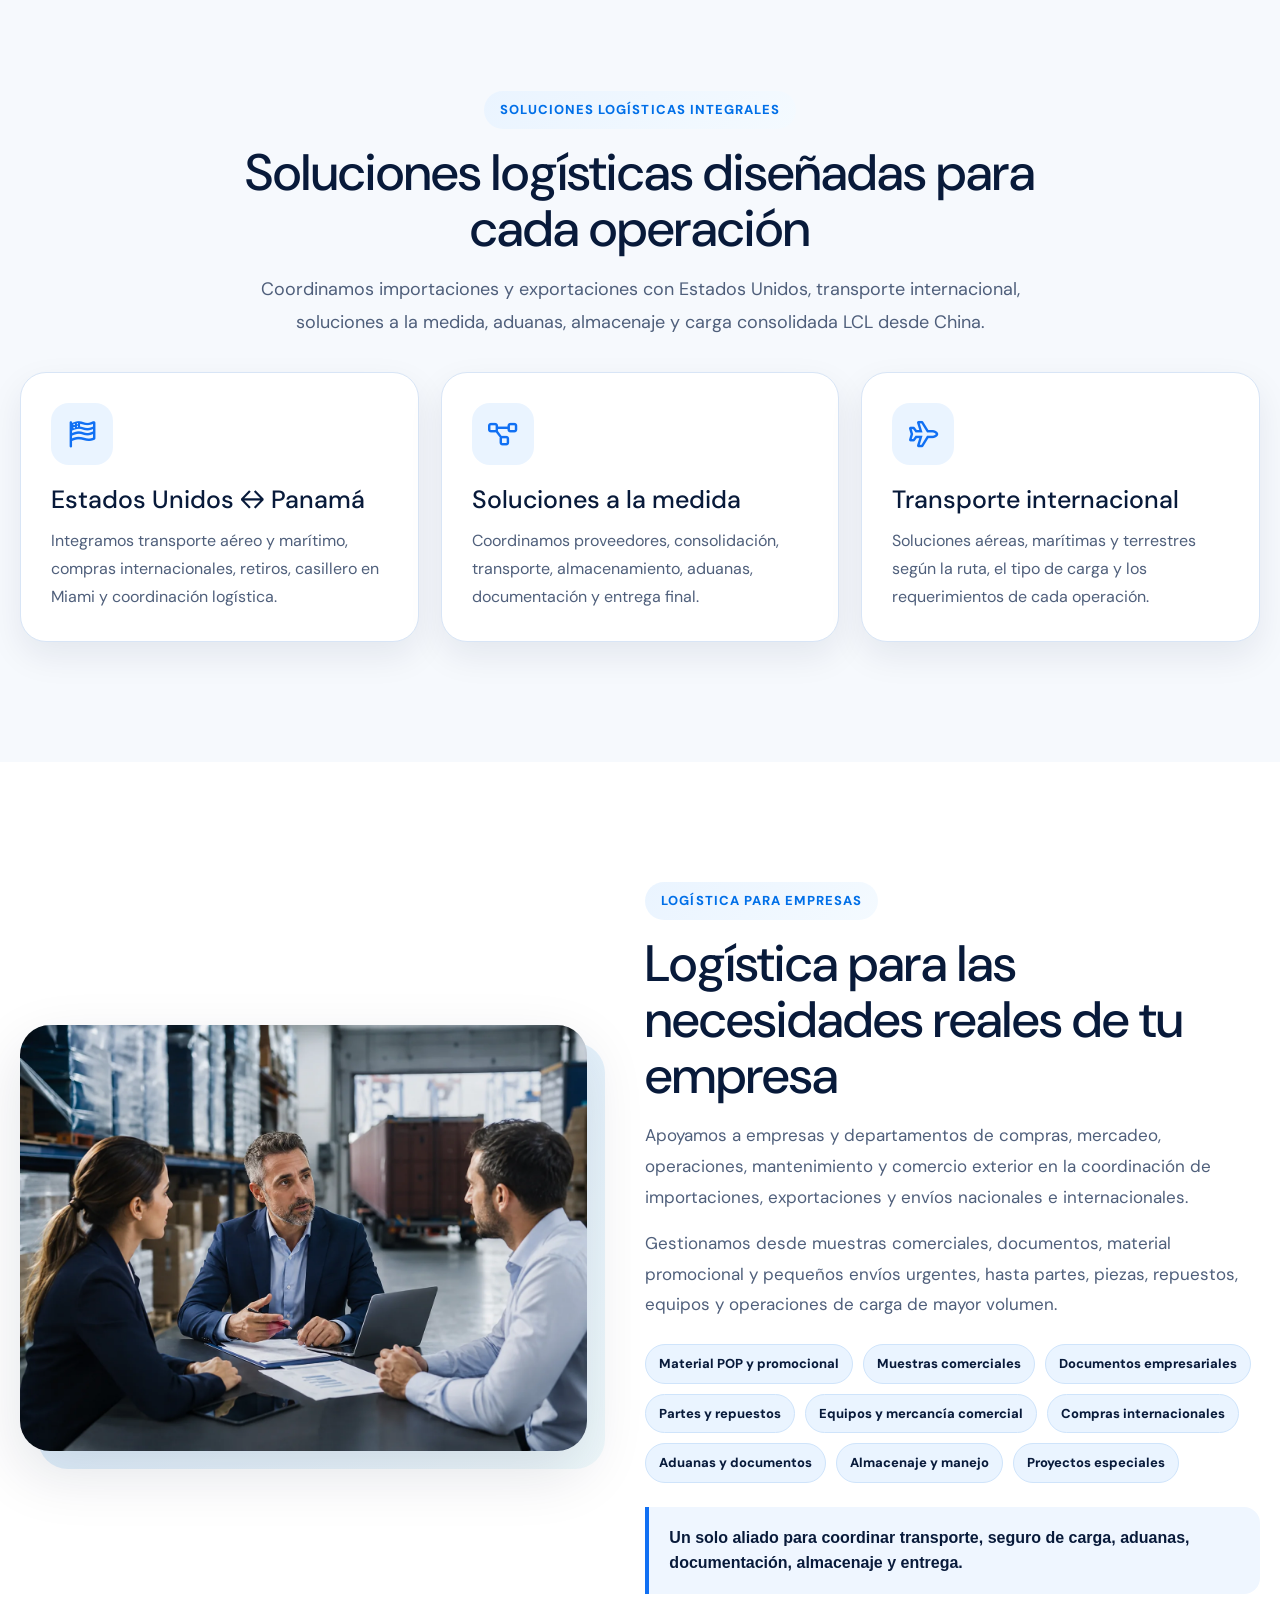
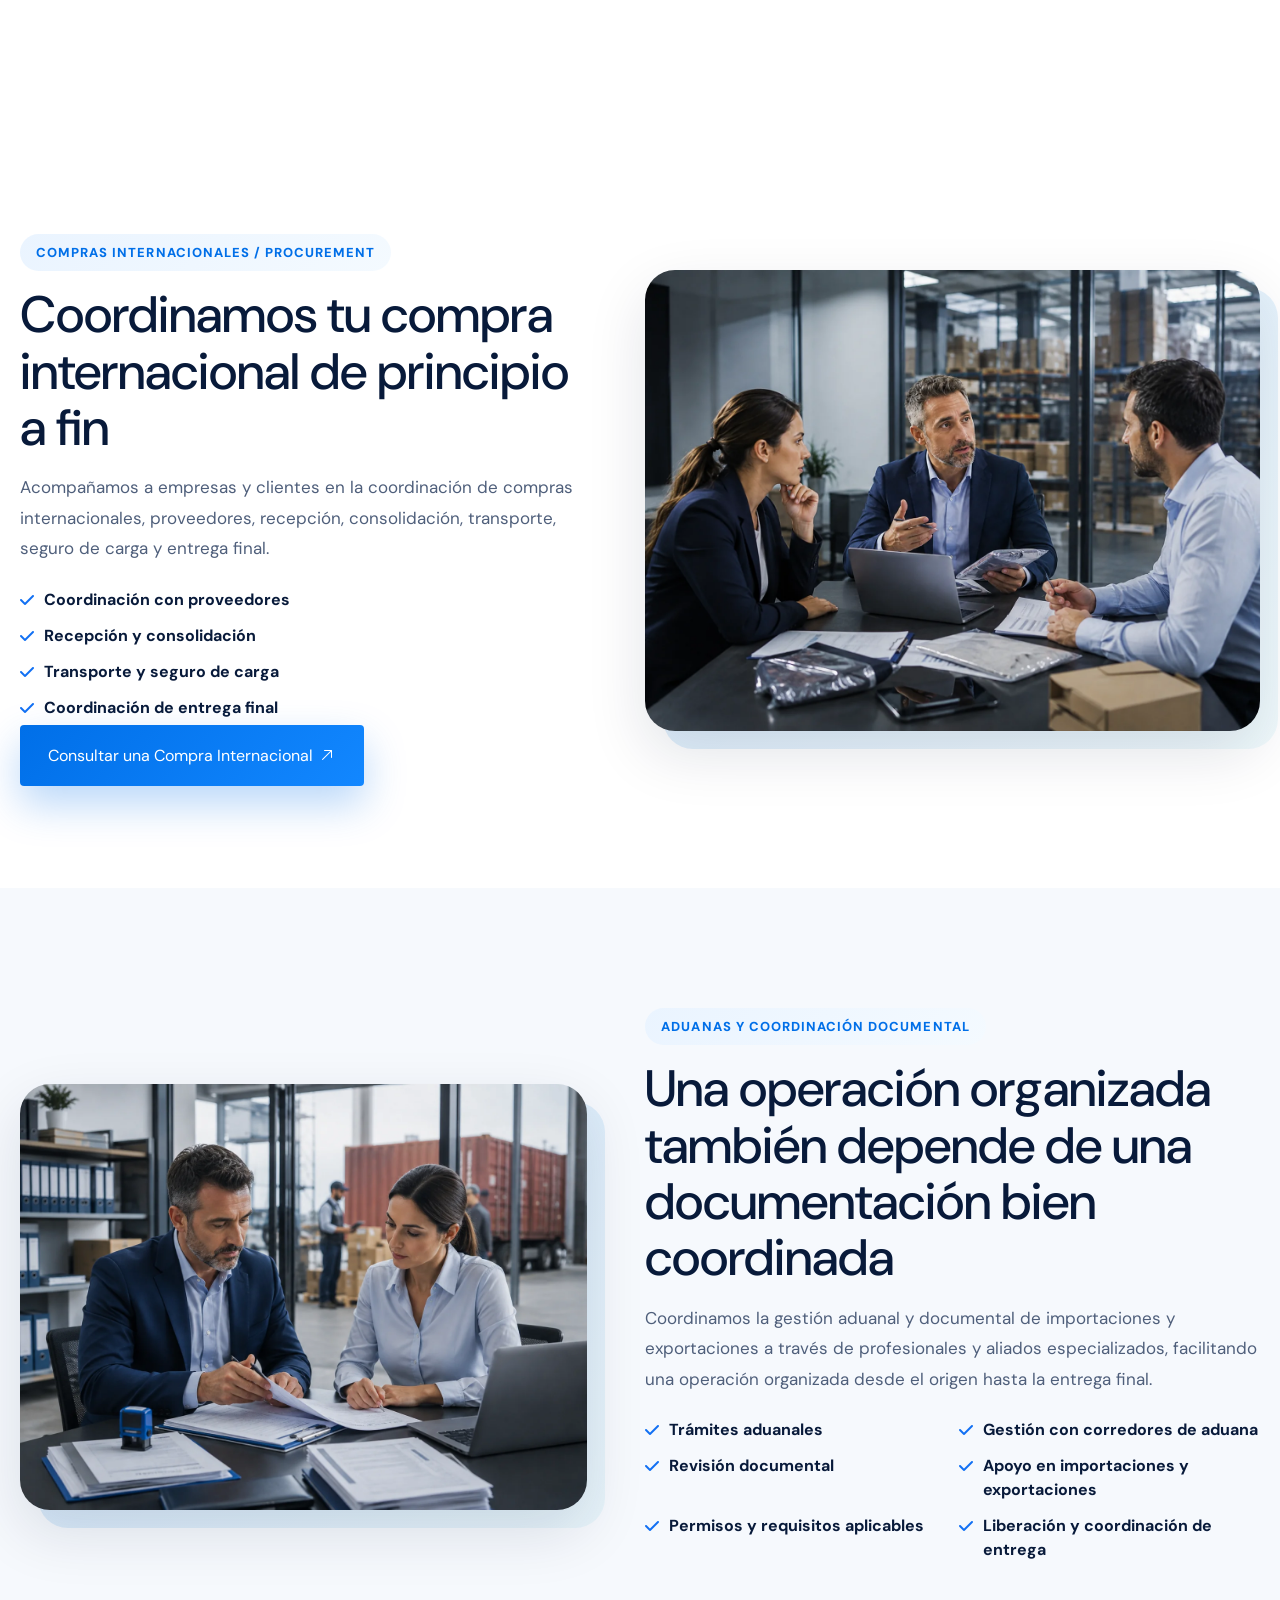
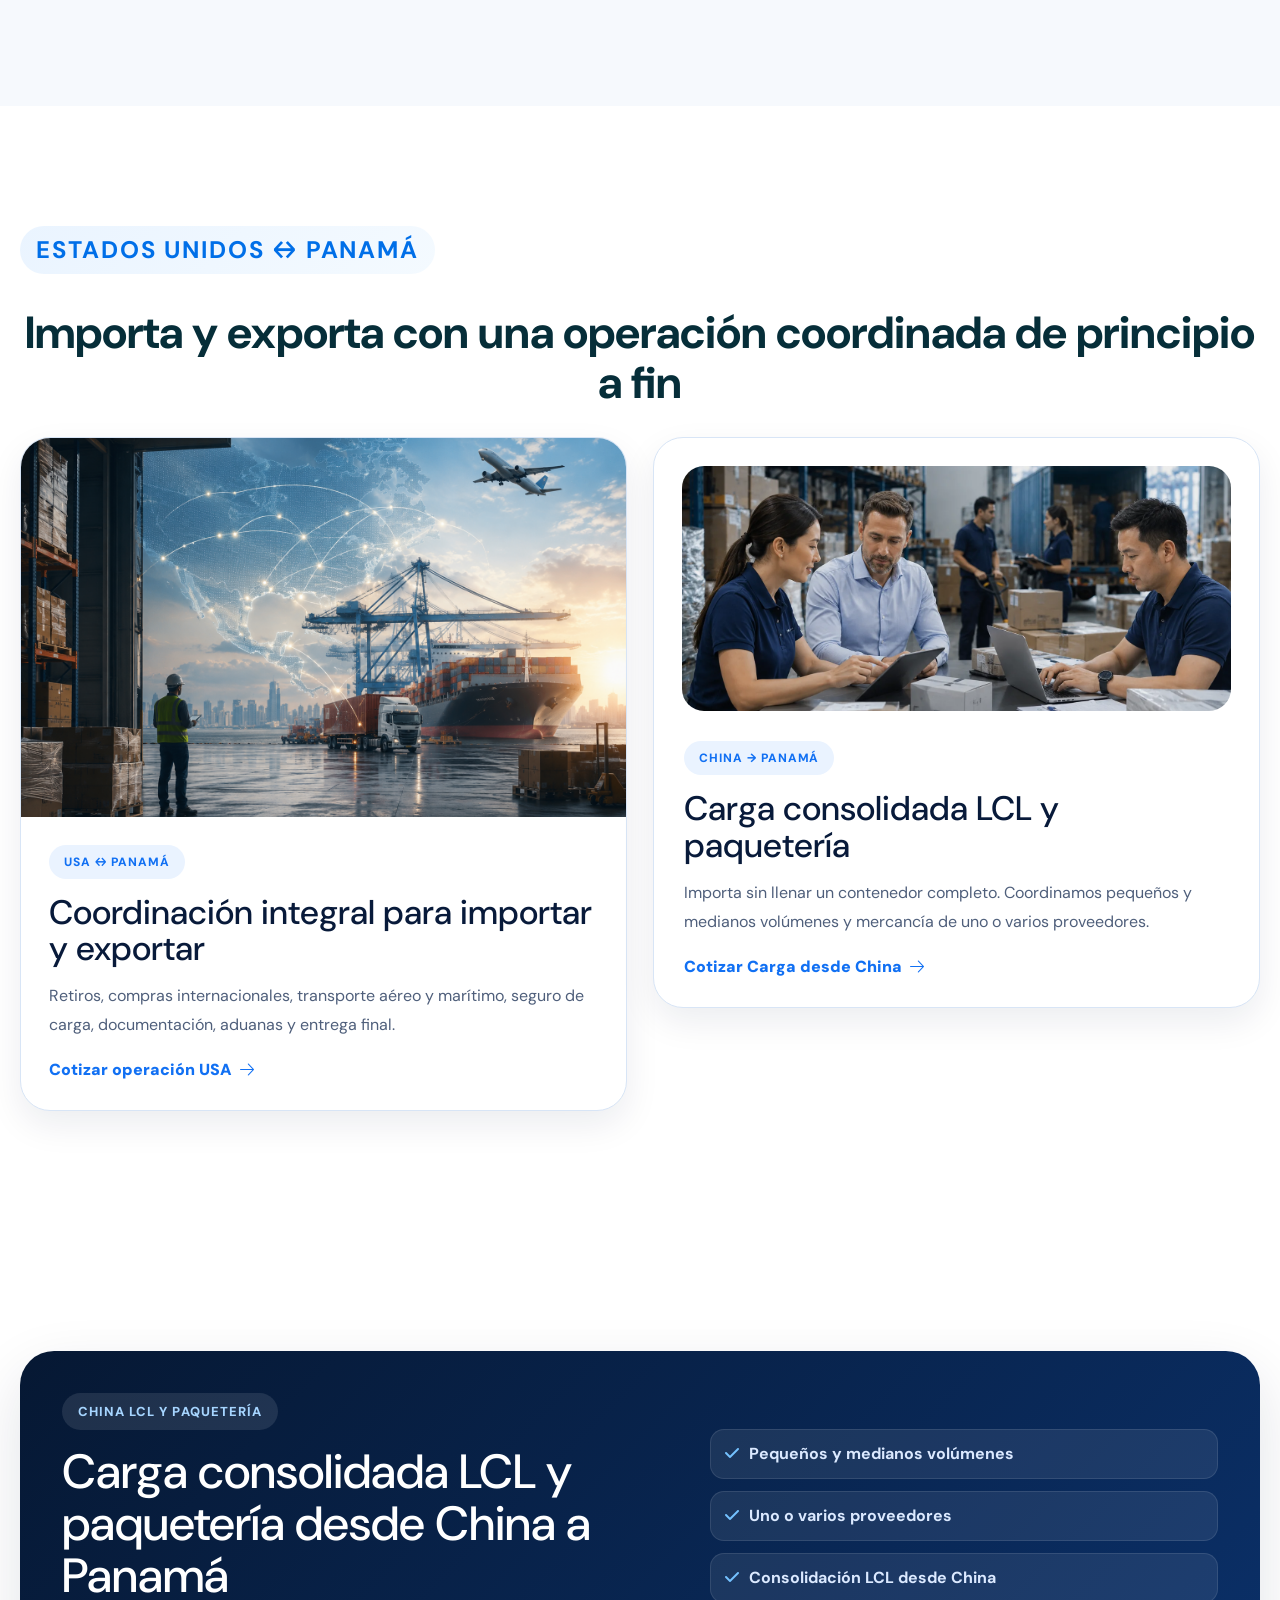
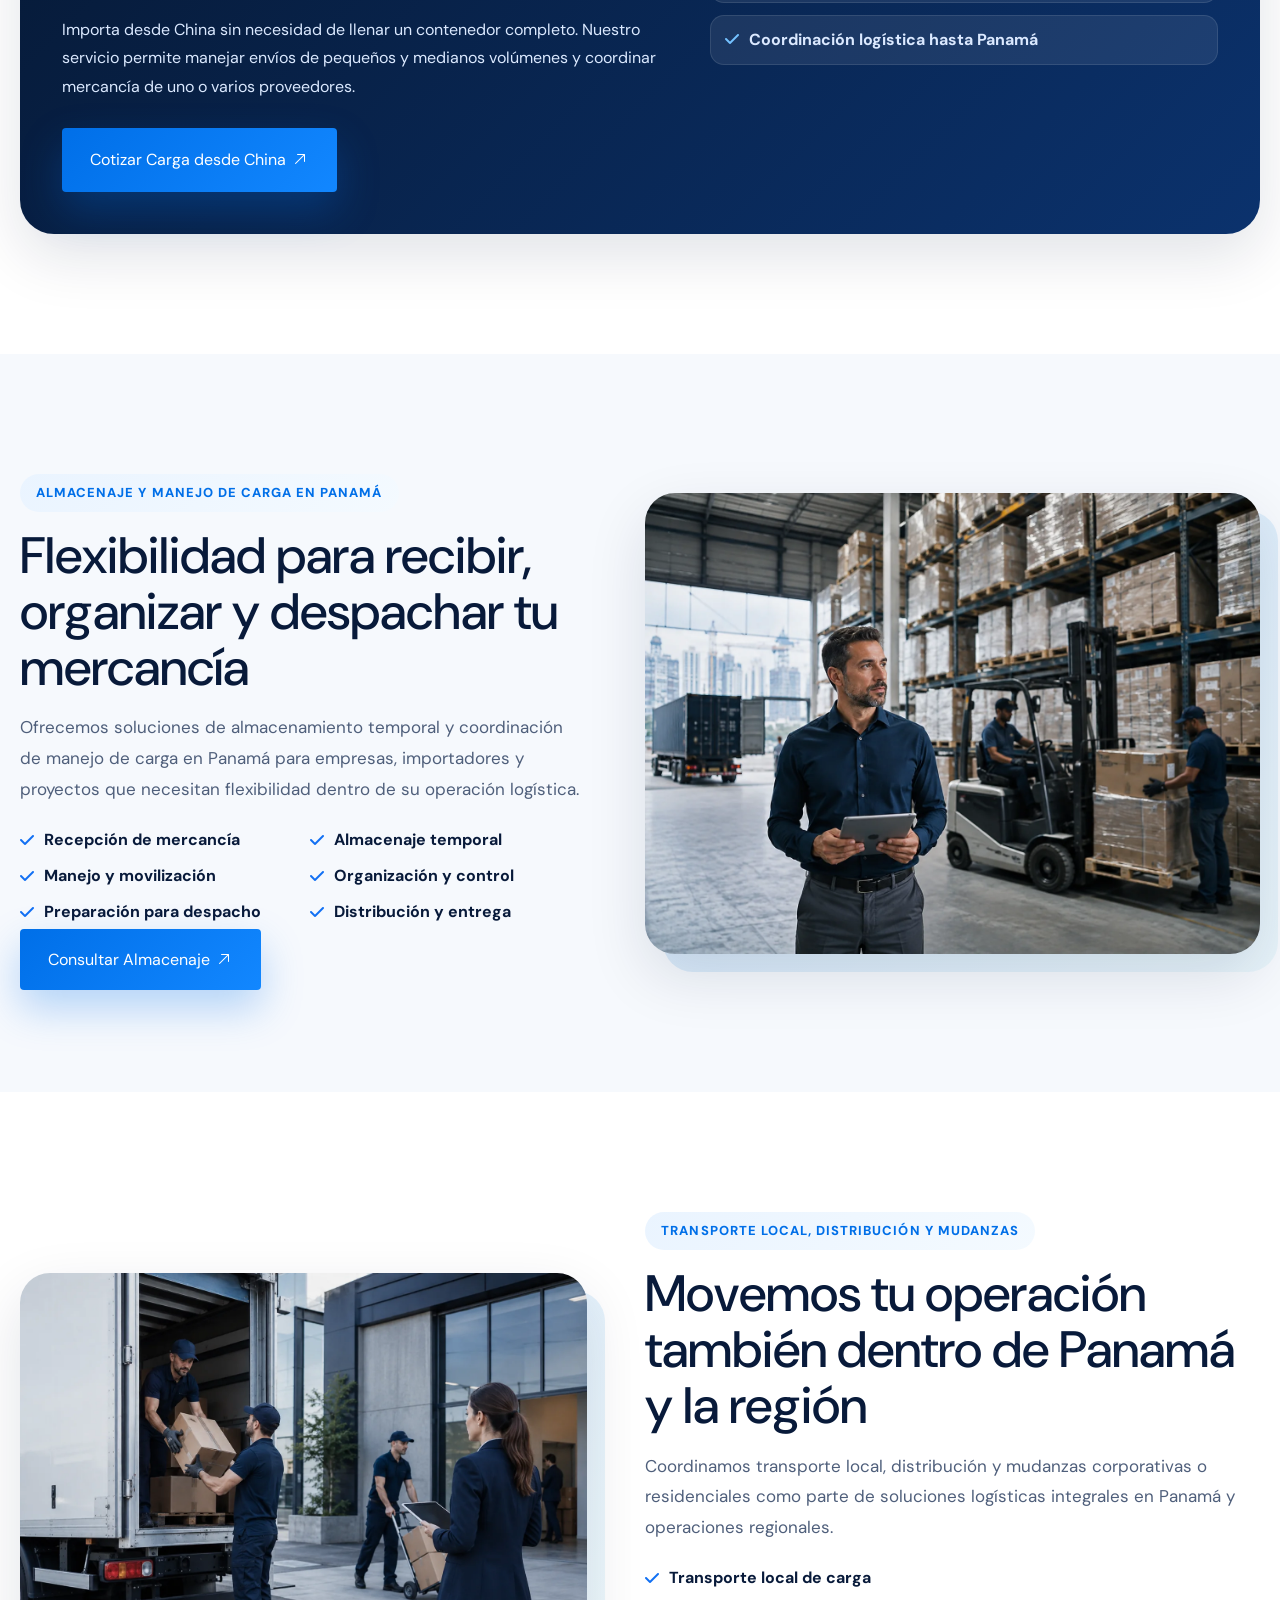
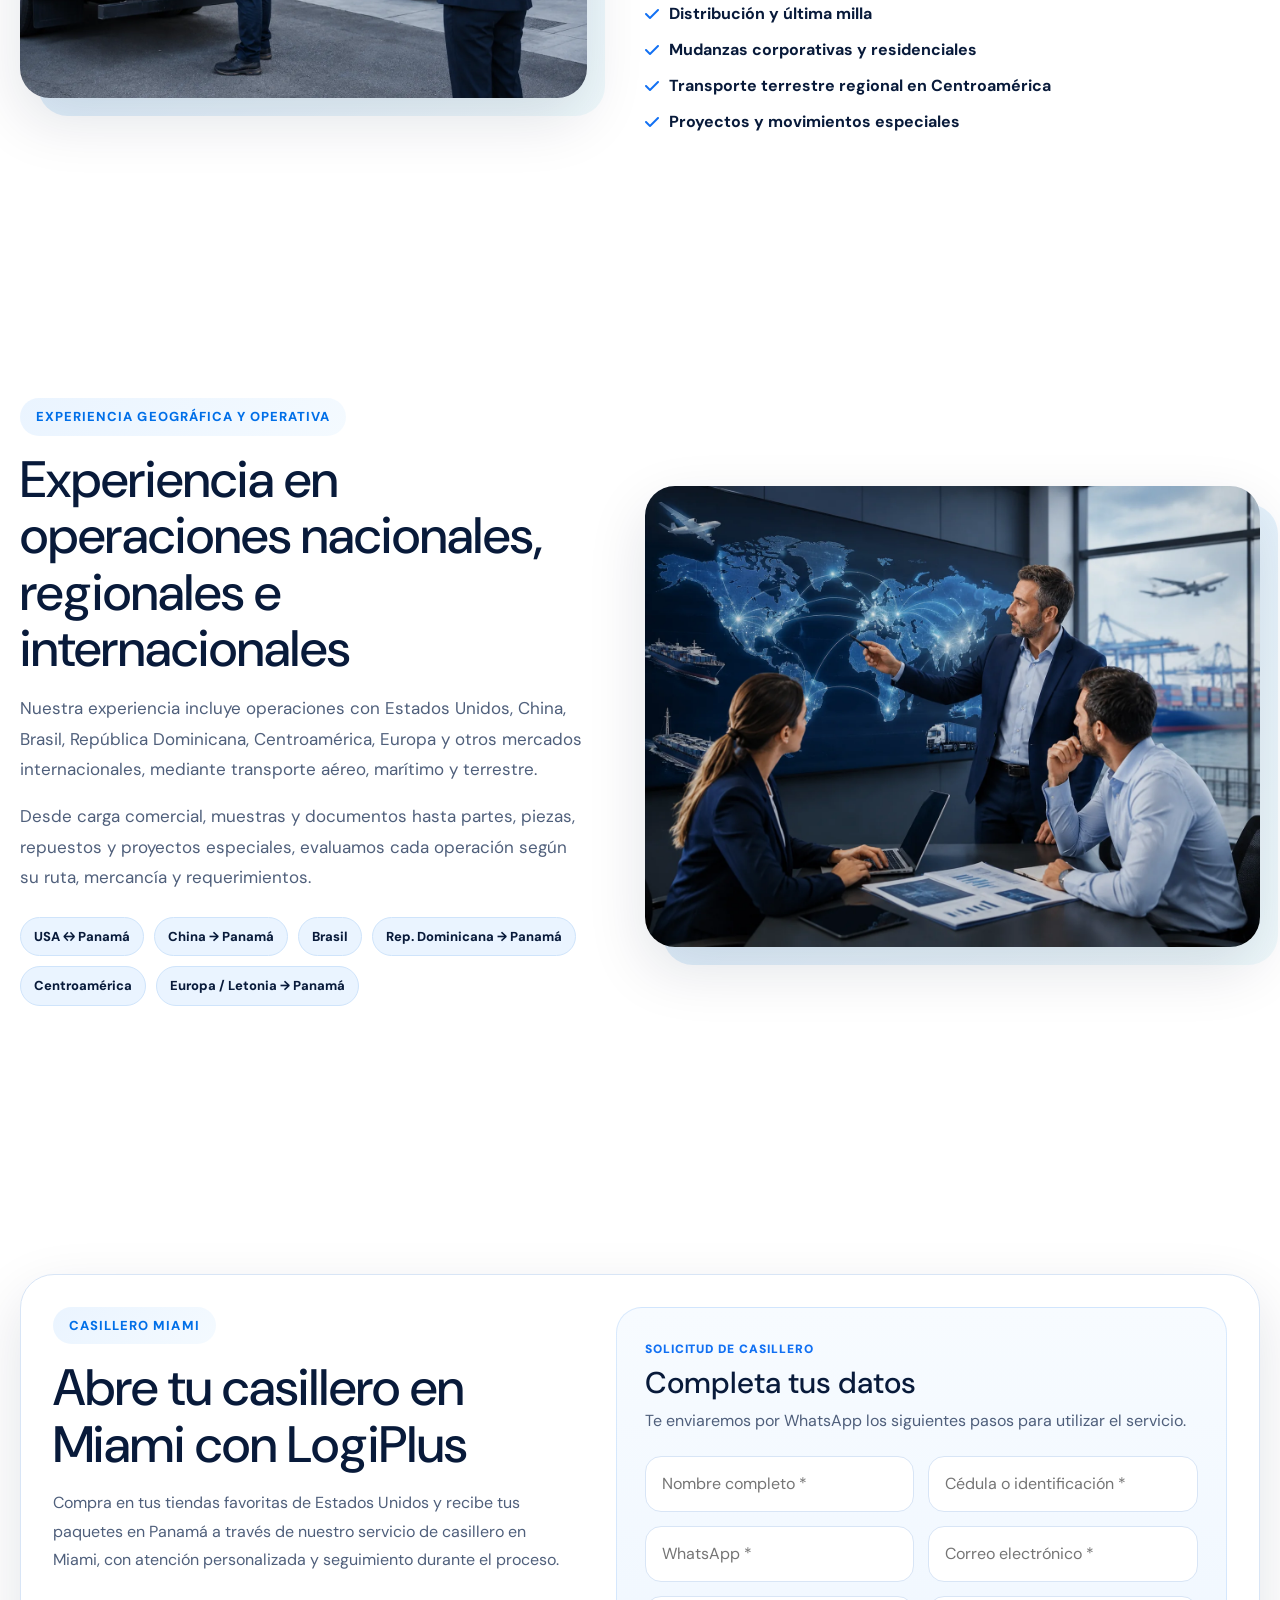
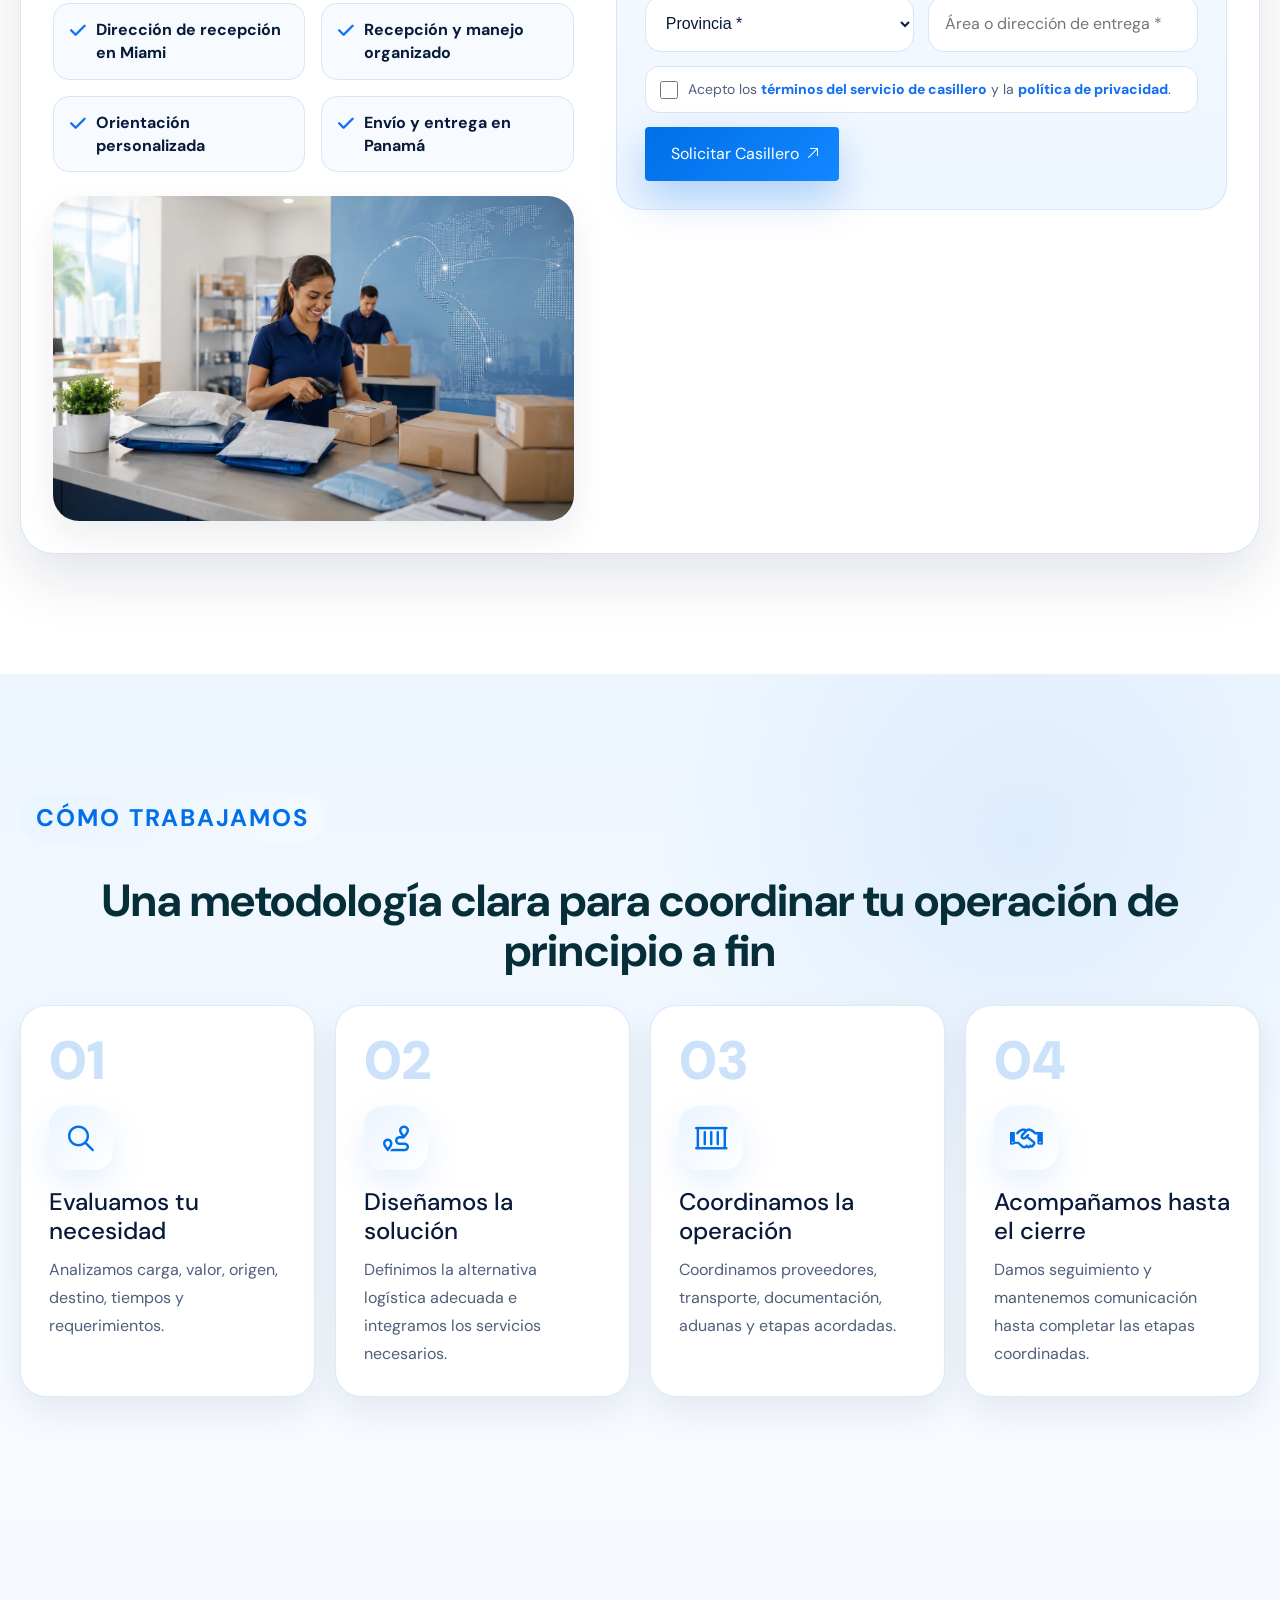
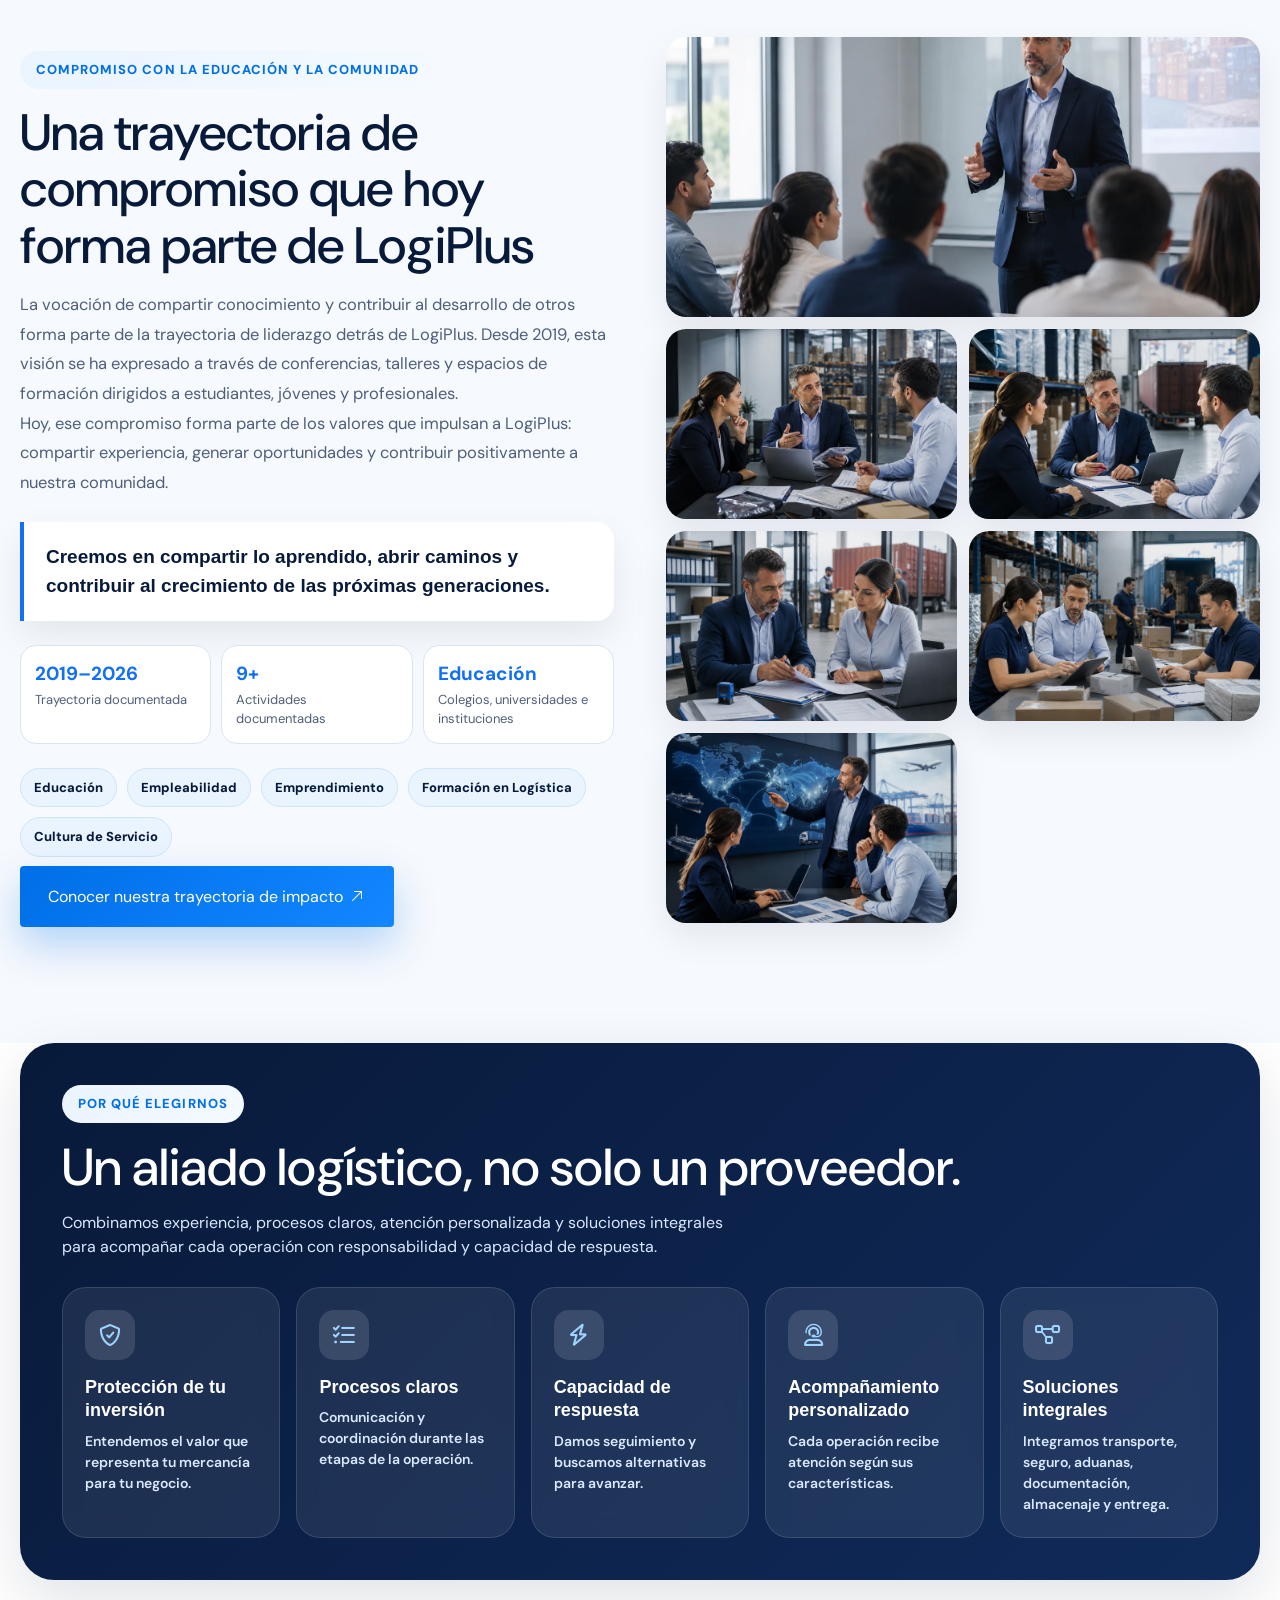
==== commit 22914546: "cd" ====
--- a/index.html
+++ b/index.html
@@ -23,7 +23,7 @@
   <link rel="stylesheet preload" href="assets/css/animate.css" as="style">
   <link rel="stylesheet preload" href="assets/css/odometer-theme-default.min.css" as="style">
   <link rel="stylesheet preload" href="assets/css/style.css" as="style">
-  <link rel="stylesheet" href="assets/css/logiplus-custom.css?v=9.0">
+  <link rel="stylesheet" href="assets/css/logiplus-custom.css?v=9.1">
 
   <script type="application/ld+json">
   {
@@ -452,7 +452,7 @@
             </div>
           </article>
           <article class="lp-route-card wow fadeInUp" data-wow-delay="0.1s">
-            <img src="assets/images/logiplus/china-lcl.svg" alt="Carga consolidada LCL desde China a Panamá" loading="lazy">
+            <img src="assets/images/logiplus/generated/warehouse-coordination.webp" alt="Carga consolidada LCL desde China a Panamá" loading="lazy">
             <div class="lp-route-card__content">
               <span class="lp-tag">CHINA → PANAMÁ</span>
               <h3>Carga consolidada LCL y paquetería</h3>
@@ -794,6 +794,6 @@
   <script src="assets/js/wow.js"></script>
   <script src="assets/js/jarallax.min.js"></script>
   <script src="assets/js/odometer.min.js"></script>
-  <script src="assets/js/logiplus-custom.js?v=9.0"></script>
+  <script src="assets/js/logiplus-custom.js?v=9.1"></script>
 </body>
 </html>
--- a/assets/css/logiplus-custom.css
+++ b/assets/css/logiplus-custom.css
@@ -43,8 +43,9 @@
 .lp-menu-toggle{display:none;border:0;background:var(--lp-navy);width:46px;height:46px;border-radius:12px;padding:0;align-items:center;justify-content:center;flex-direction:column;gap:5px}
 .lp-menu-toggle span{width:22px;height:2px;background:#fff;border-radius:999px}
 
-.lp-hero{position:relative}
-.lp-hero__slide{position:relative;min-height:760px;display:flex;align-items:center;background-size:cover;background-position:center}
+.lp-hero{position:relative;overflow:hidden}
+.logiplus-hero-slider,.logiplus-hero-slider .swiper-wrapper,.logiplus-hero-slider .swiper-slide{height:760px}
+.lp-hero__slide{position:relative;height:100%;min-height:760px;display:flex;align-items:center;background-size:cover;background-position:center;overflow:hidden}
 .lp-hero__overlay{position:absolute;inset:0;background:linear-gradient(90deg,rgba(8,26,58,.9) 0%,rgba(8,26,58,.78) 42%,rgba(8,26,58,.25) 100%)}
 .lp-hero__shape{position:absolute;left:0;top:0;bottom:0;width:45%;background:linear-gradient(135deg,rgba(17,112,243,.16),rgba(17,112,243,0));clip-path:polygon(0 0,100% 0,74% 100%,0 100%)}
 .lp-hero .trucker__container{position:relative;z-index:2}
@@ -60,7 +61,7 @@
 .lp-hero__quick-links{display:flex;gap:12px;flex-wrap:wrap}
 .lp-hero__quick-links a{display:inline-flex;align-items:center;gap:8px;padding:12px 16px;border-radius:14px;background:rgba(255,255,255,.09);border:1px solid rgba(255,255,255,.12);color:#fff;font-weight:700}
 .lp-hero__quick-links a:hover{background:#fff;color:var(--lp-navy)}
-.lp-hero__nav{position:absolute;right:48px;bottom:40px;z-index:5;display:flex;gap:12px}
+.lp-hero__nav{position:absolute;right:48px;bottom:40px;z-index:8;display:flex;gap:12px}
 .lp-hero__nav button{width:54px;height:54px;border-radius:50%;border:1px solid rgba(255,255,255,.3);background:rgba(255,255,255,.12);color:#fff;font-size:20px;backdrop-filter:blur(8px)}
 .lp-hero__nav button:hover{background:#fff;color:var(--lp-navy)}
 
@@ -182,7 +183,8 @@
   .lp-menu-toggle{display:flex}
   .lp-nav{position:absolute;top:100%;left:16px;right:16px;display:none;flex-direction:column;align-items:flex-start;background:#fff;padding:18px;border-radius:20px;box-shadow:var(--lp-shadow);border:1px solid var(--lp-line)}
   .lp-nav.is-open{display:flex}
-  .lp-hero__slide{min-height:700px}
+  .logiplus-hero-slider,.logiplus-hero-slider .swiper-wrapper,.logiplus-hero-slider .swiper-slide{height:700px}
+  .lp-hero__slide{height:100%;min-height:700px}
   .lp-hero__content{padding:70px 0 120px}
   .lp-hero__content h1,.lp-hero__content h2{font-size:48px}
   .lp-services-grid,.lp-proof-grid{grid-template-columns:1fr}
@@ -196,7 +198,8 @@
   .trucker__main-title{font-size:34px}
   .lp-nav-shell__inner{min-height:74px}
   .lp-brand img{width:145px}
-  .lp-hero__slide{min-height:620px;background-position:68% center}
+  .logiplus-hero-slider,.logiplus-hero-slider .swiper-wrapper,.logiplus-hero-slider .swiper-slide{height:620px}
+  .lp-hero__slide{height:100%;min-height:620px;background-position:68% center}
   .lp-hero__overlay{background:linear-gradient(180deg,rgba(8,26,58,.92),rgba(8,26,58,.65))}
   .lp-hero__shape{display:none}
   .lp-hero__content{padding:52px 0 110px}
@@ -621,7 +624,7 @@
 
 .lp-route-card__content{padding:6px 2px 0}
 .lp-route-card--large .lp-route-card__content{padding:28px}
-.lp-route-card:not(.lp-route-card--large)>img{width:100%;height:245px;object-fit:cover;border-radius:22px;margin-bottom:24px;background:#f1f6fc}
+.lp-route-card:not(.lp-route-card--large)>img{width:100%;height:245px;object-fit:cover;object-position:center;border-radius:22px;margin-bottom:24px;background:#f1f6fc}
 .lp-route-card__content>a{display:inline-flex;align-items:center;gap:8px;color:var(--lp-blue);font-weight:900}
 
 .lp-section-band{display:grid;grid-template-columns:1.1fr .9fr;gap:26px;align-items:center;background:linear-gradient(135deg,#061833,#0b326d);border-radius:34px;padding:42px;color:#dbe9ff;box-shadow:var(--lp-shadow)}
@@ -650,7 +653,7 @@
 .lp-proof-grid--attributes .lp-proof-item h3{font-size:22px;color:var(--lp-navy);line-height:1.25;margin-bottom:10px}
 .lp-proof-grid--attributes .lp-proof-item p{font-size:16px;color:var(--lp-text)}
 .lp-faq-copy{position:sticky;top:120px}
-.lp-faq-copy .trucker__btn-style-1{margin-top:12px}
+.lp-faq-copy .trucker__btn-style-1{margin-top:12px;display:inline-flex;align-items:center;justify-content:center;min-height:52px;padding:0 22px;gap:10px;white-space:nowrap}
 .lp-final-cta__content>span{display:inline-block;color:#a6d5ff;font-size:13px;font-weight:900;letter-spacing:.1em;margin-bottom:14px}
 .lp-final-cta__content p{font-size:18px;line-height:1.7;margin-bottom:26px}
 .lp-contact-card__info p{font-size:17px;line-height:1.8}
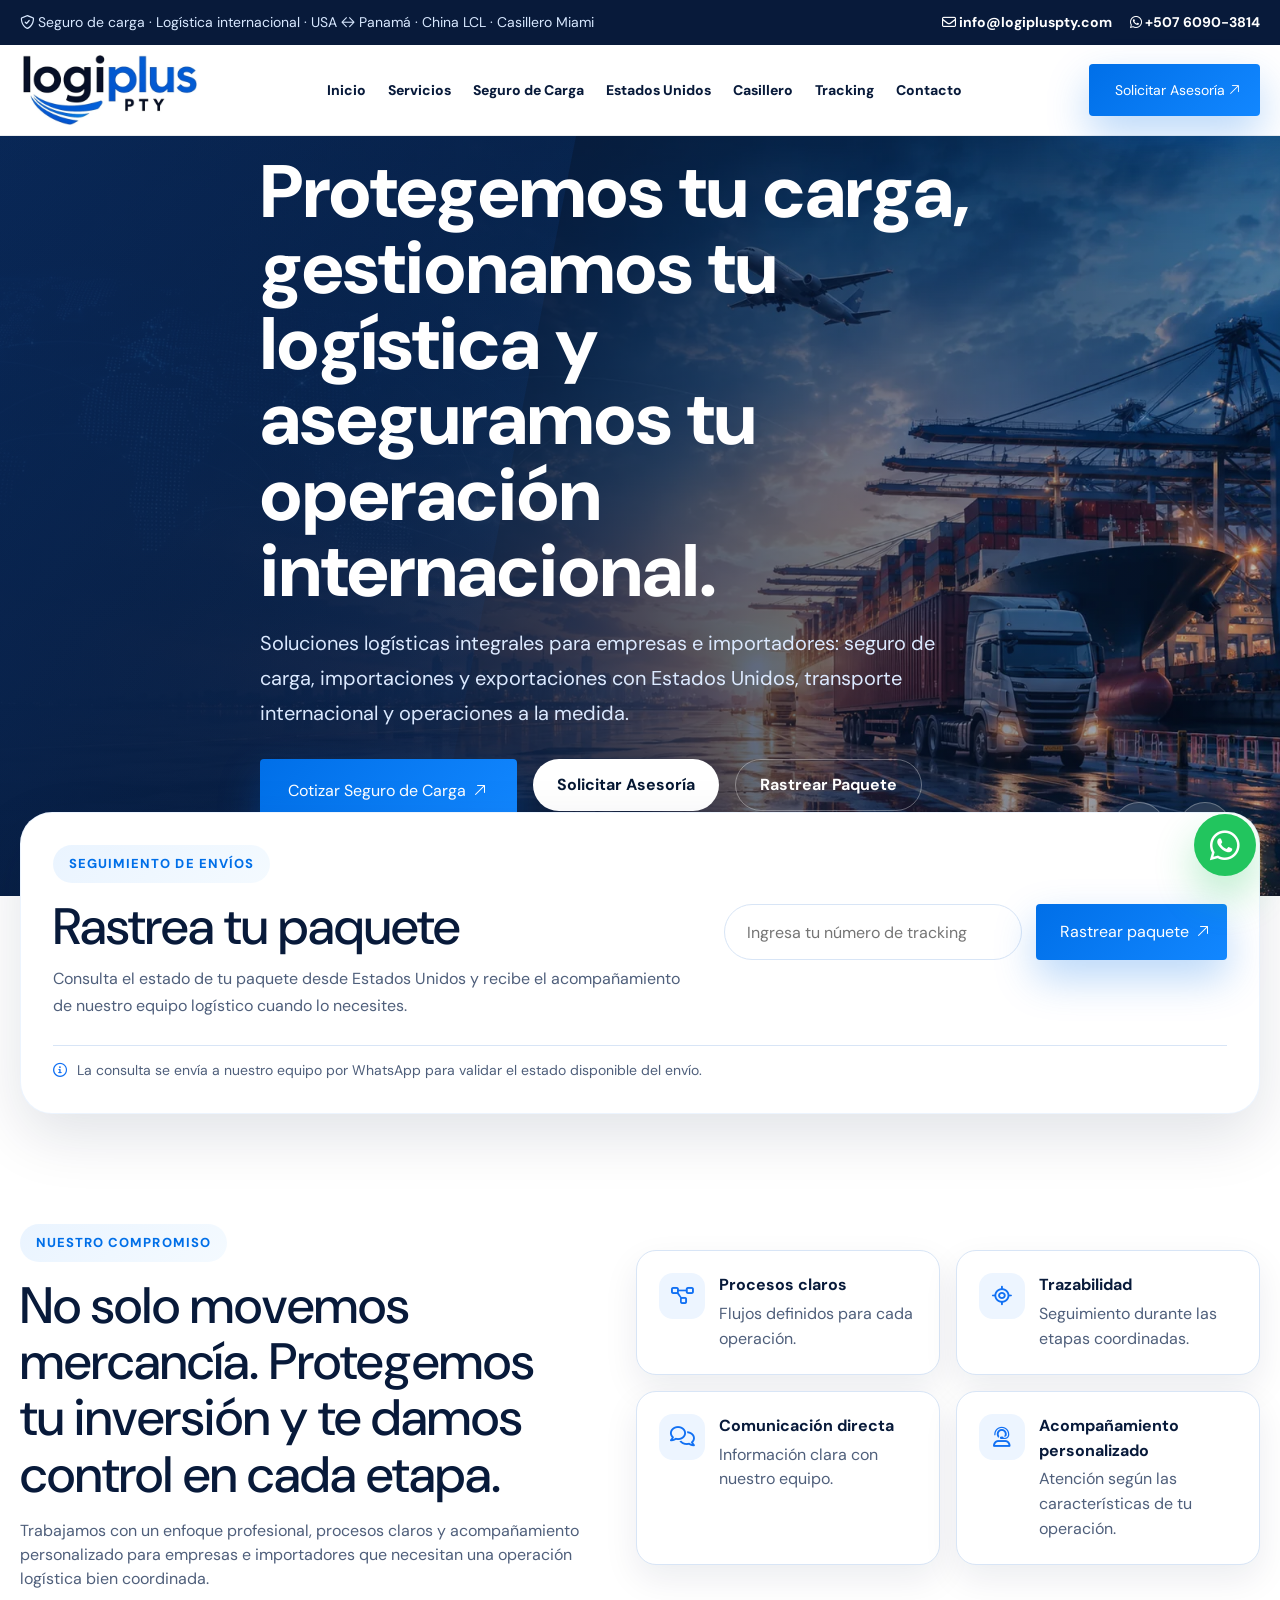
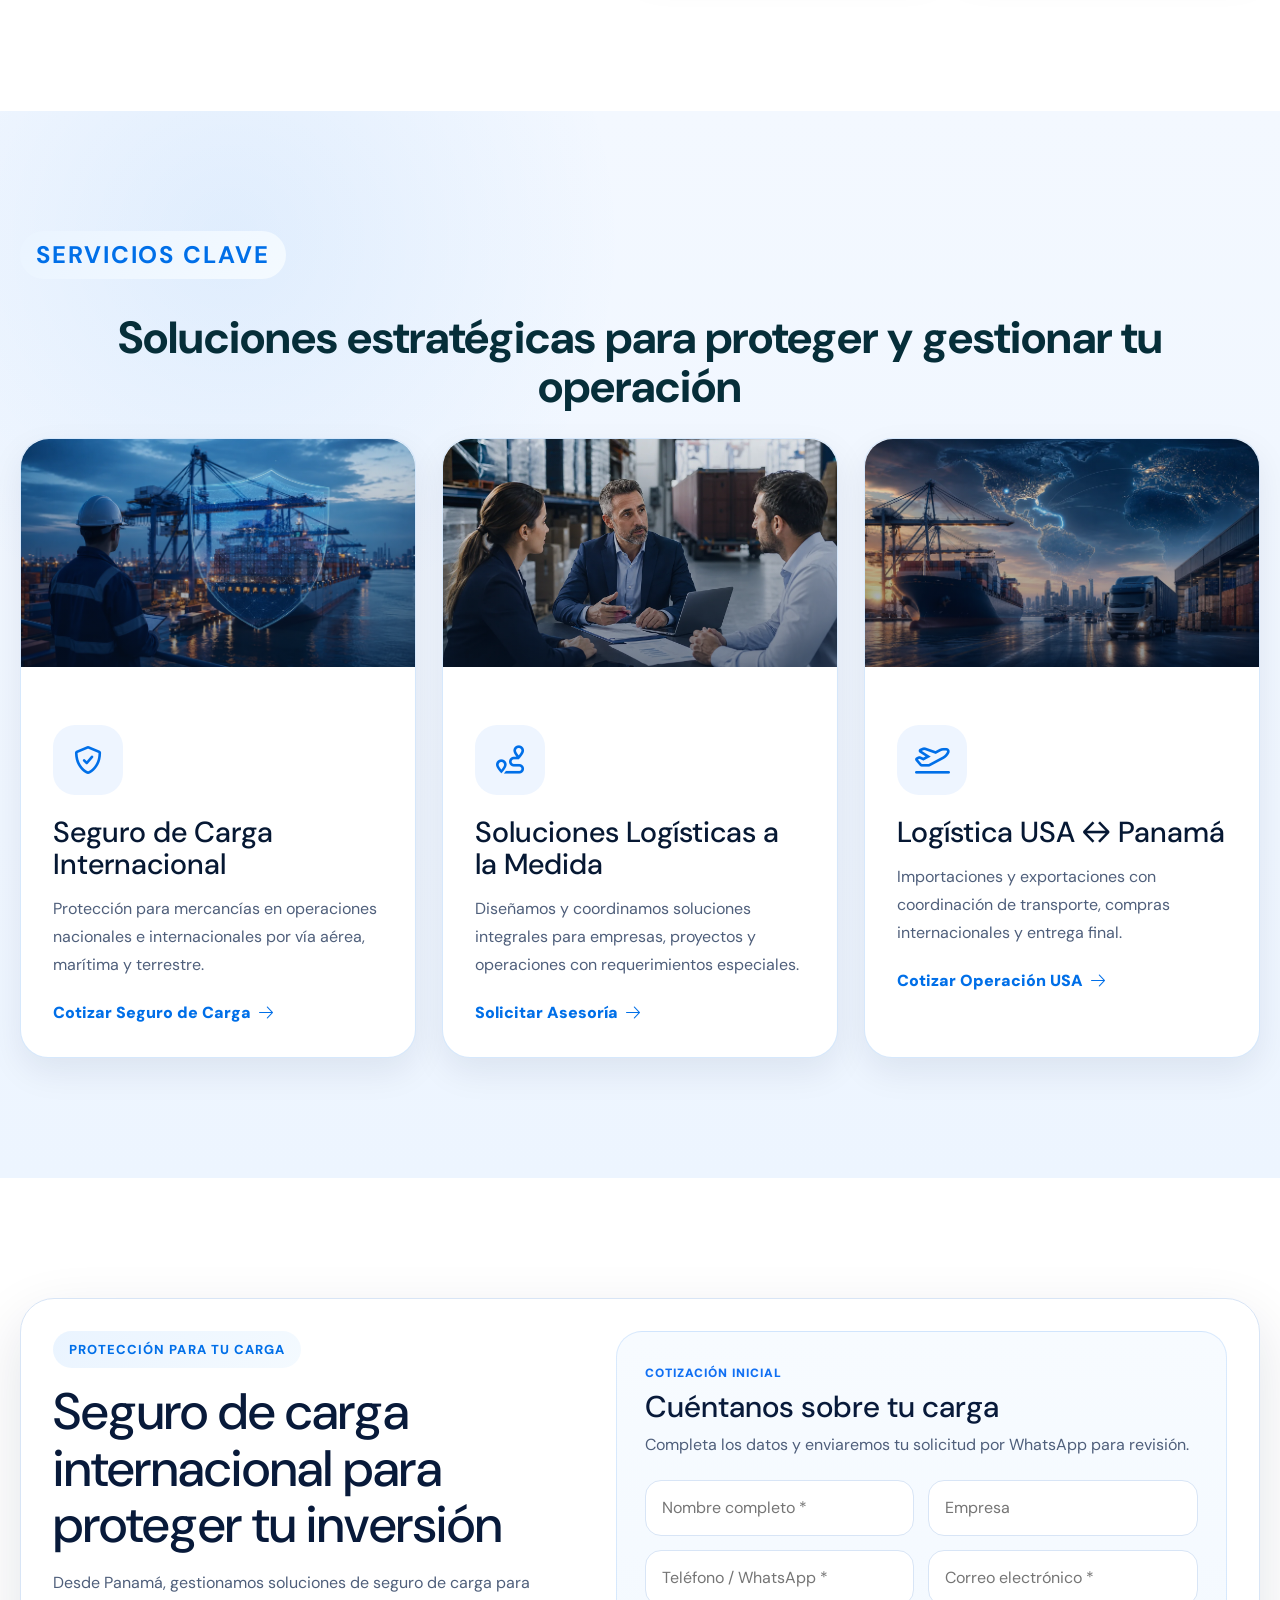
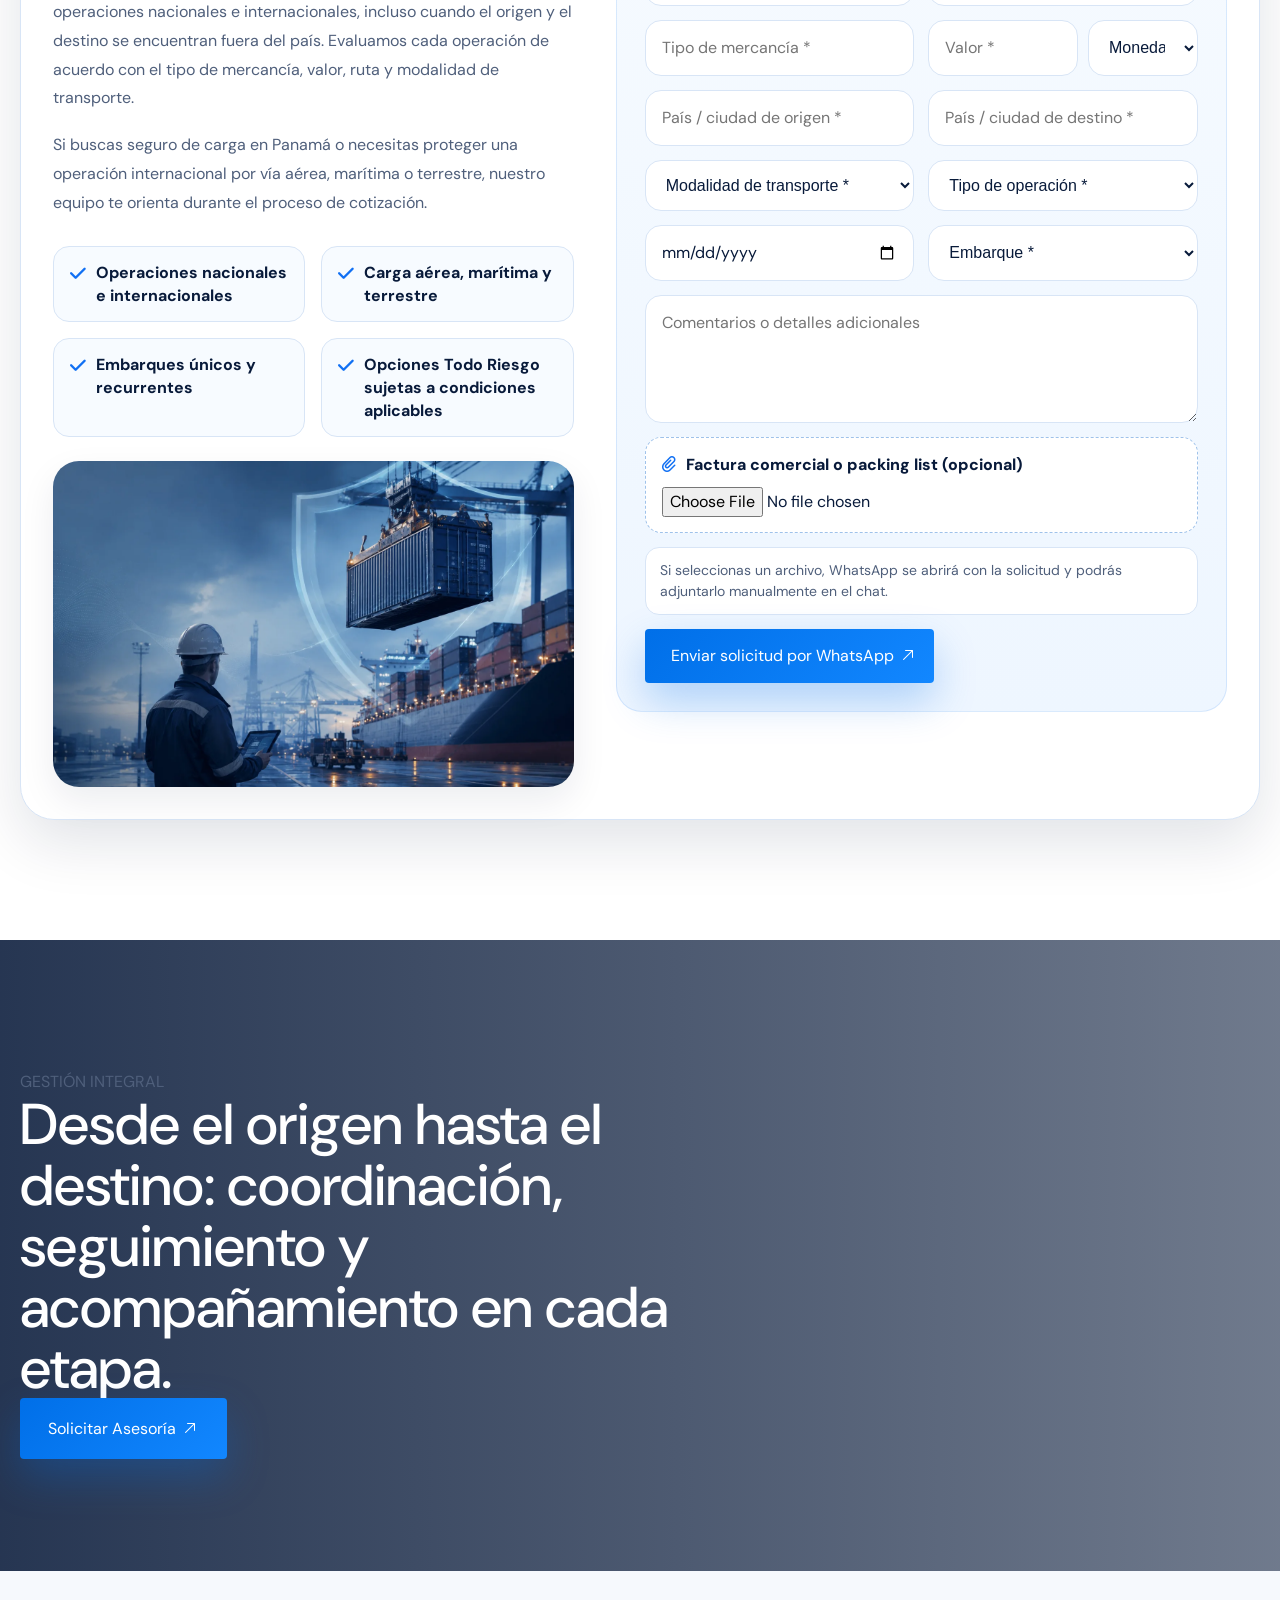
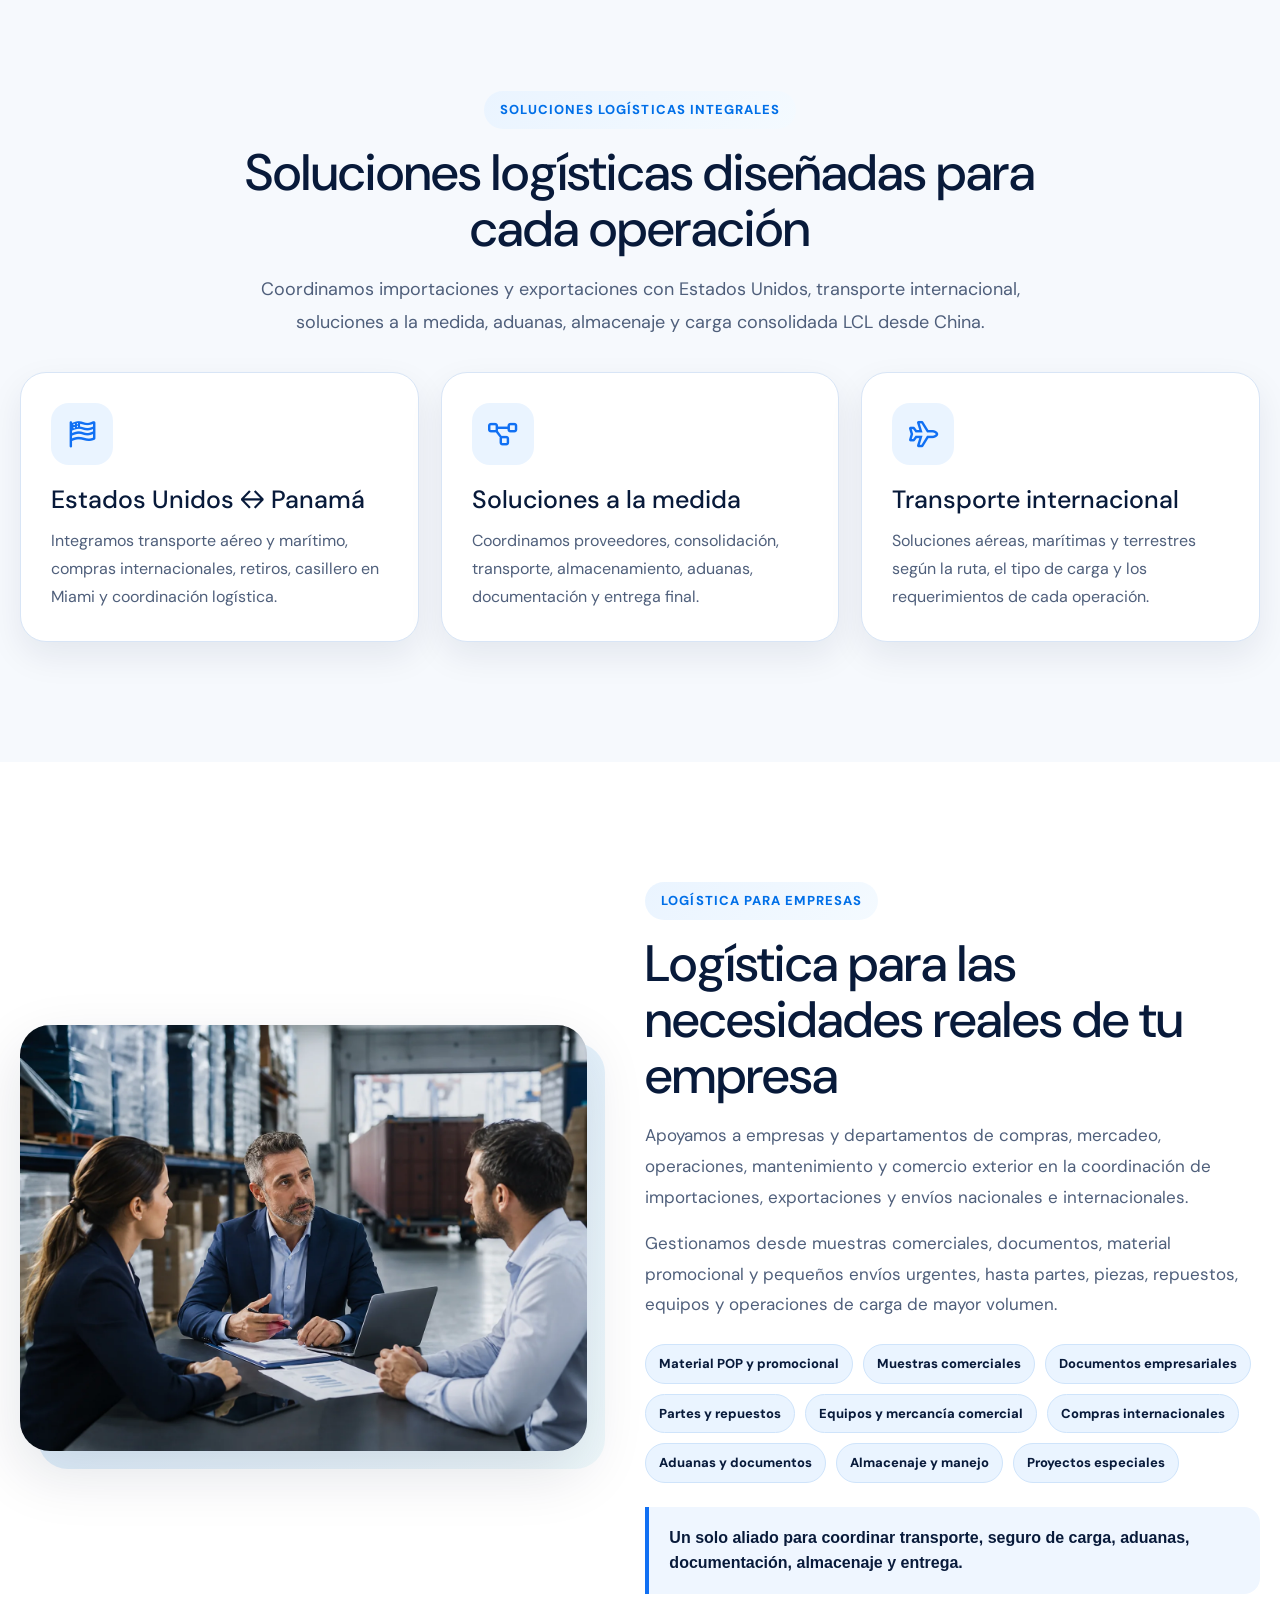
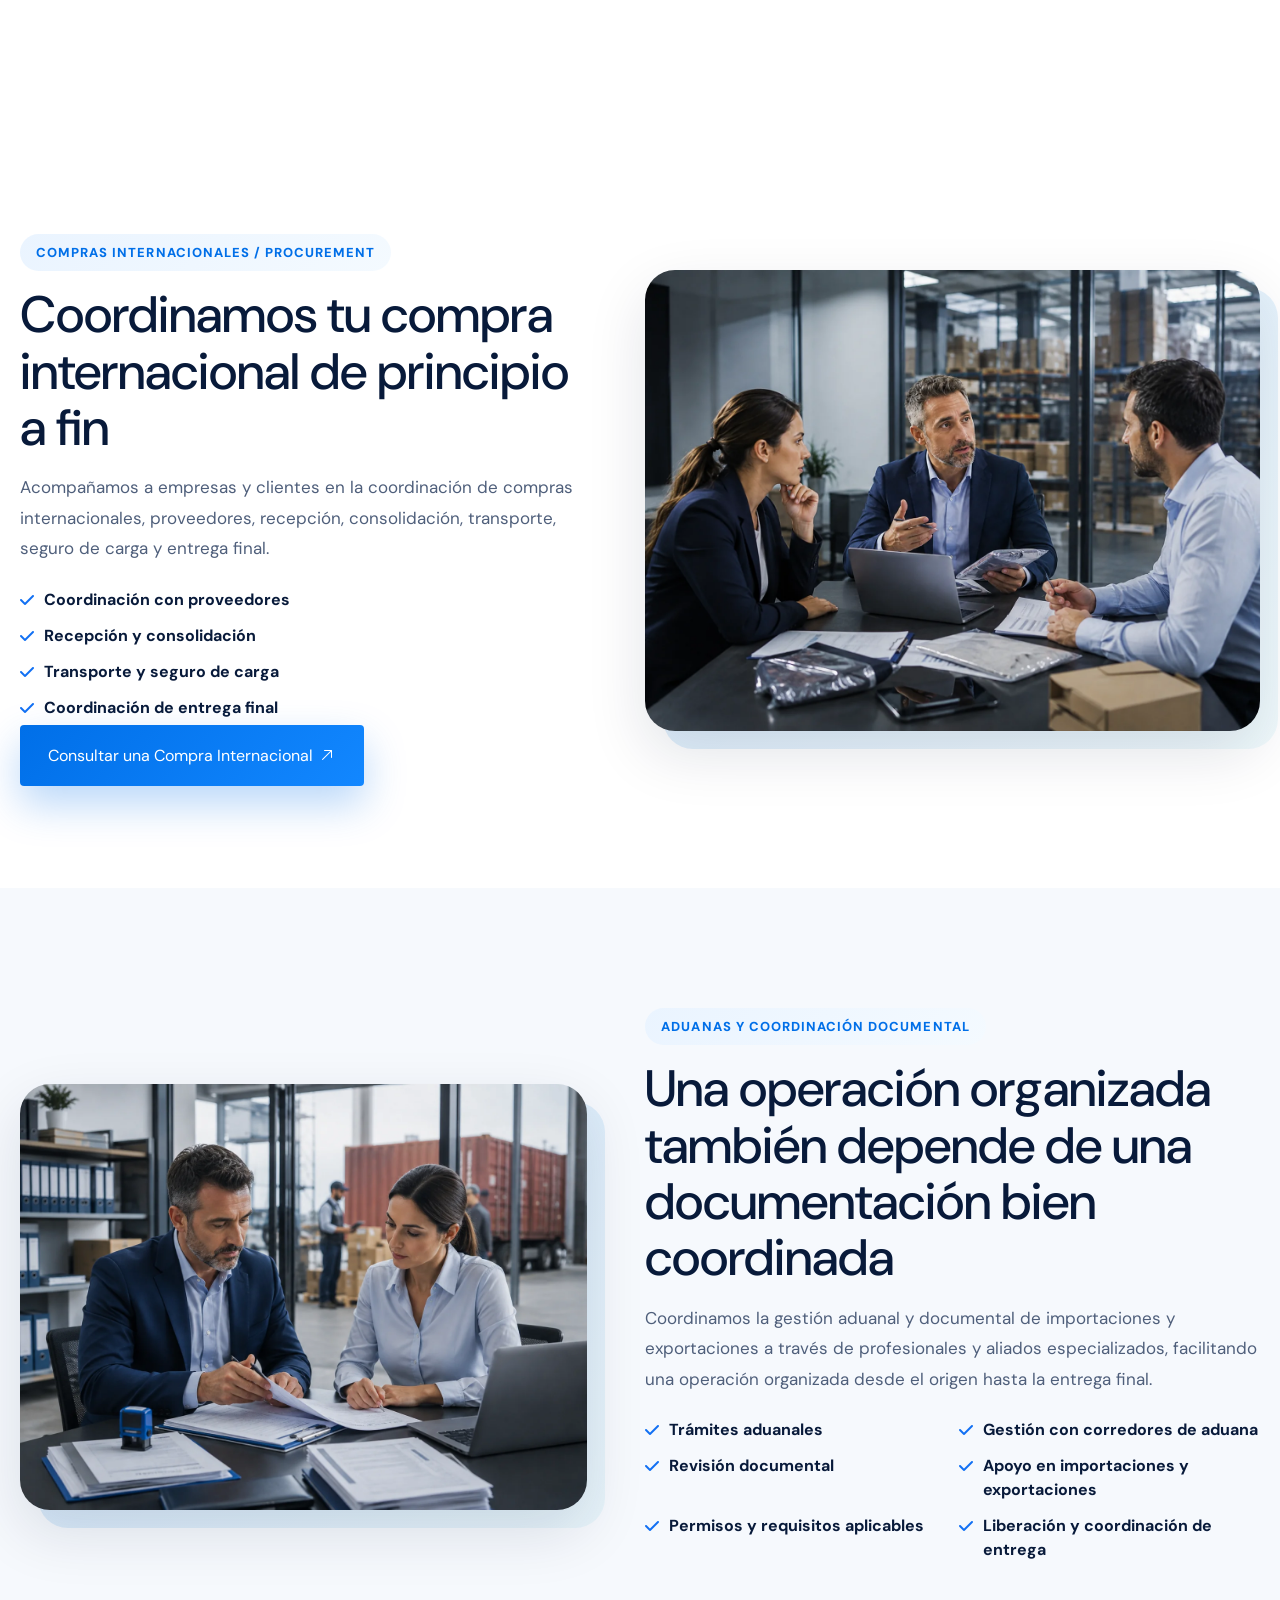
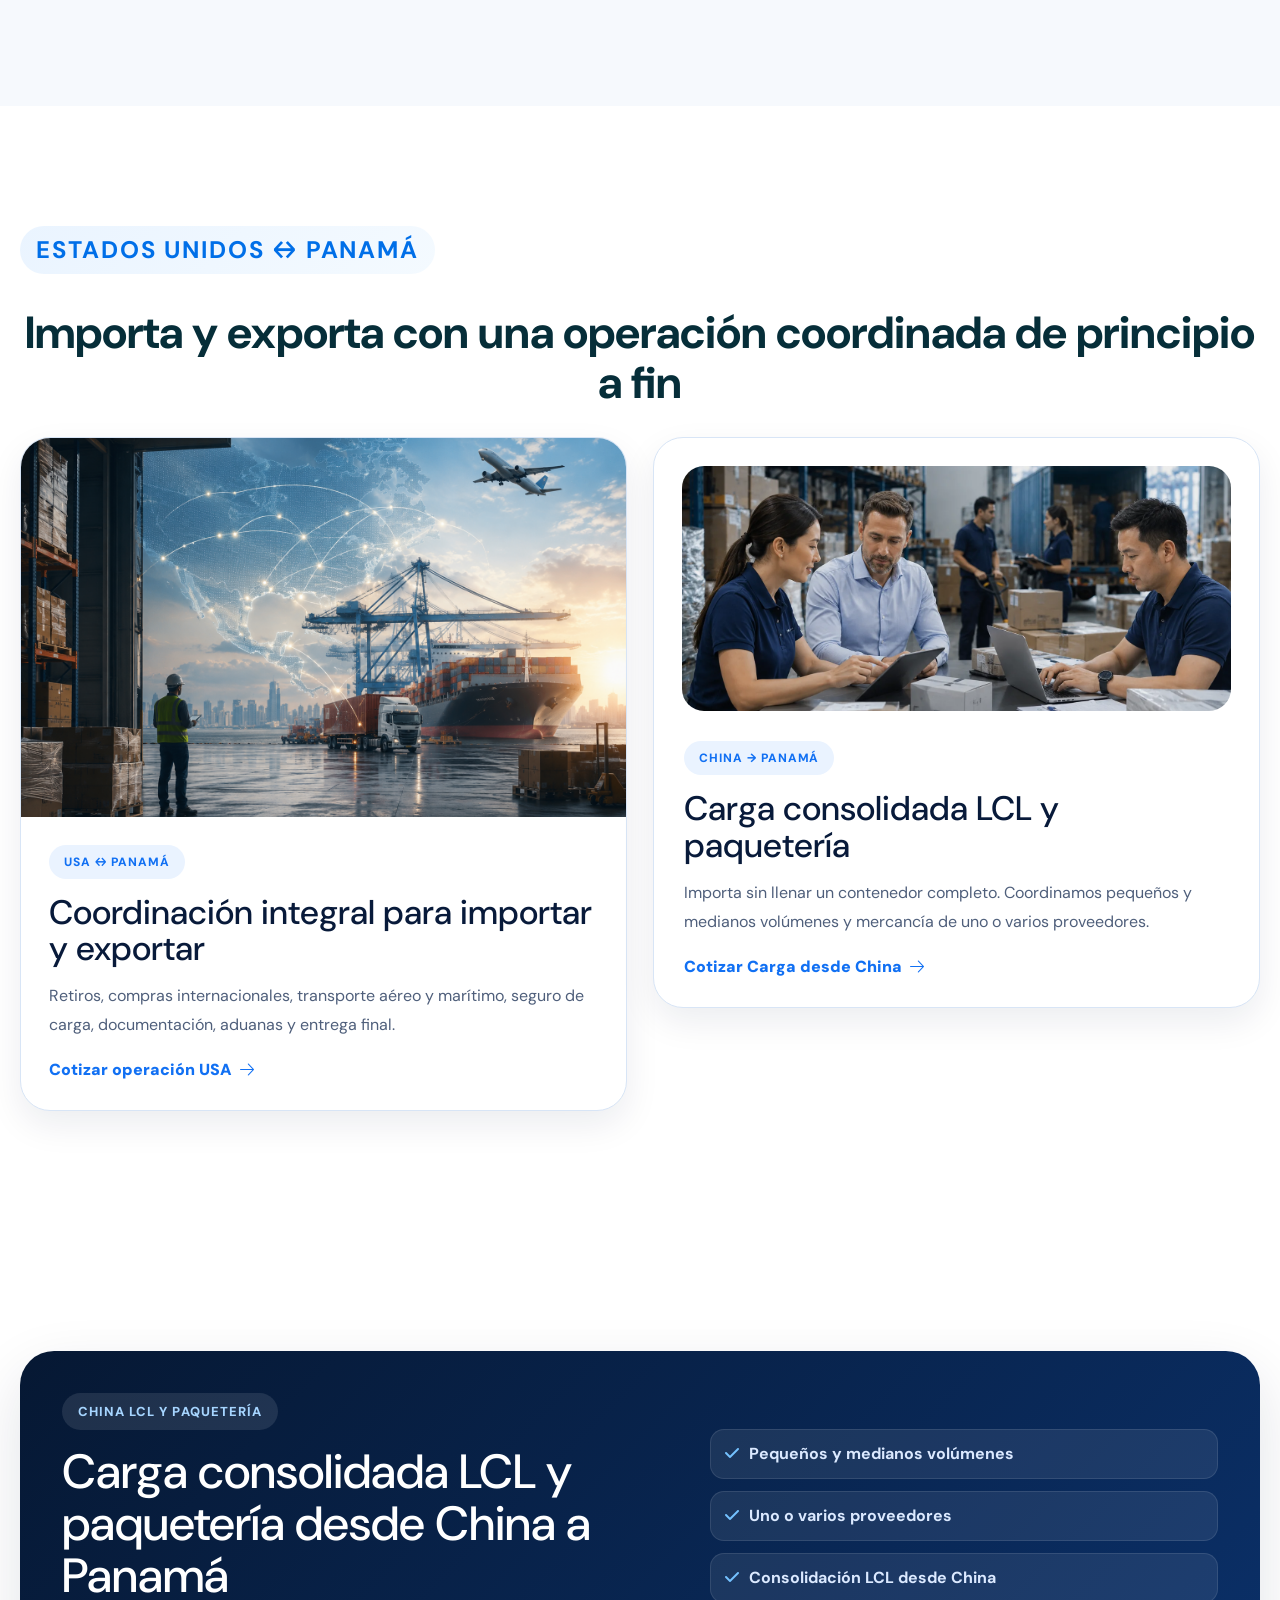
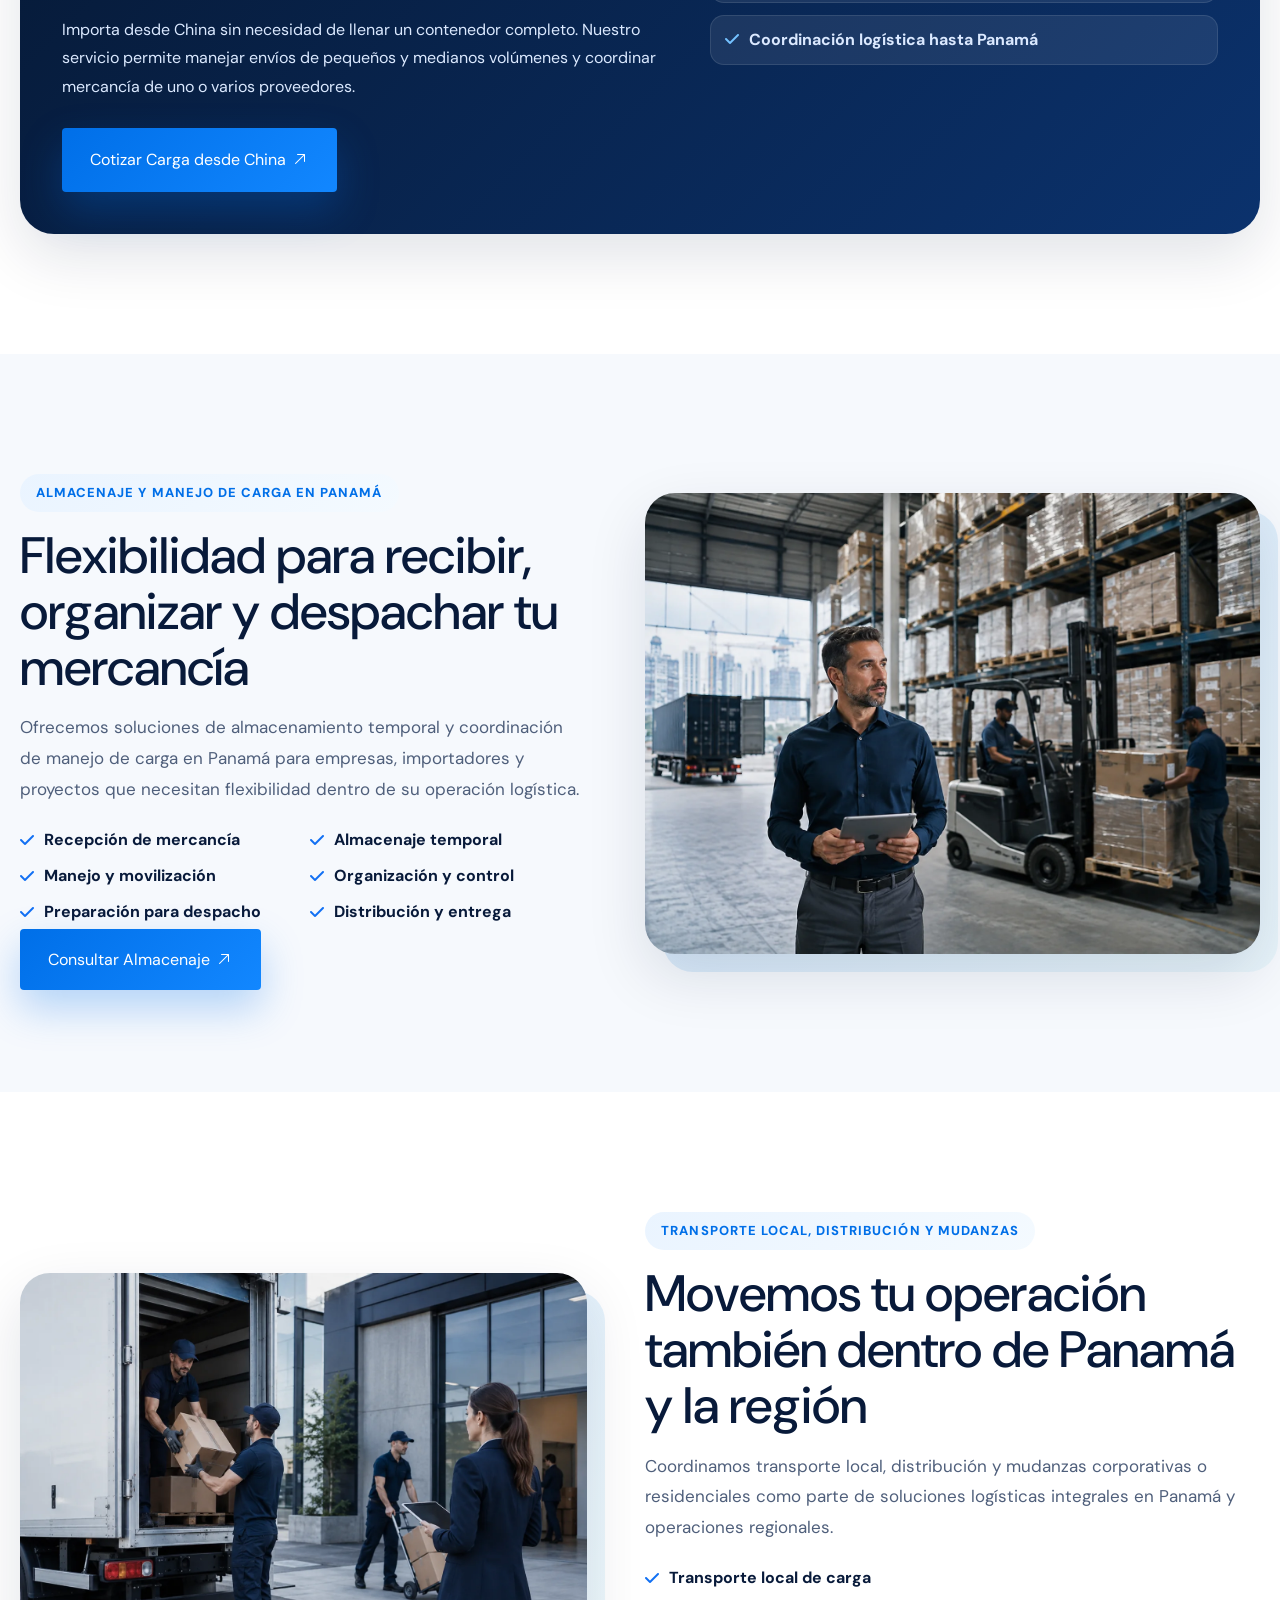
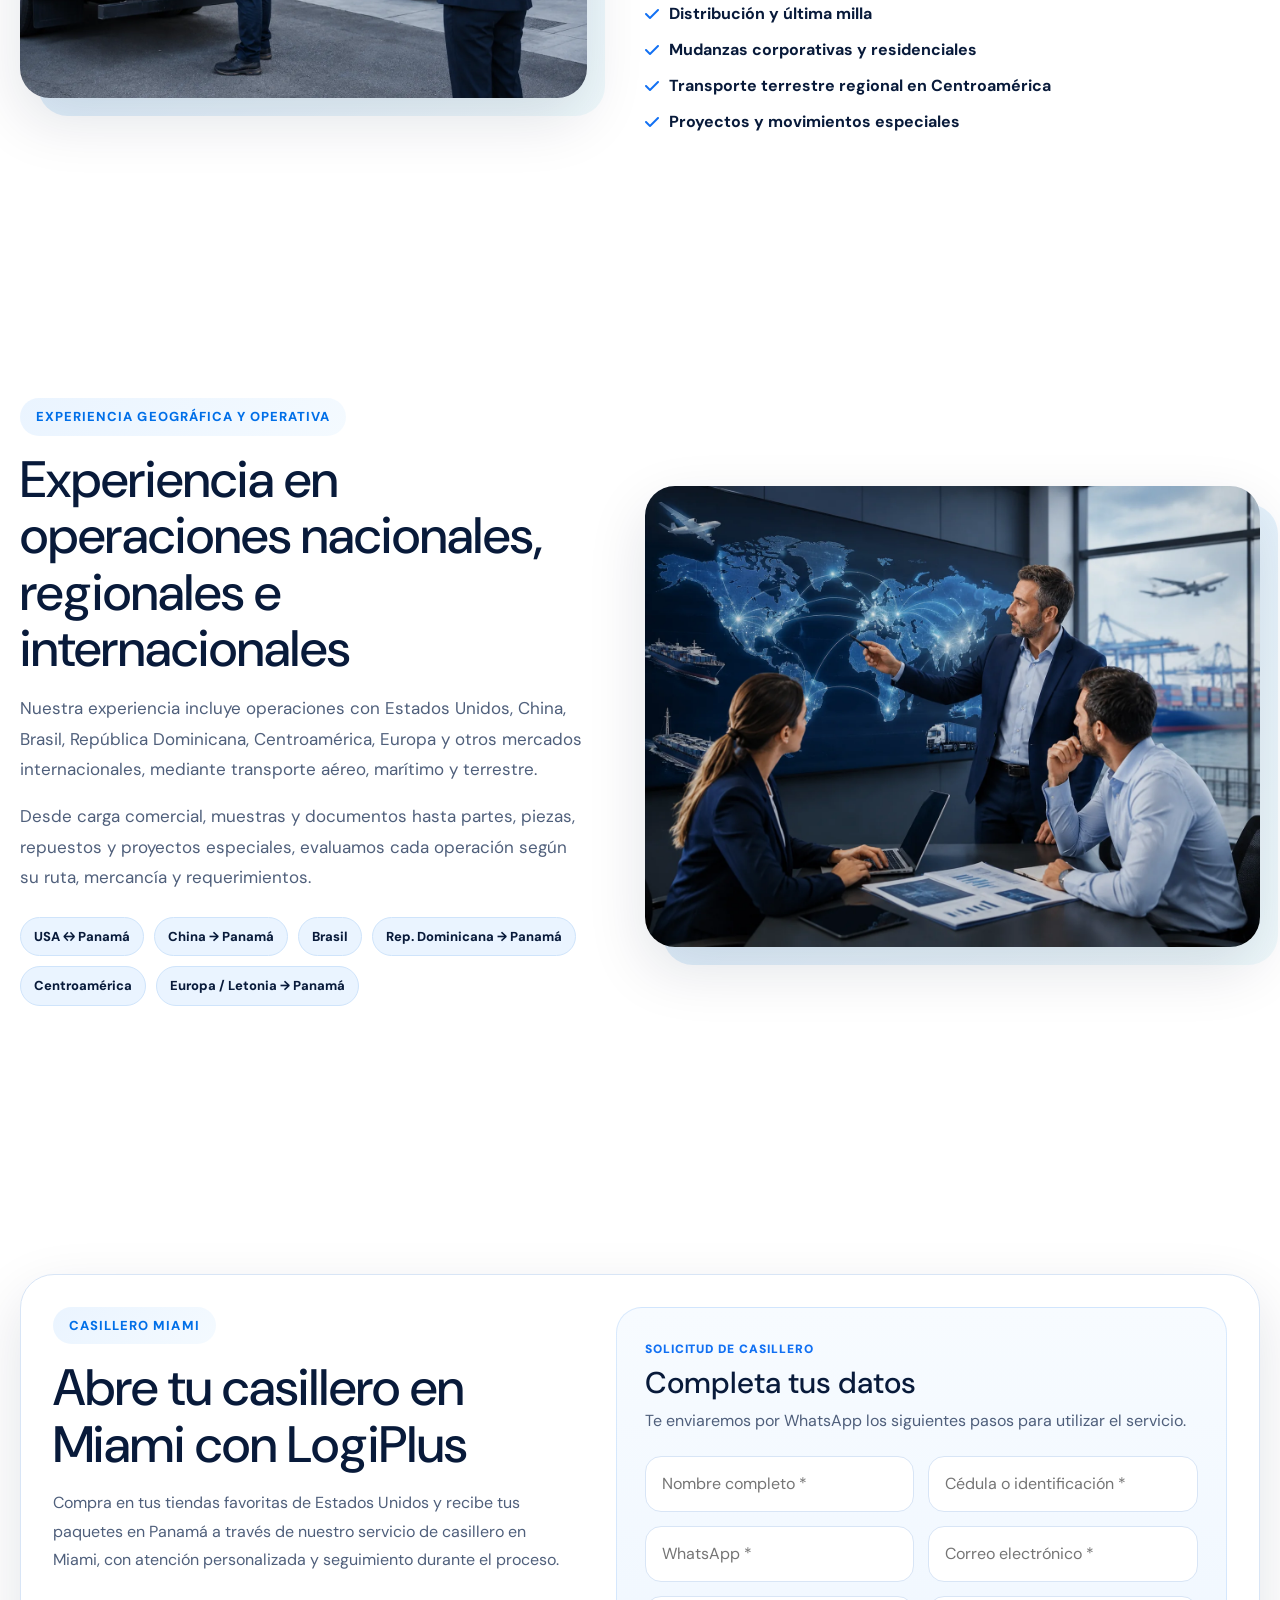
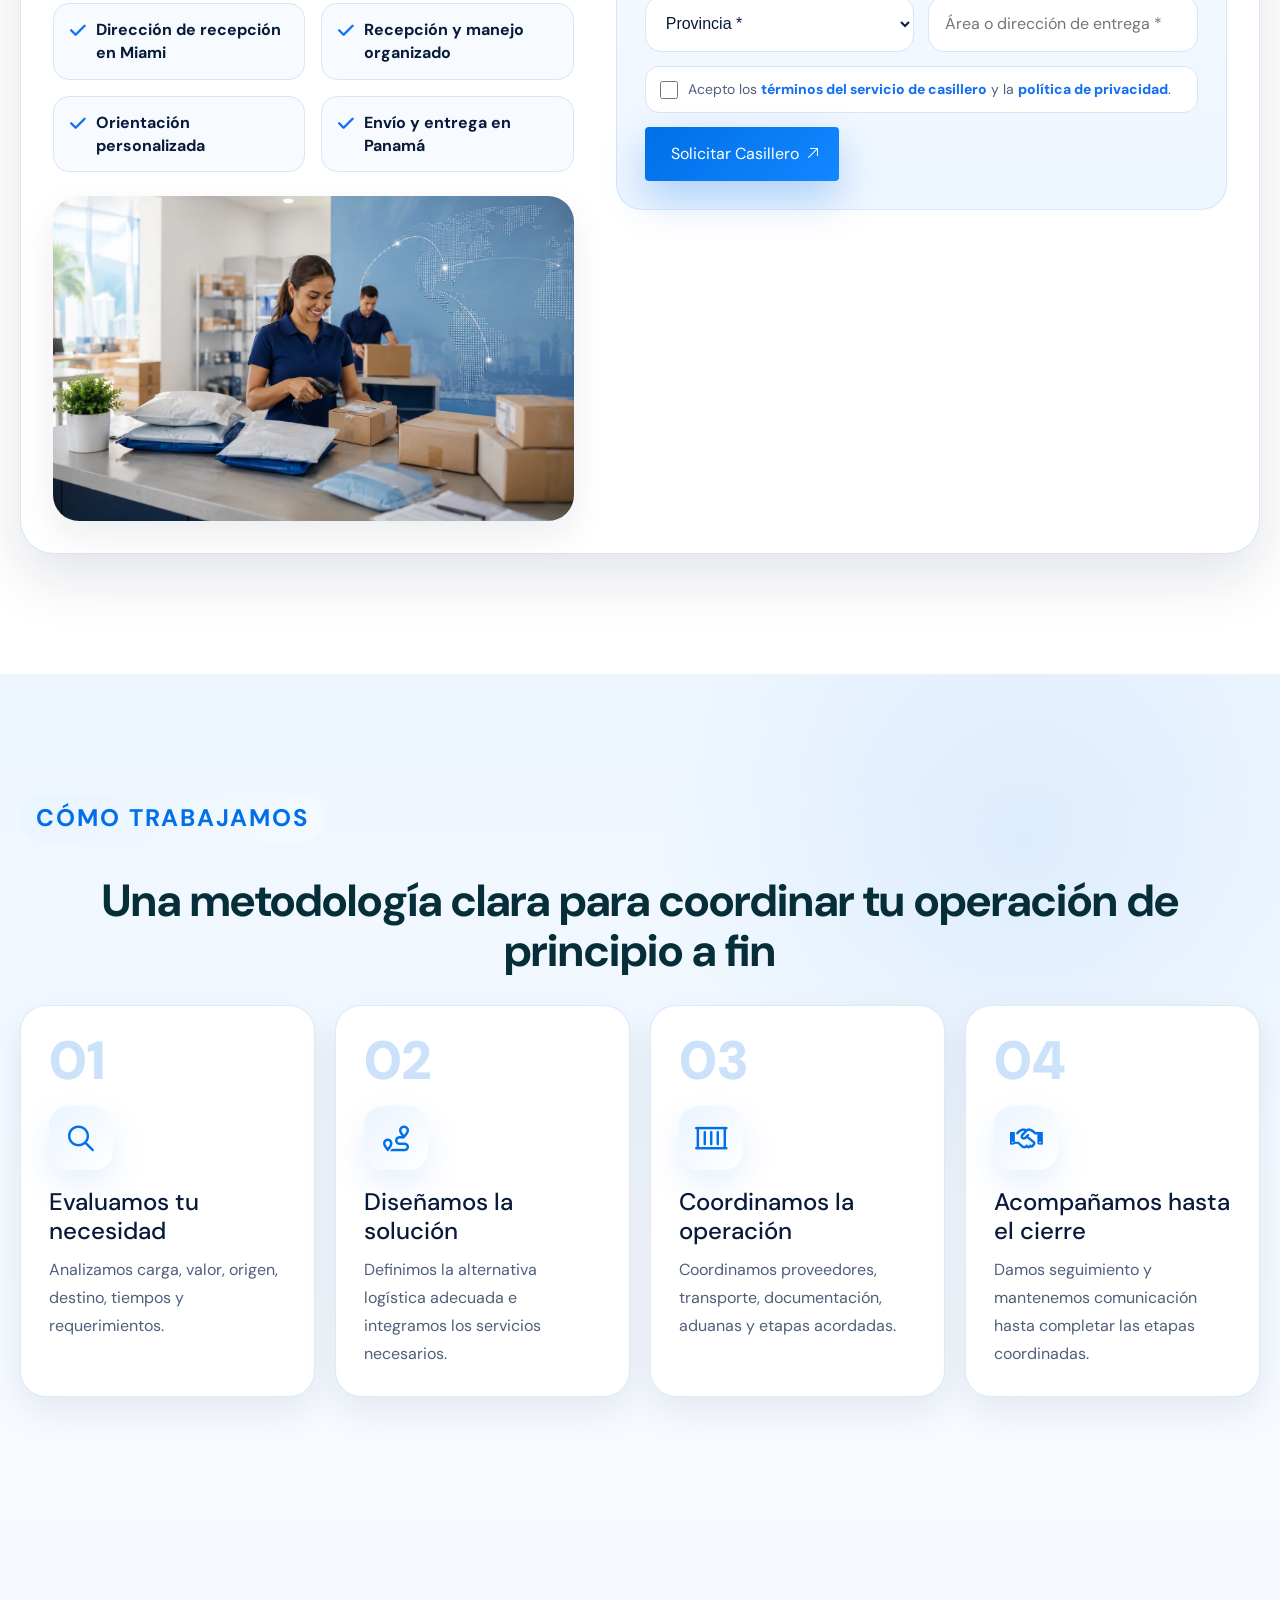
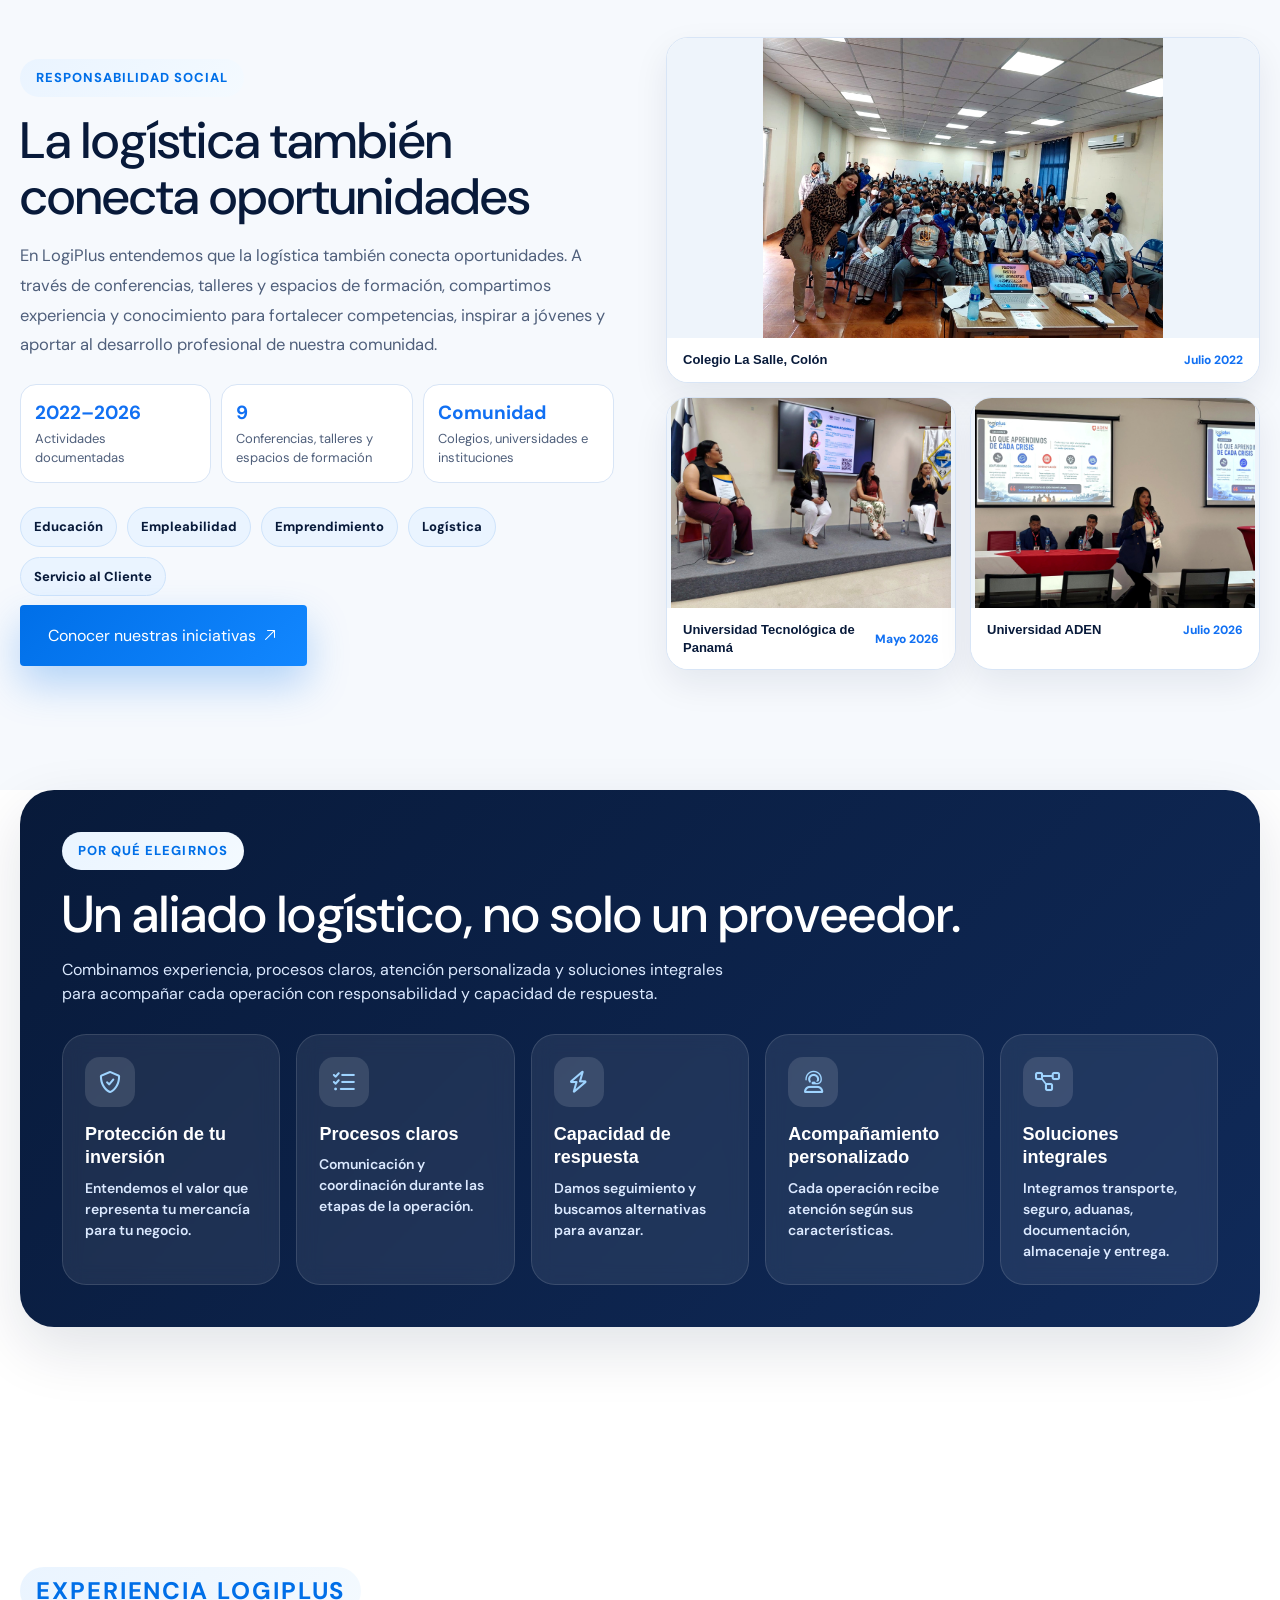
==== commit 9f0fa81e: "cd" ====
--- a/index.html
+++ b/index.html
@@ -597,24 +597,32 @@
 
     <section class="lp-community-section" id="comunidad">
       <div class="trucker__container">
-        <div class="lp-community-grid">
+        <div class="lp-community-grid lp-community-grid--approved">
           <div class="lp-community-copy wow fadeInLeft">
-            <span class="trucker__sub-titel">COMPROMISO CON LA EDUCACIÓN Y LA COMUNIDAD</span>
-            <h2 class="trucker__main-title">Una trayectoria de compromiso que hoy forma parte de LogiPlus</h2>
-            <p>La vocación de compartir conocimiento y contribuir al desarrollo de otros forma parte de la trayectoria de liderazgo detrás de LogiPlus. Desde 2019, esta visión se ha expresado a través de conferencias, talleres y espacios de formación dirigidos a estudiantes, jóvenes y profesionales.</p>
-            <p>Hoy, ese compromiso forma parte de los valores que impulsan a LogiPlus: compartir experiencia, generar oportunidades y contribuir positivamente a nuestra comunidad.</p>
-            <blockquote>Creemos en compartir lo aprendido, abrir caminos y contribuir al crecimiento de las próximas generaciones.</blockquote>
-            <div class="lp-community-stats"><span><strong>2019–2026</strong> Trayectoria documentada</span><span><strong>9+</strong> Actividades documentadas</span><span><strong>Educación</strong> Colegios, universidades e instituciones</span></div>
-            <div class="lp-route-tags"><span>Educación</span><span>Empleabilidad</span><span>Emprendimiento</span><span>Formación en Logística</span><span>Cultura de Servicio</span></div>
-            <a href="compromiso-social.html" class="trucker__btn-style-1">Conocer nuestra trayectoria de impacto <i class="fa-light fa-arrow-up-right"></i></a>
-          </div>
-          <div class="lp-community-mosaic wow fadeInRight">
-            <img src="assets/images/logiplus/generated/community-education.webp" alt="Espacio de formación sobre logística" loading="lazy">
-            <img src="assets/images/logiplus/generated/procurement-team.webp" alt="Sesión de intercambio de conocimiento profesional" loading="lazy">
-            <img src="assets/images/logiplus/generated/business-logistics.webp" alt="Mentoría y conversación profesional" loading="lazy">
-            <img src="assets/images/logiplus/generated/customs-documents.webp" alt="Formación práctica sobre documentación logística" loading="lazy">
-            <img src="assets/images/logiplus/generated/warehouse-coordination.webp" alt="Aprendizaje práctico en operación logística" loading="lazy">
-            <img src="assets/images/logiplus/generated/global-operations.webp" alt="Presentación sobre operaciones internacionales" loading="lazy">
+            <span class="trucker__sub-titel">RESPONSABILIDAD SOCIAL</span>
+            <h2 class="trucker__main-title">La logística también conecta oportunidades</h2>
+            <p>En LogiPlus entendemos que la logística también conecta oportunidades. A través de conferencias, talleres y espacios de formación, compartimos experiencia y conocimiento para fortalecer competencias, inspirar a jóvenes y aportar al desarrollo profesional de nuestra comunidad.</p>
+            <div class="lp-community-stats" aria-label="Resumen de actividades de responsabilidad social">
+              <span><strong>2022–2026</strong> Actividades documentadas</span>
+              <span><strong>9</strong> Conferencias, talleres y espacios de formación</span>
+              <span><strong>Comunidad</strong> Colegios, universidades e instituciones</span>
+            </div>
+            <div class="lp-route-tags"><span>Educación</span><span>Empleabilidad</span><span>Emprendimiento</span><span>Logística</span><span>Servicio al Cliente</span></div>
+            <a href="compromiso-social.html" class="trucker__btn-style-1">Conocer nuestras iniciativas <i class="fa-light fa-arrow-up-right"></i></a>
+          </div>
+          <div class="lp-community-mosaic lp-community-mosaic--approved wow fadeInRight" aria-label="Actividades de responsabilidad social de LogiPlus">
+            <figure class="lp-community-photo lp-community-photo--wide">
+              <img src="assets/images/logiplus/responsabilidad-social/01_La_Salle_Julio_2022.jpg" alt="Actividad de motivación, emprendimiento y preparación profesional en el Colegio La Salle de Colón, julio de 2022" loading="lazy">
+              <figcaption><strong>Colegio La Salle, Colón</strong><span>Julio 2022</span></figcaption>
+            </figure>
+            <figure class="lp-community-photo">
+              <img src="assets/images/logiplus/responsabilidad-social/08_UTP_Mayo_2026.jpg" alt="Jornada académica en la Facultad de Ingeniería Industrial de la Universidad Tecnológica de Panamá, mayo de 2026" loading="lazy">
+              <figcaption><strong>Universidad Tecnológica de Panamá</strong><span>Mayo 2026</span></figcaption>
+            </figure>
+            <figure class="lp-community-photo">
+              <img src="assets/images/logiplus/responsabilidad-social/09_ADEN_Julio_2026.jpg" alt="Foro Logística en tiempos de crisis en Universidad ADEN, julio de 2026" loading="lazy">
+              <figcaption><strong>Universidad ADEN</strong><span>Julio 2026</span></figcaption>
+            </figure>
           </div>
         </div>
       </div>
@@ -750,7 +758,7 @@
         <a href="#casillero">Abrir casillero</a>
         <a href="#seguro">Cotizar seguro</a>
         <a href="#faq">Preguntas frecuentes</a>
-        <a href="#comunidad">Compromiso con la comunidad</a>
+        <a href="compromiso-social.html">Responsabilidad social</a>
         <a href="#contacto">Contacto</a>
       </div>
       <div>
--- a/assets/css/logiplus-custom.css
+++ b/assets/css/logiplus-custom.css
@@ -719,3 +719,112 @@
   .lp-route-card--large .lp-route-card__content{padding:22px}
 }
 .lp-hp{position:absolute!important;left:-9999px!important;width:1px!important;height:1px!important;overflow:hidden!important;opacity:0!important;pointer-events:none!important}
+
+
+/* === Responsabilidad Social LogiPlus 2026 === */
+.lp-community-grid--approved{align-items:center}
+.lp-community-mosaic--approved{grid-template-columns:repeat(2,minmax(0,1fr));gap:14px}
+.lp-community-photo{position:relative;margin:0;background:#fff;border:1px solid var(--lp-line);border-radius:22px;overflow:hidden;box-shadow:var(--lp-shadow-soft)}
+.lp-community-photo--wide{grid-column:1/-1}
+.lp-community-photo img,.lp-community-mosaic--approved img:first-child{display:block;width:100%;height:210px;object-fit:contain;background:#eef4fb;border-radius:0;box-shadow:none}
+.lp-community-photo--wide img,.lp-community-mosaic--approved .lp-community-photo--wide img:first-child{height:300px}
+.lp-community-photo figcaption{display:flex;align-items:center;justify-content:space-between;gap:12px;padding:13px 16px;background:#fff;color:var(--lp-navy);font-size:12px}
+.lp-community-photo figcaption strong{font-size:13px;line-height:1.35}
+.lp-community-photo figcaption span{white-space:nowrap;color:var(--lp-blue);font-weight:800}
+
+.lp-social-body{background:#fff}
+.lp-internal-nav{position:relative;z-index:20;background:#fff;box-shadow:0 8px 28px rgba(6,24,51,.07)}
+.lp-internal-nav__actions{display:flex;align-items:center;gap:22px}
+.lp-internal-nav__back{display:inline-flex;align-items:center;gap:8px;color:var(--lp-navy);font-weight:800;font-size:14px}
+.lp-internal-nav__back:hover{color:var(--lp-blue)}
+.lp-social-hero{position:relative;overflow:hidden;padding:112px 0 94px;background:linear-gradient(135deg,#061833 0%,#0a2b5c 58%,#0e4b86 100%)}
+.lp-social-hero:before{content:"";position:absolute;width:560px;height:560px;border-radius:50%;right:-150px;top:-230px;background:radial-gradient(circle,rgba(76,174,255,.28),rgba(76,174,255,0) 68%)}
+.lp-social-hero:after{content:"";position:absolute;left:-10%;right:-10%;bottom:-130px;height:220px;border-radius:50%;background:rgba(255,255,255,.035);transform:rotate(-3deg)}
+.lp-social-hero__content{position:relative;z-index:1;max-width:970px}
+.lp-social-eyebrow{display:inline-flex;align-items:center;gap:8px;padding:8px 13px;border:1px solid rgba(255,255,255,.16);border-radius:999px;background:rgba(255,255,255,.07);color:#a9d8ff;font-size:12px;font-weight:900;letter-spacing:.11em}
+.lp-social-hero h1{max-width:900px;margin:20px 0 22px;color:#fff;font-size:clamp(44px,6.1vw,78px);line-height:1.01;letter-spacing:-.035em}
+.lp-social-hero p{max-width:850px;margin:0;color:#dceaff;font-size:20px;line-height:1.75}
+.lp-social-hero__meta{display:grid;grid-template-columns:repeat(3,minmax(0,1fr));gap:12px;margin-top:38px;max-width:860px}
+.lp-social-hero__meta span{padding:17px 18px;border:1px solid rgba(255,255,255,.13);border-radius:18px;background:rgba(255,255,255,.07);color:#dceaff;font-size:13px;line-height:1.4;backdrop-filter:blur(8px)}
+.lp-social-hero__meta strong{display:block;margin-bottom:3px;color:#fff;font-size:22px;line-height:1.1}
+
+.lp-social-intro{padding:100px 0 90px;background:#fff}
+.lp-social-intro__grid{display:grid;grid-template-columns:.95fr 1.05fr;gap:70px;align-items:end}
+.lp-social-intro__grid p{font-size:18px;line-height:1.85;margin:0 0 7px;color:var(--lp-text)}
+.lp-social-pillars{display:grid;grid-template-columns:repeat(3,minmax(0,1fr));gap:20px;margin-top:42px}
+.lp-social-pillars article{padding:28px 28px 26px;border:1px solid var(--lp-line);border-radius:26px;background:#f8fbff;box-shadow:var(--lp-shadow-soft)}
+.lp-social-pillars i{display:flex;align-items:center;justify-content:center;width:54px;height:54px;margin-bottom:18px;border-radius:17px;background:#e8f3ff;color:var(--lp-blue);font-size:24px}
+.lp-social-pillars h3{font-size:23px;color:var(--lp-navy);margin:0 0 9px}
+.lp-social-pillars p{margin:0;line-height:1.7}
+
+.lp-social-activities{padding:100px 0 118px;background:#f5f8fc}
+.lp-social-section-head{max-width:820px;margin:0 auto 54px;text-align:center}
+.lp-social-section-head p{font-size:17px;line-height:1.7;margin:12px 0 0}
+.lp-social-timeline{display:grid;gap:30px;position:relative}
+.lp-social-timeline:before{content:"";position:absolute;left:50%;top:20px;bottom:20px;width:1px;background:linear-gradient(180deg,transparent,#bed7f0 8%,#bed7f0 92%,transparent);pointer-events:none}
+.lp-social-event{position:relative;display:grid;grid-template-columns:minmax(0,1.08fr) minmax(0,.92fr);gap:0;overflow:hidden;background:#fff;border:1px solid var(--lp-line);border-radius:30px;box-shadow:var(--lp-shadow-soft)}
+.lp-social-event:after{content:"";position:absolute;left:50%;top:34px;width:12px;height:12px;border:3px solid #fff;border-radius:50%;background:var(--lp-blue);box-shadow:0 0 0 1px #9dc8ef;transform:translateX(-50%);z-index:3}
+.lp-social-event--reverse .lp-social-event__media{order:2}
+.lp-social-event--reverse .lp-social-event__content{order:1}
+.lp-social-event__media{display:flex;align-items:center;justify-content:center;min-height:390px;padding:18px;background:#eaf1f8}
+.lp-social-event__media img{display:block;width:100%;height:100%;max-height:520px;object-fit:contain;border-radius:18px;background:#eaf1f8}
+.lp-social-event__media--square img{max-height:500px}
+.lp-social-event__media--portrait{min-height:540px}
+.lp-social-event__media--portrait img{max-height:650px}
+.lp-social-event__content{display:flex;flex-direction:column;justify-content:center;padding:46px 48px}
+.lp-social-event__date{display:inline-flex;align-self:flex-start;margin-bottom:16px;padding:8px 12px;border-radius:999px;background:#e8f3ff;color:var(--lp-blue);font-size:12px;font-weight:900;text-transform:uppercase;letter-spacing:.08em}
+.lp-social-event h3{margin:0 0 8px;color:var(--lp-navy);font-size:29px;line-height:1.18}
+.lp-social-event h4{margin:0 0 15px;color:#304766;font-size:18px;line-height:1.45;font-weight:800}
+.lp-social-event p{margin:0;color:var(--lp-text);font-size:16px;line-height:1.78}
+
+.lp-social-cta{padding:82px 0 96px;background:#fff}
+.lp-social-cta__card{display:grid;grid-template-columns:1fr auto;gap:34px;align-items:center;padding:44px 48px;border-radius:32px;background:linear-gradient(135deg,#061833,#0c3974);box-shadow:var(--lp-shadow);color:#dceaff}
+.lp-social-cta__card span{display:inline-block;margin-bottom:10px;color:#90c9fa;font-size:12px;font-weight:900;letter-spacing:.11em}
+.lp-social-cta__card h2{max-width:760px;margin:0 0 12px;color:#fff;font-size:clamp(30px,4vw,48px);line-height:1.08}
+.lp-social-cta__card p{margin:0;color:#dceaff;font-size:17px;line-height:1.7}
+.lp-social-cta__card .trucker__btn-style-1{white-space:nowrap;background:#fff!important;color:var(--lp-navy)!important}
+
+@media (max-width:991px){
+  .lp-social-hero{padding:92px 0 78px}
+  .lp-social-intro__grid{grid-template-columns:1fr;gap:20px}
+  .lp-social-pillars{grid-template-columns:1fr}
+  .lp-social-timeline:before,.lp-social-event:after{display:none}
+  .lp-social-event{grid-template-columns:1fr}
+  .lp-social-event--reverse .lp-social-event__media,.lp-social-event--reverse .lp-social-event__content{order:initial}
+  .lp-social-event__media,.lp-social-event__media--portrait{min-height:0;padding:14px}
+  .lp-social-event__media img,.lp-social-event__media--portrait img{height:auto;max-height:none}
+  .lp-social-event__content{padding:34px 30px 38px}
+  .lp-social-cta__card{grid-template-columns:1fr}
+  .lp-social-cta__card .trucker__btn-style-1{justify-self:start}
+}
+@media (max-width:767px){
+  .lp-internal-nav__back{font-size:0}
+  .lp-internal-nav__back i{font-size:18px}
+  .lp-social-hero{padding:76px 0 64px}
+  .lp-social-hero h1{font-size:clamp(39px,12vw,58px)}
+  .lp-social-hero p{font-size:17px;line-height:1.7}
+  .lp-social-hero__meta{grid-template-columns:1fr;margin-top:28px}
+  .lp-social-intro{padding:72px 0 66px}
+  .lp-social-pillars{margin-top:30px}
+  .lp-social-activities{padding:72px 0 82px}
+  .lp-social-section-head{margin-bottom:34px;text-align:left}
+  .lp-social-timeline{gap:22px}
+  .lp-social-event{border-radius:24px}
+  .lp-social-event__media{padding:10px}
+  .lp-social-event__media img{border-radius:16px}
+  .lp-social-event__content{padding:28px 23px 30px}
+  .lp-social-event h3{font-size:25px}
+  .lp-social-event h4{font-size:17px}
+  .lp-social-cta{padding:58px 0 76px}
+  .lp-social-cta__card{padding:30px 24px;border-radius:25px}
+  .lp-community-mosaic--approved{display:grid;overflow:visible;grid-template-columns:1fr;padding-bottom:0}
+  .lp-community-photo,.lp-community-photo--wide{grid-column:auto;width:100%}
+  .lp-community-photo img,.lp-community-mosaic--approved img:first-child,.lp-community-photo--wide img,.lp-community-mosaic--approved .lp-community-photo--wide img:first-child{width:100%;height:auto;max-height:none;object-fit:contain;flex:none}
+  .lp-community-photo figcaption{align-items:flex-start}
+}
+@media (max-width:575px){
+  .lp-internal-nav__actions{gap:12px}
+  .lp-social-hero__meta span{padding:15px 16px}
+  .lp-social-pillars article{padding:24px 22px}
+  .lp-social-event__content{padding:25px 20px 28px}
+}
